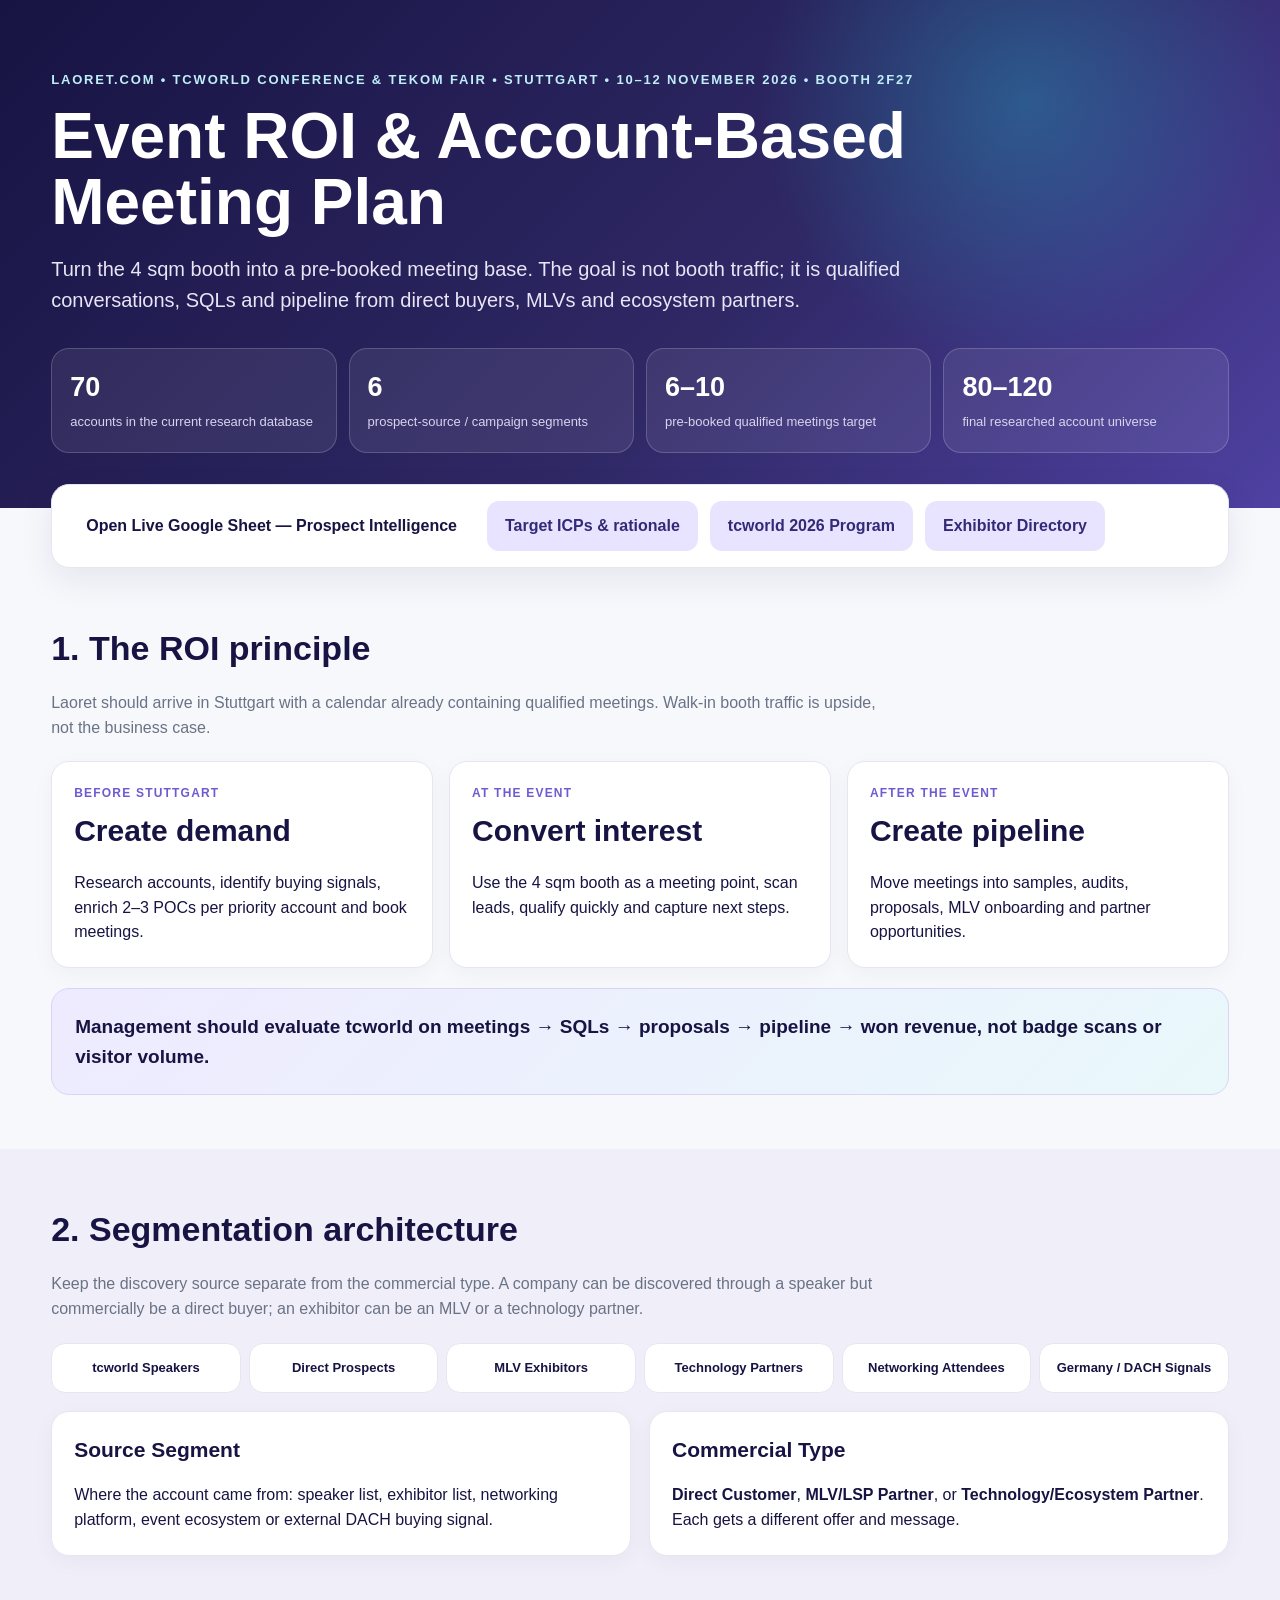
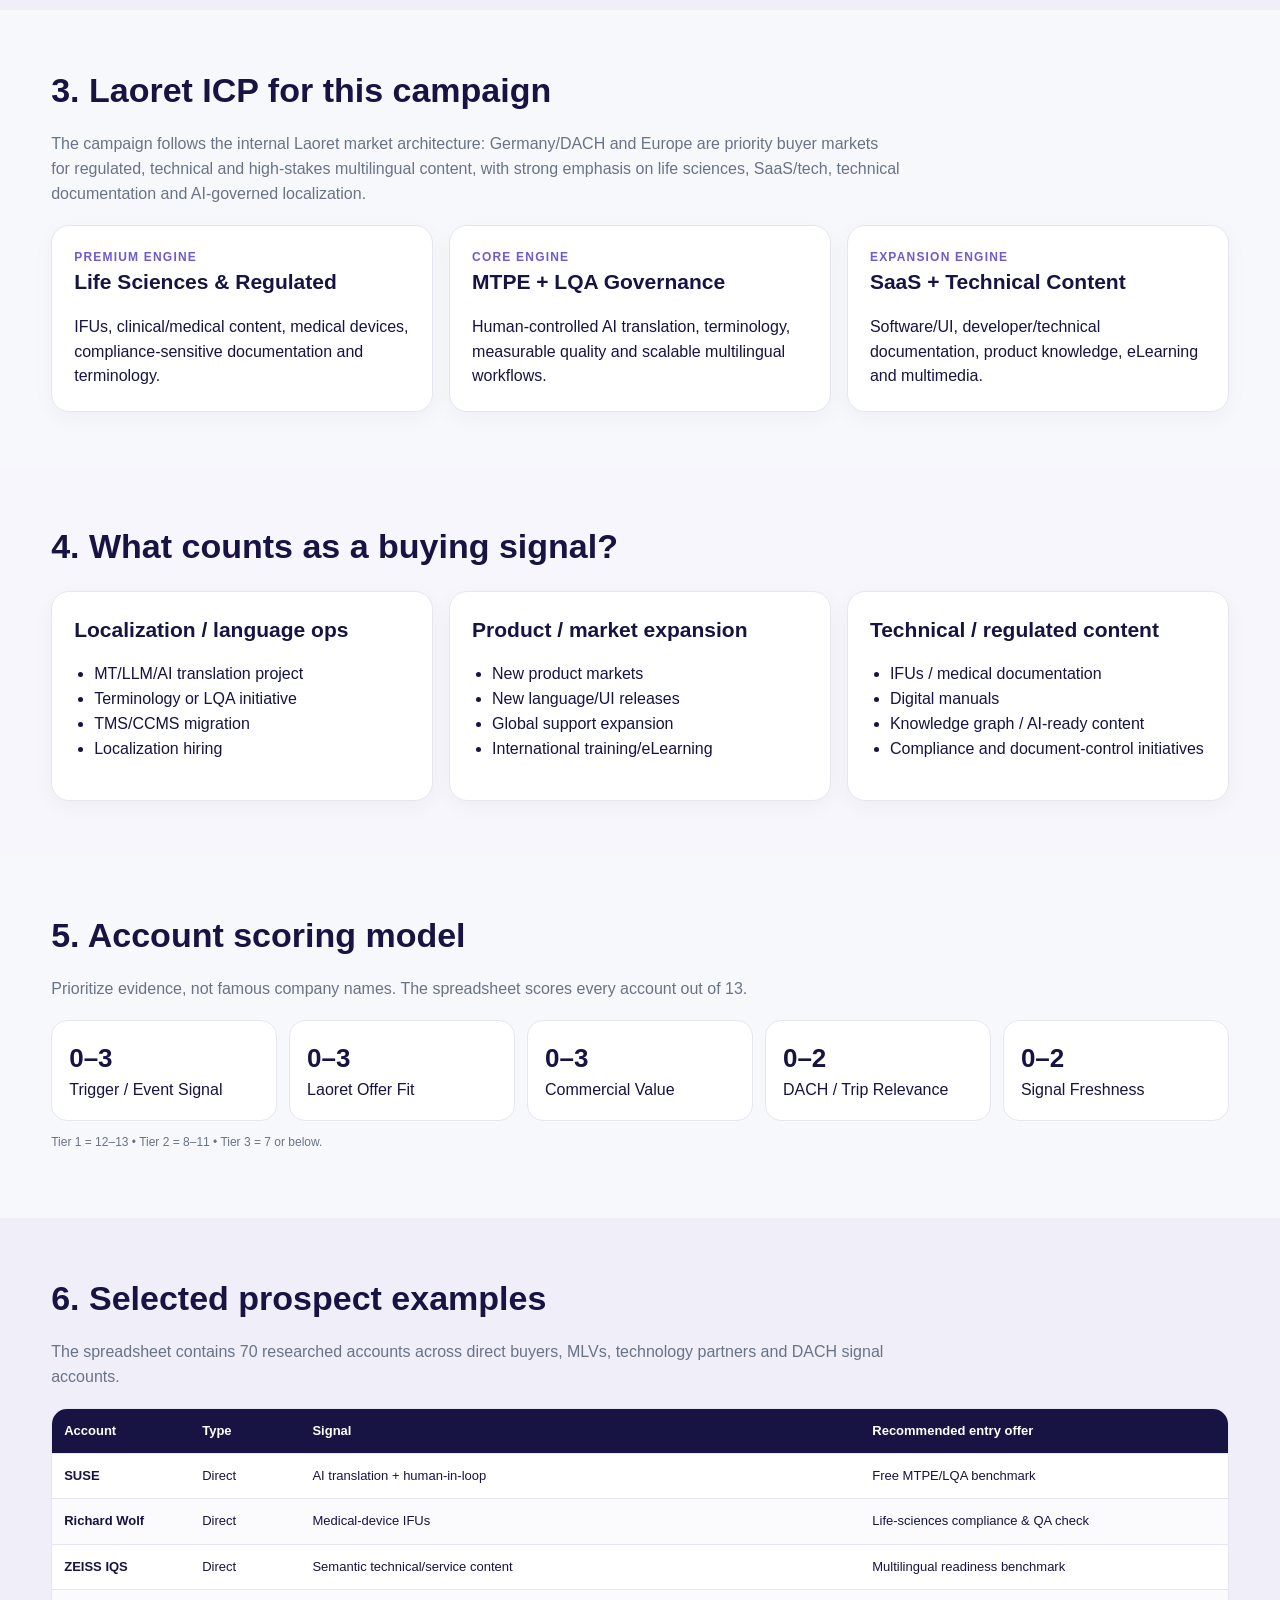
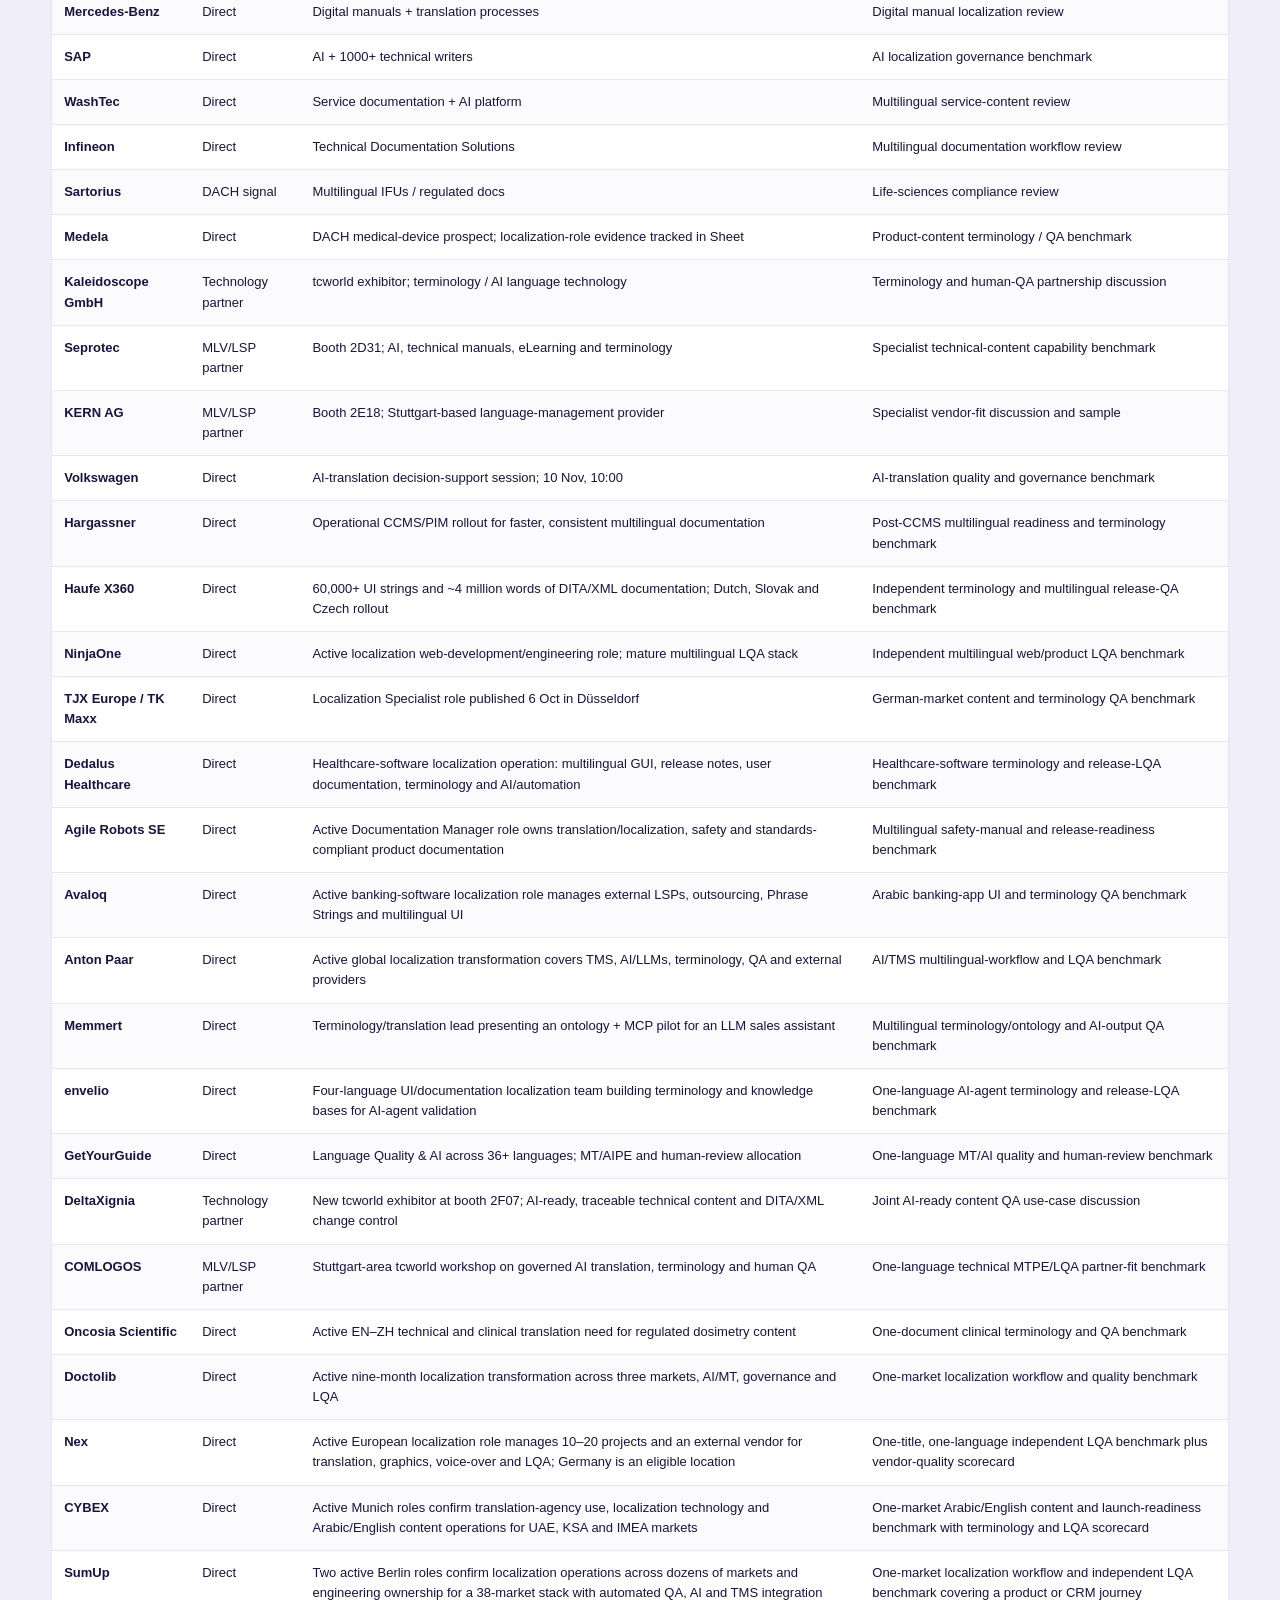
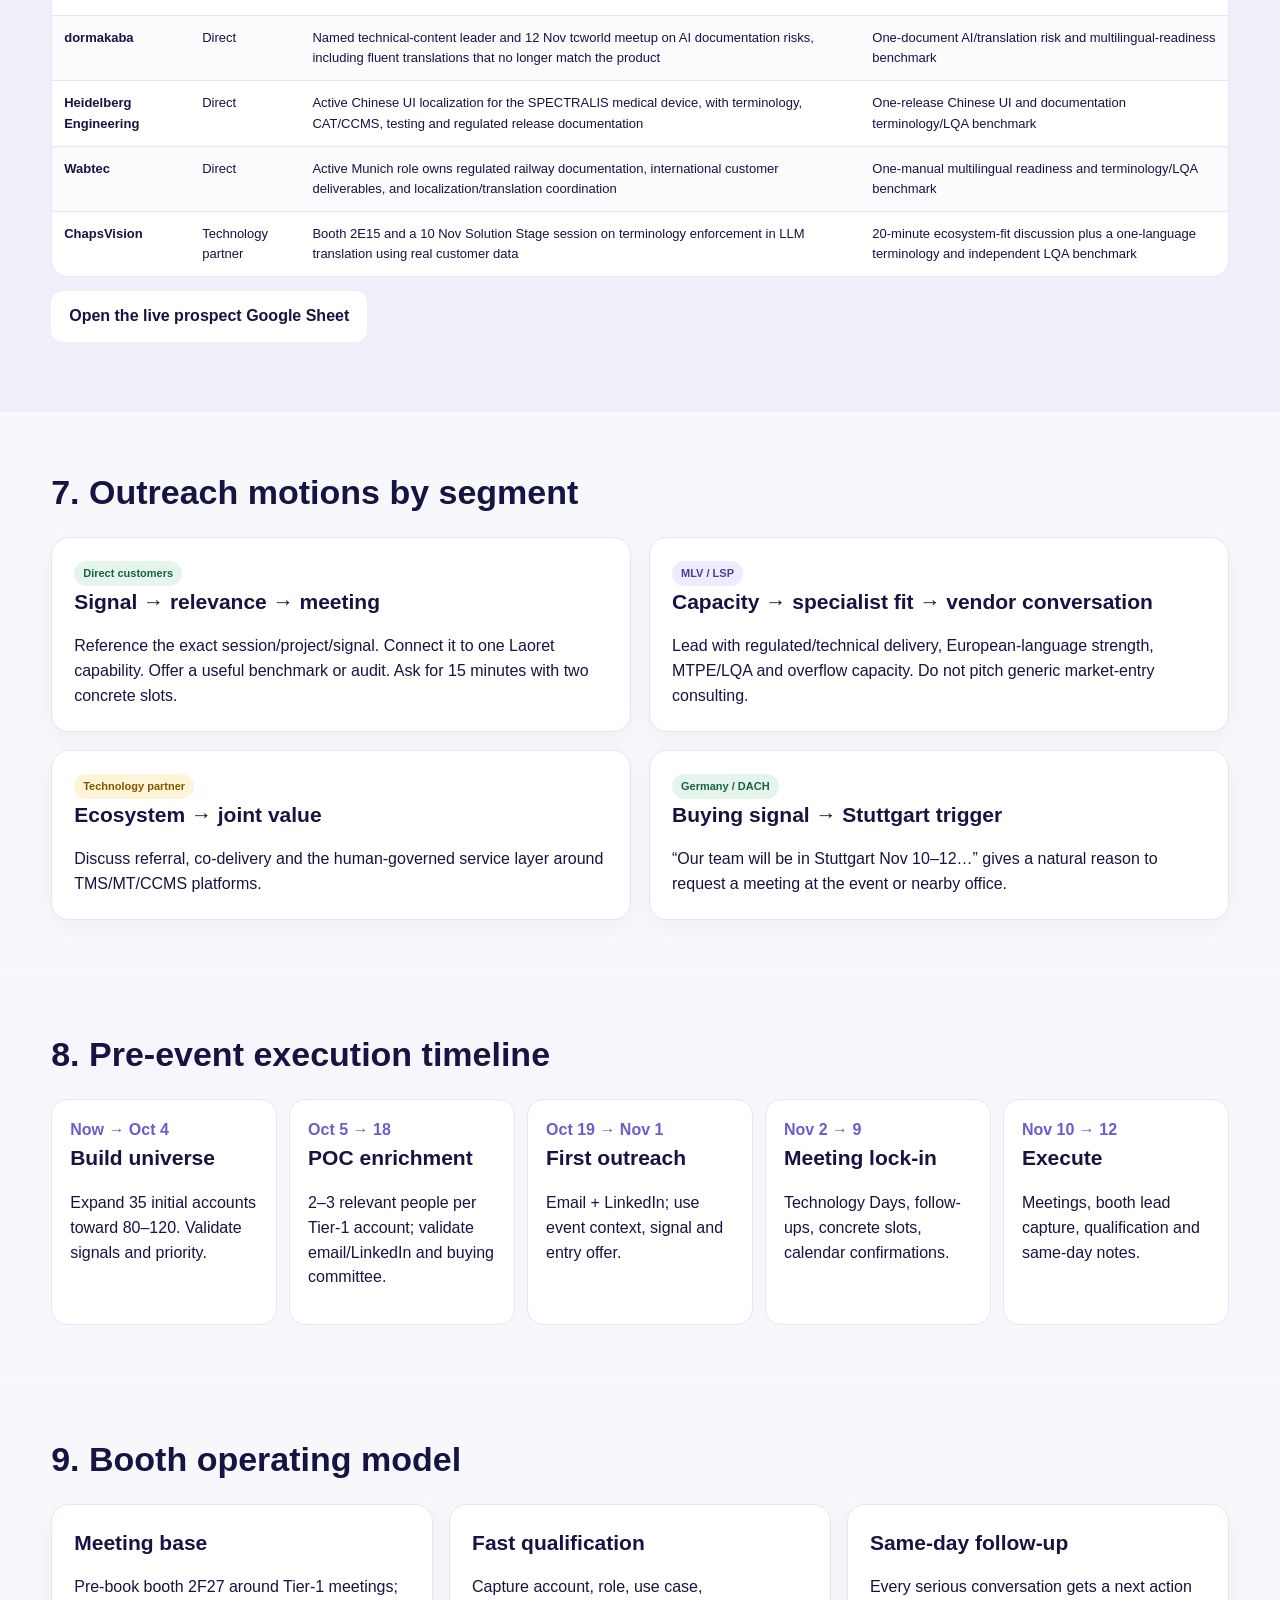
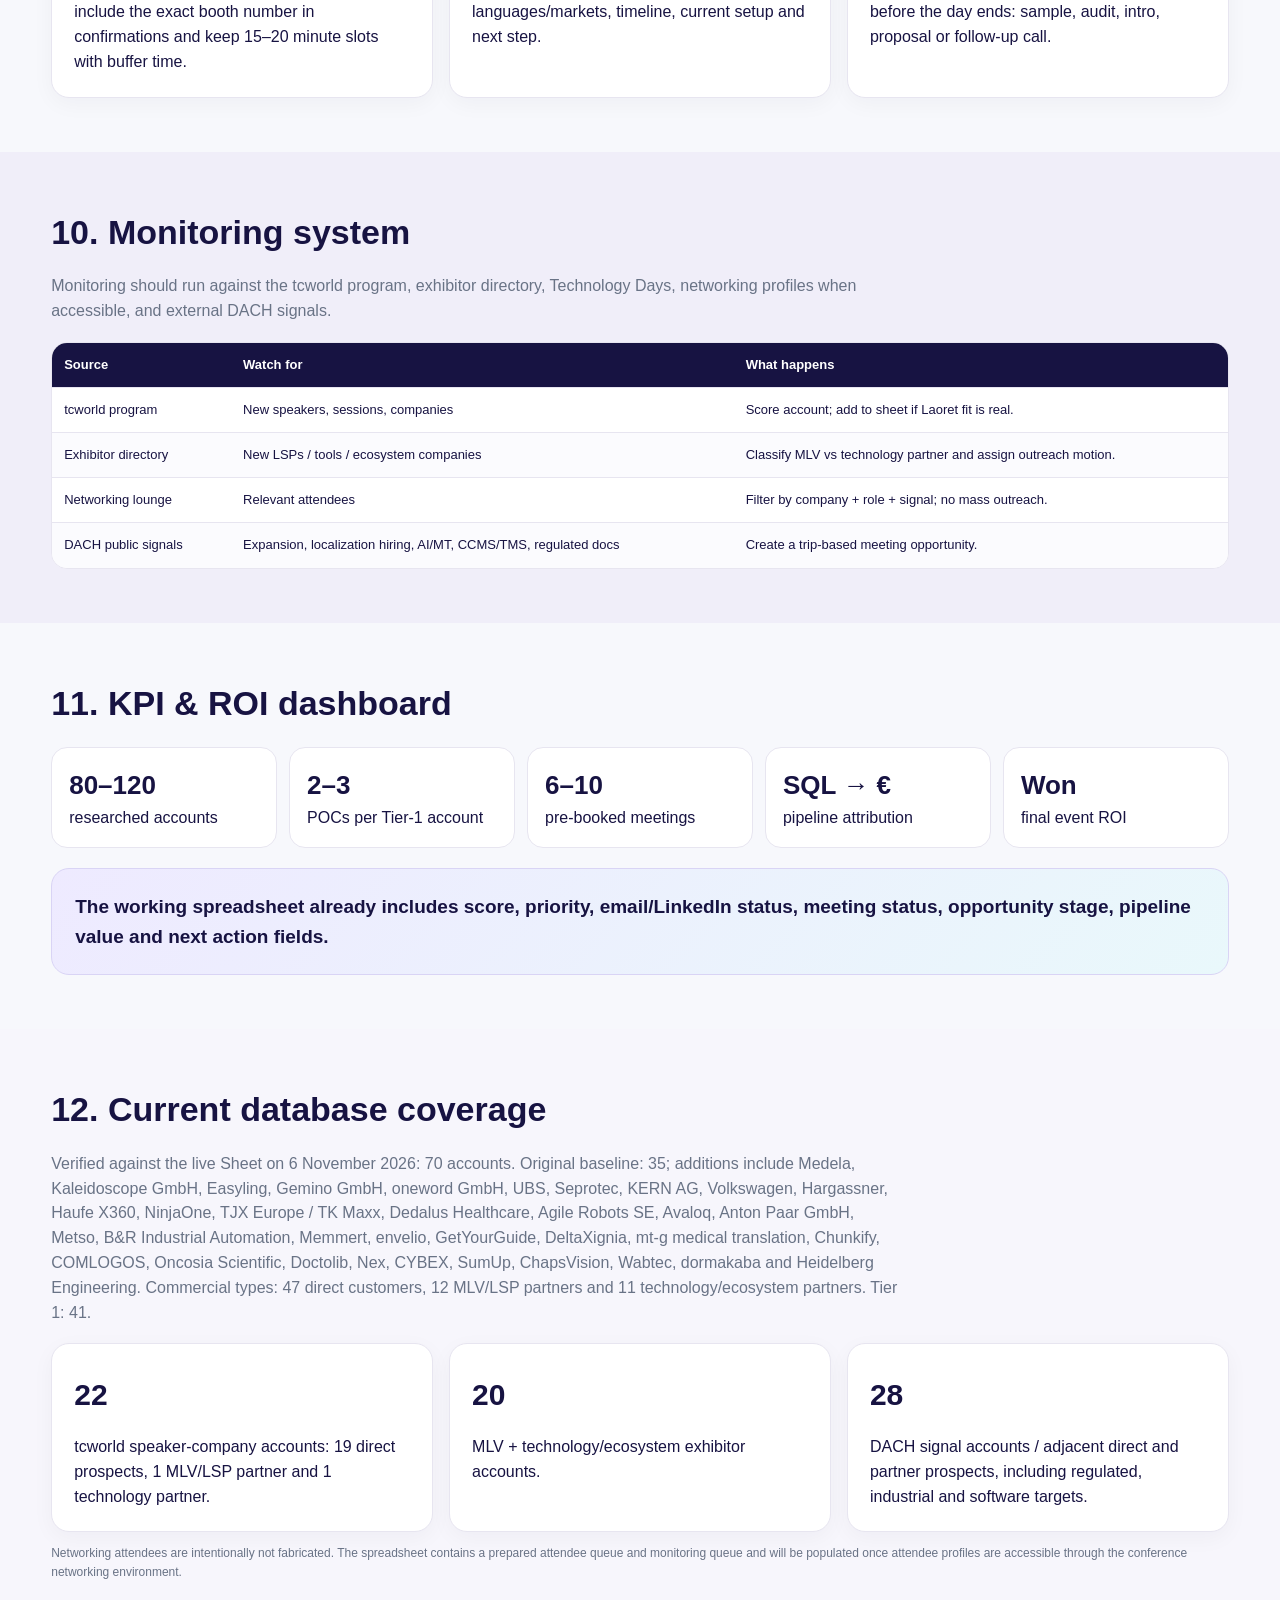
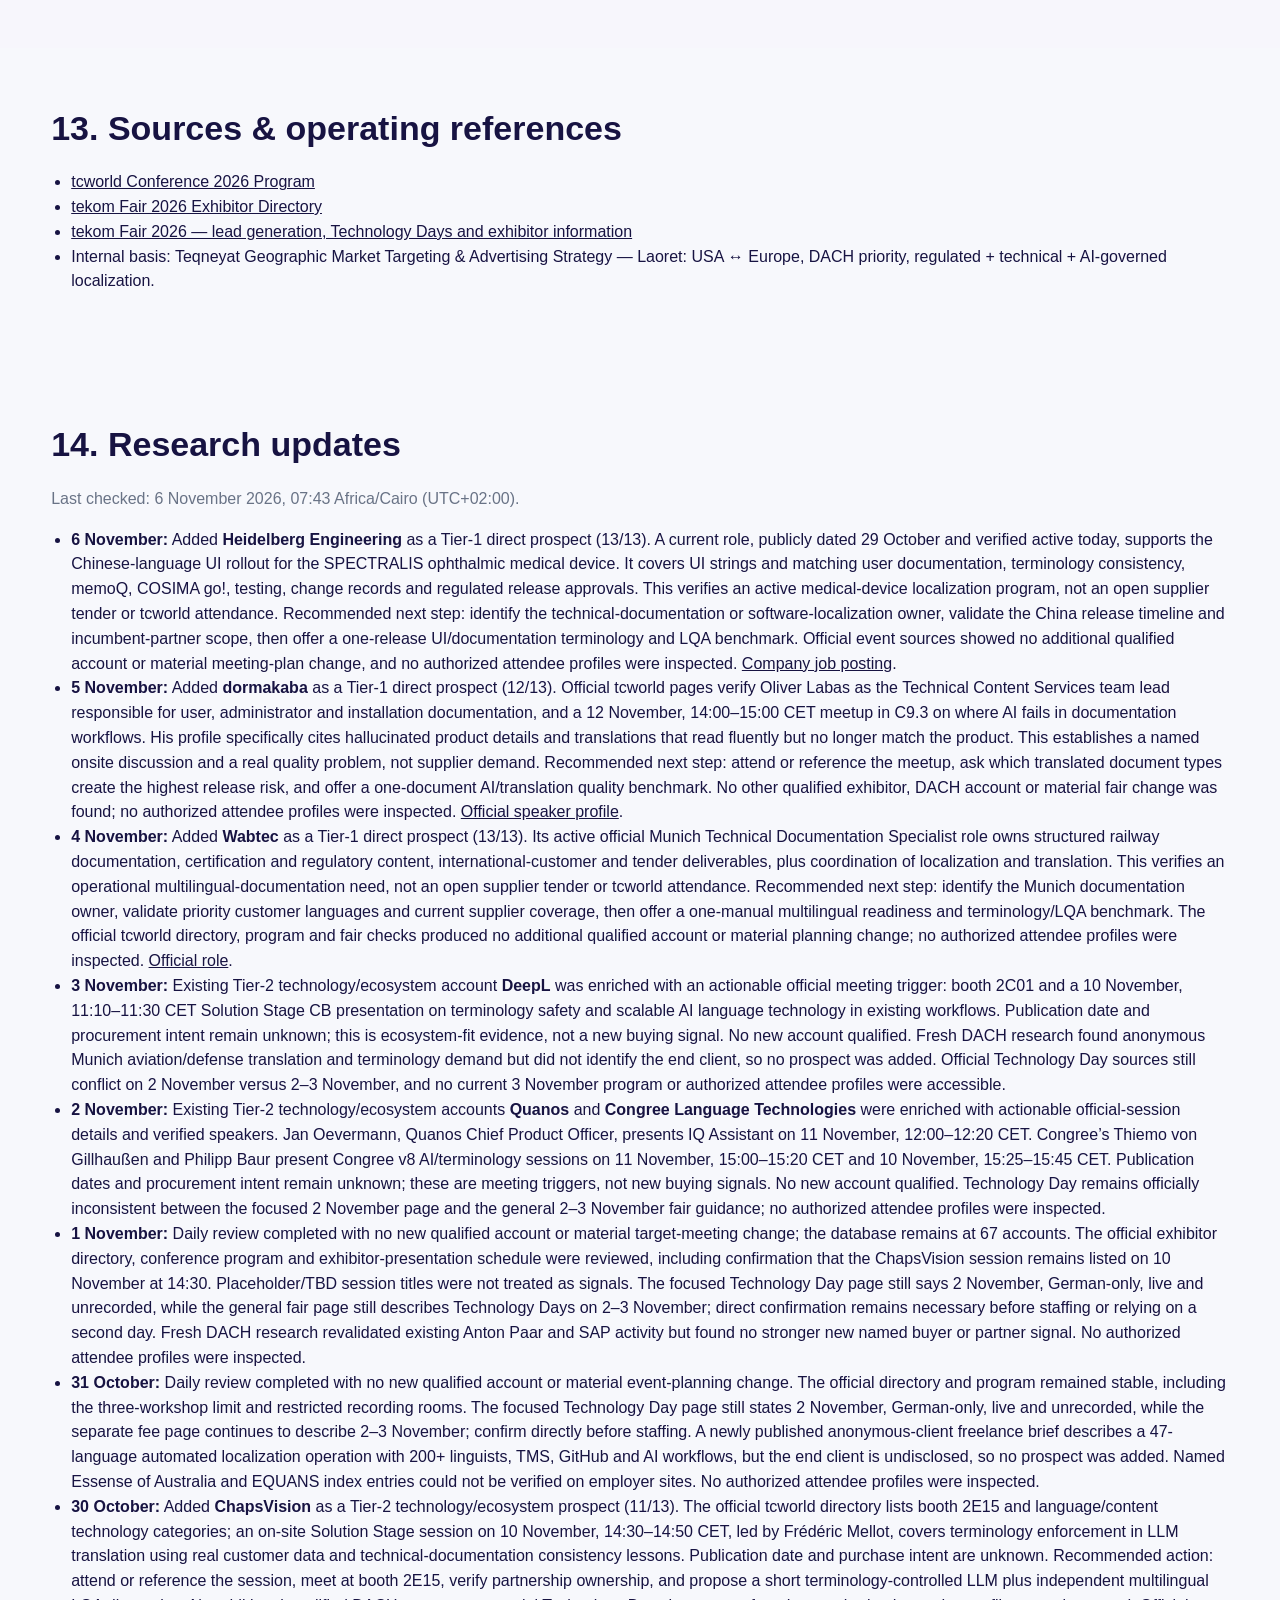
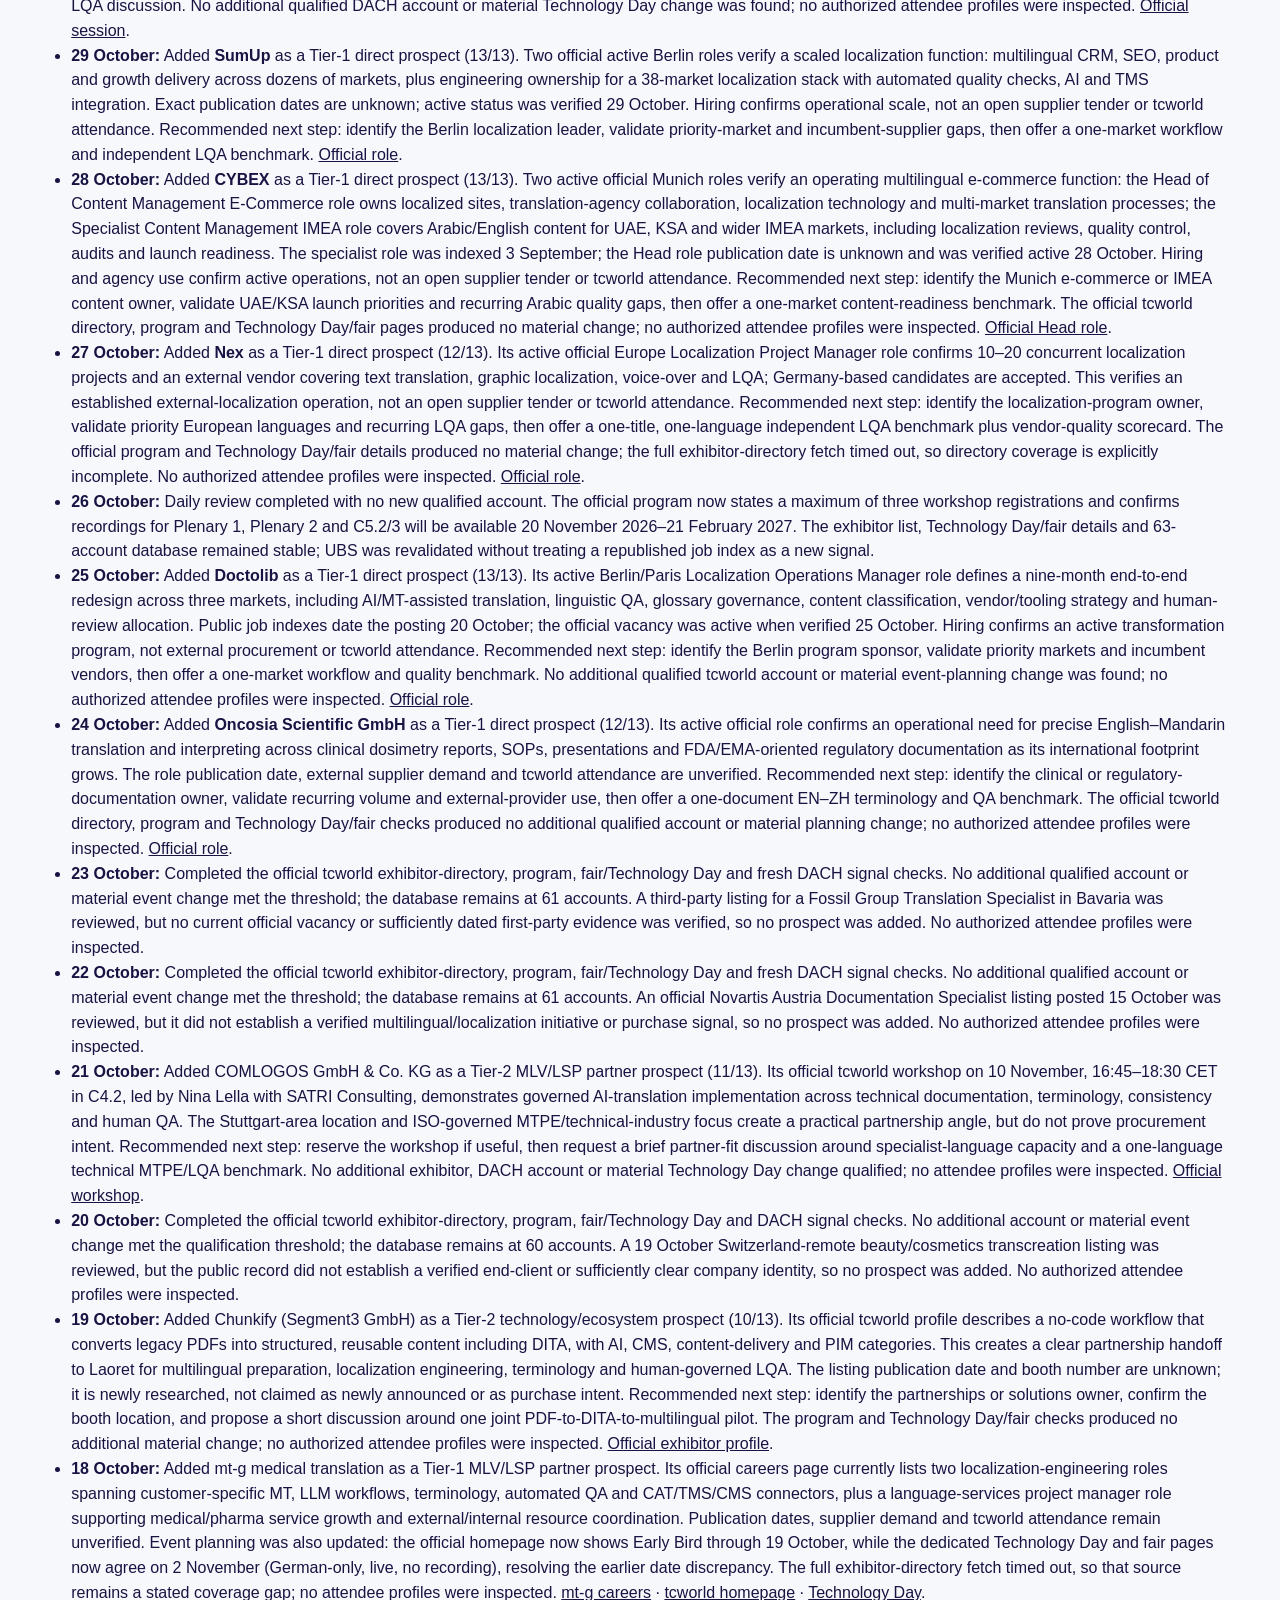
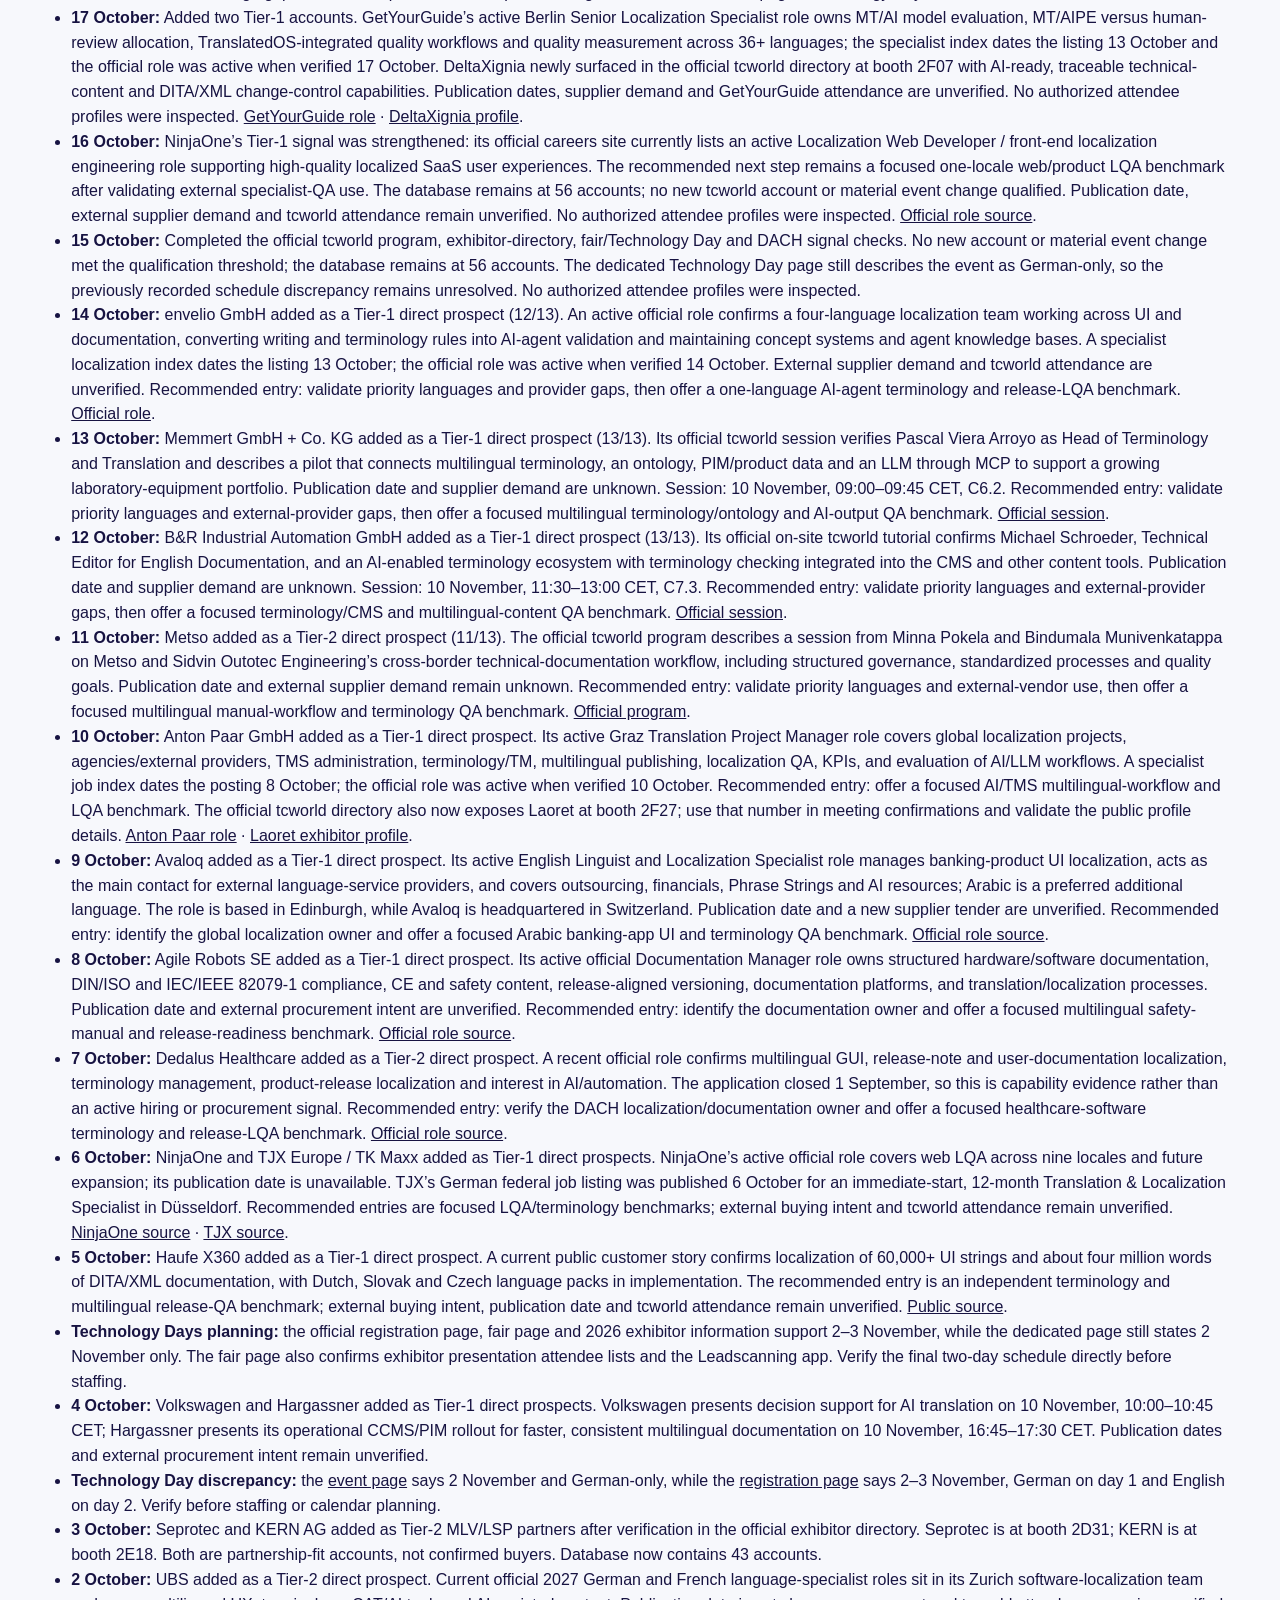
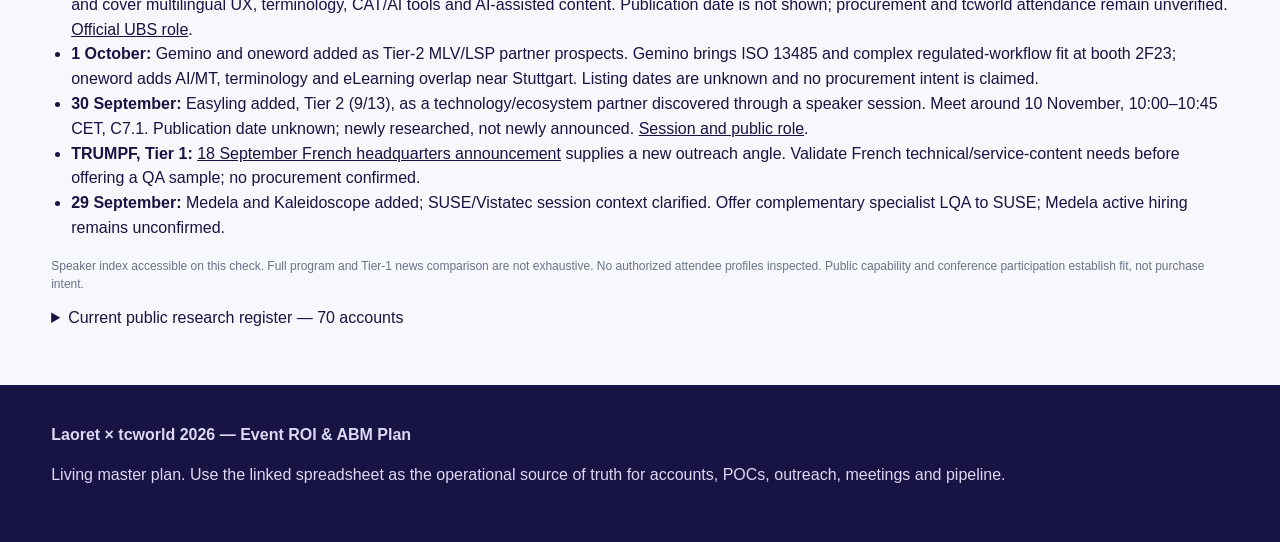
==== index.html @ f2ee89e1 "Update prospect plan for Heidelberg Engineering signal" ====
<!doctype html><html lang="en"><head><meta charset="utf-8"><meta name="viewport" content="width=device-width,initial-scale=1"><title>Laoret × tcworld 2026 — Event ROI & ABM Plan</title><style>
:root{--ink:#171342;--violet:#6d5bd0;--cyan:#24a7c7;--soft:#f5f4fb;--muted:#697386;--line:#e7e5f0;--green:#167451;--amber:#9b6b00}*{box-sizing:border-box}body{margin:0;background:#f7f8fc;color:var(--ink);font-family:Inter,Segoe UI,Arial,sans-serif;line-height:1.55}a{color:inherit}.wrap{width:min(1180px,92vw);margin:auto}.hero{padding:70px 0 55px;color:white;background:radial-gradient(circle at 80% 20%,rgba(36,167,199,.38),transparent 24%),linear-gradient(135deg,#171342,#2f2865 58%,#4e41a2)}.eyebrow{font-size:13px;text-transform:uppercase;letter-spacing:.14em;font-weight:800;color:#bfeef8}h1{font-size:clamp(38px,5vw,66px);line-height:1.03;margin:14px 0 18px;max-width:930px}.lead{font-size:20px;color:#e8e5f6;max-width:900px}.hero-grid{display:grid;grid-template-columns:repeat(4,1fr);gap:12px;margin-top:32px}.hero-card{padding:18px;border:1px solid rgba(255,255,255,.18);border-radius:18px;background:rgba(255,255,255,.08)}.hero-card b{display:block;font-size:27px}.hero-card span{font-size:13px;color:#d8d3ef}.btn{display:inline-flex;align-items:center;gap:8px;text-decoration:none;padding:13px 18px;border-radius:12px;font-weight:800}.btn.primary{background:white;color:var(--ink)}.btn.secondary{background:#e8e4ff;color:#332a77}.actionbar{margin-top:-24px;position:relative;display:flex;gap:12px;flex-wrap:wrap;background:white;border:1px solid var(--line);padding:16px;border-radius:18px;box-shadow:0 12px 35px rgba(25,20,62,.08)}section{padding:54px 0}h2{font-size:34px;margin:0 0 10px}h3{font-size:21px;margin:0 0 8px}.sub{color:var(--muted);max-width:850px}.grid2{display:grid;grid-template-columns:repeat(2,1fr);gap:18px}.grid3{display:grid;grid-template-columns:repeat(3,1fr);gap:16px}.card{background:white;border:1px solid var(--line);border-radius:18px;padding:22px;box-shadow:0 6px 22px rgba(25,20,62,.04)}.card p:last-child{margin-bottom:0}.k{font-size:12px;text-transform:uppercase;letter-spacing:.1em;color:var(--violet);font-weight:900}.big{font-size:30px;font-weight:900;margin:6px 0}.flow{display:grid;grid-template-columns:repeat(6,1fr);gap:8px;margin-top:22px}.flow div{background:white;border:1px solid var(--line);border-radius:14px;padding:14px;font-size:13px;font-weight:750;text-align:center}.callout{background:linear-gradient(135deg,#eeeaff,#e9f8fb);border:1px solid #d9d4f5;border-radius:18px;padding:23px;font-size:19px;font-weight:750}table{width:100%;border-collapse:separate;border-spacing:0;background:white;border:1px solid var(--line);border-radius:16px;overflow:hidden}th{background:var(--ink);color:white;padding:12px;text-align:left;font-size:13px}td{padding:12px;border-top:1px solid var(--line);vertical-align:top;font-size:13px}tr:nth-child(even) td{background:#fbfbfe}.tag{display:inline-block;padding:4px 9px;border-radius:99px;background:#eeeaff;color:#4d4190;font-size:11px;font-weight:800}.tag.green{background:#e5f5ed;color:#166340}.tag.amber{background:#fff3d8;color:#805800}.timeline{display:grid;grid-template-columns:repeat(5,1fr);gap:12px}.phase{background:white;border:1px solid var(--line);border-radius:16px;padding:18px}.phase b{color:var(--violet)}.metricrow{display:grid;grid-template-columns:repeat(5,1fr);gap:12px}.metric{background:white;border:1px solid var(--line);border-radius:16px;padding:17px}.metric strong{font-size:26px;display:block}ul{padding-left:20px}.small{font-size:12px;color:var(--muted)}footer{background:#171342;color:#ddd8f4;padding:38px 0}@media(max-width:900px){.hero-grid,.grid3,.flow,.timeline,.metricrow{grid-template-columns:1fr 1fr}.grid2{grid-template-columns:1fr}}@media(max-width:600px){.hero-grid,.grid3,.flow,.timeline,.metricrow{grid-template-columns:1fr}}
</style></head><body><header class="hero"><div class="wrap"><div class="eyebrow">Laoret.com • tcworld Conference & tekom Fair • Stuttgart • 10–12 November 2026 • Booth 2F27</div><h1>Event ROI & Account-Based Meeting Plan</h1><div class="lead">Turn the 4 sqm booth into a pre-booked meeting base. The goal is not booth traffic; it is qualified conversations, SQLs and pipeline from direct buyers, MLVs and ecosystem partners.</div><div class="hero-grid"><div class="hero-card"><b>70</b><span>accounts in the current research database</span></div><div class="hero-card"><b>6</b><span>prospect-source / campaign segments</span></div><div class="hero-card"><b>6–10</b><span>pre-booked qualified meetings target</span></div><div class="hero-card"><b>80–120</b><span>final researched account universe</span></div></div></div></header>
<div class="wrap"><div class="actionbar"><a class="btn primary" href="https://docs.google.com/spreadsheets/d/1DwarzR2egtDBAzqPENy6TMqn-BktZne1BdY1qXiPjeQ/edit" target="_blank" rel="noopener">Open Live Google Sheet — Prospect Intelligence</a><a class="btn secondary" href="icp/">Target ICPs &amp; rationale</a><a class="btn secondary" href="https://tcworldconference.tekom.de/program">tcworld 2026 Program</a><a class="btn secondary" href="https://tcworldconference.tekom.de/fair/exhibitor-directory">Exhibitor Directory</a></div></div>
<section><div class="wrap"><h2>1. The ROI principle</h2><p class="sub">Laoret should arrive in Stuttgart with a calendar already containing qualified meetings. Walk-in booth traffic is upside, not the business case.</p><div class="grid3" style="margin-top:20px"><div class="card"><div class="k">Before Stuttgart</div><div class="big">Create demand</div><p>Research accounts, identify buying signals, enrich 2–3 POCs per priority account and book meetings.</p></div><div class="card"><div class="k">At the event</div><div class="big">Convert interest</div><p>Use the 4 sqm booth as a meeting point, scan leads, qualify quickly and capture next steps.</p></div><div class="card"><div class="k">After the event</div><div class="big">Create pipeline</div><p>Move meetings into samples, audits, proposals, MLV onboarding and partner opportunities.</p></div></div><div class="callout" style="margin-top:20px">Management should evaluate tcworld on meetings → SQLs → proposals → pipeline → won revenue, not badge scans or visitor volume.</div></div></section>
<section style="background:#f0eef9"><div class="wrap"><h2>2. Segmentation architecture</h2><p class="sub">Keep the discovery source separate from the commercial type. A company can be discovered through a speaker but commercially be a direct buyer; an exhibitor can be an MLV or a technology partner.</p><div class="flow"><div>tcworld Speakers</div><div>Direct Prospects</div><div>MLV Exhibitors</div><div>Technology Partners</div><div>Networking Attendees</div><div>Germany / DACH Signals</div></div><div class="grid2" style="margin-top:18px"><div class="card"><h3>Source Segment</h3><p>Where the account came from: speaker list, exhibitor list, networking platform, event ecosystem or external DACH buying signal.</p></div><div class="card"><h3>Commercial Type</h3><p><b>Direct Customer</b>, <b>MLV/LSP Partner</b>, or <b>Technology/Ecosystem Partner</b>. Each gets a different offer and message.</p></div></div></div></section>
<section><div class="wrap"><h2>3. Laoret ICP for this campaign</h2><p class="sub">The campaign follows the internal Laoret market architecture: Germany/DACH and Europe are priority buyer markets for regulated, technical and high-stakes multilingual content, with strong emphasis on life sciences, SaaS/tech, technical documentation and AI-governed localization.</p><div class="grid3" style="margin-top:18px"><div class="card"><div class="k">Premium engine</div><h3>Life Sciences & Regulated</h3><p>IFUs, clinical/medical content, medical devices, compliance-sensitive documentation and terminology.</p></div><div class="card"><div class="k">Core engine</div><h3>MTPE + LQA Governance</h3><p>Human-controlled AI translation, terminology, measurable quality and scalable multilingual workflows.</p></div><div class="card"><div class="k">Expansion engine</div><h3>SaaS + Technical Content</h3><p>Software/UI, developer/technical documentation, product knowledge, eLearning and multimedia.</p></div></div></div></section>
<section style="background:#f7f6fc"><div class="wrap"><h2>4. What counts as a buying signal?</h2><div class="grid3" style="margin-top:18px"><div class="card"><h3>Localization / language ops</h3><ul><li>MT/LLM/AI translation project</li><li>Terminology or LQA initiative</li><li>TMS/CCMS migration</li><li>Localization hiring</li></ul></div><div class="card"><h3>Product / market expansion</h3><ul><li>New product markets</li><li>New language/UI releases</li><li>Global support expansion</li><li>International training/eLearning</li></ul></div><div class="card"><h3>Technical / regulated content</h3><ul><li>IFUs / medical documentation</li><li>Digital manuals</li><li>Knowledge graph / AI-ready content</li><li>Compliance and document-control initiatives</li></ul></div></div></div></section>
<section><div class="wrap"><h2>5. Account scoring model</h2><p class="sub">Prioritize evidence, not famous company names. The spreadsheet scores every account out of 13.</p><div class="metricrow" style="margin-top:18px"><div class="metric"><strong>0–3</strong><span>Trigger / Event Signal</span></div><div class="metric"><strong>0–3</strong><span>Laoret Offer Fit</span></div><div class="metric"><strong>0–3</strong><span>Commercial Value</span></div><div class="metric"><strong>0–2</strong><span>DACH / Trip Relevance</span></div><div class="metric"><strong>0–2</strong><span>Signal Freshness</span></div></div><p class="small">Tier 1 = 12–13 • Tier 2 = 8–11 • Tier 3 = 7 or below.</p></div></section>
<section style="background:#f0eef9"><div class="wrap"><h2>6. Selected prospect examples</h2><p class="sub">The spreadsheet contains 70 researched accounts across direct buyers, MLVs, technology partners and DACH signal accounts.</p><table style="margin-top:18px"><thead><tr><th>Account</th><th>Type</th><th>Signal</th><th>Recommended entry offer</th></tr></thead><tbody><tr><td><b>SUSE</b></td><td>Direct</td><td>AI translation + human-in-loop</td><td>Free MTPE/LQA benchmark</td></tr><tr><td><b>Richard Wolf</b></td><td>Direct</td><td>Medical-device IFUs</td><td>Life-sciences compliance & QA check</td></tr><tr><td><b>ZEISS IQS</b></td><td>Direct</td><td>Semantic technical/service content</td><td>Multilingual readiness benchmark</td></tr><tr><td><b>Mercedes-Benz</b></td><td>Direct</td><td>Digital manuals + translation processes</td><td>Digital manual localization review</td></tr><tr><td><b>SAP</b></td><td>Direct</td><td>AI + 1000+ technical writers</td><td>AI localization governance benchmark</td></tr><tr><td><b>WashTec</b></td><td>Direct</td><td>Service documentation + AI platform</td><td>Multilingual service-content review</td></tr><tr><td><b>Infineon</b></td><td>Direct</td><td>Technical Documentation Solutions</td><td>Multilingual documentation workflow review</td></tr><tr><td><b>Sartorius</b></td><td>DACH signal</td><td>Multilingual IFUs / regulated docs</td><td>Life-sciences compliance review</td></tr><tr><td><b>Medela</b></td><td>Direct</td><td>DACH medical-device prospect; localization-role evidence tracked in Sheet</td><td>Product-content terminology / QA benchmark</td></tr><tr><td><b>Kaleidoscope GmbH</b></td><td>Technology partner</td><td>tcworld exhibitor; terminology / AI language technology</td><td>Terminology and human-QA partnership discussion</td></tr><tr><td><b>Seprotec</b></td><td>MLV/LSP partner</td><td>Booth 2D31; AI, technical manuals, eLearning and terminology</td><td>Specialist technical-content capability benchmark</td></tr><tr><td><b>KERN AG</b></td><td>MLV/LSP partner</td><td>Booth 2E18; Stuttgart-based language-management provider</td><td>Specialist vendor-fit discussion and sample</td></tr><tr><td><b>Volkswagen</b></td><td>Direct</td><td>AI-translation decision-support session; 10 Nov, 10:00</td><td>AI-translation quality and governance benchmark</td></tr><tr><td><b>Hargassner</b></td><td>Direct</td><td>Operational CCMS/PIM rollout for faster, consistent multilingual documentation</td><td>Post-CCMS multilingual readiness and terminology benchmark</td></tr><tr><td><b>Haufe X360</b></td><td>Direct</td><td>60,000+ UI strings and ~4 million words of DITA/XML documentation; Dutch, Slovak and Czech rollout</td><td>Independent terminology and multilingual release-QA benchmark</td></tr><tr><td><b>NinjaOne</b></td><td>Direct</td><td>Active localization web-development/engineering role; mature multilingual LQA stack</td><td>Independent multilingual web/product LQA benchmark</td></tr><tr><td><b>TJX Europe / TK Maxx</b></td><td>Direct</td><td>Localization Specialist role published 6 Oct in Düsseldorf</td><td>German-market content and terminology QA benchmark</td></tr><tr><td><b>Dedalus Healthcare</b></td><td>Direct</td><td>Healthcare-software localization operation: multilingual GUI, release notes, user documentation, terminology and AI/automation</td><td>Healthcare-software terminology and release-LQA benchmark</td></tr><tr><td><b>Agile Robots SE</b></td><td>Direct</td><td>Active Documentation Manager role owns translation/localization, safety and standards-compliant product documentation</td><td>Multilingual safety-manual and release-readiness benchmark</td></tr><tr><td><b>Avaloq</b></td><td>Direct</td><td>Active banking-software localization role manages external LSPs, outsourcing, Phrase Strings and multilingual UI</td><td>Arabic banking-app UI and terminology QA benchmark</td></tr><tr><td><b>Anton Paar</b></td><td>Direct</td><td>Active global localization transformation covers TMS, AI/LLMs, terminology, QA and external providers</td><td>AI/TMS multilingual-workflow and LQA benchmark</td></tr><tr><td><b>Memmert</b></td><td>Direct</td><td>Terminology/translation lead presenting an ontology + MCP pilot for an LLM sales assistant</td><td>Multilingual terminology/ontology and AI-output QA benchmark</td></tr><tr><td><b>envelio</b></td><td>Direct</td><td>Four-language UI/documentation localization team building terminology and knowledge bases for AI-agent validation</td><td>One-language AI-agent terminology and release-LQA benchmark</td></tr><tr><td><b>GetYourGuide</b></td><td>Direct</td><td>Language Quality &amp; AI across 36+ languages; MT/AIPE and human-review allocation</td><td>One-language MT/AI quality and human-review benchmark</td></tr><tr><td><b>DeltaXignia</b></td><td>Technology partner</td><td>New tcworld exhibitor at booth 2F07; AI-ready, traceable technical content and DITA/XML change control</td><td>Joint AI-ready content QA use-case discussion</td></tr><tr><td><b>COMLOGOS</b></td><td>MLV/LSP partner</td><td>Stuttgart-area tcworld workshop on governed AI translation, terminology and human QA</td><td>One-language technical MTPE/LQA partner-fit benchmark</td></tr><tr><td><b>Oncosia Scientific</b></td><td>Direct</td><td>Active EN–ZH technical and clinical translation need for regulated dosimetry content</td><td>One-document clinical terminology and QA benchmark</td></tr><tr><td><b>Doctolib</b></td><td>Direct</td><td>Active nine-month localization transformation across three markets, AI/MT, governance and LQA</td><td>One-market localization workflow and quality benchmark</td></tr><tr><td><b>Nex</b></td><td>Direct</td><td>Active European localization role manages 10–20 projects and an external vendor for translation, graphics, voice-over and LQA; Germany is an eligible location</td><td>One-title, one-language independent LQA benchmark plus vendor-quality scorecard</td></tr><tr><td><b>CYBEX</b></td><td>Direct</td><td>Active Munich roles confirm translation-agency use, localization technology and Arabic/English content operations for UAE, KSA and IMEA markets</td><td>One-market Arabic/English content and launch-readiness benchmark with terminology and LQA scorecard</td></tr><tr><td><b>SumUp</b></td><td>Direct</td><td>Two active Berlin roles confirm localization operations across dozens of markets and engineering ownership for a 38-market stack with automated QA, AI and TMS integration</td><td>One-market localization workflow and independent LQA benchmark covering a product or CRM journey</td></tr><tr><td><b>dormakaba</b></td><td>Direct</td><td>Named technical-content leader and 12 Nov tcworld meetup on AI documentation risks, including fluent translations that no longer match the product</td><td>One-document AI/translation risk and multilingual-readiness benchmark</td></tr><tr><td><b>Heidelberg Engineering</b></td><td>Direct</td><td>Active Chinese UI localization for the SPECTRALIS medical device, with terminology, CAT/CCMS, testing and regulated release documentation</td><td>One-release Chinese UI and documentation terminology/LQA benchmark</td></tr><tr><td><b>Wabtec</b></td><td>Direct</td><td>Active Munich role owns regulated railway documentation, international customer deliverables, and localization/translation coordination</td><td>One-manual multilingual readiness and terminology/LQA benchmark</td></tr><tr><td><b>ChapsVision</b></td><td>Technology partner</td><td>Booth 2E15 and a 10 Nov Solution Stage session on terminology enforcement in LLM translation using real customer data</td><td>20-minute ecosystem-fit discussion plus a one-language terminology and independent LQA benchmark</td></tr></tbody></table><p style="margin-top:14px"><a class="btn primary" href="https://docs.google.com/spreadsheets/d/1DwarzR2egtDBAzqPENy6TMqn-BktZne1BdY1qXiPjeQ/edit" target="_blank" rel="noopener">Open the live prospect Google Sheet</a></p></div></section>
<section><div class="wrap"><h2>7. Outreach motions by segment</h2><div class="grid2" style="margin-top:18px"><div class="card"><span class="tag green">Direct customers</span><h3>Signal → relevance → meeting</h3><p>Reference the exact session/project/signal. Connect it to one Laoret capability. Offer a useful benchmark or audit. Ask for 15 minutes with two concrete slots.</p></div><div class="card"><span class="tag">MLV / LSP</span><h3>Capacity → specialist fit → vendor conversation</h3><p>Lead with regulated/technical delivery, European-language strength, MTPE/LQA and overflow capacity. Do not pitch generic market-entry consulting.</p></div><div class="card"><span class="tag amber">Technology partner</span><h3>Ecosystem → joint value</h3><p>Discuss referral, co-delivery and the human-governed service layer around TMS/MT/CCMS platforms.</p></div><div class="card"><span class="tag green">Germany / DACH</span><h3>Buying signal → Stuttgart trigger</h3><p>“Our team will be in Stuttgart Nov 10–12…” gives a natural reason to request a meeting at the event or nearby office.</p></div></div></div></section>
<section style="background:#f7f6fc"><div class="wrap"><h2>8. Pre-event execution timeline</h2><div class="timeline" style="margin-top:18px"><div class="phase"><b>Now → Oct 4</b><h3>Build universe</h3><p>Expand 35 initial accounts toward 80–120. Validate signals and priority.</p></div><div class="phase"><b>Oct 5 → 18</b><h3>POC enrichment</h3><p>2–3 relevant people per Tier-1 account; validate email/LinkedIn and buying committee.</p></div><div class="phase"><b>Oct 19 → Nov 1</b><h3>First outreach</h3><p>Email + LinkedIn; use event context, signal and entry offer.</p></div><div class="phase"><b>Nov 2 → 9</b><h3>Meeting lock-in</h3><p>Technology Days, follow-ups, concrete slots, calendar confirmations.</p></div><div class="phase"><b>Nov 10 → 12</b><h3>Execute</h3><p>Meetings, booth lead capture, qualification and same-day notes.</p></div></div></div></section>
<section><div class="wrap"><h2>9. Booth operating model</h2><div class="grid3" style="margin-top:18px"><div class="card"><h3>Meeting base</h3><p>Pre-book booth 2F27 around Tier-1 meetings; include the exact booth number in confirmations and keep 15–20 minute slots with buffer time.</p></div><div class="card"><h3>Fast qualification</h3><p>Capture account, role, use case, languages/markets, timeline, current setup and next step.</p></div><div class="card"><h3>Same-day follow-up</h3><p>Every serious conversation gets a next action before the day ends: sample, audit, intro, proposal or follow-up call.</p></div></div></div></section>
<section style="background:#f0eef9"><div class="wrap"><h2>10. Monitoring system</h2><p class="sub">Monitoring should run against the tcworld program, exhibitor directory, Technology Days, networking profiles when accessible, and external DACH signals.</p><table style="margin-top:18px"><thead><tr><th>Source</th><th>Watch for</th><th>What happens</th></tr></thead><tbody><tr><td>tcworld program</td><td>New speakers, sessions, companies</td><td>Score account; add to sheet if Laoret fit is real.</td></tr><tr><td>Exhibitor directory</td><td>New LSPs / tools / ecosystem companies</td><td>Classify MLV vs technology partner and assign outreach motion.</td></tr><tr><td>Networking lounge</td><td>Relevant attendees</td><td>Filter by company + role + signal; no mass outreach.</td></tr><tr><td>DACH public signals</td><td>Expansion, localization hiring, AI/MT, CCMS/TMS, regulated docs</td><td>Create a trip-based meeting opportunity.</td></tr></tbody></table></div></section>
<section><div class="wrap"><h2>11. KPI & ROI dashboard</h2><div class="metricrow" style="margin-top:18px"><div class="metric"><strong>80–120</strong><span>researched accounts</span></div><div class="metric"><strong>2–3</strong><span>POCs per Tier-1 account</span></div><div class="metric"><strong>6–10</strong><span>pre-booked meetings</span></div><div class="metric"><strong>SQL → €</strong><span>pipeline attribution</span></div><div class="metric"><strong>Won</strong><span>final event ROI</span></div></div><div class="callout" style="margin-top:20px">The working spreadsheet already includes score, priority, email/LinkedIn status, meeting status, opportunity stage, pipeline value and next action fields.</div></div></section>
<section style="background:#f7f6fc"><div class="wrap"><h2>12. Current database coverage</h2><p class="sub">Verified against the live Sheet on 6 November 2026: 70 accounts. Original baseline: 35; additions include Medela, Kaleidoscope GmbH, Easyling, Gemino GmbH, oneword GmbH, UBS, Seprotec, KERN AG, Volkswagen, Hargassner, Haufe X360, NinjaOne, TJX Europe / TK Maxx, Dedalus Healthcare, Agile Robots SE, Avaloq, Anton Paar GmbH, Metso, B&amp;R Industrial Automation, Memmert, envelio, GetYourGuide, DeltaXignia, mt-g medical translation, Chunkify, COMLOGOS, Oncosia Scientific, Doctolib, Nex, CYBEX, SumUp, ChapsVision, Wabtec, dormakaba and Heidelberg Engineering. Commercial types: 47 direct customers, 12 MLV/LSP partners and 11 technology/ecosystem partners. Tier 1: 41.</p><div class="grid3" style="margin-top:18px"><div class="card"><div class="big">22</div><p>tcworld speaker-company accounts: 19 direct prospects, 1 MLV/LSP partner and 1 technology partner.</p></div><div class="card"><div class="big">20</div><p>MLV + technology/ecosystem exhibitor accounts.</p></div><div class="card"><div class="big">28</div><p>DACH signal accounts / adjacent direct and partner prospects, including regulated, industrial and software targets.</p></div></div><p class="small">Networking attendees are intentionally not fabricated. The spreadsheet contains a prepared attendee queue and monitoring queue and will be populated once attendee profiles are accessible through the conference networking environment.</p></div></section>
<section><div class="wrap"><h2>13. Sources & operating references</h2><ul><li><a href="https://tcworldconference.tekom.de/program">tcworld Conference 2026 Program</a></li><li><a href="https://tcworldconference.tekom.de/fair/exhibitor-directory">tekom Fair 2026 Exhibitor Directory</a></li><li><a href="https://tcworldconference.tekom.de/fair">tekom Fair 2026 — lead generation, Technology Days and exhibitor information</a></li><li>Internal basis: Teqneyat Geographic Market Targeting & Advertising Strategy — Laoret: USA ↔ Europe, DACH priority, regulated + technical + AI-governed localization.</li></ul></div></section>
<section id="research-updates"><div class="wrap"><h2>14. Research updates</h2><p class="sub">Last checked: 6 November 2026, 07:43 Africa/Cairo (UTC+02:00).</p><ul><li><b>6 November:</b> Added <b>Heidelberg Engineering</b> as a Tier-1 direct prospect (13/13). A current role, publicly dated 29 October and verified active today, supports the Chinese-language UI rollout for the SPECTRALIS ophthalmic medical device. It covers UI strings and matching user documentation, terminology consistency, memoQ, COSIMA go!, testing, change records and regulated release approvals. This verifies an active medical-device localization program, not an open supplier tender or tcworld attendance. Recommended next step: identify the technical-documentation or software-localization owner, validate the China release timeline and incumbent-partner scope, then offer a one-release UI/documentation terminology and LQA benchmark. Official event sources showed no additional qualified account or material meeting-plan change, and no authorized attendee profiles were inspected. <a href="https://de.linkedin.com/jobs/view/technischer-redakteur-m-w-d-chinese-ui-at-heidelberg-engineering-4484443485">Company job posting</a>.</li><li><b>5 November:</b> Added <b>dormakaba</b> as a Tier-1 direct prospect (12/13). Official tcworld pages verify Oliver Labas as the Technical Content Services team lead responsible for user, administrator and installation documentation, and a 12 November, 14:00–15:00 CET meetup in C9.3 on where AI fails in documentation workflows. His profile specifically cites hallucinated product details and translations that read fluently but no longer match the product. This establishes a named onsite discussion and a real quality problem, not supplier demand. Recommended next step: attend or reference the meetup, ask which translated document types create the highest release risk, and offer a one-document AI/translation quality benchmark. No other qualified exhibitor, DACH account or material fair change was found; no authorized attendee profiles were inspected. <a href="https://tcworldconference.tekom.de/tcworld-conference-program/speakers/speaker/labas-oliver">Official speaker profile</a>.</li><li><b>4 November:</b> Added <b>Wabtec</b> as a Tier-1 direct prospect (13/13). Its active official Munich Technical Documentation Specialist role owns structured railway documentation, certification and regulatory content, international-customer and tender deliverables, plus coordination of localization and translation. This verifies an operational multilingual-documentation need, not an open supplier tender or tcworld attendance. Recommended next step: identify the Munich documentation owner, validate priority customer languages and current supplier coverage, then offer a one-manual multilingual readiness and terminology/LQA benchmark. The official tcworld directory, program and fair checks produced no additional qualified account or material planning change; no authorized attendee profiles were inspected. <a href="https://careers.wabtec.com/pt/job/technical-documentation-specialist-in-munich-ba-germany-jid-3596">Official role</a>.</li><li><b>3 November:</b> Existing Tier-2 technology/ecosystem account <b>DeepL</b> was enriched with an actionable official meeting trigger: booth 2C01 and a 10 November, 11:10–11:30 CET Solution Stage CB presentation on terminology safety and scalable AI language technology in existing workflows. Publication date and procurement intent remain unknown; this is ecosystem-fit evidence, not a new buying signal. No new account qualified. Fresh DACH research found anonymous Munich aviation/defense translation and terminology demand but did not identify the end client, so no prospect was added. Official Technology Day sources still conflict on 2 November versus 2–3 November, and no current 3 November program or authorized attendee profiles were accessible.</li><li><b>2 November:</b> Existing Tier-2 technology/ecosystem accounts <b>Quanos</b> and <b>Congree Language Technologies</b> were enriched with actionable official-session details and verified speakers. Jan Oevermann, Quanos Chief Product Officer, presents IQ Assistant on 11 November, 12:00–12:20 CET. Congree’s Thiemo von Gillhaußen and Philipp Baur present Congree v8 AI/terminology sessions on 11 November, 15:00–15:20 CET and 10 November, 15:25–15:45 CET. Publication dates and procurement intent remain unknown; these are meeting triggers, not new buying signals. No new account qualified. Technology Day remains officially inconsistent between the focused 2 November page and the general 2–3 November fair guidance; no authorized attendee profiles were inspected.</li><li><b>1 November:</b> Daily review completed with no new qualified account or material target-meeting change; the database remains at 67 accounts. The official exhibitor directory, conference program and exhibitor-presentation schedule were reviewed, including confirmation that the ChapsVision session remains listed on 10 November at 14:30. Placeholder/TBD session titles were not treated as signals. The focused Technology Day page still says 2 November, German-only, live and unrecorded, while the general fair page still describes Technology Days on 2–3 November; direct confirmation remains necessary before staffing or relying on a second day. Fresh DACH research revalidated existing Anton Paar and SAP activity but found no stronger new named buyer or partner signal. No authorized attendee profiles were inspected.</li><li><b>31 October:</b> Daily review completed with no new qualified account or material event-planning change. The official directory and program remained stable, including the three-workshop limit and restricted recording rooms. The focused Technology Day page still states 2 November, German-only, live and unrecorded, while the separate fee page continues to describe 2–3 November; confirm directly before staffing. A newly published anonymous-client freelance brief describes a 47-language automated localization operation with 200+ linguists, TMS, GitHub and AI workflows, but the end client is undisclosed, so no prospect was added. Named Essense of Australia and EQUANS index entries could not be verified on employer sites. No authorized attendee profiles were inspected.</li><li><b>30 October:</b> Added <b>ChapsVision</b> as a Tier-2 technology/ecosystem prospect (11/13). The official tcworld directory lists booth 2E15 and language/content technology categories; an on-site Solution Stage session on 10 November, 14:30–14:50 CET, led by Frédéric Mellot, covers terminology enforcement in LLM translation using real customer data and technical-documentation consistency lessons. Publication date and purchase intent are unknown. Recommended action: attend or reference the session, meet at booth 2E15, verify partnership ownership, and propose a short terminology-controlled LLM plus independent multilingual LQA discussion. No additional qualified DACH account or material Technology Day change was found; no authorized attendee profiles were inspected. <a href="https://tcworldconference.tekom.de/program/exhibitor-presentations/terminology-enforcement-in-llm-translation-what-we-got-wrong-what-works">Official session</a>.</li><li><b>29 October:</b> Added <b>SumUp</b> as a Tier-1 direct prospect (13/13). Two official active Berlin roles verify a scaled localization function: multilingual CRM, SEO, product and growth delivery across dozens of markets, plus engineering ownership for a 38-market localization stack with automated quality checks, AI and TMS integration. Exact publication dates are unknown; active status was verified 29 October. Hiring confirms operational scale, not an open supplier tender or tcworld attendance. Recommended next step: identify the Berlin localization leader, validate priority-market and incumbent-supplier gaps, then offer a one-market workflow and independent LQA benchmark. <a href="https://www.sumup.com/careers/positions/berlin-germany/engineering/senior-fullstack-engineer-localization/8773687002/">Official role</a>.</li><li><b>28 October:</b> Added <b>CYBEX</b> as a Tier-1 direct prospect (13/13). Two active official Munich roles verify an operating multilingual e-commerce function: the Head of Content Management E-Commerce role owns localized sites, translation-agency collaboration, localization technology and multi-market translation processes; the Specialist Content Management IMEA role covers Arabic/English content for UAE, KSA and wider IMEA markets, including localization reviews, quality control, audits and launch readiness. The specialist role was indexed 3 September; the Head role publication date is unknown and was verified active 28 October. Hiring and agency use confirm active operations, not an open supplier tender or tcworld attendance. Recommended next step: identify the Munich e-commerce or IMEA content owner, validate UAE/KSA launch priorities and recurring Arabic quality gaps, then offer a one-market content-readiness benchmark. The official tcworld directory, program and Technology Day/fair pages produced no material change; no authorized attendee profiles were inspected. <a href="https://careers.cybex-online.com/job/Munich-Head-of-Content-Management-E-Commerce-%28mwd%29/1391257133/">Official Head role</a>.</li><li><b>27 October:</b> Added <b>Nex</b> as a Tier-1 direct prospect (12/13). Its active official Europe Localization Project Manager role confirms 10–20 concurrent localization projects and an external vendor covering text translation, graphic localization, voice-over and LQA; Germany-based candidates are accepted. This verifies an established external-localization operation, not an open supplier tender or tcworld attendance. Recommended next step: identify the localization-program owner, validate priority European languages and recurring LQA gaps, then offer a one-title, one-language independent LQA benchmark plus vendor-quality scorecard. The official program and Technology Day/fair details produced no material change; the full exhibitor-directory fetch timed out, so directory coverage is explicitly incomplete. No authorized attendee profiles were inspected. <a href="https://job-boards.greenhouse.io/nex/jobs/5424281008">Official role</a>.</li><li><b>26 October:</b> Daily review completed with no new qualified account. The official program now states a maximum of three workshop registrations and confirms recordings for Plenary 1, Plenary 2 and C5.2/3 will be available 20 November 2026–21 February 2027. The exhibitor list, Technology Day/fair details and 63-account database remained stable; UBS was revalidated without treating a republished job index as a new signal.</li><li><b>25 October:</b> Added <b>Doctolib</b> as a Tier-1 direct prospect (13/13). Its active Berlin/Paris Localization Operations Manager role defines a nine-month end-to-end redesign across three markets, including AI/MT-assisted translation, linguistic QA, glossary governance, content classification, vendor/tooling strategy and human-review allocation. Public job indexes date the posting 20 October; the official vacancy was active when verified 25 October. Hiring confirms an active transformation program, not external procurement or tcworld attendance. Recommended next step: identify the Berlin program sponsor, validate priority markets and incumbent vendors, then offer a one-market workflow and quality benchmark. No additional qualified tcworld account or material event-planning change was found; no authorized attendee profiles were inspected. <a href="https://job-boards.greenhouse.io/doctolib/jobs/8034473003">Official role</a>.</li><li><b>24 October:</b> Added <b>Oncosia Scientific GmbH</b> as a Tier-1 direct prospect (12/13). Its active official role confirms an operational need for precise English–Mandarin translation and interpreting across clinical dosimetry reports, SOPs, presentations and FDA/EMA-oriented regulatory documentation as its international footprint grows. The role publication date, external supplier demand and tcworld attendance are unverified. Recommended next step: identify the clinical or regulatory-documentation owner, validate recurring volume and external-provider use, then offer a one-document EN–ZH terminology and QA benchmark. The official tcworld directory, program and Technology Day/fair checks produced no additional qualified account or material planning change; no authorized attendee profiles were inspected. <a href="https://www.oncosia.de/careers/werkstudent-translation/">Official role</a>.</li><li><b>23 October:</b> Completed the official tcworld exhibitor-directory, program, fair/Technology Day and fresh DACH signal checks. No additional qualified account or material event change met the threshold; the database remains at 61 accounts. A third-party listing for a Fossil Group Translation Specialist in Bavaria was reviewed, but no current official vacancy or sufficiently dated first-party evidence was verified, so no prospect was added. No authorized attendee profiles were inspected.</li><li><b>22 October:</b> Completed the official tcworld exhibitor-directory, program, fair/Technology Day and fresh DACH signal checks. No additional qualified account or material event change met the threshold; the database remains at 61 accounts. An official Novartis Austria Documentation Specialist listing posted 15 October was reviewed, but it did not establish a verified multilingual/localization initiative or purchase signal, so no prospect was added. No authorized attendee profiles were inspected.</li><li><b>21 October:</b> Added COMLOGOS GmbH &amp; Co. KG as a Tier-2 MLV/LSP partner prospect (11/13). Its official tcworld workshop on 10 November, 16:45–18:30 CET in C4.2, led by Nina Lella with SATRI Consulting, demonstrates governed AI-translation implementation across technical documentation, terminology, consistency and human QA. The Stuttgart-area location and ISO-governed MTPE/technical-industry focus create a practical partnership angle, but do not prove procurement intent. Recommended next step: reserve the workshop if useful, then request a brief partner-fit discussion around specialist-language capacity and a one-language technical MTPE/LQA benchmark. No additional exhibitor, DACH account or material Technology Day change qualified; no attendee profiles were inspected. <a href="https://tcworldconference.tekom.de/program/detail/hands-on-ki-uebersetzung-qualitaet-bewerten-prozesse-verstehen-und-dirigieren">Official workshop</a>.</li><li><b>20 October:</b> Completed the official tcworld exhibitor-directory, program, fair/Technology Day and DACH signal checks. No additional account or material event change met the qualification threshold; the database remains at 60 accounts. A 19 October Switzerland-remote beauty/cosmetics transcreation listing was reviewed, but the public record did not establish a verified end-client or sufficiently clear company identity, so no prospect was added. No authorized attendee profiles were inspected.</li><li><b>19 October:</b> Added Chunkify (Segment3 GmbH) as a Tier-2 technology/ecosystem prospect (10/13). Its official tcworld profile describes a no-code workflow that converts legacy PDFs into structured, reusable content including DITA, with AI, CMS, content-delivery and PIM categories. This creates a clear partnership handoff to Laoret for multilingual preparation, localization engineering, terminology and human-governed LQA. The listing publication date and booth number are unknown; it is newly researched, not claimed as newly announced or as purchase intent. Recommended next step: identify the partnerships or solutions owner, confirm the booth location, and propose a short discussion around one joint PDF-to-DITA-to-multilingual pilot. The program and Technology Day/fair checks produced no additional material change; no authorized attendee profiles were inspected. <a href="https://tcworldconference.tekom.de/fair/exhibitor-directory/chunkify">Official exhibitor profile</a>.</li><li><b>18 October:</b> Added mt-g medical translation as a Tier-1 MLV/LSP partner prospect. Its official careers page currently lists two localization-engineering roles spanning customer-specific MT, LLM workflows, terminology, automated QA and CAT/TMS/CMS connectors, plus a language-services project manager role supporting medical/pharma service growth and external/internal resource coordination. Publication dates, supplier demand and tcworld attendance remain unverified. Event planning was also updated: the official homepage now shows Early Bird through 19 October, while the dedicated Technology Day and fair pages now agree on 2 November (German-only, live, no recording), resolving the earlier date discrepancy. The full exhibitor-directory fetch timed out, so that source remains a stated coverage gap; no attendee profiles were inspected. <a href="https://www.mt-g.com/en/join-us/jobs-careers">mt-g careers</a> · <a href="https://tcworldconference.tekom.de/">tcworld homepage</a> · <a href="https://tcworldconference.tekom.de/fair/technology-day">Technology Day</a>.</li><li><b>17 October:</b> Added two Tier-1 accounts. GetYourGuide’s active Berlin Senior Localization Specialist role owns MT/AI model evaluation, MT/AIPE versus human-review allocation, TranslatedOS-integrated quality workflows and quality measurement across 36+ languages; the specialist index dates the listing 13 October and the official role was active when verified 17 October. DeltaXignia newly surfaced in the official tcworld directory at booth 2F07 with AI-ready, traceable technical-content and DITA/XML change-control capabilities. Publication dates, supplier demand and GetYourGuide attendance are unverified. No authorized attendee profiles were inspected. <a href="https://getyourguide.careers/jobs/7571066?gh_src=my.greenhouse.search">GetYourGuide role</a> · <a href="https://tcworldconference.tekom.de/fair/exhibitor-directory/deltaxml-ltd">DeltaXignia profile</a>.</li><li><b>16 October:</b> NinjaOne’s Tier-1 signal was strengthened: its official careers site currently lists an active Localization Web Developer / front-end localization engineering role supporting high-quality localized SaaS user experiences. The recommended next step remains a focused one-locale web/product LQA benchmark after validating external specialist-QA use. The database remains at 56 accounts; no new tcworld account or material event change qualified. Publication date, external supplier demand and tcworld attendance remain unverified. No authorized attendee profiles were inspected. <a href="https://jobs.jobvite.com/ninjaone/job/oLLEAfwu">Official role source</a>.</li><li><b>15 October:</b> Completed the official tcworld program, exhibitor-directory, fair/Technology Day and DACH signal checks. No new account or material event change met the qualification threshold; the database remains at 56 accounts. The dedicated Technology Day page still describes the event as German-only, so the previously recorded schedule discrepancy remains unresolved. No authorized attendee profiles were inspected.</li><li><b>14 October:</b> envelio GmbH added as a Tier-1 direct prospect (12/13). An active official role confirms a four-language localization team working across UI and documentation, converting writing and terminology rules into AI-agent validation and maintaining concept systems and agent knowledge bases. A specialist localization index dates the listing 13 October; the official role was active when verified 14 October. External supplier demand and tcworld attendance are unverified. Recommended entry: validate priority languages and provider gaps, then offer a one-language AI-agent terminology and release-LQA benchmark. <a href="https://envelio.jobs.personio.com/job/1039876?language=en">Official role</a>.</li><li><b>13 October:</b> Memmert GmbH + Co. KG added as a Tier-1 direct prospect (13/13). Its official tcworld session verifies Pascal Viera Arroyo as Head of Terminology and Translation and describes a pilot that connects multilingual terminology, an ontology, PIM/product data and an LLM through MCP to support a growing laboratory-equipment portfolio. Publication date and supplier demand are unknown. Session: 10 November, 09:00–09:45 CET, C6.2. Recommended entry: validate priority languages and external-provider gaps, then offer a focused multilingual terminology/ontology and AI-output QA benchmark. <a href="https://tcworldconference.tekom.de/program/detail/pimp-my-ai-wie-memmert-mit-ontologien-mcp-die-ki-besser-macht">Official session</a>.</li><li><b>12 October:</b> B&amp;R Industrial Automation GmbH added as a Tier-1 direct prospect (13/13). Its official on-site tcworld tutorial confirms Michael Schroeder, Technical Editor for English Documentation, and an AI-enabled terminology ecosystem with terminology checking integrated into the CMS and other content tools. Publication date and supplier demand are unknown. Session: 10 November, 11:30–13:00 CET, C7.3. Recommended entry: validate priority languages and external-provider gaps, then offer a focused terminology/CMS and multilingual-content QA benchmark. <a href="https://tcworldconference.tekom.de/program/detail/vibe-coding-using-ai-to-build-the-terminology-tools-you-actually-need">Official session</a>.</li><li><b>11 October:</b> Metso added as a Tier-2 direct prospect (11/13). The official tcworld program describes a session from Minna Pokela and Bindumala Munivenkatappa on Metso and Sidvin Outotec Engineering’s cross-border technical-documentation workflow, including structured governance, standardized processes and quality goals. Publication date and external supplier demand remain unknown. Recommended entry: validate priority languages and external-vendor use, then offer a focused multilingual manual-workflow and terminology QA benchmark. <a href="https://tcworldconference.tekom.de/program">Official program</a>.</li><li><b>10 October:</b> Anton Paar GmbH added as a Tier-1 direct prospect. Its active Graz Translation Project Manager role covers global localization projects, agencies/external providers, TMS administration, terminology/TM, multilingual publishing, localization QA, KPIs, and evaluation of AI/LLM workflows. A specialist job index dates the posting 8 October; the official role was active when verified 10 October. Recommended entry: offer a focused AI/TMS multilingual-workflow and LQA benchmark. The official tcworld directory also now exposes Laoret at booth 2F27; use that number in meeting confirmations and validate the public profile details. <a href="https://www.anton-paar.com/corp-en/careers/open-positions/translation-project-manager-fmx-1/">Anton Paar role</a> · <a href="https://tcworldconference.tekom.de/fair/exhibitor-directory/laoret">Laoret exhibitor profile</a>.</li><li><b>9 October:</b> Avaloq added as a Tier-1 direct prospect. Its active English Linguist and Localization Specialist role manages banking-product UI localization, acts as the main contact for external language-service providers, and covers outsourcing, financials, Phrase Strings and AI resources; Arabic is a preferred additional language. The role is based in Edinburgh, while Avaloq is headquartered in Switzerland. Publication date and a new supplier tender are unverified. Recommended entry: identify the global localization owner and offer a focused Arabic banking-app UI and terminology QA benchmark. <a href="https://jobs.smartrecruiters.com/Avaloq1/744000148735829-english-linguist-and-localization-specialist">Official role source</a>.</li><li><b>8 October:</b> Agile Robots SE added as a Tier-1 direct prospect. Its active official Documentation Manager role owns structured hardware/software documentation, DIN/ISO and IEC/IEEE 82079-1 compliance, CE and safety content, release-aligned versioning, documentation platforms, and translation/localization processes. Publication date and external procurement intent are unverified. Recommended entry: identify the documentation owner and offer a focused multilingual safety-manual and release-readiness benchmark. <a href="https://job-boards.eu.greenhouse.io/agilerobotsse/jobs/4967503101">Official role source</a>.</li><li><b>7 October:</b> Dedalus Healthcare added as a Tier-2 direct prospect. A recent official role confirms multilingual GUI, release-note and user-documentation localization, terminology management, product-release localization and interest in AI/automation. The application closed 1 September, so this is capability evidence rather than an active hiring or procurement signal. Recommended entry: verify the DACH localization/documentation owner and offer a focused healthcare-software terminology and release-LQA benchmark. <a href="https://dedalus.wd3.myworkdayjobs.com/en-US/External/job/Documentation---Localization-Specialist--m-f-d-_JR108462">Official role source</a>.</li><li><b>6 October:</b> NinjaOne and TJX Europe / TK Maxx added as Tier-1 direct prospects. NinjaOne’s active official role covers web LQA across nine locales and future expansion; its publication date is unavailable. TJX’s German federal job listing was published 6 October for an immediate-start, 12-month Translation &amp; Localization Specialist in Düsseldorf. Recommended entries are focused LQA/terminology benchmarks; external buying intent and tcworld attendance remain unverified. <a href="https://jobs.jobvite.com/ninjaone/job/otqFzfwR">NinjaOne source</a> · <a href="https://www.arbeitsagentur.de/jobsuche/jobdetail/10001-1003790206-S">TJX source</a>.</li><li><b>5 October:</b> Haufe X360 added as a Tier-1 direct prospect. A current public customer story confirms localization of 60,000+ UI strings and about four million words of DITA/XML documentation, with Dutch, Slovak and Czech language packs in implementation. The recommended entry is an independent terminology and multilingual release-QA benchmark; external buying intent, publication date and tcworld attendance remain unverified. <a href="https://www.deepl.com/en/customer-stories/haufe-x360">Public source</a>.</li><li><b>Technology Days planning:</b> the official registration page, fair page and 2026 exhibitor information support 2–3 November, while the dedicated page still states 2 November only. The fair page also confirms exhibitor presentation attendee lists and the Leadscanning app. Verify the final two-day schedule directly before staffing.</li><li><b>4 October:</b> Volkswagen and Hargassner added as Tier-1 direct prospects. Volkswagen presents decision support for AI translation on 10 November, 10:00–10:45 CET; Hargassner presents its operational CCMS/PIM rollout for faster, consistent multilingual documentation on 10 November, 16:45–17:30 CET. Publication dates and external procurement intent remain unverified.</li><li><b>Technology Day discrepancy:</b> the <a href="https://tcworldconference.tekom.de/fair/technology-day">event page</a> says 2 November and German-only, while the <a href="https://tcworldconference.tekom.de/registration/fee-information-and-registration">registration page</a> says 2–3 November, German on day 1 and English on day 2. Verify before staffing or calendar planning.</li><li><b>3 October:</b> Seprotec and KERN AG added as Tier-2 MLV/LSP partners after verification in the official exhibitor directory. Seprotec is at booth 2D31; KERN is at booth 2E18. Both are partnership-fit accounts, not confirmed buyers. Database now contains 43 accounts.</li><li><b>2 October:</b> UBS added as a Tier-2 direct prospect. Current official 2027 German and French language-specialist roles sit in its Zurich software-localization team and cover multilingual UX, terminology, CAT/AI tools and AI-assisted content. Publication date is not shown; procurement and tcworld attendance remain unverified. <a href="https://jobs.ubs.com/TGnewUI/Search/home/HomeWithPreLoad?PageType=JobDetails&amp;jobid=351722&amp;partnerid=25008&amp;siteid=5131">Official UBS role</a>.</li><li><b>1 October:</b> Gemino and oneword added as Tier-2 MLV/LSP partner prospects. Gemino brings ISO 13485 and complex regulated-workflow fit at booth 2F23; oneword adds AI/MT, terminology and eLearning overlap near Stuttgart. Listing dates are unknown and no procurement intent is claimed.</li><li><b>30 September:</b> Easyling added, Tier 2 (9/13), as a technology/ecosystem partner discovered through a speaker session. Meet around 10 November, 10:00–10:45 CET, C7.1. Publication date unknown; newly researched, not newly announced. <a href="https://tcworldconference.tekom.de/program/detail/the-new-localization-stack-from-cultural-intelligence-to-the-loc-eval-engineer">Session and public role</a>.</li><li><b>TRUMPF, Tier 1:</b> <a href="https://www.trumpf.com/en_US/newsroom/">18 September French headquarters announcement</a> supplies a new outreach angle. Validate French technical/service-content needs before offering a QA sample; no procurement confirmed.</li><li><b>29 September:</b> Medela and Kaleidoscope added; SUSE/Vistatec session context clarified. Offer complementary specialist LQA to SUSE; Medela active hiring remains unconfirmed.</li></ul><p class="small">Speaker index accessible on this check. Full program and Tier-1 news comparison are not exhaustive. No authorized attendee profiles inspected. Public capability and conference participation establish fit, not purchase intent.</p><details><summary>Current public research register — 70 accounts</summary><div style="overflow-x:auto;margin-top:16px"><table><thead><tr><th>Account / source</th><th>Commercial type / priority</th><th>Entry offer</th><th>Next research action</th></tr></thead><tbody><tr><td><b>GetYourGuide</b><br>Germany/DACH buying signal<br><a href="https://getyourguide.careers/jobs/7571066?gh_src=my.greenhouse.search">Public source</a></td><td>Direct Customer<br>Tier 1</td><td>Focused one-language MT/AI quality and human-review benchmark</td><td>Identify the localization or language-quality owner, validate external specialist-QA use and priority languages, then propose a one-language benchmark.</td></tr><tr><td><b>DeltaXignia</b><br>tcworld exhibitor<br><a href="https://tcworldconference.tekom.de/fair/exhibitor-directory/deltaxml-ltd">Public source</a></td><td>Technology / Ecosystem Partner<br>Tier 1</td><td>20-minute ecosystem-fit discussion and joint AI-ready content QA use-case</td><td>Identify the partnerships or solutions owner and request a booth 2F07 discussion focused on DITA/XML change control and multilingual QA.</td></tr><tr><td><b>envelio GmbH</b><br>Germany/DACH buying signal<br><a href="https://envelio.jobs.personio.com/job/1039876?language=en">Public source</a></td><td>Direct Customer<br>Tier 1</td><td>Focused one-language AI-agent terminology and UI/documentation LQA benchmark</td><td>Identify the localization or technical-content owner, validate priority languages and external-provider use, then propose a one-language AI-agent terminology and release-LQA benchmark.</td></tr><tr><td><b>Memmert GmbH + Co. KG</b><br>tcworld speaker company<br><a href="https://tcworldconference.tekom.de/program/detail/pimp-my-ai-wie-memmert-mit-ontologien-mcp-die-ki-besser-macht">Public source</a></td><td>Direct Customer<br>Tier 1</td><td>Focused multilingual terminology/ontology and AI-output QA benchmark</td><td>Plan around 10 Nov, 09:00–09:45 CET, C6.2; validate priority languages and external-provider gaps with Pascal Viera Arroyo before proposing a focused benchmark.</td></tr><tr><td><b>Bosch Digital</b><br>tcworld speaker company<br><a href="https://tcworldconference.tekom.de/program/detail/erfolgreich-mit-docs-as-code-organisation-und-zusammenarbeit-in-verteilten-teams">Public source</a></td><td>Direct Customer<br>Tier 1</td><td>Free multilingual technical-content workflow review</td><td>Identify the relevant content/localization owner and validate the service need before proposing the entry offer.</td></tr><tr><td><b>Carl Zeiss Industrielle Messtechnik GmbH</b><br>tcworld speaker company<br><a href="https://tcworldconference.tekom.de/program/detail/das-iirds-basierte-informationsmodell-von-zeiss-iqs-als-zentrale-fuer-intelligente-informationen">Public source</a></td><td>Direct Customer<br>Tier 1</td><td>Multilingual readiness benchmark for structured technical content</td><td>Identify the relevant content/localization owner and validate the service need before proposing the entry offer.</td></tr><tr><td><b>WashTec Cleaning Technology GmbH</b><br>tcworld speaker company<br><a href="https://tcworldconference.tekom.de/tcworld-conference-program/speakers/speaker/klees-carsten">Public source</a></td><td>Direct Customer<br>Tier 1</td><td>Free multilingual service-content readiness review</td><td>Identify the relevant content/localization owner and validate the service need before proposing the entry offer.</td></tr><tr><td><b>SAP SE / SAP Labs</b><br>tcworld speaker company<br><a href="https://tcworldconference.tekom.de/program/detail/boosting-quality-and-compliance-with-ai-a-tech-writers-journey">Public source</a></td><td>Direct Customer<br>Tier 1</td><td>AI localization governance benchmark</td><td>Identify the relevant content/localization owner and validate the service need before proposing the entry offer.</td></tr><tr><td><b>SUSE Software Solutions Germany GmbH</b><br>tcworld speaker company<br><a href="https://tcworldconference.tekom.de/program/detail/moving-to-ai-translation-what-breaks-what-works-and-why-humans-are-still-essential">Public source</a></td><td>Direct Customer<br>Tier 1</td><td>Free MTPE/LQA quality benchmark</td><td>Plan around Nov 10, 11:30–12:15 CET, C5.2/3; verify specialist QA gaps with Julia before proposing support.</td></tr><tr><td><b>Ericsson</b><br>tcworld speaker company<br><a href="https://tcworldconference.tekom.de/tcworld-conference-program/speakers/speaker/blumbach-martin">Public source</a></td><td>Direct Customer<br>Tier 1</td><td>Multilingual AI-ready documentation audit</td><td>Identify the relevant content/localization owner and validate the service need before proposing the entry offer.</td></tr><tr><td><b>Mercedes-Benz</b><br>tcworld speaker company<br><a href="https://tcworldconference.tekom.de/tcworld-conference-program/speakers/speaker/weiss-christoph">Public source</a></td><td>Direct Customer<br>Tier 1</td><td>Digital manual localization quality review</td><td>Identify the relevant content/localization owner and validate the service need before proposing the entry offer.</td></tr><tr><td><b>Richard Wolf GmbH</b><br>tcworld speaker company<br><a href="https://tcworldconference.tekom.de/tcworld-conference-program/speakers/speaker/happe-florian">Public source</a></td><td>Direct Customer<br>Tier 1</td><td>Life-sciences localization compliance &amp; QA check</td><td>Identify the relevant content/localization owner and validate the service need before proposing the entry offer.</td></tr><tr><td><b>Infineon Technologies AG</b><br>tcworld speaker company<br><a href="https://tcworldconference.tekom.de/tcworld-conference-program/speakers/speaker/halverscheid-jonas">Public source</a></td><td>Direct Customer<br>Tier 1</td><td>Multilingual documentation workflow review</td><td>Identify the relevant content/localization owner and validate the service need before proposing the entry offer.</td></tr><tr><td><b>WOLF GmbH</b><br>tcworld speaker company<br><a href="https://tcworldconference.tekom.de/program/detail/smart-content-delivery-bei-der-wolf-gmbh-mehrwert-methodik-und-umsetzung">Public source</a></td><td>Direct Customer<br>Tier 1</td><td>Multilingual smart-content readiness review</td><td>Identify the relevant content/localization owner and validate the service need before proposing the entry offer.</td></tr><tr><td><b>CHIRON Werke GmbH &amp; Co. KG</b><br>tcworld speaker company<br><a href="https://tcworldconference.tekom.de/tcworld-conference-program/speakers/speaker/rudolf-bernhard">Public source</a></td><td>Direct Customer<br>Tier 1</td><td>Technical documentation localization sample</td><td>Identify the relevant content/localization owner and validate the service need before proposing the entry offer.</td></tr><tr><td><b>Komax AG</b><br>tcworld speaker company<br><a href="https://tcworldconference.tekom.de/tcworld-conference-program/speakers/speaker/conradi-melanie">Public source</a></td><td>Direct Customer<br>Tier 2</td><td>Multilingual machine-knowledge benchmark</td><td>Identify the relevant content/localization owner and validate the service need before proposing the entry offer.</td></tr><tr><td><b>Siemens Digital Industries Software</b><br>tcworld speaker company<br><a href="https://tcworldconference.tekom.de/tcworld-conference-program/speakers/speaker/leritz-higgins-sarah">Public source</a></td><td>Direct Customer<br>Tier 1</td><td>AI + multilingual content quality benchmark</td><td>Identify the relevant content/localization owner and validate the service need before proposing the entry offer.</td></tr><tr><td><b>Sunfire SE</b><br>tcworld speaker company<br><a href="https://tcworldconference.tekom.de/tcworld-conference-program/speakers/speaker/urbantat-katharina">Public source</a></td><td>Direct Customer<br>Tier 1</td><td>Technical + regulated content localization review</td><td>Identify the relevant content/localization owner and validate the service need before proposing the entry offer.</td></tr><tr><td><b>Acolad</b><br>tcworld exhibitor<br><a href="https://tcworldconference.tekom.de/fair/exhibitor-directory">Public source</a></td><td>MLV / LSP Partner<br>Tier 2</td><td>Specialist vendor capability + test sample</td><td>Identify the relevant content/localization owner and validate the service need before proposing the entry offer.</td></tr><tr><td><b>RWS</b><br>tcworld exhibitor<br><a href="https://tcworldconference.tekom.de/fair/exhibitor-directory">Public source</a></td><td>MLV / LSP Partner<br>Tier 2</td><td>Specialist capability benchmark</td><td>Identify the relevant content/localization owner and validate the service need before proposing the entry offer.</td></tr><tr><td><b>Lionbridge Technologies</b><br>tcworld exhibitor<br><a href="https://tcworldconference.tekom.de/fair/exhibitor-directory">Public source</a></td><td>MLV / LSP Partner<br>Tier 2</td><td>Vendor test / specialist sample</td><td>Identify the relevant content/localization owner and validate the service need before proposing the entry offer.</td></tr><tr><td><b>ADAPT Localization Services GmbH</b><br>tcworld exhibitor<br><a href="https://tcworldconference.tekom.de/fair/exhibitor-directory">Public source</a></td><td>MLV / LSP Partner<br>Tier 2</td><td>Small capability sample</td><td>Identify the relevant content/localization owner and validate the service need before proposing the entry offer.</td></tr><tr><td><b>Milengo GmbH</b><br>tcworld exhibitor<br><a href="https://tcworldconference.tekom.de/fair/exhibitor-directory">Public source</a></td><td>MLV / LSP Partner<br>Tier 2</td><td>Specialist capability benchmark</td><td>Identify the relevant content/localization owner and validate the service need before proposing the entry offer.</td></tr><tr><td><b>Transline Deutschland GmbH</b><br>tcworld exhibitor<br><a href="https://tcworldconference.tekom.de/fair/exhibitor-directory">Public source</a></td><td>MLV / LSP Partner<br>Tier 2</td><td>Vendor capability meeting + sample</td><td>Identify the relevant content/localization owner and validate the service need before proposing the entry offer.</td></tr><tr><td><b>Phrase</b><br>tcworld exhibitor<br><a href="https://tcworldconference.tekom.de/fair/exhibitor-directory">Public source</a></td><td>Technology / Ecosystem Partner<br>Tier 2</td><td>Partner conversation / joint-use-case exchange</td><td>Identify the relevant content/localization owner and validate the service need before proposing the entry offer.</td></tr><tr><td><b>memoQ</b><br>tcworld exhibitor<br><a href="https://tcworldconference.tekom.de/fair/exhibitor-directory">Public source</a></td><td>Technology / Ecosystem Partner<br>Tier 2</td><td>Ecosystem partnership discussion</td><td>Identify the relevant content/localization owner and validate the service need before proposing the entry offer.</td></tr><tr><td><b>XTM International Ltd</b><br>tcworld exhibitor<br><a href="https://tcworldconference.tekom.de/fair/exhibitor-directory">Public source</a></td><td>Technology / Ecosystem Partner<br>Tier 2</td><td>Joint workflow / services discussion</td><td>Identify the relevant content/localization owner and validate the service need before proposing the entry offer.</td></tr><tr><td><b>DeepL</b><br>tcworld exhibitor · booth 2C01<br><a href="https://tcworldconference.tekom.de/program/exhibitor-presentations/praezision-statt-sprachbarrieren-terminologie-sicherheit-und-skalierbarkeit-mit-ki-sprachtechnologie">Official session</a></td><td>Technology / Ecosystem Partner<br>Tier 2</td><td>20-minute ecosystem-fit discussion plus a human-in-the-loop LQA / regulated-content benchmark</td><td>Attend or reference the 10 November, 11:10–11:30 CET session; meet at booth 2C01 and identify the partnerships or enterprise-solutions owner to test referral or joint-delivery fit.</td></tr><tr><td><b>Quanos</b><br>tcworld exhibitor<br><a href="https://tcworldconference.tekom.de/program/exhibitor-presentations/iq-assistant-mehr-als-antworten-auf-technische-fragen">Official session</a></td><td>Technology / Ecosystem Partner<br>Tier 2</td><td>20-minute ecosystem fit discussion plus a CCMS-to-multilingual-QA use case</td><td>Plan around Jan Oevermann’s 11 November, 12:00–12:20 CET session; identify partnerships/professional-services ownership and test referral or joint-delivery fit.</td></tr><tr><td><b>Congree Language Technologies GmbH</b><br>tcworld exhibitor<br><a href="https://tcworldconference.tekom.de/program/exhibitor-presentations/congree-v8-smarte-ki-fuer-content-und-terminologie">Official AI/terminology session</a></td><td>Technology / Ecosystem Partner<br>Tier 2</td><td>AI terminology and multilingual LQA benchmark discussion</td><td>Attend or reference the 10 November, 15:25 CET or 11 November, 15:00 CET session; approach Thiemo von Gillhaußen or Philipp Baur to validate partnership/referral fit.</td></tr><tr><td><b>Dometic Germany Holding GmbH</b><br>Germany/DACH buying signal<br><a href="https://tcworldconference.tekom.de/conference-program/detail/managing-terminology-processes-with-a-cloud-based-task-management-tool-in-a-dita-environment">Public source</a></td><td>Direct Customer<br>Tier 2</td><td>Terminology + multilingual QA benchmark</td><td>Identify the relevant content/localization owner and validate the service need before proposing the entry offer.</td></tr><tr><td><b>Herbert Kannegiesser GmbH</b><br>Germany/DACH buying signal<br><a href="https://tcworldconference.tekom.de/conference-program/detail/anleitung-wie-sie-einer-veralteten-terminologiedatenbank-neues-leben-verleihen">Public source</a></td><td>Direct Customer<br>Tier 2</td><td>Terminology-to-localization workflow review</td><td>Identify the relevant content/localization owner and validate the service need before proposing the entry offer.</td></tr><tr><td><b>SEW-EURODRIVE GmbH &amp; Co KG</b><br>Germany/DACH buying signal<br><a href="https://www.seweurodrive.com/services/data_documents/data_documents.html">Public source</a></td><td>Direct Customer<br>Tier 1</td><td>Multilingual technical-documentation benchmark</td><td>Identify the relevant content/localization owner and validate the service need before proposing the entry offer.</td></tr><tr><td><b>Phoenix Contact</b><br>Germany/DACH buying signal<br><a href="https://www.phoenixcontact.com/en-de/service-and-support/engineering-services/technical-documentation-service">Public source</a></td><td>Direct Customer<br>Tier 1</td><td>Regulated multilingual documentation review</td><td>Identify the relevant content/localization owner and validate the service need before proposing the entry offer.</td></tr><tr><td><b>TRUMPF</b><br>Germany/DACH buying signal<br><a href="https://www.trumpf.com/en_GB/mytrumpf/public-pages/mytrumpf-download-centre/">Public source</a></td><td>Direct Customer<br>Tier 1</td><td>HMI + technical localization quality review</td><td>Identify French technical/service-content owner; offer a focused terminology/manual QA sample. Localization demand is an inference; attendance unverified.</td></tr><tr><td><b>SICK AG</b><br>Germany/DACH buying signal<br><a href="https://www.parson-europe.com/en/sick-parson-reference-onlinehelp-localizationsoftware">Public source</a></td><td>Direct Customer<br>Tier 2</td><td>Localization software / support-content benchmark</td><td>Identify the relevant content/localization owner and validate the service need before proposing the entry offer.</td></tr><tr><td><b>Festo SE &amp; Co. KG</b><br>Germany/DACH buying signal<br><a href="https://www.festo.com/fox/net/supportportal/DefaultWindow.aspx?cat=2378&amp;s=t&amp;tab=30">Public source</a></td><td>Direct Customer<br>Tier 1</td><td>Multilingual product-content readiness review</td><td>Identify the relevant content/localization owner and validate the service need before proposing the entry offer.</td></tr><tr><td><b>KUKA AG</b><br>Germany/DACH buying signal<br><a href="https://www.kuka.com/en-gb/products/robotics-system/software/cloud-software/kuka-xpert">Public source</a></td><td>Direct Customer<br>Tier 1</td><td>Multilingual knowledge-base &amp; UI localization review</td><td>Identify the relevant content/localization owner and validate the service need before proposing the entry offer.</td></tr><tr><td><b>Sartorius</b><br>Germany/DACH buying signal<br><a href="https://www.sartorius.com/en/pr/process-filtration-manuals">Public source</a></td><td>Direct Customer<br>Tier 1</td><td>Life-sciences multilingual compliance review</td><td>Identify the relevant content/localization owner and validate the service need before proposing the entry offer.</td></tr><tr><td><b>Medela</b><br>Germany/DACH buying signal<br><a href="https://ch.linkedin.com/jobs/view/localization-operations-specialist-at-medela-4466884539">Public source</a></td><td>Direct Customer<br>Tier 2</td><td>Focused product-content terminology and QA benchmark</td><td>Verify current localization owner and vacancy status before proposing a small benchmark.</td></tr><tr><td><b>Kaleidoscope GmbH</b><br>tcworld exhibitor<br><a href="https://tcworldconference.tekom.de/fair/exhibitor-directory/kaleidoscope-gesmbh">Public source</a></td><td>Technology / Ecosystem Partner<br>Tier 2</td><td>Joint terminology-governance use-case discussion</td><td>Identify partnerships owner; propose a 20-minute booth 2C11 discussion.</td></tr><tr><td><b>Easyling</b><br>tcworld speaker company<br><a href="https://tcworldconference.tekom.de/program/detail/the-new-localization-stack-from-cultural-intelligence-to-the-loc-eval-engineer">Public source</a></td><td>Technology / Ecosystem Partner<br>Tier 2</td><td>Small joint AI-localization quality benchmark</td><td>Ask Zalan for a short discussion around the Nov 10 session; validate demand for external specialist LQA.</td></tr><tr><td><b>Gemino GmbH</b><br>tcworld exhibitor<br><a href="https://tcworldconference.tekom.de/fair/exhibitor-directory/gemino-gmbh">Public source</a></td><td>MLV / LSP Partner<br>Tier 2</td><td>Regulated-language capability benchmark / sample</td><td>Identify partnerships or vendor-management owner; propose a short meeting at booth 2F23.</td></tr><tr><td><b>oneword GmbH</b><br>tcworld exhibitor<br><a href="https://tcworldconference.tekom.de/fair/exhibitor-directory/oneword-gmbh">Public source</a></td><td>MLV / LSP Partner<br>Tier 2</td><td>Specialist capability sample / partner-fit discussion</td><td>Identify vendor-management or partnerships owner; request a short on-site discussion around AI-governed specialist capacity.</td></tr><tr><td><b>UBS</b><br>Germany/DACH buying signal<br><a href="https://jobs.ubs.com/TGnewUI/Search/home/HomeWithPreLoad?PageType=JobDetails&amp;jobid=351722&amp;partnerid=25008&amp;siteid=5131">Public source</a></td><td>Direct Customer<br>Tier 2</td><td>Multilingual digital-banking UX and terminology benchmark</td><td>Identify the software-localization or UX-content owner; validate external-vendor needs before offering a focused German/French terminology and AI-content QA benchmark.</td></tr><tr><td><b>Seprotec Multilingual Solutions (formerly tsd)</b><br>tcworld exhibitor<br><a href="https://tcworldconference.tekom.de/fair/exhibitor-directory/tsd-technik-sprachendienst-gmbh">Public source</a></td><td>MLV / LSP Partner<br>Tier 2</td><td>Specialist technical-content capability benchmark / sample</td><td>Identify vendor management or partnerships lead; request a short booth 2D31 meeting focused on specialist overflow and human-governed LQA.</td></tr><tr><td><b>KERN AG, Sprachendienste - NL Stuttgart</b><br>tcworld exhibitor<br><a href="https://tcworldconference.tekom.de/fair/exhibitor-directory/kern-ag-sprachendienste">Public source</a></td><td>MLV / LSP Partner<br>Tier 2</td><td>Specialist capability sample / vendor-fit discussion</td><td>Identify vendor management or partnerships owner; propose a 15-minute meeting at booth 2E18 around specialist delivery capacity.</td></tr><tr><td><b>Volkswagen AG</b><br>tcworld speaker company<br><a href="https://tcworldconference.tekom.de/program">Public source</a></td><td>Direct Customer<br>Tier 1</td><td>AI-translation quality and governance benchmark</td><td>Plan around 10 Nov, 10:00–10:45 CET, C5.2/3; verify both speakers’ roles and identify the localization/translation owner.</td></tr><tr><td><b>HARGASSNER Ges mbH</b><br>tcworld speaker company<br><a href="https://tcworldconference.tekom.de/program/detail/einfuehrung-eines-redaktionssystems-bei-hargassner-von-der-analyse-bis-zum-produktiven-betrieb-1">Public source</a></td><td>Direct Customer<br>Tier 1</td><td>Post-CCMS multilingual readiness and terminology benchmark</td><td>Plan around 10 Nov, 16:45–17:30 CET, C5.1; verify the current technical-documentation/localization owner.</td></tr><tr><td><b>Haufe X360</b><br>Germany/DACH buying signal<br><a href="https://www.deepl.com/en/customer-stories/haufe-x360">Public source</a></td><td>Direct Customer<br>Tier 1</td><td>Independent terminology and multilingual release-QA benchmark</td><td>Validate Erik Heussler’s current remit and external specialist-QA use; offer a focused Dutch, Slovak or Czech DITA/XML benchmark.</td></tr><tr><td><b>NinjaOne</b><br>Germany/DACH buying signal<br><a href="https://jobs.jobvite.com/ninjaone/job/oLLEAfwu">Public source</a></td><td>Direct Customer<br>Tier 1</td><td>Independent multilingual web and product LQA benchmark</td><td>Validate the localization owner and external specialist-QA use; offer a focused one-locale benchmark.</td></tr><tr><td><b>TJX Europe / TK Maxx</b><br>Germany/DACH buying signal<br><a href="https://www.arbeitsagentur.de/jobsuche/jobdetail/10001-1003790206-S">Public source</a></td><td>Direct Customer<br>Tier 1</td><td>Focused German-market content and terminology QA benchmark</td><td>Identify the Düsseldorf localization/content owner and validate external overflow needs.</td></tr><tr><td><b>Dedalus Healthcare</b><br>Germany/DACH buying signal<br><a href="https://dedalus.wd3.myworkdayjobs.com/en-US/External/job/Documentation---Localization-Specialist--m-f-d-_JR108462">Public source</a></td><td>Direct Customer<br>Tier 2</td><td>Focused healthcare-software terminology and release-LQA benchmark</td><td>Identify the DACH documentation/localization owner and validate external specialist-QA or overflow use before proposing a one-release benchmark.</td></tr><tr><td><b>Agile Robots SE</b><br>Germany/DACH buying signal<br><a href="https://job-boards.eu.greenhouse.io/agilerobotsse/jobs/4967503101">Public source</a></td><td>Direct Customer<br>Tier 1</td><td>Focused multilingual safety-manual and release-readiness benchmark</td><td>Identify the hiring manager or documentation owner, validate priority languages and external-vendor use, then propose a one-manual readiness and LQA benchmark.</td></tr><tr><td><b>Avaloq</b><br>Germany/DACH buying signal<br><a href="https://jobs.smartrecruiters.com/Avaloq1/744000148735829-english-linguist-and-localization-specialist">Public source</a></td><td>Direct Customer<br>Tier 1</td><td>Focused Arabic banking-app UI and terminology QA benchmark</td><td>Identify the global localization/product-content owner in Zurich or Edinburgh and validate Arabic and other priority-language roadmaps.</td></tr><tr><td><b>Anton Paar GmbH</b><br>Germany/DACH buying signal<br><a href="https://www.anton-paar.com/corp-en/careers/open-positions/translation-project-manager-fmx-1/">Public source</a></td><td>Direct Customer<br>Tier 1</td><td>Focused AI/TMS multilingual-workflow and LQA benchmark</td><td>Identify the global translation/localization owner in Graz and validate priority languages and specialist-provider gaps.</td></tr><tr><td><b>Metso</b><br>tcworld speaker company<br><a href="https://tcworldconference.tekom.de/program">Public source</a></td><td>Direct Customer<br>Tier 2</td><td>Focused multilingual technical-documentation workflow and terminology QA benchmark</td><td>Verify Minna Pokela’s current remit and the session time, then validate priority languages and external-vendor use.</td></tr><tr><td><b>B&amp;R Industrial Automation GmbH</b><br>tcworld speaker company<br><a href="https://tcworldconference.tekom.de/program/detail/vibe-coding-using-ai-to-build-the-terminology-tools-you-actually-need">Public source</a></td><td>Direct Customer<br>Tier 1</td><td>Focused terminology/CMS and multilingual-content QA benchmark</td><td>Plan around 10 Nov, 11:30–13:00 CET, C7.3; validate priority languages and external-provider gaps with Michael Schroeder.</td></tr><tr><td><b>mt-g medical translation GmbH &amp; Co. KG</b><br>Germany/DACH buying signal<br><a href="https://www.mt-g.com/en/join-us/jobs-careers">Public source</a></td><td>MLV / LSP Partner<br>Tier 1</td><td>Small regulated-language capability benchmark and partner-fit discussion</td><td>Identify vendor management, partnerships or localization operations owner; validate external specialist-capacity needs before offering a small medical/pharma MTPE and LQA benchmark.</td></tr><tr><td><b>Chunkify (Segment3 GmbH)</b><br>tcworld exhibitor<br><a href="https://tcworldconference.tekom.de/fair/exhibitor-directory/chunkify">Public source</a></td><td>Technology / Ecosystem Partner<br>Tier 2</td><td>20-minute partner-fit discussion and one-document PDF-to-multilingual-content pilot</td><td>Identify the partnerships or solutions owner, confirm the booth location, and request a short tcworld discussion around a joint legacy-PDF-to-DITA-to-multilingual delivery use case.</td></tr><tr><td><b>COMLOGOS GmbH &amp; Co. KG</b><br>tcworld speaker company<br><a href="https://tcworldconference.tekom.de/program/detail/hands-on-ki-uebersetzung-qualitaet-bewerten-prozesse-verstehen-und-dirigieren">Public source</a></td><td>MLV / LSP Partner<br>Tier 2</td><td>20-minute partner-fit discussion plus one-language technical MTPE/LQA benchmark</td><td>Reserve the 10 Nov 16:45 workshop if useful, then approach Nina Lella for a brief partner-fit conversation; validate language-coverage or overflow gaps before offering a one-language technical MTPE/LQA benchmark.</td></tr><tr><td><b>Oncosia Scientific GmbH</b><br>Germany/DACH buying signal<br><a href="https://www.oncosia.de/careers/werkstudent-translation/">Public source</a></td><td>Direct Customer<br>Tier 1</td><td>English–Mandarin clinical terminology and regulated-document QA benchmark</td><td>Identify the clinical/regulatory documentation owner; validate recurring document volume and external-provider use before proposing a one-document benchmark.</td></tr><tr><td><b>Doctolib</b><br>Germany/DACH buying signal<br><a href="https://job-boards.greenhouse.io/doctolib/jobs/8034473003">Public source</a></td><td>Direct Customer<br>Tier 1</td><td>One-market localization-operations workflow and LQA benchmark</td><td>Identify the Berlin localization-program sponsor; validate priority markets, incumbent vendors and external specialist-QA need before proposing the benchmark.</td></tr><tr><td><b>Nex</b><br>Germany/DACH buying signal<br><a href="https://job-boards.greenhouse.io/nex/jobs/5424281008">Public source</a></td><td>Direct Customer<br>Tier 1</td><td>One-title, one-language independent LQA benchmark plus vendor-quality scorecard</td><td>Identify the localization-program owner; validate priority European languages, incumbent scope and recurring LQA gaps. External-vendor use is verified; an open tender and tcworld attendance are not.</td></tr><tr><td><b>CYBEX</b><br>Germany/DACH buying signal<br><a href="https://careers.cybex-online.com/job/Munich-Head-of-Content-Management-E-Commerce-%28mwd%29/1391257133/">Public source</a></td><td>Direct Customer<br>Tier 1</td><td>One-market Arabic/English content and launch-readiness benchmark with terminology and LQA scorecard</td><td>Identify the Munich e-commerce content or IMEA localization owner; validate UAE/KSA launch priorities, incumbent-agency scope and recurring Arabic quality gaps. Agency use is verified; an open tender and tcworld attendance are not.</td></tr><tr><td><b>SumUp</b><br>Germany/DACH buying signal<br><a href="https://www.sumup.com/careers/positions/berlin-germany/engineering/senior-fullstack-engineer-localization/8773687002/">Public source</a></td><td>Direct Customer<br>Tier 1</td><td>One-market localization workflow and independent LQA benchmark covering a product or CRM journey, terminology and human-review gates</td><td>Identify the Berlin localization leader or program sponsor; validate priority markets, incumbent supplier coverage and independent LQA gaps. Role publication dates are unknown; active status was verified 29 October. An open tender and tcworld attendance are not established.</td></tr><tr><td><b>ChapsVision</b><br>tcworld exhibitor<br><a href="https://tcworldconference.tekom.de/fair/exhibitor-directory/chaps-vision">Public source</a></td><td>Technology / Ecosystem Partner<br>Tier 2</td><td>20-minute ecosystem-fit discussion plus a one-language terminology-enforcement and independent LQA benchmark</td><td>Attend or reference the 10 November 14:30 Solution Stage session, meet at booth 2E15, verify Frédéric Mellot’s current role and partnership ownership, then test fit for a terminology-controlled LLM plus human-governed multilingual QA service layer. Listing date and purchase intent are unverified.</td></tr><tr><td><b>Wabtec</b><br>Germany/DACH buying signal<br><a href="https://careers.wabtec.com/pt/job/technical-documentation-specialist-in-munich-ba-germany-jid-3596">Public source</a></td><td>Direct Customer<br>Tier 1</td><td>One-manual multilingual readiness and terminology/LQA benchmark</td><td>Identify the Munich technical-documentation or engineering documentation owner; validate priority languages, current supplier coverage and recurring release-QA gaps. The role verifies operating localization responsibility, not an open tender or tcworld attendance.</td></tr><tr><td><b>dormakaba</b><br>tcworld speaker company<br><a href="https://tcworldconference.tekom.de/tcworld-conference-program/speakers/speaker/labas-oliver">Public source</a></td><td>Direct Customer<br>Tier 1</td><td>One-document AI/translation risk and multilingual-readiness benchmark</td><td>Attend or reference the 12 November 14:00 meetup in C9.3; ask Oliver Labas about the highest-risk translated documentation and offer a focused human-governed quality benchmark. Participation establishes relevance, not supplier demand.</td></tr><tr><td><b>Heidelberg Engineering</b><br>Germany/DACH buying signal<br><a href="https://de.linkedin.com/jobs/view/technischer-redakteur-m-w-d-chinese-ui-at-heidelberg-engineering-4484443485">Public source</a></td><td>Direct Customer<br>Tier 1</td><td>One-release Chinese UI and documentation terminology/LQA benchmark with a regulated release-readiness scorecard</td><td>Identify the Heidelberg technical-documentation or software-localization owner; validate the China release timeline, incumbent-partner scope and independent LQA gaps. The role confirms an active regulated localization program, not an open tender or tcworld attendance.</td></tr></tbody></table></div></details></div></section><footer><div class="wrap"><b>Laoret × tcworld 2026 — Event ROI & ABM Plan</b><p>Living master plan. Use the linked spreadsheet as the operational source of truth for accounts, POCs, outreach, meetings and pipeline.</p></div></footer></body></html>
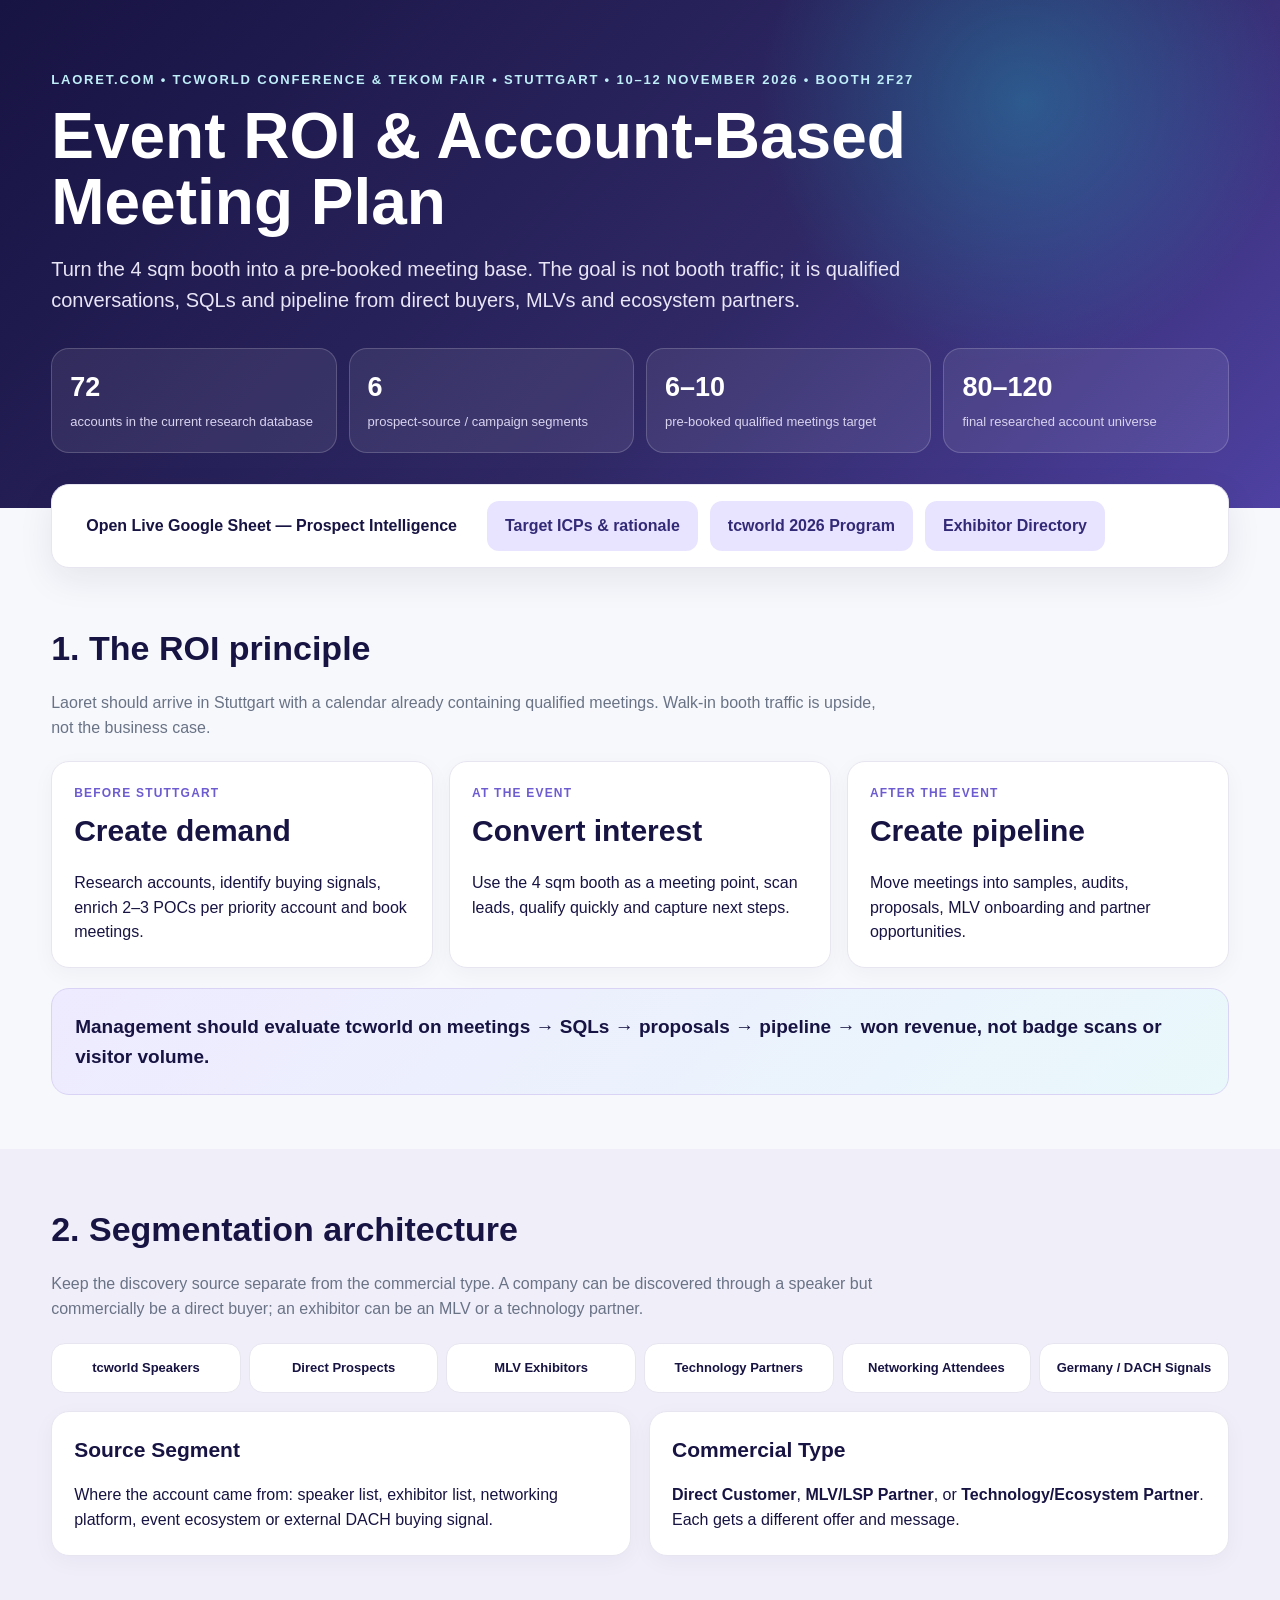
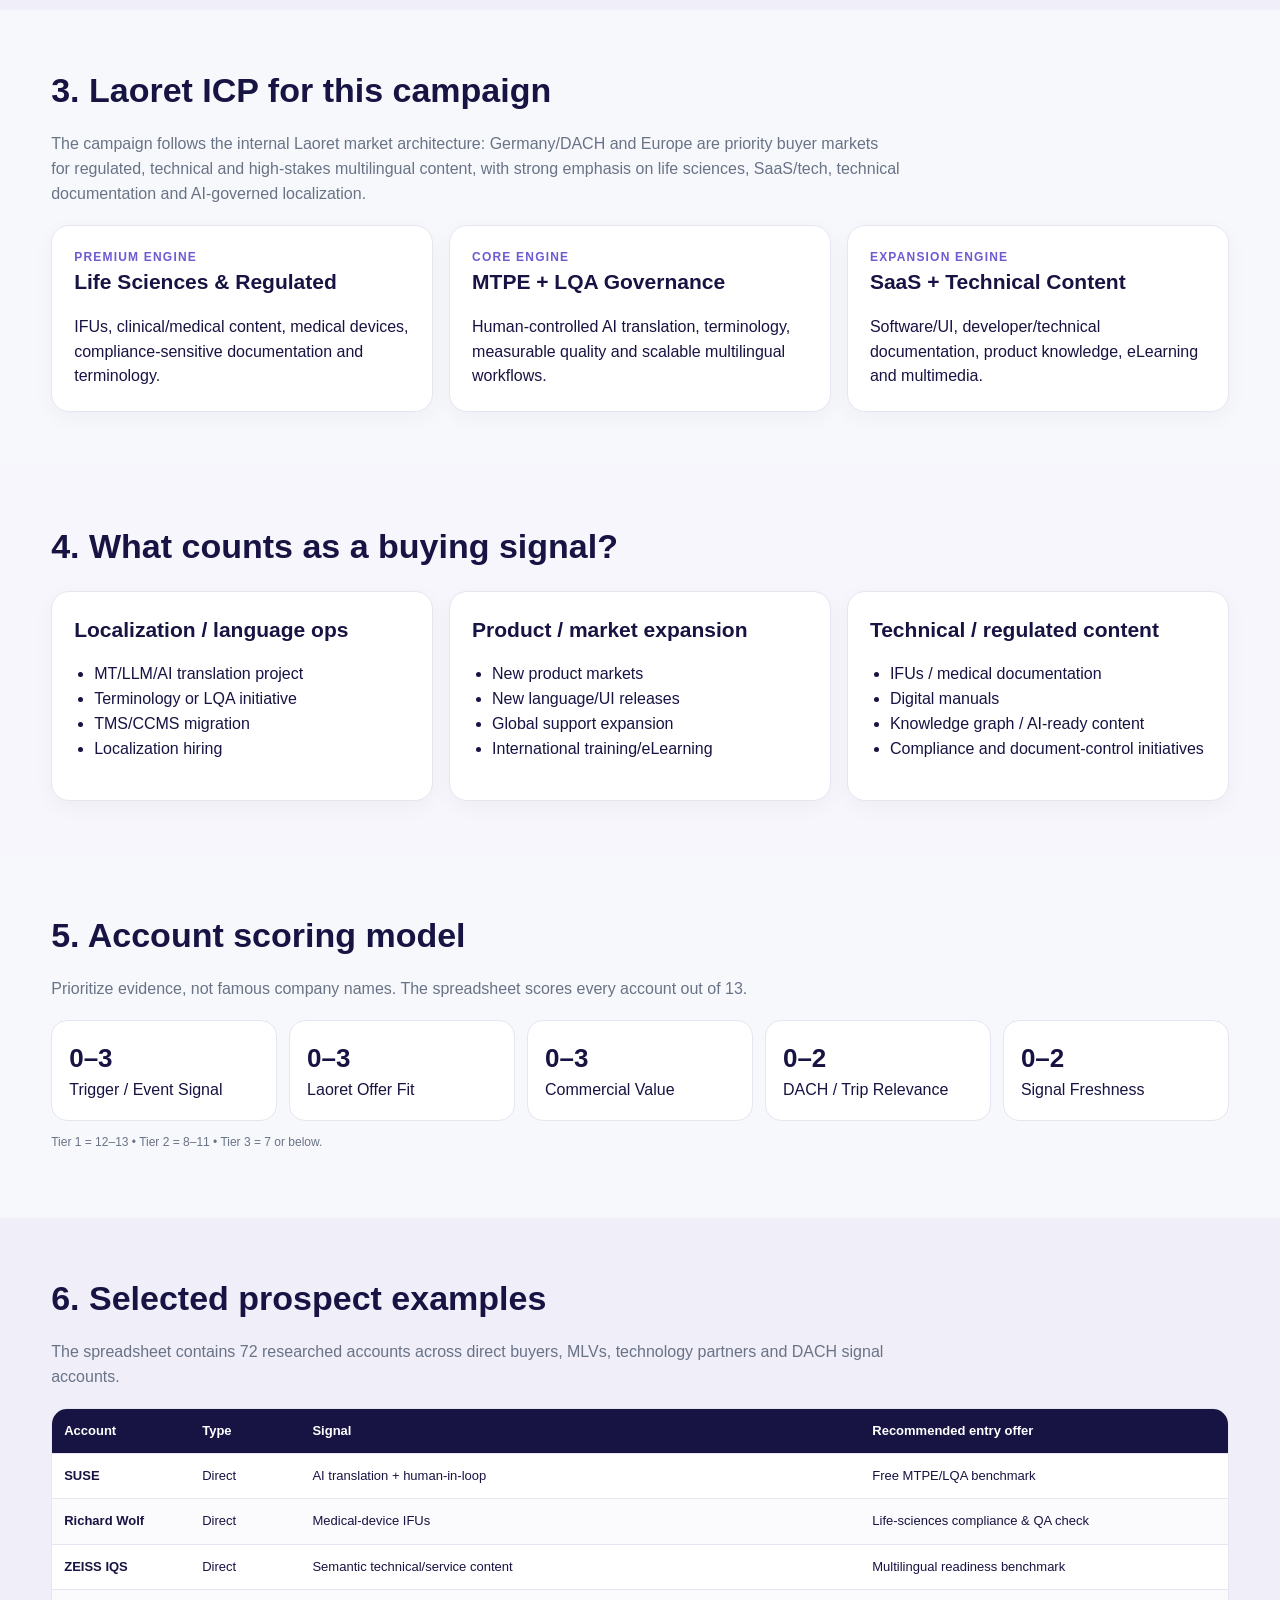
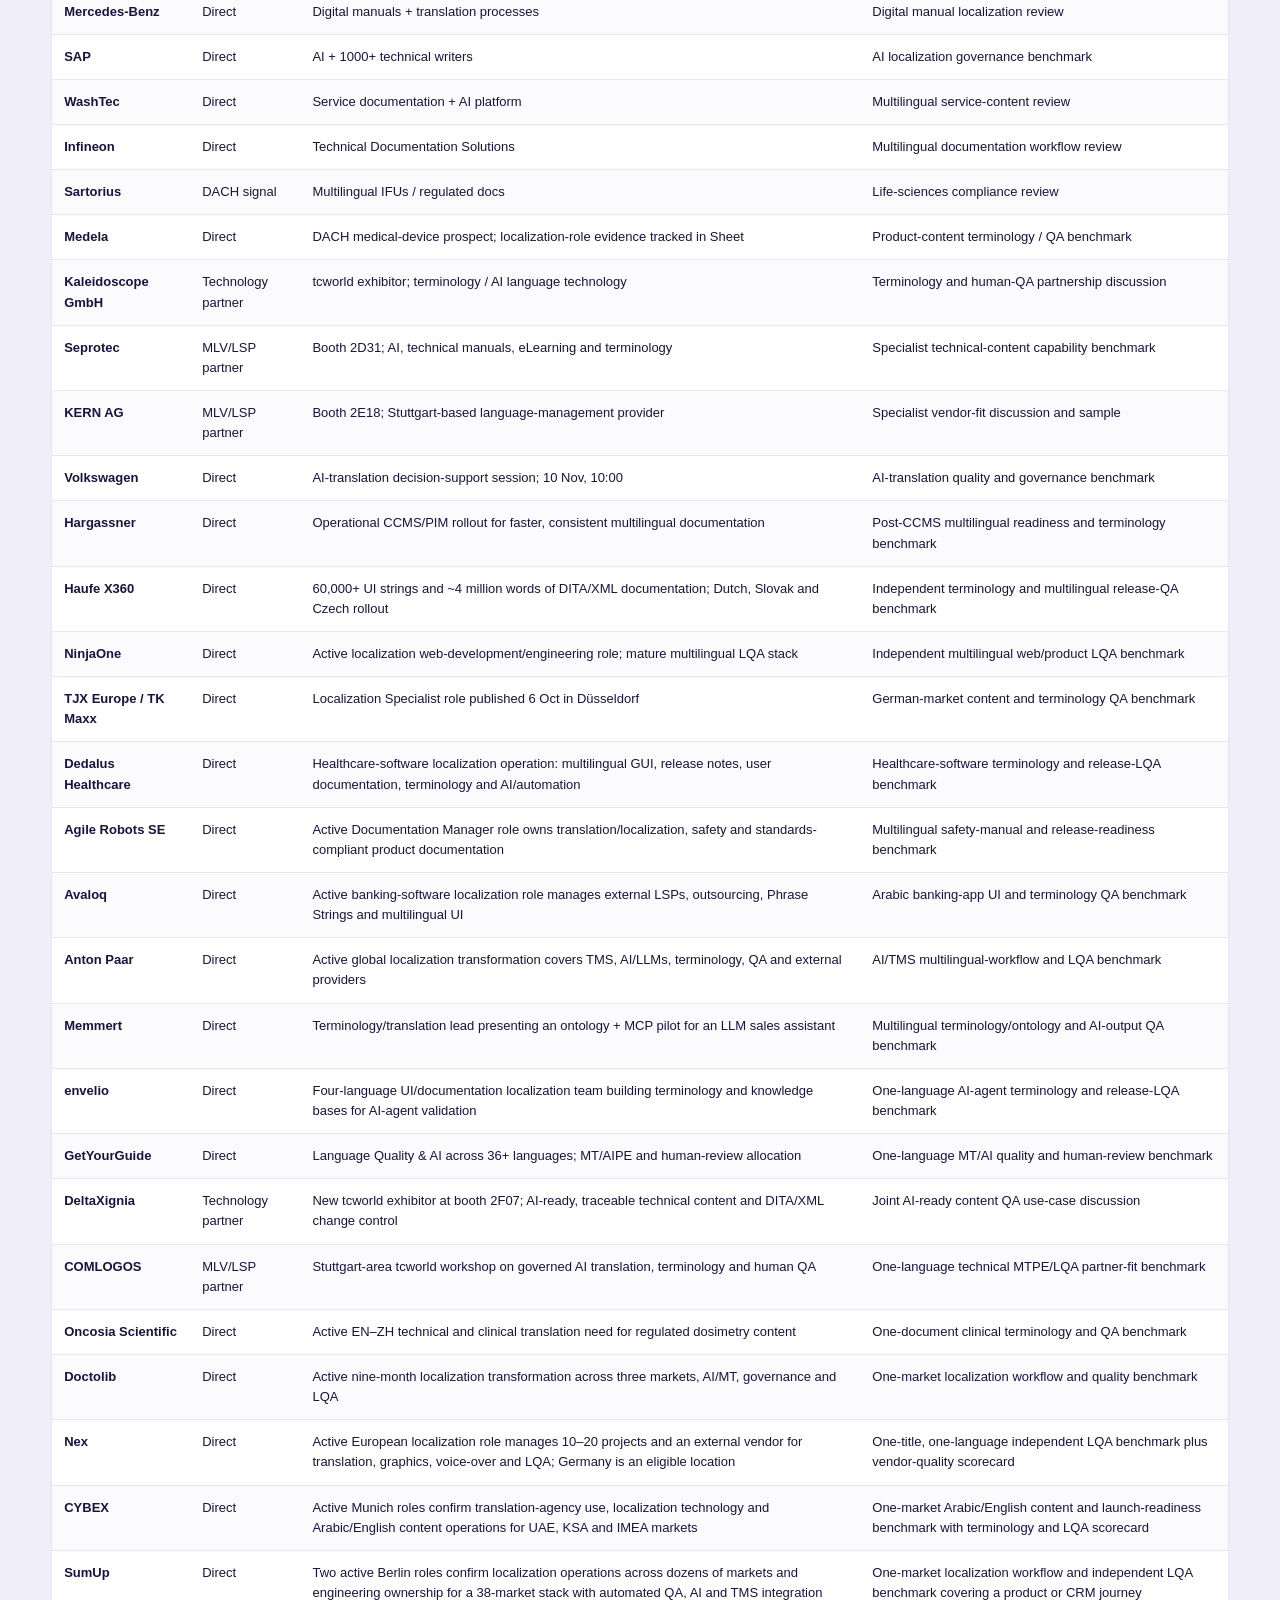
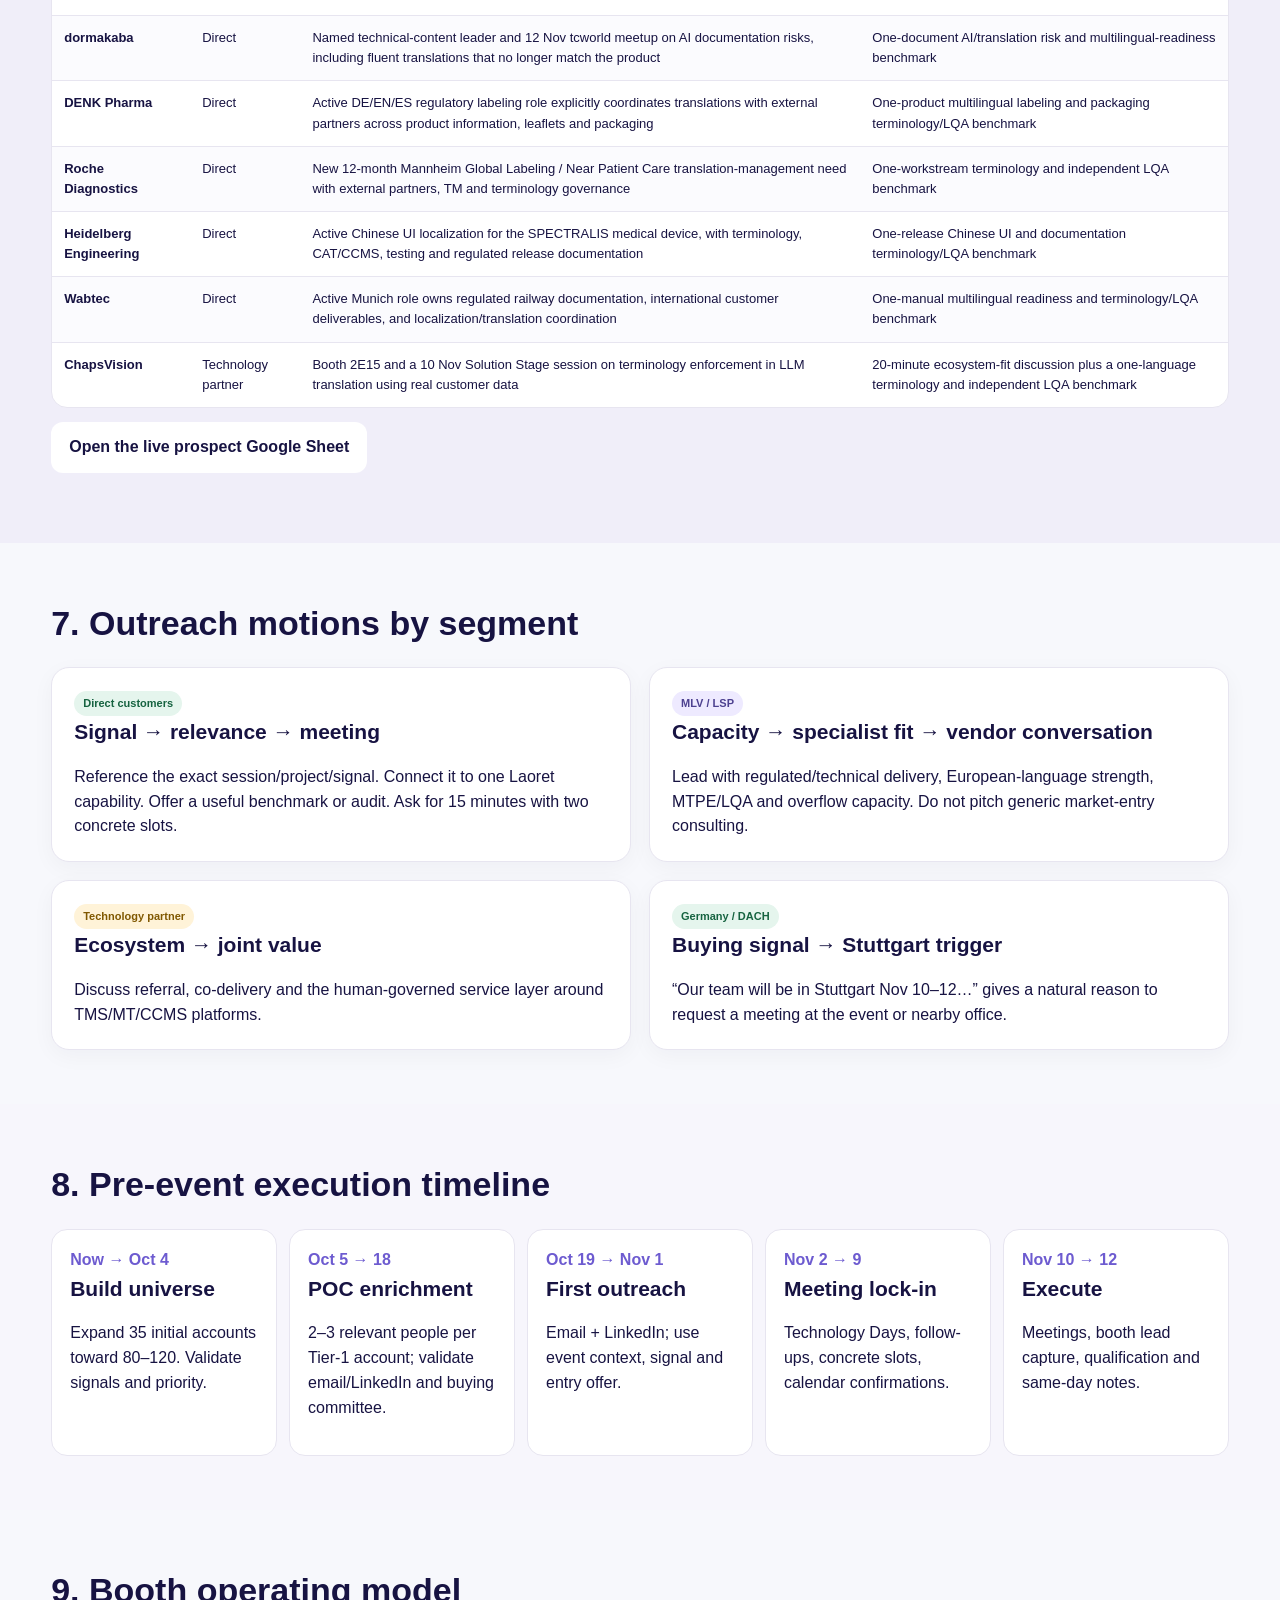
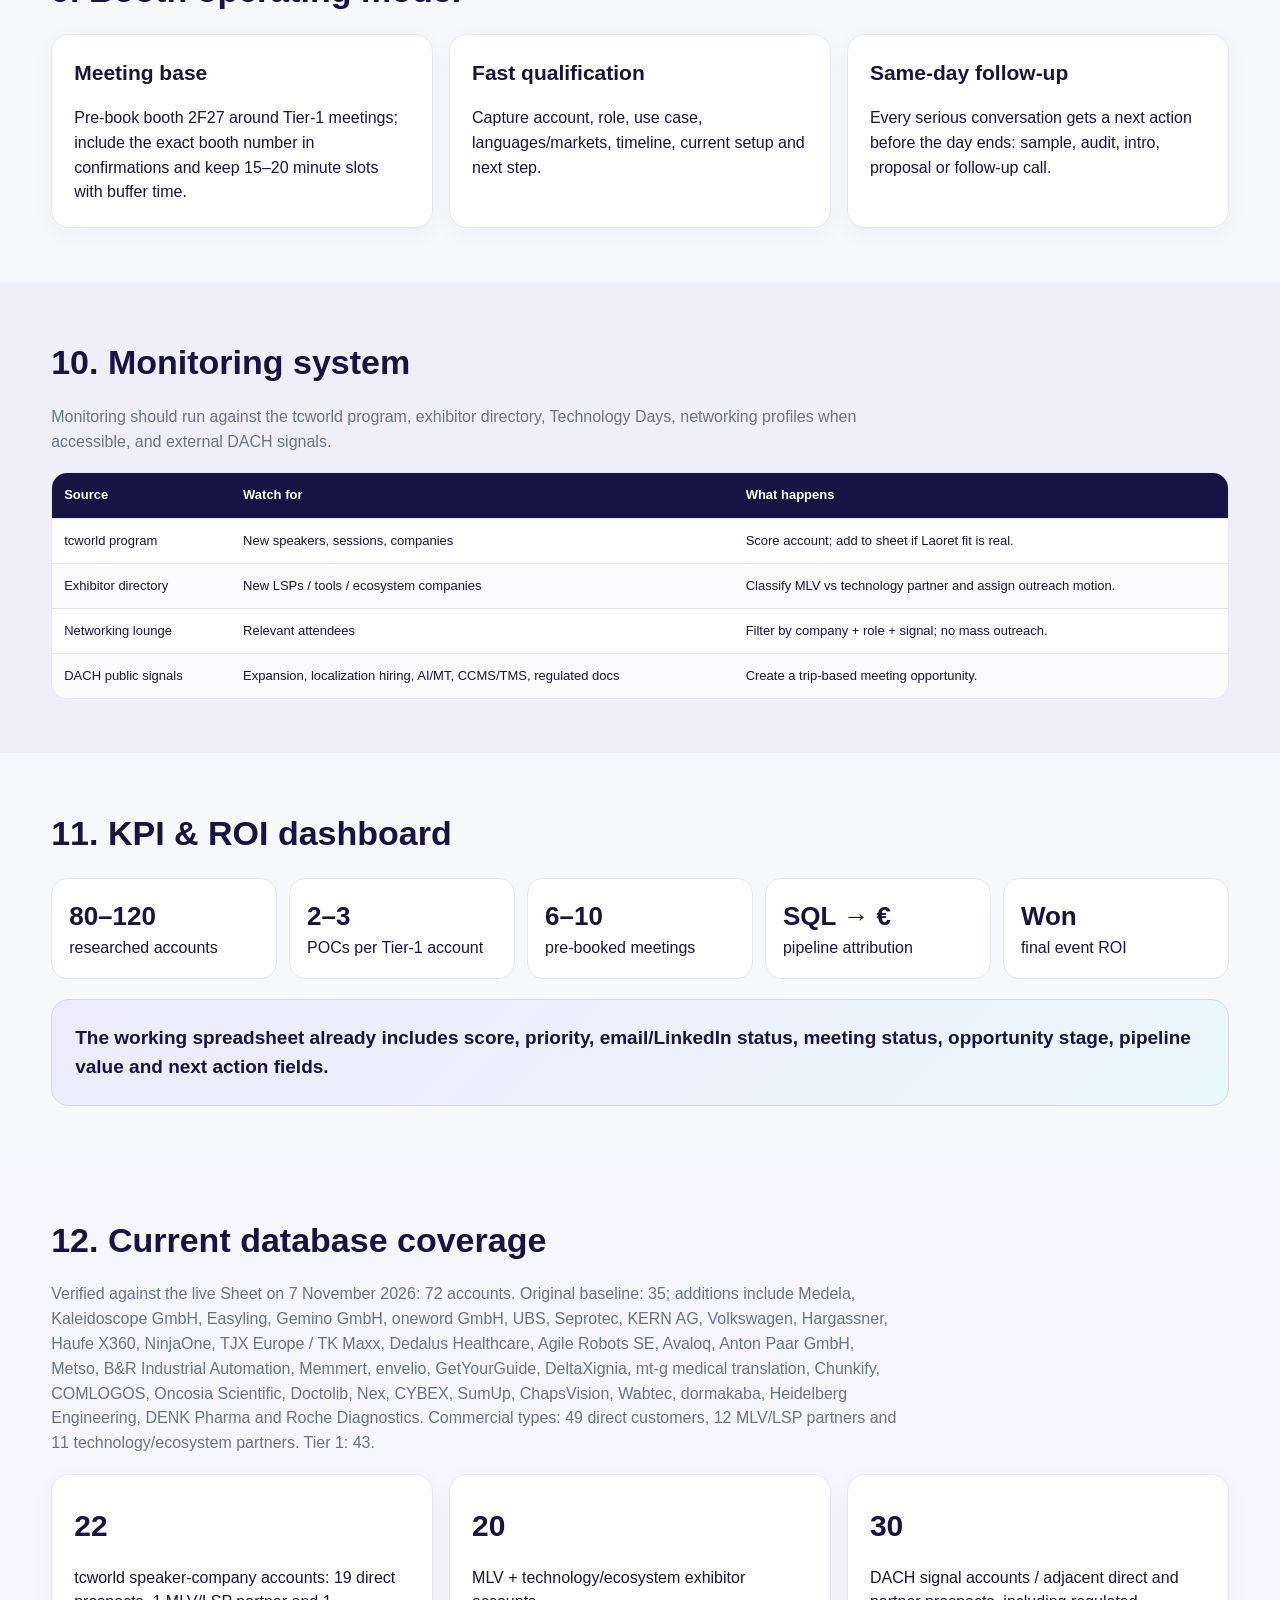
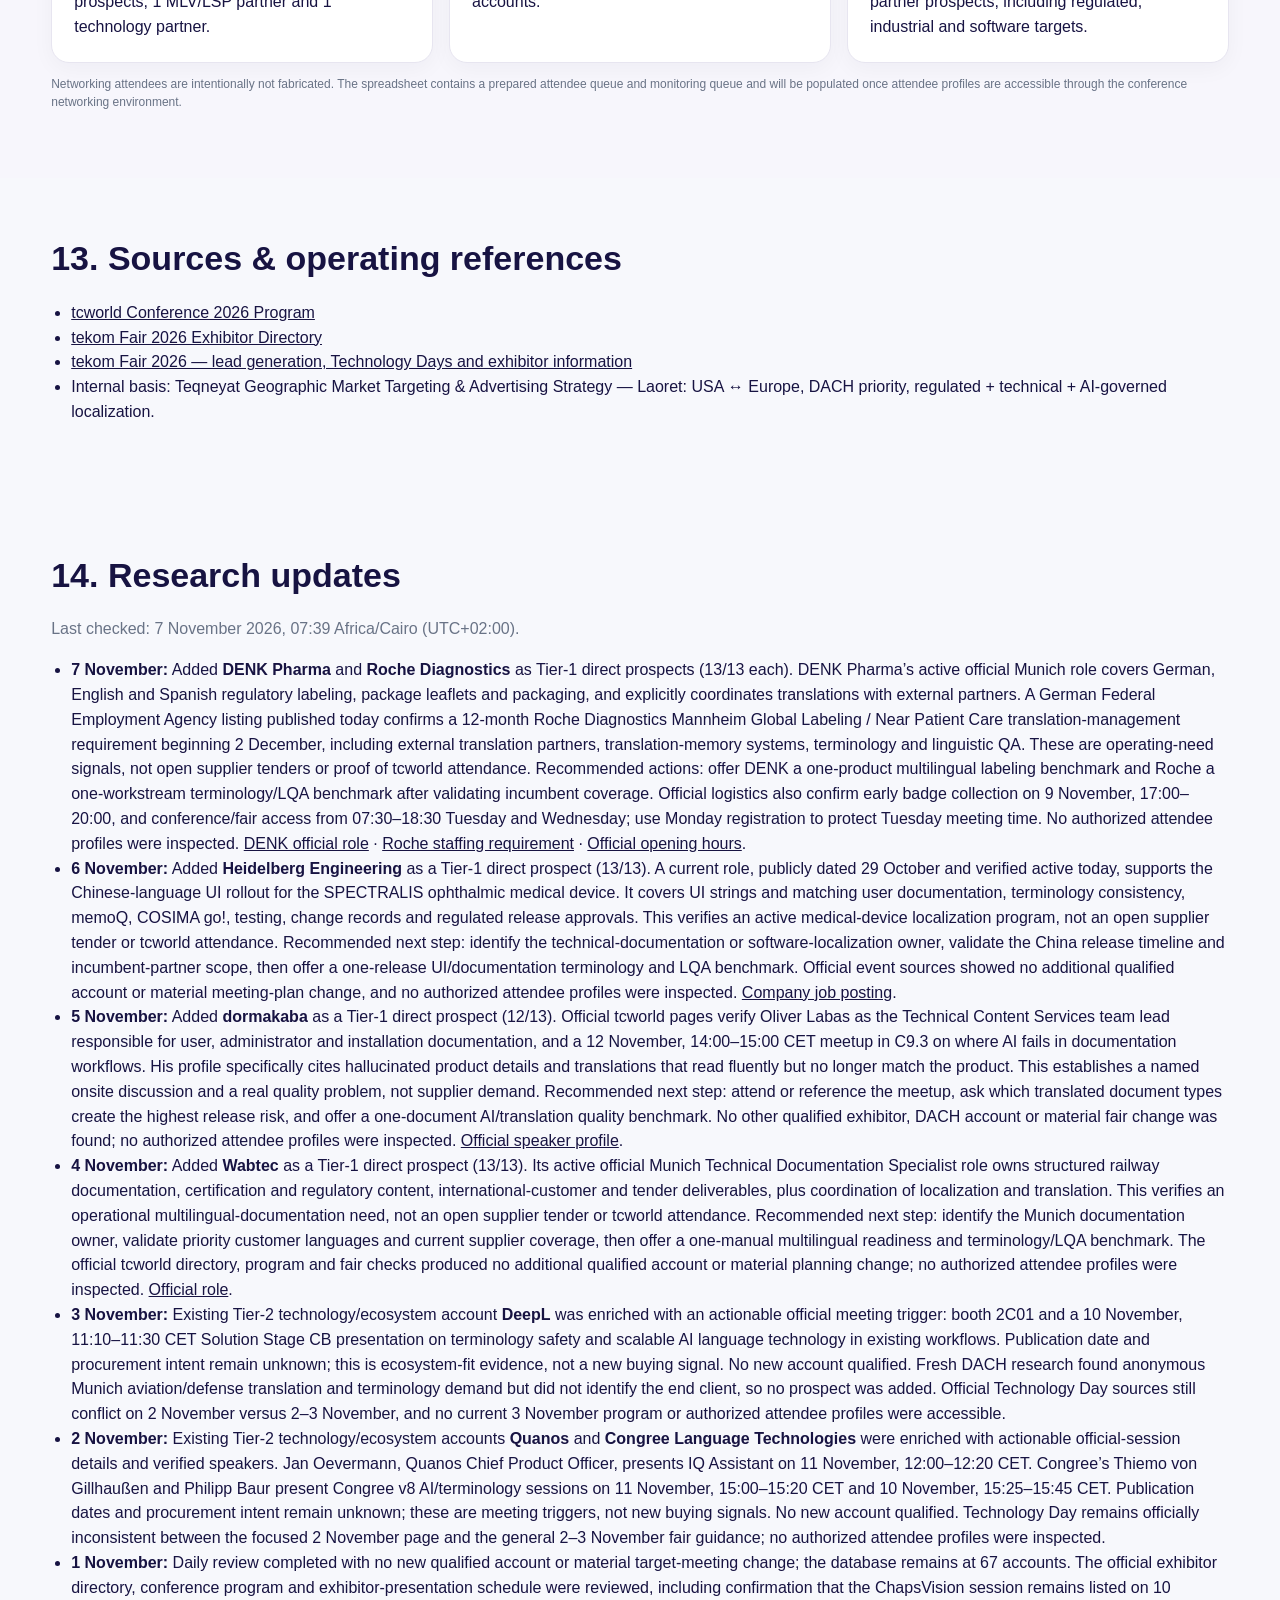
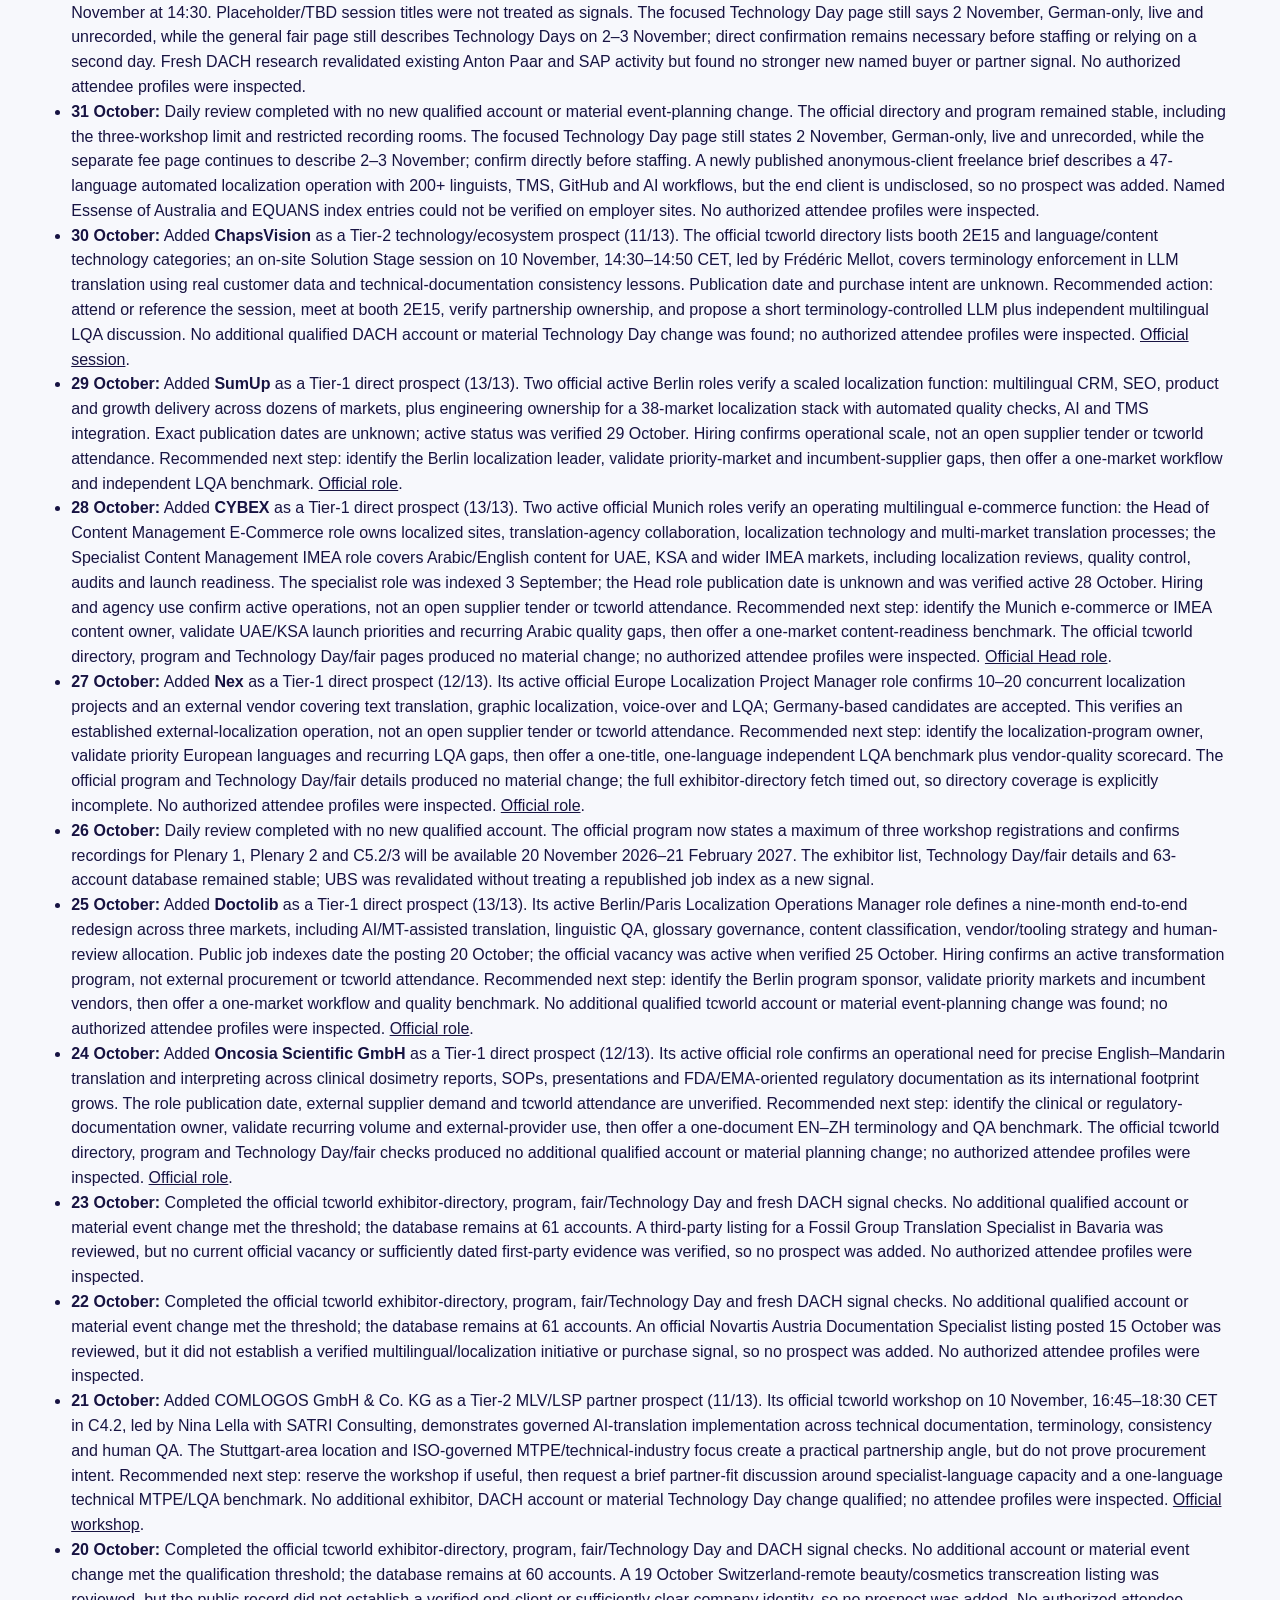
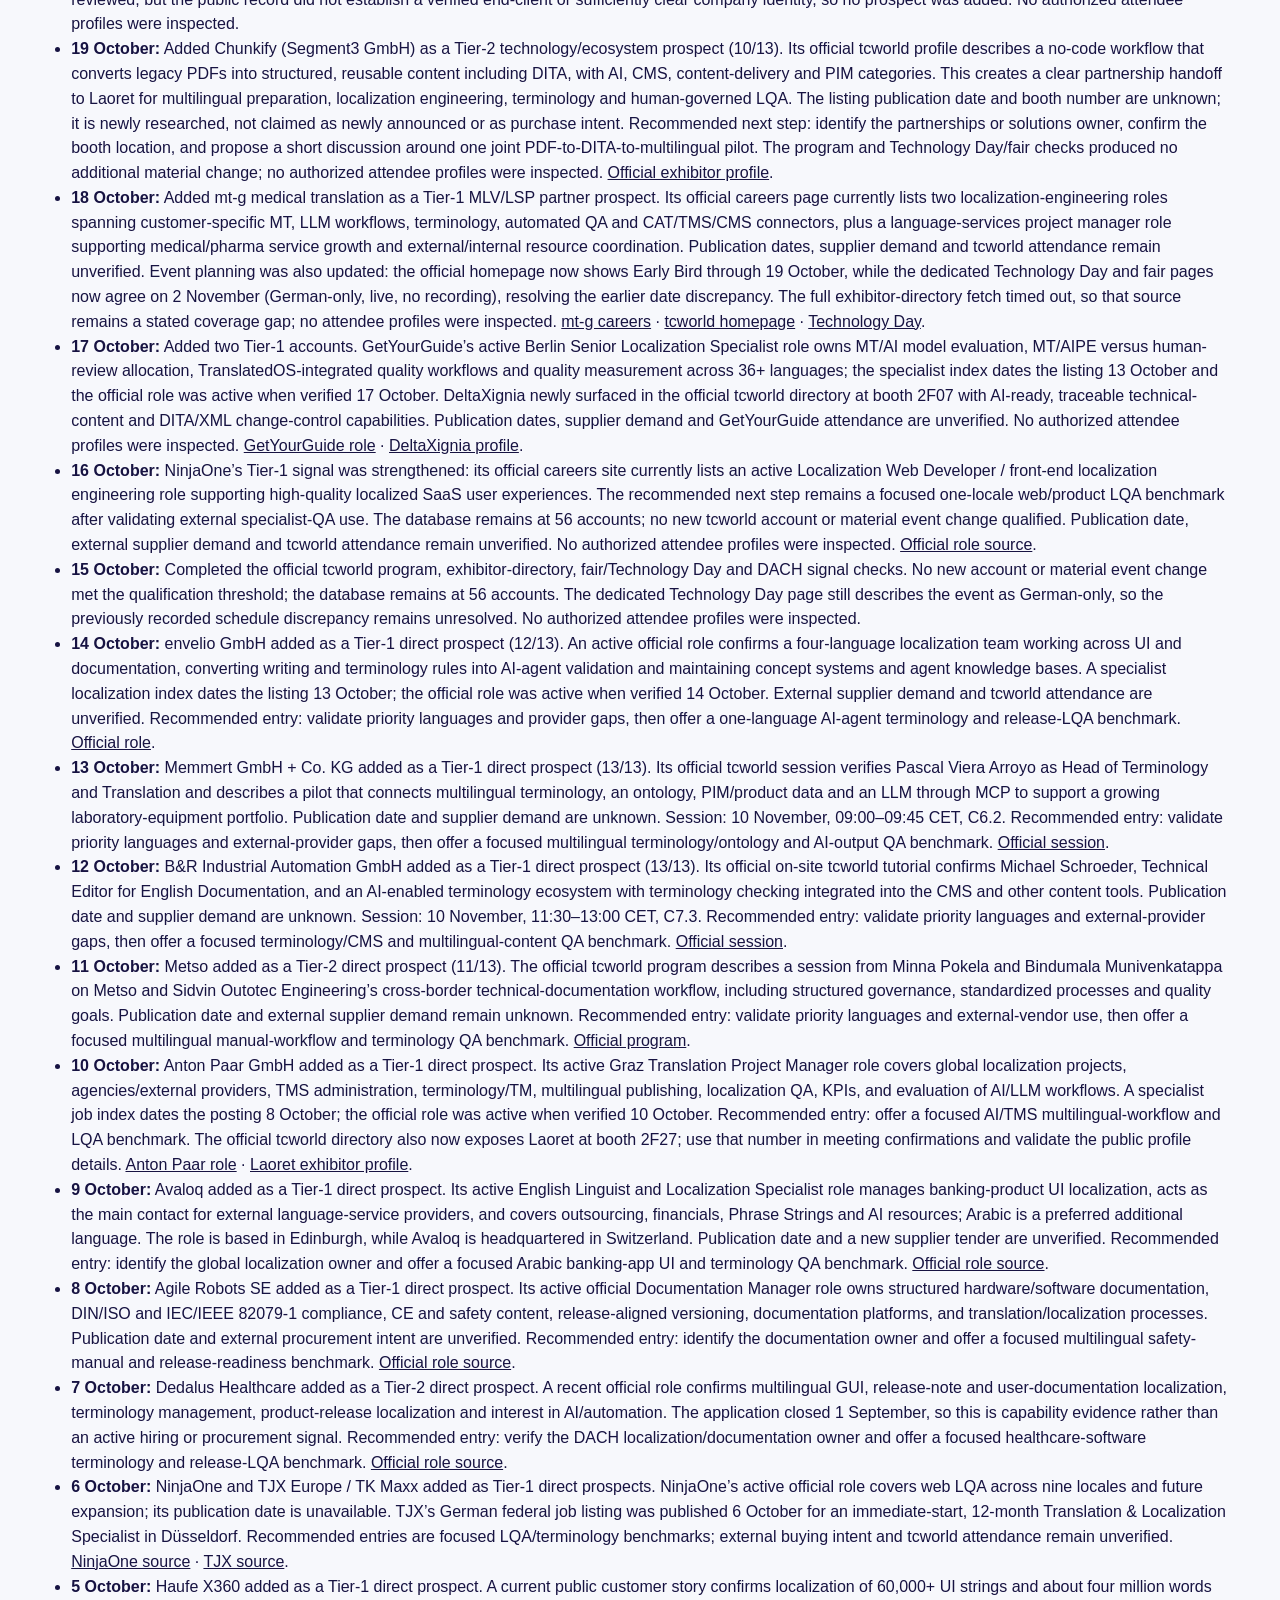
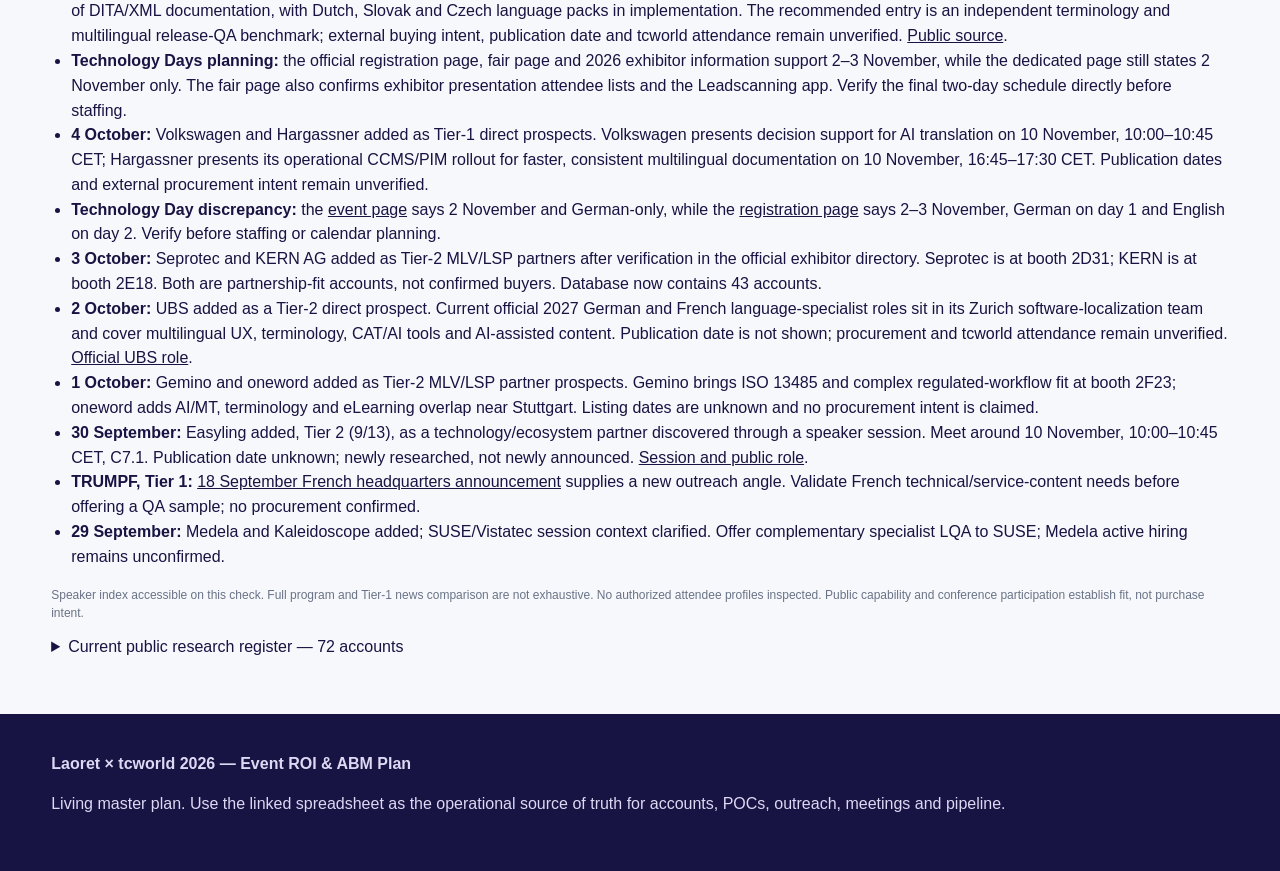
==== commit 6a6018e4: "Add DENK Pharma and Roche Diagnostics prospects" ====
--- a/index.html
+++ b/index.html
@@ -1,18 +1,18 @@
 <!doctype html><html lang="en"><head><meta charset="utf-8"><meta name="viewport" content="width=device-width,initial-scale=1"><title>Laoret × tcworld 2026 — Event ROI & ABM Plan</title><style>
 :root{--ink:#171342;--violet:#6d5bd0;--cyan:#24a7c7;--soft:#f5f4fb;--muted:#697386;--line:#e7e5f0;--green:#167451;--amber:#9b6b00}*{box-sizing:border-box}body{margin:0;background:#f7f8fc;color:var(--ink);font-family:Inter,Segoe UI,Arial,sans-serif;line-height:1.55}a{color:inherit}.wrap{width:min(1180px,92vw);margin:auto}.hero{padding:70px 0 55px;color:white;background:radial-gradient(circle at 80% 20%,rgba(36,167,199,.38),transparent 24%),linear-gradient(135deg,#171342,#2f2865 58%,#4e41a2)}.eyebrow{font-size:13px;text-transform:uppercase;letter-spacing:.14em;font-weight:800;color:#bfeef8}h1{font-size:clamp(38px,5vw,66px);line-height:1.03;margin:14px 0 18px;max-width:930px}.lead{font-size:20px;color:#e8e5f6;max-width:900px}.hero-grid{display:grid;grid-template-columns:repeat(4,1fr);gap:12px;margin-top:32px}.hero-card{padding:18px;border:1px solid rgba(255,255,255,.18);border-radius:18px;background:rgba(255,255,255,.08)}.hero-card b{display:block;font-size:27px}.hero-card span{font-size:13px;color:#d8d3ef}.btn{display:inline-flex;align-items:center;gap:8px;text-decoration:none;padding:13px 18px;border-radius:12px;font-weight:800}.btn.primary{background:white;color:var(--ink)}.btn.secondary{background:#e8e4ff;color:#332a77}.actionbar{margin-top:-24px;position:relative;display:flex;gap:12px;flex-wrap:wrap;background:white;border:1px solid var(--line);padding:16px;border-radius:18px;box-shadow:0 12px 35px rgba(25,20,62,.08)}section{padding:54px 0}h2{font-size:34px;margin:0 0 10px}h3{font-size:21px;margin:0 0 8px}.sub{color:var(--muted);max-width:850px}.grid2{display:grid;grid-template-columns:repeat(2,1fr);gap:18px}.grid3{display:grid;grid-template-columns:repeat(3,1fr);gap:16px}.card{background:white;border:1px solid var(--line);border-radius:18px;padding:22px;box-shadow:0 6px 22px rgba(25,20,62,.04)}.card p:last-child{margin-bottom:0}.k{font-size:12px;text-transform:uppercase;letter-spacing:.1em;color:var(--violet);font-weight:900}.big{font-size:30px;font-weight:900;margin:6px 0}.flow{display:grid;grid-template-columns:repeat(6,1fr);gap:8px;margin-top:22px}.flow div{background:white;border:1px solid var(--line);border-radius:14px;padding:14px;font-size:13px;font-weight:750;text-align:center}.callout{background:linear-gradient(135deg,#eeeaff,#e9f8fb);border:1px solid #d9d4f5;border-radius:18px;padding:23px;font-size:19px;font-weight:750}table{width:100%;border-collapse:separate;border-spacing:0;background:white;border:1px solid var(--line);border-radius:16px;overflow:hidden}th{background:var(--ink);color:white;padding:12px;text-align:left;font-size:13px}td{padding:12px;border-top:1px solid var(--line);vertical-align:top;font-size:13px}tr:nth-child(even) td{background:#fbfbfe}.tag{display:inline-block;padding:4px 9px;border-radius:99px;background:#eeeaff;color:#4d4190;font-size:11px;font-weight:800}.tag.green{background:#e5f5ed;color:#166340}.tag.amber{background:#fff3d8;color:#805800}.timeline{display:grid;grid-template-columns:repeat(5,1fr);gap:12px}.phase{background:white;border:1px solid var(--line);border-radius:16px;padding:18px}.phase b{color:var(--violet)}.metricrow{display:grid;grid-template-columns:repeat(5,1fr);gap:12px}.metric{background:white;border:1px solid var(--line);border-radius:16px;padding:17px}.metric strong{font-size:26px;display:block}ul{padding-left:20px}.small{font-size:12px;color:var(--muted)}footer{background:#171342;color:#ddd8f4;padding:38px 0}@media(max-width:900px){.hero-grid,.grid3,.flow,.timeline,.metricrow{grid-template-columns:1fr 1fr}.grid2{grid-template-columns:1fr}}@media(max-width:600px){.hero-grid,.grid3,.flow,.timeline,.metricrow{grid-template-columns:1fr}}
-</style></head><body><header class="hero"><div class="wrap"><div class="eyebrow">Laoret.com • tcworld Conference & tekom Fair • Stuttgart • 10–12 November 2026 • Booth 2F27</div><h1>Event ROI & Account-Based Meeting Plan</h1><div class="lead">Turn the 4 sqm booth into a pre-booked meeting base. The goal is not booth traffic; it is qualified conversations, SQLs and pipeline from direct buyers, MLVs and ecosystem partners.</div><div class="hero-grid"><div class="hero-card"><b>70</b><span>accounts in the current research database</span></div><div class="hero-card"><b>6</b><span>prospect-source / campaign segments</span></div><div class="hero-card"><b>6–10</b><span>pre-booked qualified meetings target</span></div><div class="hero-card"><b>80–120</b><span>final researched account universe</span></div></div></div></header>
+</style></head><body><header class="hero"><div class="wrap"><div class="eyebrow">Laoret.com • tcworld Conference & tekom Fair • Stuttgart • 10–12 November 2026 • Booth 2F27</div><h1>Event ROI & Account-Based Meeting Plan</h1><div class="lead">Turn the 4 sqm booth into a pre-booked meeting base. The goal is not booth traffic; it is qualified conversations, SQLs and pipeline from direct buyers, MLVs and ecosystem partners.</div><div class="hero-grid"><div class="hero-card"><b>72</b><span>accounts in the current research database</span></div><div class="hero-card"><b>6</b><span>prospect-source / campaign segments</span></div><div class="hero-card"><b>6–10</b><span>pre-booked qualified meetings target</span></div><div class="hero-card"><b>80–120</b><span>final researched account universe</span></div></div></div></header>
 <div class="wrap"><div class="actionbar"><a class="btn primary" href="https://docs.google.com/spreadsheets/d/1DwarzR2egtDBAzqPENy6TMqn-BktZne1BdY1qXiPjeQ/edit" target="_blank" rel="noopener">Open Live Google Sheet — Prospect Intelligence</a><a class="btn secondary" href="icp/">Target ICPs &amp; rationale</a><a class="btn secondary" href="https://tcworldconference.tekom.de/program">tcworld 2026 Program</a><a class="btn secondary" href="https://tcworldconference.tekom.de/fair/exhibitor-directory">Exhibitor Directory</a></div></div>
 <section><div class="wrap"><h2>1. The ROI principle</h2><p class="sub">Laoret should arrive in Stuttgart with a calendar already containing qualified meetings. Walk-in booth traffic is upside, not the business case.</p><div class="grid3" style="margin-top:20px"><div class="card"><div class="k">Before Stuttgart</div><div class="big">Create demand</div><p>Research accounts, identify buying signals, enrich 2–3 POCs per priority account and book meetings.</p></div><div class="card"><div class="k">At the event</div><div class="big">Convert interest</div><p>Use the 4 sqm booth as a meeting point, scan leads, qualify quickly and capture next steps.</p></div><div class="card"><div class="k">After the event</div><div class="big">Create pipeline</div><p>Move meetings into samples, audits, proposals, MLV onboarding and partner opportunities.</p></div></div><div class="callout" style="margin-top:20px">Management should evaluate tcworld on meetings → SQLs → proposals → pipeline → won revenue, not badge scans or visitor volume.</div></div></section>
 <section style="background:#f0eef9"><div class="wrap"><h2>2. Segmentation architecture</h2><p class="sub">Keep the discovery source separate from the commercial type. A company can be discovered through a speaker but commercially be a direct buyer; an exhibitor can be an MLV or a technology partner.</p><div class="flow"><div>tcworld Speakers</div><div>Direct Prospects</div><div>MLV Exhibitors</div><div>Technology Partners</div><div>Networking Attendees</div><div>Germany / DACH Signals</div></div><div class="grid2" style="margin-top:18px"><div class="card"><h3>Source Segment</h3><p>Where the account came from: speaker list, exhibitor list, networking platform, event ecosystem or external DACH buying signal.</p></div><div class="card"><h3>Commercial Type</h3><p><b>Direct Customer</b>, <b>MLV/LSP Partner</b>, or <b>Technology/Ecosystem Partner</b>. Each gets a different offer and message.</p></div></div></div></section>
 <section><div class="wrap"><h2>3. Laoret ICP for this campaign</h2><p class="sub">The campaign follows the internal Laoret market architecture: Germany/DACH and Europe are priority buyer markets for regulated, technical and high-stakes multilingual content, with strong emphasis on life sciences, SaaS/tech, technical documentation and AI-governed localization.</p><div class="grid3" style="margin-top:18px"><div class="card"><div class="k">Premium engine</div><h3>Life Sciences & Regulated</h3><p>IFUs, clinical/medical content, medical devices, compliance-sensitive documentation and terminology.</p></div><div class="card"><div class="k">Core engine</div><h3>MTPE + LQA Governance</h3><p>Human-controlled AI translation, terminology, measurable quality and scalable multilingual workflows.</p></div><div class="card"><div class="k">Expansion engine</div><h3>SaaS + Technical Content</h3><p>Software/UI, developer/technical documentation, product knowledge, eLearning and multimedia.</p></div></div></div></section>
 <section style="background:#f7f6fc"><div class="wrap"><h2>4. What counts as a buying signal?</h2><div class="grid3" style="margin-top:18px"><div class="card"><h3>Localization / language ops</h3><ul><li>MT/LLM/AI translation project</li><li>Terminology or LQA initiative</li><li>TMS/CCMS migration</li><li>Localization hiring</li></ul></div><div class="card"><h3>Product / market expansion</h3><ul><li>New product markets</li><li>New language/UI releases</li><li>Global support expansion</li><li>International training/eLearning</li></ul></div><div class="card"><h3>Technical / regulated content</h3><ul><li>IFUs / medical documentation</li><li>Digital manuals</li><li>Knowledge graph / AI-ready content</li><li>Compliance and document-control initiatives</li></ul></div></div></div></section>
 <section><div class="wrap"><h2>5. Account scoring model</h2><p class="sub">Prioritize evidence, not famous company names. The spreadsheet scores every account out of 13.</p><div class="metricrow" style="margin-top:18px"><div class="metric"><strong>0–3</strong><span>Trigger / Event Signal</span></div><div class="metric"><strong>0–3</strong><span>Laoret Offer Fit</span></div><div class="metric"><strong>0–3</strong><span>Commercial Value</span></div><div class="metric"><strong>0–2</strong><span>DACH / Trip Relevance</span></div><div class="metric"><strong>0–2</strong><span>Signal Freshness</span></div></div><p class="small">Tier 1 = 12–13 • Tier 2 = 8–11 • Tier 3 = 7 or below.</p></div></section>
-<section style="background:#f0eef9"><div class="wrap"><h2>6. Selected prospect examples</h2><p class="sub">The spreadsheet contains 70 researched accounts across direct buyers, MLVs, technology partners and DACH signal accounts.</p><table style="margin-top:18px"><thead><tr><th>Account</th><th>Type</th><th>Signal</th><th>Recommended entry offer</th></tr></thead><tbody><tr><td><b>SUSE</b></td><td>Direct</td><td>AI translation + human-in-loop</td><td>Free MTPE/LQA benchmark</td></tr><tr><td><b>Richard Wolf</b></td><td>Direct</td><td>Medical-device IFUs</td><td>Life-sciences compliance & QA check</td></tr><tr><td><b>ZEISS IQS</b></td><td>Direct</td><td>Semantic technical/service content</td><td>Multilingual readiness benchmark</td></tr><tr><td><b>Mercedes-Benz</b></td><td>Direct</td><td>Digital manuals + translation processes</td><td>Digital manual localization review</td></tr><tr><td><b>SAP</b></td><td>Direct</td><td>AI + 1000+ technical writers</td><td>AI localization governance benchmark</td></tr><tr><td><b>WashTec</b></td><td>Direct</td><td>Service documentation + AI platform</td><td>Multilingual service-content review</td></tr><tr><td><b>Infineon</b></td><td>Direct</td><td>Technical Documentation Solutions</td><td>Multilingual documentation workflow review</td></tr><tr><td><b>Sartorius</b></td><td>DACH signal</td><td>Multilingual IFUs / regulated docs</td><td>Life-sciences compliance review</td></tr><tr><td><b>Medela</b></td><td>Direct</td><td>DACH medical-device prospect; localization-role evidence tracked in Sheet</td><td>Product-content terminology / QA benchmark</td></tr><tr><td><b>Kaleidoscope GmbH</b></td><td>Technology partner</td><td>tcworld exhibitor; terminology / AI language technology</td><td>Terminology and human-QA partnership discussion</td></tr><tr><td><b>Seprotec</b></td><td>MLV/LSP partner</td><td>Booth 2D31; AI, technical manuals, eLearning and terminology</td><td>Specialist technical-content capability benchmark</td></tr><tr><td><b>KERN AG</b></td><td>MLV/LSP partner</td><td>Booth 2E18; Stuttgart-based language-management provider</td><td>Specialist vendor-fit discussion and sample</td></tr><tr><td><b>Volkswagen</b></td><td>Direct</td><td>AI-translation decision-support session; 10 Nov, 10:00</td><td>AI-translation quality and governance benchmark</td></tr><tr><td><b>Hargassner</b></td><td>Direct</td><td>Operational CCMS/PIM rollout for faster, consistent multilingual documentation</td><td>Post-CCMS multilingual readiness and terminology benchmark</td></tr><tr><td><b>Haufe X360</b></td><td>Direct</td><td>60,000+ UI strings and ~4 million words of DITA/XML documentation; Dutch, Slovak and Czech rollout</td><td>Independent terminology and multilingual release-QA benchmark</td></tr><tr><td><b>NinjaOne</b></td><td>Direct</td><td>Active localization web-development/engineering role; mature multilingual LQA stack</td><td>Independent multilingual web/product LQA benchmark</td></tr><tr><td><b>TJX Europe / TK Maxx</b></td><td>Direct</td><td>Localization Specialist role published 6 Oct in Düsseldorf</td><td>German-market content and terminology QA benchmark</td></tr><tr><td><b>Dedalus Healthcare</b></td><td>Direct</td><td>Healthcare-software localization operation: multilingual GUI, release notes, user documentation, terminology and AI/automation</td><td>Healthcare-software terminology and release-LQA benchmark</td></tr><tr><td><b>Agile Robots SE</b></td><td>Direct</td><td>Active Documentation Manager role owns translation/localization, safety and standards-compliant product documentation</td><td>Multilingual safety-manual and release-readiness benchmark</td></tr><tr><td><b>Avaloq</b></td><td>Direct</td><td>Active banking-software localization role manages external LSPs, outsourcing, Phrase Strings and multilingual UI</td><td>Arabic banking-app UI and terminology QA benchmark</td></tr><tr><td><b>Anton Paar</b></td><td>Direct</td><td>Active global localization transformation covers TMS, AI/LLMs, terminology, QA and external providers</td><td>AI/TMS multilingual-workflow and LQA benchmark</td></tr><tr><td><b>Memmert</b></td><td>Direct</td><td>Terminology/translation lead presenting an ontology + MCP pilot for an LLM sales assistant</td><td>Multilingual terminology/ontology and AI-output QA benchmark</td></tr><tr><td><b>envelio</b></td><td>Direct</td><td>Four-language UI/documentation localization team building terminology and knowledge bases for AI-agent validation</td><td>One-language AI-agent terminology and release-LQA benchmark</td></tr><tr><td><b>GetYourGuide</b></td><td>Direct</td><td>Language Quality &amp; AI across 36+ languages; MT/AIPE and human-review allocation</td><td>One-language MT/AI quality and human-review benchmark</td></tr><tr><td><b>DeltaXignia</b></td><td>Technology partner</td><td>New tcworld exhibitor at booth 2F07; AI-ready, traceable technical content and DITA/XML change control</td><td>Joint AI-ready content QA use-case discussion</td></tr><tr><td><b>COMLOGOS</b></td><td>MLV/LSP partner</td><td>Stuttgart-area tcworld workshop on governed AI translation, terminology and human QA</td><td>One-language technical MTPE/LQA partner-fit benchmark</td></tr><tr><td><b>Oncosia Scientific</b></td><td>Direct</td><td>Active EN–ZH technical and clinical translation need for regulated dosimetry content</td><td>One-document clinical terminology and QA benchmark</td></tr><tr><td><b>Doctolib</b></td><td>Direct</td><td>Active nine-month localization transformation across three markets, AI/MT, governance and LQA</td><td>One-market localization workflow and quality benchmark</td></tr><tr><td><b>Nex</b></td><td>Direct</td><td>Active European localization role manages 10–20 projects and an external vendor for translation, graphics, voice-over and LQA; Germany is an eligible location</td><td>One-title, one-language independent LQA benchmark plus vendor-quality scorecard</td></tr><tr><td><b>CYBEX</b></td><td>Direct</td><td>Active Munich roles confirm translation-agency use, localization technology and Arabic/English content operations for UAE, KSA and IMEA markets</td><td>One-market Arabic/English content and launch-readiness benchmark with terminology and LQA scorecard</td></tr><tr><td><b>SumUp</b></td><td>Direct</td><td>Two active Berlin roles confirm localization operations across dozens of markets and engineering ownership for a 38-market stack with automated QA, AI and TMS integration</td><td>One-market localization workflow and independent LQA benchmark covering a product or CRM journey</td></tr><tr><td><b>dormakaba</b></td><td>Direct</td><td>Named technical-content leader and 12 Nov tcworld meetup on AI documentation risks, including fluent translations that no longer match the product</td><td>One-document AI/translation risk and multilingual-readiness benchmark</td></tr><tr><td><b>Heidelberg Engineering</b></td><td>Direct</td><td>Active Chinese UI localization for the SPECTRALIS medical device, with terminology, CAT/CCMS, testing and regulated release documentation</td><td>One-release Chinese UI and documentation terminology/LQA benchmark</td></tr><tr><td><b>Wabtec</b></td><td>Direct</td><td>Active Munich role owns regulated railway documentation, international customer deliverables, and localization/translation coordination</td><td>One-manual multilingual readiness and terminology/LQA benchmark</td></tr><tr><td><b>ChapsVision</b></td><td>Technology partner</td><td>Booth 2E15 and a 10 Nov Solution Stage session on terminology enforcement in LLM translation using real customer data</td><td>20-minute ecosystem-fit discussion plus a one-language terminology and independent LQA benchmark</td></tr></tbody></table><p style="margin-top:14px"><a class="btn primary" href="https://docs.google.com/spreadsheets/d/1DwarzR2egtDBAzqPENy6TMqn-BktZne1BdY1qXiPjeQ/edit" target="_blank" rel="noopener">Open the live prospect Google Sheet</a></p></div></section>
+<section style="background:#f0eef9"><div class="wrap"><h2>6. Selected prospect examples</h2><p class="sub">The spreadsheet contains 72 researched accounts across direct buyers, MLVs, technology partners and DACH signal accounts.</p><table style="margin-top:18px"><thead><tr><th>Account</th><th>Type</th><th>Signal</th><th>Recommended entry offer</th></tr></thead><tbody><tr><td><b>SUSE</b></td><td>Direct</td><td>AI translation + human-in-loop</td><td>Free MTPE/LQA benchmark</td></tr><tr><td><b>Richard Wolf</b></td><td>Direct</td><td>Medical-device IFUs</td><td>Life-sciences compliance & QA check</td></tr><tr><td><b>ZEISS IQS</b></td><td>Direct</td><td>Semantic technical/service content</td><td>Multilingual readiness benchmark</td></tr><tr><td><b>Mercedes-Benz</b></td><td>Direct</td><td>Digital manuals + translation processes</td><td>Digital manual localization review</td></tr><tr><td><b>SAP</b></td><td>Direct</td><td>AI + 1000+ technical writers</td><td>AI localization governance benchmark</td></tr><tr><td><b>WashTec</b></td><td>Direct</td><td>Service documentation + AI platform</td><td>Multilingual service-content review</td></tr><tr><td><b>Infineon</b></td><td>Direct</td><td>Technical Documentation Solutions</td><td>Multilingual documentation workflow review</td></tr><tr><td><b>Sartorius</b></td><td>DACH signal</td><td>Multilingual IFUs / regulated docs</td><td>Life-sciences compliance review</td></tr><tr><td><b>Medela</b></td><td>Direct</td><td>DACH medical-device prospect; localization-role evidence tracked in Sheet</td><td>Product-content terminology / QA benchmark</td></tr><tr><td><b>Kaleidoscope GmbH</b></td><td>Technology partner</td><td>tcworld exhibitor; terminology / AI language technology</td><td>Terminology and human-QA partnership discussion</td></tr><tr><td><b>Seprotec</b></td><td>MLV/LSP partner</td><td>Booth 2D31; AI, technical manuals, eLearning and terminology</td><td>Specialist technical-content capability benchmark</td></tr><tr><td><b>KERN AG</b></td><td>MLV/LSP partner</td><td>Booth 2E18; Stuttgart-based language-management provider</td><td>Specialist vendor-fit discussion and sample</td></tr><tr><td><b>Volkswagen</b></td><td>Direct</td><td>AI-translation decision-support session; 10 Nov, 10:00</td><td>AI-translation quality and governance benchmark</td></tr><tr><td><b>Hargassner</b></td><td>Direct</td><td>Operational CCMS/PIM rollout for faster, consistent multilingual documentation</td><td>Post-CCMS multilingual readiness and terminology benchmark</td></tr><tr><td><b>Haufe X360</b></td><td>Direct</td><td>60,000+ UI strings and ~4 million words of DITA/XML documentation; Dutch, Slovak and Czech rollout</td><td>Independent terminology and multilingual release-QA benchmark</td></tr><tr><td><b>NinjaOne</b></td><td>Direct</td><td>Active localization web-development/engineering role; mature multilingual LQA stack</td><td>Independent multilingual web/product LQA benchmark</td></tr><tr><td><b>TJX Europe / TK Maxx</b></td><td>Direct</td><td>Localization Specialist role published 6 Oct in Düsseldorf</td><td>German-market content and terminology QA benchmark</td></tr><tr><td><b>Dedalus Healthcare</b></td><td>Direct</td><td>Healthcare-software localization operation: multilingual GUI, release notes, user documentation, terminology and AI/automation</td><td>Healthcare-software terminology and release-LQA benchmark</td></tr><tr><td><b>Agile Robots SE</b></td><td>Direct</td><td>Active Documentation Manager role owns translation/localization, safety and standards-compliant product documentation</td><td>Multilingual safety-manual and release-readiness benchmark</td></tr><tr><td><b>Avaloq</b></td><td>Direct</td><td>Active banking-software localization role manages external LSPs, outsourcing, Phrase Strings and multilingual UI</td><td>Arabic banking-app UI and terminology QA benchmark</td></tr><tr><td><b>Anton Paar</b></td><td>Direct</td><td>Active global localization transformation covers TMS, AI/LLMs, terminology, QA and external providers</td><td>AI/TMS multilingual-workflow and LQA benchmark</td></tr><tr><td><b>Memmert</b></td><td>Direct</td><td>Terminology/translation lead presenting an ontology + MCP pilot for an LLM sales assistant</td><td>Multilingual terminology/ontology and AI-output QA benchmark</td></tr><tr><td><b>envelio</b></td><td>Direct</td><td>Four-language UI/documentation localization team building terminology and knowledge bases for AI-agent validation</td><td>One-language AI-agent terminology and release-LQA benchmark</td></tr><tr><td><b>GetYourGuide</b></td><td>Direct</td><td>Language Quality &amp; AI across 36+ languages; MT/AIPE and human-review allocation</td><td>One-language MT/AI quality and human-review benchmark</td></tr><tr><td><b>DeltaXignia</b></td><td>Technology partner</td><td>New tcworld exhibitor at booth 2F07; AI-ready, traceable technical content and DITA/XML change control</td><td>Joint AI-ready content QA use-case discussion</td></tr><tr><td><b>COMLOGOS</b></td><td>MLV/LSP partner</td><td>Stuttgart-area tcworld workshop on governed AI translation, terminology and human QA</td><td>One-language technical MTPE/LQA partner-fit benchmark</td></tr><tr><td><b>Oncosia Scientific</b></td><td>Direct</td><td>Active EN–ZH technical and clinical translation need for regulated dosimetry content</td><td>One-document clinical terminology and QA benchmark</td></tr><tr><td><b>Doctolib</b></td><td>Direct</td><td>Active nine-month localization transformation across three markets, AI/MT, governance and LQA</td><td>One-market localization workflow and quality benchmark</td></tr><tr><td><b>Nex</b></td><td>Direct</td><td>Active European localization role manages 10–20 projects and an external vendor for translation, graphics, voice-over and LQA; Germany is an eligible location</td><td>One-title, one-language independent LQA benchmark plus vendor-quality scorecard</td></tr><tr><td><b>CYBEX</b></td><td>Direct</td><td>Active Munich roles confirm translation-agency use, localization technology and Arabic/English content operations for UAE, KSA and IMEA markets</td><td>One-market Arabic/English content and launch-readiness benchmark with terminology and LQA scorecard</td></tr><tr><td><b>SumUp</b></td><td>Direct</td><td>Two active Berlin roles confirm localization operations across dozens of markets and engineering ownership for a 38-market stack with automated QA, AI and TMS integration</td><td>One-market localization workflow and independent LQA benchmark covering a product or CRM journey</td></tr><tr><td><b>dormakaba</b></td><td>Direct</td><td>Named technical-content leader and 12 Nov tcworld meetup on AI documentation risks, including fluent translations that no longer match the product</td><td>One-document AI/translation risk and multilingual-readiness benchmark</td></tr><tr><td><b>DENK Pharma</b></td><td>Direct</td><td>Active DE/EN/ES regulatory labeling role explicitly coordinates translations with external partners across product information, leaflets and packaging</td><td>One-product multilingual labeling and packaging terminology/LQA benchmark</td></tr><tr><td><b>Roche Diagnostics</b></td><td>Direct</td><td>New 12-month Mannheim Global Labeling / Near Patient Care translation-management need with external partners, TM and terminology governance</td><td>One-workstream terminology and independent LQA benchmark</td></tr><tr><td><b>Heidelberg Engineering</b></td><td>Direct</td><td>Active Chinese UI localization for the SPECTRALIS medical device, with terminology, CAT/CCMS, testing and regulated release documentation</td><td>One-release Chinese UI and documentation terminology/LQA benchmark</td></tr><tr><td><b>Wabtec</b></td><td>Direct</td><td>Active Munich role owns regulated railway documentation, international customer deliverables, and localization/translation coordination</td><td>One-manual multilingual readiness and terminology/LQA benchmark</td></tr><tr><td><b>ChapsVision</b></td><td>Technology partner</td><td>Booth 2E15 and a 10 Nov Solution Stage session on terminology enforcement in LLM translation using real customer data</td><td>20-minute ecosystem-fit discussion plus a one-language terminology and independent LQA benchmark</td></tr></tbody></table><p style="margin-top:14px"><a class="btn primary" href="https://docs.google.com/spreadsheets/d/1DwarzR2egtDBAzqPENy6TMqn-BktZne1BdY1qXiPjeQ/edit" target="_blank" rel="noopener">Open the live prospect Google Sheet</a></p></div></section>
 <section><div class="wrap"><h2>7. Outreach motions by segment</h2><div class="grid2" style="margin-top:18px"><div class="card"><span class="tag green">Direct customers</span><h3>Signal → relevance → meeting</h3><p>Reference the exact session/project/signal. Connect it to one Laoret capability. Offer a useful benchmark or audit. Ask for 15 minutes with two concrete slots.</p></div><div class="card"><span class="tag">MLV / LSP</span><h3>Capacity → specialist fit → vendor conversation</h3><p>Lead with regulated/technical delivery, European-language strength, MTPE/LQA and overflow capacity. Do not pitch generic market-entry consulting.</p></div><div class="card"><span class="tag amber">Technology partner</span><h3>Ecosystem → joint value</h3><p>Discuss referral, co-delivery and the human-governed service layer around TMS/MT/CCMS platforms.</p></div><div class="card"><span class="tag green">Germany / DACH</span><h3>Buying signal → Stuttgart trigger</h3><p>“Our team will be in Stuttgart Nov 10–12…” gives a natural reason to request a meeting at the event or nearby office.</p></div></div></div></section>
 <section style="background:#f7f6fc"><div class="wrap"><h2>8. Pre-event execution timeline</h2><div class="timeline" style="margin-top:18px"><div class="phase"><b>Now → Oct 4</b><h3>Build universe</h3><p>Expand 35 initial accounts toward 80–120. Validate signals and priority.</p></div><div class="phase"><b>Oct 5 → 18</b><h3>POC enrichment</h3><p>2–3 relevant people per Tier-1 account; validate email/LinkedIn and buying committee.</p></div><div class="phase"><b>Oct 19 → Nov 1</b><h3>First outreach</h3><p>Email + LinkedIn; use event context, signal and entry offer.</p></div><div class="phase"><b>Nov 2 → 9</b><h3>Meeting lock-in</h3><p>Technology Days, follow-ups, concrete slots, calendar confirmations.</p></div><div class="phase"><b>Nov 10 → 12</b><h3>Execute</h3><p>Meetings, booth lead capture, qualification and same-day notes.</p></div></div></div></section>
 <section><div class="wrap"><h2>9. Booth operating model</h2><div class="grid3" style="margin-top:18px"><div class="card"><h3>Meeting base</h3><p>Pre-book booth 2F27 around Tier-1 meetings; include the exact booth number in confirmations and keep 15–20 minute slots with buffer time.</p></div><div class="card"><h3>Fast qualification</h3><p>Capture account, role, use case, languages/markets, timeline, current setup and next step.</p></div><div class="card"><h3>Same-day follow-up</h3><p>Every serious conversation gets a next action before the day ends: sample, audit, intro, proposal or follow-up call.</p></div></div></div></section>
 <section style="background:#f0eef9"><div class="wrap"><h2>10. Monitoring system</h2><p class="sub">Monitoring should run against the tcworld program, exhibitor directory, Technology Days, networking profiles when accessible, and external DACH signals.</p><table style="margin-top:18px"><thead><tr><th>Source</th><th>Watch for</th><th>What happens</th></tr></thead><tbody><tr><td>tcworld program</td><td>New speakers, sessions, companies</td><td>Score account; add to sheet if Laoret fit is real.</td></tr><tr><td>Exhibitor directory</td><td>New LSPs / tools / ecosystem companies</td><td>Classify MLV vs technology partner and assign outreach motion.</td></tr><tr><td>Networking lounge</td><td>Relevant attendees</td><td>Filter by company + role + signal; no mass outreach.</td></tr><tr><td>DACH public signals</td><td>Expansion, localization hiring, AI/MT, CCMS/TMS, regulated docs</td><td>Create a trip-based meeting opportunity.</td></tr></tbody></table></div></section>
 <section><div class="wrap"><h2>11. KPI & ROI dashboard</h2><div class="metricrow" style="margin-top:18px"><div class="metric"><strong>80–120</strong><span>researched accounts</span></div><div class="metric"><strong>2–3</strong><span>POCs per Tier-1 account</span></div><div class="metric"><strong>6–10</strong><span>pre-booked meetings</span></div><div class="metric"><strong>SQL → €</strong><span>pipeline attribution</span></div><div class="metric"><strong>Won</strong><span>final event ROI</span></div></div><div class="callout" style="margin-top:20px">The working spreadsheet already includes score, priority, email/LinkedIn status, meeting status, opportunity stage, pipeline value and next action fields.</div></div></section>
-<section style="background:#f7f6fc"><div class="wrap"><h2>12. Current database coverage</h2><p class="sub">Verified against the live Sheet on 6 November 2026: 70 accounts. Original baseline: 35; additions include Medela, Kaleidoscope GmbH, Easyling, Gemino GmbH, oneword GmbH, UBS, Seprotec, KERN AG, Volkswagen, Hargassner, Haufe X360, NinjaOne, TJX Europe / TK Maxx, Dedalus Healthcare, Agile Robots SE, Avaloq, Anton Paar GmbH, Metso, B&amp;R Industrial Automation, Memmert, envelio, GetYourGuide, DeltaXignia, mt-g medical translation, Chunkify, COMLOGOS, Oncosia Scientific, Doctolib, Nex, CYBEX, SumUp, ChapsVision, Wabtec, dormakaba and Heidelberg Engineering. Commercial types: 47 direct customers, 12 MLV/LSP partners and 11 technology/ecosystem partners. Tier 1: 41.</p><div class="grid3" style="margin-top:18px"><div class="card"><div class="big">22</div><p>tcworld speaker-company accounts: 19 direct prospects, 1 MLV/LSP partner and 1 technology partner.</p></div><div class="card"><div class="big">20</div><p>MLV + technology/ecosystem exhibitor accounts.</p></div><div class="card"><div class="big">28</div><p>DACH signal accounts / adjacent direct and partner prospects, including regulated, industrial and software targets.</p></div></div><p class="small">Networking attendees are intentionally not fabricated. The spreadsheet contains a prepared attendee queue and monitoring queue and will be populated once attendee profiles are accessible through the conference networking environment.</p></div></section>
+<section style="background:#f7f6fc"><div class="wrap"><h2>12. Current database coverage</h2><p class="sub">Verified against the live Sheet on 7 November 2026: 72 accounts. Original baseline: 35; additions include Medela, Kaleidoscope GmbH, Easyling, Gemino GmbH, oneword GmbH, UBS, Seprotec, KERN AG, Volkswagen, Hargassner, Haufe X360, NinjaOne, TJX Europe / TK Maxx, Dedalus Healthcare, Agile Robots SE, Avaloq, Anton Paar GmbH, Metso, B&amp;R Industrial Automation, Memmert, envelio, GetYourGuide, DeltaXignia, mt-g medical translation, Chunkify, COMLOGOS, Oncosia Scientific, Doctolib, Nex, CYBEX, SumUp, ChapsVision, Wabtec, dormakaba, Heidelberg Engineering, DENK Pharma and Roche Diagnostics. Commercial types: 49 direct customers, 12 MLV/LSP partners and 11 technology/ecosystem partners. Tier 1: 43.</p><div class="grid3" style="margin-top:18px"><div class="card"><div class="big">22</div><p>tcworld speaker-company accounts: 19 direct prospects, 1 MLV/LSP partner and 1 technology partner.</p></div><div class="card"><div class="big">20</div><p>MLV + technology/ecosystem exhibitor accounts.</p></div><div class="card"><div class="big">30</div><p>DACH signal accounts / adjacent direct and partner prospects, including regulated, industrial and software targets.</p></div></div><p class="small">Networking attendees are intentionally not fabricated. The spreadsheet contains a prepared attendee queue and monitoring queue and will be populated once attendee profiles are accessible through the conference networking environment.</p></div></section>
 <section><div class="wrap"><h2>13. Sources & operating references</h2><ul><li><a href="https://tcworldconference.tekom.de/program">tcworld Conference 2026 Program</a></li><li><a href="https://tcworldconference.tekom.de/fair/exhibitor-directory">tekom Fair 2026 Exhibitor Directory</a></li><li><a href="https://tcworldconference.tekom.de/fair">tekom Fair 2026 — lead generation, Technology Days and exhibitor information</a></li><li>Internal basis: Teqneyat Geographic Market Targeting & Advertising Strategy — Laoret: USA ↔ Europe, DACH priority, regulated + technical + AI-governed localization.</li></ul></div></section>
-<section id="research-updates"><div class="wrap"><h2>14. Research updates</h2><p class="sub">Last checked: 6 November 2026, 07:43 Africa/Cairo (UTC+02:00).</p><ul><li><b>6 November:</b> Added <b>Heidelberg Engineering</b> as a Tier-1 direct prospect (13/13). A current role, publicly dated 29 October and verified active today, supports the Chinese-language UI rollout for the SPECTRALIS ophthalmic medical device. It covers UI strings and matching user documentation, terminology consistency, memoQ, COSIMA go!, testing, change records and regulated release approvals. This verifies an active medical-device localization program, not an open supplier tender or tcworld attendance. Recommended next step: identify the technical-documentation or software-localization owner, validate the China release timeline and incumbent-partner scope, then offer a one-release UI/documentation terminology and LQA benchmark. Official event sources showed no additional qualified account or material meeting-plan change, and no authorized attendee profiles were inspected. <a href="https://de.linkedin.com/jobs/view/technischer-redakteur-m-w-d-chinese-ui-at-heidelberg-engineering-4484443485">Company job posting</a>.</li><li><b>5 November:</b> Added <b>dormakaba</b> as a Tier-1 direct prospect (12/13). Official tcworld pages verify Oliver Labas as the Technical Content Services team lead responsible for user, administrator and installation documentation, and a 12 November, 14:00–15:00 CET meetup in C9.3 on where AI fails in documentation workflows. His profile specifically cites hallucinated product details and translations that read fluently but no longer match the product. This establishes a named onsite discussion and a real quality problem, not supplier demand. Recommended next step: attend or reference the meetup, ask which translated document types create the highest release risk, and offer a one-document AI/translation quality benchmark. No other qualified exhibitor, DACH account or material fair change was found; no authorized attendee profiles were inspected. <a href="https://tcworldconference.tekom.de/tcworld-conference-program/speakers/speaker/labas-oliver">Official speaker profile</a>.</li><li><b>4 November:</b> Added <b>Wabtec</b> as a Tier-1 direct prospect (13/13). Its active official Munich Technical Documentation Specialist role owns structured railway documentation, certification and regulatory content, international-customer and tender deliverables, plus coordination of localization and translation. This verifies an operational multilingual-documentation need, not an open supplier tender or tcworld attendance. Recommended next step: identify the Munich documentation owner, validate priority customer languages and current supplier coverage, then offer a one-manual multilingual readiness and terminology/LQA benchmark. The official tcworld directory, program and fair checks produced no additional qualified account or material planning change; no authorized attendee profiles were inspected. <a href="https://careers.wabtec.com/pt/job/technical-documentation-specialist-in-munich-ba-germany-jid-3596">Official role</a>.</li><li><b>3 November:</b> Existing Tier-2 technology/ecosystem account <b>DeepL</b> was enriched with an actionable official meeting trigger: booth 2C01 and a 10 November, 11:10–11:30 CET Solution Stage CB presentation on terminology safety and scalable AI language technology in existing workflows. Publication date and procurement intent remain unknown; this is ecosystem-fit evidence, not a new buying signal. No new account qualified. Fresh DACH research found anonymous Munich aviation/defense translation and terminology demand but did not identify the end client, so no prospect was added. Official Technology Day sources still conflict on 2 November versus 2–3 November, and no current 3 November program or authorized attendee profiles were accessible.</li><li><b>2 November:</b> Existing Tier-2 technology/ecosystem accounts <b>Quanos</b> and <b>Congree Language Technologies</b> were enriched with actionable official-session details and verified speakers. Jan Oevermann, Quanos Chief Product Officer, presents IQ Assistant on 11 November, 12:00–12:20 CET. Congree’s Thiemo von Gillhaußen and Philipp Baur present Congree v8 AI/terminology sessions on 11 November, 15:00–15:20 CET and 10 November, 15:25–15:45 CET. Publication dates and procurement intent remain unknown; these are meeting triggers, not new buying signals. No new account qualified. Technology Day remains officially inconsistent between the focused 2 November page and the general 2–3 November fair guidance; no authorized attendee profiles were inspected.</li><li><b>1 November:</b> Daily review completed with no new qualified account or material target-meeting change; the database remains at 67 accounts. The official exhibitor directory, conference program and exhibitor-presentation schedule were reviewed, including confirmation that the ChapsVision session remains listed on 10 November at 14:30. Placeholder/TBD session titles were not treated as signals. The focused Technology Day page still says 2 November, German-only, live and unrecorded, while the general fair page still describes Technology Days on 2–3 November; direct confirmation remains necessary before staffing or relying on a second day. Fresh DACH research revalidated existing Anton Paar and SAP activity but found no stronger new named buyer or partner signal. No authorized attendee profiles were inspected.</li><li><b>31 October:</b> Daily review completed with no new qualified account or material event-planning change. The official directory and program remained stable, including the three-workshop limit and restricted recording rooms. The focused Technology Day page still states 2 November, German-only, live and unrecorded, while the separate fee page continues to describe 2–3 November; confirm directly before staffing. A newly published anonymous-client freelance brief describes a 47-language automated localization operation with 200+ linguists, TMS, GitHub and AI workflows, but the end client is undisclosed, so no prospect was added. Named Essense of Australia and EQUANS index entries could not be verified on employer sites. No authorized attendee profiles were inspected.</li><li><b>30 October:</b> Added <b>ChapsVision</b> as a Tier-2 technology/ecosystem prospect (11/13). The official tcworld directory lists booth 2E15 and language/content technology categories; an on-site Solution Stage session on 10 November, 14:30–14:50 CET, led by Frédéric Mellot, covers terminology enforcement in LLM translation using real customer data and technical-documentation consistency lessons. Publication date and purchase intent are unknown. Recommended action: attend or reference the session, meet at booth 2E15, verify partnership ownership, and propose a short terminology-controlled LLM plus independent multilingual LQA discussion. No additional qualified DACH account or material Technology Day change was found; no authorized attendee profiles were inspected. <a href="https://tcworldconference.tekom.de/program/exhibitor-presentations/terminology-enforcement-in-llm-translation-what-we-got-wrong-what-works">Official session</a>.</li><li><b>29 October:</b> Added <b>SumUp</b> as a Tier-1 direct prospect (13/13). Two official active Berlin roles verify a scaled localization function: multilingual CRM, SEO, product and growth delivery across dozens of markets, plus engineering ownership for a 38-market localization stack with automated quality checks, AI and TMS integration. Exact publication dates are unknown; active status was verified 29 October. Hiring confirms operational scale, not an open supplier tender or tcworld attendance. Recommended next step: identify the Berlin localization leader, validate priority-market and incumbent-supplier gaps, then offer a one-market workflow and independent LQA benchmark. <a href="https://www.sumup.com/careers/positions/berlin-germany/engineering/senior-fullstack-engineer-localization/8773687002/">Official role</a>.</li><li><b>28 October:</b> Added <b>CYBEX</b> as a Tier-1 direct prospect (13/13). Two active official Munich roles verify an operating multilingual e-commerce function: the Head of Content Management E-Commerce role owns localized sites, translation-agency collaboration, localization technology and multi-market translation processes; the Specialist Content Management IMEA role covers Arabic/English content for UAE, KSA and wider IMEA markets, including localization reviews, quality control, audits and launch readiness. The specialist role was indexed 3 September; the Head role publication date is unknown and was verified active 28 October. Hiring and agency use confirm active operations, not an open supplier tender or tcworld attendance. Recommended next step: identify the Munich e-commerce or IMEA content owner, validate UAE/KSA launch priorities and recurring Arabic quality gaps, then offer a one-market content-readiness benchmark. The official tcworld directory, program and Technology Day/fair pages produced no material change; no authorized attendee profiles were inspected. <a href="https://careers.cybex-online.com/job/Munich-Head-of-Content-Management-E-Commerce-%28mwd%29/1391257133/">Official Head role</a>.</li><li><b>27 October:</b> Added <b>Nex</b> as a Tier-1 direct prospect (12/13). Its active official Europe Localization Project Manager role confirms 10–20 concurrent localization projects and an external vendor covering text translation, graphic localization, voice-over and LQA; Germany-based candidates are accepted. This verifies an established external-localization operation, not an open supplier tender or tcworld attendance. Recommended next step: identify the localization-program owner, validate priority European languages and recurring LQA gaps, then offer a one-title, one-language independent LQA benchmark plus vendor-quality scorecard. The official program and Technology Day/fair details produced no material change; the full exhibitor-directory fetch timed out, so directory coverage is explicitly incomplete. No authorized attendee profiles were inspected. <a href="https://job-boards.greenhouse.io/nex/jobs/5424281008">Official role</a>.</li><li><b>26 October:</b> Daily review completed with no new qualified account. The official program now states a maximum of three workshop registrations and confirms recordings for Plenary 1, Plenary 2 and C5.2/3 will be available 20 November 2026–21 February 2027. The exhibitor list, Technology Day/fair details and 63-account database remained stable; UBS was revalidated without treating a republished job index as a new signal.</li><li><b>25 October:</b> Added <b>Doctolib</b> as a Tier-1 direct prospect (13/13). Its active Berlin/Paris Localization Operations Manager role defines a nine-month end-to-end redesign across three markets, including AI/MT-assisted translation, linguistic QA, glossary governance, content classification, vendor/tooling strategy and human-review allocation. Public job indexes date the posting 20 October; the official vacancy was active when verified 25 October. Hiring confirms an active transformation program, not external procurement or tcworld attendance. Recommended next step: identify the Berlin program sponsor, validate priority markets and incumbent vendors, then offer a one-market workflow and quality benchmark. No additional qualified tcworld account or material event-planning change was found; no authorized attendee profiles were inspected. <a href="https://job-boards.greenhouse.io/doctolib/jobs/8034473003">Official role</a>.</li><li><b>24 October:</b> Added <b>Oncosia Scientific GmbH</b> as a Tier-1 direct prospect (12/13). Its active official role confirms an operational need for precise English–Mandarin translation and interpreting across clinical dosimetry reports, SOPs, presentations and FDA/EMA-oriented regulatory documentation as its international footprint grows. The role publication date, external supplier demand and tcworld attendance are unverified. Recommended next step: identify the clinical or regulatory-documentation owner, validate recurring volume and external-provider use, then offer a one-document EN–ZH terminology and QA benchmark. The official tcworld directory, program and Technology Day/fair checks produced no additional qualified account or material planning change; no authorized attendee profiles were inspected. <a href="https://www.oncosia.de/careers/werkstudent-translation/">Official role</a>.</li><li><b>23 October:</b> Completed the official tcworld exhibitor-directory, program, fair/Technology Day and fresh DACH signal checks. No additional qualified account or material event change met the threshold; the database remains at 61 accounts. A third-party listing for a Fossil Group Translation Specialist in Bavaria was reviewed, but no current official vacancy or sufficiently dated first-party evidence was verified, so no prospect was added. No authorized attendee profiles were inspected.</li><li><b>22 October:</b> Completed the official tcworld exhibitor-directory, program, fair/Technology Day and fresh DACH signal checks. No additional qualified account or material event change met the threshold; the database remains at 61 accounts. An official Novartis Austria Documentation Specialist listing posted 15 October was reviewed, but it did not establish a verified multilingual/localization initiative or purchase signal, so no prospect was added. No authorized attendee profiles were inspected.</li><li><b>21 October:</b> Added COMLOGOS GmbH &amp; Co. KG as a Tier-2 MLV/LSP partner prospect (11/13). Its official tcworld workshop on 10 November, 16:45–18:30 CET in C4.2, led by Nina Lella with SATRI Consulting, demonstrates governed AI-translation implementation across technical documentation, terminology, consistency and human QA. The Stuttgart-area location and ISO-governed MTPE/technical-industry focus create a practical partnership angle, but do not prove procurement intent. Recommended next step: reserve the workshop if useful, then request a brief partner-fit discussion around specialist-language capacity and a one-language technical MTPE/LQA benchmark. No additional exhibitor, DACH account or material Technology Day change qualified; no attendee profiles were inspected. <a href="https://tcworldconference.tekom.de/program/detail/hands-on-ki-uebersetzung-qualitaet-bewerten-prozesse-verstehen-und-dirigieren">Official workshop</a>.</li><li><b>20 October:</b> Completed the official tcworld exhibitor-directory, program, fair/Technology Day and DACH signal checks. No additional account or material event change met the qualification threshold; the database remains at 60 accounts. A 19 October Switzerland-remote beauty/cosmetics transcreation listing was reviewed, but the public record did not establish a verified end-client or sufficiently clear company identity, so no prospect was added. No authorized attendee profiles were inspected.</li><li><b>19 October:</b> Added Chunkify (Segment3 GmbH) as a Tier-2 technology/ecosystem prospect (10/13). Its official tcworld profile describes a no-code workflow that converts legacy PDFs into structured, reusable content including DITA, with AI, CMS, content-delivery and PIM categories. This creates a clear partnership handoff to Laoret for multilingual preparation, localization engineering, terminology and human-governed LQA. The listing publication date and booth number are unknown; it is newly researched, not claimed as newly announced or as purchase intent. Recommended next step: identify the partnerships or solutions owner, confirm the booth location, and propose a short discussion around one joint PDF-to-DITA-to-multilingual pilot. The program and Technology Day/fair checks produced no additional material change; no authorized attendee profiles were inspected. <a href="https://tcworldconference.tekom.de/fair/exhibitor-directory/chunkify">Official exhibitor profile</a>.</li><li><b>18 October:</b> Added mt-g medical translation as a Tier-1 MLV/LSP partner prospect. Its official careers page currently lists two localization-engineering roles spanning customer-specific MT, LLM workflows, terminology, automated QA and CAT/TMS/CMS connectors, plus a language-services project manager role supporting medical/pharma service growth and external/internal resource coordination. Publication dates, supplier demand and tcworld attendance remain unverified. Event planning was also updated: the official homepage now shows Early Bird through 19 October, while the dedicated Technology Day and fair pages now agree on 2 November (German-only, live, no recording), resolving the earlier date discrepancy. The full exhibitor-directory fetch timed out, so that source remains a stated coverage gap; no attendee profiles were inspected. <a href="https://www.mt-g.com/en/join-us/jobs-careers">mt-g careers</a> · <a href="https://tcworldconference.tekom.de/">tcworld homepage</a> · <a href="https://tcworldconference.tekom.de/fair/technology-day">Technology Day</a>.</li><li><b>17 October:</b> Added two Tier-1 accounts. GetYourGuide’s active Berlin Senior Localization Specialist role owns MT/AI model evaluation, MT/AIPE versus human-review allocation, TranslatedOS-integrated quality workflows and quality measurement across 36+ languages; the specialist index dates the listing 13 October and the official role was active when verified 17 October. DeltaXignia newly surfaced in the official tcworld directory at booth 2F07 with AI-ready, traceable technical-content and DITA/XML change-control capabilities. Publication dates, supplier demand and GetYourGuide attendance are unverified. No authorized attendee profiles were inspected. <a href="https://getyourguide.careers/jobs/7571066?gh_src=my.greenhouse.search">GetYourGuide role</a> · <a href="https://tcworldconference.tekom.de/fair/exhibitor-directory/deltaxml-ltd">DeltaXignia profile</a>.</li><li><b>16 October:</b> NinjaOne’s Tier-1 signal was strengthened: its official careers site currently lists an active Localization Web Developer / front-end localization engineering role supporting high-quality localized SaaS user experiences. The recommended next step remains a focused one-locale web/product LQA benchmark after validating external specialist-QA use. The database remains at 56 accounts; no new tcworld account or material event change qualified. Publication date, external supplier demand and tcworld attendance remain unverified. No authorized attendee profiles were inspected. <a href="https://jobs.jobvite.com/ninjaone/job/oLLEAfwu">Official role source</a>.</li><li><b>15 October:</b> Completed the official tcworld program, exhibitor-directory, fair/Technology Day and DACH signal checks. No new account or material event change met the qualification threshold; the database remains at 56 accounts. The dedicated Technology Day page still describes the event as German-only, so the previously recorded schedule discrepancy remains unresolved. No authorized attendee profiles were inspected.</li><li><b>14 October:</b> envelio GmbH added as a Tier-1 direct prospect (12/13). An active official role confirms a four-language localization team working across UI and documentation, converting writing and terminology rules into AI-agent validation and maintaining concept systems and agent knowledge bases. A specialist localization index dates the listing 13 October; the official role was active when verified 14 October. External supplier demand and tcworld attendance are unverified. Recommended entry: validate priority languages and provider gaps, then offer a one-language AI-agent terminology and release-LQA benchmark. <a href="https://envelio.jobs.personio.com/job/1039876?language=en">Official role</a>.</li><li><b>13 October:</b> Memmert GmbH + Co. KG added as a Tier-1 direct prospect (13/13). Its official tcworld session verifies Pascal Viera Arroyo as Head of Terminology and Translation and describes a pilot that connects multilingual terminology, an ontology, PIM/product data and an LLM through MCP to support a growing laboratory-equipment portfolio. Publication date and supplier demand are unknown. Session: 10 November, 09:00–09:45 CET, C6.2. Recommended entry: validate priority languages and external-provider gaps, then offer a focused multilingual terminology/ontology and AI-output QA benchmark. <a href="https://tcworldconference.tekom.de/program/detail/pimp-my-ai-wie-memmert-mit-ontologien-mcp-die-ki-besser-macht">Official session</a>.</li><li><b>12 October:</b> B&amp;R Industrial Automation GmbH added as a Tier-1 direct prospect (13/13). Its official on-site tcworld tutorial confirms Michael Schroeder, Technical Editor for English Documentation, and an AI-enabled terminology ecosystem with terminology checking integrated into the CMS and other content tools. Publication date and supplier demand are unknown. Session: 10 November, 11:30–13:00 CET, C7.3. Recommended entry: validate priority languages and external-provider gaps, then offer a focused terminology/CMS and multilingual-content QA benchmark. <a href="https://tcworldconference.tekom.de/program/detail/vibe-coding-using-ai-to-build-the-terminology-tools-you-actually-need">Official session</a>.</li><li><b>11 October:</b> Metso added as a Tier-2 direct prospect (11/13). The official tcworld program describes a session from Minna Pokela and Bindumala Munivenkatappa on Metso and Sidvin Outotec Engineering’s cross-border technical-documentation workflow, including structured governance, standardized processes and quality goals. Publication date and external supplier demand remain unknown. Recommended entry: validate priority languages and external-vendor use, then offer a focused multilingual manual-workflow and terminology QA benchmark. <a href="https://tcworldconference.tekom.de/program">Official program</a>.</li><li><b>10 October:</b> Anton Paar GmbH added as a Tier-1 direct prospect. Its active Graz Translation Project Manager role covers global localization projects, agencies/external providers, TMS administration, terminology/TM, multilingual publishing, localization QA, KPIs, and evaluation of AI/LLM workflows. A specialist job index dates the posting 8 October; the official role was active when verified 10 October. Recommended entry: offer a focused AI/TMS multilingual-workflow and LQA benchmark. The official tcworld directory also now exposes Laoret at booth 2F27; use that number in meeting confirmations and validate the public profile details. <a href="https://www.anton-paar.com/corp-en/careers/open-positions/translation-project-manager-fmx-1/">Anton Paar role</a> · <a href="https://tcworldconference.tekom.de/fair/exhibitor-directory/laoret">Laoret exhibitor profile</a>.</li><li><b>9 October:</b> Avaloq added as a Tier-1 direct prospect. Its active English Linguist and Localization Specialist role manages banking-product UI localization, acts as the main contact for external language-service providers, and covers outsourcing, financials, Phrase Strings and AI resources; Arabic is a preferred additional language. The role is based in Edinburgh, while Avaloq is headquartered in Switzerland. Publication date and a new supplier tender are unverified. Recommended entry: identify the global localization owner and offer a focused Arabic banking-app UI and terminology QA benchmark. <a href="https://jobs.smartrecruiters.com/Avaloq1/744000148735829-english-linguist-and-localization-specialist">Official role source</a>.</li><li><b>8 October:</b> Agile Robots SE added as a Tier-1 direct prospect. Its active official Documentation Manager role owns structured hardware/software documentation, DIN/ISO and IEC/IEEE 82079-1 compliance, CE and safety content, release-aligned versioning, documentation platforms, and translation/localization processes. Publication date and external procurement intent are unverified. Recommended entry: identify the documentation owner and offer a focused multilingual safety-manual and release-readiness benchmark. <a href="https://job-boards.eu.greenhouse.io/agilerobotsse/jobs/4967503101">Official role source</a>.</li><li><b>7 October:</b> Dedalus Healthcare added as a Tier-2 direct prospect. A recent official role confirms multilingual GUI, release-note and user-documentation localization, terminology management, product-release localization and interest in AI/automation. The application closed 1 September, so this is capability evidence rather than an active hiring or procurement signal. Recommended entry: verify the DACH localization/documentation owner and offer a focused healthcare-software terminology and release-LQA benchmark. <a href="https://dedalus.wd3.myworkdayjobs.com/en-US/External/job/Documentation---Localization-Specialist--m-f-d-_JR108462">Official role source</a>.</li><li><b>6 October:</b> NinjaOne and TJX Europe / TK Maxx added as Tier-1 direct prospects. NinjaOne’s active official role covers web LQA across nine locales and future expansion; its publication date is unavailable. TJX’s German federal job listing was published 6 October for an immediate-start, 12-month Translation &amp; Localization Specialist in Düsseldorf. Recommended entries are focused LQA/terminology benchmarks; external buying intent and tcworld attendance remain unverified. <a href="https://jobs.jobvite.com/ninjaone/job/otqFzfwR">NinjaOne source</a> · <a href="https://www.arbeitsagentur.de/jobsuche/jobdetail/10001-1003790206-S">TJX source</a>.</li><li><b>5 October:</b> Haufe X360 added as a Tier-1 direct prospect. A current public customer story confirms localization of 60,000+ UI strings and about four million words of DITA/XML documentation, with Dutch, Slovak and Czech language packs in implementation. The recommended entry is an independent terminology and multilingual release-QA benchmark; external buying intent, publication date and tcworld attendance remain unverified. <a href="https://www.deepl.com/en/customer-stories/haufe-x360">Public source</a>.</li><li><b>Technology Days planning:</b> the official registration page, fair page and 2026 exhibitor information support 2–3 November, while the dedicated page still states 2 November only. The fair page also confirms exhibitor presentation attendee lists and the Leadscanning app. Verify the final two-day schedule directly before staffing.</li><li><b>4 October:</b> Volkswagen and Hargassner added as Tier-1 direct prospects. Volkswagen presents decision support for AI translation on 10 November, 10:00–10:45 CET; Hargassner presents its operational CCMS/PIM rollout for faster, consistent multilingual documentation on 10 November, 16:45–17:30 CET. Publication dates and external procurement intent remain unverified.</li><li><b>Technology Day discrepancy:</b> the <a href="https://tcworldconference.tekom.de/fair/technology-day">event page</a> says 2 November and German-only, while the <a href="https://tcworldconference.tekom.de/registration/fee-information-and-registration">registration page</a> says 2–3 November, German on day 1 and English on day 2. Verify before staffing or calendar planning.</li><li><b>3 October:</b> Seprotec and KERN AG added as Tier-2 MLV/LSP partners after verification in the official exhibitor directory. Seprotec is at booth 2D31; KERN is at booth 2E18. Both are partnership-fit accounts, not confirmed buyers. Database now contains 43 accounts.</li><li><b>2 October:</b> UBS added as a Tier-2 direct prospect. Current official 2027 German and French language-specialist roles sit in its Zurich software-localization team and cover multilingual UX, terminology, CAT/AI tools and AI-assisted content. Publication date is not shown; procurement and tcworld attendance remain unverified. <a href="https://jobs.ubs.com/TGnewUI/Search/home/HomeWithPreLoad?PageType=JobDetails&amp;jobid=351722&amp;partnerid=25008&amp;siteid=5131">Official UBS role</a>.</li><li><b>1 October:</b> Gemino and oneword added as Tier-2 MLV/LSP partner prospects. Gemino brings ISO 13485 and complex regulated-workflow fit at booth 2F23; oneword adds AI/MT, terminology and eLearning overlap near Stuttgart. Listing dates are unknown and no procurement intent is claimed.</li><li><b>30 September:</b> Easyling added, Tier 2 (9/13), as a technology/ecosystem partner discovered through a speaker session. Meet around 10 November, 10:00–10:45 CET, C7.1. Publication date unknown; newly researched, not newly announced. <a href="https://tcworldconference.tekom.de/program/detail/the-new-localization-stack-from-cultural-intelligence-to-the-loc-eval-engineer">Session and public role</a>.</li><li><b>TRUMPF, Tier 1:</b> <a href="https://www.trumpf.com/en_US/newsroom/">18 September French headquarters announcement</a> supplies a new outreach angle. Validate French technical/service-content needs before offering a QA sample; no procurement confirmed.</li><li><b>29 September:</b> Medela and Kaleidoscope added; SUSE/Vistatec session context clarified. Offer complementary specialist LQA to SUSE; Medela active hiring remains unconfirmed.</li></ul><p class="small">Speaker index accessible on this check. Full program and Tier-1 news comparison are not exhaustive. No authorized attendee profiles inspected. Public capability and conference participation establish fit, not purchase intent.</p><details><summary>Current public research register — 70 accounts</summary><div style="overflow-x:auto;margin-top:16px"><table><thead><tr><th>Account / source</th><th>Commercial type / priority</th><th>Entry offer</th><th>Next research action</th></tr></thead><tbody><tr><td><b>GetYourGuide</b><br>Germany/DACH buying signal<br><a href="https://getyourguide.careers/jobs/7571066?gh_src=my.greenhouse.search">Public source</a></td><td>Direct Customer<br>Tier 1</td><td>Focused one-language MT/AI quality and human-review benchmark</td><td>Identify the localization or language-quality owner, validate external specialist-QA use and priority languages, then propose a one-language benchmark.</td></tr><tr><td><b>DeltaXignia</b><br>tcworld exhibitor<br><a href="https://tcworldconference.tekom.de/fair/exhibitor-directory/deltaxml-ltd">Public source</a></td><td>Technology / Ecosystem Partner<br>Tier 1</td><td>20-minute ecosystem-fit discussion and joint AI-ready content QA use-case</td><td>Identify the partnerships or solutions owner and request a booth 2F07 discussion focused on DITA/XML change control and multilingual QA.</td></tr><tr><td><b>envelio GmbH</b><br>Germany/DACH buying signal<br><a href="https://envelio.jobs.personio.com/job/1039876?language=en">Public source</a></td><td>Direct Customer<br>Tier 1</td><td>Focused one-language AI-agent terminology and UI/documentation LQA benchmark</td><td>Identify the localization or technical-content owner, validate priority languages and external-provider use, then propose a one-language AI-agent terminology and release-LQA benchmark.</td></tr><tr><td><b>Memmert GmbH + Co. KG</b><br>tcworld speaker company<br><a href="https://tcworldconference.tekom.de/program/detail/pimp-my-ai-wie-memmert-mit-ontologien-mcp-die-ki-besser-macht">Public source</a></td><td>Direct Customer<br>Tier 1</td><td>Focused multilingual terminology/ontology and AI-output QA benchmark</td><td>Plan around 10 Nov, 09:00–09:45 CET, C6.2; validate priority languages and external-provider gaps with Pascal Viera Arroyo before proposing a focused benchmark.</td></tr><tr><td><b>Bosch Digital</b><br>tcworld speaker company<br><a href="https://tcworldconference.tekom.de/program/detail/erfolgreich-mit-docs-as-code-organisation-und-zusammenarbeit-in-verteilten-teams">Public source</a></td><td>Direct Customer<br>Tier 1</td><td>Free multilingual technical-content workflow review</td><td>Identify the relevant content/localization owner and validate the service need before proposing the entry offer.</td></tr><tr><td><b>Carl Zeiss Industrielle Messtechnik GmbH</b><br>tcworld speaker company<br><a href="https://tcworldconference.tekom.de/program/detail/das-iirds-basierte-informationsmodell-von-zeiss-iqs-als-zentrale-fuer-intelligente-informationen">Public source</a></td><td>Direct Customer<br>Tier 1</td><td>Multilingual readiness benchmark for structured technical content</td><td>Identify the relevant content/localization owner and validate the service need before proposing the entry offer.</td></tr><tr><td><b>WashTec Cleaning Technology GmbH</b><br>tcworld speaker company<br><a href="https://tcworldconference.tekom.de/tcworld-conference-program/speakers/speaker/klees-carsten">Public source</a></td><td>Direct Customer<br>Tier 1</td><td>Free multilingual service-content readiness review</td><td>Identify the relevant content/localization owner and validate the service need before proposing the entry offer.</td></tr><tr><td><b>SAP SE / SAP Labs</b><br>tcworld speaker company<br><a href="https://tcworldconference.tekom.de/program/detail/boosting-quality-and-compliance-with-ai-a-tech-writers-journey">Public source</a></td><td>Direct Customer<br>Tier 1</td><td>AI localization governance benchmark</td><td>Identify the relevant content/localization owner and validate the service need before proposing the entry offer.</td></tr><tr><td><b>SUSE Software Solutions Germany GmbH</b><br>tcworld speaker company<br><a href="https://tcworldconference.tekom.de/program/detail/moving-to-ai-translation-what-breaks-what-works-and-why-humans-are-still-essential">Public source</a></td><td>Direct Customer<br>Tier 1</td><td>Free MTPE/LQA quality benchmark</td><td>Plan around Nov 10, 11:30–12:15 CET, C5.2/3; verify specialist QA gaps with Julia before proposing support.</td></tr><tr><td><b>Ericsson</b><br>tcworld speaker company<br><a href="https://tcworldconference.tekom.de/tcworld-conference-program/speakers/speaker/blumbach-martin">Public source</a></td><td>Direct Customer<br>Tier 1</td><td>Multilingual AI-ready documentation audit</td><td>Identify the relevant content/localization owner and validate the service need before proposing the entry offer.</td></tr><tr><td><b>Mercedes-Benz</b><br>tcworld speaker company<br><a href="https://tcworldconference.tekom.de/tcworld-conference-program/speakers/speaker/weiss-christoph">Public source</a></td><td>Direct Customer<br>Tier 1</td><td>Digital manual localization quality review</td><td>Identify the relevant content/localization owner and validate the service need before proposing the entry offer.</td></tr><tr><td><b>Richard Wolf GmbH</b><br>tcworld speaker company<br><a href="https://tcworldconference.tekom.de/tcworld-conference-program/speakers/speaker/happe-florian">Public source</a></td><td>Direct Customer<br>Tier 1</td><td>Life-sciences localization compliance &amp; QA check</td><td>Identify the relevant content/localization owner and validate the service need before proposing the entry offer.</td></tr><tr><td><b>Infineon Technologies AG</b><br>tcworld speaker company<br><a href="https://tcworldconference.tekom.de/tcworld-conference-program/speakers/speaker/halverscheid-jonas">Public source</a></td><td>Direct Customer<br>Tier 1</td><td>Multilingual documentation workflow review</td><td>Identify the relevant content/localization owner and validate the service need before proposing the entry offer.</td></tr><tr><td><b>WOLF GmbH</b><br>tcworld speaker company<br><a href="https://tcworldconference.tekom.de/program/detail/smart-content-delivery-bei-der-wolf-gmbh-mehrwert-methodik-und-umsetzung">Public source</a></td><td>Direct Customer<br>Tier 1</td><td>Multilingual smart-content readiness review</td><td>Identify the relevant content/localization owner and validate the service need before proposing the entry offer.</td></tr><tr><td><b>CHIRON Werke GmbH &amp; Co. KG</b><br>tcworld speaker company<br><a href="https://tcworldconference.tekom.de/tcworld-conference-program/speakers/speaker/rudolf-bernhard">Public source</a></td><td>Direct Customer<br>Tier 1</td><td>Technical documentation localization sample</td><td>Identify the relevant content/localization owner and validate the service need before proposing the entry offer.</td></tr><tr><td><b>Komax AG</b><br>tcworld speaker company<br><a href="https://tcworldconference.tekom.de/tcworld-conference-program/speakers/speaker/conradi-melanie">Public source</a></td><td>Direct Customer<br>Tier 2</td><td>Multilingual machine-knowledge benchmark</td><td>Identify the relevant content/localization owner and validate the service need before proposing the entry offer.</td></tr><tr><td><b>Siemens Digital Industries Software</b><br>tcworld speaker company<br><a href="https://tcworldconference.tekom.de/tcworld-conference-program/speakers/speaker/leritz-higgins-sarah">Public source</a></td><td>Direct Customer<br>Tier 1</td><td>AI + multilingual content quality benchmark</td><td>Identify the relevant content/localization owner and validate the service need before proposing the entry offer.</td></tr><tr><td><b>Sunfire SE</b><br>tcworld speaker company<br><a href="https://tcworldconference.tekom.de/tcworld-conference-program/speakers/speaker/urbantat-katharina">Public source</a></td><td>Direct Customer<br>Tier 1</td><td>Technical + regulated content localization review</td><td>Identify the relevant content/localization owner and validate the service need before proposing the entry offer.</td></tr><tr><td><b>Acolad</b><br>tcworld exhibitor<br><a href="https://tcworldconference.tekom.de/fair/exhibitor-directory">Public source</a></td><td>MLV / LSP Partner<br>Tier 2</td><td>Specialist vendor capability + test sample</td><td>Identify the relevant content/localization owner and validate the service need before proposing the entry offer.</td></tr><tr><td><b>RWS</b><br>tcworld exhibitor<br><a href="https://tcworldconference.tekom.de/fair/exhibitor-directory">Public source</a></td><td>MLV / LSP Partner<br>Tier 2</td><td>Specialist capability benchmark</td><td>Identify the relevant content/localization owner and validate the service need before proposing the entry offer.</td></tr><tr><td><b>Lionbridge Technologies</b><br>tcworld exhibitor<br><a href="https://tcworldconference.tekom.de/fair/exhibitor-directory">Public source</a></td><td>MLV / LSP Partner<br>Tier 2</td><td>Vendor test / specialist sample</td><td>Identify the relevant content/localization owner and validate the service need before proposing the entry offer.</td></tr><tr><td><b>ADAPT Localization Services GmbH</b><br>tcworld exhibitor<br><a href="https://tcworldconference.tekom.de/fair/exhibitor-directory">Public source</a></td><td>MLV / LSP Partner<br>Tier 2</td><td>Small capability sample</td><td>Identify the relevant content/localization owner and validate the service need before proposing the entry offer.</td></tr><tr><td><b>Milengo GmbH</b><br>tcworld exhibitor<br><a href="https://tcworldconference.tekom.de/fair/exhibitor-directory">Public source</a></td><td>MLV / LSP Partner<br>Tier 2</td><td>Specialist capability benchmark</td><td>Identify the relevant content/localization owner and validate the service need before proposing the entry offer.</td></tr><tr><td><b>Transline Deutschland GmbH</b><br>tcworld exhibitor<br><a href="https://tcworldconference.tekom.de/fair/exhibitor-directory">Public source</a></td><td>MLV / LSP Partner<br>Tier 2</td><td>Vendor capability meeting + sample</td><td>Identify the relevant content/localization owner and validate the service need before proposing the entry offer.</td></tr><tr><td><b>Phrase</b><br>tcworld exhibitor<br><a href="https://tcworldconference.tekom.de/fair/exhibitor-directory">Public source</a></td><td>Technology / Ecosystem Partner<br>Tier 2</td><td>Partner conversation / joint-use-case exchange</td><td>Identify the relevant content/localization owner and validate the service need before proposing the entry offer.</td></tr><tr><td><b>memoQ</b><br>tcworld exhibitor<br><a href="https://tcworldconference.tekom.de/fair/exhibitor-directory">Public source</a></td><td>Technology / Ecosystem Partner<br>Tier 2</td><td>Ecosystem partnership discussion</td><td>Identify the relevant content/localization owner and validate the service need before proposing the entry offer.</td></tr><tr><td><b>XTM International Ltd</b><br>tcworld exhibitor<br><a href="https://tcworldconference.tekom.de/fair/exhibitor-directory">Public source</a></td><td>Technology / Ecosystem Partner<br>Tier 2</td><td>Joint workflow / services discussion</td><td>Identify the relevant content/localization owner and validate the service need before proposing the entry offer.</td></tr><tr><td><b>DeepL</b><br>tcworld exhibitor · booth 2C01<br><a href="https://tcworldconference.tekom.de/program/exhibitor-presentations/praezision-statt-sprachbarrieren-terminologie-sicherheit-und-skalierbarkeit-mit-ki-sprachtechnologie">Official session</a></td><td>Technology / Ecosystem Partner<br>Tier 2</td><td>20-minute ecosystem-fit discussion plus a human-in-the-loop LQA / regulated-content benchmark</td><td>Attend or reference the 10 November, 11:10–11:30 CET session; meet at booth 2C01 and identify the partnerships or enterprise-solutions owner to test referral or joint-delivery fit.</td></tr><tr><td><b>Quanos</b><br>tcworld exhibitor<br><a href="https://tcworldconference.tekom.de/program/exhibitor-presentations/iq-assistant-mehr-als-antworten-auf-technische-fragen">Official session</a></td><td>Technology / Ecosystem Partner<br>Tier 2</td><td>20-minute ecosystem fit discussion plus a CCMS-to-multilingual-QA use case</td><td>Plan around Jan Oevermann’s 11 November, 12:00–12:20 CET session; identify partnerships/professional-services ownership and test referral or joint-delivery fit.</td></tr><tr><td><b>Congree Language Technologies GmbH</b><br>tcworld exhibitor<br><a href="https://tcworldconference.tekom.de/program/exhibitor-presentations/congree-v8-smarte-ki-fuer-content-und-terminologie">Official AI/terminology session</a></td><td>Technology / Ecosystem Partner<br>Tier 2</td><td>AI terminology and multilingual LQA benchmark discussion</td><td>Attend or reference the 10 November, 15:25 CET or 11 November, 15:00 CET session; approach Thiemo von Gillhaußen or Philipp Baur to validate partnership/referral fit.</td></tr><tr><td><b>Dometic Germany Holding GmbH</b><br>Germany/DACH buying signal<br><a href="https://tcworldconference.tekom.de/conference-program/detail/managing-terminology-processes-with-a-cloud-based-task-management-tool-in-a-dita-environment">Public source</a></td><td>Direct Customer<br>Tier 2</td><td>Terminology + multilingual QA benchmark</td><td>Identify the relevant content/localization owner and validate the service need before proposing the entry offer.</td></tr><tr><td><b>Herbert Kannegiesser GmbH</b><br>Germany/DACH buying signal<br><a href="https://tcworldconference.tekom.de/conference-program/detail/anleitung-wie-sie-einer-veralteten-terminologiedatenbank-neues-leben-verleihen">Public source</a></td><td>Direct Customer<br>Tier 2</td><td>Terminology-to-localization workflow review</td><td>Identify the relevant content/localization owner and validate the service need before proposing the entry offer.</td></tr><tr><td><b>SEW-EURODRIVE GmbH &amp; Co KG</b><br>Germany/DACH buying signal<br><a href="https://www.seweurodrive.com/services/data_documents/data_documents.html">Public source</a></td><td>Direct Customer<br>Tier 1</td><td>Multilingual technical-documentation benchmark</td><td>Identify the relevant content/localization owner and validate the service need before proposing the entry offer.</td></tr><tr><td><b>Phoenix Contact</b><br>Germany/DACH buying signal<br><a href="https://www.phoenixcontact.com/en-de/service-and-support/engineering-services/technical-documentation-service">Public source</a></td><td>Direct Customer<br>Tier 1</td><td>Regulated multilingual documentation review</td><td>Identify the relevant content/localization owner and validate the service need before proposing the entry offer.</td></tr><tr><td><b>TRUMPF</b><br>Germany/DACH buying signal<br><a href="https://www.trumpf.com/en_GB/mytrumpf/public-pages/mytrumpf-download-centre/">Public source</a></td><td>Direct Customer<br>Tier 1</td><td>HMI + technical localization quality review</td><td>Identify French technical/service-content owner; offer a focused terminology/manual QA sample. Localization demand is an inference; attendance unverified.</td></tr><tr><td><b>SICK AG</b><br>Germany/DACH buying signal<br><a href="https://www.parson-europe.com/en/sick-parson-reference-onlinehelp-localizationsoftware">Public source</a></td><td>Direct Customer<br>Tier 2</td><td>Localization software / support-content benchmark</td><td>Identify the relevant content/localization owner and validate the service need before proposing the entry offer.</td></tr><tr><td><b>Festo SE &amp; Co. KG</b><br>Germany/DACH buying signal<br><a href="https://www.festo.com/fox/net/supportportal/DefaultWindow.aspx?cat=2378&amp;s=t&amp;tab=30">Public source</a></td><td>Direct Customer<br>Tier 1</td><td>Multilingual product-content readiness review</td><td>Identify the relevant content/localization owner and validate the service need before proposing the entry offer.</td></tr><tr><td><b>KUKA AG</b><br>Germany/DACH buying signal<br><a href="https://www.kuka.com/en-gb/products/robotics-system/software/cloud-software/kuka-xpert">Public source</a></td><td>Direct Customer<br>Tier 1</td><td>Multilingual knowledge-base &amp; UI localization review</td><td>Identify the relevant content/localization owner and validate the service need before proposing the entry offer.</td></tr><tr><td><b>Sartorius</b><br>Germany/DACH buying signal<br><a href="https://www.sartorius.com/en/pr/process-filtration-manuals">Public source</a></td><td>Direct Customer<br>Tier 1</td><td>Life-sciences multilingual compliance review</td><td>Identify the relevant content/localization owner and validate the service need before proposing the entry offer.</td></tr><tr><td><b>Medela</b><br>Germany/DACH buying signal<br><a href="https://ch.linkedin.com/jobs/view/localization-operations-specialist-at-medela-4466884539">Public source</a></td><td>Direct Customer<br>Tier 2</td><td>Focused product-content terminology and QA benchmark</td><td>Verify current localization owner and vacancy status before proposing a small benchmark.</td></tr><tr><td><b>Kaleidoscope GmbH</b><br>tcworld exhibitor<br><a href="https://tcworldconference.tekom.de/fair/exhibitor-directory/kaleidoscope-gesmbh">Public source</a></td><td>Technology / Ecosystem Partner<br>Tier 2</td><td>Joint terminology-governance use-case discussion</td><td>Identify partnerships owner; propose a 20-minute booth 2C11 discussion.</td></tr><tr><td><b>Easyling</b><br>tcworld speaker company<br><a href="https://tcworldconference.tekom.de/program/detail/the-new-localization-stack-from-cultural-intelligence-to-the-loc-eval-engineer">Public source</a></td><td>Technology / Ecosystem Partner<br>Tier 2</td><td>Small joint AI-localization quality benchmark</td><td>Ask Zalan for a short discussion around the Nov 10 session; validate demand for external specialist LQA.</td></tr><tr><td><b>Gemino GmbH</b><br>tcworld exhibitor<br><a href="https://tcworldconference.tekom.de/fair/exhibitor-directory/gemino-gmbh">Public source</a></td><td>MLV / LSP Partner<br>Tier 2</td><td>Regulated-language capability benchmark / sample</td><td>Identify partnerships or vendor-management owner; propose a short meeting at booth 2F23.</td></tr><tr><td><b>oneword GmbH</b><br>tcworld exhibitor<br><a href="https://tcworldconference.tekom.de/fair/exhibitor-directory/oneword-gmbh">Public source</a></td><td>MLV / LSP Partner<br>Tier 2</td><td>Specialist capability sample / partner-fit discussion</td><td>Identify vendor-management or partnerships owner; request a short on-site discussion around AI-governed specialist capacity.</td></tr><tr><td><b>UBS</b><br>Germany/DACH buying signal<br><a href="https://jobs.ubs.com/TGnewUI/Search/home/HomeWithPreLoad?PageType=JobDetails&amp;jobid=351722&amp;partnerid=25008&amp;siteid=5131">Public source</a></td><td>Direct Customer<br>Tier 2</td><td>Multilingual digital-banking UX and terminology benchmark</td><td>Identify the software-localization or UX-content owner; validate external-vendor needs before offering a focused German/French terminology and AI-content QA benchmark.</td></tr><tr><td><b>Seprotec Multilingual Solutions (formerly tsd)</b><br>tcworld exhibitor<br><a href="https://tcworldconference.tekom.de/fair/exhibitor-directory/tsd-technik-sprachendienst-gmbh">Public source</a></td><td>MLV / LSP Partner<br>Tier 2</td><td>Specialist technical-content capability benchmark / sample</td><td>Identify vendor management or partnerships lead; request a short booth 2D31 meeting focused on specialist overflow and human-governed LQA.</td></tr><tr><td><b>KERN AG, Sprachendienste - NL Stuttgart</b><br>tcworld exhibitor<br><a href="https://tcworldconference.tekom.de/fair/exhibitor-directory/kern-ag-sprachendienste">Public source</a></td><td>MLV / LSP Partner<br>Tier 2</td><td>Specialist capability sample / vendor-fit discussion</td><td>Identify vendor management or partnerships owner; propose a 15-minute meeting at booth 2E18 around specialist delivery capacity.</td></tr><tr><td><b>Volkswagen AG</b><br>tcworld speaker company<br><a href="https://tcworldconference.tekom.de/program">Public source</a></td><td>Direct Customer<br>Tier 1</td><td>AI-translation quality and governance benchmark</td><td>Plan around 10 Nov, 10:00–10:45 CET, C5.2/3; verify both speakers’ roles and identify the localization/translation owner.</td></tr><tr><td><b>HARGASSNER Ges mbH</b><br>tcworld speaker company<br><a href="https://tcworldconference.tekom.de/program/detail/einfuehrung-eines-redaktionssystems-bei-hargassner-von-der-analyse-bis-zum-produktiven-betrieb-1">Public source</a></td><td>Direct Customer<br>Tier 1</td><td>Post-CCMS multilingual readiness and terminology benchmark</td><td>Plan around 10 Nov, 16:45–17:30 CET, C5.1; verify the current technical-documentation/localization owner.</td></tr><tr><td><b>Haufe X360</b><br>Germany/DACH buying signal<br><a href="https://www.deepl.com/en/customer-stories/haufe-x360">Public source</a></td><td>Direct Customer<br>Tier 1</td><td>Independent terminology and multilingual release-QA benchmark</td><td>Validate Erik Heussler’s current remit and external specialist-QA use; offer a focused Dutch, Slovak or Czech DITA/XML benchmark.</td></tr><tr><td><b>NinjaOne</b><br>Germany/DACH buying signal<br><a href="https://jobs.jobvite.com/ninjaone/job/oLLEAfwu">Public source</a></td><td>Direct Customer<br>Tier 1</td><td>Independent multilingual web and product LQA benchmark</td><td>Validate the localization owner and external specialist-QA use; offer a focused one-locale benchmark.</td></tr><tr><td><b>TJX Europe / TK Maxx</b><br>Germany/DACH buying signal<br><a href="https://www.arbeitsagentur.de/jobsuche/jobdetail/10001-1003790206-S">Public source</a></td><td>Direct Customer<br>Tier 1</td><td>Focused German-market content and terminology QA benchmark</td><td>Identify the Düsseldorf localization/content owner and validate external overflow needs.</td></tr><tr><td><b>Dedalus Healthcare</b><br>Germany/DACH buying signal<br><a href="https://dedalus.wd3.myworkdayjobs.com/en-US/External/job/Documentation---Localization-Specialist--m-f-d-_JR108462">Public source</a></td><td>Direct Customer<br>Tier 2</td><td>Focused healthcare-software terminology and release-LQA benchmark</td><td>Identify the DACH documentation/localization owner and validate external specialist-QA or overflow use before proposing a one-release benchmark.</td></tr><tr><td><b>Agile Robots SE</b><br>Germany/DACH buying signal<br><a href="https://job-boards.eu.greenhouse.io/agilerobotsse/jobs/4967503101">Public source</a></td><td>Direct Customer<br>Tier 1</td><td>Focused multilingual safety-manual and release-readiness benchmark</td><td>Identify the hiring manager or documentation owner, validate priority languages and external-vendor use, then propose a one-manual readiness and LQA benchmark.</td></tr><tr><td><b>Avaloq</b><br>Germany/DACH buying signal<br><a href="https://jobs.smartrecruiters.com/Avaloq1/744000148735829-english-linguist-and-localization-specialist">Public source</a></td><td>Direct Customer<br>Tier 1</td><td>Focused Arabic banking-app UI and terminology QA benchmark</td><td>Identify the global localization/product-content owner in Zurich or Edinburgh and validate Arabic and other priority-language roadmaps.</td></tr><tr><td><b>Anton Paar GmbH</b><br>Germany/DACH buying signal<br><a href="https://www.anton-paar.com/corp-en/careers/open-positions/translation-project-manager-fmx-1/">Public source</a></td><td>Direct Customer<br>Tier 1</td><td>Focused AI/TMS multilingual-workflow and LQA benchmark</td><td>Identify the global translation/localization owner in Graz and validate priority languages and specialist-provider gaps.</td></tr><tr><td><b>Metso</b><br>tcworld speaker company<br><a href="https://tcworldconference.tekom.de/program">Public source</a></td><td>Direct Customer<br>Tier 2</td><td>Focused multilingual technical-documentation workflow and terminology QA benchmark</td><td>Verify Minna Pokela’s current remit and the session time, then validate priority languages and external-vendor use.</td></tr><tr><td><b>B&amp;R Industrial Automation GmbH</b><br>tcworld speaker company<br><a href="https://tcworldconference.tekom.de/program/detail/vibe-coding-using-ai-to-build-the-terminology-tools-you-actually-need">Public source</a></td><td>Direct Customer<br>Tier 1</td><td>Focused terminology/CMS and multilingual-content QA benchmark</td><td>Plan around 10 Nov, 11:30–13:00 CET, C7.3; validate priority languages and external-provider gaps with Michael Schroeder.</td></tr><tr><td><b>mt-g medical translation GmbH &amp; Co. KG</b><br>Germany/DACH buying signal<br><a href="https://www.mt-g.com/en/join-us/jobs-careers">Public source</a></td><td>MLV / LSP Partner<br>Tier 1</td><td>Small regulated-language capability benchmark and partner-fit discussion</td><td>Identify vendor management, partnerships or localization operations owner; validate external specialist-capacity needs before offering a small medical/pharma MTPE and LQA benchmark.</td></tr><tr><td><b>Chunkify (Segment3 GmbH)</b><br>tcworld exhibitor<br><a href="https://tcworldconference.tekom.de/fair/exhibitor-directory/chunkify">Public source</a></td><td>Technology / Ecosystem Partner<br>Tier 2</td><td>20-minute partner-fit discussion and one-document PDF-to-multilingual-content pilot</td><td>Identify the partnerships or solutions owner, confirm the booth location, and request a short tcworld discussion around a joint legacy-PDF-to-DITA-to-multilingual delivery use case.</td></tr><tr><td><b>COMLOGOS GmbH &amp; Co. KG</b><br>tcworld speaker company<br><a href="https://tcworldconference.tekom.de/program/detail/hands-on-ki-uebersetzung-qualitaet-bewerten-prozesse-verstehen-und-dirigieren">Public source</a></td><td>MLV / LSP Partner<br>Tier 2</td><td>20-minute partner-fit discussion plus one-language technical MTPE/LQA benchmark</td><td>Reserve the 10 Nov 16:45 workshop if useful, then approach Nina Lella for a brief partner-fit conversation; validate language-coverage or overflow gaps before offering a one-language technical MTPE/LQA benchmark.</td></tr><tr><td><b>Oncosia Scientific GmbH</b><br>Germany/DACH buying signal<br><a href="https://www.oncosia.de/careers/werkstudent-translation/">Public source</a></td><td>Direct Customer<br>Tier 1</td><td>English–Mandarin clinical terminology and regulated-document QA benchmark</td><td>Identify the clinical/regulatory documentation owner; validate recurring document volume and external-provider use before proposing a one-document benchmark.</td></tr><tr><td><b>Doctolib</b><br>Germany/DACH buying signal<br><a href="https://job-boards.greenhouse.io/doctolib/jobs/8034473003">Public source</a></td><td>Direct Customer<br>Tier 1</td><td>One-market localization-operations workflow and LQA benchmark</td><td>Identify the Berlin localization-program sponsor; validate priority markets, incumbent vendors and external specialist-QA need before proposing the benchmark.</td></tr><tr><td><b>Nex</b><br>Germany/DACH buying signal<br><a href="https://job-boards.greenhouse.io/nex/jobs/5424281008">Public source</a></td><td>Direct Customer<br>Tier 1</td><td>One-title, one-language independent LQA benchmark plus vendor-quality scorecard</td><td>Identify the localization-program owner; validate priority European languages, incumbent scope and recurring LQA gaps. External-vendor use is verified; an open tender and tcworld attendance are not.</td></tr><tr><td><b>CYBEX</b><br>Germany/DACH buying signal<br><a href="https://careers.cybex-online.com/job/Munich-Head-of-Content-Management-E-Commerce-%28mwd%29/1391257133/">Public source</a></td><td>Direct Customer<br>Tier 1</td><td>One-market Arabic/English content and launch-readiness benchmark with terminology and LQA scorecard</td><td>Identify the Munich e-commerce content or IMEA localization owner; validate UAE/KSA launch priorities, incumbent-agency scope and recurring Arabic quality gaps. Agency use is verified; an open tender and tcworld attendance are not.</td></tr><tr><td><b>SumUp</b><br>Germany/DACH buying signal<br><a href="https://www.sumup.com/careers/positions/berlin-germany/engineering/senior-fullstack-engineer-localization/8773687002/">Public source</a></td><td>Direct Customer<br>Tier 1</td><td>One-market localization workflow and independent LQA benchmark covering a product or CRM journey, terminology and human-review gates</td><td>Identify the Berlin localization leader or program sponsor; validate priority markets, incumbent supplier coverage and independent LQA gaps. Role publication dates are unknown; active status was verified 29 October. An open tender and tcworld attendance are not established.</td></tr><tr><td><b>ChapsVision</b><br>tcworld exhibitor<br><a href="https://tcworldconference.tekom.de/fair/exhibitor-directory/chaps-vision">Public source</a></td><td>Technology / Ecosystem Partner<br>Tier 2</td><td>20-minute ecosystem-fit discussion plus a one-language terminology-enforcement and independent LQA benchmark</td><td>Attend or reference the 10 November 14:30 Solution Stage session, meet at booth 2E15, verify Frédéric Mellot’s current role and partnership ownership, then test fit for a terminology-controlled LLM plus human-governed multilingual QA service layer. Listing date and purchase intent are unverified.</td></tr><tr><td><b>Wabtec</b><br>Germany/DACH buying signal<br><a href="https://careers.wabtec.com/pt/job/technical-documentation-specialist-in-munich-ba-germany-jid-3596">Public source</a></td><td>Direct Customer<br>Tier 1</td><td>One-manual multilingual readiness and terminology/LQA benchmark</td><td>Identify the Munich technical-documentation or engineering documentation owner; validate priority languages, current supplier coverage and recurring release-QA gaps. The role verifies operating localization responsibility, not an open tender or tcworld attendance.</td></tr><tr><td><b>dormakaba</b><br>tcworld speaker company<br><a href="https://tcworldconference.tekom.de/tcworld-conference-program/speakers/speaker/labas-oliver">Public source</a></td><td>Direct Customer<br>Tier 1</td><td>One-document AI/translation risk and multilingual-readiness benchmark</td><td>Attend or reference the 12 November 14:00 meetup in C9.3; ask Oliver Labas about the highest-risk translated documentation and offer a focused human-governed quality benchmark. Participation establishes relevance, not supplier demand.</td></tr><tr><td><b>Heidelberg Engineering</b><br>Germany/DACH buying signal<br><a href="https://de.linkedin.com/jobs/view/technischer-redakteur-m-w-d-chinese-ui-at-heidelberg-engineering-4484443485">Public source</a></td><td>Direct Customer<br>Tier 1</td><td>One-release Chinese UI and documentation terminology/LQA benchmark with a regulated release-readiness scorecard</td><td>Identify the Heidelberg technical-documentation or software-localization owner; validate the China release timeline, incumbent-partner scope and independent LQA gaps. The role confirms an active regulated localization program, not an open tender or tcworld attendance.</td></tr></tbody></table></div></details></div></section><footer><div class="wrap"><b>Laoret × tcworld 2026 — Event ROI & ABM Plan</b><p>Living master plan. Use the linked spreadsheet as the operational source of truth for accounts, POCs, outreach, meetings and pipeline.</p></div></footer></body></html>+<section id="research-updates"><div class="wrap"><h2>14. Research updates</h2><p class="sub">Last checked: 7 November 2026, 07:39 Africa/Cairo (UTC+02:00).</p><ul><li><b>7 November:</b> Added <b>DENK Pharma</b> and <b>Roche Diagnostics</b> as Tier-1 direct prospects (13/13 each). DENK Pharma’s active official Munich role covers German, English and Spanish regulatory labeling, package leaflets and packaging, and explicitly coordinates translations with external partners. A German Federal Employment Agency listing published today confirms a 12-month Roche Diagnostics Mannheim Global Labeling / Near Patient Care translation-management requirement beginning 2 December, including external translation partners, translation-memory systems, terminology and linguistic QA. These are operating-need signals, not open supplier tenders or proof of tcworld attendance. Recommended actions: offer DENK a one-product multilingual labeling benchmark and Roche a one-workstream terminology/LQA benchmark after validating incumbent coverage. Official logistics also confirm early badge collection on 9 November, 17:00–20:00, and conference/fair access from 07:30–18:30 Tuesday and Wednesday; use Monday registration to protect Tuesday meeting time. No authorized attendee profiles were inspected. <a href="https://denk-family.jobs.personio.com/job/2360005?language=de">DENK official role</a> · <a href="https://www.arbeitsagentur.de/jobsuche/jobdetail/11864-Q74BOEUBJ5OVMRXR-S">Roche staffing requirement</a> · <a href="https://tcworldconference.tekom.de/plan-your-visit/opening-hours">Official opening hours</a>.</li><li><b>6 November:</b> Added <b>Heidelberg Engineering</b> as a Tier-1 direct prospect (13/13). A current role, publicly dated 29 October and verified active today, supports the Chinese-language UI rollout for the SPECTRALIS ophthalmic medical device. It covers UI strings and matching user documentation, terminology consistency, memoQ, COSIMA go!, testing, change records and regulated release approvals. This verifies an active medical-device localization program, not an open supplier tender or tcworld attendance. Recommended next step: identify the technical-documentation or software-localization owner, validate the China release timeline and incumbent-partner scope, then offer a one-release UI/documentation terminology and LQA benchmark. Official event sources showed no additional qualified account or material meeting-plan change, and no authorized attendee profiles were inspected. <a href="https://de.linkedin.com/jobs/view/technischer-redakteur-m-w-d-chinese-ui-at-heidelberg-engineering-4484443485">Company job posting</a>.</li><li><b>5 November:</b> Added <b>dormakaba</b> as a Tier-1 direct prospect (12/13). Official tcworld pages verify Oliver Labas as the Technical Content Services team lead responsible for user, administrator and installation documentation, and a 12 November, 14:00–15:00 CET meetup in C9.3 on where AI fails in documentation workflows. His profile specifically cites hallucinated product details and translations that read fluently but no longer match the product. This establishes a named onsite discussion and a real quality problem, not supplier demand. Recommended next step: attend or reference the meetup, ask which translated document types create the highest release risk, and offer a one-document AI/translation quality benchmark. No other qualified exhibitor, DACH account or material fair change was found; no authorized attendee profiles were inspected. <a href="https://tcworldconference.tekom.de/tcworld-conference-program/speakers/speaker/labas-oliver">Official speaker profile</a>.</li><li><b>4 November:</b> Added <b>Wabtec</b> as a Tier-1 direct prospect (13/13). Its active official Munich Technical Documentation Specialist role owns structured railway documentation, certification and regulatory content, international-customer and tender deliverables, plus coordination of localization and translation. This verifies an operational multilingual-documentation need, not an open supplier tender or tcworld attendance. Recommended next step: identify the Munich documentation owner, validate priority customer languages and current supplier coverage, then offer a one-manual multilingual readiness and terminology/LQA benchmark. The official tcworld directory, program and fair checks produced no additional qualified account or material planning change; no authorized attendee profiles were inspected. <a href="https://careers.wabtec.com/pt/job/technical-documentation-specialist-in-munich-ba-germany-jid-3596">Official role</a>.</li><li><b>3 November:</b> Existing Tier-2 technology/ecosystem account <b>DeepL</b> was enriched with an actionable official meeting trigger: booth 2C01 and a 10 November, 11:10–11:30 CET Solution Stage CB presentation on terminology safety and scalable AI language technology in existing workflows. Publication date and procurement intent remain unknown; this is ecosystem-fit evidence, not a new buying signal. No new account qualified. Fresh DACH research found anonymous Munich aviation/defense translation and terminology demand but did not identify the end client, so no prospect was added. Official Technology Day sources still conflict on 2 November versus 2–3 November, and no current 3 November program or authorized attendee profiles were accessible.</li><li><b>2 November:</b> Existing Tier-2 technology/ecosystem accounts <b>Quanos</b> and <b>Congree Language Technologies</b> were enriched with actionable official-session details and verified speakers. Jan Oevermann, Quanos Chief Product Officer, presents IQ Assistant on 11 November, 12:00–12:20 CET. Congree’s Thiemo von Gillhaußen and Philipp Baur present Congree v8 AI/terminology sessions on 11 November, 15:00–15:20 CET and 10 November, 15:25–15:45 CET. Publication dates and procurement intent remain unknown; these are meeting triggers, not new buying signals. No new account qualified. Technology Day remains officially inconsistent between the focused 2 November page and the general 2–3 November fair guidance; no authorized attendee profiles were inspected.</li><li><b>1 November:</b> Daily review completed with no new qualified account or material target-meeting change; the database remains at 67 accounts. The official exhibitor directory, conference program and exhibitor-presentation schedule were reviewed, including confirmation that the ChapsVision session remains listed on 10 November at 14:30. Placeholder/TBD session titles were not treated as signals. The focused Technology Day page still says 2 November, German-only, live and unrecorded, while the general fair page still describes Technology Days on 2–3 November; direct confirmation remains necessary before staffing or relying on a second day. Fresh DACH research revalidated existing Anton Paar and SAP activity but found no stronger new named buyer or partner signal. No authorized attendee profiles were inspected.</li><li><b>31 October:</b> Daily review completed with no new qualified account or material event-planning change. The official directory and program remained stable, including the three-workshop limit and restricted recording rooms. The focused Technology Day page still states 2 November, German-only, live and unrecorded, while the separate fee page continues to describe 2–3 November; confirm directly before staffing. A newly published anonymous-client freelance brief describes a 47-language automated localization operation with 200+ linguists, TMS, GitHub and AI workflows, but the end client is undisclosed, so no prospect was added. Named Essense of Australia and EQUANS index entries could not be verified on employer sites. No authorized attendee profiles were inspected.</li><li><b>30 October:</b> Added <b>ChapsVision</b> as a Tier-2 technology/ecosystem prospect (11/13). The official tcworld directory lists booth 2E15 and language/content technology categories; an on-site Solution Stage session on 10 November, 14:30–14:50 CET, led by Frédéric Mellot, covers terminology enforcement in LLM translation using real customer data and technical-documentation consistency lessons. Publication date and purchase intent are unknown. Recommended action: attend or reference the session, meet at booth 2E15, verify partnership ownership, and propose a short terminology-controlled LLM plus independent multilingual LQA discussion. No additional qualified DACH account or material Technology Day change was found; no authorized attendee profiles were inspected. <a href="https://tcworldconference.tekom.de/program/exhibitor-presentations/terminology-enforcement-in-llm-translation-what-we-got-wrong-what-works">Official session</a>.</li><li><b>29 October:</b> Added <b>SumUp</b> as a Tier-1 direct prospect (13/13). Two official active Berlin roles verify a scaled localization function: multilingual CRM, SEO, product and growth delivery across dozens of markets, plus engineering ownership for a 38-market localization stack with automated quality checks, AI and TMS integration. Exact publication dates are unknown; active status was verified 29 October. Hiring confirms operational scale, not an open supplier tender or tcworld attendance. Recommended next step: identify the Berlin localization leader, validate priority-market and incumbent-supplier gaps, then offer a one-market workflow and independent LQA benchmark. <a href="https://www.sumup.com/careers/positions/berlin-germany/engineering/senior-fullstack-engineer-localization/8773687002/">Official role</a>.</li><li><b>28 October:</b> Added <b>CYBEX</b> as a Tier-1 direct prospect (13/13). Two active official Munich roles verify an operating multilingual e-commerce function: the Head of Content Management E-Commerce role owns localized sites, translation-agency collaboration, localization technology and multi-market translation processes; the Specialist Content Management IMEA role covers Arabic/English content for UAE, KSA and wider IMEA markets, including localization reviews, quality control, audits and launch readiness. The specialist role was indexed 3 September; the Head role publication date is unknown and was verified active 28 October. Hiring and agency use confirm active operations, not an open supplier tender or tcworld attendance. Recommended next step: identify the Munich e-commerce or IMEA content owner, validate UAE/KSA launch priorities and recurring Arabic quality gaps, then offer a one-market content-readiness benchmark. The official tcworld directory, program and Technology Day/fair pages produced no material change; no authorized attendee profiles were inspected. <a href="https://careers.cybex-online.com/job/Munich-Head-of-Content-Management-E-Commerce-%28mwd%29/1391257133/">Official Head role</a>.</li><li><b>27 October:</b> Added <b>Nex</b> as a Tier-1 direct prospect (12/13). Its active official Europe Localization Project Manager role confirms 10–20 concurrent localization projects and an external vendor covering text translation, graphic localization, voice-over and LQA; Germany-based candidates are accepted. This verifies an established external-localization operation, not an open supplier tender or tcworld attendance. Recommended next step: identify the localization-program owner, validate priority European languages and recurring LQA gaps, then offer a one-title, one-language independent LQA benchmark plus vendor-quality scorecard. The official program and Technology Day/fair details produced no material change; the full exhibitor-directory fetch timed out, so directory coverage is explicitly incomplete. No authorized attendee profiles were inspected. <a href="https://job-boards.greenhouse.io/nex/jobs/5424281008">Official role</a>.</li><li><b>26 October:</b> Daily review completed with no new qualified account. The official program now states a maximum of three workshop registrations and confirms recordings for Plenary 1, Plenary 2 and C5.2/3 will be available 20 November 2026–21 February 2027. The exhibitor list, Technology Day/fair details and 63-account database remained stable; UBS was revalidated without treating a republished job index as a new signal.</li><li><b>25 October:</b> Added <b>Doctolib</b> as a Tier-1 direct prospect (13/13). Its active Berlin/Paris Localization Operations Manager role defines a nine-month end-to-end redesign across three markets, including AI/MT-assisted translation, linguistic QA, glossary governance, content classification, vendor/tooling strategy and human-review allocation. Public job indexes date the posting 20 October; the official vacancy was active when verified 25 October. Hiring confirms an active transformation program, not external procurement or tcworld attendance. Recommended next step: identify the Berlin program sponsor, validate priority markets and incumbent vendors, then offer a one-market workflow and quality benchmark. No additional qualified tcworld account or material event-planning change was found; no authorized attendee profiles were inspected. <a href="https://job-boards.greenhouse.io/doctolib/jobs/8034473003">Official role</a>.</li><li><b>24 October:</b> Added <b>Oncosia Scientific GmbH</b> as a Tier-1 direct prospect (12/13). Its active official role confirms an operational need for precise English–Mandarin translation and interpreting across clinical dosimetry reports, SOPs, presentations and FDA/EMA-oriented regulatory documentation as its international footprint grows. The role publication date, external supplier demand and tcworld attendance are unverified. Recommended next step: identify the clinical or regulatory-documentation owner, validate recurring volume and external-provider use, then offer a one-document EN–ZH terminology and QA benchmark. The official tcworld directory, program and Technology Day/fair checks produced no additional qualified account or material planning change; no authorized attendee profiles were inspected. <a href="https://www.oncosia.de/careers/werkstudent-translation/">Official role</a>.</li><li><b>23 October:</b> Completed the official tcworld exhibitor-directory, program, fair/Technology Day and fresh DACH signal checks. No additional qualified account or material event change met the threshold; the database remains at 61 accounts. A third-party listing for a Fossil Group Translation Specialist in Bavaria was reviewed, but no current official vacancy or sufficiently dated first-party evidence was verified, so no prospect was added. No authorized attendee profiles were inspected.</li><li><b>22 October:</b> Completed the official tcworld exhibitor-directory, program, fair/Technology Day and fresh DACH signal checks. No additional qualified account or material event change met the threshold; the database remains at 61 accounts. An official Novartis Austria Documentation Specialist listing posted 15 October was reviewed, but it did not establish a verified multilingual/localization initiative or purchase signal, so no prospect was added. No authorized attendee profiles were inspected.</li><li><b>21 October:</b> Added COMLOGOS GmbH &amp; Co. KG as a Tier-2 MLV/LSP partner prospect (11/13). Its official tcworld workshop on 10 November, 16:45–18:30 CET in C4.2, led by Nina Lella with SATRI Consulting, demonstrates governed AI-translation implementation across technical documentation, terminology, consistency and human QA. The Stuttgart-area location and ISO-governed MTPE/technical-industry focus create a practical partnership angle, but do not prove procurement intent. Recommended next step: reserve the workshop if useful, then request a brief partner-fit discussion around specialist-language capacity and a one-language technical MTPE/LQA benchmark. No additional exhibitor, DACH account or material Technology Day change qualified; no attendee profiles were inspected. <a href="https://tcworldconference.tekom.de/program/detail/hands-on-ki-uebersetzung-qualitaet-bewerten-prozesse-verstehen-und-dirigieren">Official workshop</a>.</li><li><b>20 October:</b> Completed the official tcworld exhibitor-directory, program, fair/Technology Day and DACH signal checks. No additional account or material event change met the qualification threshold; the database remains at 60 accounts. A 19 October Switzerland-remote beauty/cosmetics transcreation listing was reviewed, but the public record did not establish a verified end-client or sufficiently clear company identity, so no prospect was added. No authorized attendee profiles were inspected.</li><li><b>19 October:</b> Added Chunkify (Segment3 GmbH) as a Tier-2 technology/ecosystem prospect (10/13). Its official tcworld profile describes a no-code workflow that converts legacy PDFs into structured, reusable content including DITA, with AI, CMS, content-delivery and PIM categories. This creates a clear partnership handoff to Laoret for multilingual preparation, localization engineering, terminology and human-governed LQA. The listing publication date and booth number are unknown; it is newly researched, not claimed as newly announced or as purchase intent. Recommended next step: identify the partnerships or solutions owner, confirm the booth location, and propose a short discussion around one joint PDF-to-DITA-to-multilingual pilot. The program and Technology Day/fair checks produced no additional material change; no authorized attendee profiles were inspected. <a href="https://tcworldconference.tekom.de/fair/exhibitor-directory/chunkify">Official exhibitor profile</a>.</li><li><b>18 October:</b> Added mt-g medical translation as a Tier-1 MLV/LSP partner prospect. Its official careers page currently lists two localization-engineering roles spanning customer-specific MT, LLM workflows, terminology, automated QA and CAT/TMS/CMS connectors, plus a language-services project manager role supporting medical/pharma service growth and external/internal resource coordination. Publication dates, supplier demand and tcworld attendance remain unverified. Event planning was also updated: the official homepage now shows Early Bird through 19 October, while the dedicated Technology Day and fair pages now agree on 2 November (German-only, live, no recording), resolving the earlier date discrepancy. The full exhibitor-directory fetch timed out, so that source remains a stated coverage gap; no attendee profiles were inspected. <a href="https://www.mt-g.com/en/join-us/jobs-careers">mt-g careers</a> · <a href="https://tcworldconference.tekom.de/">tcworld homepage</a> · <a href="https://tcworldconference.tekom.de/fair/technology-day">Technology Day</a>.</li><li><b>17 October:</b> Added two Tier-1 accounts. GetYourGuide’s active Berlin Senior Localization Specialist role owns MT/AI model evaluation, MT/AIPE versus human-review allocation, TranslatedOS-integrated quality workflows and quality measurement across 36+ languages; the specialist index dates the listing 13 October and the official role was active when verified 17 October. DeltaXignia newly surfaced in the official tcworld directory at booth 2F07 with AI-ready, traceable technical-content and DITA/XML change-control capabilities. Publication dates, supplier demand and GetYourGuide attendance are unverified. No authorized attendee profiles were inspected. <a href="https://getyourguide.careers/jobs/7571066?gh_src=my.greenhouse.search">GetYourGuide role</a> · <a href="https://tcworldconference.tekom.de/fair/exhibitor-directory/deltaxml-ltd">DeltaXignia profile</a>.</li><li><b>16 October:</b> NinjaOne’s Tier-1 signal was strengthened: its official careers site currently lists an active Localization Web Developer / front-end localization engineering role supporting high-quality localized SaaS user experiences. The recommended next step remains a focused one-locale web/product LQA benchmark after validating external specialist-QA use. The database remains at 56 accounts; no new tcworld account or material event change qualified. Publication date, external supplier demand and tcworld attendance remain unverified. No authorized attendee profiles were inspected. <a href="https://jobs.jobvite.com/ninjaone/job/oLLEAfwu">Official role source</a>.</li><li><b>15 October:</b> Completed the official tcworld program, exhibitor-directory, fair/Technology Day and DACH signal checks. No new account or material event change met the qualification threshold; the database remains at 56 accounts. The dedicated Technology Day page still describes the event as German-only, so the previously recorded schedule discrepancy remains unresolved. No authorized attendee profiles were inspected.</li><li><b>14 October:</b> envelio GmbH added as a Tier-1 direct prospect (12/13). An active official role confirms a four-language localization team working across UI and documentation, converting writing and terminology rules into AI-agent validation and maintaining concept systems and agent knowledge bases. A specialist localization index dates the listing 13 October; the official role was active when verified 14 October. External supplier demand and tcworld attendance are unverified. Recommended entry: validate priority languages and provider gaps, then offer a one-language AI-agent terminology and release-LQA benchmark. <a href="https://envelio.jobs.personio.com/job/1039876?language=en">Official role</a>.</li><li><b>13 October:</b> Memmert GmbH + Co. KG added as a Tier-1 direct prospect (13/13). Its official tcworld session verifies Pascal Viera Arroyo as Head of Terminology and Translation and describes a pilot that connects multilingual terminology, an ontology, PIM/product data and an LLM through MCP to support a growing laboratory-equipment portfolio. Publication date and supplier demand are unknown. Session: 10 November, 09:00–09:45 CET, C6.2. Recommended entry: validate priority languages and external-provider gaps, then offer a focused multilingual terminology/ontology and AI-output QA benchmark. <a href="https://tcworldconference.tekom.de/program/detail/pimp-my-ai-wie-memmert-mit-ontologien-mcp-die-ki-besser-macht">Official session</a>.</li><li><b>12 October:</b> B&amp;R Industrial Automation GmbH added as a Tier-1 direct prospect (13/13). Its official on-site tcworld tutorial confirms Michael Schroeder, Technical Editor for English Documentation, and an AI-enabled terminology ecosystem with terminology checking integrated into the CMS and other content tools. Publication date and supplier demand are unknown. Session: 10 November, 11:30–13:00 CET, C7.3. Recommended entry: validate priority languages and external-provider gaps, then offer a focused terminology/CMS and multilingual-content QA benchmark. <a href="https://tcworldconference.tekom.de/program/detail/vibe-coding-using-ai-to-build-the-terminology-tools-you-actually-need">Official session</a>.</li><li><b>11 October:</b> Metso added as a Tier-2 direct prospect (11/13). The official tcworld program describes a session from Minna Pokela and Bindumala Munivenkatappa on Metso and Sidvin Outotec Engineering’s cross-border technical-documentation workflow, including structured governance, standardized processes and quality goals. Publication date and external supplier demand remain unknown. Recommended entry: validate priority languages and external-vendor use, then offer a focused multilingual manual-workflow and terminology QA benchmark. <a href="https://tcworldconference.tekom.de/program">Official program</a>.</li><li><b>10 October:</b> Anton Paar GmbH added as a Tier-1 direct prospect. Its active Graz Translation Project Manager role covers global localization projects, agencies/external providers, TMS administration, terminology/TM, multilingual publishing, localization QA, KPIs, and evaluation of AI/LLM workflows. A specialist job index dates the posting 8 October; the official role was active when verified 10 October. Recommended entry: offer a focused AI/TMS multilingual-workflow and LQA benchmark. The official tcworld directory also now exposes Laoret at booth 2F27; use that number in meeting confirmations and validate the public profile details. <a href="https://www.anton-paar.com/corp-en/careers/open-positions/translation-project-manager-fmx-1/">Anton Paar role</a> · <a href="https://tcworldconference.tekom.de/fair/exhibitor-directory/laoret">Laoret exhibitor profile</a>.</li><li><b>9 October:</b> Avaloq added as a Tier-1 direct prospect. Its active English Linguist and Localization Specialist role manages banking-product UI localization, acts as the main contact for external language-service providers, and covers outsourcing, financials, Phrase Strings and AI resources; Arabic is a preferred additional language. The role is based in Edinburgh, while Avaloq is headquartered in Switzerland. Publication date and a new supplier tender are unverified. Recommended entry: identify the global localization owner and offer a focused Arabic banking-app UI and terminology QA benchmark. <a href="https://jobs.smartrecruiters.com/Avaloq1/744000148735829-english-linguist-and-localization-specialist">Official role source</a>.</li><li><b>8 October:</b> Agile Robots SE added as a Tier-1 direct prospect. Its active official Documentation Manager role owns structured hardware/software documentation, DIN/ISO and IEC/IEEE 82079-1 compliance, CE and safety content, release-aligned versioning, documentation platforms, and translation/localization processes. Publication date and external procurement intent are unverified. Recommended entry: identify the documentation owner and offer a focused multilingual safety-manual and release-readiness benchmark. <a href="https://job-boards.eu.greenhouse.io/agilerobotsse/jobs/4967503101">Official role source</a>.</li><li><b>7 October:</b> Dedalus Healthcare added as a Tier-2 direct prospect. A recent official role confirms multilingual GUI, release-note and user-documentation localization, terminology management, product-release localization and interest in AI/automation. The application closed 1 September, so this is capability evidence rather than an active hiring or procurement signal. Recommended entry: verify the DACH localization/documentation owner and offer a focused healthcare-software terminology and release-LQA benchmark. <a href="https://dedalus.wd3.myworkdayjobs.com/en-US/External/job/Documentation---Localization-Specialist--m-f-d-_JR108462">Official role source</a>.</li><li><b>6 October:</b> NinjaOne and TJX Europe / TK Maxx added as Tier-1 direct prospects. NinjaOne’s active official role covers web LQA across nine locales and future expansion; its publication date is unavailable. TJX’s German federal job listing was published 6 October for an immediate-start, 12-month Translation &amp; Localization Specialist in Düsseldorf. Recommended entries are focused LQA/terminology benchmarks; external buying intent and tcworld attendance remain unverified. <a href="https://jobs.jobvite.com/ninjaone/job/otqFzfwR">NinjaOne source</a> · <a href="https://www.arbeitsagentur.de/jobsuche/jobdetail/10001-1003790206-S">TJX source</a>.</li><li><b>5 October:</b> Haufe X360 added as a Tier-1 direct prospect. A current public customer story confirms localization of 60,000+ UI strings and about four million words of DITA/XML documentation, with Dutch, Slovak and Czech language packs in implementation. The recommended entry is an independent terminology and multilingual release-QA benchmark; external buying intent, publication date and tcworld attendance remain unverified. <a href="https://www.deepl.com/en/customer-stories/haufe-x360">Public source</a>.</li><li><b>Technology Days planning:</b> the official registration page, fair page and 2026 exhibitor information support 2–3 November, while the dedicated page still states 2 November only. The fair page also confirms exhibitor presentation attendee lists and the Leadscanning app. Verify the final two-day schedule directly before staffing.</li><li><b>4 October:</b> Volkswagen and Hargassner added as Tier-1 direct prospects. Volkswagen presents decision support for AI translation on 10 November, 10:00–10:45 CET; Hargassner presents its operational CCMS/PIM rollout for faster, consistent multilingual documentation on 10 November, 16:45–17:30 CET. Publication dates and external procurement intent remain unverified.</li><li><b>Technology Day discrepancy:</b> the <a href="https://tcworldconference.tekom.de/fair/technology-day">event page</a> says 2 November and German-only, while the <a href="https://tcworldconference.tekom.de/registration/fee-information-and-registration">registration page</a> says 2–3 November, German on day 1 and English on day 2. Verify before staffing or calendar planning.</li><li><b>3 October:</b> Seprotec and KERN AG added as Tier-2 MLV/LSP partners after verification in the official exhibitor directory. Seprotec is at booth 2D31; KERN is at booth 2E18. Both are partnership-fit accounts, not confirmed buyers. Database now contains 43 accounts.</li><li><b>2 October:</b> UBS added as a Tier-2 direct prospect. Current official 2027 German and French language-specialist roles sit in its Zurich software-localization team and cover multilingual UX, terminology, CAT/AI tools and AI-assisted content. Publication date is not shown; procurement and tcworld attendance remain unverified. <a href="https://jobs.ubs.com/TGnewUI/Search/home/HomeWithPreLoad?PageType=JobDetails&amp;jobid=351722&amp;partnerid=25008&amp;siteid=5131">Official UBS role</a>.</li><li><b>1 October:</b> Gemino and oneword added as Tier-2 MLV/LSP partner prospects. Gemino brings ISO 13485 and complex regulated-workflow fit at booth 2F23; oneword adds AI/MT, terminology and eLearning overlap near Stuttgart. Listing dates are unknown and no procurement intent is claimed.</li><li><b>30 September:</b> Easyling added, Tier 2 (9/13), as a technology/ecosystem partner discovered through a speaker session. Meet around 10 November, 10:00–10:45 CET, C7.1. Publication date unknown; newly researched, not newly announced. <a href="https://tcworldconference.tekom.de/program/detail/the-new-localization-stack-from-cultural-intelligence-to-the-loc-eval-engineer">Session and public role</a>.</li><li><b>TRUMPF, Tier 1:</b> <a href="https://www.trumpf.com/en_US/newsroom/">18 September French headquarters announcement</a> supplies a new outreach angle. Validate French technical/service-content needs before offering a QA sample; no procurement confirmed.</li><li><b>29 September:</b> Medela and Kaleidoscope added; SUSE/Vistatec session context clarified. Offer complementary specialist LQA to SUSE; Medela active hiring remains unconfirmed.</li></ul><p class="small">Speaker index accessible on this check. Full program and Tier-1 news comparison are not exhaustive. No authorized attendee profiles inspected. Public capability and conference participation establish fit, not purchase intent.</p><details><summary>Current public research register — 72 accounts</summary><div style="overflow-x:auto;margin-top:16px"><table><thead><tr><th>Account / source</th><th>Commercial type / priority</th><th>Entry offer</th><th>Next research action</th></tr></thead><tbody><tr><td><b>GetYourGuide</b><br>Germany/DACH buying signal<br><a href="https://getyourguide.careers/jobs/7571066?gh_src=my.greenhouse.search">Public source</a></td><td>Direct Customer<br>Tier 1</td><td>Focused one-language MT/AI quality and human-review benchmark</td><td>Identify the localization or language-quality owner, validate external specialist-QA use and priority languages, then propose a one-language benchmark.</td></tr><tr><td><b>DeltaXignia</b><br>tcworld exhibitor<br><a href="https://tcworldconference.tekom.de/fair/exhibitor-directory/deltaxml-ltd">Public source</a></td><td>Technology / Ecosystem Partner<br>Tier 1</td><td>20-minute ecosystem-fit discussion and joint AI-ready content QA use-case</td><td>Identify the partnerships or solutions owner and request a booth 2F07 discussion focused on DITA/XML change control and multilingual QA.</td></tr><tr><td><b>envelio GmbH</b><br>Germany/DACH buying signal<br><a href="https://envelio.jobs.personio.com/job/1039876?language=en">Public source</a></td><td>Direct Customer<br>Tier 1</td><td>Focused one-language AI-agent terminology and UI/documentation LQA benchmark</td><td>Identify the localization or technical-content owner, validate priority languages and external-provider use, then propose a one-language AI-agent terminology and release-LQA benchmark.</td></tr><tr><td><b>Memmert GmbH + Co. KG</b><br>tcworld speaker company<br><a href="https://tcworldconference.tekom.de/program/detail/pimp-my-ai-wie-memmert-mit-ontologien-mcp-die-ki-besser-macht">Public source</a></td><td>Direct Customer<br>Tier 1</td><td>Focused multilingual terminology/ontology and AI-output QA benchmark</td><td>Plan around 10 Nov, 09:00–09:45 CET, C6.2; validate priority languages and external-provider gaps with Pascal Viera Arroyo before proposing a focused benchmark.</td></tr><tr><td><b>Bosch Digital</b><br>tcworld speaker company<br><a href="https://tcworldconference.tekom.de/program/detail/erfolgreich-mit-docs-as-code-organisation-und-zusammenarbeit-in-verteilten-teams">Public source</a></td><td>Direct Customer<br>Tier 1</td><td>Free multilingual technical-content workflow review</td><td>Identify the relevant content/localization owner and validate the service need before proposing the entry offer.</td></tr><tr><td><b>Carl Zeiss Industrielle Messtechnik GmbH</b><br>tcworld speaker company<br><a href="https://tcworldconference.tekom.de/program/detail/das-iirds-basierte-informationsmodell-von-zeiss-iqs-als-zentrale-fuer-intelligente-informationen">Public source</a></td><td>Direct Customer<br>Tier 1</td><td>Multilingual readiness benchmark for structured technical content</td><td>Identify the relevant content/localization owner and validate the service need before proposing the entry offer.</td></tr><tr><td><b>WashTec Cleaning Technology GmbH</b><br>tcworld speaker company<br><a href="https://tcworldconference.tekom.de/tcworld-conference-program/speakers/speaker/klees-carsten">Public source</a></td><td>Direct Customer<br>Tier 1</td><td>Free multilingual service-content readiness review</td><td>Identify the relevant content/localization owner and validate the service need before proposing the entry offer.</td></tr><tr><td><b>SAP SE / SAP Labs</b><br>tcworld speaker company<br><a href="https://tcworldconference.tekom.de/program/detail/boosting-quality-and-compliance-with-ai-a-tech-writers-journey">Public source</a></td><td>Direct Customer<br>Tier 1</td><td>AI localization governance benchmark</td><td>Identify the relevant content/localization owner and validate the service need before proposing the entry offer.</td></tr><tr><td><b>SUSE Software Solutions Germany GmbH</b><br>tcworld speaker company<br><a href="https://tcworldconference.tekom.de/program/detail/moving-to-ai-translation-what-breaks-what-works-and-why-humans-are-still-essential">Public source</a></td><td>Direct Customer<br>Tier 1</td><td>Free MTPE/LQA quality benchmark</td><td>Plan around Nov 10, 11:30–12:15 CET, C5.2/3; verify specialist QA gaps with Julia before proposing support.</td></tr><tr><td><b>Ericsson</b><br>tcworld speaker company<br><a href="https://tcworldconference.tekom.de/tcworld-conference-program/speakers/speaker/blumbach-martin">Public source</a></td><td>Direct Customer<br>Tier 1</td><td>Multilingual AI-ready documentation audit</td><td>Identify the relevant content/localization owner and validate the service need before proposing the entry offer.</td></tr><tr><td><b>Mercedes-Benz</b><br>tcworld speaker company<br><a href="https://tcworldconference.tekom.de/tcworld-conference-program/speakers/speaker/weiss-christoph">Public source</a></td><td>Direct Customer<br>Tier 1</td><td>Digital manual localization quality review</td><td>Identify the relevant content/localization owner and validate the service need before proposing the entry offer.</td></tr><tr><td><b>Richard Wolf GmbH</b><br>tcworld speaker company<br><a href="https://tcworldconference.tekom.de/tcworld-conference-program/speakers/speaker/happe-florian">Public source</a></td><td>Direct Customer<br>Tier 1</td><td>Life-sciences localization compliance &amp; QA check</td><td>Identify the relevant content/localization owner and validate the service need before proposing the entry offer.</td></tr><tr><td><b>Infineon Technologies AG</b><br>tcworld speaker company<br><a href="https://tcworldconference.tekom.de/tcworld-conference-program/speakers/speaker/halverscheid-jonas">Public source</a></td><td>Direct Customer<br>Tier 1</td><td>Multilingual documentation workflow review</td><td>Identify the relevant content/localization owner and validate the service need before proposing the entry offer.</td></tr><tr><td><b>WOLF GmbH</b><br>tcworld speaker company<br><a href="https://tcworldconference.tekom.de/program/detail/smart-content-delivery-bei-der-wolf-gmbh-mehrwert-methodik-und-umsetzung">Public source</a></td><td>Direct Customer<br>Tier 1</td><td>Multilingual smart-content readiness review</td><td>Identify the relevant content/localization owner and validate the service need before proposing the entry offer.</td></tr><tr><td><b>CHIRON Werke GmbH &amp; Co. KG</b><br>tcworld speaker company<br><a href="https://tcworldconference.tekom.de/tcworld-conference-program/speakers/speaker/rudolf-bernhard">Public source</a></td><td>Direct Customer<br>Tier 1</td><td>Technical documentation localization sample</td><td>Identify the relevant content/localization owner and validate the service need before proposing the entry offer.</td></tr><tr><td><b>Komax AG</b><br>tcworld speaker company<br><a href="https://tcworldconference.tekom.de/tcworld-conference-program/speakers/speaker/conradi-melanie">Public source</a></td><td>Direct Customer<br>Tier 2</td><td>Multilingual machine-knowledge benchmark</td><td>Identify the relevant content/localization owner and validate the service need before proposing the entry offer.</td></tr><tr><td><b>Siemens Digital Industries Software</b><br>tcworld speaker company<br><a href="https://tcworldconference.tekom.de/tcworld-conference-program/speakers/speaker/leritz-higgins-sarah">Public source</a></td><td>Direct Customer<br>Tier 1</td><td>AI + multilingual content quality benchmark</td><td>Identify the relevant content/localization owner and validate the service need before proposing the entry offer.</td></tr><tr><td><b>Sunfire SE</b><br>tcworld speaker company<br><a href="https://tcworldconference.tekom.de/tcworld-conference-program/speakers/speaker/urbantat-katharina">Public source</a></td><td>Direct Customer<br>Tier 1</td><td>Technical + regulated content localization review</td><td>Identify the relevant content/localization owner and validate the service need before proposing the entry offer.</td></tr><tr><td><b>Acolad</b><br>tcworld exhibitor<br><a href="https://tcworldconference.tekom.de/fair/exhibitor-directory">Public source</a></td><td>MLV / LSP Partner<br>Tier 2</td><td>Specialist vendor capability + test sample</td><td>Identify the relevant content/localization owner and validate the service need before proposing the entry offer.</td></tr><tr><td><b>RWS</b><br>tcworld exhibitor<br><a href="https://tcworldconference.tekom.de/fair/exhibitor-directory">Public source</a></td><td>MLV / LSP Partner<br>Tier 2</td><td>Specialist capability benchmark</td><td>Identify the relevant content/localization owner and validate the service need before proposing the entry offer.</td></tr><tr><td><b>Lionbridge Technologies</b><br>tcworld exhibitor<br><a href="https://tcworldconference.tekom.de/fair/exhibitor-directory">Public source</a></td><td>MLV / LSP Partner<br>Tier 2</td><td>Vendor test / specialist sample</td><td>Identify the relevant content/localization owner and validate the service need before proposing the entry offer.</td></tr><tr><td><b>ADAPT Localization Services GmbH</b><br>tcworld exhibitor<br><a href="https://tcworldconference.tekom.de/fair/exhibitor-directory">Public source</a></td><td>MLV / LSP Partner<br>Tier 2</td><td>Small capability sample</td><td>Identify the relevant content/localization owner and validate the service need before proposing the entry offer.</td></tr><tr><td><b>Milengo GmbH</b><br>tcworld exhibitor<br><a href="https://tcworldconference.tekom.de/fair/exhibitor-directory">Public source</a></td><td>MLV / LSP Partner<br>Tier 2</td><td>Specialist capability benchmark</td><td>Identify the relevant content/localization owner and validate the service need before proposing the entry offer.</td></tr><tr><td><b>Transline Deutschland GmbH</b><br>tcworld exhibitor<br><a href="https://tcworldconference.tekom.de/fair/exhibitor-directory">Public source</a></td><td>MLV / LSP Partner<br>Tier 2</td><td>Vendor capability meeting + sample</td><td>Identify the relevant content/localization owner and validate the service need before proposing the entry offer.</td></tr><tr><td><b>Phrase</b><br>tcworld exhibitor<br><a href="https://tcworldconference.tekom.de/fair/exhibitor-directory">Public source</a></td><td>Technology / Ecosystem Partner<br>Tier 2</td><td>Partner conversation / joint-use-case exchange</td><td>Identify the relevant content/localization owner and validate the service need before proposing the entry offer.</td></tr><tr><td><b>memoQ</b><br>tcworld exhibitor<br><a href="https://tcworldconference.tekom.de/fair/exhibitor-directory">Public source</a></td><td>Technology / Ecosystem Partner<br>Tier 2</td><td>Ecosystem partnership discussion</td><td>Identify the relevant content/localization owner and validate the service need before proposing the entry offer.</td></tr><tr><td><b>XTM International Ltd</b><br>tcworld exhibitor<br><a href="https://tcworldconference.tekom.de/fair/exhibitor-directory">Public source</a></td><td>Technology / Ecosystem Partner<br>Tier 2</td><td>Joint workflow / services discussion</td><td>Identify the relevant content/localization owner and validate the service need before proposing the entry offer.</td></tr><tr><td><b>DeepL</b><br>tcworld exhibitor · booth 2C01<br><a href="https://tcworldconference.tekom.de/program/exhibitor-presentations/praezision-statt-sprachbarrieren-terminologie-sicherheit-und-skalierbarkeit-mit-ki-sprachtechnologie">Official session</a></td><td>Technology / Ecosystem Partner<br>Tier 2</td><td>20-minute ecosystem-fit discussion plus a human-in-the-loop LQA / regulated-content benchmark</td><td>Attend or reference the 10 November, 11:10–11:30 CET session; meet at booth 2C01 and identify the partnerships or enterprise-solutions owner to test referral or joint-delivery fit.</td></tr><tr><td><b>Quanos</b><br>tcworld exhibitor<br><a href="https://tcworldconference.tekom.de/program/exhibitor-presentations/iq-assistant-mehr-als-antworten-auf-technische-fragen">Official session</a></td><td>Technology / Ecosystem Partner<br>Tier 2</td><td>20-minute ecosystem fit discussion plus a CCMS-to-multilingual-QA use case</td><td>Plan around Jan Oevermann’s 11 November, 12:00–12:20 CET session; identify partnerships/professional-services ownership and test referral or joint-delivery fit.</td></tr><tr><td><b>Congree Language Technologies GmbH</b><br>tcworld exhibitor<br><a href="https://tcworldconference.tekom.de/program/exhibitor-presentations/congree-v8-smarte-ki-fuer-content-und-terminologie">Official AI/terminology session</a></td><td>Technology / Ecosystem Partner<br>Tier 2</td><td>AI terminology and multilingual LQA benchmark discussion</td><td>Attend or reference the 10 November, 15:25 CET or 11 November, 15:00 CET session; approach Thiemo von Gillhaußen or Philipp Baur to validate partnership/referral fit.</td></tr><tr><td><b>Dometic Germany Holding GmbH</b><br>Germany/DACH buying signal<br><a href="https://tcworldconference.tekom.de/conference-program/detail/managing-terminology-processes-with-a-cloud-based-task-management-tool-in-a-dita-environment">Public source</a></td><td>Direct Customer<br>Tier 2</td><td>Terminology + multilingual QA benchmark</td><td>Identify the relevant content/localization owner and validate the service need before proposing the entry offer.</td></tr><tr><td><b>Herbert Kannegiesser GmbH</b><br>Germany/DACH buying signal<br><a href="https://tcworldconference.tekom.de/conference-program/detail/anleitung-wie-sie-einer-veralteten-terminologiedatenbank-neues-leben-verleihen">Public source</a></td><td>Direct Customer<br>Tier 2</td><td>Terminology-to-localization workflow review</td><td>Identify the relevant content/localization owner and validate the service need before proposing the entry offer.</td></tr><tr><td><b>SEW-EURODRIVE GmbH &amp; Co KG</b><br>Germany/DACH buying signal<br><a href="https://www.seweurodrive.com/services/data_documents/data_documents.html">Public source</a></td><td>Direct Customer<br>Tier 1</td><td>Multilingual technical-documentation benchmark</td><td>Identify the relevant content/localization owner and validate the service need before proposing the entry offer.</td></tr><tr><td><b>Phoenix Contact</b><br>Germany/DACH buying signal<br><a href="https://www.phoenixcontact.com/en-de/service-and-support/engineering-services/technical-documentation-service">Public source</a></td><td>Direct Customer<br>Tier 1</td><td>Regulated multilingual documentation review</td><td>Identify the relevant content/localization owner and validate the service need before proposing the entry offer.</td></tr><tr><td><b>TRUMPF</b><br>Germany/DACH buying signal<br><a href="https://www.trumpf.com/en_GB/mytrumpf/public-pages/mytrumpf-download-centre/">Public source</a></td><td>Direct Customer<br>Tier 1</td><td>HMI + technical localization quality review</td><td>Identify French technical/service-content owner; offer a focused terminology/manual QA sample. Localization demand is an inference; attendance unverified.</td></tr><tr><td><b>SICK AG</b><br>Germany/DACH buying signal<br><a href="https://www.parson-europe.com/en/sick-parson-reference-onlinehelp-localizationsoftware">Public source</a></td><td>Direct Customer<br>Tier 2</td><td>Localization software / support-content benchmark</td><td>Identify the relevant content/localization owner and validate the service need before proposing the entry offer.</td></tr><tr><td><b>Festo SE &amp; Co. KG</b><br>Germany/DACH buying signal<br><a href="https://www.festo.com/fox/net/supportportal/DefaultWindow.aspx?cat=2378&amp;s=t&amp;tab=30">Public source</a></td><td>Direct Customer<br>Tier 1</td><td>Multilingual product-content readiness review</td><td>Identify the relevant content/localization owner and validate the service need before proposing the entry offer.</td></tr><tr><td><b>KUKA AG</b><br>Germany/DACH buying signal<br><a href="https://www.kuka.com/en-gb/products/robotics-system/software/cloud-software/kuka-xpert">Public source</a></td><td>Direct Customer<br>Tier 1</td><td>Multilingual knowledge-base &amp; UI localization review</td><td>Identify the relevant content/localization owner and validate the service need before proposing the entry offer.</td></tr><tr><td><b>Sartorius</b><br>Germany/DACH buying signal<br><a href="https://www.sartorius.com/en/pr/process-filtration-manuals">Public source</a></td><td>Direct Customer<br>Tier 1</td><td>Life-sciences multilingual compliance review</td><td>Identify the relevant content/localization owner and validate the service need before proposing the entry offer.</td></tr><tr><td><b>Medela</b><br>Germany/DACH buying signal<br><a href="https://ch.linkedin.com/jobs/view/localization-operations-specialist-at-medela-4466884539">Public source</a></td><td>Direct Customer<br>Tier 2</td><td>Focused product-content terminology and QA benchmark</td><td>Verify current localization owner and vacancy status before proposing a small benchmark.</td></tr><tr><td><b>Kaleidoscope GmbH</b><br>tcworld exhibitor<br><a href="https://tcworldconference.tekom.de/fair/exhibitor-directory/kaleidoscope-gesmbh">Public source</a></td><td>Technology / Ecosystem Partner<br>Tier 2</td><td>Joint terminology-governance use-case discussion</td><td>Identify partnerships owner; propose a 20-minute booth 2C11 discussion.</td></tr><tr><td><b>Easyling</b><br>tcworld speaker company<br><a href="https://tcworldconference.tekom.de/program/detail/the-new-localization-stack-from-cultural-intelligence-to-the-loc-eval-engineer">Public source</a></td><td>Technology / Ecosystem Partner<br>Tier 2</td><td>Small joint AI-localization quality benchmark</td><td>Ask Zalan for a short discussion around the Nov 10 session; validate demand for external specialist LQA.</td></tr><tr><td><b>Gemino GmbH</b><br>tcworld exhibitor<br><a href="https://tcworldconference.tekom.de/fair/exhibitor-directory/gemino-gmbh">Public source</a></td><td>MLV / LSP Partner<br>Tier 2</td><td>Regulated-language capability benchmark / sample</td><td>Identify partnerships or vendor-management owner; propose a short meeting at booth 2F23.</td></tr><tr><td><b>oneword GmbH</b><br>tcworld exhibitor<br><a href="https://tcworldconference.tekom.de/fair/exhibitor-directory/oneword-gmbh">Public source</a></td><td>MLV / LSP Partner<br>Tier 2</td><td>Specialist capability sample / partner-fit discussion</td><td>Identify vendor-management or partnerships owner; request a short on-site discussion around AI-governed specialist capacity.</td></tr><tr><td><b>UBS</b><br>Germany/DACH buying signal<br><a href="https://jobs.ubs.com/TGnewUI/Search/home/HomeWithPreLoad?PageType=JobDetails&amp;jobid=351722&amp;partnerid=25008&amp;siteid=5131">Public source</a></td><td>Direct Customer<br>Tier 2</td><td>Multilingual digital-banking UX and terminology benchmark</td><td>Identify the software-localization or UX-content owner; validate external-vendor needs before offering a focused German/French terminology and AI-content QA benchmark.</td></tr><tr><td><b>Seprotec Multilingual Solutions (formerly tsd)</b><br>tcworld exhibitor<br><a href="https://tcworldconference.tekom.de/fair/exhibitor-directory/tsd-technik-sprachendienst-gmbh">Public source</a></td><td>MLV / LSP Partner<br>Tier 2</td><td>Specialist technical-content capability benchmark / sample</td><td>Identify vendor management or partnerships lead; request a short booth 2D31 meeting focused on specialist overflow and human-governed LQA.</td></tr><tr><td><b>KERN AG, Sprachendienste - NL Stuttgart</b><br>tcworld exhibitor<br><a href="https://tcworldconference.tekom.de/fair/exhibitor-directory/kern-ag-sprachendienste">Public source</a></td><td>MLV / LSP Partner<br>Tier 2</td><td>Specialist capability sample / vendor-fit discussion</td><td>Identify vendor management or partnerships owner; propose a 15-minute meeting at booth 2E18 around specialist delivery capacity.</td></tr><tr><td><b>Volkswagen AG</b><br>tcworld speaker company<br><a href="https://tcworldconference.tekom.de/program">Public source</a></td><td>Direct Customer<br>Tier 1</td><td>AI-translation quality and governance benchmark</td><td>Plan around 10 Nov, 10:00–10:45 CET, C5.2/3; verify both speakers’ roles and identify the localization/translation owner.</td></tr><tr><td><b>HARGASSNER Ges mbH</b><br>tcworld speaker company<br><a href="https://tcworldconference.tekom.de/program/detail/einfuehrung-eines-redaktionssystems-bei-hargassner-von-der-analyse-bis-zum-produktiven-betrieb-1">Public source</a></td><td>Direct Customer<br>Tier 1</td><td>Post-CCMS multilingual readiness and terminology benchmark</td><td>Plan around 10 Nov, 16:45–17:30 CET, C5.1; verify the current technical-documentation/localization owner.</td></tr><tr><td><b>Haufe X360</b><br>Germany/DACH buying signal<br><a href="https://www.deepl.com/en/customer-stories/haufe-x360">Public source</a></td><td>Direct Customer<br>Tier 1</td><td>Independent terminology and multilingual release-QA benchmark</td><td>Validate Erik Heussler’s current remit and external specialist-QA use; offer a focused Dutch, Slovak or Czech DITA/XML benchmark.</td></tr><tr><td><b>NinjaOne</b><br>Germany/DACH buying signal<br><a href="https://jobs.jobvite.com/ninjaone/job/oLLEAfwu">Public source</a></td><td>Direct Customer<br>Tier 1</td><td>Independent multilingual web and product LQA benchmark</td><td>Validate the localization owner and external specialist-QA use; offer a focused one-locale benchmark.</td></tr><tr><td><b>TJX Europe / TK Maxx</b><br>Germany/DACH buying signal<br><a href="https://www.arbeitsagentur.de/jobsuche/jobdetail/10001-1003790206-S">Public source</a></td><td>Direct Customer<br>Tier 1</td><td>Focused German-market content and terminology QA benchmark</td><td>Identify the Düsseldorf localization/content owner and validate external overflow needs.</td></tr><tr><td><b>Dedalus Healthcare</b><br>Germany/DACH buying signal<br><a href="https://dedalus.wd3.myworkdayjobs.com/en-US/External/job/Documentation---Localization-Specialist--m-f-d-_JR108462">Public source</a></td><td>Direct Customer<br>Tier 2</td><td>Focused healthcare-software terminology and release-LQA benchmark</td><td>Identify the DACH documentation/localization owner and validate external specialist-QA or overflow use before proposing a one-release benchmark.</td></tr><tr><td><b>Agile Robots SE</b><br>Germany/DACH buying signal<br><a href="https://job-boards.eu.greenhouse.io/agilerobotsse/jobs/4967503101">Public source</a></td><td>Direct Customer<br>Tier 1</td><td>Focused multilingual safety-manual and release-readiness benchmark</td><td>Identify the hiring manager or documentation owner, validate priority languages and external-vendor use, then propose a one-manual readiness and LQA benchmark.</td></tr><tr><td><b>Avaloq</b><br>Germany/DACH buying signal<br><a href="https://jobs.smartrecruiters.com/Avaloq1/744000148735829-english-linguist-and-localization-specialist">Public source</a></td><td>Direct Customer<br>Tier 1</td><td>Focused Arabic banking-app UI and terminology QA benchmark</td><td>Identify the global localization/product-content owner in Zurich or Edinburgh and validate Arabic and other priority-language roadmaps.</td></tr><tr><td><b>Anton Paar GmbH</b><br>Germany/DACH buying signal<br><a href="https://www.anton-paar.com/corp-en/careers/open-positions/translation-project-manager-fmx-1/">Public source</a></td><td>Direct Customer<br>Tier 1</td><td>Focused AI/TMS multilingual-workflow and LQA benchmark</td><td>Identify the global translation/localization owner in Graz and validate priority languages and specialist-provider gaps.</td></tr><tr><td><b>Metso</b><br>tcworld speaker company<br><a href="https://tcworldconference.tekom.de/program">Public source</a></td><td>Direct Customer<br>Tier 2</td><td>Focused multilingual technical-documentation workflow and terminology QA benchmark</td><td>Verify Minna Pokela’s current remit and the session time, then validate priority languages and external-vendor use.</td></tr><tr><td><b>B&amp;R Industrial Automation GmbH</b><br>tcworld speaker company<br><a href="https://tcworldconference.tekom.de/program/detail/vibe-coding-using-ai-to-build-the-terminology-tools-you-actually-need">Public source</a></td><td>Direct Customer<br>Tier 1</td><td>Focused terminology/CMS and multilingual-content QA benchmark</td><td>Plan around 10 Nov, 11:30–13:00 CET, C7.3; validate priority languages and external-provider gaps with Michael Schroeder.</td></tr><tr><td><b>mt-g medical translation GmbH &amp; Co. KG</b><br>Germany/DACH buying signal<br><a href="https://www.mt-g.com/en/join-us/jobs-careers">Public source</a></td><td>MLV / LSP Partner<br>Tier 1</td><td>Small regulated-language capability benchmark and partner-fit discussion</td><td>Identify vendor management, partnerships or localization operations owner; validate external specialist-capacity needs before offering a small medical/pharma MTPE and LQA benchmark.</td></tr><tr><td><b>Chunkify (Segment3 GmbH)</b><br>tcworld exhibitor<br><a href="https://tcworldconference.tekom.de/fair/exhibitor-directory/chunkify">Public source</a></td><td>Technology / Ecosystem Partner<br>Tier 2</td><td>20-minute partner-fit discussion and one-document PDF-to-multilingual-content pilot</td><td>Identify the partnerships or solutions owner, confirm the booth location, and request a short tcworld discussion around a joint legacy-PDF-to-DITA-to-multilingual delivery use case.</td></tr><tr><td><b>COMLOGOS GmbH &amp; Co. KG</b><br>tcworld speaker company<br><a href="https://tcworldconference.tekom.de/program/detail/hands-on-ki-uebersetzung-qualitaet-bewerten-prozesse-verstehen-und-dirigieren">Public source</a></td><td>MLV / LSP Partner<br>Tier 2</td><td>20-minute partner-fit discussion plus one-language technical MTPE/LQA benchmark</td><td>Reserve the 10 Nov 16:45 workshop if useful, then approach Nina Lella for a brief partner-fit conversation; validate language-coverage or overflow gaps before offering a one-language technical MTPE/LQA benchmark.</td></tr><tr><td><b>Oncosia Scientific GmbH</b><br>Germany/DACH buying signal<br><a href="https://www.oncosia.de/careers/werkstudent-translation/">Public source</a></td><td>Direct Customer<br>Tier 1</td><td>English–Mandarin clinical terminology and regulated-document QA benchmark</td><td>Identify the clinical/regulatory documentation owner; validate recurring document volume and external-provider use before proposing a one-document benchmark.</td></tr><tr><td><b>Doctolib</b><br>Germany/DACH buying signal<br><a href="https://job-boards.greenhouse.io/doctolib/jobs/8034473003">Public source</a></td><td>Direct Customer<br>Tier 1</td><td>One-market localization-operations workflow and LQA benchmark</td><td>Identify the Berlin localization-program sponsor; validate priority markets, incumbent vendors and external specialist-QA need before proposing the benchmark.</td></tr><tr><td><b>Nex</b><br>Germany/DACH buying signal<br><a href="https://job-boards.greenhouse.io/nex/jobs/5424281008">Public source</a></td><td>Direct Customer<br>Tier 1</td><td>One-title, one-language independent LQA benchmark plus vendor-quality scorecard</td><td>Identify the localization-program owner; validate priority European languages, incumbent scope and recurring LQA gaps. External-vendor use is verified; an open tender and tcworld attendance are not.</td></tr><tr><td><b>CYBEX</b><br>Germany/DACH buying signal<br><a href="https://careers.cybex-online.com/job/Munich-Head-of-Content-Management-E-Commerce-%28mwd%29/1391257133/">Public source</a></td><td>Direct Customer<br>Tier 1</td><td>One-market Arabic/English content and launch-readiness benchmark with terminology and LQA scorecard</td><td>Identify the Munich e-commerce content or IMEA localization owner; validate UAE/KSA launch priorities, incumbent-agency scope and recurring Arabic quality gaps. Agency use is verified; an open tender and tcworld attendance are not.</td></tr><tr><td><b>SumUp</b><br>Germany/DACH buying signal<br><a href="https://www.sumup.com/careers/positions/berlin-germany/engineering/senior-fullstack-engineer-localization/8773687002/">Public source</a></td><td>Direct Customer<br>Tier 1</td><td>One-market localization workflow and independent LQA benchmark covering a product or CRM journey, terminology and human-review gates</td><td>Identify the Berlin localization leader or program sponsor; validate priority markets, incumbent supplier coverage and independent LQA gaps. Role publication dates are unknown; active status was verified 29 October. An open tender and tcworld attendance are not established.</td></tr><tr><td><b>ChapsVision</b><br>tcworld exhibitor<br><a href="https://tcworldconference.tekom.de/fair/exhibitor-directory/chaps-vision">Public source</a></td><td>Technology / Ecosystem Partner<br>Tier 2</td><td>20-minute ecosystem-fit discussion plus a one-language terminology-enforcement and independent LQA benchmark</td><td>Attend or reference the 10 November 14:30 Solution Stage session, meet at booth 2E15, verify Frédéric Mellot’s current role and partnership ownership, then test fit for a terminology-controlled LLM plus human-governed multilingual QA service layer. Listing date and purchase intent are unverified.</td></tr><tr><td><b>Wabtec</b><br>Germany/DACH buying signal<br><a href="https://careers.wabtec.com/pt/job/technical-documentation-specialist-in-munich-ba-germany-jid-3596">Public source</a></td><td>Direct Customer<br>Tier 1</td><td>One-manual multilingual readiness and terminology/LQA benchmark</td><td>Identify the Munich technical-documentation or engineering documentation owner; validate priority languages, current supplier coverage and recurring release-QA gaps. The role verifies operating localization responsibility, not an open tender or tcworld attendance.</td></tr><tr><td><b>dormakaba</b><br>tcworld speaker company<br><a href="https://tcworldconference.tekom.de/tcworld-conference-program/speakers/speaker/labas-oliver">Public source</a></td><td>Direct Customer<br>Tier 1</td><td>One-document AI/translation risk and multilingual-readiness benchmark</td><td>Attend or reference the 12 November 14:00 meetup in C9.3; ask Oliver Labas about the highest-risk translated documentation and offer a focused human-governed quality benchmark. Participation establishes relevance, not supplier demand.</td></tr><tr><td><b>Heidelberg Engineering</b><br>Germany/DACH buying signal<br><a href="https://de.linkedin.com/jobs/view/technischer-redakteur-m-w-d-chinese-ui-at-heidelberg-engineering-4484443485">Public source</a></td><td>Direct Customer<br>Tier 1</td><td>One-release Chinese UI and documentation terminology/LQA benchmark with a regulated release-readiness scorecard</td><td>Identify the Heidelberg technical-documentation or software-localization owner; validate the China release timeline, incumbent-partner scope and independent LQA gaps. The role confirms an active regulated localization program, not an open tender or tcworld attendance.</td></tr><tr><td><b>DENK Pharma</b><br>Germany/DACH buying signal<br><a href="https://denk-family.jobs.personio.com/job/2360005?language=de">Public source</a></td><td>Direct Customer<br>Tier 1</td><td>One-product DE/EN/ES labeling and packaging terminology/LQA benchmark</td><td>Identify the Munich Global Labeling or Regulatory Affairs owner; validate priority countries, incumbent partner coverage and leaflet/packaging QA gaps. The role confirms external translation coordination, not an open tender or tcworld attendance.</td></tr><tr><td><b>Roche Diagnostics</b><br>Germany/DACH buying signal<br><a href="https://www.arbeitsagentur.de/jobsuche/jobdetail/11864-Q74BOEUBJ5OVMRXR-S">Public source</a></td><td>Direct Customer<br>Tier 1</td><td>One-labeling-workstream terminology and independent LQA benchmark</td><td>Identify the Mannheim Global Labeling or Near Patient Care language-services owner; validate the 12-month workstream, priority languages and independent-QA gaps. The staffing requirement confirms operating demand, not an open supplier tender or tcworld attendance.</td></tr></tbody></table></div></details></div></section><footer><div class="wrap"><b>Laoret × tcworld 2026 — Event ROI & ABM Plan</b><p>Living master plan. Use the linked spreadsheet as the operational source of truth for accounts, POCs, outreach, meetings and pipeline.</p></div></footer></body></html>
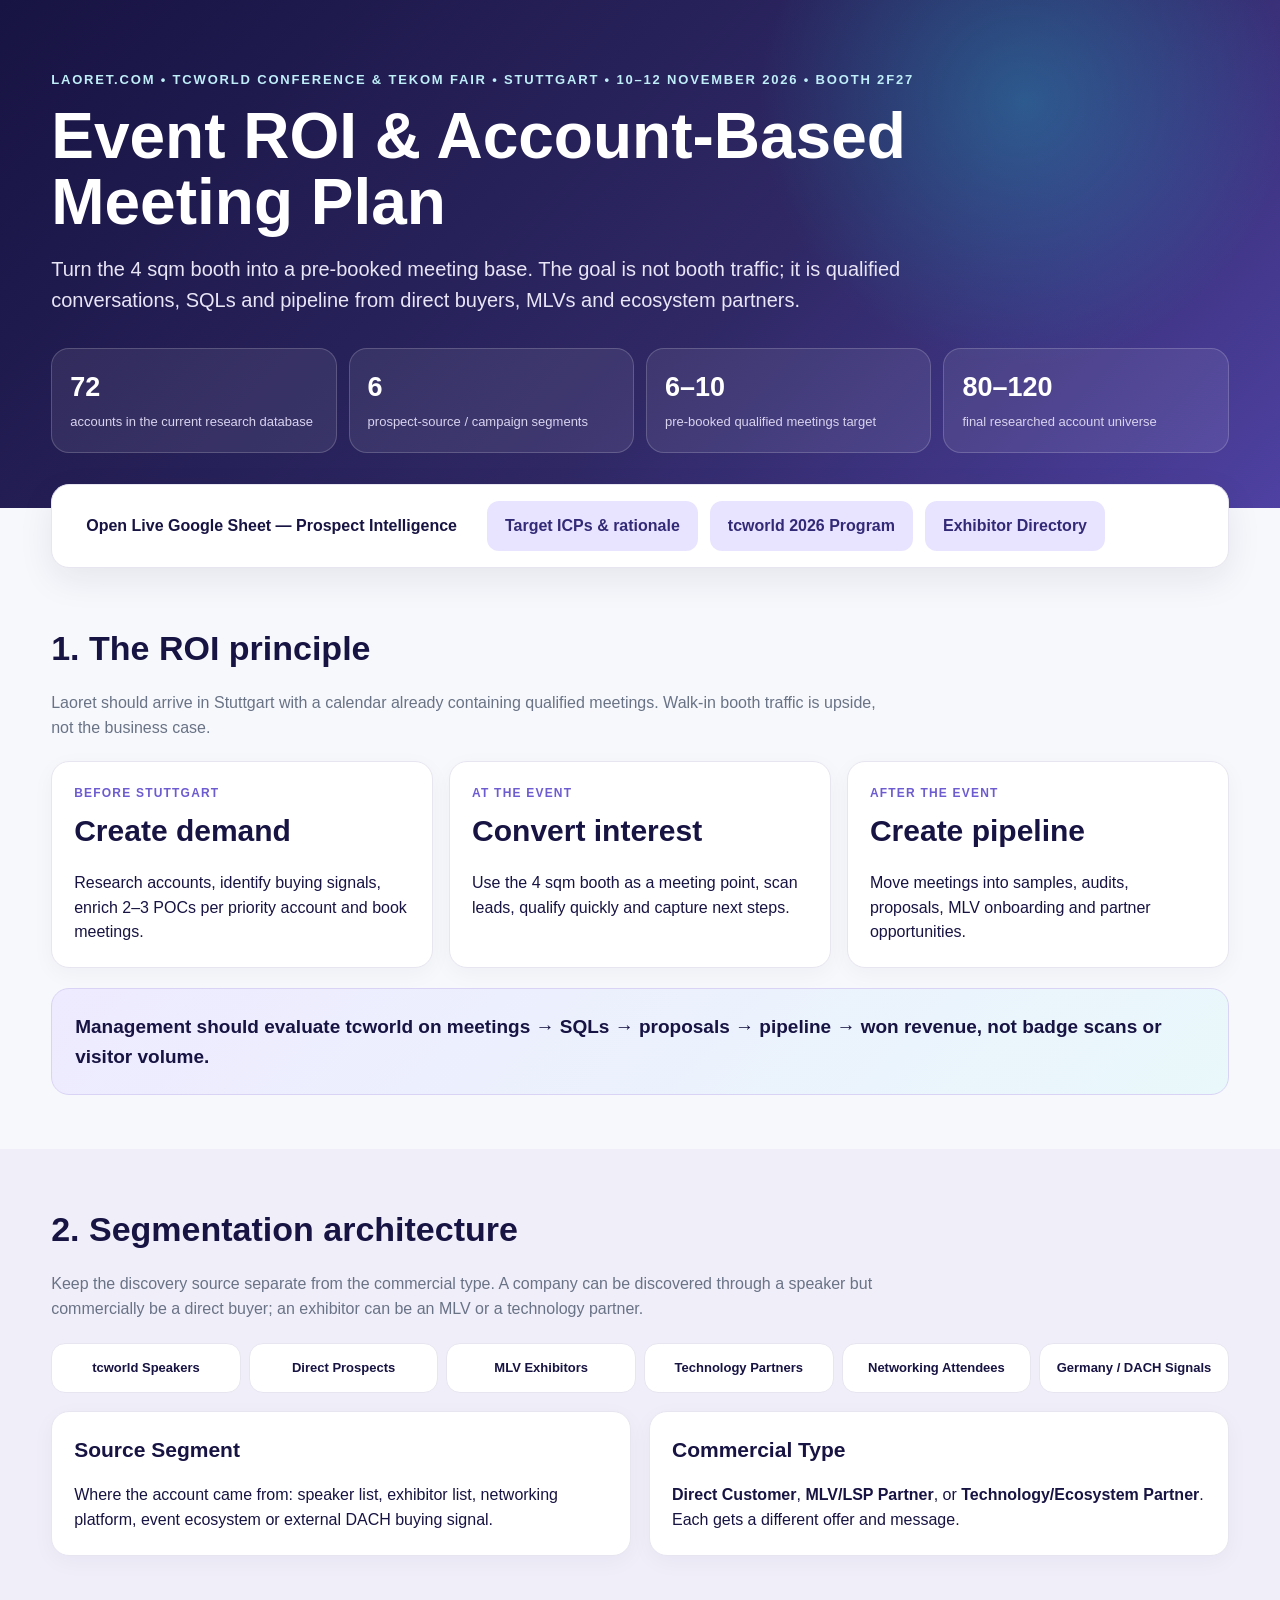
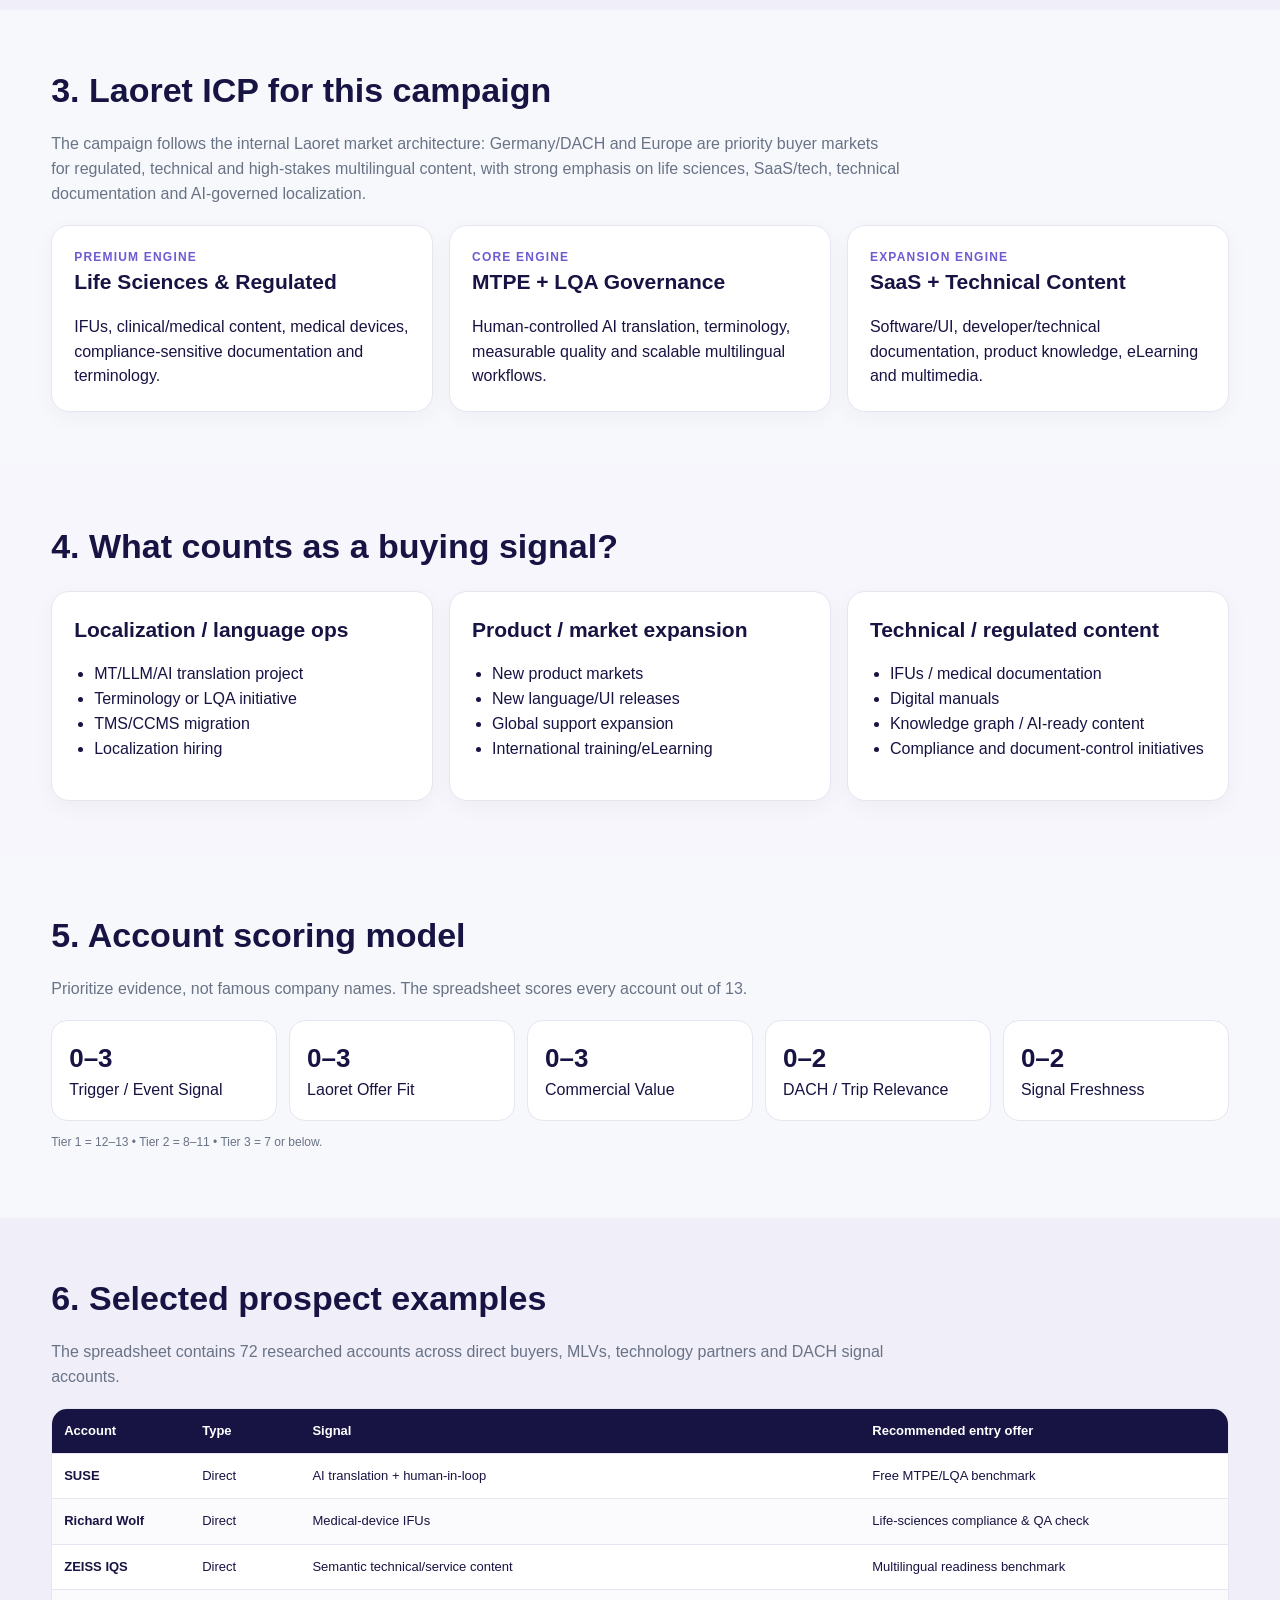
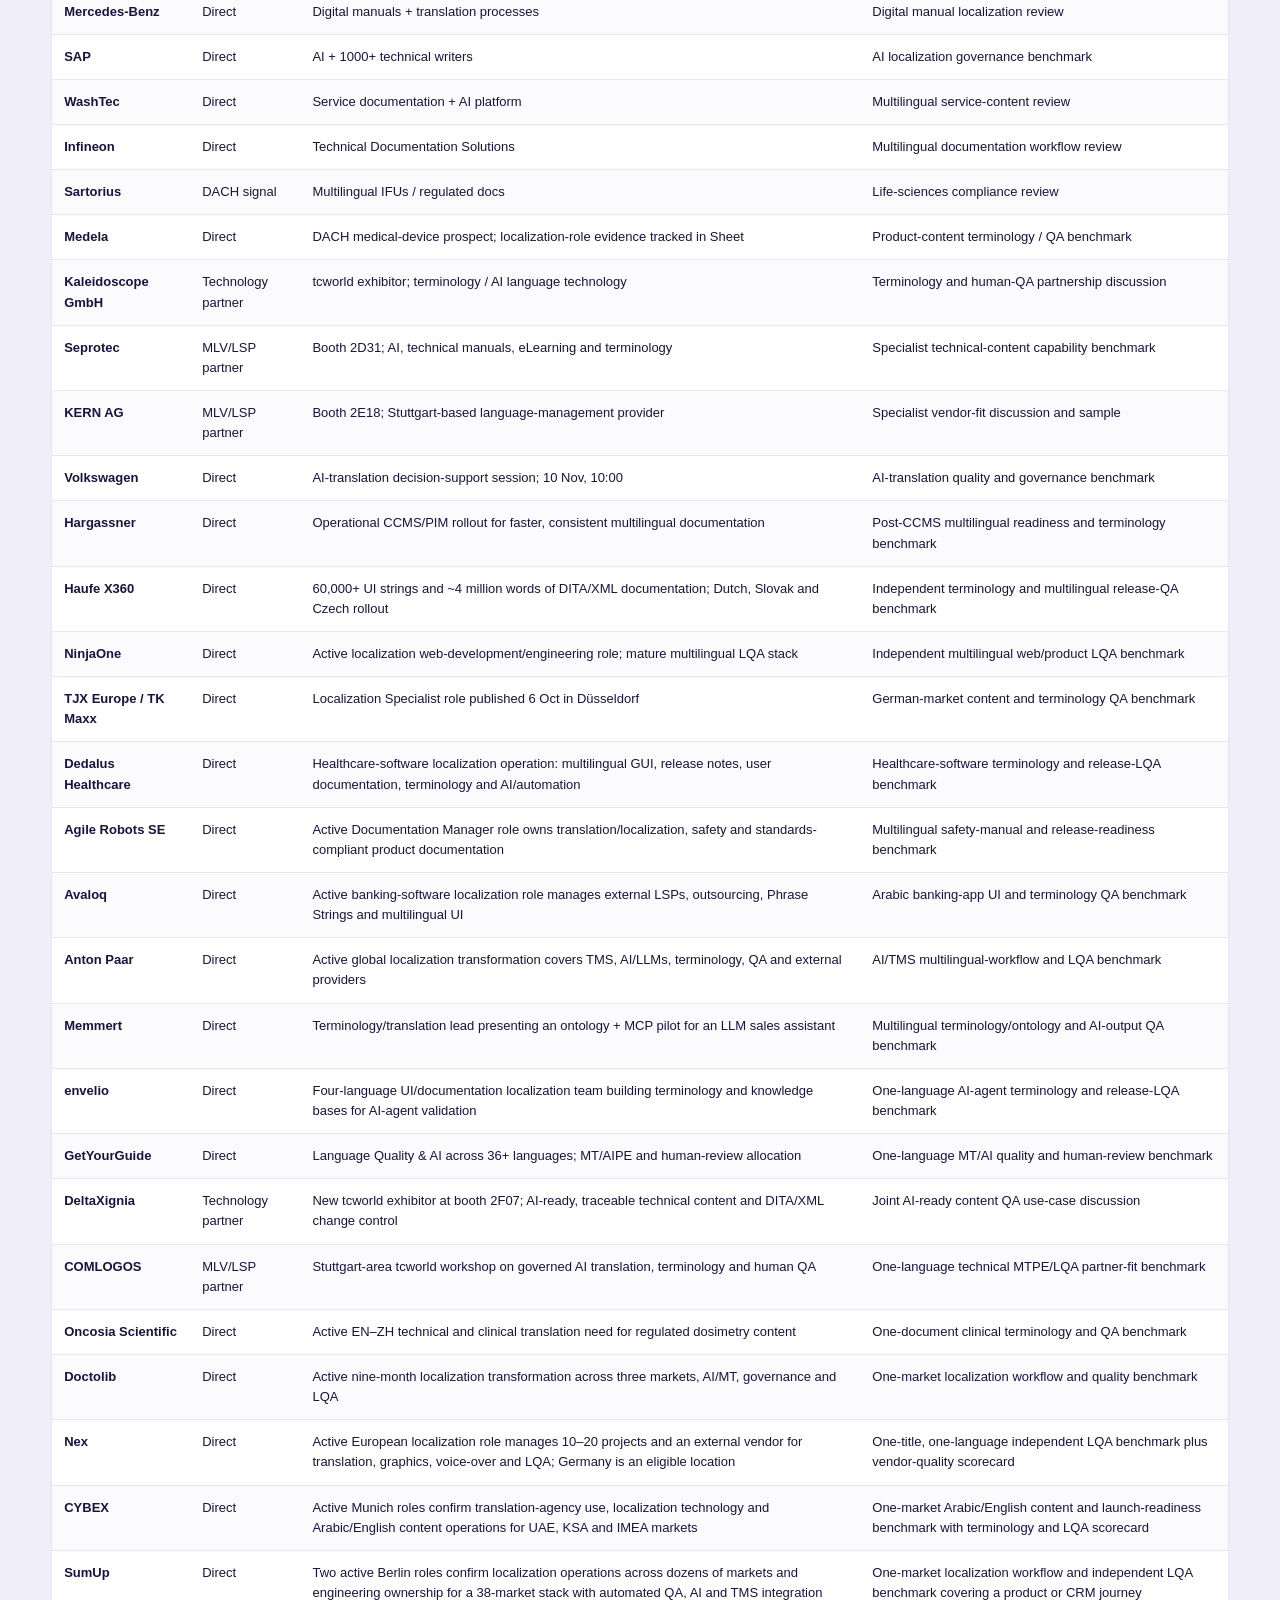
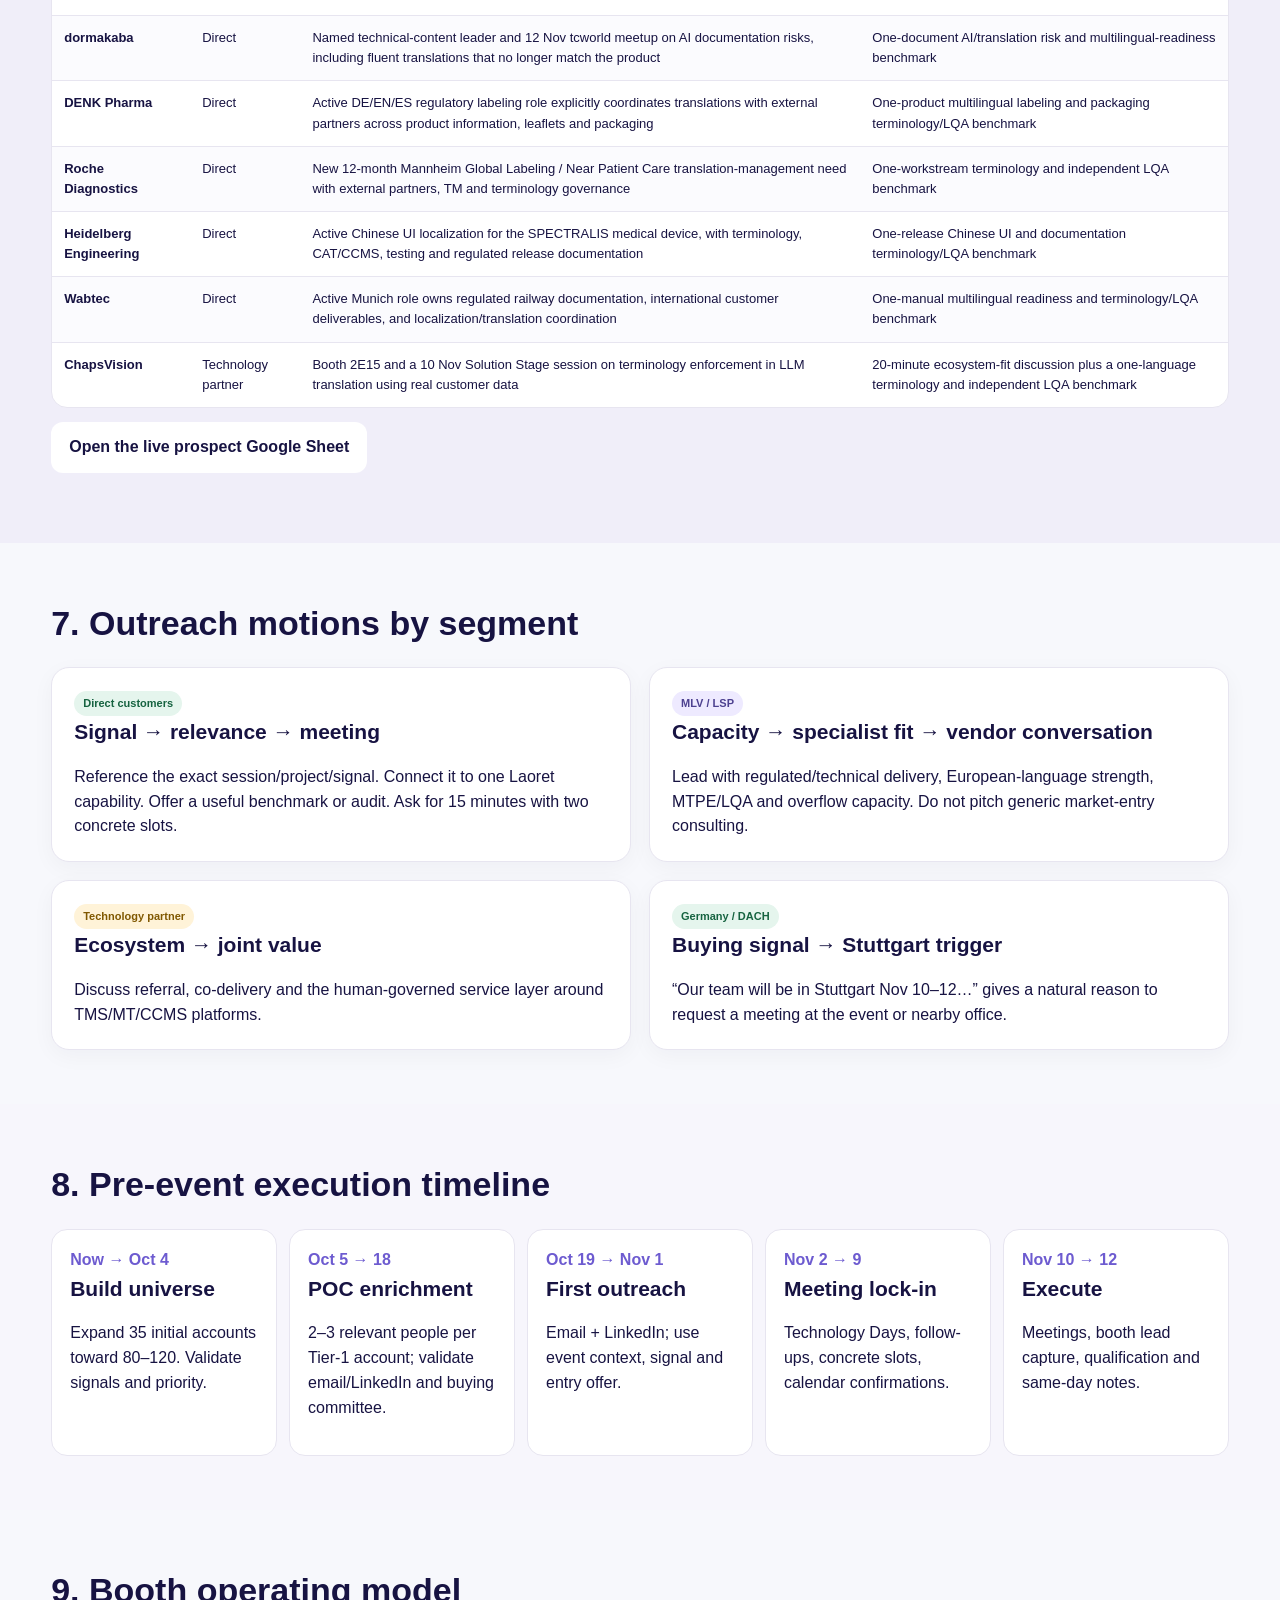
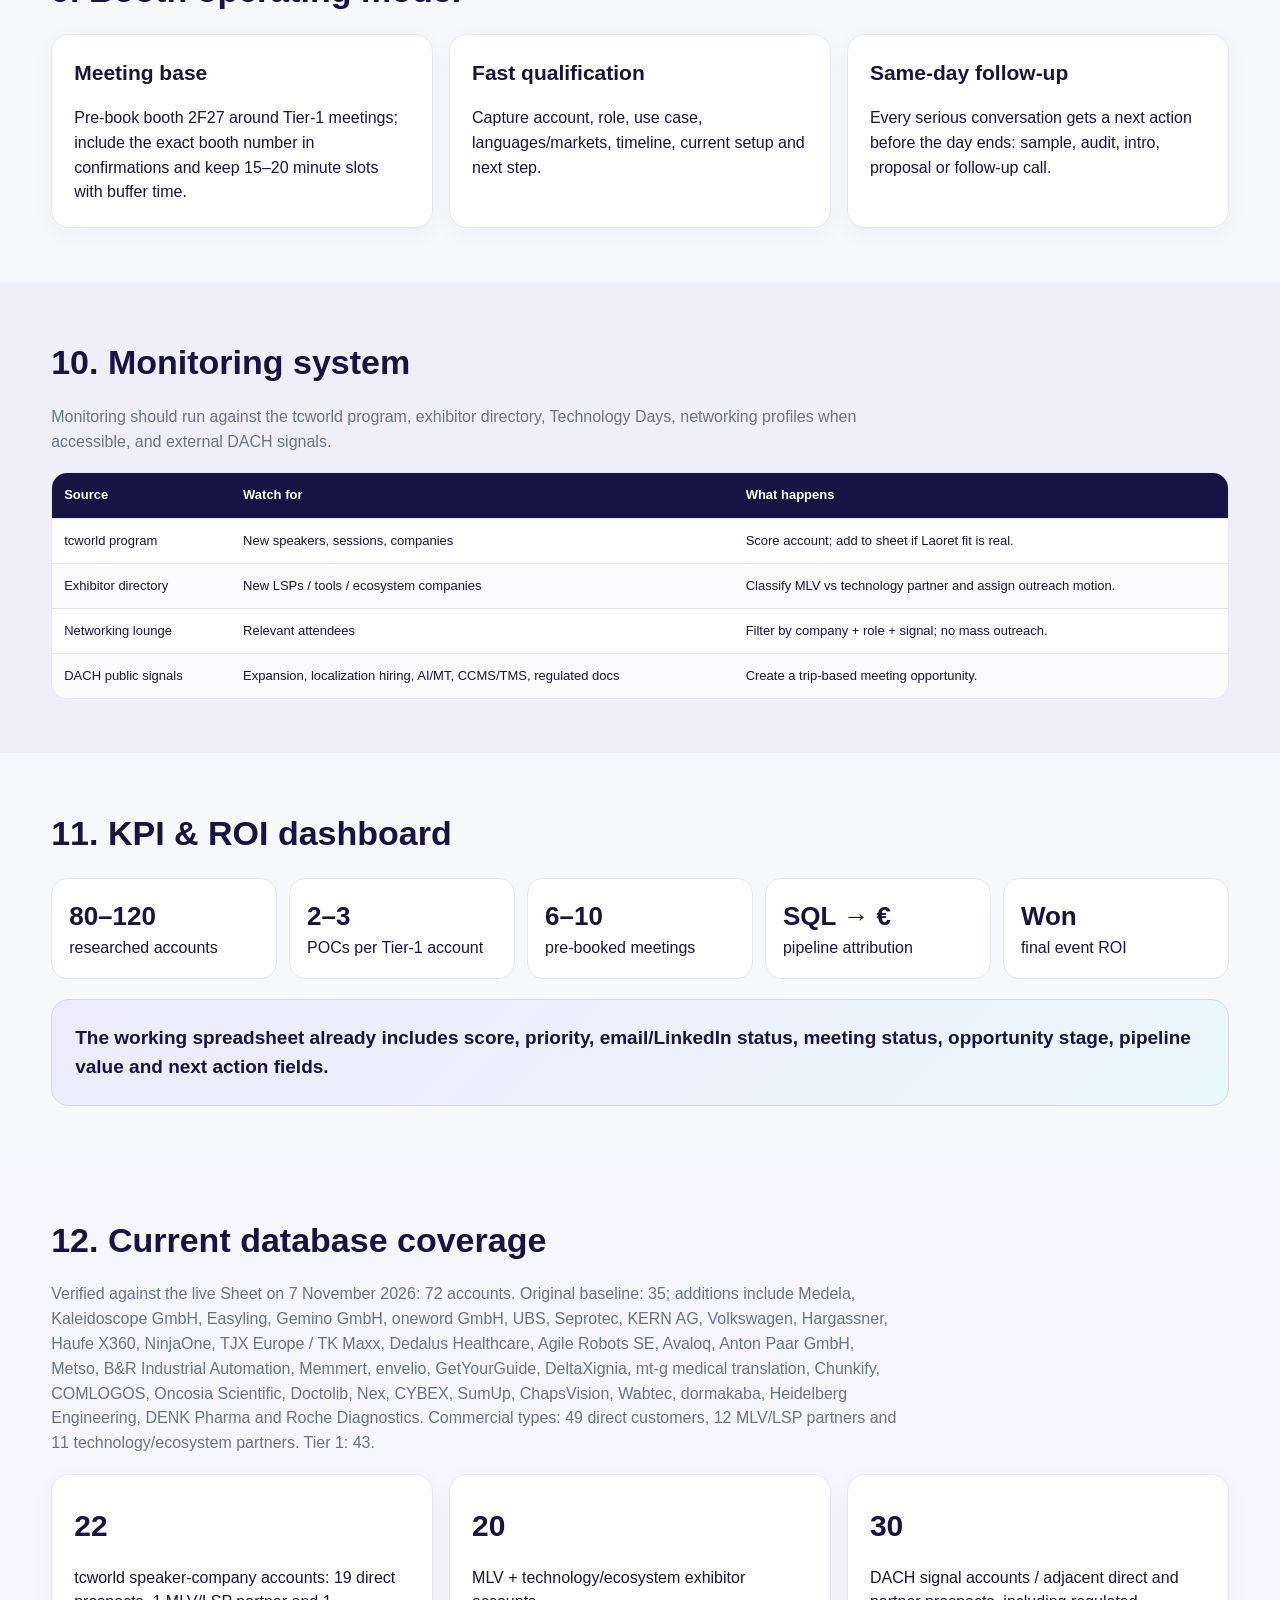
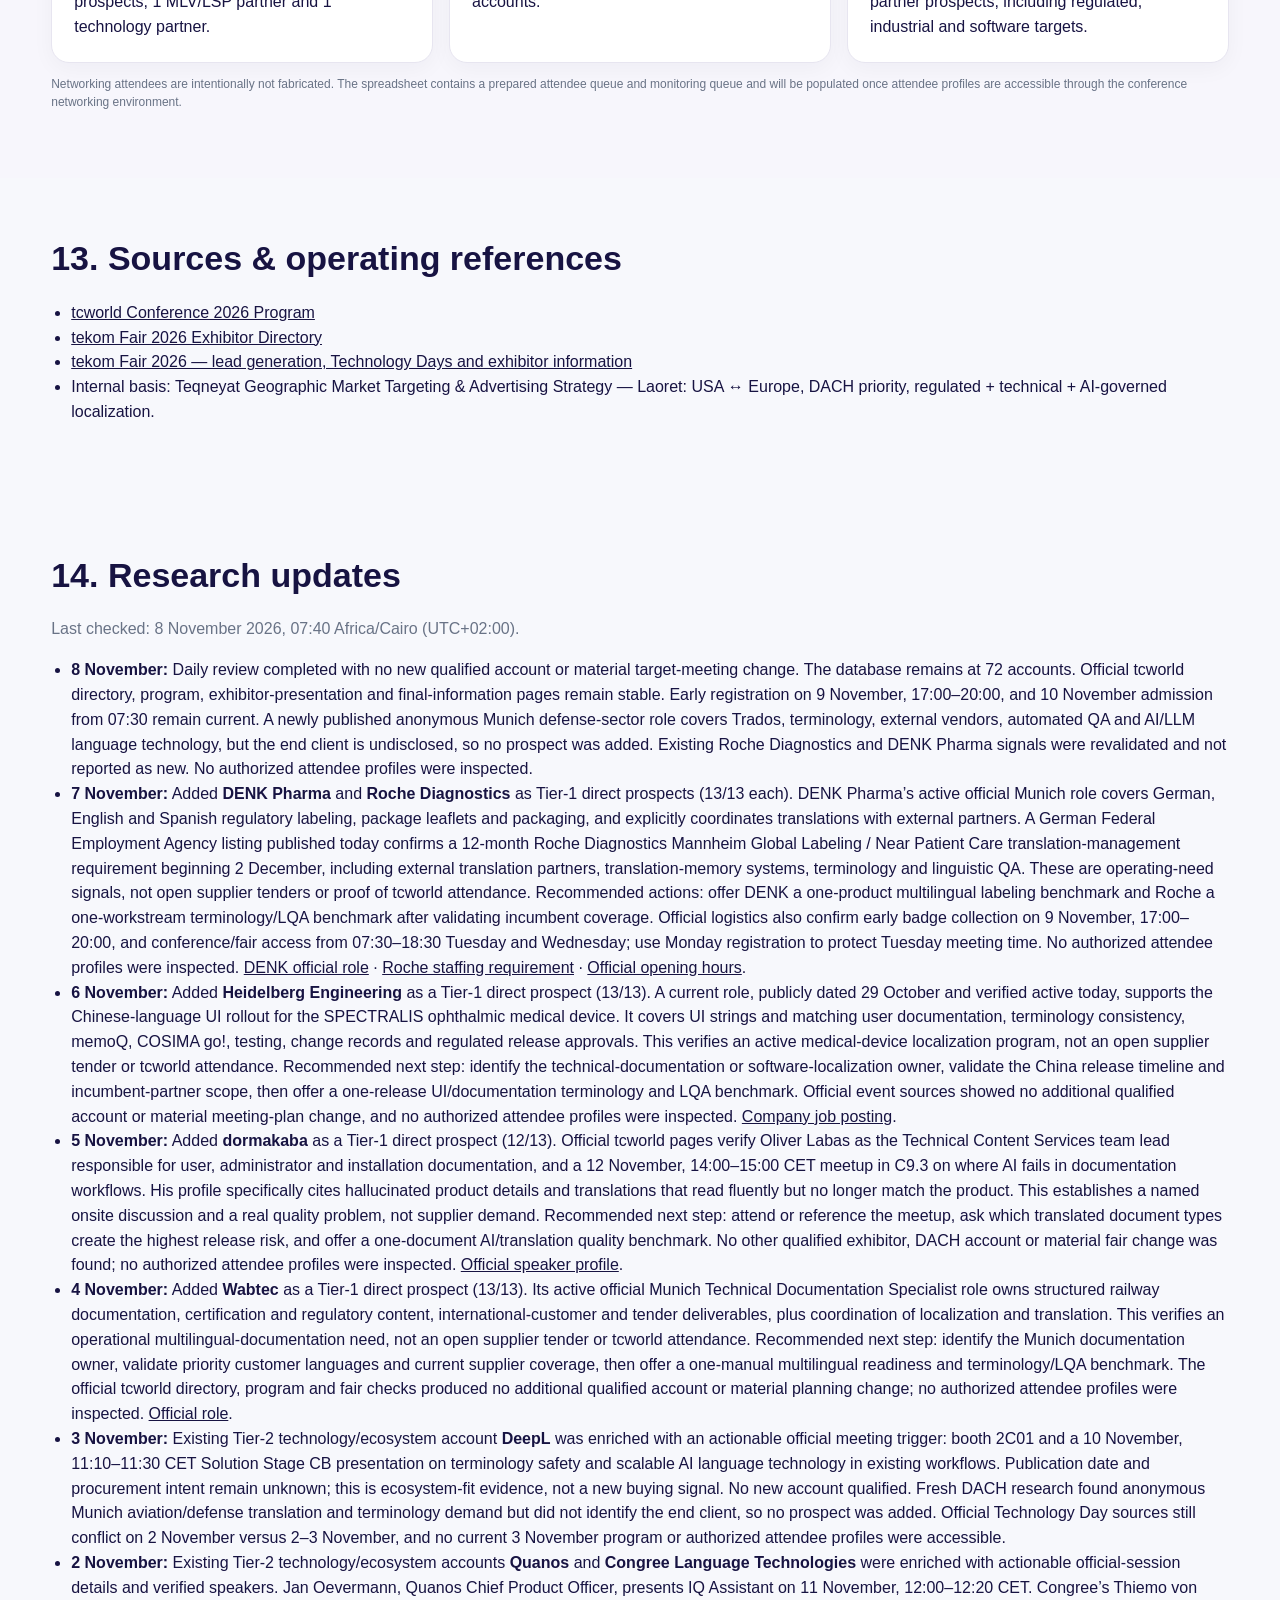
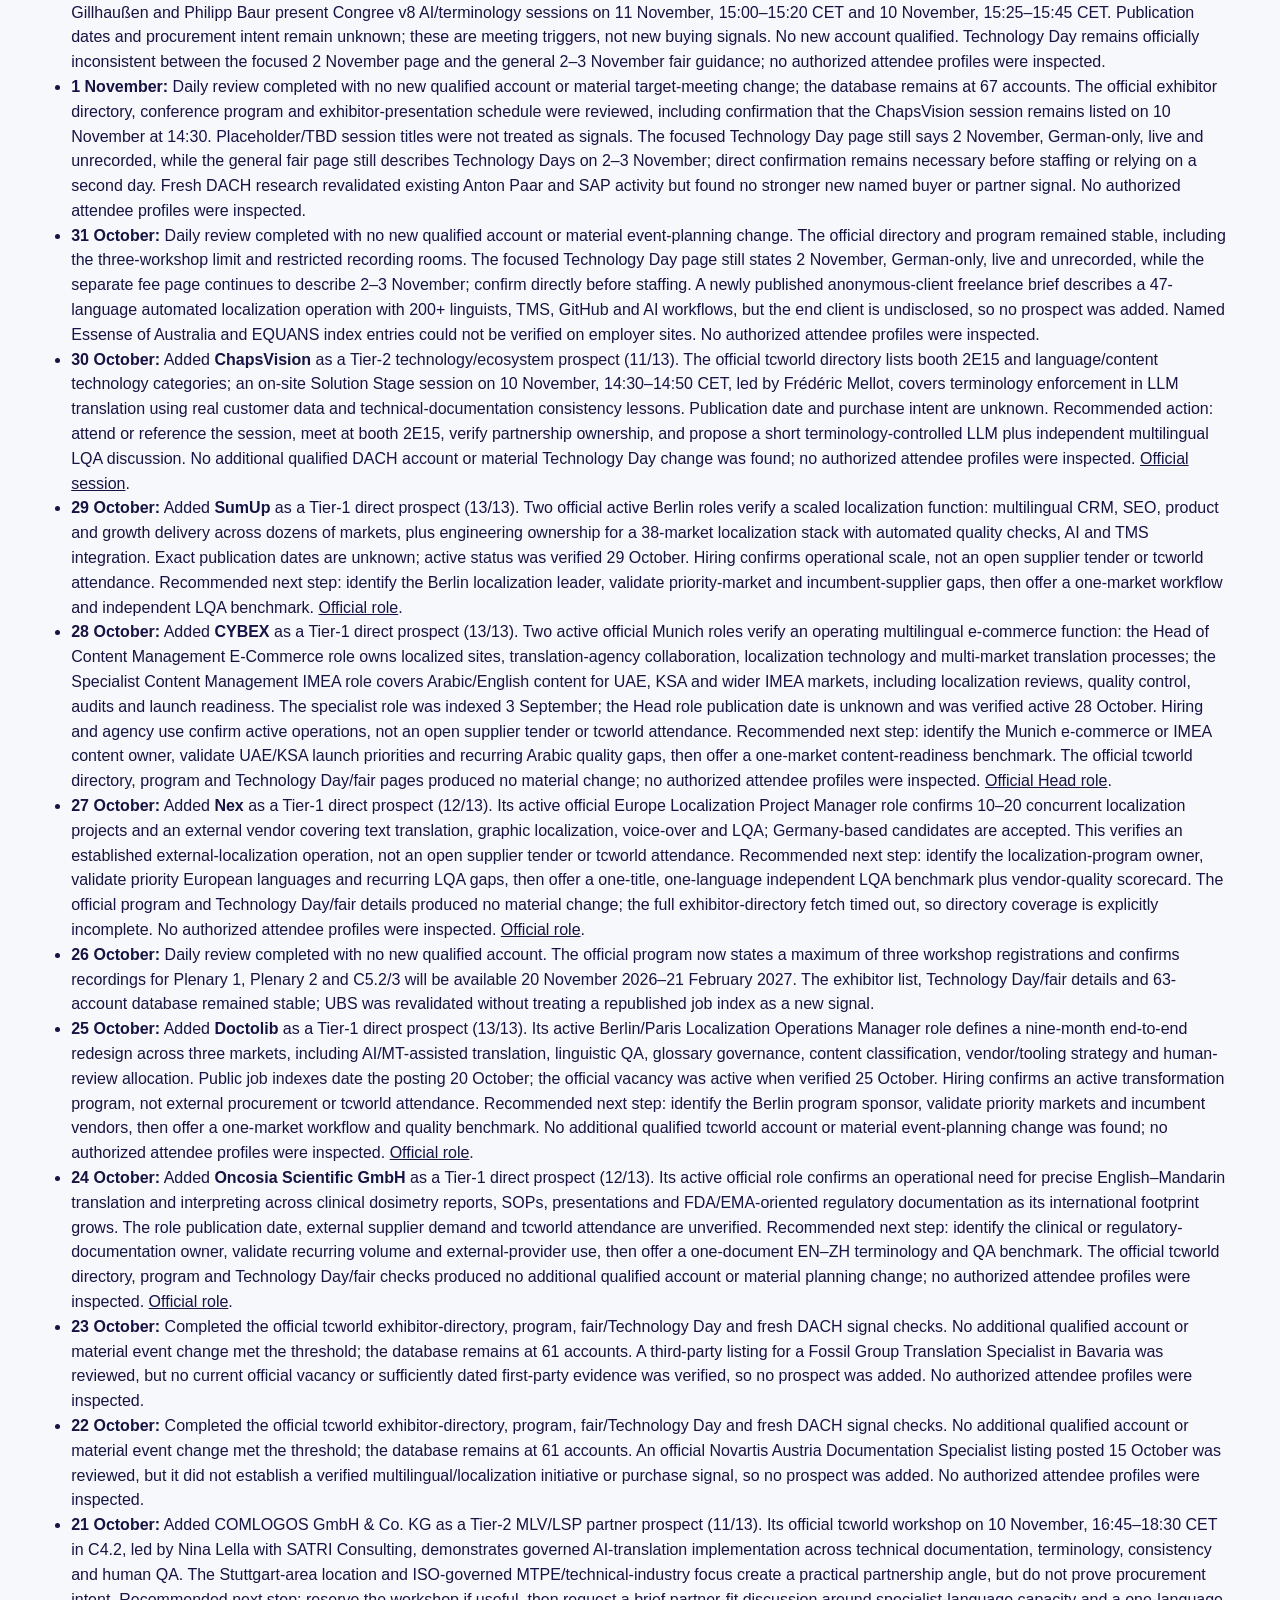
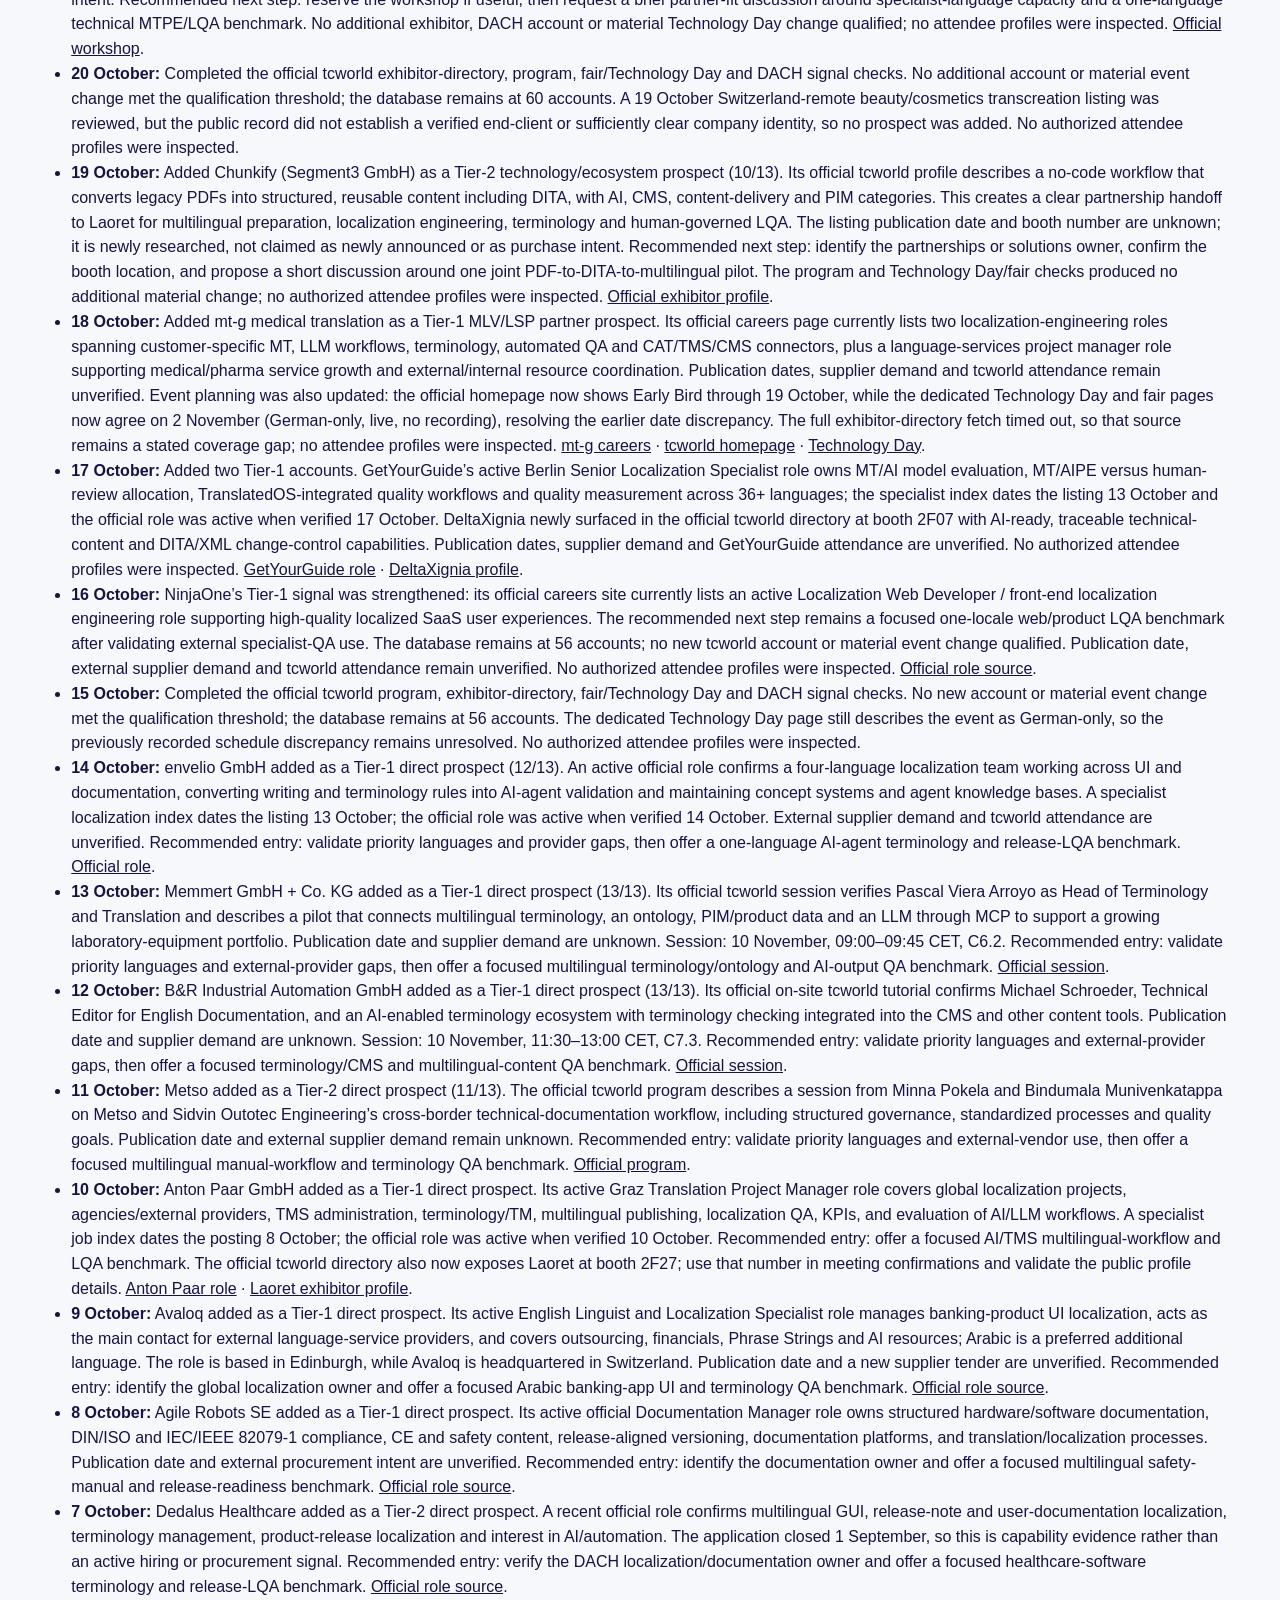
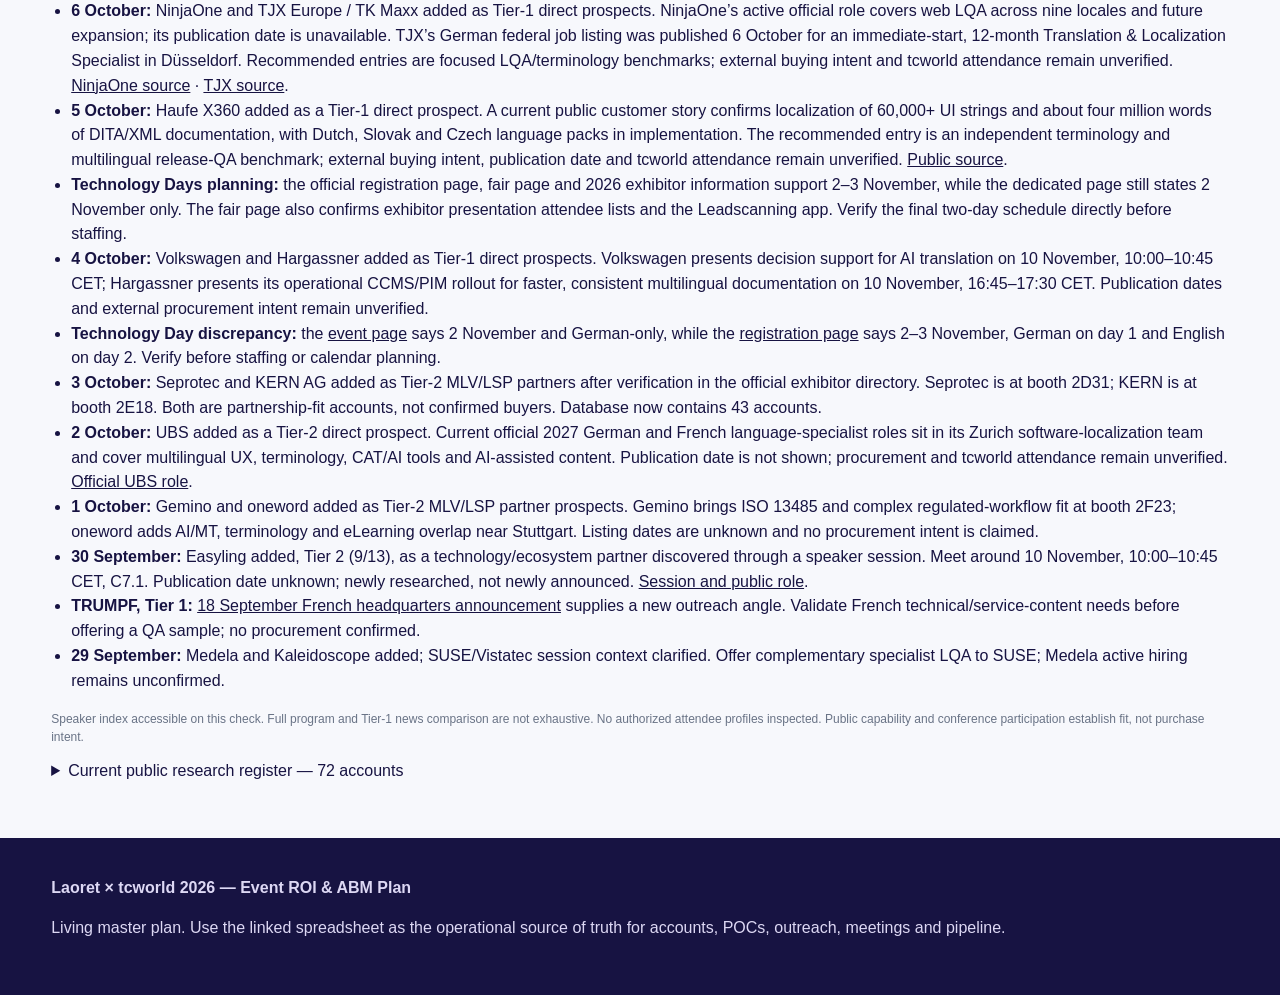
==== commit 065f9610: "Record 8 November prospect watch" ====
--- a/index.html
+++ b/index.html
@@ -15,4 +15,4 @@
 <section><div class="wrap"><h2>11. KPI & ROI dashboard</h2><div class="metricrow" style="margin-top:18px"><div class="metric"><strong>80–120</strong><span>researched accounts</span></div><div class="metric"><strong>2–3</strong><span>POCs per Tier-1 account</span></div><div class="metric"><strong>6–10</strong><span>pre-booked meetings</span></div><div class="metric"><strong>SQL → €</strong><span>pipeline attribution</span></div><div class="metric"><strong>Won</strong><span>final event ROI</span></div></div><div class="callout" style="margin-top:20px">The working spreadsheet already includes score, priority, email/LinkedIn status, meeting status, opportunity stage, pipeline value and next action fields.</div></div></section>
 <section style="background:#f7f6fc"><div class="wrap"><h2>12. Current database coverage</h2><p class="sub">Verified against the live Sheet on 7 November 2026: 72 accounts. Original baseline: 35; additions include Medela, Kaleidoscope GmbH, Easyling, Gemino GmbH, oneword GmbH, UBS, Seprotec, KERN AG, Volkswagen, Hargassner, Haufe X360, NinjaOne, TJX Europe / TK Maxx, Dedalus Healthcare, Agile Robots SE, Avaloq, Anton Paar GmbH, Metso, B&amp;R Industrial Automation, Memmert, envelio, GetYourGuide, DeltaXignia, mt-g medical translation, Chunkify, COMLOGOS, Oncosia Scientific, Doctolib, Nex, CYBEX, SumUp, ChapsVision, Wabtec, dormakaba, Heidelberg Engineering, DENK Pharma and Roche Diagnostics. Commercial types: 49 direct customers, 12 MLV/LSP partners and 11 technology/ecosystem partners. Tier 1: 43.</p><div class="grid3" style="margin-top:18px"><div class="card"><div class="big">22</div><p>tcworld speaker-company accounts: 19 direct prospects, 1 MLV/LSP partner and 1 technology partner.</p></div><div class="card"><div class="big">20</div><p>MLV + technology/ecosystem exhibitor accounts.</p></div><div class="card"><div class="big">30</div><p>DACH signal accounts / adjacent direct and partner prospects, including regulated, industrial and software targets.</p></div></div><p class="small">Networking attendees are intentionally not fabricated. The spreadsheet contains a prepared attendee queue and monitoring queue and will be populated once attendee profiles are accessible through the conference networking environment.</p></div></section>
 <section><div class="wrap"><h2>13. Sources & operating references</h2><ul><li><a href="https://tcworldconference.tekom.de/program">tcworld Conference 2026 Program</a></li><li><a href="https://tcworldconference.tekom.de/fair/exhibitor-directory">tekom Fair 2026 Exhibitor Directory</a></li><li><a href="https://tcworldconference.tekom.de/fair">tekom Fair 2026 — lead generation, Technology Days and exhibitor information</a></li><li>Internal basis: Teqneyat Geographic Market Targeting & Advertising Strategy — Laoret: USA ↔ Europe, DACH priority, regulated + technical + AI-governed localization.</li></ul></div></section>
-<section id="research-updates"><div class="wrap"><h2>14. Research updates</h2><p class="sub">Last checked: 7 November 2026, 07:39 Africa/Cairo (UTC+02:00).</p><ul><li><b>7 November:</b> Added <b>DENK Pharma</b> and <b>Roche Diagnostics</b> as Tier-1 direct prospects (13/13 each). DENK Pharma’s active official Munich role covers German, English and Spanish regulatory labeling, package leaflets and packaging, and explicitly coordinates translations with external partners. A German Federal Employment Agency listing published today confirms a 12-month Roche Diagnostics Mannheim Global Labeling / Near Patient Care translation-management requirement beginning 2 December, including external translation partners, translation-memory systems, terminology and linguistic QA. These are operating-need signals, not open supplier tenders or proof of tcworld attendance. Recommended actions: offer DENK a one-product multilingual labeling benchmark and Roche a one-workstream terminology/LQA benchmark after validating incumbent coverage. Official logistics also confirm early badge collection on 9 November, 17:00–20:00, and conference/fair access from 07:30–18:30 Tuesday and Wednesday; use Monday registration to protect Tuesday meeting time. No authorized attendee profiles were inspected. <a href="https://denk-family.jobs.personio.com/job/2360005?language=de">DENK official role</a> · <a href="https://www.arbeitsagentur.de/jobsuche/jobdetail/11864-Q74BOEUBJ5OVMRXR-S">Roche staffing requirement</a> · <a href="https://tcworldconference.tekom.de/plan-your-visit/opening-hours">Official opening hours</a>.</li><li><b>6 November:</b> Added <b>Heidelberg Engineering</b> as a Tier-1 direct prospect (13/13). A current role, publicly dated 29 October and verified active today, supports the Chinese-language UI rollout for the SPECTRALIS ophthalmic medical device. It covers UI strings and matching user documentation, terminology consistency, memoQ, COSIMA go!, testing, change records and regulated release approvals. This verifies an active medical-device localization program, not an open supplier tender or tcworld attendance. Recommended next step: identify the technical-documentation or software-localization owner, validate the China release timeline and incumbent-partner scope, then offer a one-release UI/documentation terminology and LQA benchmark. Official event sources showed no additional qualified account or material meeting-plan change, and no authorized attendee profiles were inspected. <a href="https://de.linkedin.com/jobs/view/technischer-redakteur-m-w-d-chinese-ui-at-heidelberg-engineering-4484443485">Company job posting</a>.</li><li><b>5 November:</b> Added <b>dormakaba</b> as a Tier-1 direct prospect (12/13). Official tcworld pages verify Oliver Labas as the Technical Content Services team lead responsible for user, administrator and installation documentation, and a 12 November, 14:00–15:00 CET meetup in C9.3 on where AI fails in documentation workflows. His profile specifically cites hallucinated product details and translations that read fluently but no longer match the product. This establishes a named onsite discussion and a real quality problem, not supplier demand. Recommended next step: attend or reference the meetup, ask which translated document types create the highest release risk, and offer a one-document AI/translation quality benchmark. No other qualified exhibitor, DACH account or material fair change was found; no authorized attendee profiles were inspected. <a href="https://tcworldconference.tekom.de/tcworld-conference-program/speakers/speaker/labas-oliver">Official speaker profile</a>.</li><li><b>4 November:</b> Added <b>Wabtec</b> as a Tier-1 direct prospect (13/13). Its active official Munich Technical Documentation Specialist role owns structured railway documentation, certification and regulatory content, international-customer and tender deliverables, plus coordination of localization and translation. This verifies an operational multilingual-documentation need, not an open supplier tender or tcworld attendance. Recommended next step: identify the Munich documentation owner, validate priority customer languages and current supplier coverage, then offer a one-manual multilingual readiness and terminology/LQA benchmark. The official tcworld directory, program and fair checks produced no additional qualified account or material planning change; no authorized attendee profiles were inspected. <a href="https://careers.wabtec.com/pt/job/technical-documentation-specialist-in-munich-ba-germany-jid-3596">Official role</a>.</li><li><b>3 November:</b> Existing Tier-2 technology/ecosystem account <b>DeepL</b> was enriched with an actionable official meeting trigger: booth 2C01 and a 10 November, 11:10–11:30 CET Solution Stage CB presentation on terminology safety and scalable AI language technology in existing workflows. Publication date and procurement intent remain unknown; this is ecosystem-fit evidence, not a new buying signal. No new account qualified. Fresh DACH research found anonymous Munich aviation/defense translation and terminology demand but did not identify the end client, so no prospect was added. Official Technology Day sources still conflict on 2 November versus 2–3 November, and no current 3 November program or authorized attendee profiles were accessible.</li><li><b>2 November:</b> Existing Tier-2 technology/ecosystem accounts <b>Quanos</b> and <b>Congree Language Technologies</b> were enriched with actionable official-session details and verified speakers. Jan Oevermann, Quanos Chief Product Officer, presents IQ Assistant on 11 November, 12:00–12:20 CET. Congree’s Thiemo von Gillhaußen and Philipp Baur present Congree v8 AI/terminology sessions on 11 November, 15:00–15:20 CET and 10 November, 15:25–15:45 CET. Publication dates and procurement intent remain unknown; these are meeting triggers, not new buying signals. No new account qualified. Technology Day remains officially inconsistent between the focused 2 November page and the general 2–3 November fair guidance; no authorized attendee profiles were inspected.</li><li><b>1 November:</b> Daily review completed with no new qualified account or material target-meeting change; the database remains at 67 accounts. The official exhibitor directory, conference program and exhibitor-presentation schedule were reviewed, including confirmation that the ChapsVision session remains listed on 10 November at 14:30. Placeholder/TBD session titles were not treated as signals. The focused Technology Day page still says 2 November, German-only, live and unrecorded, while the general fair page still describes Technology Days on 2–3 November; direct confirmation remains necessary before staffing or relying on a second day. Fresh DACH research revalidated existing Anton Paar and SAP activity but found no stronger new named buyer or partner signal. No authorized attendee profiles were inspected.</li><li><b>31 October:</b> Daily review completed with no new qualified account or material event-planning change. The official directory and program remained stable, including the three-workshop limit and restricted recording rooms. The focused Technology Day page still states 2 November, German-only, live and unrecorded, while the separate fee page continues to describe 2–3 November; confirm directly before staffing. A newly published anonymous-client freelance brief describes a 47-language automated localization operation with 200+ linguists, TMS, GitHub and AI workflows, but the end client is undisclosed, so no prospect was added. Named Essense of Australia and EQUANS index entries could not be verified on employer sites. No authorized attendee profiles were inspected.</li><li><b>30 October:</b> Added <b>ChapsVision</b> as a Tier-2 technology/ecosystem prospect (11/13). The official tcworld directory lists booth 2E15 and language/content technology categories; an on-site Solution Stage session on 10 November, 14:30–14:50 CET, led by Frédéric Mellot, covers terminology enforcement in LLM translation using real customer data and technical-documentation consistency lessons. Publication date and purchase intent are unknown. Recommended action: attend or reference the session, meet at booth 2E15, verify partnership ownership, and propose a short terminology-controlled LLM plus independent multilingual LQA discussion. No additional qualified DACH account or material Technology Day change was found; no authorized attendee profiles were inspected. <a href="https://tcworldconference.tekom.de/program/exhibitor-presentations/terminology-enforcement-in-llm-translation-what-we-got-wrong-what-works">Official session</a>.</li><li><b>29 October:</b> Added <b>SumUp</b> as a Tier-1 direct prospect (13/13). Two official active Berlin roles verify a scaled localization function: multilingual CRM, SEO, product and growth delivery across dozens of markets, plus engineering ownership for a 38-market localization stack with automated quality checks, AI and TMS integration. Exact publication dates are unknown; active status was verified 29 October. Hiring confirms operational scale, not an open supplier tender or tcworld attendance. Recommended next step: identify the Berlin localization leader, validate priority-market and incumbent-supplier gaps, then offer a one-market workflow and independent LQA benchmark. <a href="https://www.sumup.com/careers/positions/berlin-germany/engineering/senior-fullstack-engineer-localization/8773687002/">Official role</a>.</li><li><b>28 October:</b> Added <b>CYBEX</b> as a Tier-1 direct prospect (13/13). Two active official Munich roles verify an operating multilingual e-commerce function: the Head of Content Management E-Commerce role owns localized sites, translation-agency collaboration, localization technology and multi-market translation processes; the Specialist Content Management IMEA role covers Arabic/English content for UAE, KSA and wider IMEA markets, including localization reviews, quality control, audits and launch readiness. The specialist role was indexed 3 September; the Head role publication date is unknown and was verified active 28 October. Hiring and agency use confirm active operations, not an open supplier tender or tcworld attendance. Recommended next step: identify the Munich e-commerce or IMEA content owner, validate UAE/KSA launch priorities and recurring Arabic quality gaps, then offer a one-market content-readiness benchmark. The official tcworld directory, program and Technology Day/fair pages produced no material change; no authorized attendee profiles were inspected. <a href="https://careers.cybex-online.com/job/Munich-Head-of-Content-Management-E-Commerce-%28mwd%29/1391257133/">Official Head role</a>.</li><li><b>27 October:</b> Added <b>Nex</b> as a Tier-1 direct prospect (12/13). Its active official Europe Localization Project Manager role confirms 10–20 concurrent localization projects and an external vendor covering text translation, graphic localization, voice-over and LQA; Germany-based candidates are accepted. This verifies an established external-localization operation, not an open supplier tender or tcworld attendance. Recommended next step: identify the localization-program owner, validate priority European languages and recurring LQA gaps, then offer a one-title, one-language independent LQA benchmark plus vendor-quality scorecard. The official program and Technology Day/fair details produced no material change; the full exhibitor-directory fetch timed out, so directory coverage is explicitly incomplete. No authorized attendee profiles were inspected. <a href="https://job-boards.greenhouse.io/nex/jobs/5424281008">Official role</a>.</li><li><b>26 October:</b> Daily review completed with no new qualified account. The official program now states a maximum of three workshop registrations and confirms recordings for Plenary 1, Plenary 2 and C5.2/3 will be available 20 November 2026–21 February 2027. The exhibitor list, Technology Day/fair details and 63-account database remained stable; UBS was revalidated without treating a republished job index as a new signal.</li><li><b>25 October:</b> Added <b>Doctolib</b> as a Tier-1 direct prospect (13/13). Its active Berlin/Paris Localization Operations Manager role defines a nine-month end-to-end redesign across three markets, including AI/MT-assisted translation, linguistic QA, glossary governance, content classification, vendor/tooling strategy and human-review allocation. Public job indexes date the posting 20 October; the official vacancy was active when verified 25 October. Hiring confirms an active transformation program, not external procurement or tcworld attendance. Recommended next step: identify the Berlin program sponsor, validate priority markets and incumbent vendors, then offer a one-market workflow and quality benchmark. No additional qualified tcworld account or material event-planning change was found; no authorized attendee profiles were inspected. <a href="https://job-boards.greenhouse.io/doctolib/jobs/8034473003">Official role</a>.</li><li><b>24 October:</b> Added <b>Oncosia Scientific GmbH</b> as a Tier-1 direct prospect (12/13). Its active official role confirms an operational need for precise English–Mandarin translation and interpreting across clinical dosimetry reports, SOPs, presentations and FDA/EMA-oriented regulatory documentation as its international footprint grows. The role publication date, external supplier demand and tcworld attendance are unverified. Recommended next step: identify the clinical or regulatory-documentation owner, validate recurring volume and external-provider use, then offer a one-document EN–ZH terminology and QA benchmark. The official tcworld directory, program and Technology Day/fair checks produced no additional qualified account or material planning change; no authorized attendee profiles were inspected. <a href="https://www.oncosia.de/careers/werkstudent-translation/">Official role</a>.</li><li><b>23 October:</b> Completed the official tcworld exhibitor-directory, program, fair/Technology Day and fresh DACH signal checks. No additional qualified account or material event change met the threshold; the database remains at 61 accounts. A third-party listing for a Fossil Group Translation Specialist in Bavaria was reviewed, but no current official vacancy or sufficiently dated first-party evidence was verified, so no prospect was added. No authorized attendee profiles were inspected.</li><li><b>22 October:</b> Completed the official tcworld exhibitor-directory, program, fair/Technology Day and fresh DACH signal checks. No additional qualified account or material event change met the threshold; the database remains at 61 accounts. An official Novartis Austria Documentation Specialist listing posted 15 October was reviewed, but it did not establish a verified multilingual/localization initiative or purchase signal, so no prospect was added. No authorized attendee profiles were inspected.</li><li><b>21 October:</b> Added COMLOGOS GmbH &amp; Co. KG as a Tier-2 MLV/LSP partner prospect (11/13). Its official tcworld workshop on 10 November, 16:45–18:30 CET in C4.2, led by Nina Lella with SATRI Consulting, demonstrates governed AI-translation implementation across technical documentation, terminology, consistency and human QA. The Stuttgart-area location and ISO-governed MTPE/technical-industry focus create a practical partnership angle, but do not prove procurement intent. Recommended next step: reserve the workshop if useful, then request a brief partner-fit discussion around specialist-language capacity and a one-language technical MTPE/LQA benchmark. No additional exhibitor, DACH account or material Technology Day change qualified; no attendee profiles were inspected. <a href="https://tcworldconference.tekom.de/program/detail/hands-on-ki-uebersetzung-qualitaet-bewerten-prozesse-verstehen-und-dirigieren">Official workshop</a>.</li><li><b>20 October:</b> Completed the official tcworld exhibitor-directory, program, fair/Technology Day and DACH signal checks. No additional account or material event change met the qualification threshold; the database remains at 60 accounts. A 19 October Switzerland-remote beauty/cosmetics transcreation listing was reviewed, but the public record did not establish a verified end-client or sufficiently clear company identity, so no prospect was added. No authorized attendee profiles were inspected.</li><li><b>19 October:</b> Added Chunkify (Segment3 GmbH) as a Tier-2 technology/ecosystem prospect (10/13). Its official tcworld profile describes a no-code workflow that converts legacy PDFs into structured, reusable content including DITA, with AI, CMS, content-delivery and PIM categories. This creates a clear partnership handoff to Laoret for multilingual preparation, localization engineering, terminology and human-governed LQA. The listing publication date and booth number are unknown; it is newly researched, not claimed as newly announced or as purchase intent. Recommended next step: identify the partnerships or solutions owner, confirm the booth location, and propose a short discussion around one joint PDF-to-DITA-to-multilingual pilot. The program and Technology Day/fair checks produced no additional material change; no authorized attendee profiles were inspected. <a href="https://tcworldconference.tekom.de/fair/exhibitor-directory/chunkify">Official exhibitor profile</a>.</li><li><b>18 October:</b> Added mt-g medical translation as a Tier-1 MLV/LSP partner prospect. Its official careers page currently lists two localization-engineering roles spanning customer-specific MT, LLM workflows, terminology, automated QA and CAT/TMS/CMS connectors, plus a language-services project manager role supporting medical/pharma service growth and external/internal resource coordination. Publication dates, supplier demand and tcworld attendance remain unverified. Event planning was also updated: the official homepage now shows Early Bird through 19 October, while the dedicated Technology Day and fair pages now agree on 2 November (German-only, live, no recording), resolving the earlier date discrepancy. The full exhibitor-directory fetch timed out, so that source remains a stated coverage gap; no attendee profiles were inspected. <a href="https://www.mt-g.com/en/join-us/jobs-careers">mt-g careers</a> · <a href="https://tcworldconference.tekom.de/">tcworld homepage</a> · <a href="https://tcworldconference.tekom.de/fair/technology-day">Technology Day</a>.</li><li><b>17 October:</b> Added two Tier-1 accounts. GetYourGuide’s active Berlin Senior Localization Specialist role owns MT/AI model evaluation, MT/AIPE versus human-review allocation, TranslatedOS-integrated quality workflows and quality measurement across 36+ languages; the specialist index dates the listing 13 October and the official role was active when verified 17 October. DeltaXignia newly surfaced in the official tcworld directory at booth 2F07 with AI-ready, traceable technical-content and DITA/XML change-control capabilities. Publication dates, supplier demand and GetYourGuide attendance are unverified. No authorized attendee profiles were inspected. <a href="https://getyourguide.careers/jobs/7571066?gh_src=my.greenhouse.search">GetYourGuide role</a> · <a href="https://tcworldconference.tekom.de/fair/exhibitor-directory/deltaxml-ltd">DeltaXignia profile</a>.</li><li><b>16 October:</b> NinjaOne’s Tier-1 signal was strengthened: its official careers site currently lists an active Localization Web Developer / front-end localization engineering role supporting high-quality localized SaaS user experiences. The recommended next step remains a focused one-locale web/product LQA benchmark after validating external specialist-QA use. The database remains at 56 accounts; no new tcworld account or material event change qualified. Publication date, external supplier demand and tcworld attendance remain unverified. No authorized attendee profiles were inspected. <a href="https://jobs.jobvite.com/ninjaone/job/oLLEAfwu">Official role source</a>.</li><li><b>15 October:</b> Completed the official tcworld program, exhibitor-directory, fair/Technology Day and DACH signal checks. No new account or material event change met the qualification threshold; the database remains at 56 accounts. The dedicated Technology Day page still describes the event as German-only, so the previously recorded schedule discrepancy remains unresolved. No authorized attendee profiles were inspected.</li><li><b>14 October:</b> envelio GmbH added as a Tier-1 direct prospect (12/13). An active official role confirms a four-language localization team working across UI and documentation, converting writing and terminology rules into AI-agent validation and maintaining concept systems and agent knowledge bases. A specialist localization index dates the listing 13 October; the official role was active when verified 14 October. External supplier demand and tcworld attendance are unverified. Recommended entry: validate priority languages and provider gaps, then offer a one-language AI-agent terminology and release-LQA benchmark. <a href="https://envelio.jobs.personio.com/job/1039876?language=en">Official role</a>.</li><li><b>13 October:</b> Memmert GmbH + Co. KG added as a Tier-1 direct prospect (13/13). Its official tcworld session verifies Pascal Viera Arroyo as Head of Terminology and Translation and describes a pilot that connects multilingual terminology, an ontology, PIM/product data and an LLM through MCP to support a growing laboratory-equipment portfolio. Publication date and supplier demand are unknown. Session: 10 November, 09:00–09:45 CET, C6.2. Recommended entry: validate priority languages and external-provider gaps, then offer a focused multilingual terminology/ontology and AI-output QA benchmark. <a href="https://tcworldconference.tekom.de/program/detail/pimp-my-ai-wie-memmert-mit-ontologien-mcp-die-ki-besser-macht">Official session</a>.</li><li><b>12 October:</b> B&amp;R Industrial Automation GmbH added as a Tier-1 direct prospect (13/13). Its official on-site tcworld tutorial confirms Michael Schroeder, Technical Editor for English Documentation, and an AI-enabled terminology ecosystem with terminology checking integrated into the CMS and other content tools. Publication date and supplier demand are unknown. Session: 10 November, 11:30–13:00 CET, C7.3. Recommended entry: validate priority languages and external-provider gaps, then offer a focused terminology/CMS and multilingual-content QA benchmark. <a href="https://tcworldconference.tekom.de/program/detail/vibe-coding-using-ai-to-build-the-terminology-tools-you-actually-need">Official session</a>.</li><li><b>11 October:</b> Metso added as a Tier-2 direct prospect (11/13). The official tcworld program describes a session from Minna Pokela and Bindumala Munivenkatappa on Metso and Sidvin Outotec Engineering’s cross-border technical-documentation workflow, including structured governance, standardized processes and quality goals. Publication date and external supplier demand remain unknown. Recommended entry: validate priority languages and external-vendor use, then offer a focused multilingual manual-workflow and terminology QA benchmark. <a href="https://tcworldconference.tekom.de/program">Official program</a>.</li><li><b>10 October:</b> Anton Paar GmbH added as a Tier-1 direct prospect. Its active Graz Translation Project Manager role covers global localization projects, agencies/external providers, TMS administration, terminology/TM, multilingual publishing, localization QA, KPIs, and evaluation of AI/LLM workflows. A specialist job index dates the posting 8 October; the official role was active when verified 10 October. Recommended entry: offer a focused AI/TMS multilingual-workflow and LQA benchmark. The official tcworld directory also now exposes Laoret at booth 2F27; use that number in meeting confirmations and validate the public profile details. <a href="https://www.anton-paar.com/corp-en/careers/open-positions/translation-project-manager-fmx-1/">Anton Paar role</a> · <a href="https://tcworldconference.tekom.de/fair/exhibitor-directory/laoret">Laoret exhibitor profile</a>.</li><li><b>9 October:</b> Avaloq added as a Tier-1 direct prospect. Its active English Linguist and Localization Specialist role manages banking-product UI localization, acts as the main contact for external language-service providers, and covers outsourcing, financials, Phrase Strings and AI resources; Arabic is a preferred additional language. The role is based in Edinburgh, while Avaloq is headquartered in Switzerland. Publication date and a new supplier tender are unverified. Recommended entry: identify the global localization owner and offer a focused Arabic banking-app UI and terminology QA benchmark. <a href="https://jobs.smartrecruiters.com/Avaloq1/744000148735829-english-linguist-and-localization-specialist">Official role source</a>.</li><li><b>8 October:</b> Agile Robots SE added as a Tier-1 direct prospect. Its active official Documentation Manager role owns structured hardware/software documentation, DIN/ISO and IEC/IEEE 82079-1 compliance, CE and safety content, release-aligned versioning, documentation platforms, and translation/localization processes. Publication date and external procurement intent are unverified. Recommended entry: identify the documentation owner and offer a focused multilingual safety-manual and release-readiness benchmark. <a href="https://job-boards.eu.greenhouse.io/agilerobotsse/jobs/4967503101">Official role source</a>.</li><li><b>7 October:</b> Dedalus Healthcare added as a Tier-2 direct prospect. A recent official role confirms multilingual GUI, release-note and user-documentation localization, terminology management, product-release localization and interest in AI/automation. The application closed 1 September, so this is capability evidence rather than an active hiring or procurement signal. Recommended entry: verify the DACH localization/documentation owner and offer a focused healthcare-software terminology and release-LQA benchmark. <a href="https://dedalus.wd3.myworkdayjobs.com/en-US/External/job/Documentation---Localization-Specialist--m-f-d-_JR108462">Official role source</a>.</li><li><b>6 October:</b> NinjaOne and TJX Europe / TK Maxx added as Tier-1 direct prospects. NinjaOne’s active official role covers web LQA across nine locales and future expansion; its publication date is unavailable. TJX’s German federal job listing was published 6 October for an immediate-start, 12-month Translation &amp; Localization Specialist in Düsseldorf. Recommended entries are focused LQA/terminology benchmarks; external buying intent and tcworld attendance remain unverified. <a href="https://jobs.jobvite.com/ninjaone/job/otqFzfwR">NinjaOne source</a> · <a href="https://www.arbeitsagentur.de/jobsuche/jobdetail/10001-1003790206-S">TJX source</a>.</li><li><b>5 October:</b> Haufe X360 added as a Tier-1 direct prospect. A current public customer story confirms localization of 60,000+ UI strings and about four million words of DITA/XML documentation, with Dutch, Slovak and Czech language packs in implementation. The recommended entry is an independent terminology and multilingual release-QA benchmark; external buying intent, publication date and tcworld attendance remain unverified. <a href="https://www.deepl.com/en/customer-stories/haufe-x360">Public source</a>.</li><li><b>Technology Days planning:</b> the official registration page, fair page and 2026 exhibitor information support 2–3 November, while the dedicated page still states 2 November only. The fair page also confirms exhibitor presentation attendee lists and the Leadscanning app. Verify the final two-day schedule directly before staffing.</li><li><b>4 October:</b> Volkswagen and Hargassner added as Tier-1 direct prospects. Volkswagen presents decision support for AI translation on 10 November, 10:00–10:45 CET; Hargassner presents its operational CCMS/PIM rollout for faster, consistent multilingual documentation on 10 November, 16:45–17:30 CET. Publication dates and external procurement intent remain unverified.</li><li><b>Technology Day discrepancy:</b> the <a href="https://tcworldconference.tekom.de/fair/technology-day">event page</a> says 2 November and German-only, while the <a href="https://tcworldconference.tekom.de/registration/fee-information-and-registration">registration page</a> says 2–3 November, German on day 1 and English on day 2. Verify before staffing or calendar planning.</li><li><b>3 October:</b> Seprotec and KERN AG added as Tier-2 MLV/LSP partners after verification in the official exhibitor directory. Seprotec is at booth 2D31; KERN is at booth 2E18. Both are partnership-fit accounts, not confirmed buyers. Database now contains 43 accounts.</li><li><b>2 October:</b> UBS added as a Tier-2 direct prospect. Current official 2027 German and French language-specialist roles sit in its Zurich software-localization team and cover multilingual UX, terminology, CAT/AI tools and AI-assisted content. Publication date is not shown; procurement and tcworld attendance remain unverified. <a href="https://jobs.ubs.com/TGnewUI/Search/home/HomeWithPreLoad?PageType=JobDetails&amp;jobid=351722&amp;partnerid=25008&amp;siteid=5131">Official UBS role</a>.</li><li><b>1 October:</b> Gemino and oneword added as Tier-2 MLV/LSP partner prospects. Gemino brings ISO 13485 and complex regulated-workflow fit at booth 2F23; oneword adds AI/MT, terminology and eLearning overlap near Stuttgart. Listing dates are unknown and no procurement intent is claimed.</li><li><b>30 September:</b> Easyling added, Tier 2 (9/13), as a technology/ecosystem partner discovered through a speaker session. Meet around 10 November, 10:00–10:45 CET, C7.1. Publication date unknown; newly researched, not newly announced. <a href="https://tcworldconference.tekom.de/program/detail/the-new-localization-stack-from-cultural-intelligence-to-the-loc-eval-engineer">Session and public role</a>.</li><li><b>TRUMPF, Tier 1:</b> <a href="https://www.trumpf.com/en_US/newsroom/">18 September French headquarters announcement</a> supplies a new outreach angle. Validate French technical/service-content needs before offering a QA sample; no procurement confirmed.</li><li><b>29 September:</b> Medela and Kaleidoscope added; SUSE/Vistatec session context clarified. Offer complementary specialist LQA to SUSE; Medela active hiring remains unconfirmed.</li></ul><p class="small">Speaker index accessible on this check. Full program and Tier-1 news comparison are not exhaustive. No authorized attendee profiles inspected. Public capability and conference participation establish fit, not purchase intent.</p><details><summary>Current public research register — 72 accounts</summary><div style="overflow-x:auto;margin-top:16px"><table><thead><tr><th>Account / source</th><th>Commercial type / priority</th><th>Entry offer</th><th>Next research action</th></tr></thead><tbody><tr><td><b>GetYourGuide</b><br>Germany/DACH buying signal<br><a href="https://getyourguide.careers/jobs/7571066?gh_src=my.greenhouse.search">Public source</a></td><td>Direct Customer<br>Tier 1</td><td>Focused one-language MT/AI quality and human-review benchmark</td><td>Identify the localization or language-quality owner, validate external specialist-QA use and priority languages, then propose a one-language benchmark.</td></tr><tr><td><b>DeltaXignia</b><br>tcworld exhibitor<br><a href="https://tcworldconference.tekom.de/fair/exhibitor-directory/deltaxml-ltd">Public source</a></td><td>Technology / Ecosystem Partner<br>Tier 1</td><td>20-minute ecosystem-fit discussion and joint AI-ready content QA use-case</td><td>Identify the partnerships or solutions owner and request a booth 2F07 discussion focused on DITA/XML change control and multilingual QA.</td></tr><tr><td><b>envelio GmbH</b><br>Germany/DACH buying signal<br><a href="https://envelio.jobs.personio.com/job/1039876?language=en">Public source</a></td><td>Direct Customer<br>Tier 1</td><td>Focused one-language AI-agent terminology and UI/documentation LQA benchmark</td><td>Identify the localization or technical-content owner, validate priority languages and external-provider use, then propose a one-language AI-agent terminology and release-LQA benchmark.</td></tr><tr><td><b>Memmert GmbH + Co. KG</b><br>tcworld speaker company<br><a href="https://tcworldconference.tekom.de/program/detail/pimp-my-ai-wie-memmert-mit-ontologien-mcp-die-ki-besser-macht">Public source</a></td><td>Direct Customer<br>Tier 1</td><td>Focused multilingual terminology/ontology and AI-output QA benchmark</td><td>Plan around 10 Nov, 09:00–09:45 CET, C6.2; validate priority languages and external-provider gaps with Pascal Viera Arroyo before proposing a focused benchmark.</td></tr><tr><td><b>Bosch Digital</b><br>tcworld speaker company<br><a href="https://tcworldconference.tekom.de/program/detail/erfolgreich-mit-docs-as-code-organisation-und-zusammenarbeit-in-verteilten-teams">Public source</a></td><td>Direct Customer<br>Tier 1</td><td>Free multilingual technical-content workflow review</td><td>Identify the relevant content/localization owner and validate the service need before proposing the entry offer.</td></tr><tr><td><b>Carl Zeiss Industrielle Messtechnik GmbH</b><br>tcworld speaker company<br><a href="https://tcworldconference.tekom.de/program/detail/das-iirds-basierte-informationsmodell-von-zeiss-iqs-als-zentrale-fuer-intelligente-informationen">Public source</a></td><td>Direct Customer<br>Tier 1</td><td>Multilingual readiness benchmark for structured technical content</td><td>Identify the relevant content/localization owner and validate the service need before proposing the entry offer.</td></tr><tr><td><b>WashTec Cleaning Technology GmbH</b><br>tcworld speaker company<br><a href="https://tcworldconference.tekom.de/tcworld-conference-program/speakers/speaker/klees-carsten">Public source</a></td><td>Direct Customer<br>Tier 1</td><td>Free multilingual service-content readiness review</td><td>Identify the relevant content/localization owner and validate the service need before proposing the entry offer.</td></tr><tr><td><b>SAP SE / SAP Labs</b><br>tcworld speaker company<br><a href="https://tcworldconference.tekom.de/program/detail/boosting-quality-and-compliance-with-ai-a-tech-writers-journey">Public source</a></td><td>Direct Customer<br>Tier 1</td><td>AI localization governance benchmark</td><td>Identify the relevant content/localization owner and validate the service need before proposing the entry offer.</td></tr><tr><td><b>SUSE Software Solutions Germany GmbH</b><br>tcworld speaker company<br><a href="https://tcworldconference.tekom.de/program/detail/moving-to-ai-translation-what-breaks-what-works-and-why-humans-are-still-essential">Public source</a></td><td>Direct Customer<br>Tier 1</td><td>Free MTPE/LQA quality benchmark</td><td>Plan around Nov 10, 11:30–12:15 CET, C5.2/3; verify specialist QA gaps with Julia before proposing support.</td></tr><tr><td><b>Ericsson</b><br>tcworld speaker company<br><a href="https://tcworldconference.tekom.de/tcworld-conference-program/speakers/speaker/blumbach-martin">Public source</a></td><td>Direct Customer<br>Tier 1</td><td>Multilingual AI-ready documentation audit</td><td>Identify the relevant content/localization owner and validate the service need before proposing the entry offer.</td></tr><tr><td><b>Mercedes-Benz</b><br>tcworld speaker company<br><a href="https://tcworldconference.tekom.de/tcworld-conference-program/speakers/speaker/weiss-christoph">Public source</a></td><td>Direct Customer<br>Tier 1</td><td>Digital manual localization quality review</td><td>Identify the relevant content/localization owner and validate the service need before proposing the entry offer.</td></tr><tr><td><b>Richard Wolf GmbH</b><br>tcworld speaker company<br><a href="https://tcworldconference.tekom.de/tcworld-conference-program/speakers/speaker/happe-florian">Public source</a></td><td>Direct Customer<br>Tier 1</td><td>Life-sciences localization compliance &amp; QA check</td><td>Identify the relevant content/localization owner and validate the service need before proposing the entry offer.</td></tr><tr><td><b>Infineon Technologies AG</b><br>tcworld speaker company<br><a href="https://tcworldconference.tekom.de/tcworld-conference-program/speakers/speaker/halverscheid-jonas">Public source</a></td><td>Direct Customer<br>Tier 1</td><td>Multilingual documentation workflow review</td><td>Identify the relevant content/localization owner and validate the service need before proposing the entry offer.</td></tr><tr><td><b>WOLF GmbH</b><br>tcworld speaker company<br><a href="https://tcworldconference.tekom.de/program/detail/smart-content-delivery-bei-der-wolf-gmbh-mehrwert-methodik-und-umsetzung">Public source</a></td><td>Direct Customer<br>Tier 1</td><td>Multilingual smart-content readiness review</td><td>Identify the relevant content/localization owner and validate the service need before proposing the entry offer.</td></tr><tr><td><b>CHIRON Werke GmbH &amp; Co. KG</b><br>tcworld speaker company<br><a href="https://tcworldconference.tekom.de/tcworld-conference-program/speakers/speaker/rudolf-bernhard">Public source</a></td><td>Direct Customer<br>Tier 1</td><td>Technical documentation localization sample</td><td>Identify the relevant content/localization owner and validate the service need before proposing the entry offer.</td></tr><tr><td><b>Komax AG</b><br>tcworld speaker company<br><a href="https://tcworldconference.tekom.de/tcworld-conference-program/speakers/speaker/conradi-melanie">Public source</a></td><td>Direct Customer<br>Tier 2</td><td>Multilingual machine-knowledge benchmark</td><td>Identify the relevant content/localization owner and validate the service need before proposing the entry offer.</td></tr><tr><td><b>Siemens Digital Industries Software</b><br>tcworld speaker company<br><a href="https://tcworldconference.tekom.de/tcworld-conference-program/speakers/speaker/leritz-higgins-sarah">Public source</a></td><td>Direct Customer<br>Tier 1</td><td>AI + multilingual content quality benchmark</td><td>Identify the relevant content/localization owner and validate the service need before proposing the entry offer.</td></tr><tr><td><b>Sunfire SE</b><br>tcworld speaker company<br><a href="https://tcworldconference.tekom.de/tcworld-conference-program/speakers/speaker/urbantat-katharina">Public source</a></td><td>Direct Customer<br>Tier 1</td><td>Technical + regulated content localization review</td><td>Identify the relevant content/localization owner and validate the service need before proposing the entry offer.</td></tr><tr><td><b>Acolad</b><br>tcworld exhibitor<br><a href="https://tcworldconference.tekom.de/fair/exhibitor-directory">Public source</a></td><td>MLV / LSP Partner<br>Tier 2</td><td>Specialist vendor capability + test sample</td><td>Identify the relevant content/localization owner and validate the service need before proposing the entry offer.</td></tr><tr><td><b>RWS</b><br>tcworld exhibitor<br><a href="https://tcworldconference.tekom.de/fair/exhibitor-directory">Public source</a></td><td>MLV / LSP Partner<br>Tier 2</td><td>Specialist capability benchmark</td><td>Identify the relevant content/localization owner and validate the service need before proposing the entry offer.</td></tr><tr><td><b>Lionbridge Technologies</b><br>tcworld exhibitor<br><a href="https://tcworldconference.tekom.de/fair/exhibitor-directory">Public source</a></td><td>MLV / LSP Partner<br>Tier 2</td><td>Vendor test / specialist sample</td><td>Identify the relevant content/localization owner and validate the service need before proposing the entry offer.</td></tr><tr><td><b>ADAPT Localization Services GmbH</b><br>tcworld exhibitor<br><a href="https://tcworldconference.tekom.de/fair/exhibitor-directory">Public source</a></td><td>MLV / LSP Partner<br>Tier 2</td><td>Small capability sample</td><td>Identify the relevant content/localization owner and validate the service need before proposing the entry offer.</td></tr><tr><td><b>Milengo GmbH</b><br>tcworld exhibitor<br><a href="https://tcworldconference.tekom.de/fair/exhibitor-directory">Public source</a></td><td>MLV / LSP Partner<br>Tier 2</td><td>Specialist capability benchmark</td><td>Identify the relevant content/localization owner and validate the service need before proposing the entry offer.</td></tr><tr><td><b>Transline Deutschland GmbH</b><br>tcworld exhibitor<br><a href="https://tcworldconference.tekom.de/fair/exhibitor-directory">Public source</a></td><td>MLV / LSP Partner<br>Tier 2</td><td>Vendor capability meeting + sample</td><td>Identify the relevant content/localization owner and validate the service need before proposing the entry offer.</td></tr><tr><td><b>Phrase</b><br>tcworld exhibitor<br><a href="https://tcworldconference.tekom.de/fair/exhibitor-directory">Public source</a></td><td>Technology / Ecosystem Partner<br>Tier 2</td><td>Partner conversation / joint-use-case exchange</td><td>Identify the relevant content/localization owner and validate the service need before proposing the entry offer.</td></tr><tr><td><b>memoQ</b><br>tcworld exhibitor<br><a href="https://tcworldconference.tekom.de/fair/exhibitor-directory">Public source</a></td><td>Technology / Ecosystem Partner<br>Tier 2</td><td>Ecosystem partnership discussion</td><td>Identify the relevant content/localization owner and validate the service need before proposing the entry offer.</td></tr><tr><td><b>XTM International Ltd</b><br>tcworld exhibitor<br><a href="https://tcworldconference.tekom.de/fair/exhibitor-directory">Public source</a></td><td>Technology / Ecosystem Partner<br>Tier 2</td><td>Joint workflow / services discussion</td><td>Identify the relevant content/localization owner and validate the service need before proposing the entry offer.</td></tr><tr><td><b>DeepL</b><br>tcworld exhibitor · booth 2C01<br><a href="https://tcworldconference.tekom.de/program/exhibitor-presentations/praezision-statt-sprachbarrieren-terminologie-sicherheit-und-skalierbarkeit-mit-ki-sprachtechnologie">Official session</a></td><td>Technology / Ecosystem Partner<br>Tier 2</td><td>20-minute ecosystem-fit discussion plus a human-in-the-loop LQA / regulated-content benchmark</td><td>Attend or reference the 10 November, 11:10–11:30 CET session; meet at booth 2C01 and identify the partnerships or enterprise-solutions owner to test referral or joint-delivery fit.</td></tr><tr><td><b>Quanos</b><br>tcworld exhibitor<br><a href="https://tcworldconference.tekom.de/program/exhibitor-presentations/iq-assistant-mehr-als-antworten-auf-technische-fragen">Official session</a></td><td>Technology / Ecosystem Partner<br>Tier 2</td><td>20-minute ecosystem fit discussion plus a CCMS-to-multilingual-QA use case</td><td>Plan around Jan Oevermann’s 11 November, 12:00–12:20 CET session; identify partnerships/professional-services ownership and test referral or joint-delivery fit.</td></tr><tr><td><b>Congree Language Technologies GmbH</b><br>tcworld exhibitor<br><a href="https://tcworldconference.tekom.de/program/exhibitor-presentations/congree-v8-smarte-ki-fuer-content-und-terminologie">Official AI/terminology session</a></td><td>Technology / Ecosystem Partner<br>Tier 2</td><td>AI terminology and multilingual LQA benchmark discussion</td><td>Attend or reference the 10 November, 15:25 CET or 11 November, 15:00 CET session; approach Thiemo von Gillhaußen or Philipp Baur to validate partnership/referral fit.</td></tr><tr><td><b>Dometic Germany Holding GmbH</b><br>Germany/DACH buying signal<br><a href="https://tcworldconference.tekom.de/conference-program/detail/managing-terminology-processes-with-a-cloud-based-task-management-tool-in-a-dita-environment">Public source</a></td><td>Direct Customer<br>Tier 2</td><td>Terminology + multilingual QA benchmark</td><td>Identify the relevant content/localization owner and validate the service need before proposing the entry offer.</td></tr><tr><td><b>Herbert Kannegiesser GmbH</b><br>Germany/DACH buying signal<br><a href="https://tcworldconference.tekom.de/conference-program/detail/anleitung-wie-sie-einer-veralteten-terminologiedatenbank-neues-leben-verleihen">Public source</a></td><td>Direct Customer<br>Tier 2</td><td>Terminology-to-localization workflow review</td><td>Identify the relevant content/localization owner and validate the service need before proposing the entry offer.</td></tr><tr><td><b>SEW-EURODRIVE GmbH &amp; Co KG</b><br>Germany/DACH buying signal<br><a href="https://www.seweurodrive.com/services/data_documents/data_documents.html">Public source</a></td><td>Direct Customer<br>Tier 1</td><td>Multilingual technical-documentation benchmark</td><td>Identify the relevant content/localization owner and validate the service need before proposing the entry offer.</td></tr><tr><td><b>Phoenix Contact</b><br>Germany/DACH buying signal<br><a href="https://www.phoenixcontact.com/en-de/service-and-support/engineering-services/technical-documentation-service">Public source</a></td><td>Direct Customer<br>Tier 1</td><td>Regulated multilingual documentation review</td><td>Identify the relevant content/localization owner and validate the service need before proposing the entry offer.</td></tr><tr><td><b>TRUMPF</b><br>Germany/DACH buying signal<br><a href="https://www.trumpf.com/en_GB/mytrumpf/public-pages/mytrumpf-download-centre/">Public source</a></td><td>Direct Customer<br>Tier 1</td><td>HMI + technical localization quality review</td><td>Identify French technical/service-content owner; offer a focused terminology/manual QA sample. Localization demand is an inference; attendance unverified.</td></tr><tr><td><b>SICK AG</b><br>Germany/DACH buying signal<br><a href="https://www.parson-europe.com/en/sick-parson-reference-onlinehelp-localizationsoftware">Public source</a></td><td>Direct Customer<br>Tier 2</td><td>Localization software / support-content benchmark</td><td>Identify the relevant content/localization owner and validate the service need before proposing the entry offer.</td></tr><tr><td><b>Festo SE &amp; Co. KG</b><br>Germany/DACH buying signal<br><a href="https://www.festo.com/fox/net/supportportal/DefaultWindow.aspx?cat=2378&amp;s=t&amp;tab=30">Public source</a></td><td>Direct Customer<br>Tier 1</td><td>Multilingual product-content readiness review</td><td>Identify the relevant content/localization owner and validate the service need before proposing the entry offer.</td></tr><tr><td><b>KUKA AG</b><br>Germany/DACH buying signal<br><a href="https://www.kuka.com/en-gb/products/robotics-system/software/cloud-software/kuka-xpert">Public source</a></td><td>Direct Customer<br>Tier 1</td><td>Multilingual knowledge-base &amp; UI localization review</td><td>Identify the relevant content/localization owner and validate the service need before proposing the entry offer.</td></tr><tr><td><b>Sartorius</b><br>Germany/DACH buying signal<br><a href="https://www.sartorius.com/en/pr/process-filtration-manuals">Public source</a></td><td>Direct Customer<br>Tier 1</td><td>Life-sciences multilingual compliance review</td><td>Identify the relevant content/localization owner and validate the service need before proposing the entry offer.</td></tr><tr><td><b>Medela</b><br>Germany/DACH buying signal<br><a href="https://ch.linkedin.com/jobs/view/localization-operations-specialist-at-medela-4466884539">Public source</a></td><td>Direct Customer<br>Tier 2</td><td>Focused product-content terminology and QA benchmark</td><td>Verify current localization owner and vacancy status before proposing a small benchmark.</td></tr><tr><td><b>Kaleidoscope GmbH</b><br>tcworld exhibitor<br><a href="https://tcworldconference.tekom.de/fair/exhibitor-directory/kaleidoscope-gesmbh">Public source</a></td><td>Technology / Ecosystem Partner<br>Tier 2</td><td>Joint terminology-governance use-case discussion</td><td>Identify partnerships owner; propose a 20-minute booth 2C11 discussion.</td></tr><tr><td><b>Easyling</b><br>tcworld speaker company<br><a href="https://tcworldconference.tekom.de/program/detail/the-new-localization-stack-from-cultural-intelligence-to-the-loc-eval-engineer">Public source</a></td><td>Technology / Ecosystem Partner<br>Tier 2</td><td>Small joint AI-localization quality benchmark</td><td>Ask Zalan for a short discussion around the Nov 10 session; validate demand for external specialist LQA.</td></tr><tr><td><b>Gemino GmbH</b><br>tcworld exhibitor<br><a href="https://tcworldconference.tekom.de/fair/exhibitor-directory/gemino-gmbh">Public source</a></td><td>MLV / LSP Partner<br>Tier 2</td><td>Regulated-language capability benchmark / sample</td><td>Identify partnerships or vendor-management owner; propose a short meeting at booth 2F23.</td></tr><tr><td><b>oneword GmbH</b><br>tcworld exhibitor<br><a href="https://tcworldconference.tekom.de/fair/exhibitor-directory/oneword-gmbh">Public source</a></td><td>MLV / LSP Partner<br>Tier 2</td><td>Specialist capability sample / partner-fit discussion</td><td>Identify vendor-management or partnerships owner; request a short on-site discussion around AI-governed specialist capacity.</td></tr><tr><td><b>UBS</b><br>Germany/DACH buying signal<br><a href="https://jobs.ubs.com/TGnewUI/Search/home/HomeWithPreLoad?PageType=JobDetails&amp;jobid=351722&amp;partnerid=25008&amp;siteid=5131">Public source</a></td><td>Direct Customer<br>Tier 2</td><td>Multilingual digital-banking UX and terminology benchmark</td><td>Identify the software-localization or UX-content owner; validate external-vendor needs before offering a focused German/French terminology and AI-content QA benchmark.</td></tr><tr><td><b>Seprotec Multilingual Solutions (formerly tsd)</b><br>tcworld exhibitor<br><a href="https://tcworldconference.tekom.de/fair/exhibitor-directory/tsd-technik-sprachendienst-gmbh">Public source</a></td><td>MLV / LSP Partner<br>Tier 2</td><td>Specialist technical-content capability benchmark / sample</td><td>Identify vendor management or partnerships lead; request a short booth 2D31 meeting focused on specialist overflow and human-governed LQA.</td></tr><tr><td><b>KERN AG, Sprachendienste - NL Stuttgart</b><br>tcworld exhibitor<br><a href="https://tcworldconference.tekom.de/fair/exhibitor-directory/kern-ag-sprachendienste">Public source</a></td><td>MLV / LSP Partner<br>Tier 2</td><td>Specialist capability sample / vendor-fit discussion</td><td>Identify vendor management or partnerships owner; propose a 15-minute meeting at booth 2E18 around specialist delivery capacity.</td></tr><tr><td><b>Volkswagen AG</b><br>tcworld speaker company<br><a href="https://tcworldconference.tekom.de/program">Public source</a></td><td>Direct Customer<br>Tier 1</td><td>AI-translation quality and governance benchmark</td><td>Plan around 10 Nov, 10:00–10:45 CET, C5.2/3; verify both speakers’ roles and identify the localization/translation owner.</td></tr><tr><td><b>HARGASSNER Ges mbH</b><br>tcworld speaker company<br><a href="https://tcworldconference.tekom.de/program/detail/einfuehrung-eines-redaktionssystems-bei-hargassner-von-der-analyse-bis-zum-produktiven-betrieb-1">Public source</a></td><td>Direct Customer<br>Tier 1</td><td>Post-CCMS multilingual readiness and terminology benchmark</td><td>Plan around 10 Nov, 16:45–17:30 CET, C5.1; verify the current technical-documentation/localization owner.</td></tr><tr><td><b>Haufe X360</b><br>Germany/DACH buying signal<br><a href="https://www.deepl.com/en/customer-stories/haufe-x360">Public source</a></td><td>Direct Customer<br>Tier 1</td><td>Independent terminology and multilingual release-QA benchmark</td><td>Validate Erik Heussler’s current remit and external specialist-QA use; offer a focused Dutch, Slovak or Czech DITA/XML benchmark.</td></tr><tr><td><b>NinjaOne</b><br>Germany/DACH buying signal<br><a href="https://jobs.jobvite.com/ninjaone/job/oLLEAfwu">Public source</a></td><td>Direct Customer<br>Tier 1</td><td>Independent multilingual web and product LQA benchmark</td><td>Validate the localization owner and external specialist-QA use; offer a focused one-locale benchmark.</td></tr><tr><td><b>TJX Europe / TK Maxx</b><br>Germany/DACH buying signal<br><a href="https://www.arbeitsagentur.de/jobsuche/jobdetail/10001-1003790206-S">Public source</a></td><td>Direct Customer<br>Tier 1</td><td>Focused German-market content and terminology QA benchmark</td><td>Identify the Düsseldorf localization/content owner and validate external overflow needs.</td></tr><tr><td><b>Dedalus Healthcare</b><br>Germany/DACH buying signal<br><a href="https://dedalus.wd3.myworkdayjobs.com/en-US/External/job/Documentation---Localization-Specialist--m-f-d-_JR108462">Public source</a></td><td>Direct Customer<br>Tier 2</td><td>Focused healthcare-software terminology and release-LQA benchmark</td><td>Identify the DACH documentation/localization owner and validate external specialist-QA or overflow use before proposing a one-release benchmark.</td></tr><tr><td><b>Agile Robots SE</b><br>Germany/DACH buying signal<br><a href="https://job-boards.eu.greenhouse.io/agilerobotsse/jobs/4967503101">Public source</a></td><td>Direct Customer<br>Tier 1</td><td>Focused multilingual safety-manual and release-readiness benchmark</td><td>Identify the hiring manager or documentation owner, validate priority languages and external-vendor use, then propose a one-manual readiness and LQA benchmark.</td></tr><tr><td><b>Avaloq</b><br>Germany/DACH buying signal<br><a href="https://jobs.smartrecruiters.com/Avaloq1/744000148735829-english-linguist-and-localization-specialist">Public source</a></td><td>Direct Customer<br>Tier 1</td><td>Focused Arabic banking-app UI and terminology QA benchmark</td><td>Identify the global localization/product-content owner in Zurich or Edinburgh and validate Arabic and other priority-language roadmaps.</td></tr><tr><td><b>Anton Paar GmbH</b><br>Germany/DACH buying signal<br><a href="https://www.anton-paar.com/corp-en/careers/open-positions/translation-project-manager-fmx-1/">Public source</a></td><td>Direct Customer<br>Tier 1</td><td>Focused AI/TMS multilingual-workflow and LQA benchmark</td><td>Identify the global translation/localization owner in Graz and validate priority languages and specialist-provider gaps.</td></tr><tr><td><b>Metso</b><br>tcworld speaker company<br><a href="https://tcworldconference.tekom.de/program">Public source</a></td><td>Direct Customer<br>Tier 2</td><td>Focused multilingual technical-documentation workflow and terminology QA benchmark</td><td>Verify Minna Pokela’s current remit and the session time, then validate priority languages and external-vendor use.</td></tr><tr><td><b>B&amp;R Industrial Automation GmbH</b><br>tcworld speaker company<br><a href="https://tcworldconference.tekom.de/program/detail/vibe-coding-using-ai-to-build-the-terminology-tools-you-actually-need">Public source</a></td><td>Direct Customer<br>Tier 1</td><td>Focused terminology/CMS and multilingual-content QA benchmark</td><td>Plan around 10 Nov, 11:30–13:00 CET, C7.3; validate priority languages and external-provider gaps with Michael Schroeder.</td></tr><tr><td><b>mt-g medical translation GmbH &amp; Co. KG</b><br>Germany/DACH buying signal<br><a href="https://www.mt-g.com/en/join-us/jobs-careers">Public source</a></td><td>MLV / LSP Partner<br>Tier 1</td><td>Small regulated-language capability benchmark and partner-fit discussion</td><td>Identify vendor management, partnerships or localization operations owner; validate external specialist-capacity needs before offering a small medical/pharma MTPE and LQA benchmark.</td></tr><tr><td><b>Chunkify (Segment3 GmbH)</b><br>tcworld exhibitor<br><a href="https://tcworldconference.tekom.de/fair/exhibitor-directory/chunkify">Public source</a></td><td>Technology / Ecosystem Partner<br>Tier 2</td><td>20-minute partner-fit discussion and one-document PDF-to-multilingual-content pilot</td><td>Identify the partnerships or solutions owner, confirm the booth location, and request a short tcworld discussion around a joint legacy-PDF-to-DITA-to-multilingual delivery use case.</td></tr><tr><td><b>COMLOGOS GmbH &amp; Co. KG</b><br>tcworld speaker company<br><a href="https://tcworldconference.tekom.de/program/detail/hands-on-ki-uebersetzung-qualitaet-bewerten-prozesse-verstehen-und-dirigieren">Public source</a></td><td>MLV / LSP Partner<br>Tier 2</td><td>20-minute partner-fit discussion plus one-language technical MTPE/LQA benchmark</td><td>Reserve the 10 Nov 16:45 workshop if useful, then approach Nina Lella for a brief partner-fit conversation; validate language-coverage or overflow gaps before offering a one-language technical MTPE/LQA benchmark.</td></tr><tr><td><b>Oncosia Scientific GmbH</b><br>Germany/DACH buying signal<br><a href="https://www.oncosia.de/careers/werkstudent-translation/">Public source</a></td><td>Direct Customer<br>Tier 1</td><td>English–Mandarin clinical terminology and regulated-document QA benchmark</td><td>Identify the clinical/regulatory documentation owner; validate recurring document volume and external-provider use before proposing a one-document benchmark.</td></tr><tr><td><b>Doctolib</b><br>Germany/DACH buying signal<br><a href="https://job-boards.greenhouse.io/doctolib/jobs/8034473003">Public source</a></td><td>Direct Customer<br>Tier 1</td><td>One-market localization-operations workflow and LQA benchmark</td><td>Identify the Berlin localization-program sponsor; validate priority markets, incumbent vendors and external specialist-QA need before proposing the benchmark.</td></tr><tr><td><b>Nex</b><br>Germany/DACH buying signal<br><a href="https://job-boards.greenhouse.io/nex/jobs/5424281008">Public source</a></td><td>Direct Customer<br>Tier 1</td><td>One-title, one-language independent LQA benchmark plus vendor-quality scorecard</td><td>Identify the localization-program owner; validate priority European languages, incumbent scope and recurring LQA gaps. External-vendor use is verified; an open tender and tcworld attendance are not.</td></tr><tr><td><b>CYBEX</b><br>Germany/DACH buying signal<br><a href="https://careers.cybex-online.com/job/Munich-Head-of-Content-Management-E-Commerce-%28mwd%29/1391257133/">Public source</a></td><td>Direct Customer<br>Tier 1</td><td>One-market Arabic/English content and launch-readiness benchmark with terminology and LQA scorecard</td><td>Identify the Munich e-commerce content or IMEA localization owner; validate UAE/KSA launch priorities, incumbent-agency scope and recurring Arabic quality gaps. Agency use is verified; an open tender and tcworld attendance are not.</td></tr><tr><td><b>SumUp</b><br>Germany/DACH buying signal<br><a href="https://www.sumup.com/careers/positions/berlin-germany/engineering/senior-fullstack-engineer-localization/8773687002/">Public source</a></td><td>Direct Customer<br>Tier 1</td><td>One-market localization workflow and independent LQA benchmark covering a product or CRM journey, terminology and human-review gates</td><td>Identify the Berlin localization leader or program sponsor; validate priority markets, incumbent supplier coverage and independent LQA gaps. Role publication dates are unknown; active status was verified 29 October. An open tender and tcworld attendance are not established.</td></tr><tr><td><b>ChapsVision</b><br>tcworld exhibitor<br><a href="https://tcworldconference.tekom.de/fair/exhibitor-directory/chaps-vision">Public source</a></td><td>Technology / Ecosystem Partner<br>Tier 2</td><td>20-minute ecosystem-fit discussion plus a one-language terminology-enforcement and independent LQA benchmark</td><td>Attend or reference the 10 November 14:30 Solution Stage session, meet at booth 2E15, verify Frédéric Mellot’s current role and partnership ownership, then test fit for a terminology-controlled LLM plus human-governed multilingual QA service layer. Listing date and purchase intent are unverified.</td></tr><tr><td><b>Wabtec</b><br>Germany/DACH buying signal<br><a href="https://careers.wabtec.com/pt/job/technical-documentation-specialist-in-munich-ba-germany-jid-3596">Public source</a></td><td>Direct Customer<br>Tier 1</td><td>One-manual multilingual readiness and terminology/LQA benchmark</td><td>Identify the Munich technical-documentation or engineering documentation owner; validate priority languages, current supplier coverage and recurring release-QA gaps. The role verifies operating localization responsibility, not an open tender or tcworld attendance.</td></tr><tr><td><b>dormakaba</b><br>tcworld speaker company<br><a href="https://tcworldconference.tekom.de/tcworld-conference-program/speakers/speaker/labas-oliver">Public source</a></td><td>Direct Customer<br>Tier 1</td><td>One-document AI/translation risk and multilingual-readiness benchmark</td><td>Attend or reference the 12 November 14:00 meetup in C9.3; ask Oliver Labas about the highest-risk translated documentation and offer a focused human-governed quality benchmark. Participation establishes relevance, not supplier demand.</td></tr><tr><td><b>Heidelberg Engineering</b><br>Germany/DACH buying signal<br><a href="https://de.linkedin.com/jobs/view/technischer-redakteur-m-w-d-chinese-ui-at-heidelberg-engineering-4484443485">Public source</a></td><td>Direct Customer<br>Tier 1</td><td>One-release Chinese UI and documentation terminology/LQA benchmark with a regulated release-readiness scorecard</td><td>Identify the Heidelberg technical-documentation or software-localization owner; validate the China release timeline, incumbent-partner scope and independent LQA gaps. The role confirms an active regulated localization program, not an open tender or tcworld attendance.</td></tr><tr><td><b>DENK Pharma</b><br>Germany/DACH buying signal<br><a href="https://denk-family.jobs.personio.com/job/2360005?language=de">Public source</a></td><td>Direct Customer<br>Tier 1</td><td>One-product DE/EN/ES labeling and packaging terminology/LQA benchmark</td><td>Identify the Munich Global Labeling or Regulatory Affairs owner; validate priority countries, incumbent partner coverage and leaflet/packaging QA gaps. The role confirms external translation coordination, not an open tender or tcworld attendance.</td></tr><tr><td><b>Roche Diagnostics</b><br>Germany/DACH buying signal<br><a href="https://www.arbeitsagentur.de/jobsuche/jobdetail/11864-Q74BOEUBJ5OVMRXR-S">Public source</a></td><td>Direct Customer<br>Tier 1</td><td>One-labeling-workstream terminology and independent LQA benchmark</td><td>Identify the Mannheim Global Labeling or Near Patient Care language-services owner; validate the 12-month workstream, priority languages and independent-QA gaps. The staffing requirement confirms operating demand, not an open supplier tender or tcworld attendance.</td></tr></tbody></table></div></details></div></section><footer><div class="wrap"><b>Laoret × tcworld 2026 — Event ROI & ABM Plan</b><p>Living master plan. Use the linked spreadsheet as the operational source of truth for accounts, POCs, outreach, meetings and pipeline.</p></div></footer></body></html>+<section id="research-updates"><div class="wrap"><h2>14. Research updates</h2><p class="sub">Last checked: 8 November 2026, 07:40 Africa/Cairo (UTC+02:00).</p><ul><li><b>8 November:</b> Daily review completed with no new qualified account or material target-meeting change. The database remains at 72 accounts. Official tcworld directory, program, exhibitor-presentation and final-information pages remain stable. Early registration on 9 November, 17:00–20:00, and 10 November admission from 07:30 remain current. A newly published anonymous Munich defense-sector role covers Trados, terminology, external vendors, automated QA and AI/LLM language technology, but the end client is undisclosed, so no prospect was added. Existing Roche Diagnostics and DENK Pharma signals were revalidated and not reported as new. No authorized attendee profiles were inspected.</li><li><b>7 November:</b> Added <b>DENK Pharma</b> and <b>Roche Diagnostics</b> as Tier-1 direct prospects (13/13 each). DENK Pharma’s active official Munich role covers German, English and Spanish regulatory labeling, package leaflets and packaging, and explicitly coordinates translations with external partners. A German Federal Employment Agency listing published today confirms a 12-month Roche Diagnostics Mannheim Global Labeling / Near Patient Care translation-management requirement beginning 2 December, including external translation partners, translation-memory systems, terminology and linguistic QA. These are operating-need signals, not open supplier tenders or proof of tcworld attendance. Recommended actions: offer DENK a one-product multilingual labeling benchmark and Roche a one-workstream terminology/LQA benchmark after validating incumbent coverage. Official logistics also confirm early badge collection on 9 November, 17:00–20:00, and conference/fair access from 07:30–18:30 Tuesday and Wednesday; use Monday registration to protect Tuesday meeting time. No authorized attendee profiles were inspected. <a href="https://denk-family.jobs.personio.com/job/2360005?language=de">DENK official role</a> · <a href="https://www.arbeitsagentur.de/jobsuche/jobdetail/11864-Q74BOEUBJ5OVMRXR-S">Roche staffing requirement</a> · <a href="https://tcworldconference.tekom.de/plan-your-visit/opening-hours">Official opening hours</a>.</li><li><b>6 November:</b> Added <b>Heidelberg Engineering</b> as a Tier-1 direct prospect (13/13). A current role, publicly dated 29 October and verified active today, supports the Chinese-language UI rollout for the SPECTRALIS ophthalmic medical device. It covers UI strings and matching user documentation, terminology consistency, memoQ, COSIMA go!, testing, change records and regulated release approvals. This verifies an active medical-device localization program, not an open supplier tender or tcworld attendance. Recommended next step: identify the technical-documentation or software-localization owner, validate the China release timeline and incumbent-partner scope, then offer a one-release UI/documentation terminology and LQA benchmark. Official event sources showed no additional qualified account or material meeting-plan change, and no authorized attendee profiles were inspected. <a href="https://de.linkedin.com/jobs/view/technischer-redakteur-m-w-d-chinese-ui-at-heidelberg-engineering-4484443485">Company job posting</a>.</li><li><b>5 November:</b> Added <b>dormakaba</b> as a Tier-1 direct prospect (12/13). Official tcworld pages verify Oliver Labas as the Technical Content Services team lead responsible for user, administrator and installation documentation, and a 12 November, 14:00–15:00 CET meetup in C9.3 on where AI fails in documentation workflows. His profile specifically cites hallucinated product details and translations that read fluently but no longer match the product. This establishes a named onsite discussion and a real quality problem, not supplier demand. Recommended next step: attend or reference the meetup, ask which translated document types create the highest release risk, and offer a one-document AI/translation quality benchmark. No other qualified exhibitor, DACH account or material fair change was found; no authorized attendee profiles were inspected. <a href="https://tcworldconference.tekom.de/tcworld-conference-program/speakers/speaker/labas-oliver">Official speaker profile</a>.</li><li><b>4 November:</b> Added <b>Wabtec</b> as a Tier-1 direct prospect (13/13). Its active official Munich Technical Documentation Specialist role owns structured railway documentation, certification and regulatory content, international-customer and tender deliverables, plus coordination of localization and translation. This verifies an operational multilingual-documentation need, not an open supplier tender or tcworld attendance. Recommended next step: identify the Munich documentation owner, validate priority customer languages and current supplier coverage, then offer a one-manual multilingual readiness and terminology/LQA benchmark. The official tcworld directory, program and fair checks produced no additional qualified account or material planning change; no authorized attendee profiles were inspected. <a href="https://careers.wabtec.com/pt/job/technical-documentation-specialist-in-munich-ba-germany-jid-3596">Official role</a>.</li><li><b>3 November:</b> Existing Tier-2 technology/ecosystem account <b>DeepL</b> was enriched with an actionable official meeting trigger: booth 2C01 and a 10 November, 11:10–11:30 CET Solution Stage CB presentation on terminology safety and scalable AI language technology in existing workflows. Publication date and procurement intent remain unknown; this is ecosystem-fit evidence, not a new buying signal. No new account qualified. Fresh DACH research found anonymous Munich aviation/defense translation and terminology demand but did not identify the end client, so no prospect was added. Official Technology Day sources still conflict on 2 November versus 2–3 November, and no current 3 November program or authorized attendee profiles were accessible.</li><li><b>2 November:</b> Existing Tier-2 technology/ecosystem accounts <b>Quanos</b> and <b>Congree Language Technologies</b> were enriched with actionable official-session details and verified speakers. Jan Oevermann, Quanos Chief Product Officer, presents IQ Assistant on 11 November, 12:00–12:20 CET. Congree’s Thiemo von Gillhaußen and Philipp Baur present Congree v8 AI/terminology sessions on 11 November, 15:00–15:20 CET and 10 November, 15:25–15:45 CET. Publication dates and procurement intent remain unknown; these are meeting triggers, not new buying signals. No new account qualified. Technology Day remains officially inconsistent between the focused 2 November page and the general 2–3 November fair guidance; no authorized attendee profiles were inspected.</li><li><b>1 November:</b> Daily review completed with no new qualified account or material target-meeting change; the database remains at 67 accounts. The official exhibitor directory, conference program and exhibitor-presentation schedule were reviewed, including confirmation that the ChapsVision session remains listed on 10 November at 14:30. Placeholder/TBD session titles were not treated as signals. The focused Technology Day page still says 2 November, German-only, live and unrecorded, while the general fair page still describes Technology Days on 2–3 November; direct confirmation remains necessary before staffing or relying on a second day. Fresh DACH research revalidated existing Anton Paar and SAP activity but found no stronger new named buyer or partner signal. No authorized attendee profiles were inspected.</li><li><b>31 October:</b> Daily review completed with no new qualified account or material event-planning change. The official directory and program remained stable, including the three-workshop limit and restricted recording rooms. The focused Technology Day page still states 2 November, German-only, live and unrecorded, while the separate fee page continues to describe 2–3 November; confirm directly before staffing. A newly published anonymous-client freelance brief describes a 47-language automated localization operation with 200+ linguists, TMS, GitHub and AI workflows, but the end client is undisclosed, so no prospect was added. Named Essense of Australia and EQUANS index entries could not be verified on employer sites. No authorized attendee profiles were inspected.</li><li><b>30 October:</b> Added <b>ChapsVision</b> as a Tier-2 technology/ecosystem prospect (11/13). The official tcworld directory lists booth 2E15 and language/content technology categories; an on-site Solution Stage session on 10 November, 14:30–14:50 CET, led by Frédéric Mellot, covers terminology enforcement in LLM translation using real customer data and technical-documentation consistency lessons. Publication date and purchase intent are unknown. Recommended action: attend or reference the session, meet at booth 2E15, verify partnership ownership, and propose a short terminology-controlled LLM plus independent multilingual LQA discussion. No additional qualified DACH account or material Technology Day change was found; no authorized attendee profiles were inspected. <a href="https://tcworldconference.tekom.de/program/exhibitor-presentations/terminology-enforcement-in-llm-translation-what-we-got-wrong-what-works">Official session</a>.</li><li><b>29 October:</b> Added <b>SumUp</b> as a Tier-1 direct prospect (13/13). Two official active Berlin roles verify a scaled localization function: multilingual CRM, SEO, product and growth delivery across dozens of markets, plus engineering ownership for a 38-market localization stack with automated quality checks, AI and TMS integration. Exact publication dates are unknown; active status was verified 29 October. Hiring confirms operational scale, not an open supplier tender or tcworld attendance. Recommended next step: identify the Berlin localization leader, validate priority-market and incumbent-supplier gaps, then offer a one-market workflow and independent LQA benchmark. <a href="https://www.sumup.com/careers/positions/berlin-germany/engineering/senior-fullstack-engineer-localization/8773687002/">Official role</a>.</li><li><b>28 October:</b> Added <b>CYBEX</b> as a Tier-1 direct prospect (13/13). Two active official Munich roles verify an operating multilingual e-commerce function: the Head of Content Management E-Commerce role owns localized sites, translation-agency collaboration, localization technology and multi-market translation processes; the Specialist Content Management IMEA role covers Arabic/English content for UAE, KSA and wider IMEA markets, including localization reviews, quality control, audits and launch readiness. The specialist role was indexed 3 September; the Head role publication date is unknown and was verified active 28 October. Hiring and agency use confirm active operations, not an open supplier tender or tcworld attendance. Recommended next step: identify the Munich e-commerce or IMEA content owner, validate UAE/KSA launch priorities and recurring Arabic quality gaps, then offer a one-market content-readiness benchmark. The official tcworld directory, program and Technology Day/fair pages produced no material change; no authorized attendee profiles were inspected. <a href="https://careers.cybex-online.com/job/Munich-Head-of-Content-Management-E-Commerce-%28mwd%29/1391257133/">Official Head role</a>.</li><li><b>27 October:</b> Added <b>Nex</b> as a Tier-1 direct prospect (12/13). Its active official Europe Localization Project Manager role confirms 10–20 concurrent localization projects and an external vendor covering text translation, graphic localization, voice-over and LQA; Germany-based candidates are accepted. This verifies an established external-localization operation, not an open supplier tender or tcworld attendance. Recommended next step: identify the localization-program owner, validate priority European languages and recurring LQA gaps, then offer a one-title, one-language independent LQA benchmark plus vendor-quality scorecard. The official program and Technology Day/fair details produced no material change; the full exhibitor-directory fetch timed out, so directory coverage is explicitly incomplete. No authorized attendee profiles were inspected. <a href="https://job-boards.greenhouse.io/nex/jobs/5424281008">Official role</a>.</li><li><b>26 October:</b> Daily review completed with no new qualified account. The official program now states a maximum of three workshop registrations and confirms recordings for Plenary 1, Plenary 2 and C5.2/3 will be available 20 November 2026–21 February 2027. The exhibitor list, Technology Day/fair details and 63-account database remained stable; UBS was revalidated without treating a republished job index as a new signal.</li><li><b>25 October:</b> Added <b>Doctolib</b> as a Tier-1 direct prospect (13/13). Its active Berlin/Paris Localization Operations Manager role defines a nine-month end-to-end redesign across three markets, including AI/MT-assisted translation, linguistic QA, glossary governance, content classification, vendor/tooling strategy and human-review allocation. Public job indexes date the posting 20 October; the official vacancy was active when verified 25 October. Hiring confirms an active transformation program, not external procurement or tcworld attendance. Recommended next step: identify the Berlin program sponsor, validate priority markets and incumbent vendors, then offer a one-market workflow and quality benchmark. No additional qualified tcworld account or material event-planning change was found; no authorized attendee profiles were inspected. <a href="https://job-boards.greenhouse.io/doctolib/jobs/8034473003">Official role</a>.</li><li><b>24 October:</b> Added <b>Oncosia Scientific GmbH</b> as a Tier-1 direct prospect (12/13). Its active official role confirms an operational need for precise English–Mandarin translation and interpreting across clinical dosimetry reports, SOPs, presentations and FDA/EMA-oriented regulatory documentation as its international footprint grows. The role publication date, external supplier demand and tcworld attendance are unverified. Recommended next step: identify the clinical or regulatory-documentation owner, validate recurring volume and external-provider use, then offer a one-document EN–ZH terminology and QA benchmark. The official tcworld directory, program and Technology Day/fair checks produced no additional qualified account or material planning change; no authorized attendee profiles were inspected. <a href="https://www.oncosia.de/careers/werkstudent-translation/">Official role</a>.</li><li><b>23 October:</b> Completed the official tcworld exhibitor-directory, program, fair/Technology Day and fresh DACH signal checks. No additional qualified account or material event change met the threshold; the database remains at 61 accounts. A third-party listing for a Fossil Group Translation Specialist in Bavaria was reviewed, but no current official vacancy or sufficiently dated first-party evidence was verified, so no prospect was added. No authorized attendee profiles were inspected.</li><li><b>22 October:</b> Completed the official tcworld exhibitor-directory, program, fair/Technology Day and fresh DACH signal checks. No additional qualified account or material event change met the threshold; the database remains at 61 accounts. An official Novartis Austria Documentation Specialist listing posted 15 October was reviewed, but it did not establish a verified multilingual/localization initiative or purchase signal, so no prospect was added. No authorized attendee profiles were inspected.</li><li><b>21 October:</b> Added COMLOGOS GmbH &amp; Co. KG as a Tier-2 MLV/LSP partner prospect (11/13). Its official tcworld workshop on 10 November, 16:45–18:30 CET in C4.2, led by Nina Lella with SATRI Consulting, demonstrates governed AI-translation implementation across technical documentation, terminology, consistency and human QA. The Stuttgart-area location and ISO-governed MTPE/technical-industry focus create a practical partnership angle, but do not prove procurement intent. Recommended next step: reserve the workshop if useful, then request a brief partner-fit discussion around specialist-language capacity and a one-language technical MTPE/LQA benchmark. No additional exhibitor, DACH account or material Technology Day change qualified; no attendee profiles were inspected. <a href="https://tcworldconference.tekom.de/program/detail/hands-on-ki-uebersetzung-qualitaet-bewerten-prozesse-verstehen-und-dirigieren">Official workshop</a>.</li><li><b>20 October:</b> Completed the official tcworld exhibitor-directory, program, fair/Technology Day and DACH signal checks. No additional account or material event change met the qualification threshold; the database remains at 60 accounts. A 19 October Switzerland-remote beauty/cosmetics transcreation listing was reviewed, but the public record did not establish a verified end-client or sufficiently clear company identity, so no prospect was added. No authorized attendee profiles were inspected.</li><li><b>19 October:</b> Added Chunkify (Segment3 GmbH) as a Tier-2 technology/ecosystem prospect (10/13). Its official tcworld profile describes a no-code workflow that converts legacy PDFs into structured, reusable content including DITA, with AI, CMS, content-delivery and PIM categories. This creates a clear partnership handoff to Laoret for multilingual preparation, localization engineering, terminology and human-governed LQA. The listing publication date and booth number are unknown; it is newly researched, not claimed as newly announced or as purchase intent. Recommended next step: identify the partnerships or solutions owner, confirm the booth location, and propose a short discussion around one joint PDF-to-DITA-to-multilingual pilot. The program and Technology Day/fair checks produced no additional material change; no authorized attendee profiles were inspected. <a href="https://tcworldconference.tekom.de/fair/exhibitor-directory/chunkify">Official exhibitor profile</a>.</li><li><b>18 October:</b> Added mt-g medical translation as a Tier-1 MLV/LSP partner prospect. Its official careers page currently lists two localization-engineering roles spanning customer-specific MT, LLM workflows, terminology, automated QA and CAT/TMS/CMS connectors, plus a language-services project manager role supporting medical/pharma service growth and external/internal resource coordination. Publication dates, supplier demand and tcworld attendance remain unverified. Event planning was also updated: the official homepage now shows Early Bird through 19 October, while the dedicated Technology Day and fair pages now agree on 2 November (German-only, live, no recording), resolving the earlier date discrepancy. The full exhibitor-directory fetch timed out, so that source remains a stated coverage gap; no attendee profiles were inspected. <a href="https://www.mt-g.com/en/join-us/jobs-careers">mt-g careers</a> · <a href="https://tcworldconference.tekom.de/">tcworld homepage</a> · <a href="https://tcworldconference.tekom.de/fair/technology-day">Technology Day</a>.</li><li><b>17 October:</b> Added two Tier-1 accounts. GetYourGuide’s active Berlin Senior Localization Specialist role owns MT/AI model evaluation, MT/AIPE versus human-review allocation, TranslatedOS-integrated quality workflows and quality measurement across 36+ languages; the specialist index dates the listing 13 October and the official role was active when verified 17 October. DeltaXignia newly surfaced in the official tcworld directory at booth 2F07 with AI-ready, traceable technical-content and DITA/XML change-control capabilities. Publication dates, supplier demand and GetYourGuide attendance are unverified. No authorized attendee profiles were inspected. <a href="https://getyourguide.careers/jobs/7571066?gh_src=my.greenhouse.search">GetYourGuide role</a> · <a href="https://tcworldconference.tekom.de/fair/exhibitor-directory/deltaxml-ltd">DeltaXignia profile</a>.</li><li><b>16 October:</b> NinjaOne’s Tier-1 signal was strengthened: its official careers site currently lists an active Localization Web Developer / front-end localization engineering role supporting high-quality localized SaaS user experiences. The recommended next step remains a focused one-locale web/product LQA benchmark after validating external specialist-QA use. The database remains at 56 accounts; no new tcworld account or material event change qualified. Publication date, external supplier demand and tcworld attendance remain unverified. No authorized attendee profiles were inspected. <a href="https://jobs.jobvite.com/ninjaone/job/oLLEAfwu">Official role source</a>.</li><li><b>15 October:</b> Completed the official tcworld program, exhibitor-directory, fair/Technology Day and DACH signal checks. No new account or material event change met the qualification threshold; the database remains at 56 accounts. The dedicated Technology Day page still describes the event as German-only, so the previously recorded schedule discrepancy remains unresolved. No authorized attendee profiles were inspected.</li><li><b>14 October:</b> envelio GmbH added as a Tier-1 direct prospect (12/13). An active official role confirms a four-language localization team working across UI and documentation, converting writing and terminology rules into AI-agent validation and maintaining concept systems and agent knowledge bases. A specialist localization index dates the listing 13 October; the official role was active when verified 14 October. External supplier demand and tcworld attendance are unverified. Recommended entry: validate priority languages and provider gaps, then offer a one-language AI-agent terminology and release-LQA benchmark. <a href="https://envelio.jobs.personio.com/job/1039876?language=en">Official role</a>.</li><li><b>13 October:</b> Memmert GmbH + Co. KG added as a Tier-1 direct prospect (13/13). Its official tcworld session verifies Pascal Viera Arroyo as Head of Terminology and Translation and describes a pilot that connects multilingual terminology, an ontology, PIM/product data and an LLM through MCP to support a growing laboratory-equipment portfolio. Publication date and supplier demand are unknown. Session: 10 November, 09:00–09:45 CET, C6.2. Recommended entry: validate priority languages and external-provider gaps, then offer a focused multilingual terminology/ontology and AI-output QA benchmark. <a href="https://tcworldconference.tekom.de/program/detail/pimp-my-ai-wie-memmert-mit-ontologien-mcp-die-ki-besser-macht">Official session</a>.</li><li><b>12 October:</b> B&amp;R Industrial Automation GmbH added as a Tier-1 direct prospect (13/13). Its official on-site tcworld tutorial confirms Michael Schroeder, Technical Editor for English Documentation, and an AI-enabled terminology ecosystem with terminology checking integrated into the CMS and other content tools. Publication date and supplier demand are unknown. Session: 10 November, 11:30–13:00 CET, C7.3. Recommended entry: validate priority languages and external-provider gaps, then offer a focused terminology/CMS and multilingual-content QA benchmark. <a href="https://tcworldconference.tekom.de/program/detail/vibe-coding-using-ai-to-build-the-terminology-tools-you-actually-need">Official session</a>.</li><li><b>11 October:</b> Metso added as a Tier-2 direct prospect (11/13). The official tcworld program describes a session from Minna Pokela and Bindumala Munivenkatappa on Metso and Sidvin Outotec Engineering’s cross-border technical-documentation workflow, including structured governance, standardized processes and quality goals. Publication date and external supplier demand remain unknown. Recommended entry: validate priority languages and external-vendor use, then offer a focused multilingual manual-workflow and terminology QA benchmark. <a href="https://tcworldconference.tekom.de/program">Official program</a>.</li><li><b>10 October:</b> Anton Paar GmbH added as a Tier-1 direct prospect. Its active Graz Translation Project Manager role covers global localization projects, agencies/external providers, TMS administration, terminology/TM, multilingual publishing, localization QA, KPIs, and evaluation of AI/LLM workflows. A specialist job index dates the posting 8 October; the official role was active when verified 10 October. Recommended entry: offer a focused AI/TMS multilingual-workflow and LQA benchmark. The official tcworld directory also now exposes Laoret at booth 2F27; use that number in meeting confirmations and validate the public profile details. <a href="https://www.anton-paar.com/corp-en/careers/open-positions/translation-project-manager-fmx-1/">Anton Paar role</a> · <a href="https://tcworldconference.tekom.de/fair/exhibitor-directory/laoret">Laoret exhibitor profile</a>.</li><li><b>9 October:</b> Avaloq added as a Tier-1 direct prospect. Its active English Linguist and Localization Specialist role manages banking-product UI localization, acts as the main contact for external language-service providers, and covers outsourcing, financials, Phrase Strings and AI resources; Arabic is a preferred additional language. The role is based in Edinburgh, while Avaloq is headquartered in Switzerland. Publication date and a new supplier tender are unverified. Recommended entry: identify the global localization owner and offer a focused Arabic banking-app UI and terminology QA benchmark. <a href="https://jobs.smartrecruiters.com/Avaloq1/744000148735829-english-linguist-and-localization-specialist">Official role source</a>.</li><li><b>8 October:</b> Agile Robots SE added as a Tier-1 direct prospect. Its active official Documentation Manager role owns structured hardware/software documentation, DIN/ISO and IEC/IEEE 82079-1 compliance, CE and safety content, release-aligned versioning, documentation platforms, and translation/localization processes. Publication date and external procurement intent are unverified. Recommended entry: identify the documentation owner and offer a focused multilingual safety-manual and release-readiness benchmark. <a href="https://job-boards.eu.greenhouse.io/agilerobotsse/jobs/4967503101">Official role source</a>.</li><li><b>7 October:</b> Dedalus Healthcare added as a Tier-2 direct prospect. A recent official role confirms multilingual GUI, release-note and user-documentation localization, terminology management, product-release localization and interest in AI/automation. The application closed 1 September, so this is capability evidence rather than an active hiring or procurement signal. Recommended entry: verify the DACH localization/documentation owner and offer a focused healthcare-software terminology and release-LQA benchmark. <a href="https://dedalus.wd3.myworkdayjobs.com/en-US/External/job/Documentation---Localization-Specialist--m-f-d-_JR108462">Official role source</a>.</li><li><b>6 October:</b> NinjaOne and TJX Europe / TK Maxx added as Tier-1 direct prospects. NinjaOne’s active official role covers web LQA across nine locales and future expansion; its publication date is unavailable. TJX’s German federal job listing was published 6 October for an immediate-start, 12-month Translation &amp; Localization Specialist in Düsseldorf. Recommended entries are focused LQA/terminology benchmarks; external buying intent and tcworld attendance remain unverified. <a href="https://jobs.jobvite.com/ninjaone/job/otqFzfwR">NinjaOne source</a> · <a href="https://www.arbeitsagentur.de/jobsuche/jobdetail/10001-1003790206-S">TJX source</a>.</li><li><b>5 October:</b> Haufe X360 added as a Tier-1 direct prospect. A current public customer story confirms localization of 60,000+ UI strings and about four million words of DITA/XML documentation, with Dutch, Slovak and Czech language packs in implementation. The recommended entry is an independent terminology and multilingual release-QA benchmark; external buying intent, publication date and tcworld attendance remain unverified. <a href="https://www.deepl.com/en/customer-stories/haufe-x360">Public source</a>.</li><li><b>Technology Days planning:</b> the official registration page, fair page and 2026 exhibitor information support 2–3 November, while the dedicated page still states 2 November only. The fair page also confirms exhibitor presentation attendee lists and the Leadscanning app. Verify the final two-day schedule directly before staffing.</li><li><b>4 October:</b> Volkswagen and Hargassner added as Tier-1 direct prospects. Volkswagen presents decision support for AI translation on 10 November, 10:00–10:45 CET; Hargassner presents its operational CCMS/PIM rollout for faster, consistent multilingual documentation on 10 November, 16:45–17:30 CET. Publication dates and external procurement intent remain unverified.</li><li><b>Technology Day discrepancy:</b> the <a href="https://tcworldconference.tekom.de/fair/technology-day">event page</a> says 2 November and German-only, while the <a href="https://tcworldconference.tekom.de/registration/fee-information-and-registration">registration page</a> says 2–3 November, German on day 1 and English on day 2. Verify before staffing or calendar planning.</li><li><b>3 October:</b> Seprotec and KERN AG added as Tier-2 MLV/LSP partners after verification in the official exhibitor directory. Seprotec is at booth 2D31; KERN is at booth 2E18. Both are partnership-fit accounts, not confirmed buyers. Database now contains 43 accounts.</li><li><b>2 October:</b> UBS added as a Tier-2 direct prospect. Current official 2027 German and French language-specialist roles sit in its Zurich software-localization team and cover multilingual UX, terminology, CAT/AI tools and AI-assisted content. Publication date is not shown; procurement and tcworld attendance remain unverified. <a href="https://jobs.ubs.com/TGnewUI/Search/home/HomeWithPreLoad?PageType=JobDetails&amp;jobid=351722&amp;partnerid=25008&amp;siteid=5131">Official UBS role</a>.</li><li><b>1 October:</b> Gemino and oneword added as Tier-2 MLV/LSP partner prospects. Gemino brings ISO 13485 and complex regulated-workflow fit at booth 2F23; oneword adds AI/MT, terminology and eLearning overlap near Stuttgart. Listing dates are unknown and no procurement intent is claimed.</li><li><b>30 September:</b> Easyling added, Tier 2 (9/13), as a technology/ecosystem partner discovered through a speaker session. Meet around 10 November, 10:00–10:45 CET, C7.1. Publication date unknown; newly researched, not newly announced. <a href="https://tcworldconference.tekom.de/program/detail/the-new-localization-stack-from-cultural-intelligence-to-the-loc-eval-engineer">Session and public role</a>.</li><li><b>TRUMPF, Tier 1:</b> <a href="https://www.trumpf.com/en_US/newsroom/">18 September French headquarters announcement</a> supplies a new outreach angle. Validate French technical/service-content needs before offering a QA sample; no procurement confirmed.</li><li><b>29 September:</b> Medela and Kaleidoscope added; SUSE/Vistatec session context clarified. Offer complementary specialist LQA to SUSE; Medela active hiring remains unconfirmed.</li></ul><p class="small">Speaker index accessible on this check. Full program and Tier-1 news comparison are not exhaustive. No authorized attendee profiles inspected. Public capability and conference participation establish fit, not purchase intent.</p><details><summary>Current public research register — 72 accounts</summary><div style="overflow-x:auto;margin-top:16px"><table><thead><tr><th>Account / source</th><th>Commercial type / priority</th><th>Entry offer</th><th>Next research action</th></tr></thead><tbody><tr><td><b>GetYourGuide</b><br>Germany/DACH buying signal<br><a href="https://getyourguide.careers/jobs/7571066?gh_src=my.greenhouse.search">Public source</a></td><td>Direct Customer<br>Tier 1</td><td>Focused one-language MT/AI quality and human-review benchmark</td><td>Identify the localization or language-quality owner, validate external specialist-QA use and priority languages, then propose a one-language benchmark.</td></tr><tr><td><b>DeltaXignia</b><br>tcworld exhibitor<br><a href="https://tcworldconference.tekom.de/fair/exhibitor-directory/deltaxml-ltd">Public source</a></td><td>Technology / Ecosystem Partner<br>Tier 1</td><td>20-minute ecosystem-fit discussion and joint AI-ready content QA use-case</td><td>Identify the partnerships or solutions owner and request a booth 2F07 discussion focused on DITA/XML change control and multilingual QA.</td></tr><tr><td><b>envelio GmbH</b><br>Germany/DACH buying signal<br><a href="https://envelio.jobs.personio.com/job/1039876?language=en">Public source</a></td><td>Direct Customer<br>Tier 1</td><td>Focused one-language AI-agent terminology and UI/documentation LQA benchmark</td><td>Identify the localization or technical-content owner, validate priority languages and external-provider use, then propose a one-language AI-agent terminology and release-LQA benchmark.</td></tr><tr><td><b>Memmert GmbH + Co. KG</b><br>tcworld speaker company<br><a href="https://tcworldconference.tekom.de/program/detail/pimp-my-ai-wie-memmert-mit-ontologien-mcp-die-ki-besser-macht">Public source</a></td><td>Direct Customer<br>Tier 1</td><td>Focused multilingual terminology/ontology and AI-output QA benchmark</td><td>Plan around 10 Nov, 09:00–09:45 CET, C6.2; validate priority languages and external-provider gaps with Pascal Viera Arroyo before proposing a focused benchmark.</td></tr><tr><td><b>Bosch Digital</b><br>tcworld speaker company<br><a href="https://tcworldconference.tekom.de/program/detail/erfolgreich-mit-docs-as-code-organisation-und-zusammenarbeit-in-verteilten-teams">Public source</a></td><td>Direct Customer<br>Tier 1</td><td>Free multilingual technical-content workflow review</td><td>Identify the relevant content/localization owner and validate the service need before proposing the entry offer.</td></tr><tr><td><b>Carl Zeiss Industrielle Messtechnik GmbH</b><br>tcworld speaker company<br><a href="https://tcworldconference.tekom.de/program/detail/das-iirds-basierte-informationsmodell-von-zeiss-iqs-als-zentrale-fuer-intelligente-informationen">Public source</a></td><td>Direct Customer<br>Tier 1</td><td>Multilingual readiness benchmark for structured technical content</td><td>Identify the relevant content/localization owner and validate the service need before proposing the entry offer.</td></tr><tr><td><b>WashTec Cleaning Technology GmbH</b><br>tcworld speaker company<br><a href="https://tcworldconference.tekom.de/tcworld-conference-program/speakers/speaker/klees-carsten">Public source</a></td><td>Direct Customer<br>Tier 1</td><td>Free multilingual service-content readiness review</td><td>Identify the relevant content/localization owner and validate the service need before proposing the entry offer.</td></tr><tr><td><b>SAP SE / SAP Labs</b><br>tcworld speaker company<br><a href="https://tcworldconference.tekom.de/program/detail/boosting-quality-and-compliance-with-ai-a-tech-writers-journey">Public source</a></td><td>Direct Customer<br>Tier 1</td><td>AI localization governance benchmark</td><td>Identify the relevant content/localization owner and validate the service need before proposing the entry offer.</td></tr><tr><td><b>SUSE Software Solutions Germany GmbH</b><br>tcworld speaker company<br><a href="https://tcworldconference.tekom.de/program/detail/moving-to-ai-translation-what-breaks-what-works-and-why-humans-are-still-essential">Public source</a></td><td>Direct Customer<br>Tier 1</td><td>Free MTPE/LQA quality benchmark</td><td>Plan around Nov 10, 11:30–12:15 CET, C5.2/3; verify specialist QA gaps with Julia before proposing support.</td></tr><tr><td><b>Ericsson</b><br>tcworld speaker company<br><a href="https://tcworldconference.tekom.de/tcworld-conference-program/speakers/speaker/blumbach-martin">Public source</a></td><td>Direct Customer<br>Tier 1</td><td>Multilingual AI-ready documentation audit</td><td>Identify the relevant content/localization owner and validate the service need before proposing the entry offer.</td></tr><tr><td><b>Mercedes-Benz</b><br>tcworld speaker company<br><a href="https://tcworldconference.tekom.de/tcworld-conference-program/speakers/speaker/weiss-christoph">Public source</a></td><td>Direct Customer<br>Tier 1</td><td>Digital manual localization quality review</td><td>Identify the relevant content/localization owner and validate the service need before proposing the entry offer.</td></tr><tr><td><b>Richard Wolf GmbH</b><br>tcworld speaker company<br><a href="https://tcworldconference.tekom.de/tcworld-conference-program/speakers/speaker/happe-florian">Public source</a></td><td>Direct Customer<br>Tier 1</td><td>Life-sciences localization compliance &amp; QA check</td><td>Identify the relevant content/localization owner and validate the service need before proposing the entry offer.</td></tr><tr><td><b>Infineon Technologies AG</b><br>tcworld speaker company<br><a href="https://tcworldconference.tekom.de/tcworld-conference-program/speakers/speaker/halverscheid-jonas">Public source</a></td><td>Direct Customer<br>Tier 1</td><td>Multilingual documentation workflow review</td><td>Identify the relevant content/localization owner and validate the service need before proposing the entry offer.</td></tr><tr><td><b>WOLF GmbH</b><br>tcworld speaker company<br><a href="https://tcworldconference.tekom.de/program/detail/smart-content-delivery-bei-der-wolf-gmbh-mehrwert-methodik-und-umsetzung">Public source</a></td><td>Direct Customer<br>Tier 1</td><td>Multilingual smart-content readiness review</td><td>Identify the relevant content/localization owner and validate the service need before proposing the entry offer.</td></tr><tr><td><b>CHIRON Werke GmbH &amp; Co. KG</b><br>tcworld speaker company<br><a href="https://tcworldconference.tekom.de/tcworld-conference-program/speakers/speaker/rudolf-bernhard">Public source</a></td><td>Direct Customer<br>Tier 1</td><td>Technical documentation localization sample</td><td>Identify the relevant content/localization owner and validate the service need before proposing the entry offer.</td></tr><tr><td><b>Komax AG</b><br>tcworld speaker company<br><a href="https://tcworldconference.tekom.de/tcworld-conference-program/speakers/speaker/conradi-melanie">Public source</a></td><td>Direct Customer<br>Tier 2</td><td>Multilingual machine-knowledge benchmark</td><td>Identify the relevant content/localization owner and validate the service need before proposing the entry offer.</td></tr><tr><td><b>Siemens Digital Industries Software</b><br>tcworld speaker company<br><a href="https://tcworldconference.tekom.de/tcworld-conference-program/speakers/speaker/leritz-higgins-sarah">Public source</a></td><td>Direct Customer<br>Tier 1</td><td>AI + multilingual content quality benchmark</td><td>Identify the relevant content/localization owner and validate the service need before proposing the entry offer.</td></tr><tr><td><b>Sunfire SE</b><br>tcworld speaker company<br><a href="https://tcworldconference.tekom.de/tcworld-conference-program/speakers/speaker/urbantat-katharina">Public source</a></td><td>Direct Customer<br>Tier 1</td><td>Technical + regulated content localization review</td><td>Identify the relevant content/localization owner and validate the service need before proposing the entry offer.</td></tr><tr><td><b>Acolad</b><br>tcworld exhibitor<br><a href="https://tcworldconference.tekom.de/fair/exhibitor-directory">Public source</a></td><td>MLV / LSP Partner<br>Tier 2</td><td>Specialist vendor capability + test sample</td><td>Identify the relevant content/localization owner and validate the service need before proposing the entry offer.</td></tr><tr><td><b>RWS</b><br>tcworld exhibitor<br><a href="https://tcworldconference.tekom.de/fair/exhibitor-directory">Public source</a></td><td>MLV / LSP Partner<br>Tier 2</td><td>Specialist capability benchmark</td><td>Identify the relevant content/localization owner and validate the service need before proposing the entry offer.</td></tr><tr><td><b>Lionbridge Technologies</b><br>tcworld exhibitor<br><a href="https://tcworldconference.tekom.de/fair/exhibitor-directory">Public source</a></td><td>MLV / LSP Partner<br>Tier 2</td><td>Vendor test / specialist sample</td><td>Identify the relevant content/localization owner and validate the service need before proposing the entry offer.</td></tr><tr><td><b>ADAPT Localization Services GmbH</b><br>tcworld exhibitor<br><a href="https://tcworldconference.tekom.de/fair/exhibitor-directory">Public source</a></td><td>MLV / LSP Partner<br>Tier 2</td><td>Small capability sample</td><td>Identify the relevant content/localization owner and validate the service need before proposing the entry offer.</td></tr><tr><td><b>Milengo GmbH</b><br>tcworld exhibitor<br><a href="https://tcworldconference.tekom.de/fair/exhibitor-directory">Public source</a></td><td>MLV / LSP Partner<br>Tier 2</td><td>Specialist capability benchmark</td><td>Identify the relevant content/localization owner and validate the service need before proposing the entry offer.</td></tr><tr><td><b>Transline Deutschland GmbH</b><br>tcworld exhibitor<br><a href="https://tcworldconference.tekom.de/fair/exhibitor-directory">Public source</a></td><td>MLV / LSP Partner<br>Tier 2</td><td>Vendor capability meeting + sample</td><td>Identify the relevant content/localization owner and validate the service need before proposing the entry offer.</td></tr><tr><td><b>Phrase</b><br>tcworld exhibitor<br><a href="https://tcworldconference.tekom.de/fair/exhibitor-directory">Public source</a></td><td>Technology / Ecosystem Partner<br>Tier 2</td><td>Partner conversation / joint-use-case exchange</td><td>Identify the relevant content/localization owner and validate the service need before proposing the entry offer.</td></tr><tr><td><b>memoQ</b><br>tcworld exhibitor<br><a href="https://tcworldconference.tekom.de/fair/exhibitor-directory">Public source</a></td><td>Technology / Ecosystem Partner<br>Tier 2</td><td>Ecosystem partnership discussion</td><td>Identify the relevant content/localization owner and validate the service need before proposing the entry offer.</td></tr><tr><td><b>XTM International Ltd</b><br>tcworld exhibitor<br><a href="https://tcworldconference.tekom.de/fair/exhibitor-directory">Public source</a></td><td>Technology / Ecosystem Partner<br>Tier 2</td><td>Joint workflow / services discussion</td><td>Identify the relevant content/localization owner and validate the service need before proposing the entry offer.</td></tr><tr><td><b>DeepL</b><br>tcworld exhibitor · booth 2C01<br><a href="https://tcworldconference.tekom.de/program/exhibitor-presentations/praezision-statt-sprachbarrieren-terminologie-sicherheit-und-skalierbarkeit-mit-ki-sprachtechnologie">Official session</a></td><td>Technology / Ecosystem Partner<br>Tier 2</td><td>20-minute ecosystem-fit discussion plus a human-in-the-loop LQA / regulated-content benchmark</td><td>Attend or reference the 10 November, 11:10–11:30 CET session; meet at booth 2C01 and identify the partnerships or enterprise-solutions owner to test referral or joint-delivery fit.</td></tr><tr><td><b>Quanos</b><br>tcworld exhibitor<br><a href="https://tcworldconference.tekom.de/program/exhibitor-presentations/iq-assistant-mehr-als-antworten-auf-technische-fragen">Official session</a></td><td>Technology / Ecosystem Partner<br>Tier 2</td><td>20-minute ecosystem fit discussion plus a CCMS-to-multilingual-QA use case</td><td>Plan around Jan Oevermann’s 11 November, 12:00–12:20 CET session; identify partnerships/professional-services ownership and test referral or joint-delivery fit.</td></tr><tr><td><b>Congree Language Technologies GmbH</b><br>tcworld exhibitor<br><a href="https://tcworldconference.tekom.de/program/exhibitor-presentations/congree-v8-smarte-ki-fuer-content-und-terminologie">Official AI/terminology session</a></td><td>Technology / Ecosystem Partner<br>Tier 2</td><td>AI terminology and multilingual LQA benchmark discussion</td><td>Attend or reference the 10 November, 15:25 CET or 11 November, 15:00 CET session; approach Thiemo von Gillhaußen or Philipp Baur to validate partnership/referral fit.</td></tr><tr><td><b>Dometic Germany Holding GmbH</b><br>Germany/DACH buying signal<br><a href="https://tcworldconference.tekom.de/conference-program/detail/managing-terminology-processes-with-a-cloud-based-task-management-tool-in-a-dita-environment">Public source</a></td><td>Direct Customer<br>Tier 2</td><td>Terminology + multilingual QA benchmark</td><td>Identify the relevant content/localization owner and validate the service need before proposing the entry offer.</td></tr><tr><td><b>Herbert Kannegiesser GmbH</b><br>Germany/DACH buying signal<br><a href="https://tcworldconference.tekom.de/conference-program/detail/anleitung-wie-sie-einer-veralteten-terminologiedatenbank-neues-leben-verleihen">Public source</a></td><td>Direct Customer<br>Tier 2</td><td>Terminology-to-localization workflow review</td><td>Identify the relevant content/localization owner and validate the service need before proposing the entry offer.</td></tr><tr><td><b>SEW-EURODRIVE GmbH &amp; Co KG</b><br>Germany/DACH buying signal<br><a href="https://www.seweurodrive.com/services/data_documents/data_documents.html">Public source</a></td><td>Direct Customer<br>Tier 1</td><td>Multilingual technical-documentation benchmark</td><td>Identify the relevant content/localization owner and validate the service need before proposing the entry offer.</td></tr><tr><td><b>Phoenix Contact</b><br>Germany/DACH buying signal<br><a href="https://www.phoenixcontact.com/en-de/service-and-support/engineering-services/technical-documentation-service">Public source</a></td><td>Direct Customer<br>Tier 1</td><td>Regulated multilingual documentation review</td><td>Identify the relevant content/localization owner and validate the service need before proposing the entry offer.</td></tr><tr><td><b>TRUMPF</b><br>Germany/DACH buying signal<br><a href="https://www.trumpf.com/en_GB/mytrumpf/public-pages/mytrumpf-download-centre/">Public source</a></td><td>Direct Customer<br>Tier 1</td><td>HMI + technical localization quality review</td><td>Identify French technical/service-content owner; offer a focused terminology/manual QA sample. Localization demand is an inference; attendance unverified.</td></tr><tr><td><b>SICK AG</b><br>Germany/DACH buying signal<br><a href="https://www.parson-europe.com/en/sick-parson-reference-onlinehelp-localizationsoftware">Public source</a></td><td>Direct Customer<br>Tier 2</td><td>Localization software / support-content benchmark</td><td>Identify the relevant content/localization owner and validate the service need before proposing the entry offer.</td></tr><tr><td><b>Festo SE &amp; Co. KG</b><br>Germany/DACH buying signal<br><a href="https://www.festo.com/fox/net/supportportal/DefaultWindow.aspx?cat=2378&amp;s=t&amp;tab=30">Public source</a></td><td>Direct Customer<br>Tier 1</td><td>Multilingual product-content readiness review</td><td>Identify the relevant content/localization owner and validate the service need before proposing the entry offer.</td></tr><tr><td><b>KUKA AG</b><br>Germany/DACH buying signal<br><a href="https://www.kuka.com/en-gb/products/robotics-system/software/cloud-software/kuka-xpert">Public source</a></td><td>Direct Customer<br>Tier 1</td><td>Multilingual knowledge-base &amp; UI localization review</td><td>Identify the relevant content/localization owner and validate the service need before proposing the entry offer.</td></tr><tr><td><b>Sartorius</b><br>Germany/DACH buying signal<br><a href="https://www.sartorius.com/en/pr/process-filtration-manuals">Public source</a></td><td>Direct Customer<br>Tier 1</td><td>Life-sciences multilingual compliance review</td><td>Identify the relevant content/localization owner and validate the service need before proposing the entry offer.</td></tr><tr><td><b>Medela</b><br>Germany/DACH buying signal<br><a href="https://ch.linkedin.com/jobs/view/localization-operations-specialist-at-medela-4466884539">Public source</a></td><td>Direct Customer<br>Tier 2</td><td>Focused product-content terminology and QA benchmark</td><td>Verify current localization owner and vacancy status before proposing a small benchmark.</td></tr><tr><td><b>Kaleidoscope GmbH</b><br>tcworld exhibitor<br><a href="https://tcworldconference.tekom.de/fair/exhibitor-directory/kaleidoscope-gesmbh">Public source</a></td><td>Technology / Ecosystem Partner<br>Tier 2</td><td>Joint terminology-governance use-case discussion</td><td>Identify partnerships owner; propose a 20-minute booth 2C11 discussion.</td></tr><tr><td><b>Easyling</b><br>tcworld speaker company<br><a href="https://tcworldconference.tekom.de/program/detail/the-new-localization-stack-from-cultural-intelligence-to-the-loc-eval-engineer">Public source</a></td><td>Technology / Ecosystem Partner<br>Tier 2</td><td>Small joint AI-localization quality benchmark</td><td>Ask Zalan for a short discussion around the Nov 10 session; validate demand for external specialist LQA.</td></tr><tr><td><b>Gemino GmbH</b><br>tcworld exhibitor<br><a href="https://tcworldconference.tekom.de/fair/exhibitor-directory/gemino-gmbh">Public source</a></td><td>MLV / LSP Partner<br>Tier 2</td><td>Regulated-language capability benchmark / sample</td><td>Identify partnerships or vendor-management owner; propose a short meeting at booth 2F23.</td></tr><tr><td><b>oneword GmbH</b><br>tcworld exhibitor<br><a href="https://tcworldconference.tekom.de/fair/exhibitor-directory/oneword-gmbh">Public source</a></td><td>MLV / LSP Partner<br>Tier 2</td><td>Specialist capability sample / partner-fit discussion</td><td>Identify vendor-management or partnerships owner; request a short on-site discussion around AI-governed specialist capacity.</td></tr><tr><td><b>UBS</b><br>Germany/DACH buying signal<br><a href="https://jobs.ubs.com/TGnewUI/Search/home/HomeWithPreLoad?PageType=JobDetails&amp;jobid=351722&amp;partnerid=25008&amp;siteid=5131">Public source</a></td><td>Direct Customer<br>Tier 2</td><td>Multilingual digital-banking UX and terminology benchmark</td><td>Identify the software-localization or UX-content owner; validate external-vendor needs before offering a focused German/French terminology and AI-content QA benchmark.</td></tr><tr><td><b>Seprotec Multilingual Solutions (formerly tsd)</b><br>tcworld exhibitor<br><a href="https://tcworldconference.tekom.de/fair/exhibitor-directory/tsd-technik-sprachendienst-gmbh">Public source</a></td><td>MLV / LSP Partner<br>Tier 2</td><td>Specialist technical-content capability benchmark / sample</td><td>Identify vendor management or partnerships lead; request a short booth 2D31 meeting focused on specialist overflow and human-governed LQA.</td></tr><tr><td><b>KERN AG, Sprachendienste - NL Stuttgart</b><br>tcworld exhibitor<br><a href="https://tcworldconference.tekom.de/fair/exhibitor-directory/kern-ag-sprachendienste">Public source</a></td><td>MLV / LSP Partner<br>Tier 2</td><td>Specialist capability sample / vendor-fit discussion</td><td>Identify vendor management or partnerships owner; propose a 15-minute meeting at booth 2E18 around specialist delivery capacity.</td></tr><tr><td><b>Volkswagen AG</b><br>tcworld speaker company<br><a href="https://tcworldconference.tekom.de/program">Public source</a></td><td>Direct Customer<br>Tier 1</td><td>AI-translation quality and governance benchmark</td><td>Plan around 10 Nov, 10:00–10:45 CET, C5.2/3; verify both speakers’ roles and identify the localization/translation owner.</td></tr><tr><td><b>HARGASSNER Ges mbH</b><br>tcworld speaker company<br><a href="https://tcworldconference.tekom.de/program/detail/einfuehrung-eines-redaktionssystems-bei-hargassner-von-der-analyse-bis-zum-produktiven-betrieb-1">Public source</a></td><td>Direct Customer<br>Tier 1</td><td>Post-CCMS multilingual readiness and terminology benchmark</td><td>Plan around 10 Nov, 16:45–17:30 CET, C5.1; verify the current technical-documentation/localization owner.</td></tr><tr><td><b>Haufe X360</b><br>Germany/DACH buying signal<br><a href="https://www.deepl.com/en/customer-stories/haufe-x360">Public source</a></td><td>Direct Customer<br>Tier 1</td><td>Independent terminology and multilingual release-QA benchmark</td><td>Validate Erik Heussler’s current remit and external specialist-QA use; offer a focused Dutch, Slovak or Czech DITA/XML benchmark.</td></tr><tr><td><b>NinjaOne</b><br>Germany/DACH buying signal<br><a href="https://jobs.jobvite.com/ninjaone/job/oLLEAfwu">Public source</a></td><td>Direct Customer<br>Tier 1</td><td>Independent multilingual web and product LQA benchmark</td><td>Validate the localization owner and external specialist-QA use; offer a focused one-locale benchmark.</td></tr><tr><td><b>TJX Europe / TK Maxx</b><br>Germany/DACH buying signal<br><a href="https://www.arbeitsagentur.de/jobsuche/jobdetail/10001-1003790206-S">Public source</a></td><td>Direct Customer<br>Tier 1</td><td>Focused German-market content and terminology QA benchmark</td><td>Identify the Düsseldorf localization/content owner and validate external overflow needs.</td></tr><tr><td><b>Dedalus Healthcare</b><br>Germany/DACH buying signal<br><a href="https://dedalus.wd3.myworkdayjobs.com/en-US/External/job/Documentation---Localization-Specialist--m-f-d-_JR108462">Public source</a></td><td>Direct Customer<br>Tier 2</td><td>Focused healthcare-software terminology and release-LQA benchmark</td><td>Identify the DACH documentation/localization owner and validate external specialist-QA or overflow use before proposing a one-release benchmark.</td></tr><tr><td><b>Agile Robots SE</b><br>Germany/DACH buying signal<br><a href="https://job-boards.eu.greenhouse.io/agilerobotsse/jobs/4967503101">Public source</a></td><td>Direct Customer<br>Tier 1</td><td>Focused multilingual safety-manual and release-readiness benchmark</td><td>Identify the hiring manager or documentation owner, validate priority languages and external-vendor use, then propose a one-manual readiness and LQA benchmark.</td></tr><tr><td><b>Avaloq</b><br>Germany/DACH buying signal<br><a href="https://jobs.smartrecruiters.com/Avaloq1/744000148735829-english-linguist-and-localization-specialist">Public source</a></td><td>Direct Customer<br>Tier 1</td><td>Focused Arabic banking-app UI and terminology QA benchmark</td><td>Identify the global localization/product-content owner in Zurich or Edinburgh and validate Arabic and other priority-language roadmaps.</td></tr><tr><td><b>Anton Paar GmbH</b><br>Germany/DACH buying signal<br><a href="https://www.anton-paar.com/corp-en/careers/open-positions/translation-project-manager-fmx-1/">Public source</a></td><td>Direct Customer<br>Tier 1</td><td>Focused AI/TMS multilingual-workflow and LQA benchmark</td><td>Identify the global translation/localization owner in Graz and validate priority languages and specialist-provider gaps.</td></tr><tr><td><b>Metso</b><br>tcworld speaker company<br><a href="https://tcworldconference.tekom.de/program">Public source</a></td><td>Direct Customer<br>Tier 2</td><td>Focused multilingual technical-documentation workflow and terminology QA benchmark</td><td>Verify Minna Pokela’s current remit and the session time, then validate priority languages and external-vendor use.</td></tr><tr><td><b>B&amp;R Industrial Automation GmbH</b><br>tcworld speaker company<br><a href="https://tcworldconference.tekom.de/program/detail/vibe-coding-using-ai-to-build-the-terminology-tools-you-actually-need">Public source</a></td><td>Direct Customer<br>Tier 1</td><td>Focused terminology/CMS and multilingual-content QA benchmark</td><td>Plan around 10 Nov, 11:30–13:00 CET, C7.3; validate priority languages and external-provider gaps with Michael Schroeder.</td></tr><tr><td><b>mt-g medical translation GmbH &amp; Co. KG</b><br>Germany/DACH buying signal<br><a href="https://www.mt-g.com/en/join-us/jobs-careers">Public source</a></td><td>MLV / LSP Partner<br>Tier 1</td><td>Small regulated-language capability benchmark and partner-fit discussion</td><td>Identify vendor management, partnerships or localization operations owner; validate external specialist-capacity needs before offering a small medical/pharma MTPE and LQA benchmark.</td></tr><tr><td><b>Chunkify (Segment3 GmbH)</b><br>tcworld exhibitor<br><a href="https://tcworldconference.tekom.de/fair/exhibitor-directory/chunkify">Public source</a></td><td>Technology / Ecosystem Partner<br>Tier 2</td><td>20-minute partner-fit discussion and one-document PDF-to-multilingual-content pilot</td><td>Identify the partnerships or solutions owner, confirm the booth location, and request a short tcworld discussion around a joint legacy-PDF-to-DITA-to-multilingual delivery use case.</td></tr><tr><td><b>COMLOGOS GmbH &amp; Co. KG</b><br>tcworld speaker company<br><a href="https://tcworldconference.tekom.de/program/detail/hands-on-ki-uebersetzung-qualitaet-bewerten-prozesse-verstehen-und-dirigieren">Public source</a></td><td>MLV / LSP Partner<br>Tier 2</td><td>20-minute partner-fit discussion plus one-language technical MTPE/LQA benchmark</td><td>Reserve the 10 Nov 16:45 workshop if useful, then approach Nina Lella for a brief partner-fit conversation; validate language-coverage or overflow gaps before offering a one-language technical MTPE/LQA benchmark.</td></tr><tr><td><b>Oncosia Scientific GmbH</b><br>Germany/DACH buying signal<br><a href="https://www.oncosia.de/careers/werkstudent-translation/">Public source</a></td><td>Direct Customer<br>Tier 1</td><td>English–Mandarin clinical terminology and regulated-document QA benchmark</td><td>Identify the clinical/regulatory documentation owner; validate recurring document volume and external-provider use before proposing a one-document benchmark.</td></tr><tr><td><b>Doctolib</b><br>Germany/DACH buying signal<br><a href="https://job-boards.greenhouse.io/doctolib/jobs/8034473003">Public source</a></td><td>Direct Customer<br>Tier 1</td><td>One-market localization-operations workflow and LQA benchmark</td><td>Identify the Berlin localization-program sponsor; validate priority markets, incumbent vendors and external specialist-QA need before proposing the benchmark.</td></tr><tr><td><b>Nex</b><br>Germany/DACH buying signal<br><a href="https://job-boards.greenhouse.io/nex/jobs/5424281008">Public source</a></td><td>Direct Customer<br>Tier 1</td><td>One-title, one-language independent LQA benchmark plus vendor-quality scorecard</td><td>Identify the localization-program owner; validate priority European languages, incumbent scope and recurring LQA gaps. External-vendor use is verified; an open tender and tcworld attendance are not.</td></tr><tr><td><b>CYBEX</b><br>Germany/DACH buying signal<br><a href="https://careers.cybex-online.com/job/Munich-Head-of-Content-Management-E-Commerce-%28mwd%29/1391257133/">Public source</a></td><td>Direct Customer<br>Tier 1</td><td>One-market Arabic/English content and launch-readiness benchmark with terminology and LQA scorecard</td><td>Identify the Munich e-commerce content or IMEA localization owner; validate UAE/KSA launch priorities, incumbent-agency scope and recurring Arabic quality gaps. Agency use is verified; an open tender and tcworld attendance are not.</td></tr><tr><td><b>SumUp</b><br>Germany/DACH buying signal<br><a href="https://www.sumup.com/careers/positions/berlin-germany/engineering/senior-fullstack-engineer-localization/8773687002/">Public source</a></td><td>Direct Customer<br>Tier 1</td><td>One-market localization workflow and independent LQA benchmark covering a product or CRM journey, terminology and human-review gates</td><td>Identify the Berlin localization leader or program sponsor; validate priority markets, incumbent supplier coverage and independent LQA gaps. Role publication dates are unknown; active status was verified 29 October. An open tender and tcworld attendance are not established.</td></tr><tr><td><b>ChapsVision</b><br>tcworld exhibitor<br><a href="https://tcworldconference.tekom.de/fair/exhibitor-directory/chaps-vision">Public source</a></td><td>Technology / Ecosystem Partner<br>Tier 2</td><td>20-minute ecosystem-fit discussion plus a one-language terminology-enforcement and independent LQA benchmark</td><td>Attend or reference the 10 November 14:30 Solution Stage session, meet at booth 2E15, verify Frédéric Mellot’s current role and partnership ownership, then test fit for a terminology-controlled LLM plus human-governed multilingual QA service layer. Listing date and purchase intent are unverified.</td></tr><tr><td><b>Wabtec</b><br>Germany/DACH buying signal<br><a href="https://careers.wabtec.com/pt/job/technical-documentation-specialist-in-munich-ba-germany-jid-3596">Public source</a></td><td>Direct Customer<br>Tier 1</td><td>One-manual multilingual readiness and terminology/LQA benchmark</td><td>Identify the Munich technical-documentation or engineering documentation owner; validate priority languages, current supplier coverage and recurring release-QA gaps. The role verifies operating localization responsibility, not an open tender or tcworld attendance.</td></tr><tr><td><b>dormakaba</b><br>tcworld speaker company<br><a href="https://tcworldconference.tekom.de/tcworld-conference-program/speakers/speaker/labas-oliver">Public source</a></td><td>Direct Customer<br>Tier 1</td><td>One-document AI/translation risk and multilingual-readiness benchmark</td><td>Attend or reference the 12 November 14:00 meetup in C9.3; ask Oliver Labas about the highest-risk translated documentation and offer a focused human-governed quality benchmark. Participation establishes relevance, not supplier demand.</td></tr><tr><td><b>Heidelberg Engineering</b><br>Germany/DACH buying signal<br><a href="https://de.linkedin.com/jobs/view/technischer-redakteur-m-w-d-chinese-ui-at-heidelberg-engineering-4484443485">Public source</a></td><td>Direct Customer<br>Tier 1</td><td>One-release Chinese UI and documentation terminology/LQA benchmark with a regulated release-readiness scorecard</td><td>Identify the Heidelberg technical-documentation or software-localization owner; validate the China release timeline, incumbent-partner scope and independent LQA gaps. The role confirms an active regulated localization program, not an open tender or tcworld attendance.</td></tr><tr><td><b>DENK Pharma</b><br>Germany/DACH buying signal<br><a href="https://denk-family.jobs.personio.com/job/2360005?language=de">Public source</a></td><td>Direct Customer<br>Tier 1</td><td>One-product DE/EN/ES labeling and packaging terminology/LQA benchmark</td><td>Identify the Munich Global Labeling or Regulatory Affairs owner; validate priority countries, incumbent partner coverage and leaflet/packaging QA gaps. The role confirms external translation coordination, not an open tender or tcworld attendance.</td></tr><tr><td><b>Roche Diagnostics</b><br>Germany/DACH buying signal<br><a href="https://www.arbeitsagentur.de/jobsuche/jobdetail/11864-Q74BOEUBJ5OVMRXR-S">Public source</a></td><td>Direct Customer<br>Tier 1</td><td>One-labeling-workstream terminology and independent LQA benchmark</td><td>Identify the Mannheim Global Labeling or Near Patient Care language-services owner; validate the 12-month workstream, priority languages and independent-QA gaps. The staffing requirement confirms operating demand, not an open supplier tender or tcworld attendance.</td></tr></tbody></table></div></details></div></section><footer><div class="wrap"><b>Laoret × tcworld 2026 — Event ROI & ABM Plan</b><p>Living master plan. Use the linked spreadsheet as the operational source of truth for accounts, POCs, outreach, meetings and pipeline.</p></div></footer></body></html>
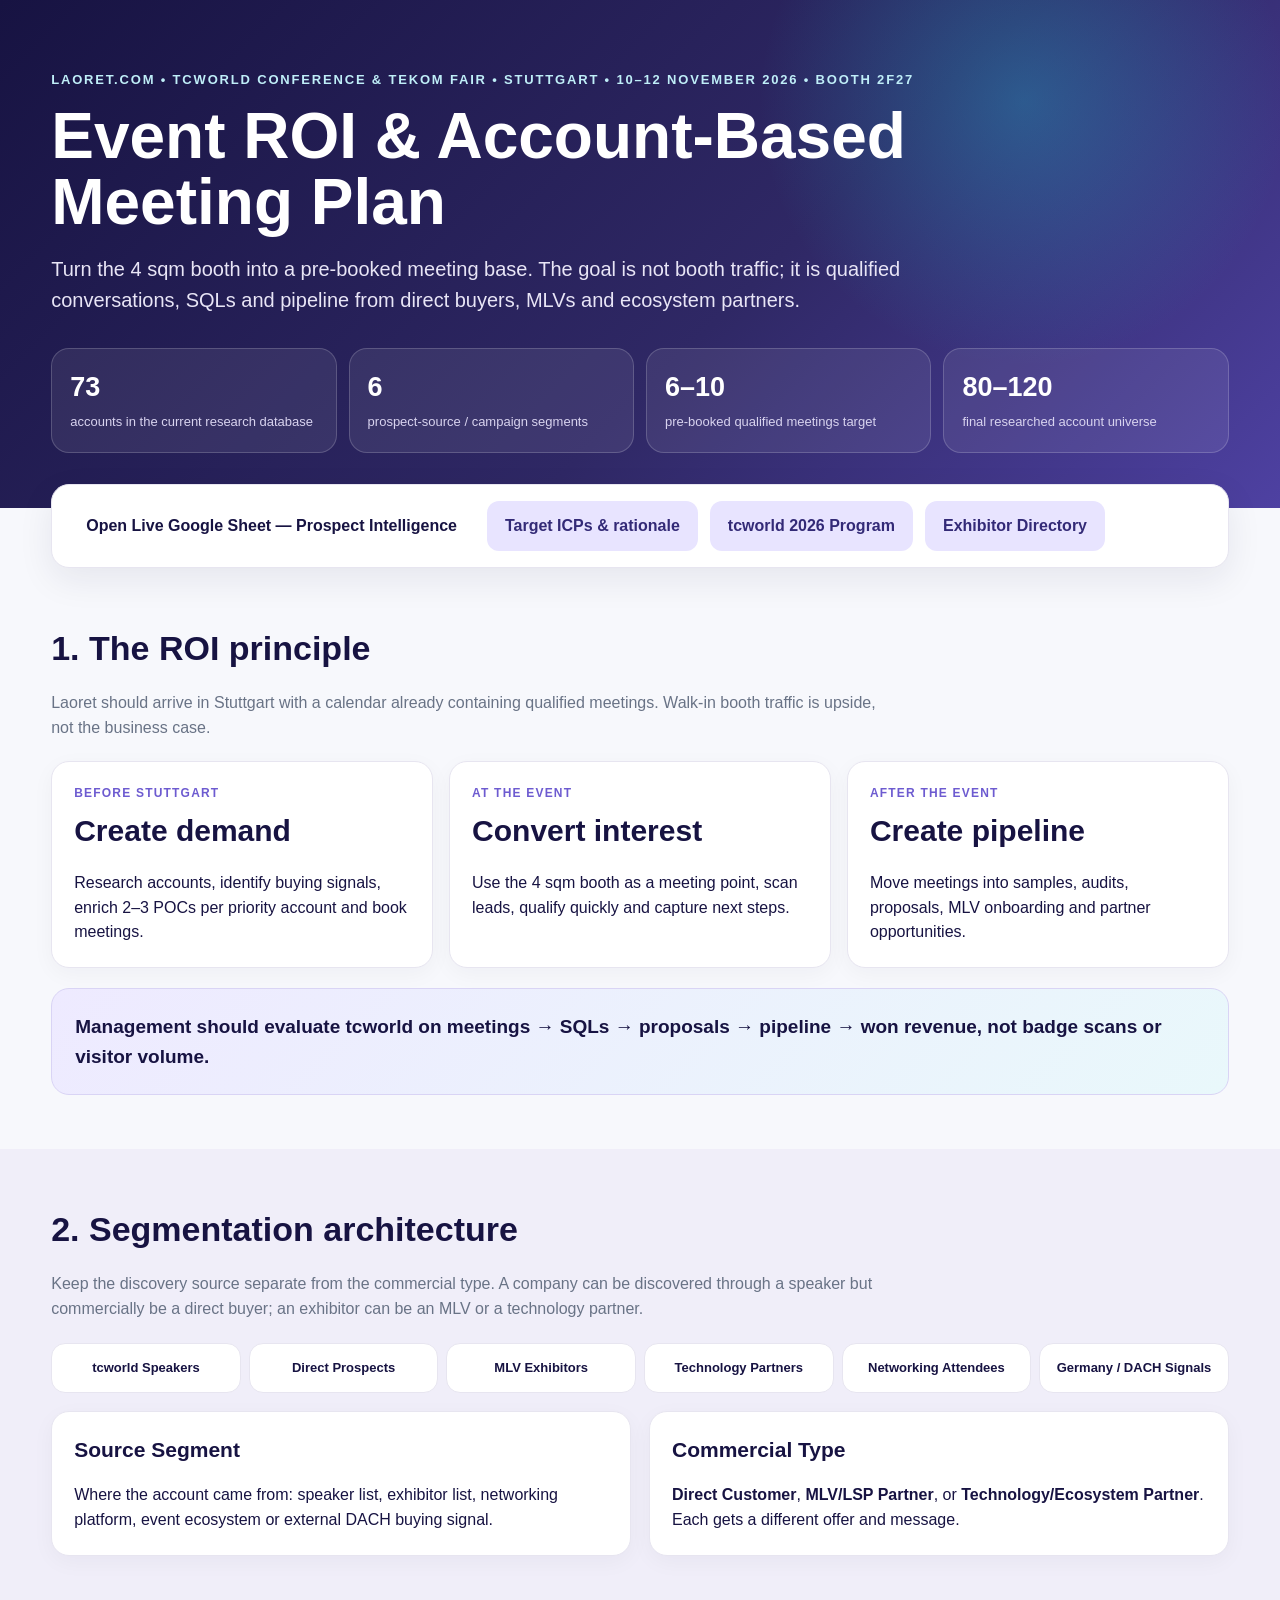
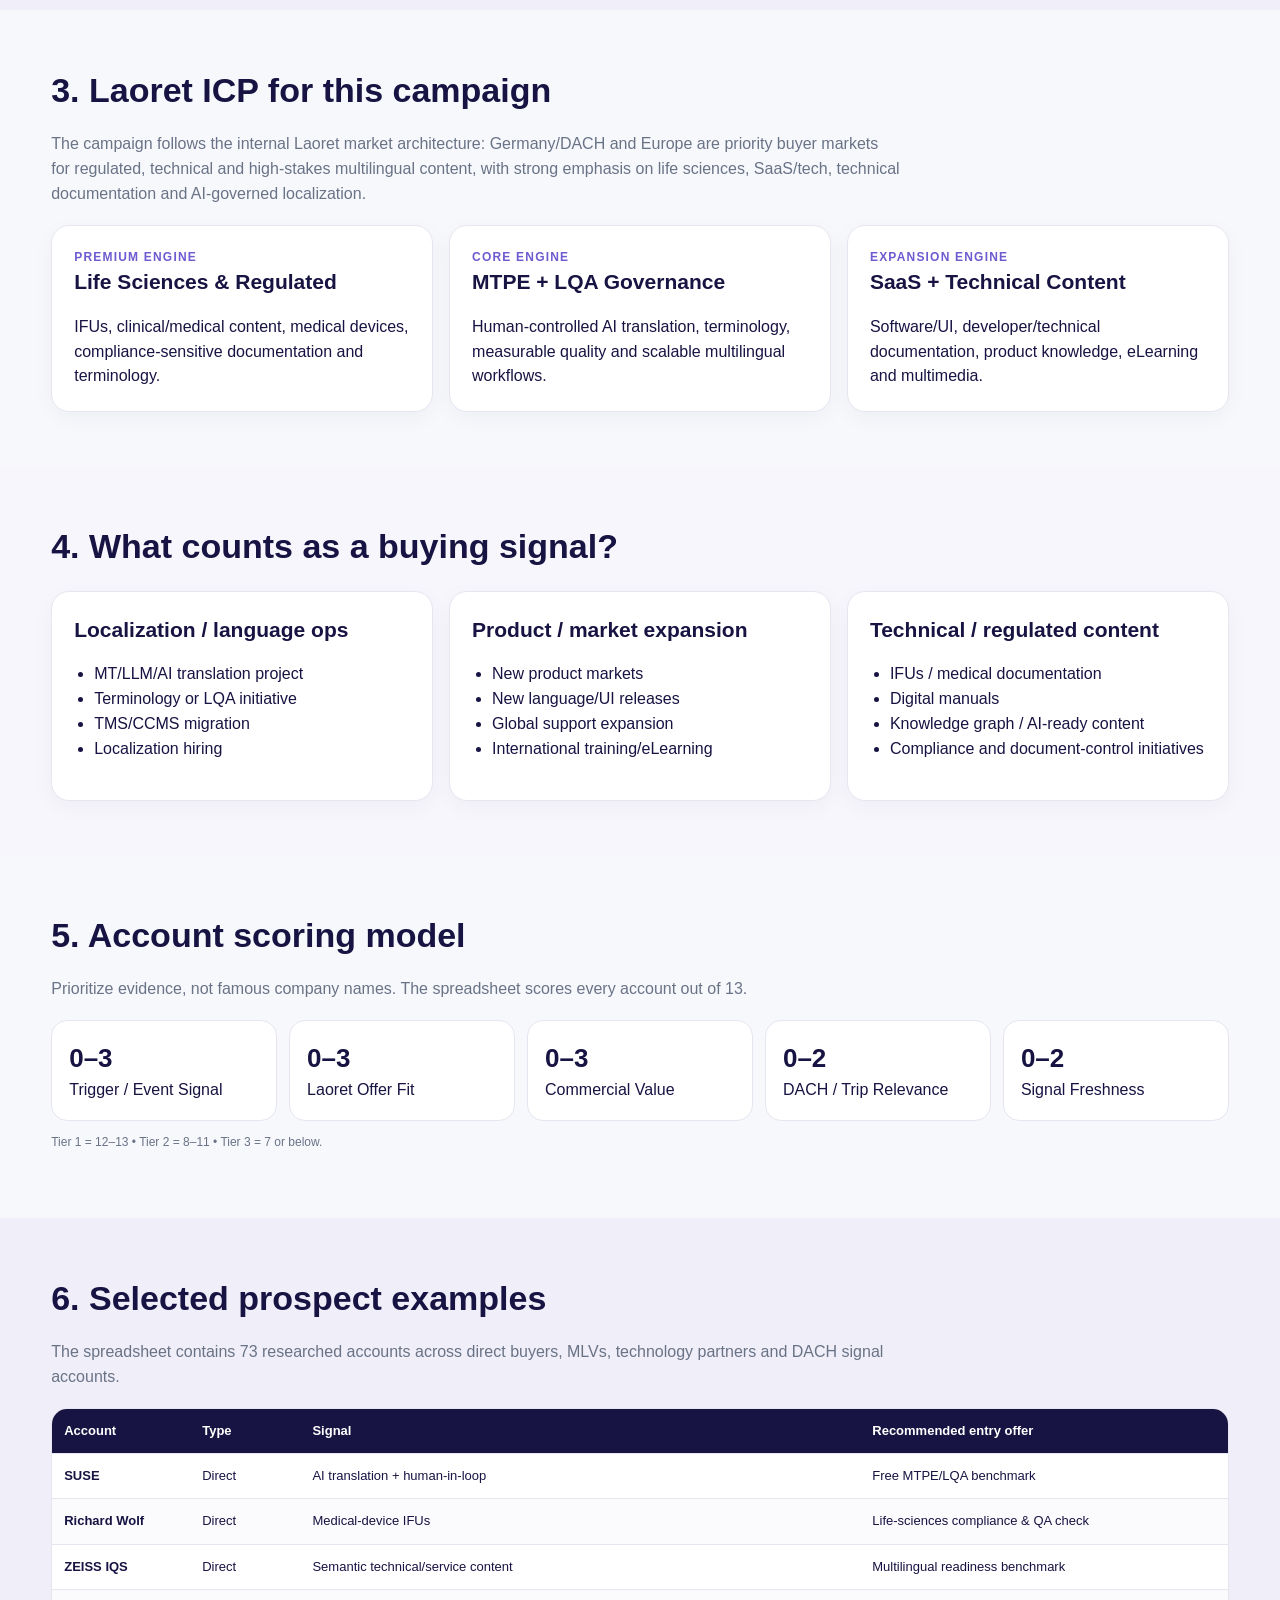
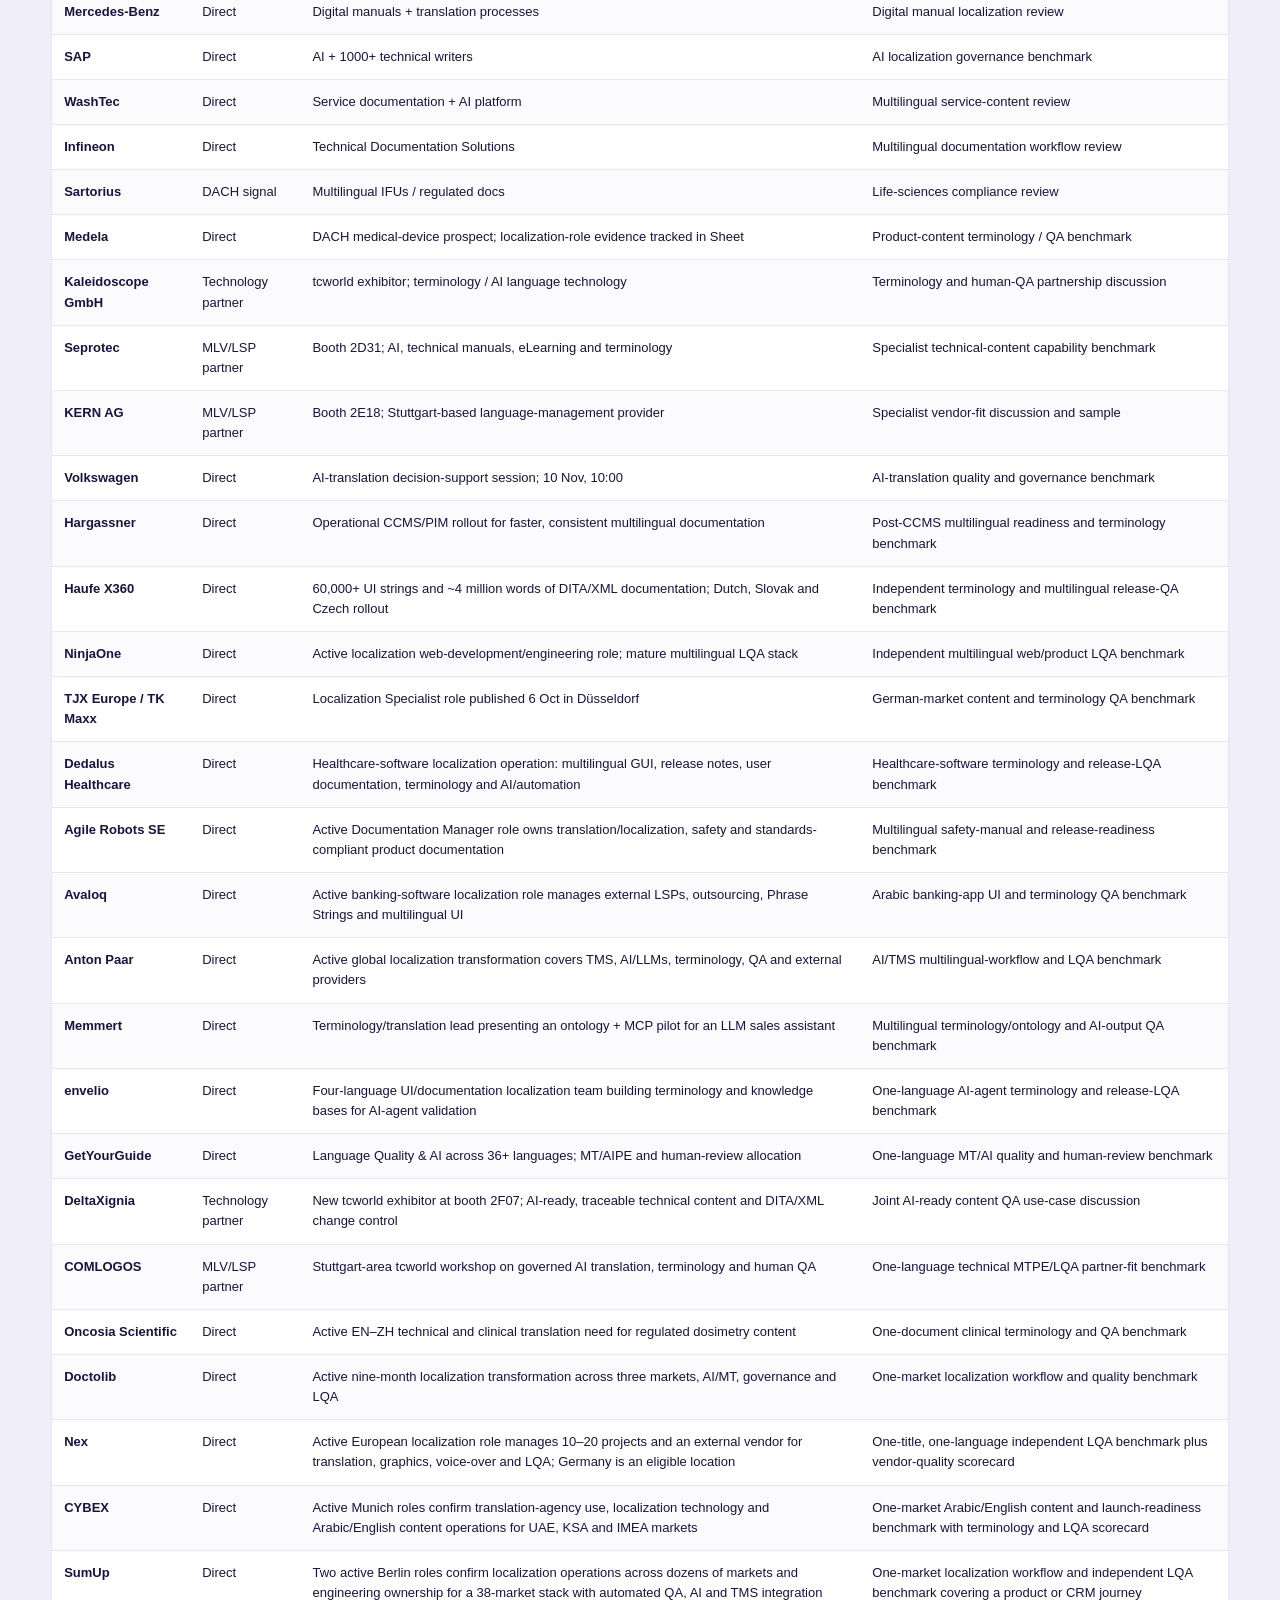
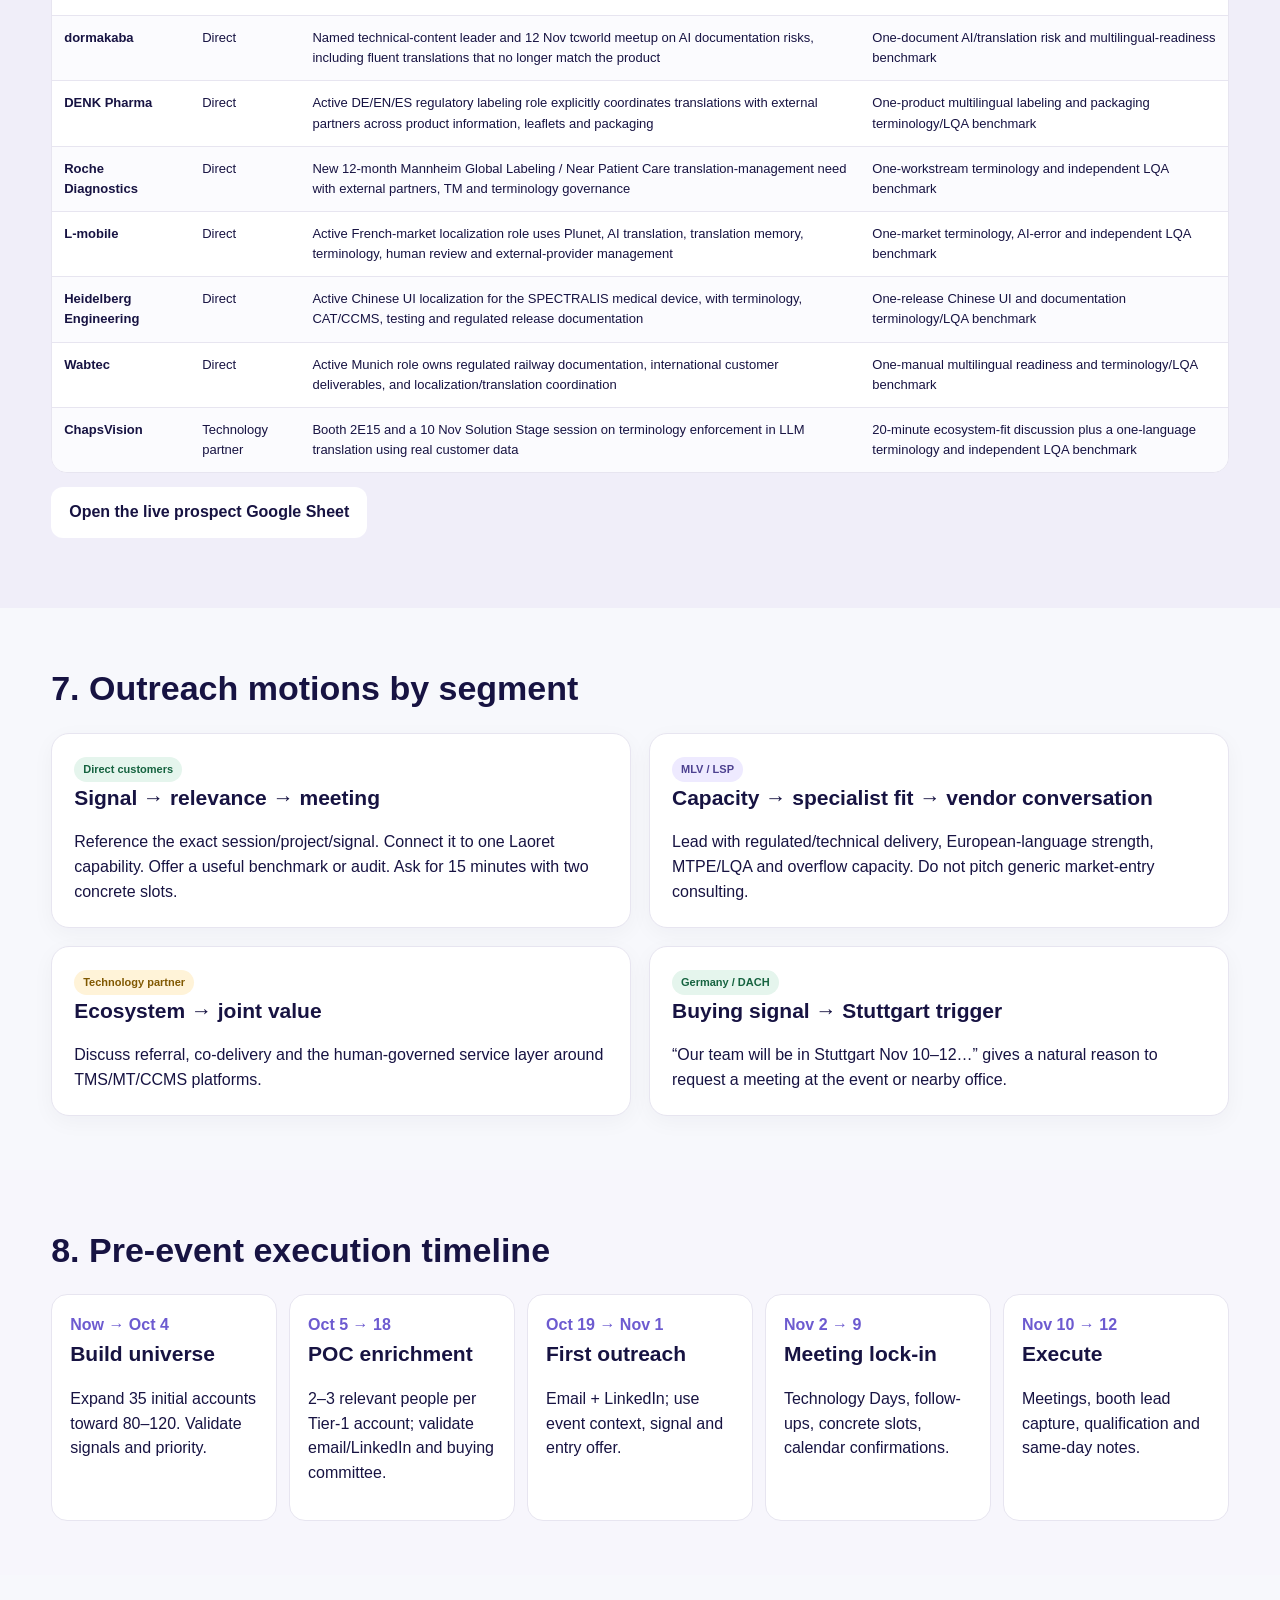
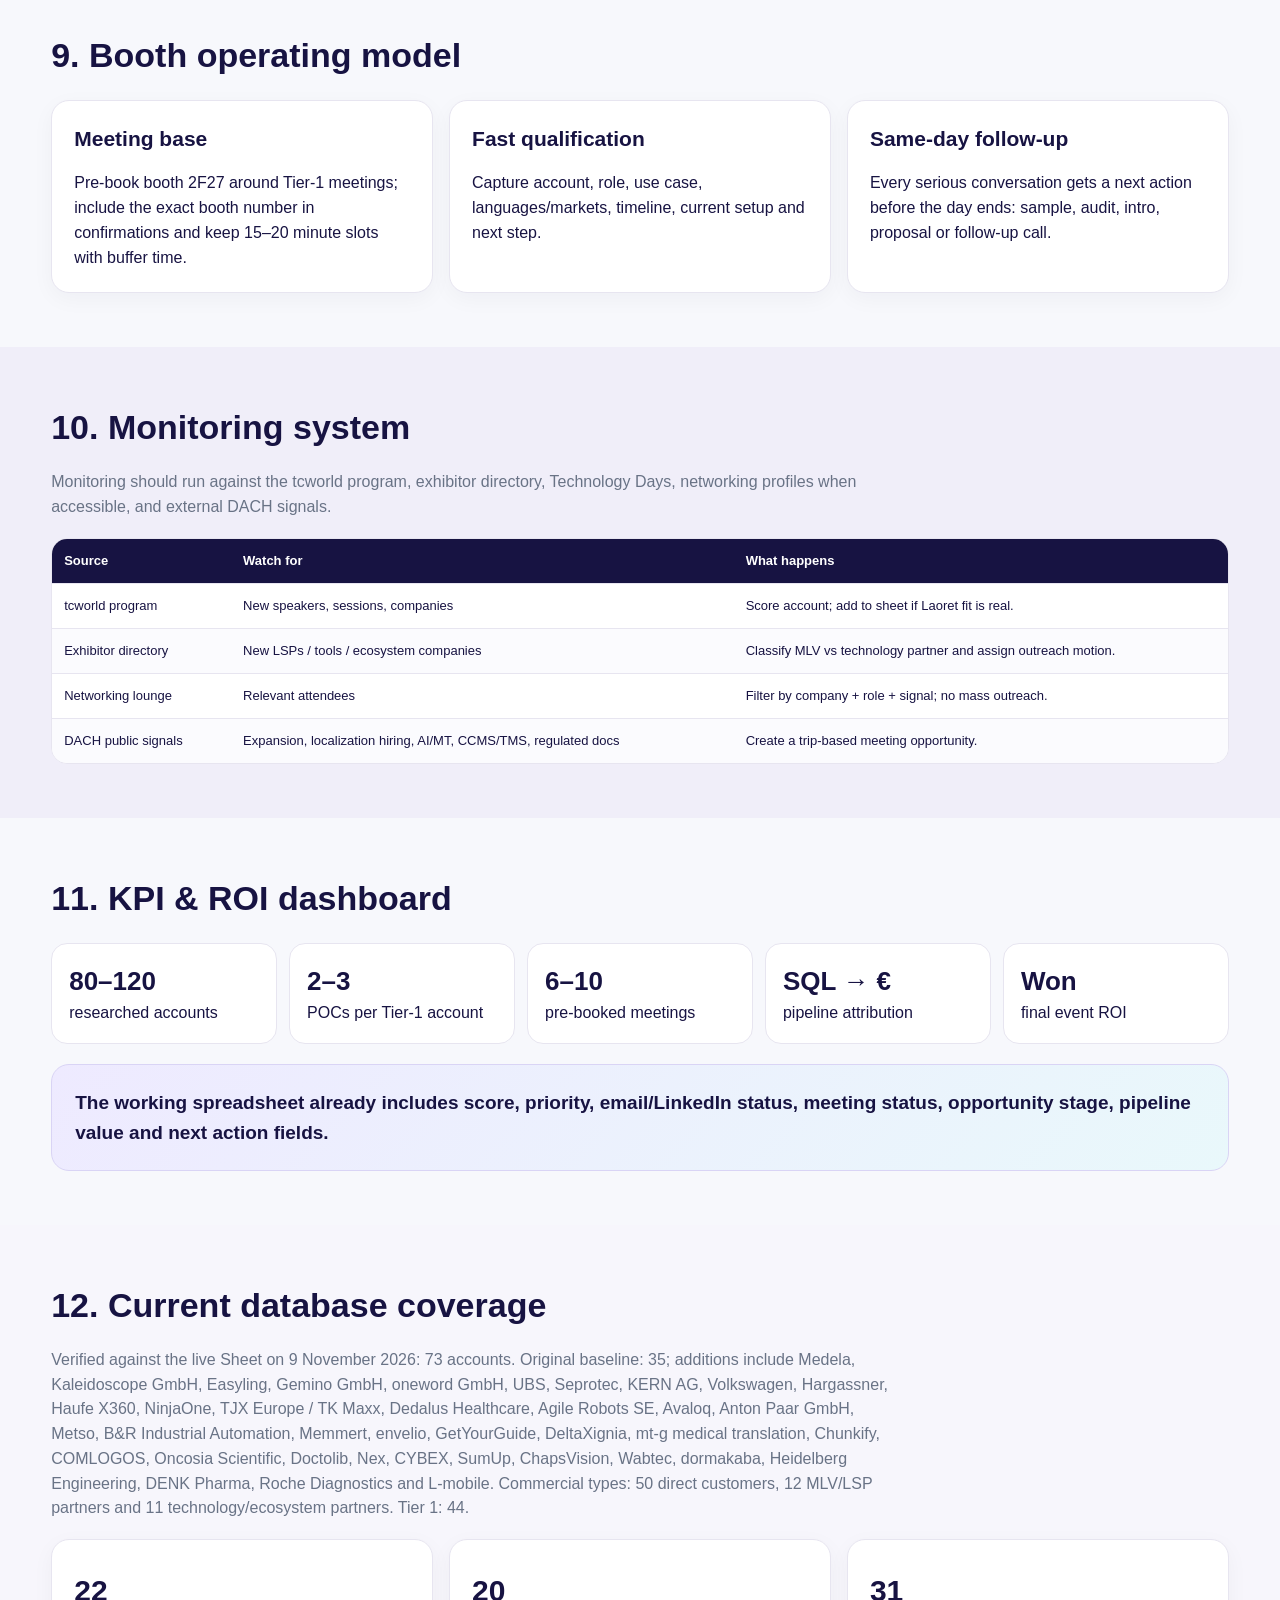
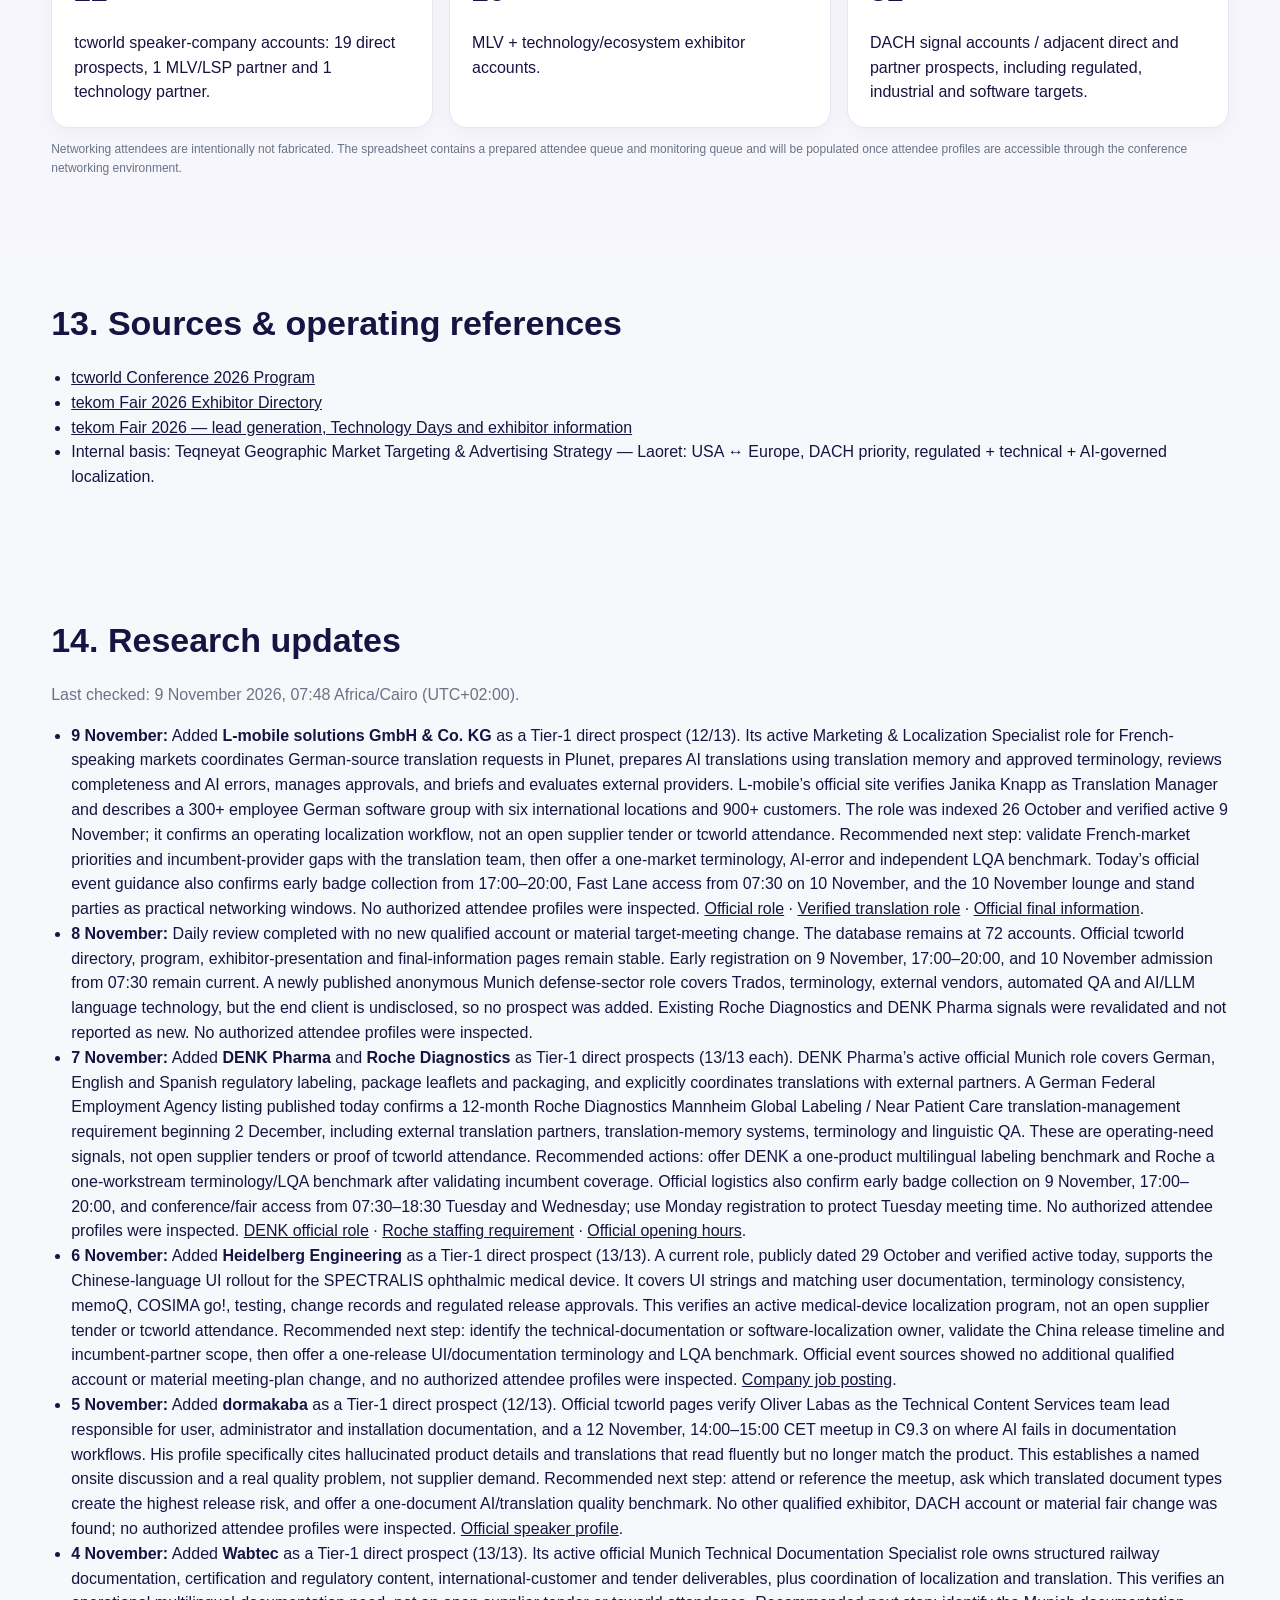
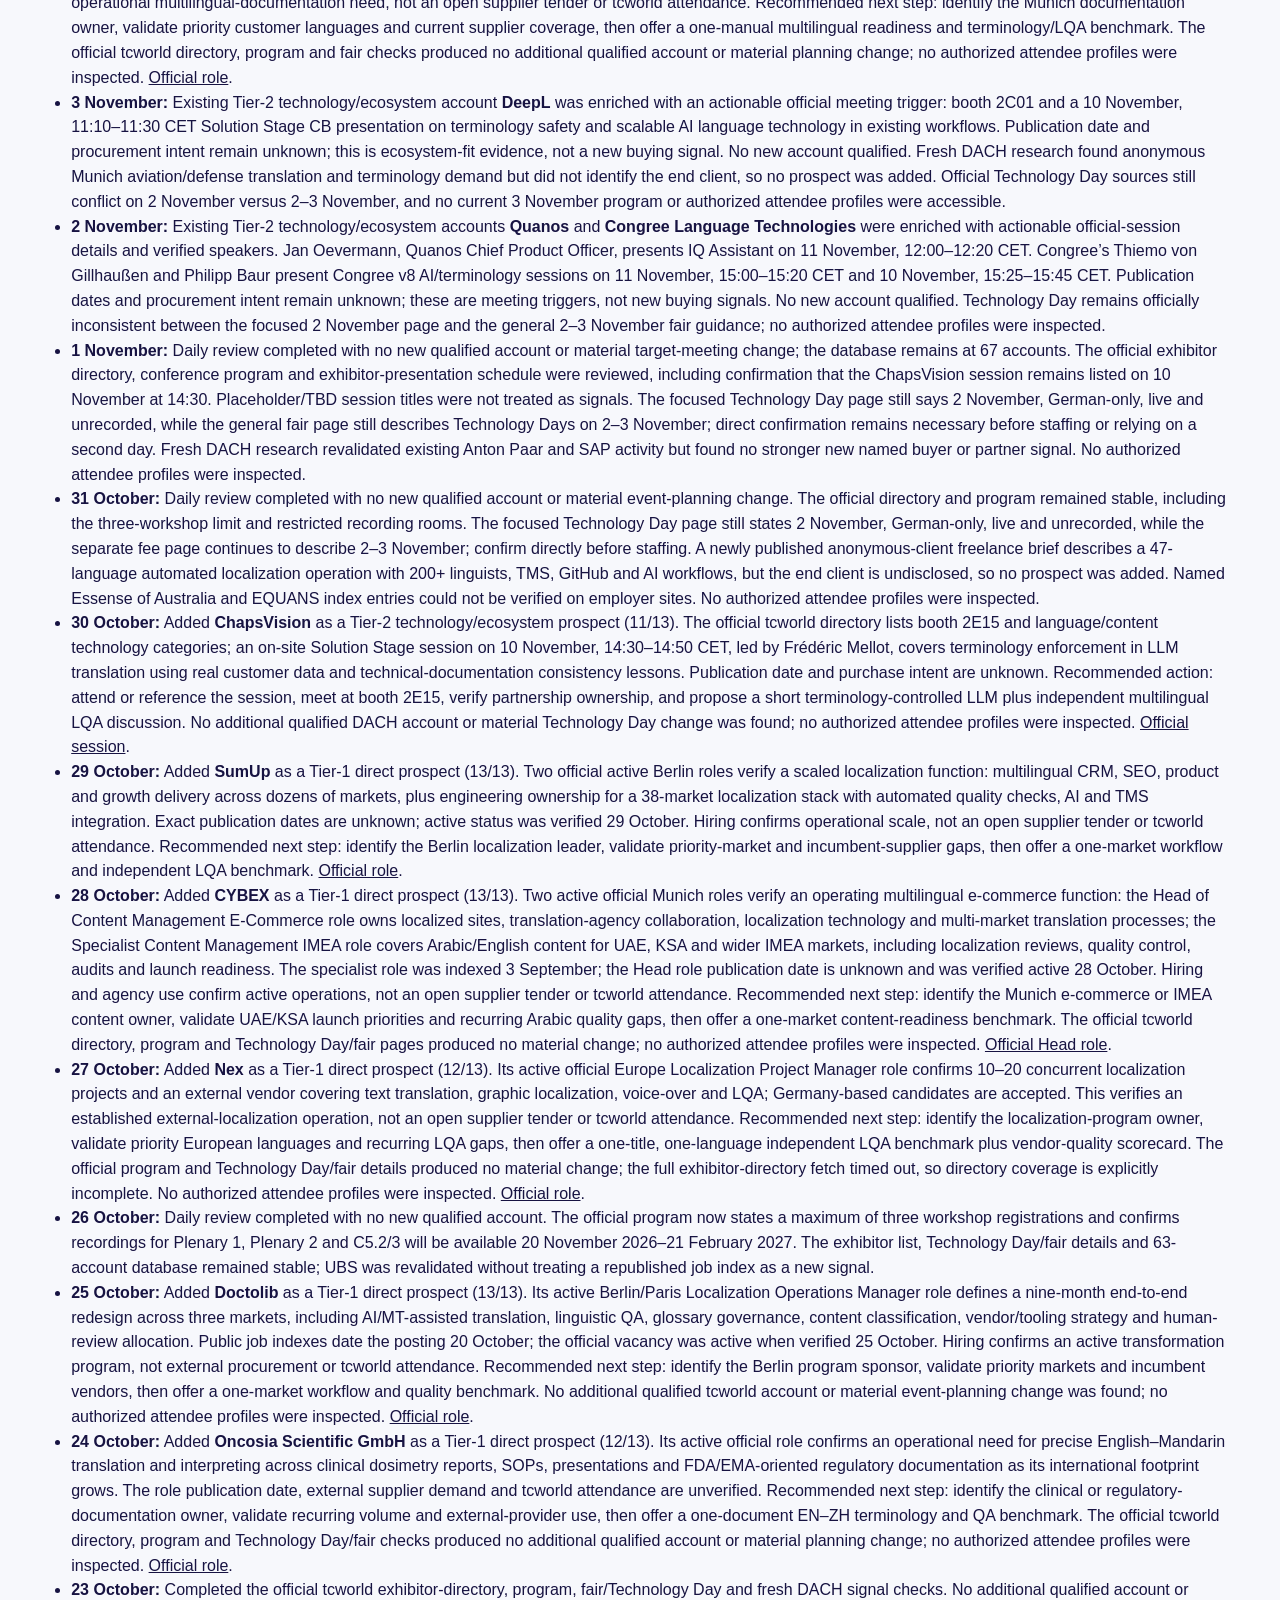
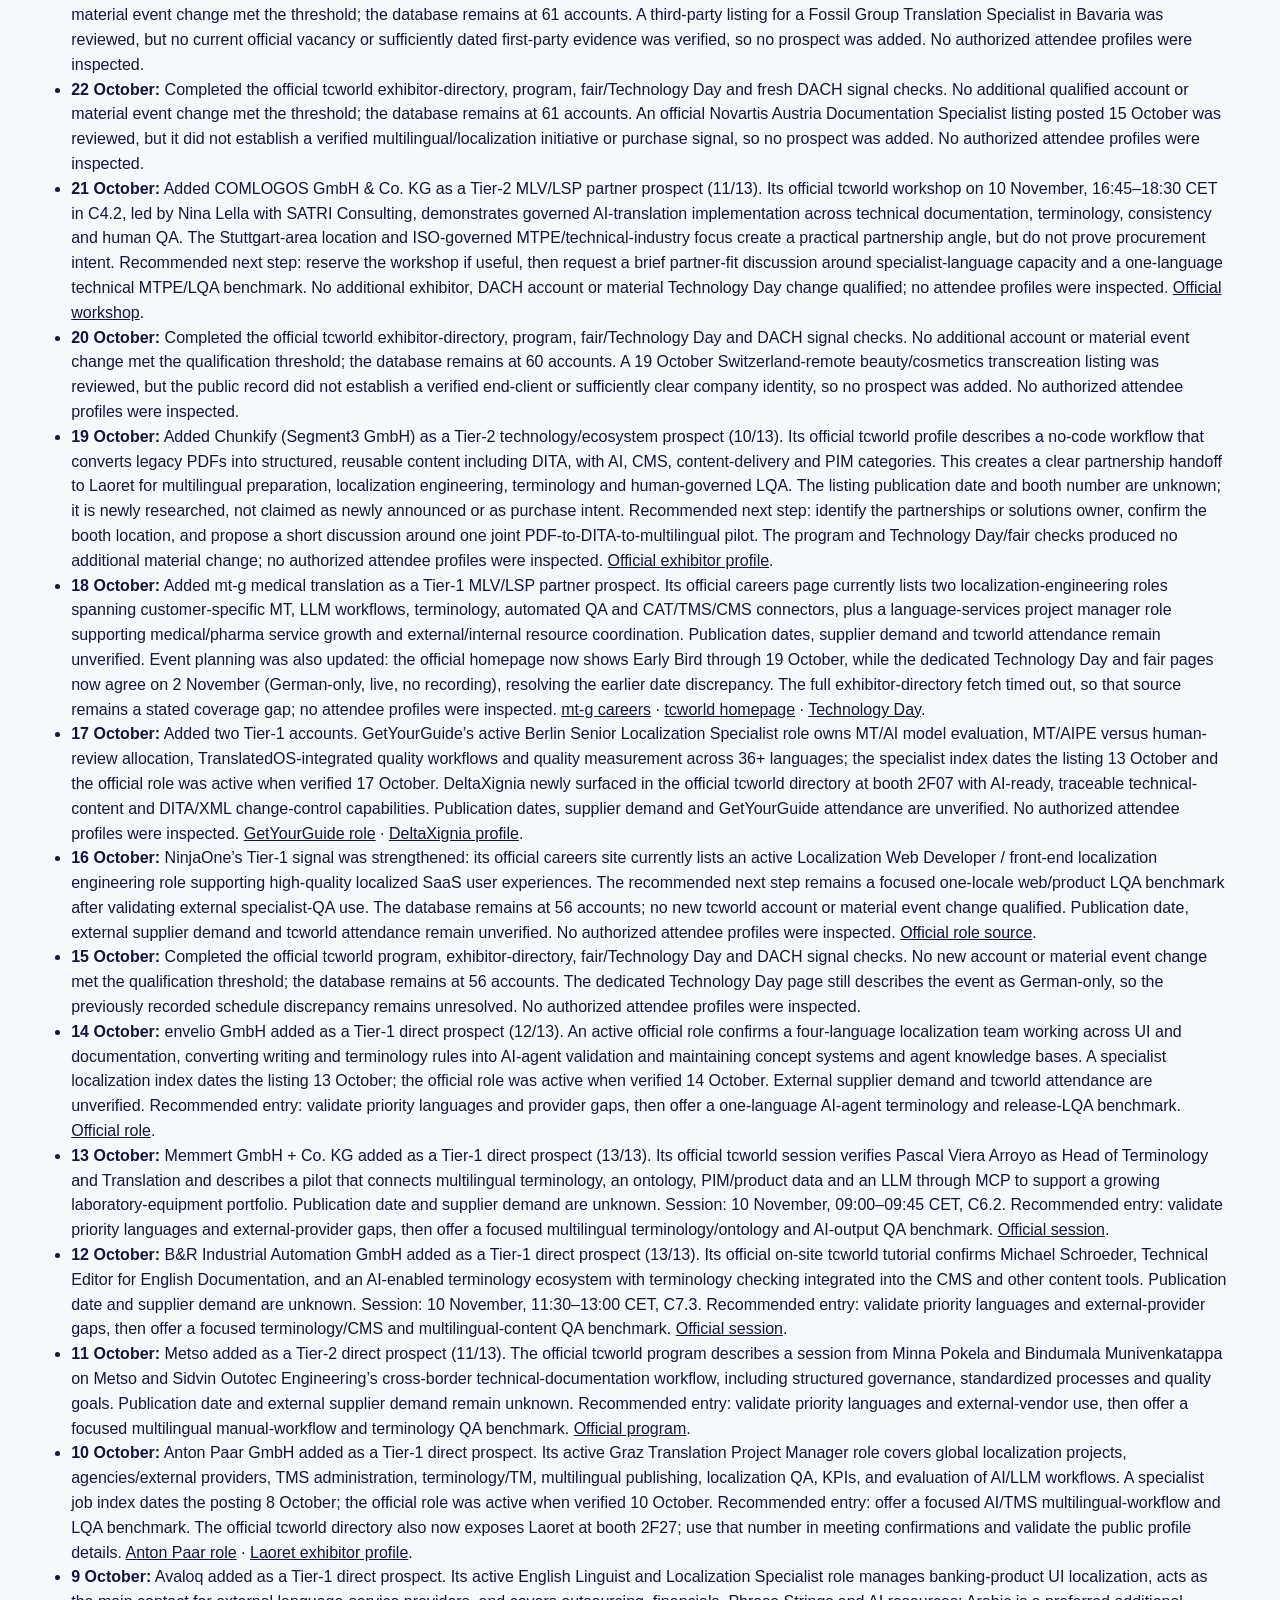
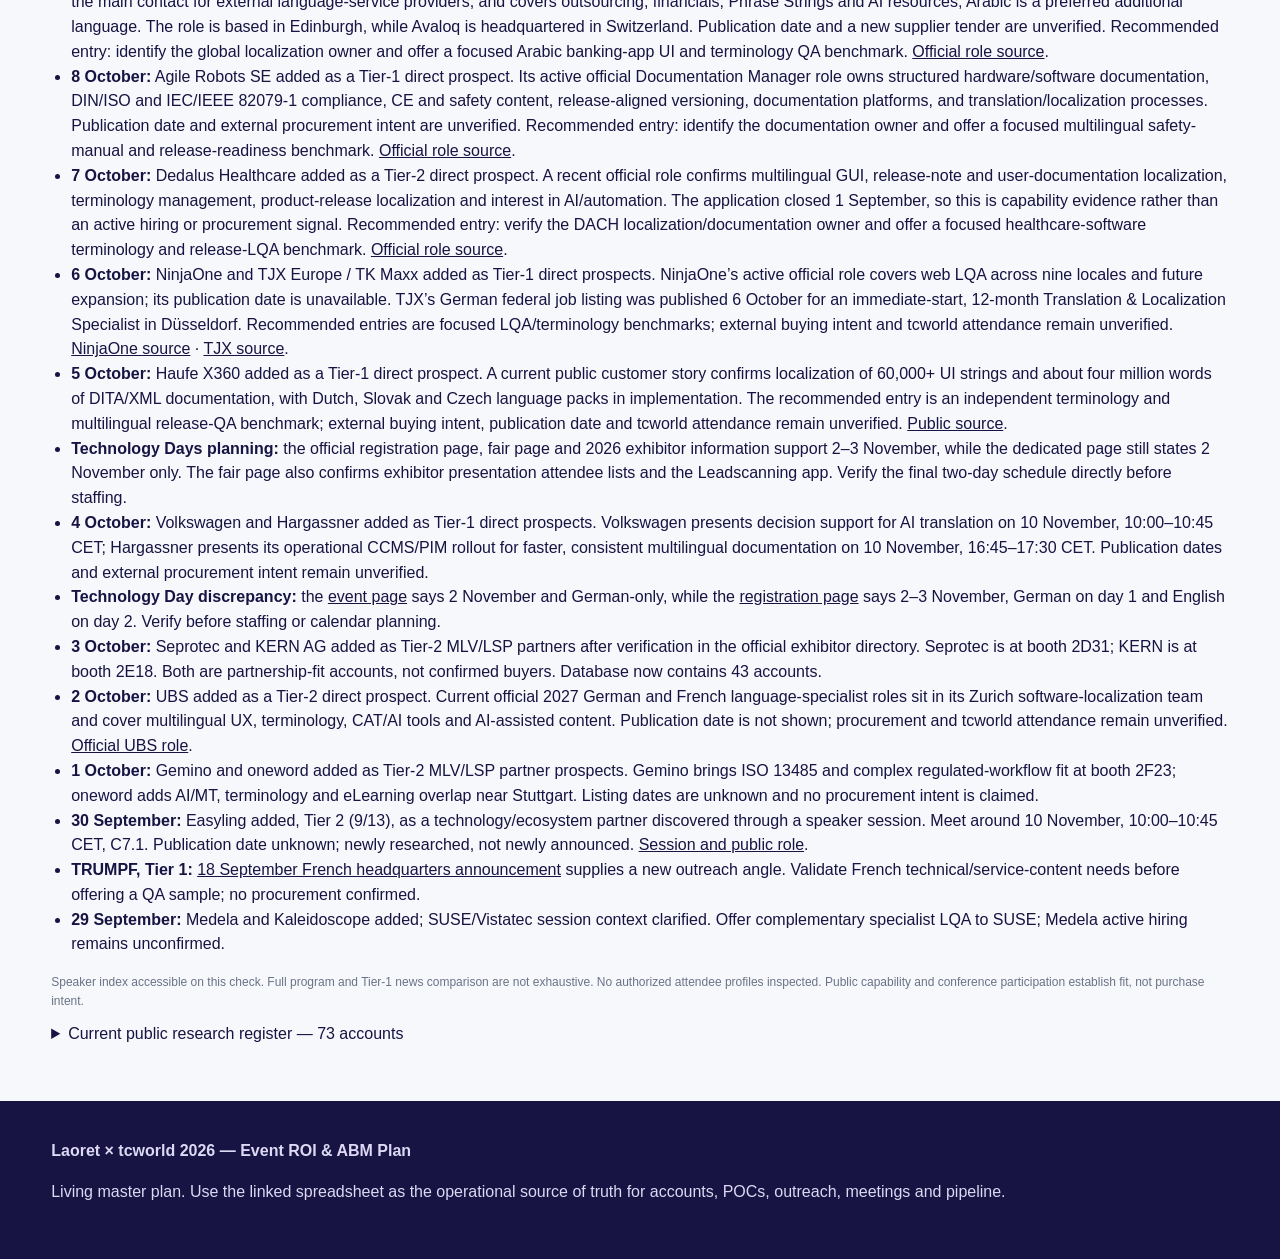
==== commit bf023faa: "Add L-mobile prospect and 9 November update" ====
--- a/index.html
+++ b/index.html
@@ -1,18 +1,18 @@
 <!doctype html><html lang="en"><head><meta charset="utf-8"><meta name="viewport" content="width=device-width,initial-scale=1"><title>Laoret × tcworld 2026 — Event ROI & ABM Plan</title><style>
 :root{--ink:#171342;--violet:#6d5bd0;--cyan:#24a7c7;--soft:#f5f4fb;--muted:#697386;--line:#e7e5f0;--green:#167451;--amber:#9b6b00}*{box-sizing:border-box}body{margin:0;background:#f7f8fc;color:var(--ink);font-family:Inter,Segoe UI,Arial,sans-serif;line-height:1.55}a{color:inherit}.wrap{width:min(1180px,92vw);margin:auto}.hero{padding:70px 0 55px;color:white;background:radial-gradient(circle at 80% 20%,rgba(36,167,199,.38),transparent 24%),linear-gradient(135deg,#171342,#2f2865 58%,#4e41a2)}.eyebrow{font-size:13px;text-transform:uppercase;letter-spacing:.14em;font-weight:800;color:#bfeef8}h1{font-size:clamp(38px,5vw,66px);line-height:1.03;margin:14px 0 18px;max-width:930px}.lead{font-size:20px;color:#e8e5f6;max-width:900px}.hero-grid{display:grid;grid-template-columns:repeat(4,1fr);gap:12px;margin-top:32px}.hero-card{padding:18px;border:1px solid rgba(255,255,255,.18);border-radius:18px;background:rgba(255,255,255,.08)}.hero-card b{display:block;font-size:27px}.hero-card span{font-size:13px;color:#d8d3ef}.btn{display:inline-flex;align-items:center;gap:8px;text-decoration:none;padding:13px 18px;border-radius:12px;font-weight:800}.btn.primary{background:white;color:var(--ink)}.btn.secondary{background:#e8e4ff;color:#332a77}.actionbar{margin-top:-24px;position:relative;display:flex;gap:12px;flex-wrap:wrap;background:white;border:1px solid var(--line);padding:16px;border-radius:18px;box-shadow:0 12px 35px rgba(25,20,62,.08)}section{padding:54px 0}h2{font-size:34px;margin:0 0 10px}h3{font-size:21px;margin:0 0 8px}.sub{color:var(--muted);max-width:850px}.grid2{display:grid;grid-template-columns:repeat(2,1fr);gap:18px}.grid3{display:grid;grid-template-columns:repeat(3,1fr);gap:16px}.card{background:white;border:1px solid var(--line);border-radius:18px;padding:22px;box-shadow:0 6px 22px rgba(25,20,62,.04)}.card p:last-child{margin-bottom:0}.k{font-size:12px;text-transform:uppercase;letter-spacing:.1em;color:var(--violet);font-weight:900}.big{font-size:30px;font-weight:900;margin:6px 0}.flow{display:grid;grid-template-columns:repeat(6,1fr);gap:8px;margin-top:22px}.flow div{background:white;border:1px solid var(--line);border-radius:14px;padding:14px;font-size:13px;font-weight:750;text-align:center}.callout{background:linear-gradient(135deg,#eeeaff,#e9f8fb);border:1px solid #d9d4f5;border-radius:18px;padding:23px;font-size:19px;font-weight:750}table{width:100%;border-collapse:separate;border-spacing:0;background:white;border:1px solid var(--line);border-radius:16px;overflow:hidden}th{background:var(--ink);color:white;padding:12px;text-align:left;font-size:13px}td{padding:12px;border-top:1px solid var(--line);vertical-align:top;font-size:13px}tr:nth-child(even) td{background:#fbfbfe}.tag{display:inline-block;padding:4px 9px;border-radius:99px;background:#eeeaff;color:#4d4190;font-size:11px;font-weight:800}.tag.green{background:#e5f5ed;color:#166340}.tag.amber{background:#fff3d8;color:#805800}.timeline{display:grid;grid-template-columns:repeat(5,1fr);gap:12px}.phase{background:white;border:1px solid var(--line);border-radius:16px;padding:18px}.phase b{color:var(--violet)}.metricrow{display:grid;grid-template-columns:repeat(5,1fr);gap:12px}.metric{background:white;border:1px solid var(--line);border-radius:16px;padding:17px}.metric strong{font-size:26px;display:block}ul{padding-left:20px}.small{font-size:12px;color:var(--muted)}footer{background:#171342;color:#ddd8f4;padding:38px 0}@media(max-width:900px){.hero-grid,.grid3,.flow,.timeline,.metricrow{grid-template-columns:1fr 1fr}.grid2{grid-template-columns:1fr}}@media(max-width:600px){.hero-grid,.grid3,.flow,.timeline,.metricrow{grid-template-columns:1fr}}
-</style></head><body><header class="hero"><div class="wrap"><div class="eyebrow">Laoret.com • tcworld Conference & tekom Fair • Stuttgart • 10–12 November 2026 • Booth 2F27</div><h1>Event ROI & Account-Based Meeting Plan</h1><div class="lead">Turn the 4 sqm booth into a pre-booked meeting base. The goal is not booth traffic; it is qualified conversations, SQLs and pipeline from direct buyers, MLVs and ecosystem partners.</div><div class="hero-grid"><div class="hero-card"><b>72</b><span>accounts in the current research database</span></div><div class="hero-card"><b>6</b><span>prospect-source / campaign segments</span></div><div class="hero-card"><b>6–10</b><span>pre-booked qualified meetings target</span></div><div class="hero-card"><b>80–120</b><span>final researched account universe</span></div></div></div></header>
+</style></head><body><header class="hero"><div class="wrap"><div class="eyebrow">Laoret.com • tcworld Conference & tekom Fair • Stuttgart • 10–12 November 2026 • Booth 2F27</div><h1>Event ROI & Account-Based Meeting Plan</h1><div class="lead">Turn the 4 sqm booth into a pre-booked meeting base. The goal is not booth traffic; it is qualified conversations, SQLs and pipeline from direct buyers, MLVs and ecosystem partners.</div><div class="hero-grid"><div class="hero-card"><b>73</b><span>accounts in the current research database</span></div><div class="hero-card"><b>6</b><span>prospect-source / campaign segments</span></div><div class="hero-card"><b>6–10</b><span>pre-booked qualified meetings target</span></div><div class="hero-card"><b>80–120</b><span>final researched account universe</span></div></div></div></header>
 <div class="wrap"><div class="actionbar"><a class="btn primary" href="https://docs.google.com/spreadsheets/d/1DwarzR2egtDBAzqPENy6TMqn-BktZne1BdY1qXiPjeQ/edit" target="_blank" rel="noopener">Open Live Google Sheet — Prospect Intelligence</a><a class="btn secondary" href="icp/">Target ICPs &amp; rationale</a><a class="btn secondary" href="https://tcworldconference.tekom.de/program">tcworld 2026 Program</a><a class="btn secondary" href="https://tcworldconference.tekom.de/fair/exhibitor-directory">Exhibitor Directory</a></div></div>
 <section><div class="wrap"><h2>1. The ROI principle</h2><p class="sub">Laoret should arrive in Stuttgart with a calendar already containing qualified meetings. Walk-in booth traffic is upside, not the business case.</p><div class="grid3" style="margin-top:20px"><div class="card"><div class="k">Before Stuttgart</div><div class="big">Create demand</div><p>Research accounts, identify buying signals, enrich 2–3 POCs per priority account and book meetings.</p></div><div class="card"><div class="k">At the event</div><div class="big">Convert interest</div><p>Use the 4 sqm booth as a meeting point, scan leads, qualify quickly and capture next steps.</p></div><div class="card"><div class="k">After the event</div><div class="big">Create pipeline</div><p>Move meetings into samples, audits, proposals, MLV onboarding and partner opportunities.</p></div></div><div class="callout" style="margin-top:20px">Management should evaluate tcworld on meetings → SQLs → proposals → pipeline → won revenue, not badge scans or visitor volume.</div></div></section>
 <section style="background:#f0eef9"><div class="wrap"><h2>2. Segmentation architecture</h2><p class="sub">Keep the discovery source separate from the commercial type. A company can be discovered through a speaker but commercially be a direct buyer; an exhibitor can be an MLV or a technology partner.</p><div class="flow"><div>tcworld Speakers</div><div>Direct Prospects</div><div>MLV Exhibitors</div><div>Technology Partners</div><div>Networking Attendees</div><div>Germany / DACH Signals</div></div><div class="grid2" style="margin-top:18px"><div class="card"><h3>Source Segment</h3><p>Where the account came from: speaker list, exhibitor list, networking platform, event ecosystem or external DACH buying signal.</p></div><div class="card"><h3>Commercial Type</h3><p><b>Direct Customer</b>, <b>MLV/LSP Partner</b>, or <b>Technology/Ecosystem Partner</b>. Each gets a different offer and message.</p></div></div></div></section>
 <section><div class="wrap"><h2>3. Laoret ICP for this campaign</h2><p class="sub">The campaign follows the internal Laoret market architecture: Germany/DACH and Europe are priority buyer markets for regulated, technical and high-stakes multilingual content, with strong emphasis on life sciences, SaaS/tech, technical documentation and AI-governed localization.</p><div class="grid3" style="margin-top:18px"><div class="card"><div class="k">Premium engine</div><h3>Life Sciences & Regulated</h3><p>IFUs, clinical/medical content, medical devices, compliance-sensitive documentation and terminology.</p></div><div class="card"><div class="k">Core engine</div><h3>MTPE + LQA Governance</h3><p>Human-controlled AI translation, terminology, measurable quality and scalable multilingual workflows.</p></div><div class="card"><div class="k">Expansion engine</div><h3>SaaS + Technical Content</h3><p>Software/UI, developer/technical documentation, product knowledge, eLearning and multimedia.</p></div></div></div></section>
 <section style="background:#f7f6fc"><div class="wrap"><h2>4. What counts as a buying signal?</h2><div class="grid3" style="margin-top:18px"><div class="card"><h3>Localization / language ops</h3><ul><li>MT/LLM/AI translation project</li><li>Terminology or LQA initiative</li><li>TMS/CCMS migration</li><li>Localization hiring</li></ul></div><div class="card"><h3>Product / market expansion</h3><ul><li>New product markets</li><li>New language/UI releases</li><li>Global support expansion</li><li>International training/eLearning</li></ul></div><div class="card"><h3>Technical / regulated content</h3><ul><li>IFUs / medical documentation</li><li>Digital manuals</li><li>Knowledge graph / AI-ready content</li><li>Compliance and document-control initiatives</li></ul></div></div></div></section>
 <section><div class="wrap"><h2>5. Account scoring model</h2><p class="sub">Prioritize evidence, not famous company names. The spreadsheet scores every account out of 13.</p><div class="metricrow" style="margin-top:18px"><div class="metric"><strong>0–3</strong><span>Trigger / Event Signal</span></div><div class="metric"><strong>0–3</strong><span>Laoret Offer Fit</span></div><div class="metric"><strong>0–3</strong><span>Commercial Value</span></div><div class="metric"><strong>0–2</strong><span>DACH / Trip Relevance</span></div><div class="metric"><strong>0–2</strong><span>Signal Freshness</span></div></div><p class="small">Tier 1 = 12–13 • Tier 2 = 8–11 • Tier 3 = 7 or below.</p></div></section>
-<section style="background:#f0eef9"><div class="wrap"><h2>6. Selected prospect examples</h2><p class="sub">The spreadsheet contains 72 researched accounts across direct buyers, MLVs, technology partners and DACH signal accounts.</p><table style="margin-top:18px"><thead><tr><th>Account</th><th>Type</th><th>Signal</th><th>Recommended entry offer</th></tr></thead><tbody><tr><td><b>SUSE</b></td><td>Direct</td><td>AI translation + human-in-loop</td><td>Free MTPE/LQA benchmark</td></tr><tr><td><b>Richard Wolf</b></td><td>Direct</td><td>Medical-device IFUs</td><td>Life-sciences compliance & QA check</td></tr><tr><td><b>ZEISS IQS</b></td><td>Direct</td><td>Semantic technical/service content</td><td>Multilingual readiness benchmark</td></tr><tr><td><b>Mercedes-Benz</b></td><td>Direct</td><td>Digital manuals + translation processes</td><td>Digital manual localization review</td></tr><tr><td><b>SAP</b></td><td>Direct</td><td>AI + 1000+ technical writers</td><td>AI localization governance benchmark</td></tr><tr><td><b>WashTec</b></td><td>Direct</td><td>Service documentation + AI platform</td><td>Multilingual service-content review</td></tr><tr><td><b>Infineon</b></td><td>Direct</td><td>Technical Documentation Solutions</td><td>Multilingual documentation workflow review</td></tr><tr><td><b>Sartorius</b></td><td>DACH signal</td><td>Multilingual IFUs / regulated docs</td><td>Life-sciences compliance review</td></tr><tr><td><b>Medela</b></td><td>Direct</td><td>DACH medical-device prospect; localization-role evidence tracked in Sheet</td><td>Product-content terminology / QA benchmark</td></tr><tr><td><b>Kaleidoscope GmbH</b></td><td>Technology partner</td><td>tcworld exhibitor; terminology / AI language technology</td><td>Terminology and human-QA partnership discussion</td></tr><tr><td><b>Seprotec</b></td><td>MLV/LSP partner</td><td>Booth 2D31; AI, technical manuals, eLearning and terminology</td><td>Specialist technical-content capability benchmark</td></tr><tr><td><b>KERN AG</b></td><td>MLV/LSP partner</td><td>Booth 2E18; Stuttgart-based language-management provider</td><td>Specialist vendor-fit discussion and sample</td></tr><tr><td><b>Volkswagen</b></td><td>Direct</td><td>AI-translation decision-support session; 10 Nov, 10:00</td><td>AI-translation quality and governance benchmark</td></tr><tr><td><b>Hargassner</b></td><td>Direct</td><td>Operational CCMS/PIM rollout for faster, consistent multilingual documentation</td><td>Post-CCMS multilingual readiness and terminology benchmark</td></tr><tr><td><b>Haufe X360</b></td><td>Direct</td><td>60,000+ UI strings and ~4 million words of DITA/XML documentation; Dutch, Slovak and Czech rollout</td><td>Independent terminology and multilingual release-QA benchmark</td></tr><tr><td><b>NinjaOne</b></td><td>Direct</td><td>Active localization web-development/engineering role; mature multilingual LQA stack</td><td>Independent multilingual web/product LQA benchmark</td></tr><tr><td><b>TJX Europe / TK Maxx</b></td><td>Direct</td><td>Localization Specialist role published 6 Oct in Düsseldorf</td><td>German-market content and terminology QA benchmark</td></tr><tr><td><b>Dedalus Healthcare</b></td><td>Direct</td><td>Healthcare-software localization operation: multilingual GUI, release notes, user documentation, terminology and AI/automation</td><td>Healthcare-software terminology and release-LQA benchmark</td></tr><tr><td><b>Agile Robots SE</b></td><td>Direct</td><td>Active Documentation Manager role owns translation/localization, safety and standards-compliant product documentation</td><td>Multilingual safety-manual and release-readiness benchmark</td></tr><tr><td><b>Avaloq</b></td><td>Direct</td><td>Active banking-software localization role manages external LSPs, outsourcing, Phrase Strings and multilingual UI</td><td>Arabic banking-app UI and terminology QA benchmark</td></tr><tr><td><b>Anton Paar</b></td><td>Direct</td><td>Active global localization transformation covers TMS, AI/LLMs, terminology, QA and external providers</td><td>AI/TMS multilingual-workflow and LQA benchmark</td></tr><tr><td><b>Memmert</b></td><td>Direct</td><td>Terminology/translation lead presenting an ontology + MCP pilot for an LLM sales assistant</td><td>Multilingual terminology/ontology and AI-output QA benchmark</td></tr><tr><td><b>envelio</b></td><td>Direct</td><td>Four-language UI/documentation localization team building terminology and knowledge bases for AI-agent validation</td><td>One-language AI-agent terminology and release-LQA benchmark</td></tr><tr><td><b>GetYourGuide</b></td><td>Direct</td><td>Language Quality &amp; AI across 36+ languages; MT/AIPE and human-review allocation</td><td>One-language MT/AI quality and human-review benchmark</td></tr><tr><td><b>DeltaXignia</b></td><td>Technology partner</td><td>New tcworld exhibitor at booth 2F07; AI-ready, traceable technical content and DITA/XML change control</td><td>Joint AI-ready content QA use-case discussion</td></tr><tr><td><b>COMLOGOS</b></td><td>MLV/LSP partner</td><td>Stuttgart-area tcworld workshop on governed AI translation, terminology and human QA</td><td>One-language technical MTPE/LQA partner-fit benchmark</td></tr><tr><td><b>Oncosia Scientific</b></td><td>Direct</td><td>Active EN–ZH technical and clinical translation need for regulated dosimetry content</td><td>One-document clinical terminology and QA benchmark</td></tr><tr><td><b>Doctolib</b></td><td>Direct</td><td>Active nine-month localization transformation across three markets, AI/MT, governance and LQA</td><td>One-market localization workflow and quality benchmark</td></tr><tr><td><b>Nex</b></td><td>Direct</td><td>Active European localization role manages 10–20 projects and an external vendor for translation, graphics, voice-over and LQA; Germany is an eligible location</td><td>One-title, one-language independent LQA benchmark plus vendor-quality scorecard</td></tr><tr><td><b>CYBEX</b></td><td>Direct</td><td>Active Munich roles confirm translation-agency use, localization technology and Arabic/English content operations for UAE, KSA and IMEA markets</td><td>One-market Arabic/English content and launch-readiness benchmark with terminology and LQA scorecard</td></tr><tr><td><b>SumUp</b></td><td>Direct</td><td>Two active Berlin roles confirm localization operations across dozens of markets and engineering ownership for a 38-market stack with automated QA, AI and TMS integration</td><td>One-market localization workflow and independent LQA benchmark covering a product or CRM journey</td></tr><tr><td><b>dormakaba</b></td><td>Direct</td><td>Named technical-content leader and 12 Nov tcworld meetup on AI documentation risks, including fluent translations that no longer match the product</td><td>One-document AI/translation risk and multilingual-readiness benchmark</td></tr><tr><td><b>DENK Pharma</b></td><td>Direct</td><td>Active DE/EN/ES regulatory labeling role explicitly coordinates translations with external partners across product information, leaflets and packaging</td><td>One-product multilingual labeling and packaging terminology/LQA benchmark</td></tr><tr><td><b>Roche Diagnostics</b></td><td>Direct</td><td>New 12-month Mannheim Global Labeling / Near Patient Care translation-management need with external partners, TM and terminology governance</td><td>One-workstream terminology and independent LQA benchmark</td></tr><tr><td><b>Heidelberg Engineering</b></td><td>Direct</td><td>Active Chinese UI localization for the SPECTRALIS medical device, with terminology, CAT/CCMS, testing and regulated release documentation</td><td>One-release Chinese UI and documentation terminology/LQA benchmark</td></tr><tr><td><b>Wabtec</b></td><td>Direct</td><td>Active Munich role owns regulated railway documentation, international customer deliverables, and localization/translation coordination</td><td>One-manual multilingual readiness and terminology/LQA benchmark</td></tr><tr><td><b>ChapsVision</b></td><td>Technology partner</td><td>Booth 2E15 and a 10 Nov Solution Stage session on terminology enforcement in LLM translation using real customer data</td><td>20-minute ecosystem-fit discussion plus a one-language terminology and independent LQA benchmark</td></tr></tbody></table><p style="margin-top:14px"><a class="btn primary" href="https://docs.google.com/spreadsheets/d/1DwarzR2egtDBAzqPENy6TMqn-BktZne1BdY1qXiPjeQ/edit" target="_blank" rel="noopener">Open the live prospect Google Sheet</a></p></div></section>
+<section style="background:#f0eef9"><div class="wrap"><h2>6. Selected prospect examples</h2><p class="sub">The spreadsheet contains 73 researched accounts across direct buyers, MLVs, technology partners and DACH signal accounts.</p><table style="margin-top:18px"><thead><tr><th>Account</th><th>Type</th><th>Signal</th><th>Recommended entry offer</th></tr></thead><tbody><tr><td><b>SUSE</b></td><td>Direct</td><td>AI translation + human-in-loop</td><td>Free MTPE/LQA benchmark</td></tr><tr><td><b>Richard Wolf</b></td><td>Direct</td><td>Medical-device IFUs</td><td>Life-sciences compliance & QA check</td></tr><tr><td><b>ZEISS IQS</b></td><td>Direct</td><td>Semantic technical/service content</td><td>Multilingual readiness benchmark</td></tr><tr><td><b>Mercedes-Benz</b></td><td>Direct</td><td>Digital manuals + translation processes</td><td>Digital manual localization review</td></tr><tr><td><b>SAP</b></td><td>Direct</td><td>AI + 1000+ technical writers</td><td>AI localization governance benchmark</td></tr><tr><td><b>WashTec</b></td><td>Direct</td><td>Service documentation + AI platform</td><td>Multilingual service-content review</td></tr><tr><td><b>Infineon</b></td><td>Direct</td><td>Technical Documentation Solutions</td><td>Multilingual documentation workflow review</td></tr><tr><td><b>Sartorius</b></td><td>DACH signal</td><td>Multilingual IFUs / regulated docs</td><td>Life-sciences compliance review</td></tr><tr><td><b>Medela</b></td><td>Direct</td><td>DACH medical-device prospect; localization-role evidence tracked in Sheet</td><td>Product-content terminology / QA benchmark</td></tr><tr><td><b>Kaleidoscope GmbH</b></td><td>Technology partner</td><td>tcworld exhibitor; terminology / AI language technology</td><td>Terminology and human-QA partnership discussion</td></tr><tr><td><b>Seprotec</b></td><td>MLV/LSP partner</td><td>Booth 2D31; AI, technical manuals, eLearning and terminology</td><td>Specialist technical-content capability benchmark</td></tr><tr><td><b>KERN AG</b></td><td>MLV/LSP partner</td><td>Booth 2E18; Stuttgart-based language-management provider</td><td>Specialist vendor-fit discussion and sample</td></tr><tr><td><b>Volkswagen</b></td><td>Direct</td><td>AI-translation decision-support session; 10 Nov, 10:00</td><td>AI-translation quality and governance benchmark</td></tr><tr><td><b>Hargassner</b></td><td>Direct</td><td>Operational CCMS/PIM rollout for faster, consistent multilingual documentation</td><td>Post-CCMS multilingual readiness and terminology benchmark</td></tr><tr><td><b>Haufe X360</b></td><td>Direct</td><td>60,000+ UI strings and ~4 million words of DITA/XML documentation; Dutch, Slovak and Czech rollout</td><td>Independent terminology and multilingual release-QA benchmark</td></tr><tr><td><b>NinjaOne</b></td><td>Direct</td><td>Active localization web-development/engineering role; mature multilingual LQA stack</td><td>Independent multilingual web/product LQA benchmark</td></tr><tr><td><b>TJX Europe / TK Maxx</b></td><td>Direct</td><td>Localization Specialist role published 6 Oct in Düsseldorf</td><td>German-market content and terminology QA benchmark</td></tr><tr><td><b>Dedalus Healthcare</b></td><td>Direct</td><td>Healthcare-software localization operation: multilingual GUI, release notes, user documentation, terminology and AI/automation</td><td>Healthcare-software terminology and release-LQA benchmark</td></tr><tr><td><b>Agile Robots SE</b></td><td>Direct</td><td>Active Documentation Manager role owns translation/localization, safety and standards-compliant product documentation</td><td>Multilingual safety-manual and release-readiness benchmark</td></tr><tr><td><b>Avaloq</b></td><td>Direct</td><td>Active banking-software localization role manages external LSPs, outsourcing, Phrase Strings and multilingual UI</td><td>Arabic banking-app UI and terminology QA benchmark</td></tr><tr><td><b>Anton Paar</b></td><td>Direct</td><td>Active global localization transformation covers TMS, AI/LLMs, terminology, QA and external providers</td><td>AI/TMS multilingual-workflow and LQA benchmark</td></tr><tr><td><b>Memmert</b></td><td>Direct</td><td>Terminology/translation lead presenting an ontology + MCP pilot for an LLM sales assistant</td><td>Multilingual terminology/ontology and AI-output QA benchmark</td></tr><tr><td><b>envelio</b></td><td>Direct</td><td>Four-language UI/documentation localization team building terminology and knowledge bases for AI-agent validation</td><td>One-language AI-agent terminology and release-LQA benchmark</td></tr><tr><td><b>GetYourGuide</b></td><td>Direct</td><td>Language Quality &amp; AI across 36+ languages; MT/AIPE and human-review allocation</td><td>One-language MT/AI quality and human-review benchmark</td></tr><tr><td><b>DeltaXignia</b></td><td>Technology partner</td><td>New tcworld exhibitor at booth 2F07; AI-ready, traceable technical content and DITA/XML change control</td><td>Joint AI-ready content QA use-case discussion</td></tr><tr><td><b>COMLOGOS</b></td><td>MLV/LSP partner</td><td>Stuttgart-area tcworld workshop on governed AI translation, terminology and human QA</td><td>One-language technical MTPE/LQA partner-fit benchmark</td></tr><tr><td><b>Oncosia Scientific</b></td><td>Direct</td><td>Active EN–ZH technical and clinical translation need for regulated dosimetry content</td><td>One-document clinical terminology and QA benchmark</td></tr><tr><td><b>Doctolib</b></td><td>Direct</td><td>Active nine-month localization transformation across three markets, AI/MT, governance and LQA</td><td>One-market localization workflow and quality benchmark</td></tr><tr><td><b>Nex</b></td><td>Direct</td><td>Active European localization role manages 10–20 projects and an external vendor for translation, graphics, voice-over and LQA; Germany is an eligible location</td><td>One-title, one-language independent LQA benchmark plus vendor-quality scorecard</td></tr><tr><td><b>CYBEX</b></td><td>Direct</td><td>Active Munich roles confirm translation-agency use, localization technology and Arabic/English content operations for UAE, KSA and IMEA markets</td><td>One-market Arabic/English content and launch-readiness benchmark with terminology and LQA scorecard</td></tr><tr><td><b>SumUp</b></td><td>Direct</td><td>Two active Berlin roles confirm localization operations across dozens of markets and engineering ownership for a 38-market stack with automated QA, AI and TMS integration</td><td>One-market localization workflow and independent LQA benchmark covering a product or CRM journey</td></tr><tr><td><b>dormakaba</b></td><td>Direct</td><td>Named technical-content leader and 12 Nov tcworld meetup on AI documentation risks, including fluent translations that no longer match the product</td><td>One-document AI/translation risk and multilingual-readiness benchmark</td></tr><tr><td><b>DENK Pharma</b></td><td>Direct</td><td>Active DE/EN/ES regulatory labeling role explicitly coordinates translations with external partners across product information, leaflets and packaging</td><td>One-product multilingual labeling and packaging terminology/LQA benchmark</td></tr><tr><td><b>Roche Diagnostics</b></td><td>Direct</td><td>New 12-month Mannheim Global Labeling / Near Patient Care translation-management need with external partners, TM and terminology governance</td><td>One-workstream terminology and independent LQA benchmark</td></tr><tr><td><b>L-mobile</b></td><td>Direct</td><td>Active French-market localization role uses Plunet, AI translation, translation memory, terminology, human review and external-provider management</td><td>One-market terminology, AI-error and independent LQA benchmark</td></tr><tr><td><b>Heidelberg Engineering</b></td><td>Direct</td><td>Active Chinese UI localization for the SPECTRALIS medical device, with terminology, CAT/CCMS, testing and regulated release documentation</td><td>One-release Chinese UI and documentation terminology/LQA benchmark</td></tr><tr><td><b>Wabtec</b></td><td>Direct</td><td>Active Munich role owns regulated railway documentation, international customer deliverables, and localization/translation coordination</td><td>One-manual multilingual readiness and terminology/LQA benchmark</td></tr><tr><td><b>ChapsVision</b></td><td>Technology partner</td><td>Booth 2E15 and a 10 Nov Solution Stage session on terminology enforcement in LLM translation using real customer data</td><td>20-minute ecosystem-fit discussion plus a one-language terminology and independent LQA benchmark</td></tr></tbody></table><p style="margin-top:14px"><a class="btn primary" href="https://docs.google.com/spreadsheets/d/1DwarzR2egtDBAzqPENy6TMqn-BktZne1BdY1qXiPjeQ/edit" target="_blank" rel="noopener">Open the live prospect Google Sheet</a></p></div></section>
 <section><div class="wrap"><h2>7. Outreach motions by segment</h2><div class="grid2" style="margin-top:18px"><div class="card"><span class="tag green">Direct customers</span><h3>Signal → relevance → meeting</h3><p>Reference the exact session/project/signal. Connect it to one Laoret capability. Offer a useful benchmark or audit. Ask for 15 minutes with two concrete slots.</p></div><div class="card"><span class="tag">MLV / LSP</span><h3>Capacity → specialist fit → vendor conversation</h3><p>Lead with regulated/technical delivery, European-language strength, MTPE/LQA and overflow capacity. Do not pitch generic market-entry consulting.</p></div><div class="card"><span class="tag amber">Technology partner</span><h3>Ecosystem → joint value</h3><p>Discuss referral, co-delivery and the human-governed service layer around TMS/MT/CCMS platforms.</p></div><div class="card"><span class="tag green">Germany / DACH</span><h3>Buying signal → Stuttgart trigger</h3><p>“Our team will be in Stuttgart Nov 10–12…” gives a natural reason to request a meeting at the event or nearby office.</p></div></div></div></section>
 <section style="background:#f7f6fc"><div class="wrap"><h2>8. Pre-event execution timeline</h2><div class="timeline" style="margin-top:18px"><div class="phase"><b>Now → Oct 4</b><h3>Build universe</h3><p>Expand 35 initial accounts toward 80–120. Validate signals and priority.</p></div><div class="phase"><b>Oct 5 → 18</b><h3>POC enrichment</h3><p>2–3 relevant people per Tier-1 account; validate email/LinkedIn and buying committee.</p></div><div class="phase"><b>Oct 19 → Nov 1</b><h3>First outreach</h3><p>Email + LinkedIn; use event context, signal and entry offer.</p></div><div class="phase"><b>Nov 2 → 9</b><h3>Meeting lock-in</h3><p>Technology Days, follow-ups, concrete slots, calendar confirmations.</p></div><div class="phase"><b>Nov 10 → 12</b><h3>Execute</h3><p>Meetings, booth lead capture, qualification and same-day notes.</p></div></div></div></section>
 <section><div class="wrap"><h2>9. Booth operating model</h2><div class="grid3" style="margin-top:18px"><div class="card"><h3>Meeting base</h3><p>Pre-book booth 2F27 around Tier-1 meetings; include the exact booth number in confirmations and keep 15–20 minute slots with buffer time.</p></div><div class="card"><h3>Fast qualification</h3><p>Capture account, role, use case, languages/markets, timeline, current setup and next step.</p></div><div class="card"><h3>Same-day follow-up</h3><p>Every serious conversation gets a next action before the day ends: sample, audit, intro, proposal or follow-up call.</p></div></div></div></section>
 <section style="background:#f0eef9"><div class="wrap"><h2>10. Monitoring system</h2><p class="sub">Monitoring should run against the tcworld program, exhibitor directory, Technology Days, networking profiles when accessible, and external DACH signals.</p><table style="margin-top:18px"><thead><tr><th>Source</th><th>Watch for</th><th>What happens</th></tr></thead><tbody><tr><td>tcworld program</td><td>New speakers, sessions, companies</td><td>Score account; add to sheet if Laoret fit is real.</td></tr><tr><td>Exhibitor directory</td><td>New LSPs / tools / ecosystem companies</td><td>Classify MLV vs technology partner and assign outreach motion.</td></tr><tr><td>Networking lounge</td><td>Relevant attendees</td><td>Filter by company + role + signal; no mass outreach.</td></tr><tr><td>DACH public signals</td><td>Expansion, localization hiring, AI/MT, CCMS/TMS, regulated docs</td><td>Create a trip-based meeting opportunity.</td></tr></tbody></table></div></section>
 <section><div class="wrap"><h2>11. KPI & ROI dashboard</h2><div class="metricrow" style="margin-top:18px"><div class="metric"><strong>80–120</strong><span>researched accounts</span></div><div class="metric"><strong>2–3</strong><span>POCs per Tier-1 account</span></div><div class="metric"><strong>6–10</strong><span>pre-booked meetings</span></div><div class="metric"><strong>SQL → €</strong><span>pipeline attribution</span></div><div class="metric"><strong>Won</strong><span>final event ROI</span></div></div><div class="callout" style="margin-top:20px">The working spreadsheet already includes score, priority, email/LinkedIn status, meeting status, opportunity stage, pipeline value and next action fields.</div></div></section>
-<section style="background:#f7f6fc"><div class="wrap"><h2>12. Current database coverage</h2><p class="sub">Verified against the live Sheet on 7 November 2026: 72 accounts. Original baseline: 35; additions include Medela, Kaleidoscope GmbH, Easyling, Gemino GmbH, oneword GmbH, UBS, Seprotec, KERN AG, Volkswagen, Hargassner, Haufe X360, NinjaOne, TJX Europe / TK Maxx, Dedalus Healthcare, Agile Robots SE, Avaloq, Anton Paar GmbH, Metso, B&amp;R Industrial Automation, Memmert, envelio, GetYourGuide, DeltaXignia, mt-g medical translation, Chunkify, COMLOGOS, Oncosia Scientific, Doctolib, Nex, CYBEX, SumUp, ChapsVision, Wabtec, dormakaba, Heidelberg Engineering, DENK Pharma and Roche Diagnostics. Commercial types: 49 direct customers, 12 MLV/LSP partners and 11 technology/ecosystem partners. Tier 1: 43.</p><div class="grid3" style="margin-top:18px"><div class="card"><div class="big">22</div><p>tcworld speaker-company accounts: 19 direct prospects, 1 MLV/LSP partner and 1 technology partner.</p></div><div class="card"><div class="big">20</div><p>MLV + technology/ecosystem exhibitor accounts.</p></div><div class="card"><div class="big">30</div><p>DACH signal accounts / adjacent direct and partner prospects, including regulated, industrial and software targets.</p></div></div><p class="small">Networking attendees are intentionally not fabricated. The spreadsheet contains a prepared attendee queue and monitoring queue and will be populated once attendee profiles are accessible through the conference networking environment.</p></div></section>
+<section style="background:#f7f6fc"><div class="wrap"><h2>12. Current database coverage</h2><p class="sub">Verified against the live Sheet on 9 November 2026: 73 accounts. Original baseline: 35; additions include Medela, Kaleidoscope GmbH, Easyling, Gemino GmbH, oneword GmbH, UBS, Seprotec, KERN AG, Volkswagen, Hargassner, Haufe X360, NinjaOne, TJX Europe / TK Maxx, Dedalus Healthcare, Agile Robots SE, Avaloq, Anton Paar GmbH, Metso, B&amp;R Industrial Automation, Memmert, envelio, GetYourGuide, DeltaXignia, mt-g medical translation, Chunkify, COMLOGOS, Oncosia Scientific, Doctolib, Nex, CYBEX, SumUp, ChapsVision, Wabtec, dormakaba, Heidelberg Engineering, DENK Pharma, Roche Diagnostics and L-mobile. Commercial types: 50 direct customers, 12 MLV/LSP partners and 11 technology/ecosystem partners. Tier 1: 44.</p><div class="grid3" style="margin-top:18px"><div class="card"><div class="big">22</div><p>tcworld speaker-company accounts: 19 direct prospects, 1 MLV/LSP partner and 1 technology partner.</p></div><div class="card"><div class="big">20</div><p>MLV + technology/ecosystem exhibitor accounts.</p></div><div class="card"><div class="big">31</div><p>DACH signal accounts / adjacent direct and partner prospects, including regulated, industrial and software targets.</p></div></div><p class="small">Networking attendees are intentionally not fabricated. The spreadsheet contains a prepared attendee queue and monitoring queue and will be populated once attendee profiles are accessible through the conference networking environment.</p></div></section>
 <section><div class="wrap"><h2>13. Sources & operating references</h2><ul><li><a href="https://tcworldconference.tekom.de/program">tcworld Conference 2026 Program</a></li><li><a href="https://tcworldconference.tekom.de/fair/exhibitor-directory">tekom Fair 2026 Exhibitor Directory</a></li><li><a href="https://tcworldconference.tekom.de/fair">tekom Fair 2026 — lead generation, Technology Days and exhibitor information</a></li><li>Internal basis: Teqneyat Geographic Market Targeting & Advertising Strategy — Laoret: USA ↔ Europe, DACH priority, regulated + technical + AI-governed localization.</li></ul></div></section>
-<section id="research-updates"><div class="wrap"><h2>14. Research updates</h2><p class="sub">Last checked: 8 November 2026, 07:40 Africa/Cairo (UTC+02:00).</p><ul><li><b>8 November:</b> Daily review completed with no new qualified account or material target-meeting change. The database remains at 72 accounts. Official tcworld directory, program, exhibitor-presentation and final-information pages remain stable. Early registration on 9 November, 17:00–20:00, and 10 November admission from 07:30 remain current. A newly published anonymous Munich defense-sector role covers Trados, terminology, external vendors, automated QA and AI/LLM language technology, but the end client is undisclosed, so no prospect was added. Existing Roche Diagnostics and DENK Pharma signals were revalidated and not reported as new. No authorized attendee profiles were inspected.</li><li><b>7 November:</b> Added <b>DENK Pharma</b> and <b>Roche Diagnostics</b> as Tier-1 direct prospects (13/13 each). DENK Pharma’s active official Munich role covers German, English and Spanish regulatory labeling, package leaflets and packaging, and explicitly coordinates translations with external partners. A German Federal Employment Agency listing published today confirms a 12-month Roche Diagnostics Mannheim Global Labeling / Near Patient Care translation-management requirement beginning 2 December, including external translation partners, translation-memory systems, terminology and linguistic QA. These are operating-need signals, not open supplier tenders or proof of tcworld attendance. Recommended actions: offer DENK a one-product multilingual labeling benchmark and Roche a one-workstream terminology/LQA benchmark after validating incumbent coverage. Official logistics also confirm early badge collection on 9 November, 17:00–20:00, and conference/fair access from 07:30–18:30 Tuesday and Wednesday; use Monday registration to protect Tuesday meeting time. No authorized attendee profiles were inspected. <a href="https://denk-family.jobs.personio.com/job/2360005?language=de">DENK official role</a> · <a href="https://www.arbeitsagentur.de/jobsuche/jobdetail/11864-Q74BOEUBJ5OVMRXR-S">Roche staffing requirement</a> · <a href="https://tcworldconference.tekom.de/plan-your-visit/opening-hours">Official opening hours</a>.</li><li><b>6 November:</b> Added <b>Heidelberg Engineering</b> as a Tier-1 direct prospect (13/13). A current role, publicly dated 29 October and verified active today, supports the Chinese-language UI rollout for the SPECTRALIS ophthalmic medical device. It covers UI strings and matching user documentation, terminology consistency, memoQ, COSIMA go!, testing, change records and regulated release approvals. This verifies an active medical-device localization program, not an open supplier tender or tcworld attendance. Recommended next step: identify the technical-documentation or software-localization owner, validate the China release timeline and incumbent-partner scope, then offer a one-release UI/documentation terminology and LQA benchmark. Official event sources showed no additional qualified account or material meeting-plan change, and no authorized attendee profiles were inspected. <a href="https://de.linkedin.com/jobs/view/technischer-redakteur-m-w-d-chinese-ui-at-heidelberg-engineering-4484443485">Company job posting</a>.</li><li><b>5 November:</b> Added <b>dormakaba</b> as a Tier-1 direct prospect (12/13). Official tcworld pages verify Oliver Labas as the Technical Content Services team lead responsible for user, administrator and installation documentation, and a 12 November, 14:00–15:00 CET meetup in C9.3 on where AI fails in documentation workflows. His profile specifically cites hallucinated product details and translations that read fluently but no longer match the product. This establishes a named onsite discussion and a real quality problem, not supplier demand. Recommended next step: attend or reference the meetup, ask which translated document types create the highest release risk, and offer a one-document AI/translation quality benchmark. No other qualified exhibitor, DACH account or material fair change was found; no authorized attendee profiles were inspected. <a href="https://tcworldconference.tekom.de/tcworld-conference-program/speakers/speaker/labas-oliver">Official speaker profile</a>.</li><li><b>4 November:</b> Added <b>Wabtec</b> as a Tier-1 direct prospect (13/13). Its active official Munich Technical Documentation Specialist role owns structured railway documentation, certification and regulatory content, international-customer and tender deliverables, plus coordination of localization and translation. This verifies an operational multilingual-documentation need, not an open supplier tender or tcworld attendance. Recommended next step: identify the Munich documentation owner, validate priority customer languages and current supplier coverage, then offer a one-manual multilingual readiness and terminology/LQA benchmark. The official tcworld directory, program and fair checks produced no additional qualified account or material planning change; no authorized attendee profiles were inspected. <a href="https://careers.wabtec.com/pt/job/technical-documentation-specialist-in-munich-ba-germany-jid-3596">Official role</a>.</li><li><b>3 November:</b> Existing Tier-2 technology/ecosystem account <b>DeepL</b> was enriched with an actionable official meeting trigger: booth 2C01 and a 10 November, 11:10–11:30 CET Solution Stage CB presentation on terminology safety and scalable AI language technology in existing workflows. Publication date and procurement intent remain unknown; this is ecosystem-fit evidence, not a new buying signal. No new account qualified. Fresh DACH research found anonymous Munich aviation/defense translation and terminology demand but did not identify the end client, so no prospect was added. Official Technology Day sources still conflict on 2 November versus 2–3 November, and no current 3 November program or authorized attendee profiles were accessible.</li><li><b>2 November:</b> Existing Tier-2 technology/ecosystem accounts <b>Quanos</b> and <b>Congree Language Technologies</b> were enriched with actionable official-session details and verified speakers. Jan Oevermann, Quanos Chief Product Officer, presents IQ Assistant on 11 November, 12:00–12:20 CET. Congree’s Thiemo von Gillhaußen and Philipp Baur present Congree v8 AI/terminology sessions on 11 November, 15:00–15:20 CET and 10 November, 15:25–15:45 CET. Publication dates and procurement intent remain unknown; these are meeting triggers, not new buying signals. No new account qualified. Technology Day remains officially inconsistent between the focused 2 November page and the general 2–3 November fair guidance; no authorized attendee profiles were inspected.</li><li><b>1 November:</b> Daily review completed with no new qualified account or material target-meeting change; the database remains at 67 accounts. The official exhibitor directory, conference program and exhibitor-presentation schedule were reviewed, including confirmation that the ChapsVision session remains listed on 10 November at 14:30. Placeholder/TBD session titles were not treated as signals. The focused Technology Day page still says 2 November, German-only, live and unrecorded, while the general fair page still describes Technology Days on 2–3 November; direct confirmation remains necessary before staffing or relying on a second day. Fresh DACH research revalidated existing Anton Paar and SAP activity but found no stronger new named buyer or partner signal. No authorized attendee profiles were inspected.</li><li><b>31 October:</b> Daily review completed with no new qualified account or material event-planning change. The official directory and program remained stable, including the three-workshop limit and restricted recording rooms. The focused Technology Day page still states 2 November, German-only, live and unrecorded, while the separate fee page continues to describe 2–3 November; confirm directly before staffing. A newly published anonymous-client freelance brief describes a 47-language automated localization operation with 200+ linguists, TMS, GitHub and AI workflows, but the end client is undisclosed, so no prospect was added. Named Essense of Australia and EQUANS index entries could not be verified on employer sites. No authorized attendee profiles were inspected.</li><li><b>30 October:</b> Added <b>ChapsVision</b> as a Tier-2 technology/ecosystem prospect (11/13). The official tcworld directory lists booth 2E15 and language/content technology categories; an on-site Solution Stage session on 10 November, 14:30–14:50 CET, led by Frédéric Mellot, covers terminology enforcement in LLM translation using real customer data and technical-documentation consistency lessons. Publication date and purchase intent are unknown. Recommended action: attend or reference the session, meet at booth 2E15, verify partnership ownership, and propose a short terminology-controlled LLM plus independent multilingual LQA discussion. No additional qualified DACH account or material Technology Day change was found; no authorized attendee profiles were inspected. <a href="https://tcworldconference.tekom.de/program/exhibitor-presentations/terminology-enforcement-in-llm-translation-what-we-got-wrong-what-works">Official session</a>.</li><li><b>29 October:</b> Added <b>SumUp</b> as a Tier-1 direct prospect (13/13). Two official active Berlin roles verify a scaled localization function: multilingual CRM, SEO, product and growth delivery across dozens of markets, plus engineering ownership for a 38-market localization stack with automated quality checks, AI and TMS integration. Exact publication dates are unknown; active status was verified 29 October. Hiring confirms operational scale, not an open supplier tender or tcworld attendance. Recommended next step: identify the Berlin localization leader, validate priority-market and incumbent-supplier gaps, then offer a one-market workflow and independent LQA benchmark. <a href="https://www.sumup.com/careers/positions/berlin-germany/engineering/senior-fullstack-engineer-localization/8773687002/">Official role</a>.</li><li><b>28 October:</b> Added <b>CYBEX</b> as a Tier-1 direct prospect (13/13). Two active official Munich roles verify an operating multilingual e-commerce function: the Head of Content Management E-Commerce role owns localized sites, translation-agency collaboration, localization technology and multi-market translation processes; the Specialist Content Management IMEA role covers Arabic/English content for UAE, KSA and wider IMEA markets, including localization reviews, quality control, audits and launch readiness. The specialist role was indexed 3 September; the Head role publication date is unknown and was verified active 28 October. Hiring and agency use confirm active operations, not an open supplier tender or tcworld attendance. Recommended next step: identify the Munich e-commerce or IMEA content owner, validate UAE/KSA launch priorities and recurring Arabic quality gaps, then offer a one-market content-readiness benchmark. The official tcworld directory, program and Technology Day/fair pages produced no material change; no authorized attendee profiles were inspected. <a href="https://careers.cybex-online.com/job/Munich-Head-of-Content-Management-E-Commerce-%28mwd%29/1391257133/">Official Head role</a>.</li><li><b>27 October:</b> Added <b>Nex</b> as a Tier-1 direct prospect (12/13). Its active official Europe Localization Project Manager role confirms 10–20 concurrent localization projects and an external vendor covering text translation, graphic localization, voice-over and LQA; Germany-based candidates are accepted. This verifies an established external-localization operation, not an open supplier tender or tcworld attendance. Recommended next step: identify the localization-program owner, validate priority European languages and recurring LQA gaps, then offer a one-title, one-language independent LQA benchmark plus vendor-quality scorecard. The official program and Technology Day/fair details produced no material change; the full exhibitor-directory fetch timed out, so directory coverage is explicitly incomplete. No authorized attendee profiles were inspected. <a href="https://job-boards.greenhouse.io/nex/jobs/5424281008">Official role</a>.</li><li><b>26 October:</b> Daily review completed with no new qualified account. The official program now states a maximum of three workshop registrations and confirms recordings for Plenary 1, Plenary 2 and C5.2/3 will be available 20 November 2026–21 February 2027. The exhibitor list, Technology Day/fair details and 63-account database remained stable; UBS was revalidated without treating a republished job index as a new signal.</li><li><b>25 October:</b> Added <b>Doctolib</b> as a Tier-1 direct prospect (13/13). Its active Berlin/Paris Localization Operations Manager role defines a nine-month end-to-end redesign across three markets, including AI/MT-assisted translation, linguistic QA, glossary governance, content classification, vendor/tooling strategy and human-review allocation. Public job indexes date the posting 20 October; the official vacancy was active when verified 25 October. Hiring confirms an active transformation program, not external procurement or tcworld attendance. Recommended next step: identify the Berlin program sponsor, validate priority markets and incumbent vendors, then offer a one-market workflow and quality benchmark. No additional qualified tcworld account or material event-planning change was found; no authorized attendee profiles were inspected. <a href="https://job-boards.greenhouse.io/doctolib/jobs/8034473003">Official role</a>.</li><li><b>24 October:</b> Added <b>Oncosia Scientific GmbH</b> as a Tier-1 direct prospect (12/13). Its active official role confirms an operational need for precise English–Mandarin translation and interpreting across clinical dosimetry reports, SOPs, presentations and FDA/EMA-oriented regulatory documentation as its international footprint grows. The role publication date, external supplier demand and tcworld attendance are unverified. Recommended next step: identify the clinical or regulatory-documentation owner, validate recurring volume and external-provider use, then offer a one-document EN–ZH terminology and QA benchmark. The official tcworld directory, program and Technology Day/fair checks produced no additional qualified account or material planning change; no authorized attendee profiles were inspected. <a href="https://www.oncosia.de/careers/werkstudent-translation/">Official role</a>.</li><li><b>23 October:</b> Completed the official tcworld exhibitor-directory, program, fair/Technology Day and fresh DACH signal checks. No additional qualified account or material event change met the threshold; the database remains at 61 accounts. A third-party listing for a Fossil Group Translation Specialist in Bavaria was reviewed, but no current official vacancy or sufficiently dated first-party evidence was verified, so no prospect was added. No authorized attendee profiles were inspected.</li><li><b>22 October:</b> Completed the official tcworld exhibitor-directory, program, fair/Technology Day and fresh DACH signal checks. No additional qualified account or material event change met the threshold; the database remains at 61 accounts. An official Novartis Austria Documentation Specialist listing posted 15 October was reviewed, but it did not establish a verified multilingual/localization initiative or purchase signal, so no prospect was added. No authorized attendee profiles were inspected.</li><li><b>21 October:</b> Added COMLOGOS GmbH &amp; Co. KG as a Tier-2 MLV/LSP partner prospect (11/13). Its official tcworld workshop on 10 November, 16:45–18:30 CET in C4.2, led by Nina Lella with SATRI Consulting, demonstrates governed AI-translation implementation across technical documentation, terminology, consistency and human QA. The Stuttgart-area location and ISO-governed MTPE/technical-industry focus create a practical partnership angle, but do not prove procurement intent. Recommended next step: reserve the workshop if useful, then request a brief partner-fit discussion around specialist-language capacity and a one-language technical MTPE/LQA benchmark. No additional exhibitor, DACH account or material Technology Day change qualified; no attendee profiles were inspected. <a href="https://tcworldconference.tekom.de/program/detail/hands-on-ki-uebersetzung-qualitaet-bewerten-prozesse-verstehen-und-dirigieren">Official workshop</a>.</li><li><b>20 October:</b> Completed the official tcworld exhibitor-directory, program, fair/Technology Day and DACH signal checks. No additional account or material event change met the qualification threshold; the database remains at 60 accounts. A 19 October Switzerland-remote beauty/cosmetics transcreation listing was reviewed, but the public record did not establish a verified end-client or sufficiently clear company identity, so no prospect was added. No authorized attendee profiles were inspected.</li><li><b>19 October:</b> Added Chunkify (Segment3 GmbH) as a Tier-2 technology/ecosystem prospect (10/13). Its official tcworld profile describes a no-code workflow that converts legacy PDFs into structured, reusable content including DITA, with AI, CMS, content-delivery and PIM categories. This creates a clear partnership handoff to Laoret for multilingual preparation, localization engineering, terminology and human-governed LQA. The listing publication date and booth number are unknown; it is newly researched, not claimed as newly announced or as purchase intent. Recommended next step: identify the partnerships or solutions owner, confirm the booth location, and propose a short discussion around one joint PDF-to-DITA-to-multilingual pilot. The program and Technology Day/fair checks produced no additional material change; no authorized attendee profiles were inspected. <a href="https://tcworldconference.tekom.de/fair/exhibitor-directory/chunkify">Official exhibitor profile</a>.</li><li><b>18 October:</b> Added mt-g medical translation as a Tier-1 MLV/LSP partner prospect. Its official careers page currently lists two localization-engineering roles spanning customer-specific MT, LLM workflows, terminology, automated QA and CAT/TMS/CMS connectors, plus a language-services project manager role supporting medical/pharma service growth and external/internal resource coordination. Publication dates, supplier demand and tcworld attendance remain unverified. Event planning was also updated: the official homepage now shows Early Bird through 19 October, while the dedicated Technology Day and fair pages now agree on 2 November (German-only, live, no recording), resolving the earlier date discrepancy. The full exhibitor-directory fetch timed out, so that source remains a stated coverage gap; no attendee profiles were inspected. <a href="https://www.mt-g.com/en/join-us/jobs-careers">mt-g careers</a> · <a href="https://tcworldconference.tekom.de/">tcworld homepage</a> · <a href="https://tcworldconference.tekom.de/fair/technology-day">Technology Day</a>.</li><li><b>17 October:</b> Added two Tier-1 accounts. GetYourGuide’s active Berlin Senior Localization Specialist role owns MT/AI model evaluation, MT/AIPE versus human-review allocation, TranslatedOS-integrated quality workflows and quality measurement across 36+ languages; the specialist index dates the listing 13 October and the official role was active when verified 17 October. DeltaXignia newly surfaced in the official tcworld directory at booth 2F07 with AI-ready, traceable technical-content and DITA/XML change-control capabilities. Publication dates, supplier demand and GetYourGuide attendance are unverified. No authorized attendee profiles were inspected. <a href="https://getyourguide.careers/jobs/7571066?gh_src=my.greenhouse.search">GetYourGuide role</a> · <a href="https://tcworldconference.tekom.de/fair/exhibitor-directory/deltaxml-ltd">DeltaXignia profile</a>.</li><li><b>16 October:</b> NinjaOne’s Tier-1 signal was strengthened: its official careers site currently lists an active Localization Web Developer / front-end localization engineering role supporting high-quality localized SaaS user experiences. The recommended next step remains a focused one-locale web/product LQA benchmark after validating external specialist-QA use. The database remains at 56 accounts; no new tcworld account or material event change qualified. Publication date, external supplier demand and tcworld attendance remain unverified. No authorized attendee profiles were inspected. <a href="https://jobs.jobvite.com/ninjaone/job/oLLEAfwu">Official role source</a>.</li><li><b>15 October:</b> Completed the official tcworld program, exhibitor-directory, fair/Technology Day and DACH signal checks. No new account or material event change met the qualification threshold; the database remains at 56 accounts. The dedicated Technology Day page still describes the event as German-only, so the previously recorded schedule discrepancy remains unresolved. No authorized attendee profiles were inspected.</li><li><b>14 October:</b> envelio GmbH added as a Tier-1 direct prospect (12/13). An active official role confirms a four-language localization team working across UI and documentation, converting writing and terminology rules into AI-agent validation and maintaining concept systems and agent knowledge bases. A specialist localization index dates the listing 13 October; the official role was active when verified 14 October. External supplier demand and tcworld attendance are unverified. Recommended entry: validate priority languages and provider gaps, then offer a one-language AI-agent terminology and release-LQA benchmark. <a href="https://envelio.jobs.personio.com/job/1039876?language=en">Official role</a>.</li><li><b>13 October:</b> Memmert GmbH + Co. KG added as a Tier-1 direct prospect (13/13). Its official tcworld session verifies Pascal Viera Arroyo as Head of Terminology and Translation and describes a pilot that connects multilingual terminology, an ontology, PIM/product data and an LLM through MCP to support a growing laboratory-equipment portfolio. Publication date and supplier demand are unknown. Session: 10 November, 09:00–09:45 CET, C6.2. Recommended entry: validate priority languages and external-provider gaps, then offer a focused multilingual terminology/ontology and AI-output QA benchmark. <a href="https://tcworldconference.tekom.de/program/detail/pimp-my-ai-wie-memmert-mit-ontologien-mcp-die-ki-besser-macht">Official session</a>.</li><li><b>12 October:</b> B&amp;R Industrial Automation GmbH added as a Tier-1 direct prospect (13/13). Its official on-site tcworld tutorial confirms Michael Schroeder, Technical Editor for English Documentation, and an AI-enabled terminology ecosystem with terminology checking integrated into the CMS and other content tools. Publication date and supplier demand are unknown. Session: 10 November, 11:30–13:00 CET, C7.3. Recommended entry: validate priority languages and external-provider gaps, then offer a focused terminology/CMS and multilingual-content QA benchmark. <a href="https://tcworldconference.tekom.de/program/detail/vibe-coding-using-ai-to-build-the-terminology-tools-you-actually-need">Official session</a>.</li><li><b>11 October:</b> Metso added as a Tier-2 direct prospect (11/13). The official tcworld program describes a session from Minna Pokela and Bindumala Munivenkatappa on Metso and Sidvin Outotec Engineering’s cross-border technical-documentation workflow, including structured governance, standardized processes and quality goals. Publication date and external supplier demand remain unknown. Recommended entry: validate priority languages and external-vendor use, then offer a focused multilingual manual-workflow and terminology QA benchmark. <a href="https://tcworldconference.tekom.de/program">Official program</a>.</li><li><b>10 October:</b> Anton Paar GmbH added as a Tier-1 direct prospect. Its active Graz Translation Project Manager role covers global localization projects, agencies/external providers, TMS administration, terminology/TM, multilingual publishing, localization QA, KPIs, and evaluation of AI/LLM workflows. A specialist job index dates the posting 8 October; the official role was active when verified 10 October. Recommended entry: offer a focused AI/TMS multilingual-workflow and LQA benchmark. The official tcworld directory also now exposes Laoret at booth 2F27; use that number in meeting confirmations and validate the public profile details. <a href="https://www.anton-paar.com/corp-en/careers/open-positions/translation-project-manager-fmx-1/">Anton Paar role</a> · <a href="https://tcworldconference.tekom.de/fair/exhibitor-directory/laoret">Laoret exhibitor profile</a>.</li><li><b>9 October:</b> Avaloq added as a Tier-1 direct prospect. Its active English Linguist and Localization Specialist role manages banking-product UI localization, acts as the main contact for external language-service providers, and covers outsourcing, financials, Phrase Strings and AI resources; Arabic is a preferred additional language. The role is based in Edinburgh, while Avaloq is headquartered in Switzerland. Publication date and a new supplier tender are unverified. Recommended entry: identify the global localization owner and offer a focused Arabic banking-app UI and terminology QA benchmark. <a href="https://jobs.smartrecruiters.com/Avaloq1/744000148735829-english-linguist-and-localization-specialist">Official role source</a>.</li><li><b>8 October:</b> Agile Robots SE added as a Tier-1 direct prospect. Its active official Documentation Manager role owns structured hardware/software documentation, DIN/ISO and IEC/IEEE 82079-1 compliance, CE and safety content, release-aligned versioning, documentation platforms, and translation/localization processes. Publication date and external procurement intent are unverified. Recommended entry: identify the documentation owner and offer a focused multilingual safety-manual and release-readiness benchmark. <a href="https://job-boards.eu.greenhouse.io/agilerobotsse/jobs/4967503101">Official role source</a>.</li><li><b>7 October:</b> Dedalus Healthcare added as a Tier-2 direct prospect. A recent official role confirms multilingual GUI, release-note and user-documentation localization, terminology management, product-release localization and interest in AI/automation. The application closed 1 September, so this is capability evidence rather than an active hiring or procurement signal. Recommended entry: verify the DACH localization/documentation owner and offer a focused healthcare-software terminology and release-LQA benchmark. <a href="https://dedalus.wd3.myworkdayjobs.com/en-US/External/job/Documentation---Localization-Specialist--m-f-d-_JR108462">Official role source</a>.</li><li><b>6 October:</b> NinjaOne and TJX Europe / TK Maxx added as Tier-1 direct prospects. NinjaOne’s active official role covers web LQA across nine locales and future expansion; its publication date is unavailable. TJX’s German federal job listing was published 6 October for an immediate-start, 12-month Translation &amp; Localization Specialist in Düsseldorf. Recommended entries are focused LQA/terminology benchmarks; external buying intent and tcworld attendance remain unverified. <a href="https://jobs.jobvite.com/ninjaone/job/otqFzfwR">NinjaOne source</a> · <a href="https://www.arbeitsagentur.de/jobsuche/jobdetail/10001-1003790206-S">TJX source</a>.</li><li><b>5 October:</b> Haufe X360 added as a Tier-1 direct prospect. A current public customer story confirms localization of 60,000+ UI strings and about four million words of DITA/XML documentation, with Dutch, Slovak and Czech language packs in implementation. The recommended entry is an independent terminology and multilingual release-QA benchmark; external buying intent, publication date and tcworld attendance remain unverified. <a href="https://www.deepl.com/en/customer-stories/haufe-x360">Public source</a>.</li><li><b>Technology Days planning:</b> the official registration page, fair page and 2026 exhibitor information support 2–3 November, while the dedicated page still states 2 November only. The fair page also confirms exhibitor presentation attendee lists and the Leadscanning app. Verify the final two-day schedule directly before staffing.</li><li><b>4 October:</b> Volkswagen and Hargassner added as Tier-1 direct prospects. Volkswagen presents decision support for AI translation on 10 November, 10:00–10:45 CET; Hargassner presents its operational CCMS/PIM rollout for faster, consistent multilingual documentation on 10 November, 16:45–17:30 CET. Publication dates and external procurement intent remain unverified.</li><li><b>Technology Day discrepancy:</b> the <a href="https://tcworldconference.tekom.de/fair/technology-day">event page</a> says 2 November and German-only, while the <a href="https://tcworldconference.tekom.de/registration/fee-information-and-registration">registration page</a> says 2–3 November, German on day 1 and English on day 2. Verify before staffing or calendar planning.</li><li><b>3 October:</b> Seprotec and KERN AG added as Tier-2 MLV/LSP partners after verification in the official exhibitor directory. Seprotec is at booth 2D31; KERN is at booth 2E18. Both are partnership-fit accounts, not confirmed buyers. Database now contains 43 accounts.</li><li><b>2 October:</b> UBS added as a Tier-2 direct prospect. Current official 2027 German and French language-specialist roles sit in its Zurich software-localization team and cover multilingual UX, terminology, CAT/AI tools and AI-assisted content. Publication date is not shown; procurement and tcworld attendance remain unverified. <a href="https://jobs.ubs.com/TGnewUI/Search/home/HomeWithPreLoad?PageType=JobDetails&amp;jobid=351722&amp;partnerid=25008&amp;siteid=5131">Official UBS role</a>.</li><li><b>1 October:</b> Gemino and oneword added as Tier-2 MLV/LSP partner prospects. Gemino brings ISO 13485 and complex regulated-workflow fit at booth 2F23; oneword adds AI/MT, terminology and eLearning overlap near Stuttgart. Listing dates are unknown and no procurement intent is claimed.</li><li><b>30 September:</b> Easyling added, Tier 2 (9/13), as a technology/ecosystem partner discovered through a speaker session. Meet around 10 November, 10:00–10:45 CET, C7.1. Publication date unknown; newly researched, not newly announced. <a href="https://tcworldconference.tekom.de/program/detail/the-new-localization-stack-from-cultural-intelligence-to-the-loc-eval-engineer">Session and public role</a>.</li><li><b>TRUMPF, Tier 1:</b> <a href="https://www.trumpf.com/en_US/newsroom/">18 September French headquarters announcement</a> supplies a new outreach angle. Validate French technical/service-content needs before offering a QA sample; no procurement confirmed.</li><li><b>29 September:</b> Medela and Kaleidoscope added; SUSE/Vistatec session context clarified. Offer complementary specialist LQA to SUSE; Medela active hiring remains unconfirmed.</li></ul><p class="small">Speaker index accessible on this check. Full program and Tier-1 news comparison are not exhaustive. No authorized attendee profiles inspected. Public capability and conference participation establish fit, not purchase intent.</p><details><summary>Current public research register — 72 accounts</summary><div style="overflow-x:auto;margin-top:16px"><table><thead><tr><th>Account / source</th><th>Commercial type / priority</th><th>Entry offer</th><th>Next research action</th></tr></thead><tbody><tr><td><b>GetYourGuide</b><br>Germany/DACH buying signal<br><a href="https://getyourguide.careers/jobs/7571066?gh_src=my.greenhouse.search">Public source</a></td><td>Direct Customer<br>Tier 1</td><td>Focused one-language MT/AI quality and human-review benchmark</td><td>Identify the localization or language-quality owner, validate external specialist-QA use and priority languages, then propose a one-language benchmark.</td></tr><tr><td><b>DeltaXignia</b><br>tcworld exhibitor<br><a href="https://tcworldconference.tekom.de/fair/exhibitor-directory/deltaxml-ltd">Public source</a></td><td>Technology / Ecosystem Partner<br>Tier 1</td><td>20-minute ecosystem-fit discussion and joint AI-ready content QA use-case</td><td>Identify the partnerships or solutions owner and request a booth 2F07 discussion focused on DITA/XML change control and multilingual QA.</td></tr><tr><td><b>envelio GmbH</b><br>Germany/DACH buying signal<br><a href="https://envelio.jobs.personio.com/job/1039876?language=en">Public source</a></td><td>Direct Customer<br>Tier 1</td><td>Focused one-language AI-agent terminology and UI/documentation LQA benchmark</td><td>Identify the localization or technical-content owner, validate priority languages and external-provider use, then propose a one-language AI-agent terminology and release-LQA benchmark.</td></tr><tr><td><b>Memmert GmbH + Co. KG</b><br>tcworld speaker company<br><a href="https://tcworldconference.tekom.de/program/detail/pimp-my-ai-wie-memmert-mit-ontologien-mcp-die-ki-besser-macht">Public source</a></td><td>Direct Customer<br>Tier 1</td><td>Focused multilingual terminology/ontology and AI-output QA benchmark</td><td>Plan around 10 Nov, 09:00–09:45 CET, C6.2; validate priority languages and external-provider gaps with Pascal Viera Arroyo before proposing a focused benchmark.</td></tr><tr><td><b>Bosch Digital</b><br>tcworld speaker company<br><a href="https://tcworldconference.tekom.de/program/detail/erfolgreich-mit-docs-as-code-organisation-und-zusammenarbeit-in-verteilten-teams">Public source</a></td><td>Direct Customer<br>Tier 1</td><td>Free multilingual technical-content workflow review</td><td>Identify the relevant content/localization owner and validate the service need before proposing the entry offer.</td></tr><tr><td><b>Carl Zeiss Industrielle Messtechnik GmbH</b><br>tcworld speaker company<br><a href="https://tcworldconference.tekom.de/program/detail/das-iirds-basierte-informationsmodell-von-zeiss-iqs-als-zentrale-fuer-intelligente-informationen">Public source</a></td><td>Direct Customer<br>Tier 1</td><td>Multilingual readiness benchmark for structured technical content</td><td>Identify the relevant content/localization owner and validate the service need before proposing the entry offer.</td></tr><tr><td><b>WashTec Cleaning Technology GmbH</b><br>tcworld speaker company<br><a href="https://tcworldconference.tekom.de/tcworld-conference-program/speakers/speaker/klees-carsten">Public source</a></td><td>Direct Customer<br>Tier 1</td><td>Free multilingual service-content readiness review</td><td>Identify the relevant content/localization owner and validate the service need before proposing the entry offer.</td></tr><tr><td><b>SAP SE / SAP Labs</b><br>tcworld speaker company<br><a href="https://tcworldconference.tekom.de/program/detail/boosting-quality-and-compliance-with-ai-a-tech-writers-journey">Public source</a></td><td>Direct Customer<br>Tier 1</td><td>AI localization governance benchmark</td><td>Identify the relevant content/localization owner and validate the service need before proposing the entry offer.</td></tr><tr><td><b>SUSE Software Solutions Germany GmbH</b><br>tcworld speaker company<br><a href="https://tcworldconference.tekom.de/program/detail/moving-to-ai-translation-what-breaks-what-works-and-why-humans-are-still-essential">Public source</a></td><td>Direct Customer<br>Tier 1</td><td>Free MTPE/LQA quality benchmark</td><td>Plan around Nov 10, 11:30–12:15 CET, C5.2/3; verify specialist QA gaps with Julia before proposing support.</td></tr><tr><td><b>Ericsson</b><br>tcworld speaker company<br><a href="https://tcworldconference.tekom.de/tcworld-conference-program/speakers/speaker/blumbach-martin">Public source</a></td><td>Direct Customer<br>Tier 1</td><td>Multilingual AI-ready documentation audit</td><td>Identify the relevant content/localization owner and validate the service need before proposing the entry offer.</td></tr><tr><td><b>Mercedes-Benz</b><br>tcworld speaker company<br><a href="https://tcworldconference.tekom.de/tcworld-conference-program/speakers/speaker/weiss-christoph">Public source</a></td><td>Direct Customer<br>Tier 1</td><td>Digital manual localization quality review</td><td>Identify the relevant content/localization owner and validate the service need before proposing the entry offer.</td></tr><tr><td><b>Richard Wolf GmbH</b><br>tcworld speaker company<br><a href="https://tcworldconference.tekom.de/tcworld-conference-program/speakers/speaker/happe-florian">Public source</a></td><td>Direct Customer<br>Tier 1</td><td>Life-sciences localization compliance &amp; QA check</td><td>Identify the relevant content/localization owner and validate the service need before proposing the entry offer.</td></tr><tr><td><b>Infineon Technologies AG</b><br>tcworld speaker company<br><a href="https://tcworldconference.tekom.de/tcworld-conference-program/speakers/speaker/halverscheid-jonas">Public source</a></td><td>Direct Customer<br>Tier 1</td><td>Multilingual documentation workflow review</td><td>Identify the relevant content/localization owner and validate the service need before proposing the entry offer.</td></tr><tr><td><b>WOLF GmbH</b><br>tcworld speaker company<br><a href="https://tcworldconference.tekom.de/program/detail/smart-content-delivery-bei-der-wolf-gmbh-mehrwert-methodik-und-umsetzung">Public source</a></td><td>Direct Customer<br>Tier 1</td><td>Multilingual smart-content readiness review</td><td>Identify the relevant content/localization owner and validate the service need before proposing the entry offer.</td></tr><tr><td><b>CHIRON Werke GmbH &amp; Co. KG</b><br>tcworld speaker company<br><a href="https://tcworldconference.tekom.de/tcworld-conference-program/speakers/speaker/rudolf-bernhard">Public source</a></td><td>Direct Customer<br>Tier 1</td><td>Technical documentation localization sample</td><td>Identify the relevant content/localization owner and validate the service need before proposing the entry offer.</td></tr><tr><td><b>Komax AG</b><br>tcworld speaker company<br><a href="https://tcworldconference.tekom.de/tcworld-conference-program/speakers/speaker/conradi-melanie">Public source</a></td><td>Direct Customer<br>Tier 2</td><td>Multilingual machine-knowledge benchmark</td><td>Identify the relevant content/localization owner and validate the service need before proposing the entry offer.</td></tr><tr><td><b>Siemens Digital Industries Software</b><br>tcworld speaker company<br><a href="https://tcworldconference.tekom.de/tcworld-conference-program/speakers/speaker/leritz-higgins-sarah">Public source</a></td><td>Direct Customer<br>Tier 1</td><td>AI + multilingual content quality benchmark</td><td>Identify the relevant content/localization owner and validate the service need before proposing the entry offer.</td></tr><tr><td><b>Sunfire SE</b><br>tcworld speaker company<br><a href="https://tcworldconference.tekom.de/tcworld-conference-program/speakers/speaker/urbantat-katharina">Public source</a></td><td>Direct Customer<br>Tier 1</td><td>Technical + regulated content localization review</td><td>Identify the relevant content/localization owner and validate the service need before proposing the entry offer.</td></tr><tr><td><b>Acolad</b><br>tcworld exhibitor<br><a href="https://tcworldconference.tekom.de/fair/exhibitor-directory">Public source</a></td><td>MLV / LSP Partner<br>Tier 2</td><td>Specialist vendor capability + test sample</td><td>Identify the relevant content/localization owner and validate the service need before proposing the entry offer.</td></tr><tr><td><b>RWS</b><br>tcworld exhibitor<br><a href="https://tcworldconference.tekom.de/fair/exhibitor-directory">Public source</a></td><td>MLV / LSP Partner<br>Tier 2</td><td>Specialist capability benchmark</td><td>Identify the relevant content/localization owner and validate the service need before proposing the entry offer.</td></tr><tr><td><b>Lionbridge Technologies</b><br>tcworld exhibitor<br><a href="https://tcworldconference.tekom.de/fair/exhibitor-directory">Public source</a></td><td>MLV / LSP Partner<br>Tier 2</td><td>Vendor test / specialist sample</td><td>Identify the relevant content/localization owner and validate the service need before proposing the entry offer.</td></tr><tr><td><b>ADAPT Localization Services GmbH</b><br>tcworld exhibitor<br><a href="https://tcworldconference.tekom.de/fair/exhibitor-directory">Public source</a></td><td>MLV / LSP Partner<br>Tier 2</td><td>Small capability sample</td><td>Identify the relevant content/localization owner and validate the service need before proposing the entry offer.</td></tr><tr><td><b>Milengo GmbH</b><br>tcworld exhibitor<br><a href="https://tcworldconference.tekom.de/fair/exhibitor-directory">Public source</a></td><td>MLV / LSP Partner<br>Tier 2</td><td>Specialist capability benchmark</td><td>Identify the relevant content/localization owner and validate the service need before proposing the entry offer.</td></tr><tr><td><b>Transline Deutschland GmbH</b><br>tcworld exhibitor<br><a href="https://tcworldconference.tekom.de/fair/exhibitor-directory">Public source</a></td><td>MLV / LSP Partner<br>Tier 2</td><td>Vendor capability meeting + sample</td><td>Identify the relevant content/localization owner and validate the service need before proposing the entry offer.</td></tr><tr><td><b>Phrase</b><br>tcworld exhibitor<br><a href="https://tcworldconference.tekom.de/fair/exhibitor-directory">Public source</a></td><td>Technology / Ecosystem Partner<br>Tier 2</td><td>Partner conversation / joint-use-case exchange</td><td>Identify the relevant content/localization owner and validate the service need before proposing the entry offer.</td></tr><tr><td><b>memoQ</b><br>tcworld exhibitor<br><a href="https://tcworldconference.tekom.de/fair/exhibitor-directory">Public source</a></td><td>Technology / Ecosystem Partner<br>Tier 2</td><td>Ecosystem partnership discussion</td><td>Identify the relevant content/localization owner and validate the service need before proposing the entry offer.</td></tr><tr><td><b>XTM International Ltd</b><br>tcworld exhibitor<br><a href="https://tcworldconference.tekom.de/fair/exhibitor-directory">Public source</a></td><td>Technology / Ecosystem Partner<br>Tier 2</td><td>Joint workflow / services discussion</td><td>Identify the relevant content/localization owner and validate the service need before proposing the entry offer.</td></tr><tr><td><b>DeepL</b><br>tcworld exhibitor · booth 2C01<br><a href="https://tcworldconference.tekom.de/program/exhibitor-presentations/praezision-statt-sprachbarrieren-terminologie-sicherheit-und-skalierbarkeit-mit-ki-sprachtechnologie">Official session</a></td><td>Technology / Ecosystem Partner<br>Tier 2</td><td>20-minute ecosystem-fit discussion plus a human-in-the-loop LQA / regulated-content benchmark</td><td>Attend or reference the 10 November, 11:10–11:30 CET session; meet at booth 2C01 and identify the partnerships or enterprise-solutions owner to test referral or joint-delivery fit.</td></tr><tr><td><b>Quanos</b><br>tcworld exhibitor<br><a href="https://tcworldconference.tekom.de/program/exhibitor-presentations/iq-assistant-mehr-als-antworten-auf-technische-fragen">Official session</a></td><td>Technology / Ecosystem Partner<br>Tier 2</td><td>20-minute ecosystem fit discussion plus a CCMS-to-multilingual-QA use case</td><td>Plan around Jan Oevermann’s 11 November, 12:00–12:20 CET session; identify partnerships/professional-services ownership and test referral or joint-delivery fit.</td></tr><tr><td><b>Congree Language Technologies GmbH</b><br>tcworld exhibitor<br><a href="https://tcworldconference.tekom.de/program/exhibitor-presentations/congree-v8-smarte-ki-fuer-content-und-terminologie">Official AI/terminology session</a></td><td>Technology / Ecosystem Partner<br>Tier 2</td><td>AI terminology and multilingual LQA benchmark discussion</td><td>Attend or reference the 10 November, 15:25 CET or 11 November, 15:00 CET session; approach Thiemo von Gillhaußen or Philipp Baur to validate partnership/referral fit.</td></tr><tr><td><b>Dometic Germany Holding GmbH</b><br>Germany/DACH buying signal<br><a href="https://tcworldconference.tekom.de/conference-program/detail/managing-terminology-processes-with-a-cloud-based-task-management-tool-in-a-dita-environment">Public source</a></td><td>Direct Customer<br>Tier 2</td><td>Terminology + multilingual QA benchmark</td><td>Identify the relevant content/localization owner and validate the service need before proposing the entry offer.</td></tr><tr><td><b>Herbert Kannegiesser GmbH</b><br>Germany/DACH buying signal<br><a href="https://tcworldconference.tekom.de/conference-program/detail/anleitung-wie-sie-einer-veralteten-terminologiedatenbank-neues-leben-verleihen">Public source</a></td><td>Direct Customer<br>Tier 2</td><td>Terminology-to-localization workflow review</td><td>Identify the relevant content/localization owner and validate the service need before proposing the entry offer.</td></tr><tr><td><b>SEW-EURODRIVE GmbH &amp; Co KG</b><br>Germany/DACH buying signal<br><a href="https://www.seweurodrive.com/services/data_documents/data_documents.html">Public source</a></td><td>Direct Customer<br>Tier 1</td><td>Multilingual technical-documentation benchmark</td><td>Identify the relevant content/localization owner and validate the service need before proposing the entry offer.</td></tr><tr><td><b>Phoenix Contact</b><br>Germany/DACH buying signal<br><a href="https://www.phoenixcontact.com/en-de/service-and-support/engineering-services/technical-documentation-service">Public source</a></td><td>Direct Customer<br>Tier 1</td><td>Regulated multilingual documentation review</td><td>Identify the relevant content/localization owner and validate the service need before proposing the entry offer.</td></tr><tr><td><b>TRUMPF</b><br>Germany/DACH buying signal<br><a href="https://www.trumpf.com/en_GB/mytrumpf/public-pages/mytrumpf-download-centre/">Public source</a></td><td>Direct Customer<br>Tier 1</td><td>HMI + technical localization quality review</td><td>Identify French technical/service-content owner; offer a focused terminology/manual QA sample. Localization demand is an inference; attendance unverified.</td></tr><tr><td><b>SICK AG</b><br>Germany/DACH buying signal<br><a href="https://www.parson-europe.com/en/sick-parson-reference-onlinehelp-localizationsoftware">Public source</a></td><td>Direct Customer<br>Tier 2</td><td>Localization software / support-content benchmark</td><td>Identify the relevant content/localization owner and validate the service need before proposing the entry offer.</td></tr><tr><td><b>Festo SE &amp; Co. KG</b><br>Germany/DACH buying signal<br><a href="https://www.festo.com/fox/net/supportportal/DefaultWindow.aspx?cat=2378&amp;s=t&amp;tab=30">Public source</a></td><td>Direct Customer<br>Tier 1</td><td>Multilingual product-content readiness review</td><td>Identify the relevant content/localization owner and validate the service need before proposing the entry offer.</td></tr><tr><td><b>KUKA AG</b><br>Germany/DACH buying signal<br><a href="https://www.kuka.com/en-gb/products/robotics-system/software/cloud-software/kuka-xpert">Public source</a></td><td>Direct Customer<br>Tier 1</td><td>Multilingual knowledge-base &amp; UI localization review</td><td>Identify the relevant content/localization owner and validate the service need before proposing the entry offer.</td></tr><tr><td><b>Sartorius</b><br>Germany/DACH buying signal<br><a href="https://www.sartorius.com/en/pr/process-filtration-manuals">Public source</a></td><td>Direct Customer<br>Tier 1</td><td>Life-sciences multilingual compliance review</td><td>Identify the relevant content/localization owner and validate the service need before proposing the entry offer.</td></tr><tr><td><b>Medela</b><br>Germany/DACH buying signal<br><a href="https://ch.linkedin.com/jobs/view/localization-operations-specialist-at-medela-4466884539">Public source</a></td><td>Direct Customer<br>Tier 2</td><td>Focused product-content terminology and QA benchmark</td><td>Verify current localization owner and vacancy status before proposing a small benchmark.</td></tr><tr><td><b>Kaleidoscope GmbH</b><br>tcworld exhibitor<br><a href="https://tcworldconference.tekom.de/fair/exhibitor-directory/kaleidoscope-gesmbh">Public source</a></td><td>Technology / Ecosystem Partner<br>Tier 2</td><td>Joint terminology-governance use-case discussion</td><td>Identify partnerships owner; propose a 20-minute booth 2C11 discussion.</td></tr><tr><td><b>Easyling</b><br>tcworld speaker company<br><a href="https://tcworldconference.tekom.de/program/detail/the-new-localization-stack-from-cultural-intelligence-to-the-loc-eval-engineer">Public source</a></td><td>Technology / Ecosystem Partner<br>Tier 2</td><td>Small joint AI-localization quality benchmark</td><td>Ask Zalan for a short discussion around the Nov 10 session; validate demand for external specialist LQA.</td></tr><tr><td><b>Gemino GmbH</b><br>tcworld exhibitor<br><a href="https://tcworldconference.tekom.de/fair/exhibitor-directory/gemino-gmbh">Public source</a></td><td>MLV / LSP Partner<br>Tier 2</td><td>Regulated-language capability benchmark / sample</td><td>Identify partnerships or vendor-management owner; propose a short meeting at booth 2F23.</td></tr><tr><td><b>oneword GmbH</b><br>tcworld exhibitor<br><a href="https://tcworldconference.tekom.de/fair/exhibitor-directory/oneword-gmbh">Public source</a></td><td>MLV / LSP Partner<br>Tier 2</td><td>Specialist capability sample / partner-fit discussion</td><td>Identify vendor-management or partnerships owner; request a short on-site discussion around AI-governed specialist capacity.</td></tr><tr><td><b>UBS</b><br>Germany/DACH buying signal<br><a href="https://jobs.ubs.com/TGnewUI/Search/home/HomeWithPreLoad?PageType=JobDetails&amp;jobid=351722&amp;partnerid=25008&amp;siteid=5131">Public source</a></td><td>Direct Customer<br>Tier 2</td><td>Multilingual digital-banking UX and terminology benchmark</td><td>Identify the software-localization or UX-content owner; validate external-vendor needs before offering a focused German/French terminology and AI-content QA benchmark.</td></tr><tr><td><b>Seprotec Multilingual Solutions (formerly tsd)</b><br>tcworld exhibitor<br><a href="https://tcworldconference.tekom.de/fair/exhibitor-directory/tsd-technik-sprachendienst-gmbh">Public source</a></td><td>MLV / LSP Partner<br>Tier 2</td><td>Specialist technical-content capability benchmark / sample</td><td>Identify vendor management or partnerships lead; request a short booth 2D31 meeting focused on specialist overflow and human-governed LQA.</td></tr><tr><td><b>KERN AG, Sprachendienste - NL Stuttgart</b><br>tcworld exhibitor<br><a href="https://tcworldconference.tekom.de/fair/exhibitor-directory/kern-ag-sprachendienste">Public source</a></td><td>MLV / LSP Partner<br>Tier 2</td><td>Specialist capability sample / vendor-fit discussion</td><td>Identify vendor management or partnerships owner; propose a 15-minute meeting at booth 2E18 around specialist delivery capacity.</td></tr><tr><td><b>Volkswagen AG</b><br>tcworld speaker company<br><a href="https://tcworldconference.tekom.de/program">Public source</a></td><td>Direct Customer<br>Tier 1</td><td>AI-translation quality and governance benchmark</td><td>Plan around 10 Nov, 10:00–10:45 CET, C5.2/3; verify both speakers’ roles and identify the localization/translation owner.</td></tr><tr><td><b>HARGASSNER Ges mbH</b><br>tcworld speaker company<br><a href="https://tcworldconference.tekom.de/program/detail/einfuehrung-eines-redaktionssystems-bei-hargassner-von-der-analyse-bis-zum-produktiven-betrieb-1">Public source</a></td><td>Direct Customer<br>Tier 1</td><td>Post-CCMS multilingual readiness and terminology benchmark</td><td>Plan around 10 Nov, 16:45–17:30 CET, C5.1; verify the current technical-documentation/localization owner.</td></tr><tr><td><b>Haufe X360</b><br>Germany/DACH buying signal<br><a href="https://www.deepl.com/en/customer-stories/haufe-x360">Public source</a></td><td>Direct Customer<br>Tier 1</td><td>Independent terminology and multilingual release-QA benchmark</td><td>Validate Erik Heussler’s current remit and external specialist-QA use; offer a focused Dutch, Slovak or Czech DITA/XML benchmark.</td></tr><tr><td><b>NinjaOne</b><br>Germany/DACH buying signal<br><a href="https://jobs.jobvite.com/ninjaone/job/oLLEAfwu">Public source</a></td><td>Direct Customer<br>Tier 1</td><td>Independent multilingual web and product LQA benchmark</td><td>Validate the localization owner and external specialist-QA use; offer a focused one-locale benchmark.</td></tr><tr><td><b>TJX Europe / TK Maxx</b><br>Germany/DACH buying signal<br><a href="https://www.arbeitsagentur.de/jobsuche/jobdetail/10001-1003790206-S">Public source</a></td><td>Direct Customer<br>Tier 1</td><td>Focused German-market content and terminology QA benchmark</td><td>Identify the Düsseldorf localization/content owner and validate external overflow needs.</td></tr><tr><td><b>Dedalus Healthcare</b><br>Germany/DACH buying signal<br><a href="https://dedalus.wd3.myworkdayjobs.com/en-US/External/job/Documentation---Localization-Specialist--m-f-d-_JR108462">Public source</a></td><td>Direct Customer<br>Tier 2</td><td>Focused healthcare-software terminology and release-LQA benchmark</td><td>Identify the DACH documentation/localization owner and validate external specialist-QA or overflow use before proposing a one-release benchmark.</td></tr><tr><td><b>Agile Robots SE</b><br>Germany/DACH buying signal<br><a href="https://job-boards.eu.greenhouse.io/agilerobotsse/jobs/4967503101">Public source</a></td><td>Direct Customer<br>Tier 1</td><td>Focused multilingual safety-manual and release-readiness benchmark</td><td>Identify the hiring manager or documentation owner, validate priority languages and external-vendor use, then propose a one-manual readiness and LQA benchmark.</td></tr><tr><td><b>Avaloq</b><br>Germany/DACH buying signal<br><a href="https://jobs.smartrecruiters.com/Avaloq1/744000148735829-english-linguist-and-localization-specialist">Public source</a></td><td>Direct Customer<br>Tier 1</td><td>Focused Arabic banking-app UI and terminology QA benchmark</td><td>Identify the global localization/product-content owner in Zurich or Edinburgh and validate Arabic and other priority-language roadmaps.</td></tr><tr><td><b>Anton Paar GmbH</b><br>Germany/DACH buying signal<br><a href="https://www.anton-paar.com/corp-en/careers/open-positions/translation-project-manager-fmx-1/">Public source</a></td><td>Direct Customer<br>Tier 1</td><td>Focused AI/TMS multilingual-workflow and LQA benchmark</td><td>Identify the global translation/localization owner in Graz and validate priority languages and specialist-provider gaps.</td></tr><tr><td><b>Metso</b><br>tcworld speaker company<br><a href="https://tcworldconference.tekom.de/program">Public source</a></td><td>Direct Customer<br>Tier 2</td><td>Focused multilingual technical-documentation workflow and terminology QA benchmark</td><td>Verify Minna Pokela’s current remit and the session time, then validate priority languages and external-vendor use.</td></tr><tr><td><b>B&amp;R Industrial Automation GmbH</b><br>tcworld speaker company<br><a href="https://tcworldconference.tekom.de/program/detail/vibe-coding-using-ai-to-build-the-terminology-tools-you-actually-need">Public source</a></td><td>Direct Customer<br>Tier 1</td><td>Focused terminology/CMS and multilingual-content QA benchmark</td><td>Plan around 10 Nov, 11:30–13:00 CET, C7.3; validate priority languages and external-provider gaps with Michael Schroeder.</td></tr><tr><td><b>mt-g medical translation GmbH &amp; Co. KG</b><br>Germany/DACH buying signal<br><a href="https://www.mt-g.com/en/join-us/jobs-careers">Public source</a></td><td>MLV / LSP Partner<br>Tier 1</td><td>Small regulated-language capability benchmark and partner-fit discussion</td><td>Identify vendor management, partnerships or localization operations owner; validate external specialist-capacity needs before offering a small medical/pharma MTPE and LQA benchmark.</td></tr><tr><td><b>Chunkify (Segment3 GmbH)</b><br>tcworld exhibitor<br><a href="https://tcworldconference.tekom.de/fair/exhibitor-directory/chunkify">Public source</a></td><td>Technology / Ecosystem Partner<br>Tier 2</td><td>20-minute partner-fit discussion and one-document PDF-to-multilingual-content pilot</td><td>Identify the partnerships or solutions owner, confirm the booth location, and request a short tcworld discussion around a joint legacy-PDF-to-DITA-to-multilingual delivery use case.</td></tr><tr><td><b>COMLOGOS GmbH &amp; Co. KG</b><br>tcworld speaker company<br><a href="https://tcworldconference.tekom.de/program/detail/hands-on-ki-uebersetzung-qualitaet-bewerten-prozesse-verstehen-und-dirigieren">Public source</a></td><td>MLV / LSP Partner<br>Tier 2</td><td>20-minute partner-fit discussion plus one-language technical MTPE/LQA benchmark</td><td>Reserve the 10 Nov 16:45 workshop if useful, then approach Nina Lella for a brief partner-fit conversation; validate language-coverage or overflow gaps before offering a one-language technical MTPE/LQA benchmark.</td></tr><tr><td><b>Oncosia Scientific GmbH</b><br>Germany/DACH buying signal<br><a href="https://www.oncosia.de/careers/werkstudent-translation/">Public source</a></td><td>Direct Customer<br>Tier 1</td><td>English–Mandarin clinical terminology and regulated-document QA benchmark</td><td>Identify the clinical/regulatory documentation owner; validate recurring document volume and external-provider use before proposing a one-document benchmark.</td></tr><tr><td><b>Doctolib</b><br>Germany/DACH buying signal<br><a href="https://job-boards.greenhouse.io/doctolib/jobs/8034473003">Public source</a></td><td>Direct Customer<br>Tier 1</td><td>One-market localization-operations workflow and LQA benchmark</td><td>Identify the Berlin localization-program sponsor; validate priority markets, incumbent vendors and external specialist-QA need before proposing the benchmark.</td></tr><tr><td><b>Nex</b><br>Germany/DACH buying signal<br><a href="https://job-boards.greenhouse.io/nex/jobs/5424281008">Public source</a></td><td>Direct Customer<br>Tier 1</td><td>One-title, one-language independent LQA benchmark plus vendor-quality scorecard</td><td>Identify the localization-program owner; validate priority European languages, incumbent scope and recurring LQA gaps. External-vendor use is verified; an open tender and tcworld attendance are not.</td></tr><tr><td><b>CYBEX</b><br>Germany/DACH buying signal<br><a href="https://careers.cybex-online.com/job/Munich-Head-of-Content-Management-E-Commerce-%28mwd%29/1391257133/">Public source</a></td><td>Direct Customer<br>Tier 1</td><td>One-market Arabic/English content and launch-readiness benchmark with terminology and LQA scorecard</td><td>Identify the Munich e-commerce content or IMEA localization owner; validate UAE/KSA launch priorities, incumbent-agency scope and recurring Arabic quality gaps. Agency use is verified; an open tender and tcworld attendance are not.</td></tr><tr><td><b>SumUp</b><br>Germany/DACH buying signal<br><a href="https://www.sumup.com/careers/positions/berlin-germany/engineering/senior-fullstack-engineer-localization/8773687002/">Public source</a></td><td>Direct Customer<br>Tier 1</td><td>One-market localization workflow and independent LQA benchmark covering a product or CRM journey, terminology and human-review gates</td><td>Identify the Berlin localization leader or program sponsor; validate priority markets, incumbent supplier coverage and independent LQA gaps. Role publication dates are unknown; active status was verified 29 October. An open tender and tcworld attendance are not established.</td></tr><tr><td><b>ChapsVision</b><br>tcworld exhibitor<br><a href="https://tcworldconference.tekom.de/fair/exhibitor-directory/chaps-vision">Public source</a></td><td>Technology / Ecosystem Partner<br>Tier 2</td><td>20-minute ecosystem-fit discussion plus a one-language terminology-enforcement and independent LQA benchmark</td><td>Attend or reference the 10 November 14:30 Solution Stage session, meet at booth 2E15, verify Frédéric Mellot’s current role and partnership ownership, then test fit for a terminology-controlled LLM plus human-governed multilingual QA service layer. Listing date and purchase intent are unverified.</td></tr><tr><td><b>Wabtec</b><br>Germany/DACH buying signal<br><a href="https://careers.wabtec.com/pt/job/technical-documentation-specialist-in-munich-ba-germany-jid-3596">Public source</a></td><td>Direct Customer<br>Tier 1</td><td>One-manual multilingual readiness and terminology/LQA benchmark</td><td>Identify the Munich technical-documentation or engineering documentation owner; validate priority languages, current supplier coverage and recurring release-QA gaps. The role verifies operating localization responsibility, not an open tender or tcworld attendance.</td></tr><tr><td><b>dormakaba</b><br>tcworld speaker company<br><a href="https://tcworldconference.tekom.de/tcworld-conference-program/speakers/speaker/labas-oliver">Public source</a></td><td>Direct Customer<br>Tier 1</td><td>One-document AI/translation risk and multilingual-readiness benchmark</td><td>Attend or reference the 12 November 14:00 meetup in C9.3; ask Oliver Labas about the highest-risk translated documentation and offer a focused human-governed quality benchmark. Participation establishes relevance, not supplier demand.</td></tr><tr><td><b>Heidelberg Engineering</b><br>Germany/DACH buying signal<br><a href="https://de.linkedin.com/jobs/view/technischer-redakteur-m-w-d-chinese-ui-at-heidelberg-engineering-4484443485">Public source</a></td><td>Direct Customer<br>Tier 1</td><td>One-release Chinese UI and documentation terminology/LQA benchmark with a regulated release-readiness scorecard</td><td>Identify the Heidelberg technical-documentation or software-localization owner; validate the China release timeline, incumbent-partner scope and independent LQA gaps. The role confirms an active regulated localization program, not an open tender or tcworld attendance.</td></tr><tr><td><b>DENK Pharma</b><br>Germany/DACH buying signal<br><a href="https://denk-family.jobs.personio.com/job/2360005?language=de">Public source</a></td><td>Direct Customer<br>Tier 1</td><td>One-product DE/EN/ES labeling and packaging terminology/LQA benchmark</td><td>Identify the Munich Global Labeling or Regulatory Affairs owner; validate priority countries, incumbent partner coverage and leaflet/packaging QA gaps. The role confirms external translation coordination, not an open tender or tcworld attendance.</td></tr><tr><td><b>Roche Diagnostics</b><br>Germany/DACH buying signal<br><a href="https://www.arbeitsagentur.de/jobsuche/jobdetail/11864-Q74BOEUBJ5OVMRXR-S">Public source</a></td><td>Direct Customer<br>Tier 1</td><td>One-labeling-workstream terminology and independent LQA benchmark</td><td>Identify the Mannheim Global Labeling or Near Patient Care language-services owner; validate the 12-month workstream, priority languages and independent-QA gaps. The staffing requirement confirms operating demand, not an open supplier tender or tcworld attendance.</td></tr></tbody></table></div></details></div></section><footer><div class="wrap"><b>Laoret × tcworld 2026 — Event ROI & ABM Plan</b><p>Living master plan. Use the linked spreadsheet as the operational source of truth for accounts, POCs, outreach, meetings and pipeline.</p></div></footer></body></html>+<section id="research-updates"><div class="wrap"><h2>14. Research updates</h2><p class="sub">Last checked: 9 November 2026, 07:48 Africa/Cairo (UTC+02:00).</p><ul><li><b>9 November:</b> Added <b>L-mobile solutions GmbH &amp; Co. KG</b> as a Tier-1 direct prospect (12/13). Its active Marketing &amp; Localization Specialist role for French-speaking markets coordinates German-source translation requests in Plunet, prepares AI translations using translation memory and approved terminology, reviews completeness and AI errors, manages approvals, and briefs and evaluates external providers. L-mobile’s official site verifies Janika Knapp as Translation Manager and describes a 300+ employee German software group with six international locations and 900+ customers. The role was indexed 26 October and verified active 9 November; it confirms an operating localization workflow, not an open supplier tender or tcworld attendance. Recommended next step: validate French-market priorities and incumbent-provider gaps with the translation team, then offer a one-market terminology, AI-error and independent LQA benchmark. Today’s official event guidance also confirms early badge collection from 17:00–20:00, Fast Lane access from 07:30 on 10 November, and the 10 November lounge and stand parties as practical networking windows. No authorized attendee profiles were inspected. <a href="https://l-mobile.jobs.personio.de/job/2860542?language=de">Official role</a> · <a href="https://l-mobile.com/das-unternehmen/mitarbeiter/">Verified translation role</a> · <a href="https://tcworldconference.tekom.de/plan-your-visit/last-info">Official final information</a>.</li><li><b>8 November:</b> Daily review completed with no new qualified account or material target-meeting change. The database remains at 72 accounts. Official tcworld directory, program, exhibitor-presentation and final-information pages remain stable. Early registration on 9 November, 17:00–20:00, and 10 November admission from 07:30 remain current. A newly published anonymous Munich defense-sector role covers Trados, terminology, external vendors, automated QA and AI/LLM language technology, but the end client is undisclosed, so no prospect was added. Existing Roche Diagnostics and DENK Pharma signals were revalidated and not reported as new. No authorized attendee profiles were inspected.</li><li><b>7 November:</b> Added <b>DENK Pharma</b> and <b>Roche Diagnostics</b> as Tier-1 direct prospects (13/13 each). DENK Pharma’s active official Munich role covers German, English and Spanish regulatory labeling, package leaflets and packaging, and explicitly coordinates translations with external partners. A German Federal Employment Agency listing published today confirms a 12-month Roche Diagnostics Mannheim Global Labeling / Near Patient Care translation-management requirement beginning 2 December, including external translation partners, translation-memory systems, terminology and linguistic QA. These are operating-need signals, not open supplier tenders or proof of tcworld attendance. Recommended actions: offer DENK a one-product multilingual labeling benchmark and Roche a one-workstream terminology/LQA benchmark after validating incumbent coverage. Official logistics also confirm early badge collection on 9 November, 17:00–20:00, and conference/fair access from 07:30–18:30 Tuesday and Wednesday; use Monday registration to protect Tuesday meeting time. No authorized attendee profiles were inspected. <a href="https://denk-family.jobs.personio.com/job/2360005?language=de">DENK official role</a> · <a href="https://www.arbeitsagentur.de/jobsuche/jobdetail/11864-Q74BOEUBJ5OVMRXR-S">Roche staffing requirement</a> · <a href="https://tcworldconference.tekom.de/plan-your-visit/opening-hours">Official opening hours</a>.</li><li><b>6 November:</b> Added <b>Heidelberg Engineering</b> as a Tier-1 direct prospect (13/13). A current role, publicly dated 29 October and verified active today, supports the Chinese-language UI rollout for the SPECTRALIS ophthalmic medical device. It covers UI strings and matching user documentation, terminology consistency, memoQ, COSIMA go!, testing, change records and regulated release approvals. This verifies an active medical-device localization program, not an open supplier tender or tcworld attendance. Recommended next step: identify the technical-documentation or software-localization owner, validate the China release timeline and incumbent-partner scope, then offer a one-release UI/documentation terminology and LQA benchmark. Official event sources showed no additional qualified account or material meeting-plan change, and no authorized attendee profiles were inspected. <a href="https://de.linkedin.com/jobs/view/technischer-redakteur-m-w-d-chinese-ui-at-heidelberg-engineering-4484443485">Company job posting</a>.</li><li><b>5 November:</b> Added <b>dormakaba</b> as a Tier-1 direct prospect (12/13). Official tcworld pages verify Oliver Labas as the Technical Content Services team lead responsible for user, administrator and installation documentation, and a 12 November, 14:00–15:00 CET meetup in C9.3 on where AI fails in documentation workflows. His profile specifically cites hallucinated product details and translations that read fluently but no longer match the product. This establishes a named onsite discussion and a real quality problem, not supplier demand. Recommended next step: attend or reference the meetup, ask which translated document types create the highest release risk, and offer a one-document AI/translation quality benchmark. No other qualified exhibitor, DACH account or material fair change was found; no authorized attendee profiles were inspected. <a href="https://tcworldconference.tekom.de/tcworld-conference-program/speakers/speaker/labas-oliver">Official speaker profile</a>.</li><li><b>4 November:</b> Added <b>Wabtec</b> as a Tier-1 direct prospect (13/13). Its active official Munich Technical Documentation Specialist role owns structured railway documentation, certification and regulatory content, international-customer and tender deliverables, plus coordination of localization and translation. This verifies an operational multilingual-documentation need, not an open supplier tender or tcworld attendance. Recommended next step: identify the Munich documentation owner, validate priority customer languages and current supplier coverage, then offer a one-manual multilingual readiness and terminology/LQA benchmark. The official tcworld directory, program and fair checks produced no additional qualified account or material planning change; no authorized attendee profiles were inspected. <a href="https://careers.wabtec.com/pt/job/technical-documentation-specialist-in-munich-ba-germany-jid-3596">Official role</a>.</li><li><b>3 November:</b> Existing Tier-2 technology/ecosystem account <b>DeepL</b> was enriched with an actionable official meeting trigger: booth 2C01 and a 10 November, 11:10–11:30 CET Solution Stage CB presentation on terminology safety and scalable AI language technology in existing workflows. Publication date and procurement intent remain unknown; this is ecosystem-fit evidence, not a new buying signal. No new account qualified. Fresh DACH research found anonymous Munich aviation/defense translation and terminology demand but did not identify the end client, so no prospect was added. Official Technology Day sources still conflict on 2 November versus 2–3 November, and no current 3 November program or authorized attendee profiles were accessible.</li><li><b>2 November:</b> Existing Tier-2 technology/ecosystem accounts <b>Quanos</b> and <b>Congree Language Technologies</b> were enriched with actionable official-session details and verified speakers. Jan Oevermann, Quanos Chief Product Officer, presents IQ Assistant on 11 November, 12:00–12:20 CET. Congree’s Thiemo von Gillhaußen and Philipp Baur present Congree v8 AI/terminology sessions on 11 November, 15:00–15:20 CET and 10 November, 15:25–15:45 CET. Publication dates and procurement intent remain unknown; these are meeting triggers, not new buying signals. No new account qualified. Technology Day remains officially inconsistent between the focused 2 November page and the general 2–3 November fair guidance; no authorized attendee profiles were inspected.</li><li><b>1 November:</b> Daily review completed with no new qualified account or material target-meeting change; the database remains at 67 accounts. The official exhibitor directory, conference program and exhibitor-presentation schedule were reviewed, including confirmation that the ChapsVision session remains listed on 10 November at 14:30. Placeholder/TBD session titles were not treated as signals. The focused Technology Day page still says 2 November, German-only, live and unrecorded, while the general fair page still describes Technology Days on 2–3 November; direct confirmation remains necessary before staffing or relying on a second day. Fresh DACH research revalidated existing Anton Paar and SAP activity but found no stronger new named buyer or partner signal. No authorized attendee profiles were inspected.</li><li><b>31 October:</b> Daily review completed with no new qualified account or material event-planning change. The official directory and program remained stable, including the three-workshop limit and restricted recording rooms. The focused Technology Day page still states 2 November, German-only, live and unrecorded, while the separate fee page continues to describe 2–3 November; confirm directly before staffing. A newly published anonymous-client freelance brief describes a 47-language automated localization operation with 200+ linguists, TMS, GitHub and AI workflows, but the end client is undisclosed, so no prospect was added. Named Essense of Australia and EQUANS index entries could not be verified on employer sites. No authorized attendee profiles were inspected.</li><li><b>30 October:</b> Added <b>ChapsVision</b> as a Tier-2 technology/ecosystem prospect (11/13). The official tcworld directory lists booth 2E15 and language/content technology categories; an on-site Solution Stage session on 10 November, 14:30–14:50 CET, led by Frédéric Mellot, covers terminology enforcement in LLM translation using real customer data and technical-documentation consistency lessons. Publication date and purchase intent are unknown. Recommended action: attend or reference the session, meet at booth 2E15, verify partnership ownership, and propose a short terminology-controlled LLM plus independent multilingual LQA discussion. No additional qualified DACH account or material Technology Day change was found; no authorized attendee profiles were inspected. <a href="https://tcworldconference.tekom.de/program/exhibitor-presentations/terminology-enforcement-in-llm-translation-what-we-got-wrong-what-works">Official session</a>.</li><li><b>29 October:</b> Added <b>SumUp</b> as a Tier-1 direct prospect (13/13). Two official active Berlin roles verify a scaled localization function: multilingual CRM, SEO, product and growth delivery across dozens of markets, plus engineering ownership for a 38-market localization stack with automated quality checks, AI and TMS integration. Exact publication dates are unknown; active status was verified 29 October. Hiring confirms operational scale, not an open supplier tender or tcworld attendance. Recommended next step: identify the Berlin localization leader, validate priority-market and incumbent-supplier gaps, then offer a one-market workflow and independent LQA benchmark. <a href="https://www.sumup.com/careers/positions/berlin-germany/engineering/senior-fullstack-engineer-localization/8773687002/">Official role</a>.</li><li><b>28 October:</b> Added <b>CYBEX</b> as a Tier-1 direct prospect (13/13). Two active official Munich roles verify an operating multilingual e-commerce function: the Head of Content Management E-Commerce role owns localized sites, translation-agency collaboration, localization technology and multi-market translation processes; the Specialist Content Management IMEA role covers Arabic/English content for UAE, KSA and wider IMEA markets, including localization reviews, quality control, audits and launch readiness. The specialist role was indexed 3 September; the Head role publication date is unknown and was verified active 28 October. Hiring and agency use confirm active operations, not an open supplier tender or tcworld attendance. Recommended next step: identify the Munich e-commerce or IMEA content owner, validate UAE/KSA launch priorities and recurring Arabic quality gaps, then offer a one-market content-readiness benchmark. The official tcworld directory, program and Technology Day/fair pages produced no material change; no authorized attendee profiles were inspected. <a href="https://careers.cybex-online.com/job/Munich-Head-of-Content-Management-E-Commerce-%28mwd%29/1391257133/">Official Head role</a>.</li><li><b>27 October:</b> Added <b>Nex</b> as a Tier-1 direct prospect (12/13). Its active official Europe Localization Project Manager role confirms 10–20 concurrent localization projects and an external vendor covering text translation, graphic localization, voice-over and LQA; Germany-based candidates are accepted. This verifies an established external-localization operation, not an open supplier tender or tcworld attendance. Recommended next step: identify the localization-program owner, validate priority European languages and recurring LQA gaps, then offer a one-title, one-language independent LQA benchmark plus vendor-quality scorecard. The official program and Technology Day/fair details produced no material change; the full exhibitor-directory fetch timed out, so directory coverage is explicitly incomplete. No authorized attendee profiles were inspected. <a href="https://job-boards.greenhouse.io/nex/jobs/5424281008">Official role</a>.</li><li><b>26 October:</b> Daily review completed with no new qualified account. The official program now states a maximum of three workshop registrations and confirms recordings for Plenary 1, Plenary 2 and C5.2/3 will be available 20 November 2026–21 February 2027. The exhibitor list, Technology Day/fair details and 63-account database remained stable; UBS was revalidated without treating a republished job index as a new signal.</li><li><b>25 October:</b> Added <b>Doctolib</b> as a Tier-1 direct prospect (13/13). Its active Berlin/Paris Localization Operations Manager role defines a nine-month end-to-end redesign across three markets, including AI/MT-assisted translation, linguistic QA, glossary governance, content classification, vendor/tooling strategy and human-review allocation. Public job indexes date the posting 20 October; the official vacancy was active when verified 25 October. Hiring confirms an active transformation program, not external procurement or tcworld attendance. Recommended next step: identify the Berlin program sponsor, validate priority markets and incumbent vendors, then offer a one-market workflow and quality benchmark. No additional qualified tcworld account or material event-planning change was found; no authorized attendee profiles were inspected. <a href="https://job-boards.greenhouse.io/doctolib/jobs/8034473003">Official role</a>.</li><li><b>24 October:</b> Added <b>Oncosia Scientific GmbH</b> as a Tier-1 direct prospect (12/13). Its active official role confirms an operational need for precise English–Mandarin translation and interpreting across clinical dosimetry reports, SOPs, presentations and FDA/EMA-oriented regulatory documentation as its international footprint grows. The role publication date, external supplier demand and tcworld attendance are unverified. Recommended next step: identify the clinical or regulatory-documentation owner, validate recurring volume and external-provider use, then offer a one-document EN–ZH terminology and QA benchmark. The official tcworld directory, program and Technology Day/fair checks produced no additional qualified account or material planning change; no authorized attendee profiles were inspected. <a href="https://www.oncosia.de/careers/werkstudent-translation/">Official role</a>.</li><li><b>23 October:</b> Completed the official tcworld exhibitor-directory, program, fair/Technology Day and fresh DACH signal checks. No additional qualified account or material event change met the threshold; the database remains at 61 accounts. A third-party listing for a Fossil Group Translation Specialist in Bavaria was reviewed, but no current official vacancy or sufficiently dated first-party evidence was verified, so no prospect was added. No authorized attendee profiles were inspected.</li><li><b>22 October:</b> Completed the official tcworld exhibitor-directory, program, fair/Technology Day and fresh DACH signal checks. No additional qualified account or material event change met the threshold; the database remains at 61 accounts. An official Novartis Austria Documentation Specialist listing posted 15 October was reviewed, but it did not establish a verified multilingual/localization initiative or purchase signal, so no prospect was added. No authorized attendee profiles were inspected.</li><li><b>21 October:</b> Added COMLOGOS GmbH &amp; Co. KG as a Tier-2 MLV/LSP partner prospect (11/13). Its official tcworld workshop on 10 November, 16:45–18:30 CET in C4.2, led by Nina Lella with SATRI Consulting, demonstrates governed AI-translation implementation across technical documentation, terminology, consistency and human QA. The Stuttgart-area location and ISO-governed MTPE/technical-industry focus create a practical partnership angle, but do not prove procurement intent. Recommended next step: reserve the workshop if useful, then request a brief partner-fit discussion around specialist-language capacity and a one-language technical MTPE/LQA benchmark. No additional exhibitor, DACH account or material Technology Day change qualified; no attendee profiles were inspected. <a href="https://tcworldconference.tekom.de/program/detail/hands-on-ki-uebersetzung-qualitaet-bewerten-prozesse-verstehen-und-dirigieren">Official workshop</a>.</li><li><b>20 October:</b> Completed the official tcworld exhibitor-directory, program, fair/Technology Day and DACH signal checks. No additional account or material event change met the qualification threshold; the database remains at 60 accounts. A 19 October Switzerland-remote beauty/cosmetics transcreation listing was reviewed, but the public record did not establish a verified end-client or sufficiently clear company identity, so no prospect was added. No authorized attendee profiles were inspected.</li><li><b>19 October:</b> Added Chunkify (Segment3 GmbH) as a Tier-2 technology/ecosystem prospect (10/13). Its official tcworld profile describes a no-code workflow that converts legacy PDFs into structured, reusable content including DITA, with AI, CMS, content-delivery and PIM categories. This creates a clear partnership handoff to Laoret for multilingual preparation, localization engineering, terminology and human-governed LQA. The listing publication date and booth number are unknown; it is newly researched, not claimed as newly announced or as purchase intent. Recommended next step: identify the partnerships or solutions owner, confirm the booth location, and propose a short discussion around one joint PDF-to-DITA-to-multilingual pilot. The program and Technology Day/fair checks produced no additional material change; no authorized attendee profiles were inspected. <a href="https://tcworldconference.tekom.de/fair/exhibitor-directory/chunkify">Official exhibitor profile</a>.</li><li><b>18 October:</b> Added mt-g medical translation as a Tier-1 MLV/LSP partner prospect. Its official careers page currently lists two localization-engineering roles spanning customer-specific MT, LLM workflows, terminology, automated QA and CAT/TMS/CMS connectors, plus a language-services project manager role supporting medical/pharma service growth and external/internal resource coordination. Publication dates, supplier demand and tcworld attendance remain unverified. Event planning was also updated: the official homepage now shows Early Bird through 19 October, while the dedicated Technology Day and fair pages now agree on 2 November (German-only, live, no recording), resolving the earlier date discrepancy. The full exhibitor-directory fetch timed out, so that source remains a stated coverage gap; no attendee profiles were inspected. <a href="https://www.mt-g.com/en/join-us/jobs-careers">mt-g careers</a> · <a href="https://tcworldconference.tekom.de/">tcworld homepage</a> · <a href="https://tcworldconference.tekom.de/fair/technology-day">Technology Day</a>.</li><li><b>17 October:</b> Added two Tier-1 accounts. GetYourGuide’s active Berlin Senior Localization Specialist role owns MT/AI model evaluation, MT/AIPE versus human-review allocation, TranslatedOS-integrated quality workflows and quality measurement across 36+ languages; the specialist index dates the listing 13 October and the official role was active when verified 17 October. DeltaXignia newly surfaced in the official tcworld directory at booth 2F07 with AI-ready, traceable technical-content and DITA/XML change-control capabilities. Publication dates, supplier demand and GetYourGuide attendance are unverified. No authorized attendee profiles were inspected. <a href="https://getyourguide.careers/jobs/7571066?gh_src=my.greenhouse.search">GetYourGuide role</a> · <a href="https://tcworldconference.tekom.de/fair/exhibitor-directory/deltaxml-ltd">DeltaXignia profile</a>.</li><li><b>16 October:</b> NinjaOne’s Tier-1 signal was strengthened: its official careers site currently lists an active Localization Web Developer / front-end localization engineering role supporting high-quality localized SaaS user experiences. The recommended next step remains a focused one-locale web/product LQA benchmark after validating external specialist-QA use. The database remains at 56 accounts; no new tcworld account or material event change qualified. Publication date, external supplier demand and tcworld attendance remain unverified. No authorized attendee profiles were inspected. <a href="https://jobs.jobvite.com/ninjaone/job/oLLEAfwu">Official role source</a>.</li><li><b>15 October:</b> Completed the official tcworld program, exhibitor-directory, fair/Technology Day and DACH signal checks. No new account or material event change met the qualification threshold; the database remains at 56 accounts. The dedicated Technology Day page still describes the event as German-only, so the previously recorded schedule discrepancy remains unresolved. No authorized attendee profiles were inspected.</li><li><b>14 October:</b> envelio GmbH added as a Tier-1 direct prospect (12/13). An active official role confirms a four-language localization team working across UI and documentation, converting writing and terminology rules into AI-agent validation and maintaining concept systems and agent knowledge bases. A specialist localization index dates the listing 13 October; the official role was active when verified 14 October. External supplier demand and tcworld attendance are unverified. Recommended entry: validate priority languages and provider gaps, then offer a one-language AI-agent terminology and release-LQA benchmark. <a href="https://envelio.jobs.personio.com/job/1039876?language=en">Official role</a>.</li><li><b>13 October:</b> Memmert GmbH + Co. KG added as a Tier-1 direct prospect (13/13). Its official tcworld session verifies Pascal Viera Arroyo as Head of Terminology and Translation and describes a pilot that connects multilingual terminology, an ontology, PIM/product data and an LLM through MCP to support a growing laboratory-equipment portfolio. Publication date and supplier demand are unknown. Session: 10 November, 09:00–09:45 CET, C6.2. Recommended entry: validate priority languages and external-provider gaps, then offer a focused multilingual terminology/ontology and AI-output QA benchmark. <a href="https://tcworldconference.tekom.de/program/detail/pimp-my-ai-wie-memmert-mit-ontologien-mcp-die-ki-besser-macht">Official session</a>.</li><li><b>12 October:</b> B&amp;R Industrial Automation GmbH added as a Tier-1 direct prospect (13/13). Its official on-site tcworld tutorial confirms Michael Schroeder, Technical Editor for English Documentation, and an AI-enabled terminology ecosystem with terminology checking integrated into the CMS and other content tools. Publication date and supplier demand are unknown. Session: 10 November, 11:30–13:00 CET, C7.3. Recommended entry: validate priority languages and external-provider gaps, then offer a focused terminology/CMS and multilingual-content QA benchmark. <a href="https://tcworldconference.tekom.de/program/detail/vibe-coding-using-ai-to-build-the-terminology-tools-you-actually-need">Official session</a>.</li><li><b>11 October:</b> Metso added as a Tier-2 direct prospect (11/13). The official tcworld program describes a session from Minna Pokela and Bindumala Munivenkatappa on Metso and Sidvin Outotec Engineering’s cross-border technical-documentation workflow, including structured governance, standardized processes and quality goals. Publication date and external supplier demand remain unknown. Recommended entry: validate priority languages and external-vendor use, then offer a focused multilingual manual-workflow and terminology QA benchmark. <a href="https://tcworldconference.tekom.de/program">Official program</a>.</li><li><b>10 October:</b> Anton Paar GmbH added as a Tier-1 direct prospect. Its active Graz Translation Project Manager role covers global localization projects, agencies/external providers, TMS administration, terminology/TM, multilingual publishing, localization QA, KPIs, and evaluation of AI/LLM workflows. A specialist job index dates the posting 8 October; the official role was active when verified 10 October. Recommended entry: offer a focused AI/TMS multilingual-workflow and LQA benchmark. The official tcworld directory also now exposes Laoret at booth 2F27; use that number in meeting confirmations and validate the public profile details. <a href="https://www.anton-paar.com/corp-en/careers/open-positions/translation-project-manager-fmx-1/">Anton Paar role</a> · <a href="https://tcworldconference.tekom.de/fair/exhibitor-directory/laoret">Laoret exhibitor profile</a>.</li><li><b>9 October:</b> Avaloq added as a Tier-1 direct prospect. Its active English Linguist and Localization Specialist role manages banking-product UI localization, acts as the main contact for external language-service providers, and covers outsourcing, financials, Phrase Strings and AI resources; Arabic is a preferred additional language. The role is based in Edinburgh, while Avaloq is headquartered in Switzerland. Publication date and a new supplier tender are unverified. Recommended entry: identify the global localization owner and offer a focused Arabic banking-app UI and terminology QA benchmark. <a href="https://jobs.smartrecruiters.com/Avaloq1/744000148735829-english-linguist-and-localization-specialist">Official role source</a>.</li><li><b>8 October:</b> Agile Robots SE added as a Tier-1 direct prospect. Its active official Documentation Manager role owns structured hardware/software documentation, DIN/ISO and IEC/IEEE 82079-1 compliance, CE and safety content, release-aligned versioning, documentation platforms, and translation/localization processes. Publication date and external procurement intent are unverified. Recommended entry: identify the documentation owner and offer a focused multilingual safety-manual and release-readiness benchmark. <a href="https://job-boards.eu.greenhouse.io/agilerobotsse/jobs/4967503101">Official role source</a>.</li><li><b>7 October:</b> Dedalus Healthcare added as a Tier-2 direct prospect. A recent official role confirms multilingual GUI, release-note and user-documentation localization, terminology management, product-release localization and interest in AI/automation. The application closed 1 September, so this is capability evidence rather than an active hiring or procurement signal. Recommended entry: verify the DACH localization/documentation owner and offer a focused healthcare-software terminology and release-LQA benchmark. <a href="https://dedalus.wd3.myworkdayjobs.com/en-US/External/job/Documentation---Localization-Specialist--m-f-d-_JR108462">Official role source</a>.</li><li><b>6 October:</b> NinjaOne and TJX Europe / TK Maxx added as Tier-1 direct prospects. NinjaOne’s active official role covers web LQA across nine locales and future expansion; its publication date is unavailable. TJX’s German federal job listing was published 6 October for an immediate-start, 12-month Translation &amp; Localization Specialist in Düsseldorf. Recommended entries are focused LQA/terminology benchmarks; external buying intent and tcworld attendance remain unverified. <a href="https://jobs.jobvite.com/ninjaone/job/otqFzfwR">NinjaOne source</a> · <a href="https://www.arbeitsagentur.de/jobsuche/jobdetail/10001-1003790206-S">TJX source</a>.</li><li><b>5 October:</b> Haufe X360 added as a Tier-1 direct prospect. A current public customer story confirms localization of 60,000+ UI strings and about four million words of DITA/XML documentation, with Dutch, Slovak and Czech language packs in implementation. The recommended entry is an independent terminology and multilingual release-QA benchmark; external buying intent, publication date and tcworld attendance remain unverified. <a href="https://www.deepl.com/en/customer-stories/haufe-x360">Public source</a>.</li><li><b>Technology Days planning:</b> the official registration page, fair page and 2026 exhibitor information support 2–3 November, while the dedicated page still states 2 November only. The fair page also confirms exhibitor presentation attendee lists and the Leadscanning app. Verify the final two-day schedule directly before staffing.</li><li><b>4 October:</b> Volkswagen and Hargassner added as Tier-1 direct prospects. Volkswagen presents decision support for AI translation on 10 November, 10:00–10:45 CET; Hargassner presents its operational CCMS/PIM rollout for faster, consistent multilingual documentation on 10 November, 16:45–17:30 CET. Publication dates and external procurement intent remain unverified.</li><li><b>Technology Day discrepancy:</b> the <a href="https://tcworldconference.tekom.de/fair/technology-day">event page</a> says 2 November and German-only, while the <a href="https://tcworldconference.tekom.de/registration/fee-information-and-registration">registration page</a> says 2–3 November, German on day 1 and English on day 2. Verify before staffing or calendar planning.</li><li><b>3 October:</b> Seprotec and KERN AG added as Tier-2 MLV/LSP partners after verification in the official exhibitor directory. Seprotec is at booth 2D31; KERN is at booth 2E18. Both are partnership-fit accounts, not confirmed buyers. Database now contains 43 accounts.</li><li><b>2 October:</b> UBS added as a Tier-2 direct prospect. Current official 2027 German and French language-specialist roles sit in its Zurich software-localization team and cover multilingual UX, terminology, CAT/AI tools and AI-assisted content. Publication date is not shown; procurement and tcworld attendance remain unverified. <a href="https://jobs.ubs.com/TGnewUI/Search/home/HomeWithPreLoad?PageType=JobDetails&amp;jobid=351722&amp;partnerid=25008&amp;siteid=5131">Official UBS role</a>.</li><li><b>1 October:</b> Gemino and oneword added as Tier-2 MLV/LSP partner prospects. Gemino brings ISO 13485 and complex regulated-workflow fit at booth 2F23; oneword adds AI/MT, terminology and eLearning overlap near Stuttgart. Listing dates are unknown and no procurement intent is claimed.</li><li><b>30 September:</b> Easyling added, Tier 2 (9/13), as a technology/ecosystem partner discovered through a speaker session. Meet around 10 November, 10:00–10:45 CET, C7.1. Publication date unknown; newly researched, not newly announced. <a href="https://tcworldconference.tekom.de/program/detail/the-new-localization-stack-from-cultural-intelligence-to-the-loc-eval-engineer">Session and public role</a>.</li><li><b>TRUMPF, Tier 1:</b> <a href="https://www.trumpf.com/en_US/newsroom/">18 September French headquarters announcement</a> supplies a new outreach angle. Validate French technical/service-content needs before offering a QA sample; no procurement confirmed.</li><li><b>29 September:</b> Medela and Kaleidoscope added; SUSE/Vistatec session context clarified. Offer complementary specialist LQA to SUSE; Medela active hiring remains unconfirmed.</li></ul><p class="small">Speaker index accessible on this check. Full program and Tier-1 news comparison are not exhaustive. No authorized attendee profiles inspected. Public capability and conference participation establish fit, not purchase intent.</p><details><summary>Current public research register — 73 accounts</summary><div style="overflow-x:auto;margin-top:16px"><table><thead><tr><th>Account / source</th><th>Commercial type / priority</th><th>Entry offer</th><th>Next research action</th></tr></thead><tbody><tr><td><b>L-mobile solutions GmbH &amp; Co. KG</b><br>Germany/DACH buying signal<br><a href="https://l-mobile.jobs.personio.de/job/2860542?language=de">Public source</a></td><td>Direct Customer<br>Tier 1</td><td>One French-market product and marketing localization benchmark with terminology, AI-error and workflow scorecard</td><td>Contact Janika Knapp through a verified company channel; validate French-market rollout priorities, internal capacity and incumbent-provider gaps, then offer a one-market terminology and independent LQA benchmark.</td></tr><tr><td><b>GetYourGuide</b><br>Germany/DACH buying signal<br><a href="https://getyourguide.careers/jobs/7571066?gh_src=my.greenhouse.search">Public source</a></td><td>Direct Customer<br>Tier 1</td><td>Focused one-language MT/AI quality and human-review benchmark</td><td>Identify the localization or language-quality owner, validate external specialist-QA use and priority languages, then propose a one-language benchmark.</td></tr><tr><td><b>DeltaXignia</b><br>tcworld exhibitor<br><a href="https://tcworldconference.tekom.de/fair/exhibitor-directory/deltaxml-ltd">Public source</a></td><td>Technology / Ecosystem Partner<br>Tier 1</td><td>20-minute ecosystem-fit discussion and joint AI-ready content QA use-case</td><td>Identify the partnerships or solutions owner and request a booth 2F07 discussion focused on DITA/XML change control and multilingual QA.</td></tr><tr><td><b>envelio GmbH</b><br>Germany/DACH buying signal<br><a href="https://envelio.jobs.personio.com/job/1039876?language=en">Public source</a></td><td>Direct Customer<br>Tier 1</td><td>Focused one-language AI-agent terminology and UI/documentation LQA benchmark</td><td>Identify the localization or technical-content owner, validate priority languages and external-provider use, then propose a one-language AI-agent terminology and release-LQA benchmark.</td></tr><tr><td><b>Memmert GmbH + Co. KG</b><br>tcworld speaker company<br><a href="https://tcworldconference.tekom.de/program/detail/pimp-my-ai-wie-memmert-mit-ontologien-mcp-die-ki-besser-macht">Public source</a></td><td>Direct Customer<br>Tier 1</td><td>Focused multilingual terminology/ontology and AI-output QA benchmark</td><td>Plan around 10 Nov, 09:00–09:45 CET, C6.2; validate priority languages and external-provider gaps with Pascal Viera Arroyo before proposing a focused benchmark.</td></tr><tr><td><b>Bosch Digital</b><br>tcworld speaker company<br><a href="https://tcworldconference.tekom.de/program/detail/erfolgreich-mit-docs-as-code-organisation-und-zusammenarbeit-in-verteilten-teams">Public source</a></td><td>Direct Customer<br>Tier 1</td><td>Free multilingual technical-content workflow review</td><td>Identify the relevant content/localization owner and validate the service need before proposing the entry offer.</td></tr><tr><td><b>Carl Zeiss Industrielle Messtechnik GmbH</b><br>tcworld speaker company<br><a href="https://tcworldconference.tekom.de/program/detail/das-iirds-basierte-informationsmodell-von-zeiss-iqs-als-zentrale-fuer-intelligente-informationen">Public source</a></td><td>Direct Customer<br>Tier 1</td><td>Multilingual readiness benchmark for structured technical content</td><td>Identify the relevant content/localization owner and validate the service need before proposing the entry offer.</td></tr><tr><td><b>WashTec Cleaning Technology GmbH</b><br>tcworld speaker company<br><a href="https://tcworldconference.tekom.de/tcworld-conference-program/speakers/speaker/klees-carsten">Public source</a></td><td>Direct Customer<br>Tier 1</td><td>Free multilingual service-content readiness review</td><td>Identify the relevant content/localization owner and validate the service need before proposing the entry offer.</td></tr><tr><td><b>SAP SE / SAP Labs</b><br>tcworld speaker company<br><a href="https://tcworldconference.tekom.de/program/detail/boosting-quality-and-compliance-with-ai-a-tech-writers-journey">Public source</a></td><td>Direct Customer<br>Tier 1</td><td>AI localization governance benchmark</td><td>Identify the relevant content/localization owner and validate the service need before proposing the entry offer.</td></tr><tr><td><b>SUSE Software Solutions Germany GmbH</b><br>tcworld speaker company<br><a href="https://tcworldconference.tekom.de/program/detail/moving-to-ai-translation-what-breaks-what-works-and-why-humans-are-still-essential">Public source</a></td><td>Direct Customer<br>Tier 1</td><td>Free MTPE/LQA quality benchmark</td><td>Plan around Nov 10, 11:30–12:15 CET, C5.2/3; verify specialist QA gaps with Julia before proposing support.</td></tr><tr><td><b>Ericsson</b><br>tcworld speaker company<br><a href="https://tcworldconference.tekom.de/tcworld-conference-program/speakers/speaker/blumbach-martin">Public source</a></td><td>Direct Customer<br>Tier 1</td><td>Multilingual AI-ready documentation audit</td><td>Identify the relevant content/localization owner and validate the service need before proposing the entry offer.</td></tr><tr><td><b>Mercedes-Benz</b><br>tcworld speaker company<br><a href="https://tcworldconference.tekom.de/tcworld-conference-program/speakers/speaker/weiss-christoph">Public source</a></td><td>Direct Customer<br>Tier 1</td><td>Digital manual localization quality review</td><td>Identify the relevant content/localization owner and validate the service need before proposing the entry offer.</td></tr><tr><td><b>Richard Wolf GmbH</b><br>tcworld speaker company<br><a href="https://tcworldconference.tekom.de/tcworld-conference-program/speakers/speaker/happe-florian">Public source</a></td><td>Direct Customer<br>Tier 1</td><td>Life-sciences localization compliance &amp; QA check</td><td>Identify the relevant content/localization owner and validate the service need before proposing the entry offer.</td></tr><tr><td><b>Infineon Technologies AG</b><br>tcworld speaker company<br><a href="https://tcworldconference.tekom.de/tcworld-conference-program/speakers/speaker/halverscheid-jonas">Public source</a></td><td>Direct Customer<br>Tier 1</td><td>Multilingual documentation workflow review</td><td>Identify the relevant content/localization owner and validate the service need before proposing the entry offer.</td></tr><tr><td><b>WOLF GmbH</b><br>tcworld speaker company<br><a href="https://tcworldconference.tekom.de/program/detail/smart-content-delivery-bei-der-wolf-gmbh-mehrwert-methodik-und-umsetzung">Public source</a></td><td>Direct Customer<br>Tier 1</td><td>Multilingual smart-content readiness review</td><td>Identify the relevant content/localization owner and validate the service need before proposing the entry offer.</td></tr><tr><td><b>CHIRON Werke GmbH &amp; Co. KG</b><br>tcworld speaker company<br><a href="https://tcworldconference.tekom.de/tcworld-conference-program/speakers/speaker/rudolf-bernhard">Public source</a></td><td>Direct Customer<br>Tier 1</td><td>Technical documentation localization sample</td><td>Identify the relevant content/localization owner and validate the service need before proposing the entry offer.</td></tr><tr><td><b>Komax AG</b><br>tcworld speaker company<br><a href="https://tcworldconference.tekom.de/tcworld-conference-program/speakers/speaker/conradi-melanie">Public source</a></td><td>Direct Customer<br>Tier 2</td><td>Multilingual machine-knowledge benchmark</td><td>Identify the relevant content/localization owner and validate the service need before proposing the entry offer.</td></tr><tr><td><b>Siemens Digital Industries Software</b><br>tcworld speaker company<br><a href="https://tcworldconference.tekom.de/tcworld-conference-program/speakers/speaker/leritz-higgins-sarah">Public source</a></td><td>Direct Customer<br>Tier 1</td><td>AI + multilingual content quality benchmark</td><td>Identify the relevant content/localization owner and validate the service need before proposing the entry offer.</td></tr><tr><td><b>Sunfire SE</b><br>tcworld speaker company<br><a href="https://tcworldconference.tekom.de/tcworld-conference-program/speakers/speaker/urbantat-katharina">Public source</a></td><td>Direct Customer<br>Tier 1</td><td>Technical + regulated content localization review</td><td>Identify the relevant content/localization owner and validate the service need before proposing the entry offer.</td></tr><tr><td><b>Acolad</b><br>tcworld exhibitor<br><a href="https://tcworldconference.tekom.de/fair/exhibitor-directory">Public source</a></td><td>MLV / LSP Partner<br>Tier 2</td><td>Specialist vendor capability + test sample</td><td>Identify the relevant content/localization owner and validate the service need before proposing the entry offer.</td></tr><tr><td><b>RWS</b><br>tcworld exhibitor<br><a href="https://tcworldconference.tekom.de/fair/exhibitor-directory">Public source</a></td><td>MLV / LSP Partner<br>Tier 2</td><td>Specialist capability benchmark</td><td>Identify the relevant content/localization owner and validate the service need before proposing the entry offer.</td></tr><tr><td><b>Lionbridge Technologies</b><br>tcworld exhibitor<br><a href="https://tcworldconference.tekom.de/fair/exhibitor-directory">Public source</a></td><td>MLV / LSP Partner<br>Tier 2</td><td>Vendor test / specialist sample</td><td>Identify the relevant content/localization owner and validate the service need before proposing the entry offer.</td></tr><tr><td><b>ADAPT Localization Services GmbH</b><br>tcworld exhibitor<br><a href="https://tcworldconference.tekom.de/fair/exhibitor-directory">Public source</a></td><td>MLV / LSP Partner<br>Tier 2</td><td>Small capability sample</td><td>Identify the relevant content/localization owner and validate the service need before proposing the entry offer.</td></tr><tr><td><b>Milengo GmbH</b><br>tcworld exhibitor<br><a href="https://tcworldconference.tekom.de/fair/exhibitor-directory">Public source</a></td><td>MLV / LSP Partner<br>Tier 2</td><td>Specialist capability benchmark</td><td>Identify the relevant content/localization owner and validate the service need before proposing the entry offer.</td></tr><tr><td><b>Transline Deutschland GmbH</b><br>tcworld exhibitor<br><a href="https://tcworldconference.tekom.de/fair/exhibitor-directory">Public source</a></td><td>MLV / LSP Partner<br>Tier 2</td><td>Vendor capability meeting + sample</td><td>Identify the relevant content/localization owner and validate the service need before proposing the entry offer.</td></tr><tr><td><b>Phrase</b><br>tcworld exhibitor<br><a href="https://tcworldconference.tekom.de/fair/exhibitor-directory">Public source</a></td><td>Technology / Ecosystem Partner<br>Tier 2</td><td>Partner conversation / joint-use-case exchange</td><td>Identify the relevant content/localization owner and validate the service need before proposing the entry offer.</td></tr><tr><td><b>memoQ</b><br>tcworld exhibitor<br><a href="https://tcworldconference.tekom.de/fair/exhibitor-directory">Public source</a></td><td>Technology / Ecosystem Partner<br>Tier 2</td><td>Ecosystem partnership discussion</td><td>Identify the relevant content/localization owner and validate the service need before proposing the entry offer.</td></tr><tr><td><b>XTM International Ltd</b><br>tcworld exhibitor<br><a href="https://tcworldconference.tekom.de/fair/exhibitor-directory">Public source</a></td><td>Technology / Ecosystem Partner<br>Tier 2</td><td>Joint workflow / services discussion</td><td>Identify the relevant content/localization owner and validate the service need before proposing the entry offer.</td></tr><tr><td><b>DeepL</b><br>tcworld exhibitor · booth 2C01<br><a href="https://tcworldconference.tekom.de/program/exhibitor-presentations/praezision-statt-sprachbarrieren-terminologie-sicherheit-und-skalierbarkeit-mit-ki-sprachtechnologie">Official session</a></td><td>Technology / Ecosystem Partner<br>Tier 2</td><td>20-minute ecosystem-fit discussion plus a human-in-the-loop LQA / regulated-content benchmark</td><td>Attend or reference the 10 November, 11:10–11:30 CET session; meet at booth 2C01 and identify the partnerships or enterprise-solutions owner to test referral or joint-delivery fit.</td></tr><tr><td><b>Quanos</b><br>tcworld exhibitor<br><a href="https://tcworldconference.tekom.de/program/exhibitor-presentations/iq-assistant-mehr-als-antworten-auf-technische-fragen">Official session</a></td><td>Technology / Ecosystem Partner<br>Tier 2</td><td>20-minute ecosystem fit discussion plus a CCMS-to-multilingual-QA use case</td><td>Plan around Jan Oevermann’s 11 November, 12:00–12:20 CET session; identify partnerships/professional-services ownership and test referral or joint-delivery fit.</td></tr><tr><td><b>Congree Language Technologies GmbH</b><br>tcworld exhibitor<br><a href="https://tcworldconference.tekom.de/program/exhibitor-presentations/congree-v8-smarte-ki-fuer-content-und-terminologie">Official AI/terminology session</a></td><td>Technology / Ecosystem Partner<br>Tier 2</td><td>AI terminology and multilingual LQA benchmark discussion</td><td>Attend or reference the 10 November, 15:25 CET or 11 November, 15:00 CET session; approach Thiemo von Gillhaußen or Philipp Baur to validate partnership/referral fit.</td></tr><tr><td><b>Dometic Germany Holding GmbH</b><br>Germany/DACH buying signal<br><a href="https://tcworldconference.tekom.de/conference-program/detail/managing-terminology-processes-with-a-cloud-based-task-management-tool-in-a-dita-environment">Public source</a></td><td>Direct Customer<br>Tier 2</td><td>Terminology + multilingual QA benchmark</td><td>Identify the relevant content/localization owner and validate the service need before proposing the entry offer.</td></tr><tr><td><b>Herbert Kannegiesser GmbH</b><br>Germany/DACH buying signal<br><a href="https://tcworldconference.tekom.de/conference-program/detail/anleitung-wie-sie-einer-veralteten-terminologiedatenbank-neues-leben-verleihen">Public source</a></td><td>Direct Customer<br>Tier 2</td><td>Terminology-to-localization workflow review</td><td>Identify the relevant content/localization owner and validate the service need before proposing the entry offer.</td></tr><tr><td><b>SEW-EURODRIVE GmbH &amp; Co KG</b><br>Germany/DACH buying signal<br><a href="https://www.seweurodrive.com/services/data_documents/data_documents.html">Public source</a></td><td>Direct Customer<br>Tier 1</td><td>Multilingual technical-documentation benchmark</td><td>Identify the relevant content/localization owner and validate the service need before proposing the entry offer.</td></tr><tr><td><b>Phoenix Contact</b><br>Germany/DACH buying signal<br><a href="https://www.phoenixcontact.com/en-de/service-and-support/engineering-services/technical-documentation-service">Public source</a></td><td>Direct Customer<br>Tier 1</td><td>Regulated multilingual documentation review</td><td>Identify the relevant content/localization owner and validate the service need before proposing the entry offer.</td></tr><tr><td><b>TRUMPF</b><br>Germany/DACH buying signal<br><a href="https://www.trumpf.com/en_GB/mytrumpf/public-pages/mytrumpf-download-centre/">Public source</a></td><td>Direct Customer<br>Tier 1</td><td>HMI + technical localization quality review</td><td>Identify French technical/service-content owner; offer a focused terminology/manual QA sample. Localization demand is an inference; attendance unverified.</td></tr><tr><td><b>SICK AG</b><br>Germany/DACH buying signal<br><a href="https://www.parson-europe.com/en/sick-parson-reference-onlinehelp-localizationsoftware">Public source</a></td><td>Direct Customer<br>Tier 2</td><td>Localization software / support-content benchmark</td><td>Identify the relevant content/localization owner and validate the service need before proposing the entry offer.</td></tr><tr><td><b>Festo SE &amp; Co. KG</b><br>Germany/DACH buying signal<br><a href="https://www.festo.com/fox/net/supportportal/DefaultWindow.aspx?cat=2378&amp;s=t&amp;tab=30">Public source</a></td><td>Direct Customer<br>Tier 1</td><td>Multilingual product-content readiness review</td><td>Identify the relevant content/localization owner and validate the service need before proposing the entry offer.</td></tr><tr><td><b>KUKA AG</b><br>Germany/DACH buying signal<br><a href="https://www.kuka.com/en-gb/products/robotics-system/software/cloud-software/kuka-xpert">Public source</a></td><td>Direct Customer<br>Tier 1</td><td>Multilingual knowledge-base &amp; UI localization review</td><td>Identify the relevant content/localization owner and validate the service need before proposing the entry offer.</td></tr><tr><td><b>Sartorius</b><br>Germany/DACH buying signal<br><a href="https://www.sartorius.com/en/pr/process-filtration-manuals">Public source</a></td><td>Direct Customer<br>Tier 1</td><td>Life-sciences multilingual compliance review</td><td>Identify the relevant content/localization owner and validate the service need before proposing the entry offer.</td></tr><tr><td><b>Medela</b><br>Germany/DACH buying signal<br><a href="https://ch.linkedin.com/jobs/view/localization-operations-specialist-at-medela-4466884539">Public source</a></td><td>Direct Customer<br>Tier 2</td><td>Focused product-content terminology and QA benchmark</td><td>Verify current localization owner and vacancy status before proposing a small benchmark.</td></tr><tr><td><b>Kaleidoscope GmbH</b><br>tcworld exhibitor<br><a href="https://tcworldconference.tekom.de/fair/exhibitor-directory/kaleidoscope-gesmbh">Public source</a></td><td>Technology / Ecosystem Partner<br>Tier 2</td><td>Joint terminology-governance use-case discussion</td><td>Identify partnerships owner; propose a 20-minute booth 2C11 discussion.</td></tr><tr><td><b>Easyling</b><br>tcworld speaker company<br><a href="https://tcworldconference.tekom.de/program/detail/the-new-localization-stack-from-cultural-intelligence-to-the-loc-eval-engineer">Public source</a></td><td>Technology / Ecosystem Partner<br>Tier 2</td><td>Small joint AI-localization quality benchmark</td><td>Ask Zalan for a short discussion around the Nov 10 session; validate demand for external specialist LQA.</td></tr><tr><td><b>Gemino GmbH</b><br>tcworld exhibitor<br><a href="https://tcworldconference.tekom.de/fair/exhibitor-directory/gemino-gmbh">Public source</a></td><td>MLV / LSP Partner<br>Tier 2</td><td>Regulated-language capability benchmark / sample</td><td>Identify partnerships or vendor-management owner; propose a short meeting at booth 2F23.</td></tr><tr><td><b>oneword GmbH</b><br>tcworld exhibitor<br><a href="https://tcworldconference.tekom.de/fair/exhibitor-directory/oneword-gmbh">Public source</a></td><td>MLV / LSP Partner<br>Tier 2</td><td>Specialist capability sample / partner-fit discussion</td><td>Identify vendor-management or partnerships owner; request a short on-site discussion around AI-governed specialist capacity.</td></tr><tr><td><b>UBS</b><br>Germany/DACH buying signal<br><a href="https://jobs.ubs.com/TGnewUI/Search/home/HomeWithPreLoad?PageType=JobDetails&amp;jobid=351722&amp;partnerid=25008&amp;siteid=5131">Public source</a></td><td>Direct Customer<br>Tier 2</td><td>Multilingual digital-banking UX and terminology benchmark</td><td>Identify the software-localization or UX-content owner; validate external-vendor needs before offering a focused German/French terminology and AI-content QA benchmark.</td></tr><tr><td><b>Seprotec Multilingual Solutions (formerly tsd)</b><br>tcworld exhibitor<br><a href="https://tcworldconference.tekom.de/fair/exhibitor-directory/tsd-technik-sprachendienst-gmbh">Public source</a></td><td>MLV / LSP Partner<br>Tier 2</td><td>Specialist technical-content capability benchmark / sample</td><td>Identify vendor management or partnerships lead; request a short booth 2D31 meeting focused on specialist overflow and human-governed LQA.</td></tr><tr><td><b>KERN AG, Sprachendienste - NL Stuttgart</b><br>tcworld exhibitor<br><a href="https://tcworldconference.tekom.de/fair/exhibitor-directory/kern-ag-sprachendienste">Public source</a></td><td>MLV / LSP Partner<br>Tier 2</td><td>Specialist capability sample / vendor-fit discussion</td><td>Identify vendor management or partnerships owner; propose a 15-minute meeting at booth 2E18 around specialist delivery capacity.</td></tr><tr><td><b>Volkswagen AG</b><br>tcworld speaker company<br><a href="https://tcworldconference.tekom.de/program">Public source</a></td><td>Direct Customer<br>Tier 1</td><td>AI-translation quality and governance benchmark</td><td>Plan around 10 Nov, 10:00–10:45 CET, C5.2/3; verify both speakers’ roles and identify the localization/translation owner.</td></tr><tr><td><b>HARGASSNER Ges mbH</b><br>tcworld speaker company<br><a href="https://tcworldconference.tekom.de/program/detail/einfuehrung-eines-redaktionssystems-bei-hargassner-von-der-analyse-bis-zum-produktiven-betrieb-1">Public source</a></td><td>Direct Customer<br>Tier 1</td><td>Post-CCMS multilingual readiness and terminology benchmark</td><td>Plan around 10 Nov, 16:45–17:30 CET, C5.1; verify the current technical-documentation/localization owner.</td></tr><tr><td><b>Haufe X360</b><br>Germany/DACH buying signal<br><a href="https://www.deepl.com/en/customer-stories/haufe-x360">Public source</a></td><td>Direct Customer<br>Tier 1</td><td>Independent terminology and multilingual release-QA benchmark</td><td>Validate Erik Heussler’s current remit and external specialist-QA use; offer a focused Dutch, Slovak or Czech DITA/XML benchmark.</td></tr><tr><td><b>NinjaOne</b><br>Germany/DACH buying signal<br><a href="https://jobs.jobvite.com/ninjaone/job/oLLEAfwu">Public source</a></td><td>Direct Customer<br>Tier 1</td><td>Independent multilingual web and product LQA benchmark</td><td>Validate the localization owner and external specialist-QA use; offer a focused one-locale benchmark.</td></tr><tr><td><b>TJX Europe / TK Maxx</b><br>Germany/DACH buying signal<br><a href="https://www.arbeitsagentur.de/jobsuche/jobdetail/10001-1003790206-S">Public source</a></td><td>Direct Customer<br>Tier 1</td><td>Focused German-market content and terminology QA benchmark</td><td>Identify the Düsseldorf localization/content owner and validate external overflow needs.</td></tr><tr><td><b>Dedalus Healthcare</b><br>Germany/DACH buying signal<br><a href="https://dedalus.wd3.myworkdayjobs.com/en-US/External/job/Documentation---Localization-Specialist--m-f-d-_JR108462">Public source</a></td><td>Direct Customer<br>Tier 2</td><td>Focused healthcare-software terminology and release-LQA benchmark</td><td>Identify the DACH documentation/localization owner and validate external specialist-QA or overflow use before proposing a one-release benchmark.</td></tr><tr><td><b>Agile Robots SE</b><br>Germany/DACH buying signal<br><a href="https://job-boards.eu.greenhouse.io/agilerobotsse/jobs/4967503101">Public source</a></td><td>Direct Customer<br>Tier 1</td><td>Focused multilingual safety-manual and release-readiness benchmark</td><td>Identify the hiring manager or documentation owner, validate priority languages and external-vendor use, then propose a one-manual readiness and LQA benchmark.</td></tr><tr><td><b>Avaloq</b><br>Germany/DACH buying signal<br><a href="https://jobs.smartrecruiters.com/Avaloq1/744000148735829-english-linguist-and-localization-specialist">Public source</a></td><td>Direct Customer<br>Tier 1</td><td>Focused Arabic banking-app UI and terminology QA benchmark</td><td>Identify the global localization/product-content owner in Zurich or Edinburgh and validate Arabic and other priority-language roadmaps.</td></tr><tr><td><b>Anton Paar GmbH</b><br>Germany/DACH buying signal<br><a href="https://www.anton-paar.com/corp-en/careers/open-positions/translation-project-manager-fmx-1/">Public source</a></td><td>Direct Customer<br>Tier 1</td><td>Focused AI/TMS multilingual-workflow and LQA benchmark</td><td>Identify the global translation/localization owner in Graz and validate priority languages and specialist-provider gaps.</td></tr><tr><td><b>Metso</b><br>tcworld speaker company<br><a href="https://tcworldconference.tekom.de/program">Public source</a></td><td>Direct Customer<br>Tier 2</td><td>Focused multilingual technical-documentation workflow and terminology QA benchmark</td><td>Verify Minna Pokela’s current remit and the session time, then validate priority languages and external-vendor use.</td></tr><tr><td><b>B&amp;R Industrial Automation GmbH</b><br>tcworld speaker company<br><a href="https://tcworldconference.tekom.de/program/detail/vibe-coding-using-ai-to-build-the-terminology-tools-you-actually-need">Public source</a></td><td>Direct Customer<br>Tier 1</td><td>Focused terminology/CMS and multilingual-content QA benchmark</td><td>Plan around 10 Nov, 11:30–13:00 CET, C7.3; validate priority languages and external-provider gaps with Michael Schroeder.</td></tr><tr><td><b>mt-g medical translation GmbH &amp; Co. KG</b><br>Germany/DACH buying signal<br><a href="https://www.mt-g.com/en/join-us/jobs-careers">Public source</a></td><td>MLV / LSP Partner<br>Tier 1</td><td>Small regulated-language capability benchmark and partner-fit discussion</td><td>Identify vendor management, partnerships or localization operations owner; validate external specialist-capacity needs before offering a small medical/pharma MTPE and LQA benchmark.</td></tr><tr><td><b>Chunkify (Segment3 GmbH)</b><br>tcworld exhibitor<br><a href="https://tcworldconference.tekom.de/fair/exhibitor-directory/chunkify">Public source</a></td><td>Technology / Ecosystem Partner<br>Tier 2</td><td>20-minute partner-fit discussion and one-document PDF-to-multilingual-content pilot</td><td>Identify the partnerships or solutions owner, confirm the booth location, and request a short tcworld discussion around a joint legacy-PDF-to-DITA-to-multilingual delivery use case.</td></tr><tr><td><b>COMLOGOS GmbH &amp; Co. KG</b><br>tcworld speaker company<br><a href="https://tcworldconference.tekom.de/program/detail/hands-on-ki-uebersetzung-qualitaet-bewerten-prozesse-verstehen-und-dirigieren">Public source</a></td><td>MLV / LSP Partner<br>Tier 2</td><td>20-minute partner-fit discussion plus one-language technical MTPE/LQA benchmark</td><td>Reserve the 10 Nov 16:45 workshop if useful, then approach Nina Lella for a brief partner-fit conversation; validate language-coverage or overflow gaps before offering a one-language technical MTPE/LQA benchmark.</td></tr><tr><td><b>Oncosia Scientific GmbH</b><br>Germany/DACH buying signal<br><a href="https://www.oncosia.de/careers/werkstudent-translation/">Public source</a></td><td>Direct Customer<br>Tier 1</td><td>English–Mandarin clinical terminology and regulated-document QA benchmark</td><td>Identify the clinical/regulatory documentation owner; validate recurring document volume and external-provider use before proposing a one-document benchmark.</td></tr><tr><td><b>Doctolib</b><br>Germany/DACH buying signal<br><a href="https://job-boards.greenhouse.io/doctolib/jobs/8034473003">Public source</a></td><td>Direct Customer<br>Tier 1</td><td>One-market localization-operations workflow and LQA benchmark</td><td>Identify the Berlin localization-program sponsor; validate priority markets, incumbent vendors and external specialist-QA need before proposing the benchmark.</td></tr><tr><td><b>Nex</b><br>Germany/DACH buying signal<br><a href="https://job-boards.greenhouse.io/nex/jobs/5424281008">Public source</a></td><td>Direct Customer<br>Tier 1</td><td>One-title, one-language independent LQA benchmark plus vendor-quality scorecard</td><td>Identify the localization-program owner; validate priority European languages, incumbent scope and recurring LQA gaps. External-vendor use is verified; an open tender and tcworld attendance are not.</td></tr><tr><td><b>CYBEX</b><br>Germany/DACH buying signal<br><a href="https://careers.cybex-online.com/job/Munich-Head-of-Content-Management-E-Commerce-%28mwd%29/1391257133/">Public source</a></td><td>Direct Customer<br>Tier 1</td><td>One-market Arabic/English content and launch-readiness benchmark with terminology and LQA scorecard</td><td>Identify the Munich e-commerce content or IMEA localization owner; validate UAE/KSA launch priorities, incumbent-agency scope and recurring Arabic quality gaps. Agency use is verified; an open tender and tcworld attendance are not.</td></tr><tr><td><b>SumUp</b><br>Germany/DACH buying signal<br><a href="https://www.sumup.com/careers/positions/berlin-germany/engineering/senior-fullstack-engineer-localization/8773687002/">Public source</a></td><td>Direct Customer<br>Tier 1</td><td>One-market localization workflow and independent LQA benchmark covering a product or CRM journey, terminology and human-review gates</td><td>Identify the Berlin localization leader or program sponsor; validate priority markets, incumbent supplier coverage and independent LQA gaps. Role publication dates are unknown; active status was verified 29 October. An open tender and tcworld attendance are not established.</td></tr><tr><td><b>ChapsVision</b><br>tcworld exhibitor<br><a href="https://tcworldconference.tekom.de/fair/exhibitor-directory/chaps-vision">Public source</a></td><td>Technology / Ecosystem Partner<br>Tier 2</td><td>20-minute ecosystem-fit discussion plus a one-language terminology-enforcement and independent LQA benchmark</td><td>Attend or reference the 10 November 14:30 Solution Stage session, meet at booth 2E15, verify Frédéric Mellot’s current role and partnership ownership, then test fit for a terminology-controlled LLM plus human-governed multilingual QA service layer. Listing date and purchase intent are unverified.</td></tr><tr><td><b>Wabtec</b><br>Germany/DACH buying signal<br><a href="https://careers.wabtec.com/pt/job/technical-documentation-specialist-in-munich-ba-germany-jid-3596">Public source</a></td><td>Direct Customer<br>Tier 1</td><td>One-manual multilingual readiness and terminology/LQA benchmark</td><td>Identify the Munich technical-documentation or engineering documentation owner; validate priority languages, current supplier coverage and recurring release-QA gaps. The role verifies operating localization responsibility, not an open tender or tcworld attendance.</td></tr><tr><td><b>dormakaba</b><br>tcworld speaker company<br><a href="https://tcworldconference.tekom.de/tcworld-conference-program/speakers/speaker/labas-oliver">Public source</a></td><td>Direct Customer<br>Tier 1</td><td>One-document AI/translation risk and multilingual-readiness benchmark</td><td>Attend or reference the 12 November 14:00 meetup in C9.3; ask Oliver Labas about the highest-risk translated documentation and offer a focused human-governed quality benchmark. Participation establishes relevance, not supplier demand.</td></tr><tr><td><b>Heidelberg Engineering</b><br>Germany/DACH buying signal<br><a href="https://de.linkedin.com/jobs/view/technischer-redakteur-m-w-d-chinese-ui-at-heidelberg-engineering-4484443485">Public source</a></td><td>Direct Customer<br>Tier 1</td><td>One-release Chinese UI and documentation terminology/LQA benchmark with a regulated release-readiness scorecard</td><td>Identify the Heidelberg technical-documentation or software-localization owner; validate the China release timeline, incumbent-partner scope and independent LQA gaps. The role confirms an active regulated localization program, not an open tender or tcworld attendance.</td></tr><tr><td><b>DENK Pharma</b><br>Germany/DACH buying signal<br><a href="https://denk-family.jobs.personio.com/job/2360005?language=de">Public source</a></td><td>Direct Customer<br>Tier 1</td><td>One-product DE/EN/ES labeling and packaging terminology/LQA benchmark</td><td>Identify the Munich Global Labeling or Regulatory Affairs owner; validate priority countries, incumbent partner coverage and leaflet/packaging QA gaps. The role confirms external translation coordination, not an open tender or tcworld attendance.</td></tr><tr><td><b>Roche Diagnostics</b><br>Germany/DACH buying signal<br><a href="https://www.arbeitsagentur.de/jobsuche/jobdetail/11864-Q74BOEUBJ5OVMRXR-S">Public source</a></td><td>Direct Customer<br>Tier 1</td><td>One-labeling-workstream terminology and independent LQA benchmark</td><td>Identify the Mannheim Global Labeling or Near Patient Care language-services owner; validate the 12-month workstream, priority languages and independent-QA gaps. The staffing requirement confirms operating demand, not an open supplier tender or tcworld attendance.</td></tr></tbody></table></div></details></div></section><footer><div class="wrap"><b>Laoret × tcworld 2026 — Event ROI & ABM Plan</b><p>Living master plan. Use the linked spreadsheet as the operational source of truth for accounts, POCs, outreach, meetings and pipeline.</p></div></footer></body></html>
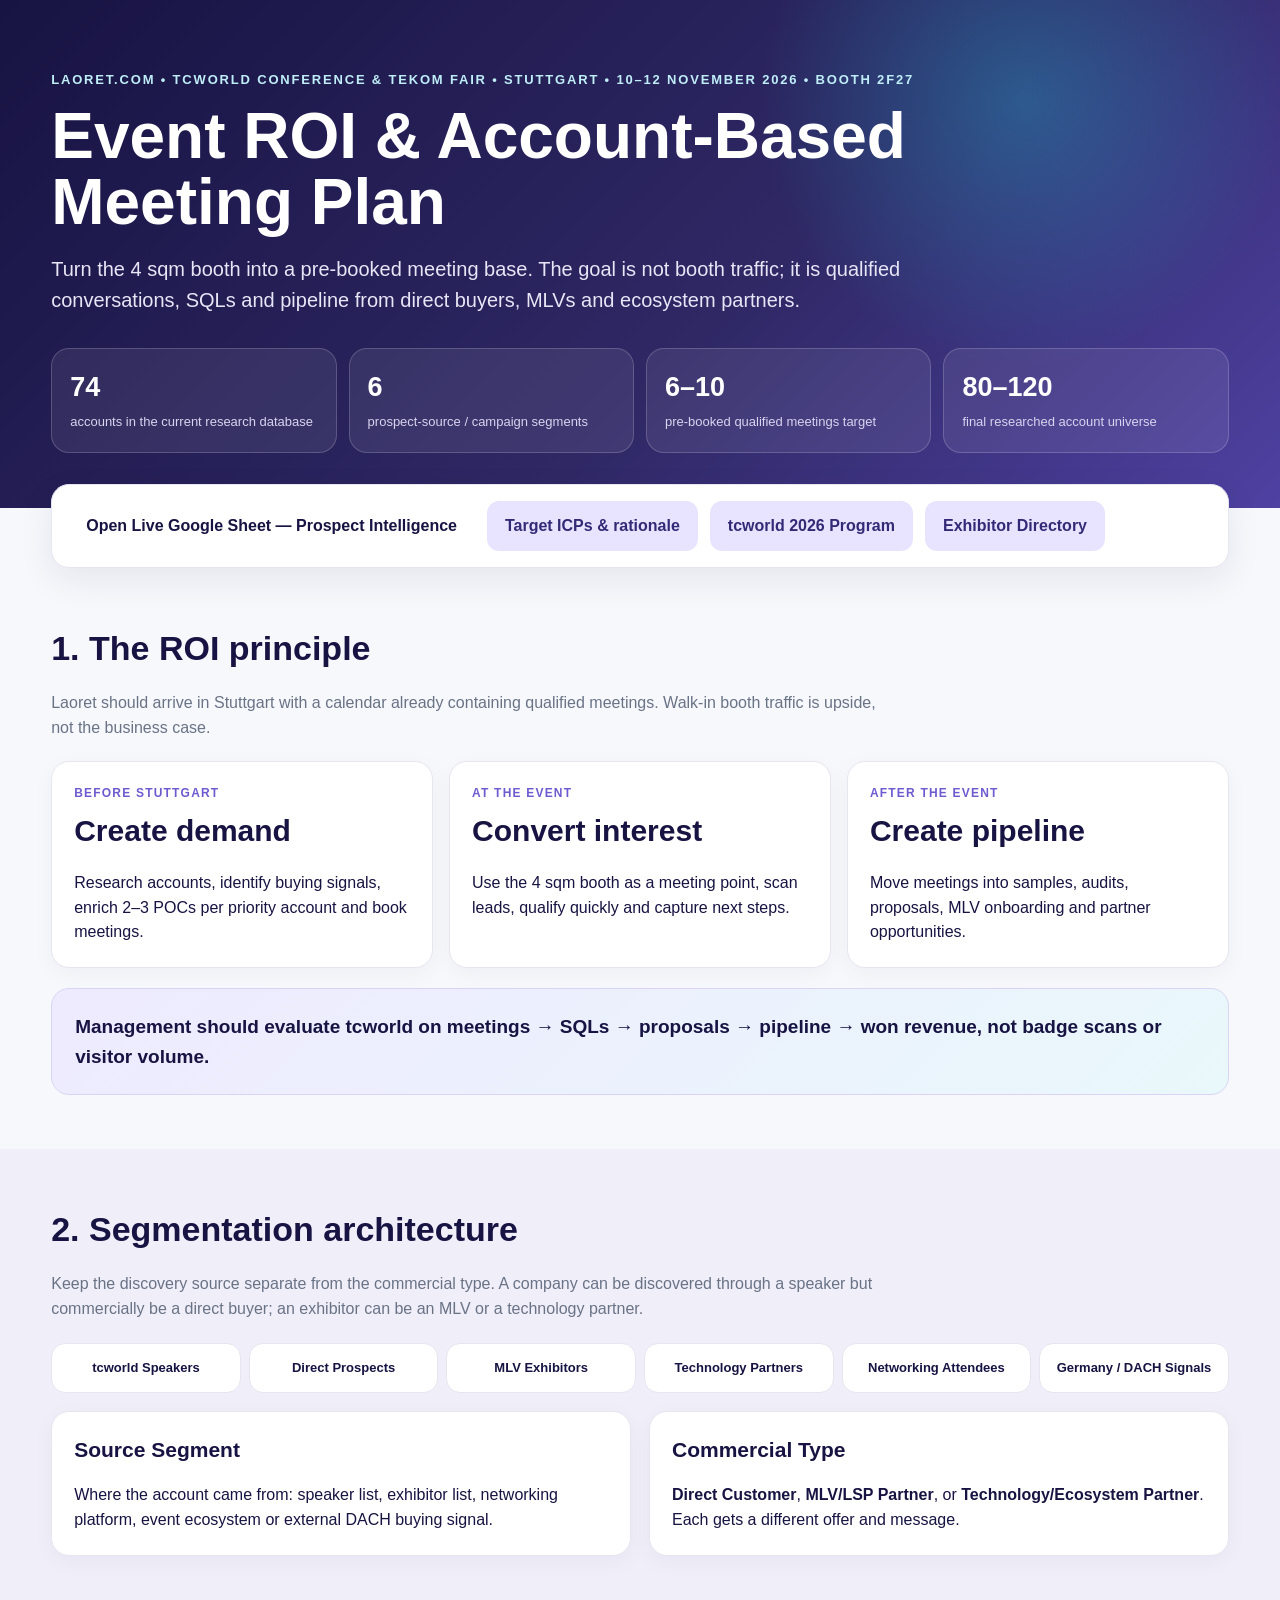
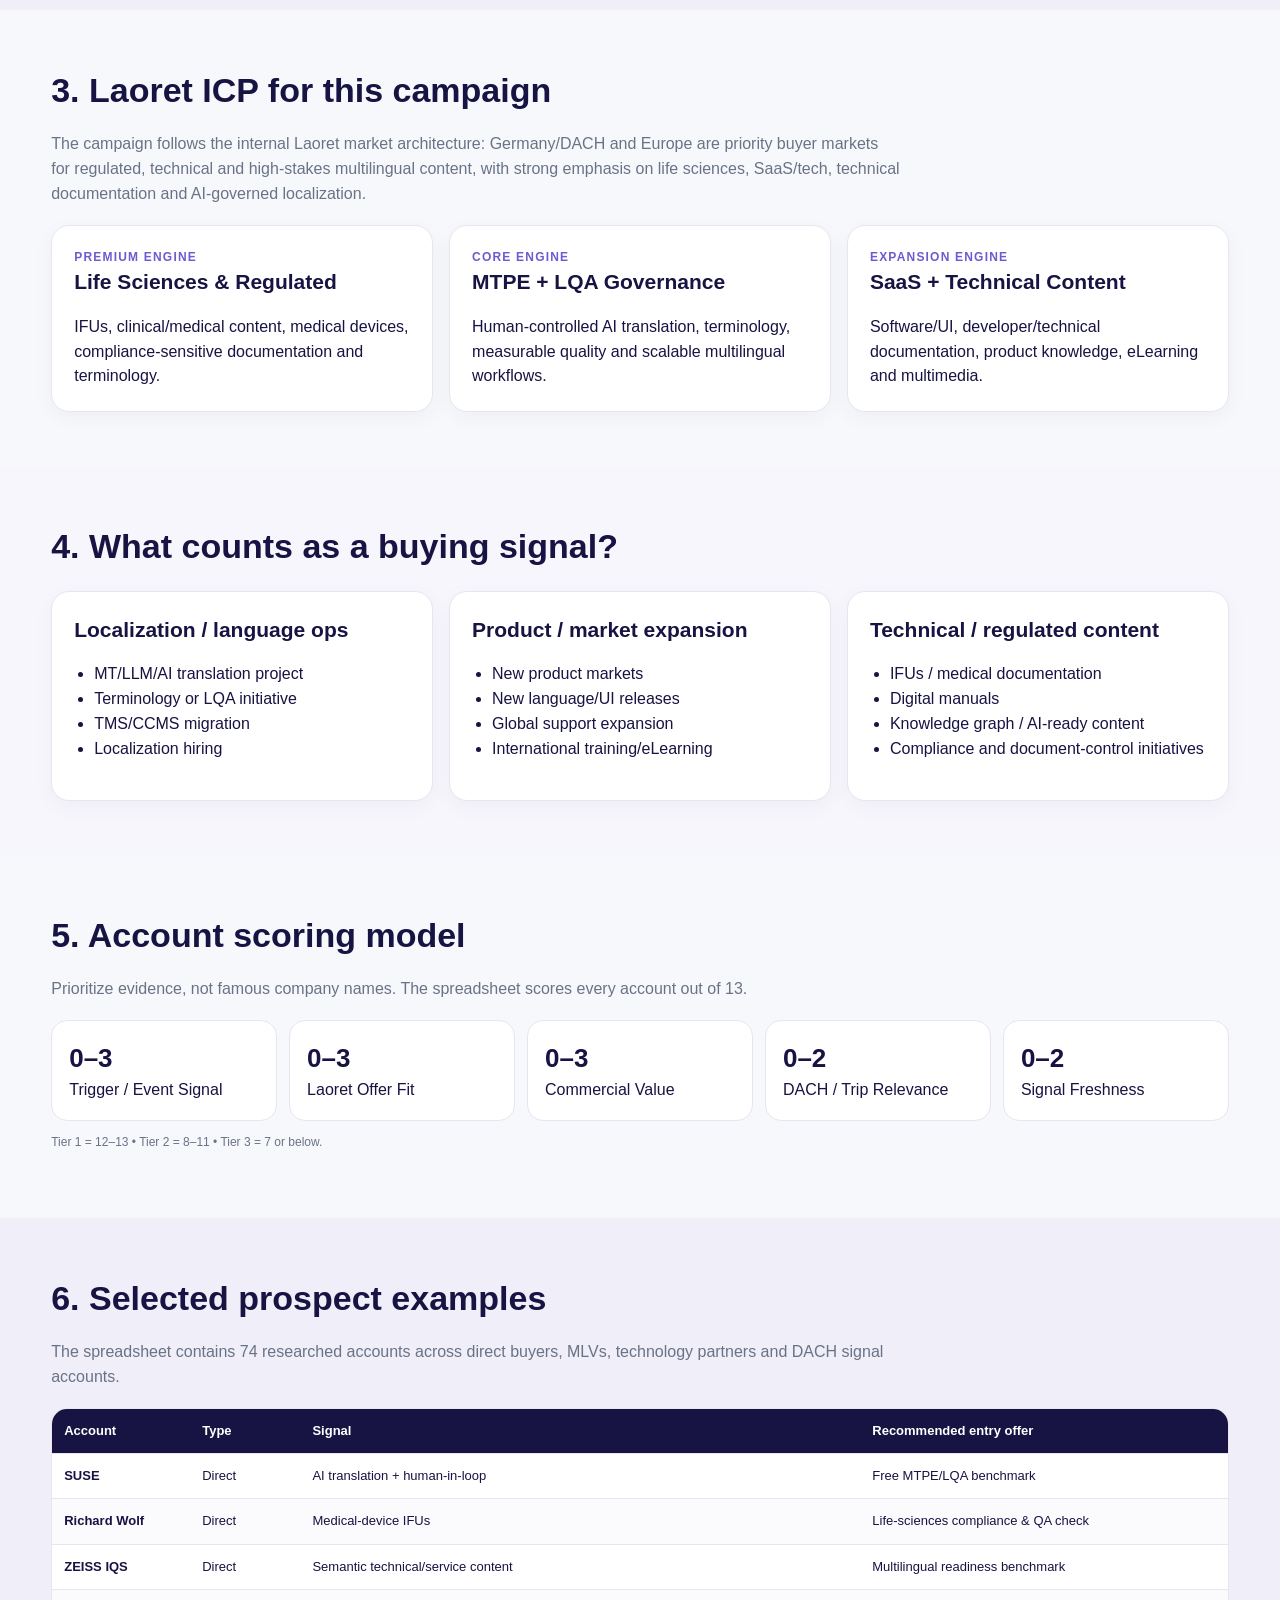
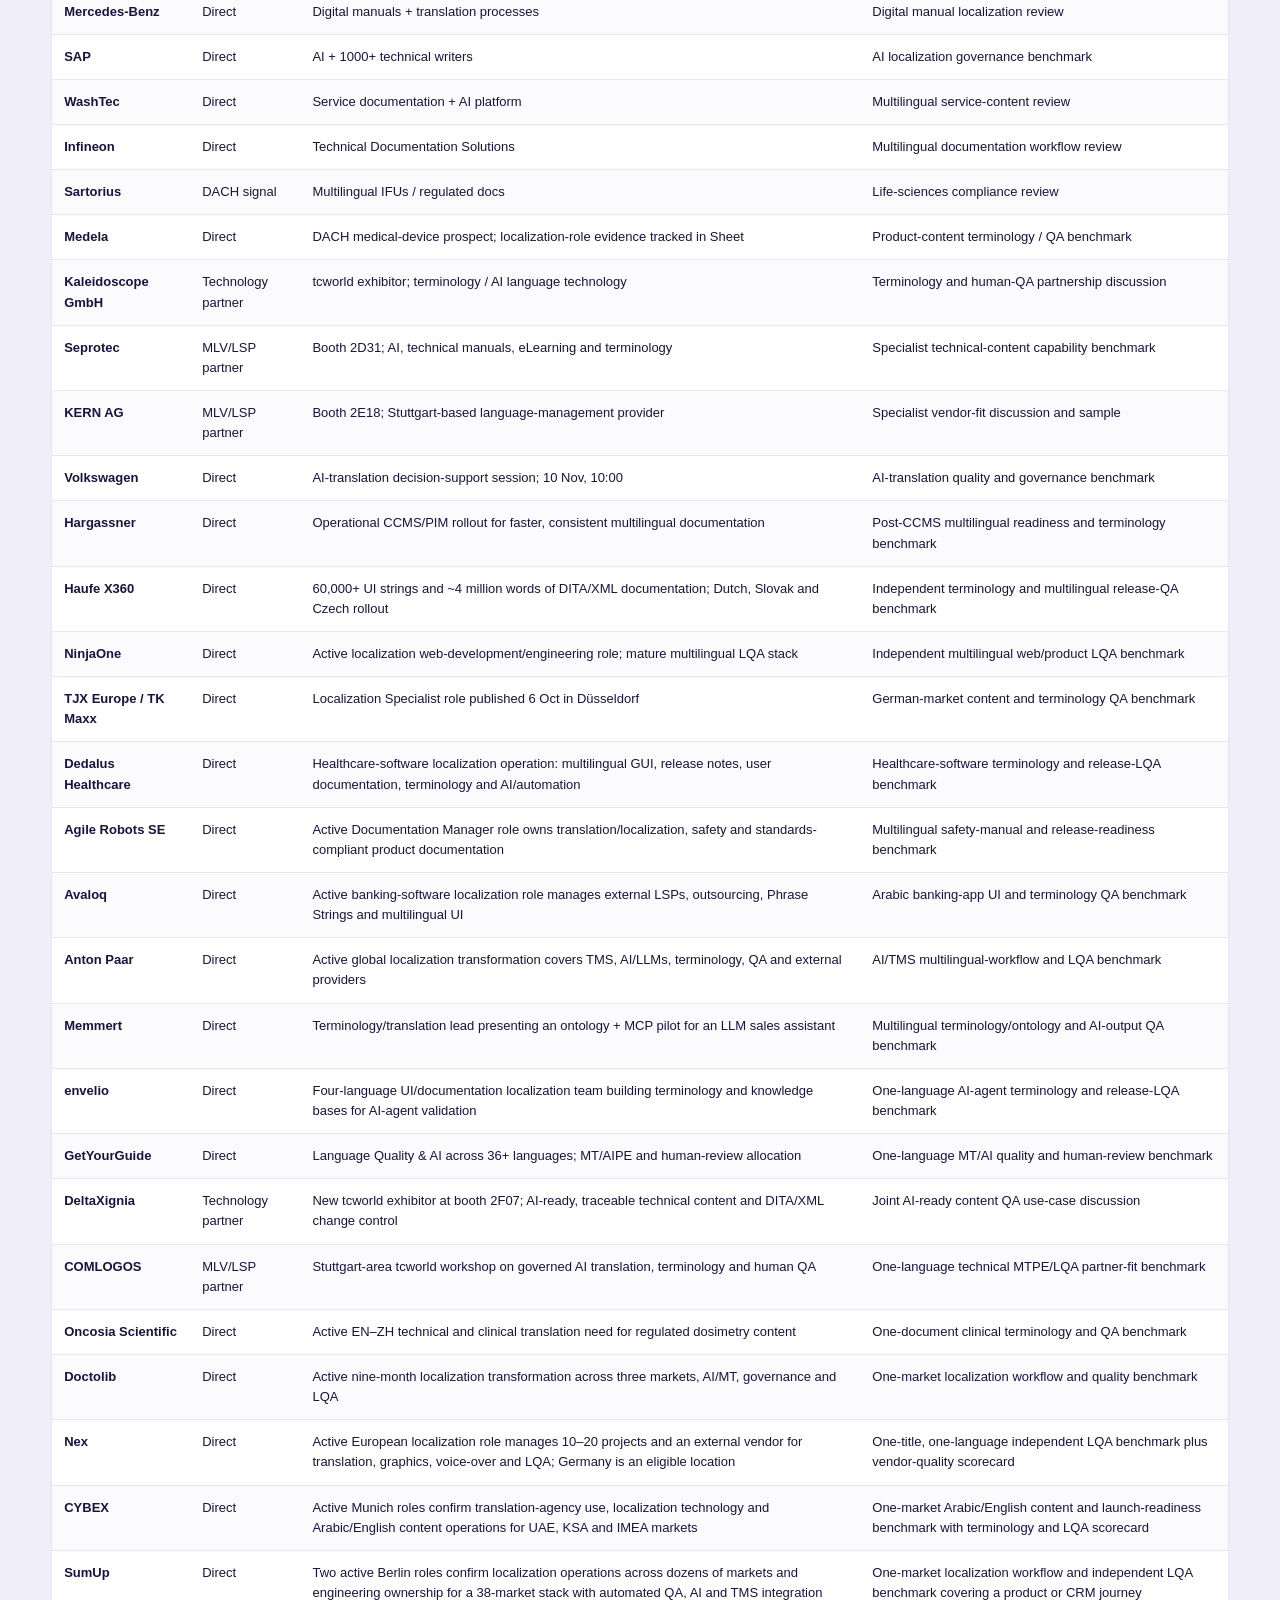
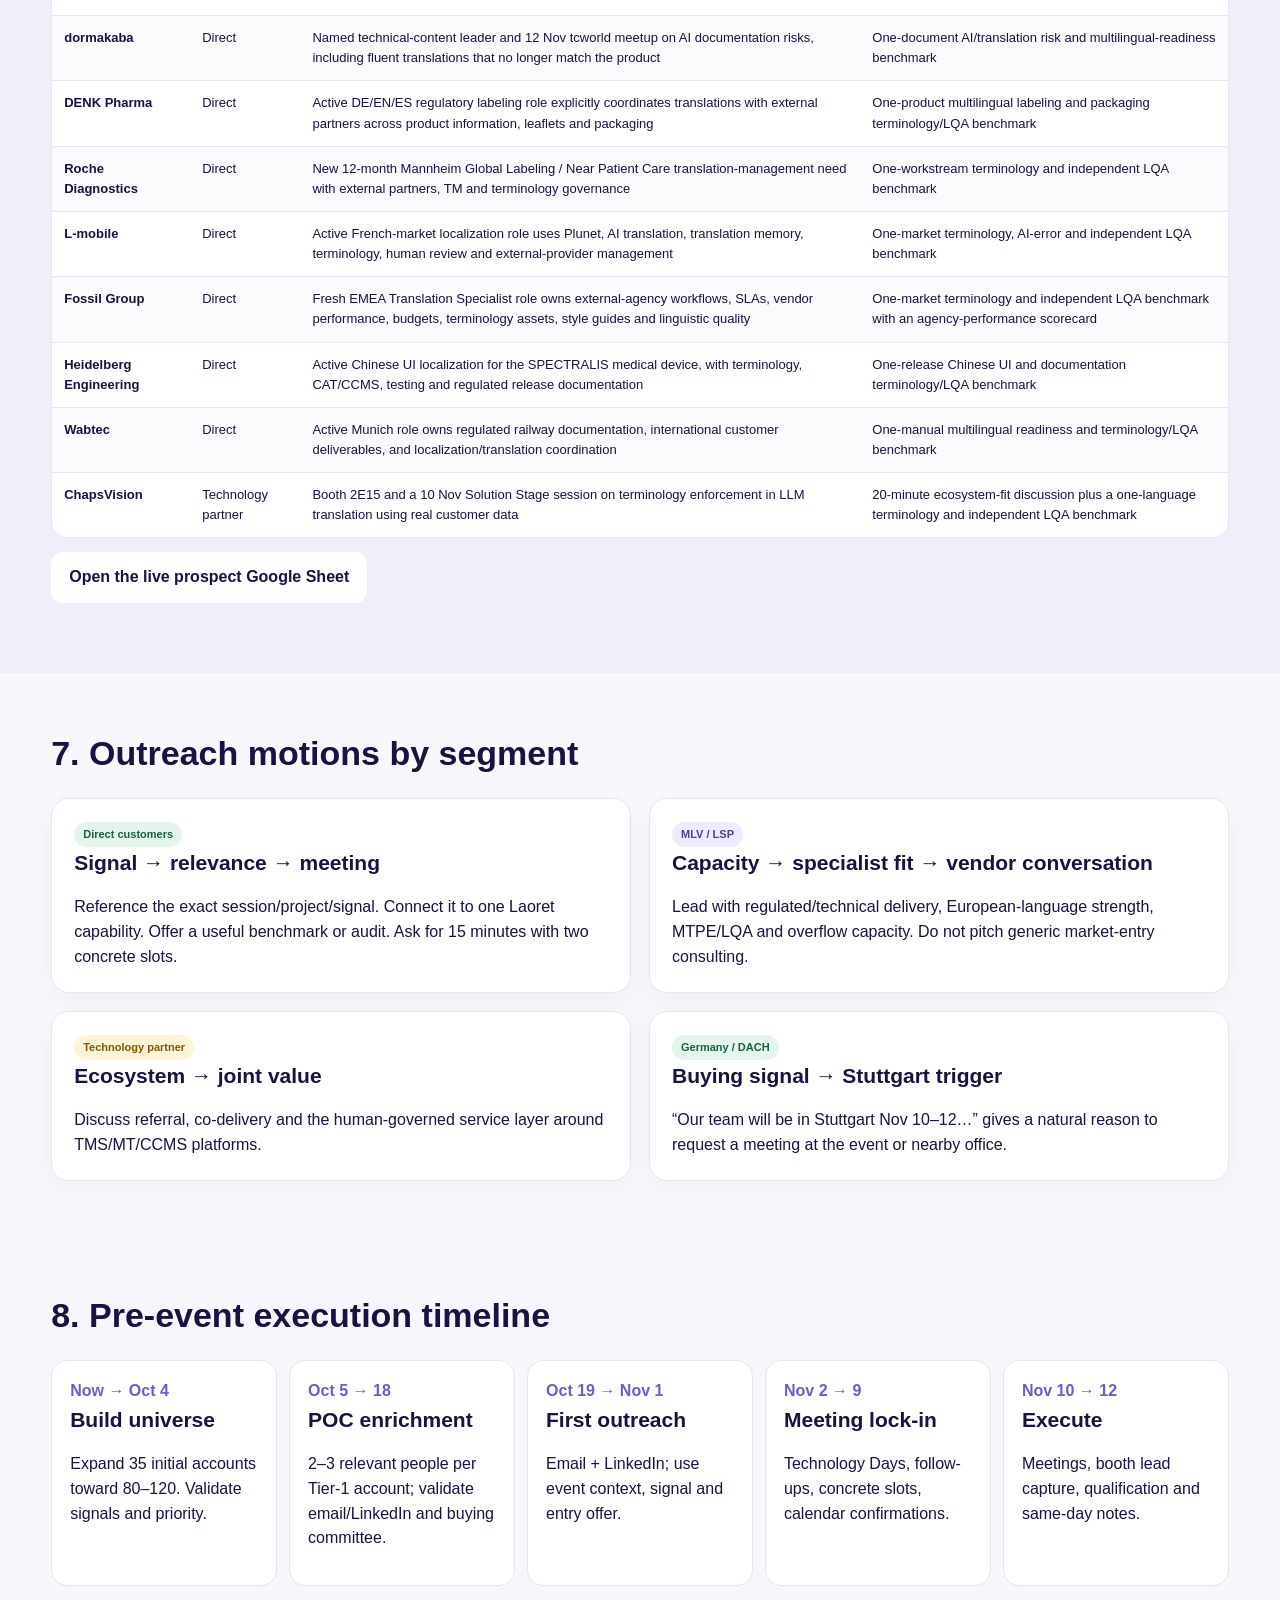
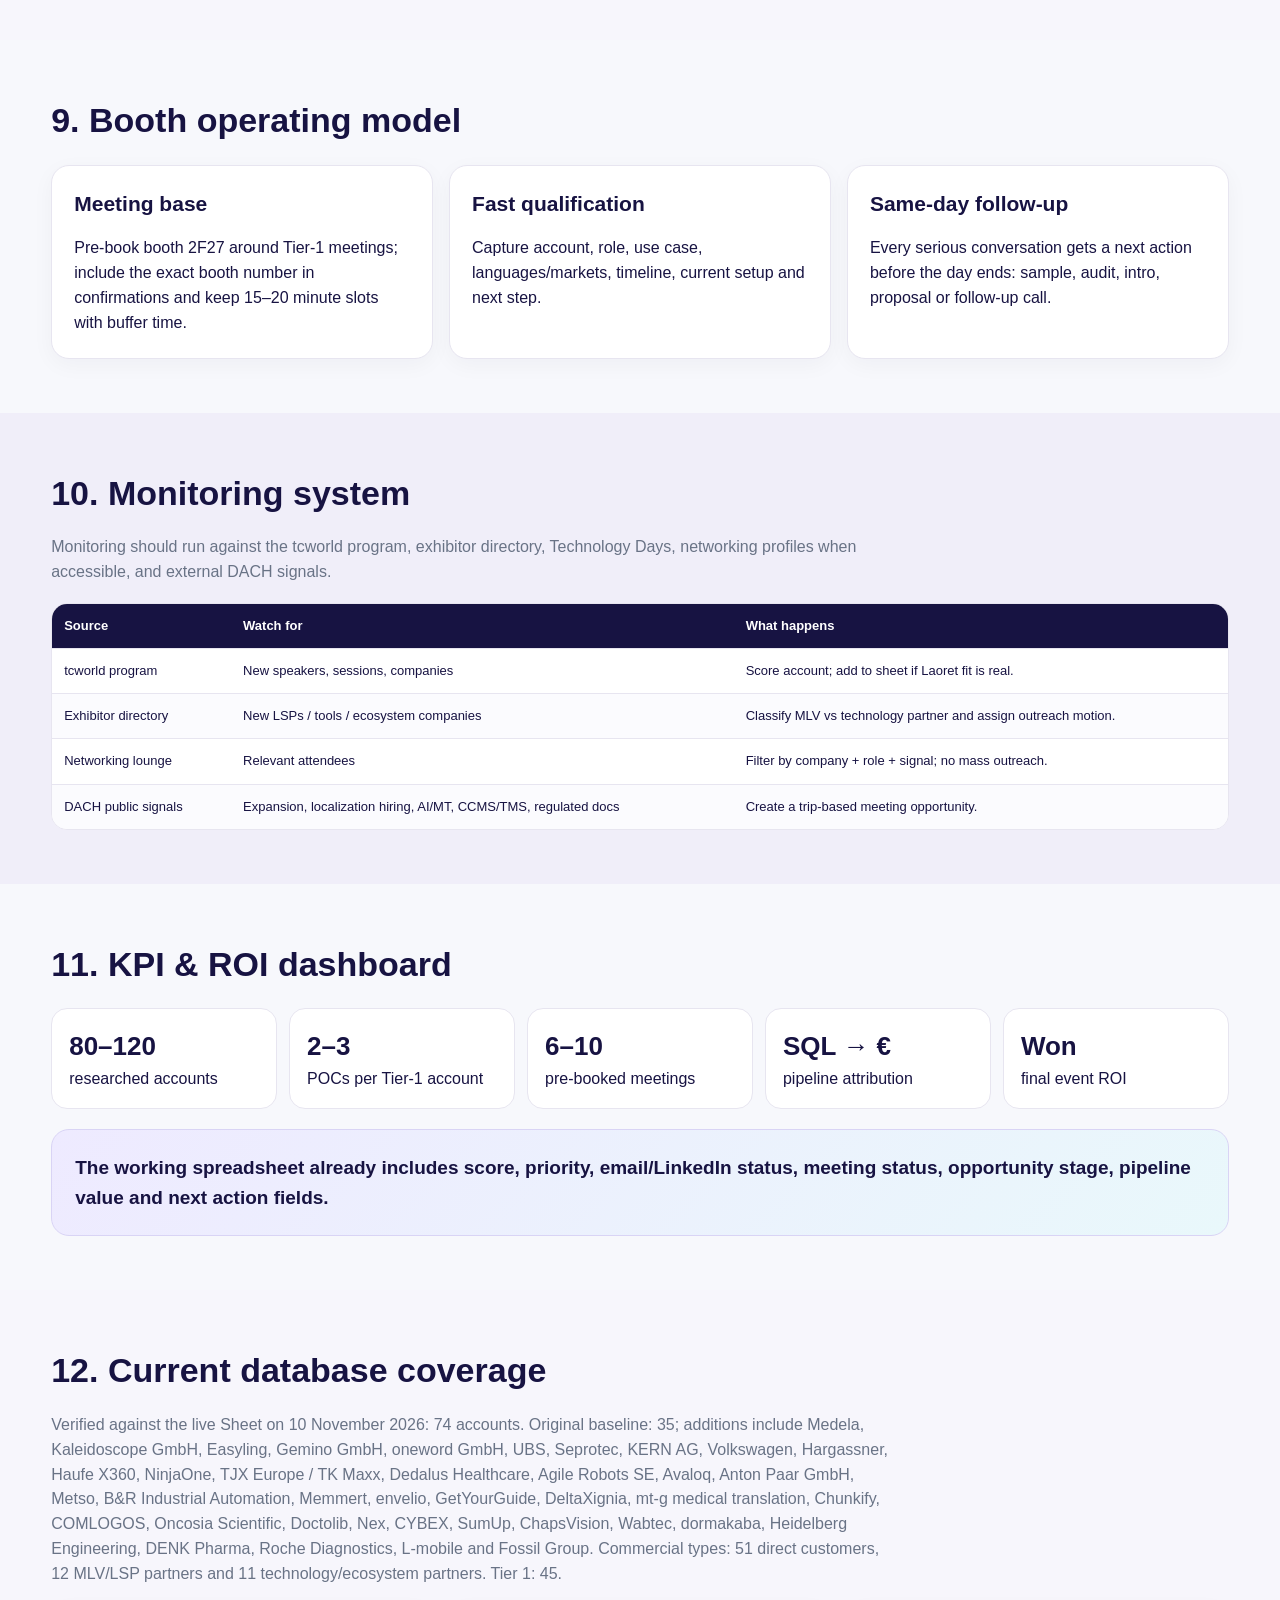
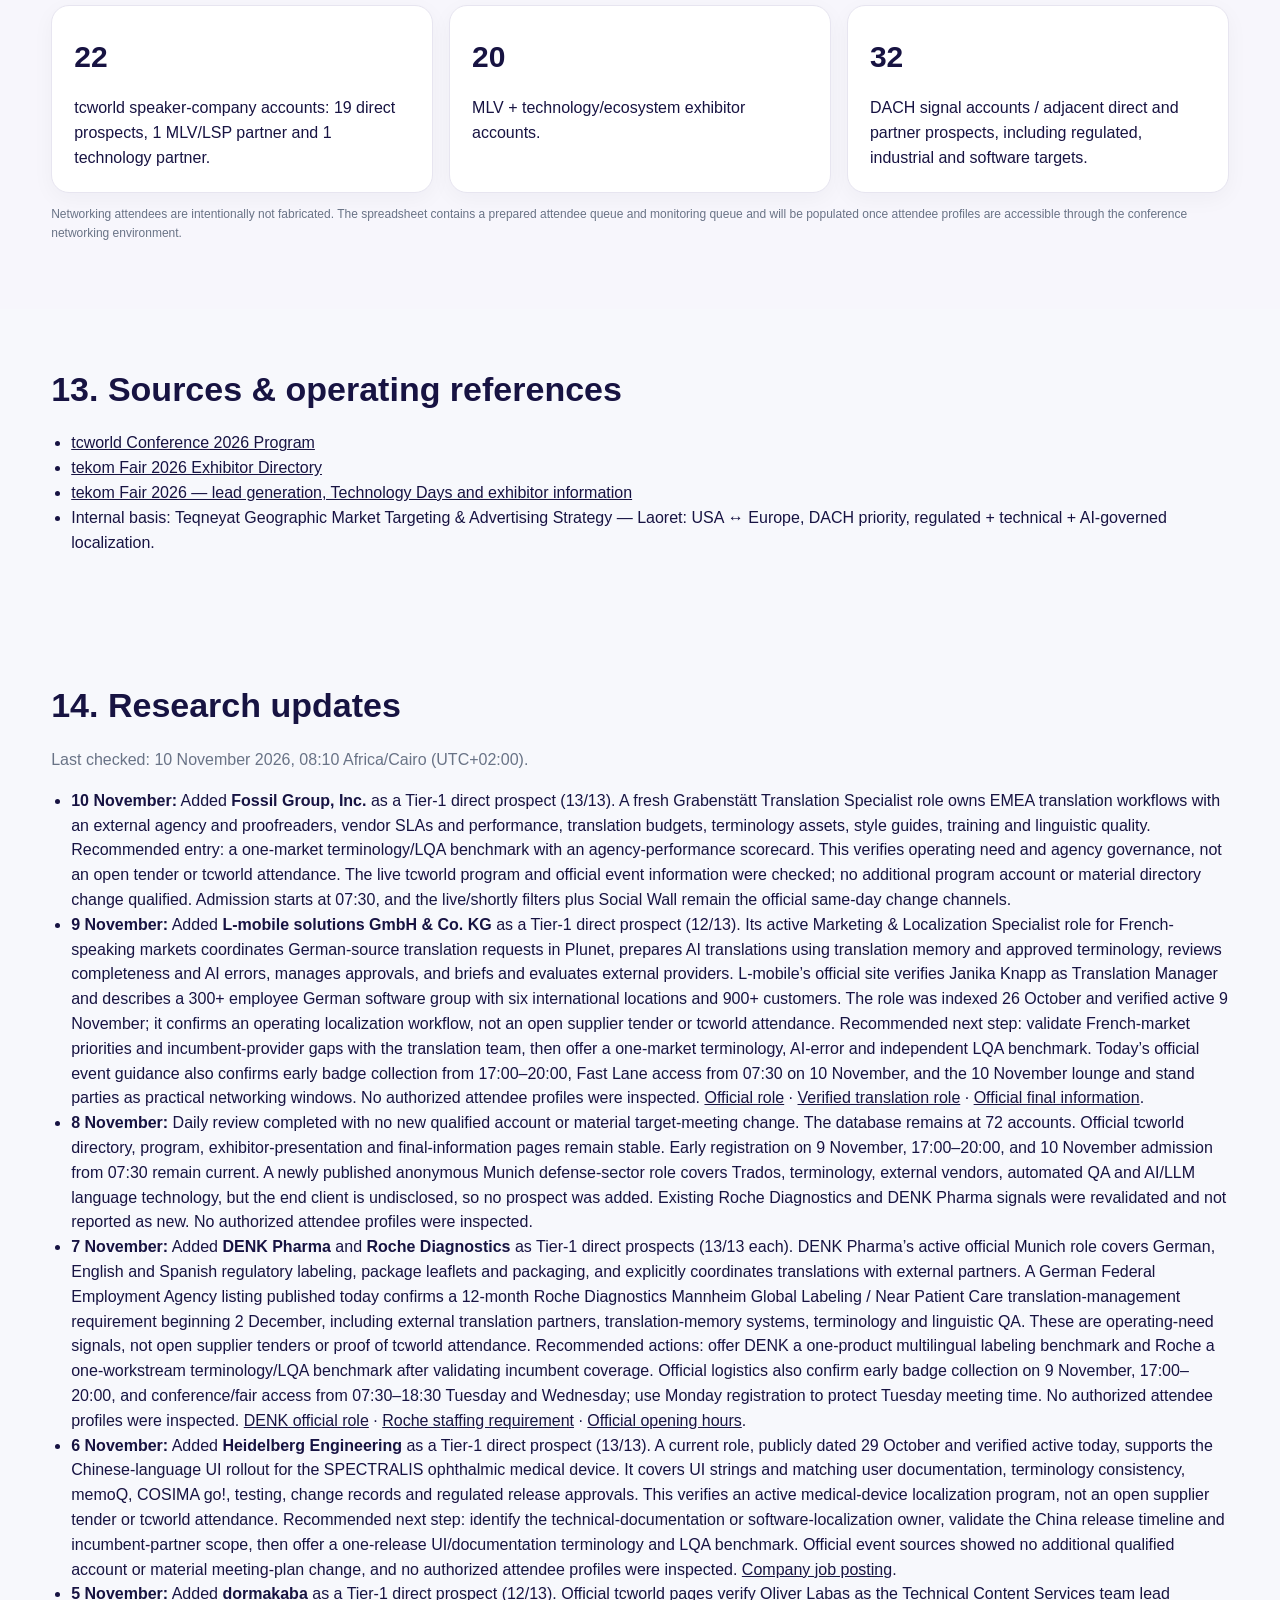
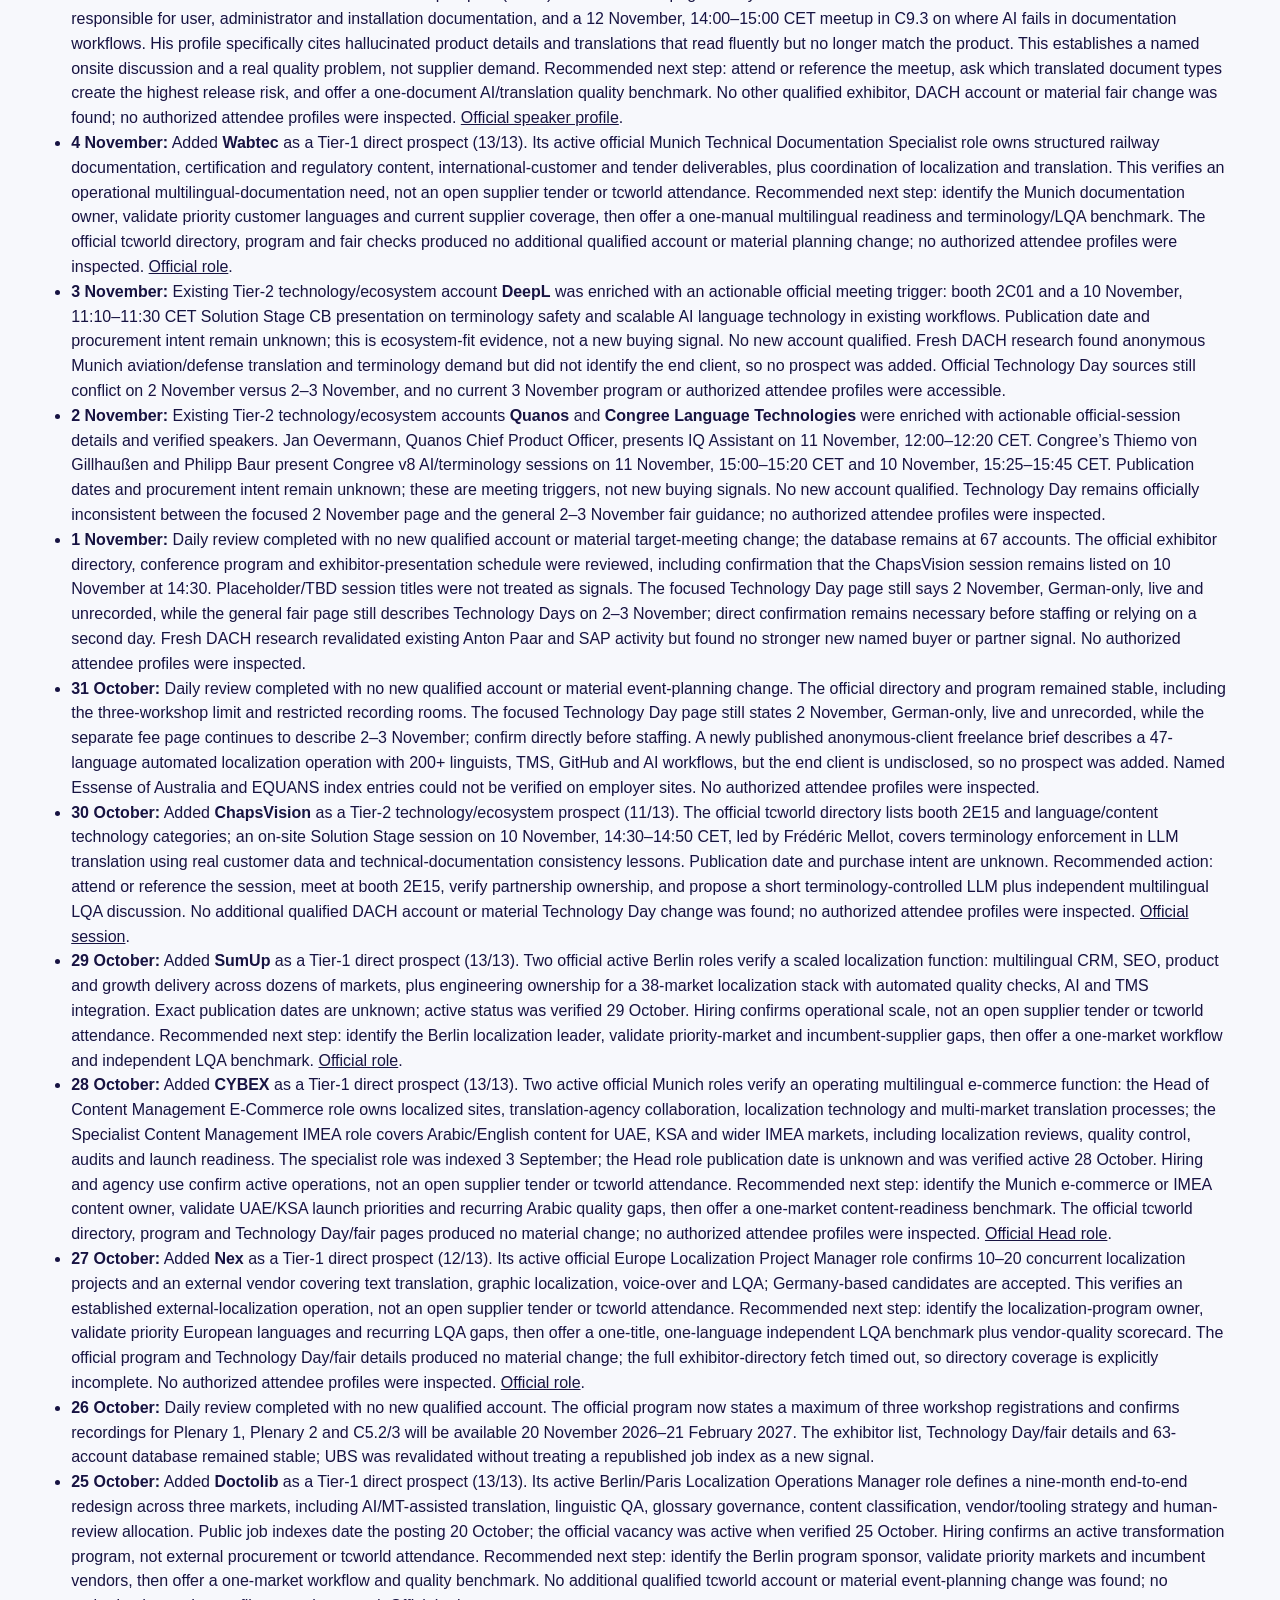
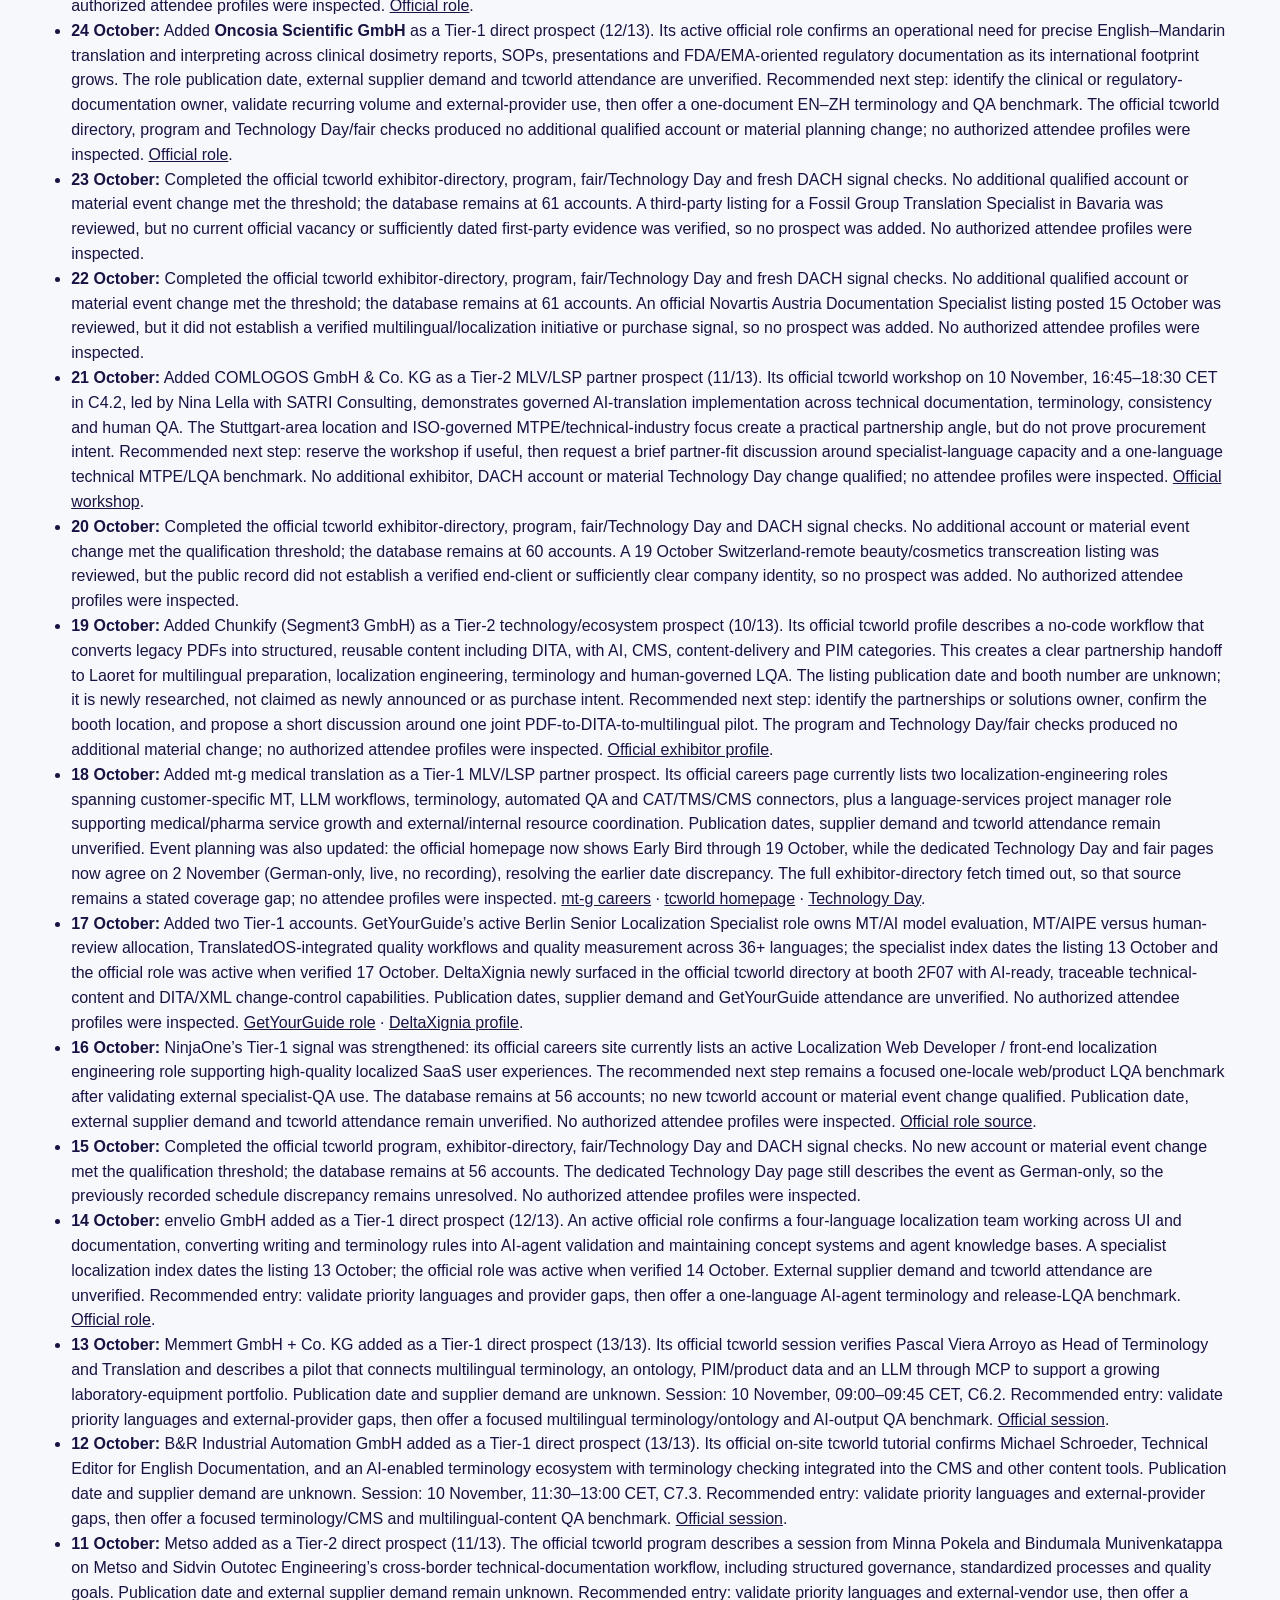
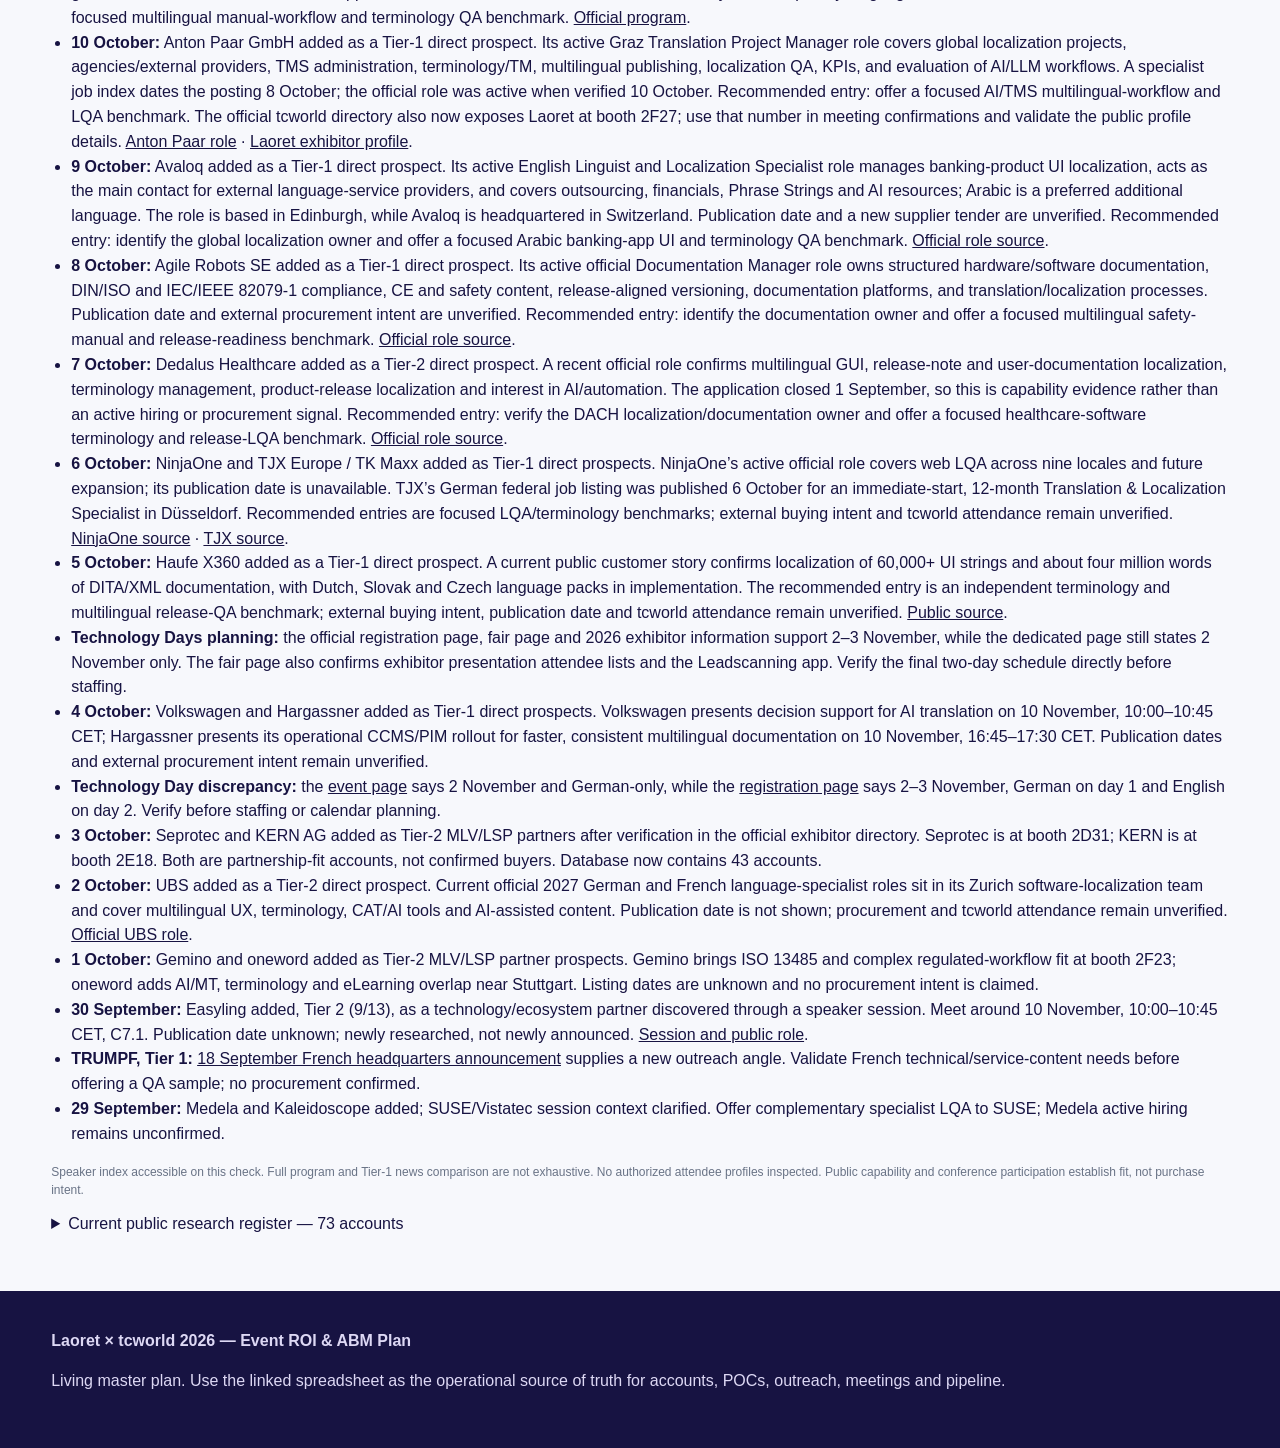
==== commit 8b5c4400: "Add Fossil Group prospect and 10 November update" ====
--- a/index.html
+++ b/index.html
@@ -1,18 +1,18 @@
 <!doctype html><html lang="en"><head><meta charset="utf-8"><meta name="viewport" content="width=device-width,initial-scale=1"><title>Laoret × tcworld 2026 — Event ROI & ABM Plan</title><style>
 :root{--ink:#171342;--violet:#6d5bd0;--cyan:#24a7c7;--soft:#f5f4fb;--muted:#697386;--line:#e7e5f0;--green:#167451;--amber:#9b6b00}*{box-sizing:border-box}body{margin:0;background:#f7f8fc;color:var(--ink);font-family:Inter,Segoe UI,Arial,sans-serif;line-height:1.55}a{color:inherit}.wrap{width:min(1180px,92vw);margin:auto}.hero{padding:70px 0 55px;color:white;background:radial-gradient(circle at 80% 20%,rgba(36,167,199,.38),transparent 24%),linear-gradient(135deg,#171342,#2f2865 58%,#4e41a2)}.eyebrow{font-size:13px;text-transform:uppercase;letter-spacing:.14em;font-weight:800;color:#bfeef8}h1{font-size:clamp(38px,5vw,66px);line-height:1.03;margin:14px 0 18px;max-width:930px}.lead{font-size:20px;color:#e8e5f6;max-width:900px}.hero-grid{display:grid;grid-template-columns:repeat(4,1fr);gap:12px;margin-top:32px}.hero-card{padding:18px;border:1px solid rgba(255,255,255,.18);border-radius:18px;background:rgba(255,255,255,.08)}.hero-card b{display:block;font-size:27px}.hero-card span{font-size:13px;color:#d8d3ef}.btn{display:inline-flex;align-items:center;gap:8px;text-decoration:none;padding:13px 18px;border-radius:12px;font-weight:800}.btn.primary{background:white;color:var(--ink)}.btn.secondary{background:#e8e4ff;color:#332a77}.actionbar{margin-top:-24px;position:relative;display:flex;gap:12px;flex-wrap:wrap;background:white;border:1px solid var(--line);padding:16px;border-radius:18px;box-shadow:0 12px 35px rgba(25,20,62,.08)}section{padding:54px 0}h2{font-size:34px;margin:0 0 10px}h3{font-size:21px;margin:0 0 8px}.sub{color:var(--muted);max-width:850px}.grid2{display:grid;grid-template-columns:repeat(2,1fr);gap:18px}.grid3{display:grid;grid-template-columns:repeat(3,1fr);gap:16px}.card{background:white;border:1px solid var(--line);border-radius:18px;padding:22px;box-shadow:0 6px 22px rgba(25,20,62,.04)}.card p:last-child{margin-bottom:0}.k{font-size:12px;text-transform:uppercase;letter-spacing:.1em;color:var(--violet);font-weight:900}.big{font-size:30px;font-weight:900;margin:6px 0}.flow{display:grid;grid-template-columns:repeat(6,1fr);gap:8px;margin-top:22px}.flow div{background:white;border:1px solid var(--line);border-radius:14px;padding:14px;font-size:13px;font-weight:750;text-align:center}.callout{background:linear-gradient(135deg,#eeeaff,#e9f8fb);border:1px solid #d9d4f5;border-radius:18px;padding:23px;font-size:19px;font-weight:750}table{width:100%;border-collapse:separate;border-spacing:0;background:white;border:1px solid var(--line);border-radius:16px;overflow:hidden}th{background:var(--ink);color:white;padding:12px;text-align:left;font-size:13px}td{padding:12px;border-top:1px solid var(--line);vertical-align:top;font-size:13px}tr:nth-child(even) td{background:#fbfbfe}.tag{display:inline-block;padding:4px 9px;border-radius:99px;background:#eeeaff;color:#4d4190;font-size:11px;font-weight:800}.tag.green{background:#e5f5ed;color:#166340}.tag.amber{background:#fff3d8;color:#805800}.timeline{display:grid;grid-template-columns:repeat(5,1fr);gap:12px}.phase{background:white;border:1px solid var(--line);border-radius:16px;padding:18px}.phase b{color:var(--violet)}.metricrow{display:grid;grid-template-columns:repeat(5,1fr);gap:12px}.metric{background:white;border:1px solid var(--line);border-radius:16px;padding:17px}.metric strong{font-size:26px;display:block}ul{padding-left:20px}.small{font-size:12px;color:var(--muted)}footer{background:#171342;color:#ddd8f4;padding:38px 0}@media(max-width:900px){.hero-grid,.grid3,.flow,.timeline,.metricrow{grid-template-columns:1fr 1fr}.grid2{grid-template-columns:1fr}}@media(max-width:600px){.hero-grid,.grid3,.flow,.timeline,.metricrow{grid-template-columns:1fr}}
-</style></head><body><header class="hero"><div class="wrap"><div class="eyebrow">Laoret.com • tcworld Conference & tekom Fair • Stuttgart • 10–12 November 2026 • Booth 2F27</div><h1>Event ROI & Account-Based Meeting Plan</h1><div class="lead">Turn the 4 sqm booth into a pre-booked meeting base. The goal is not booth traffic; it is qualified conversations, SQLs and pipeline from direct buyers, MLVs and ecosystem partners.</div><div class="hero-grid"><div class="hero-card"><b>73</b><span>accounts in the current research database</span></div><div class="hero-card"><b>6</b><span>prospect-source / campaign segments</span></div><div class="hero-card"><b>6–10</b><span>pre-booked qualified meetings target</span></div><div class="hero-card"><b>80–120</b><span>final researched account universe</span></div></div></div></header>
+</style></head><body><header class="hero"><div class="wrap"><div class="eyebrow">Laoret.com • tcworld Conference & tekom Fair • Stuttgart • 10–12 November 2026 • Booth 2F27</div><h1>Event ROI & Account-Based Meeting Plan</h1><div class="lead">Turn the 4 sqm booth into a pre-booked meeting base. The goal is not booth traffic; it is qualified conversations, SQLs and pipeline from direct buyers, MLVs and ecosystem partners.</div><div class="hero-grid"><div class="hero-card"><b>74</b><span>accounts in the current research database</span></div><div class="hero-card"><b>6</b><span>prospect-source / campaign segments</span></div><div class="hero-card"><b>6–10</b><span>pre-booked qualified meetings target</span></div><div class="hero-card"><b>80–120</b><span>final researched account universe</span></div></div></div></header>
 <div class="wrap"><div class="actionbar"><a class="btn primary" href="https://docs.google.com/spreadsheets/d/1DwarzR2egtDBAzqPENy6TMqn-BktZne1BdY1qXiPjeQ/edit" target="_blank" rel="noopener">Open Live Google Sheet — Prospect Intelligence</a><a class="btn secondary" href="icp/">Target ICPs &amp; rationale</a><a class="btn secondary" href="https://tcworldconference.tekom.de/program">tcworld 2026 Program</a><a class="btn secondary" href="https://tcworldconference.tekom.de/fair/exhibitor-directory">Exhibitor Directory</a></div></div>
 <section><div class="wrap"><h2>1. The ROI principle</h2><p class="sub">Laoret should arrive in Stuttgart with a calendar already containing qualified meetings. Walk-in booth traffic is upside, not the business case.</p><div class="grid3" style="margin-top:20px"><div class="card"><div class="k">Before Stuttgart</div><div class="big">Create demand</div><p>Research accounts, identify buying signals, enrich 2–3 POCs per priority account and book meetings.</p></div><div class="card"><div class="k">At the event</div><div class="big">Convert interest</div><p>Use the 4 sqm booth as a meeting point, scan leads, qualify quickly and capture next steps.</p></div><div class="card"><div class="k">After the event</div><div class="big">Create pipeline</div><p>Move meetings into samples, audits, proposals, MLV onboarding and partner opportunities.</p></div></div><div class="callout" style="margin-top:20px">Management should evaluate tcworld on meetings → SQLs → proposals → pipeline → won revenue, not badge scans or visitor volume.</div></div></section>
 <section style="background:#f0eef9"><div class="wrap"><h2>2. Segmentation architecture</h2><p class="sub">Keep the discovery source separate from the commercial type. A company can be discovered through a speaker but commercially be a direct buyer; an exhibitor can be an MLV or a technology partner.</p><div class="flow"><div>tcworld Speakers</div><div>Direct Prospects</div><div>MLV Exhibitors</div><div>Technology Partners</div><div>Networking Attendees</div><div>Germany / DACH Signals</div></div><div class="grid2" style="margin-top:18px"><div class="card"><h3>Source Segment</h3><p>Where the account came from: speaker list, exhibitor list, networking platform, event ecosystem or external DACH buying signal.</p></div><div class="card"><h3>Commercial Type</h3><p><b>Direct Customer</b>, <b>MLV/LSP Partner</b>, or <b>Technology/Ecosystem Partner</b>. Each gets a different offer and message.</p></div></div></div></section>
 <section><div class="wrap"><h2>3. Laoret ICP for this campaign</h2><p class="sub">The campaign follows the internal Laoret market architecture: Germany/DACH and Europe are priority buyer markets for regulated, technical and high-stakes multilingual content, with strong emphasis on life sciences, SaaS/tech, technical documentation and AI-governed localization.</p><div class="grid3" style="margin-top:18px"><div class="card"><div class="k">Premium engine</div><h3>Life Sciences & Regulated</h3><p>IFUs, clinical/medical content, medical devices, compliance-sensitive documentation and terminology.</p></div><div class="card"><div class="k">Core engine</div><h3>MTPE + LQA Governance</h3><p>Human-controlled AI translation, terminology, measurable quality and scalable multilingual workflows.</p></div><div class="card"><div class="k">Expansion engine</div><h3>SaaS + Technical Content</h3><p>Software/UI, developer/technical documentation, product knowledge, eLearning and multimedia.</p></div></div></div></section>
 <section style="background:#f7f6fc"><div class="wrap"><h2>4. What counts as a buying signal?</h2><div class="grid3" style="margin-top:18px"><div class="card"><h3>Localization / language ops</h3><ul><li>MT/LLM/AI translation project</li><li>Terminology or LQA initiative</li><li>TMS/CCMS migration</li><li>Localization hiring</li></ul></div><div class="card"><h3>Product / market expansion</h3><ul><li>New product markets</li><li>New language/UI releases</li><li>Global support expansion</li><li>International training/eLearning</li></ul></div><div class="card"><h3>Technical / regulated content</h3><ul><li>IFUs / medical documentation</li><li>Digital manuals</li><li>Knowledge graph / AI-ready content</li><li>Compliance and document-control initiatives</li></ul></div></div></div></section>
 <section><div class="wrap"><h2>5. Account scoring model</h2><p class="sub">Prioritize evidence, not famous company names. The spreadsheet scores every account out of 13.</p><div class="metricrow" style="margin-top:18px"><div class="metric"><strong>0–3</strong><span>Trigger / Event Signal</span></div><div class="metric"><strong>0–3</strong><span>Laoret Offer Fit</span></div><div class="metric"><strong>0–3</strong><span>Commercial Value</span></div><div class="metric"><strong>0–2</strong><span>DACH / Trip Relevance</span></div><div class="metric"><strong>0–2</strong><span>Signal Freshness</span></div></div><p class="small">Tier 1 = 12–13 • Tier 2 = 8–11 • Tier 3 = 7 or below.</p></div></section>
-<section style="background:#f0eef9"><div class="wrap"><h2>6. Selected prospect examples</h2><p class="sub">The spreadsheet contains 73 researched accounts across direct buyers, MLVs, technology partners and DACH signal accounts.</p><table style="margin-top:18px"><thead><tr><th>Account</th><th>Type</th><th>Signal</th><th>Recommended entry offer</th></tr></thead><tbody><tr><td><b>SUSE</b></td><td>Direct</td><td>AI translation + human-in-loop</td><td>Free MTPE/LQA benchmark</td></tr><tr><td><b>Richard Wolf</b></td><td>Direct</td><td>Medical-device IFUs</td><td>Life-sciences compliance & QA check</td></tr><tr><td><b>ZEISS IQS</b></td><td>Direct</td><td>Semantic technical/service content</td><td>Multilingual readiness benchmark</td></tr><tr><td><b>Mercedes-Benz</b></td><td>Direct</td><td>Digital manuals + translation processes</td><td>Digital manual localization review</td></tr><tr><td><b>SAP</b></td><td>Direct</td><td>AI + 1000+ technical writers</td><td>AI localization governance benchmark</td></tr><tr><td><b>WashTec</b></td><td>Direct</td><td>Service documentation + AI platform</td><td>Multilingual service-content review</td></tr><tr><td><b>Infineon</b></td><td>Direct</td><td>Technical Documentation Solutions</td><td>Multilingual documentation workflow review</td></tr><tr><td><b>Sartorius</b></td><td>DACH signal</td><td>Multilingual IFUs / regulated docs</td><td>Life-sciences compliance review</td></tr><tr><td><b>Medela</b></td><td>Direct</td><td>DACH medical-device prospect; localization-role evidence tracked in Sheet</td><td>Product-content terminology / QA benchmark</td></tr><tr><td><b>Kaleidoscope GmbH</b></td><td>Technology partner</td><td>tcworld exhibitor; terminology / AI language technology</td><td>Terminology and human-QA partnership discussion</td></tr><tr><td><b>Seprotec</b></td><td>MLV/LSP partner</td><td>Booth 2D31; AI, technical manuals, eLearning and terminology</td><td>Specialist technical-content capability benchmark</td></tr><tr><td><b>KERN AG</b></td><td>MLV/LSP partner</td><td>Booth 2E18; Stuttgart-based language-management provider</td><td>Specialist vendor-fit discussion and sample</td></tr><tr><td><b>Volkswagen</b></td><td>Direct</td><td>AI-translation decision-support session; 10 Nov, 10:00</td><td>AI-translation quality and governance benchmark</td></tr><tr><td><b>Hargassner</b></td><td>Direct</td><td>Operational CCMS/PIM rollout for faster, consistent multilingual documentation</td><td>Post-CCMS multilingual readiness and terminology benchmark</td></tr><tr><td><b>Haufe X360</b></td><td>Direct</td><td>60,000+ UI strings and ~4 million words of DITA/XML documentation; Dutch, Slovak and Czech rollout</td><td>Independent terminology and multilingual release-QA benchmark</td></tr><tr><td><b>NinjaOne</b></td><td>Direct</td><td>Active localization web-development/engineering role; mature multilingual LQA stack</td><td>Independent multilingual web/product LQA benchmark</td></tr><tr><td><b>TJX Europe / TK Maxx</b></td><td>Direct</td><td>Localization Specialist role published 6 Oct in Düsseldorf</td><td>German-market content and terminology QA benchmark</td></tr><tr><td><b>Dedalus Healthcare</b></td><td>Direct</td><td>Healthcare-software localization operation: multilingual GUI, release notes, user documentation, terminology and AI/automation</td><td>Healthcare-software terminology and release-LQA benchmark</td></tr><tr><td><b>Agile Robots SE</b></td><td>Direct</td><td>Active Documentation Manager role owns translation/localization, safety and standards-compliant product documentation</td><td>Multilingual safety-manual and release-readiness benchmark</td></tr><tr><td><b>Avaloq</b></td><td>Direct</td><td>Active banking-software localization role manages external LSPs, outsourcing, Phrase Strings and multilingual UI</td><td>Arabic banking-app UI and terminology QA benchmark</td></tr><tr><td><b>Anton Paar</b></td><td>Direct</td><td>Active global localization transformation covers TMS, AI/LLMs, terminology, QA and external providers</td><td>AI/TMS multilingual-workflow and LQA benchmark</td></tr><tr><td><b>Memmert</b></td><td>Direct</td><td>Terminology/translation lead presenting an ontology + MCP pilot for an LLM sales assistant</td><td>Multilingual terminology/ontology and AI-output QA benchmark</td></tr><tr><td><b>envelio</b></td><td>Direct</td><td>Four-language UI/documentation localization team building terminology and knowledge bases for AI-agent validation</td><td>One-language AI-agent terminology and release-LQA benchmark</td></tr><tr><td><b>GetYourGuide</b></td><td>Direct</td><td>Language Quality &amp; AI across 36+ languages; MT/AIPE and human-review allocation</td><td>One-language MT/AI quality and human-review benchmark</td></tr><tr><td><b>DeltaXignia</b></td><td>Technology partner</td><td>New tcworld exhibitor at booth 2F07; AI-ready, traceable technical content and DITA/XML change control</td><td>Joint AI-ready content QA use-case discussion</td></tr><tr><td><b>COMLOGOS</b></td><td>MLV/LSP partner</td><td>Stuttgart-area tcworld workshop on governed AI translation, terminology and human QA</td><td>One-language technical MTPE/LQA partner-fit benchmark</td></tr><tr><td><b>Oncosia Scientific</b></td><td>Direct</td><td>Active EN–ZH technical and clinical translation need for regulated dosimetry content</td><td>One-document clinical terminology and QA benchmark</td></tr><tr><td><b>Doctolib</b></td><td>Direct</td><td>Active nine-month localization transformation across three markets, AI/MT, governance and LQA</td><td>One-market localization workflow and quality benchmark</td></tr><tr><td><b>Nex</b></td><td>Direct</td><td>Active European localization role manages 10–20 projects and an external vendor for translation, graphics, voice-over and LQA; Germany is an eligible location</td><td>One-title, one-language independent LQA benchmark plus vendor-quality scorecard</td></tr><tr><td><b>CYBEX</b></td><td>Direct</td><td>Active Munich roles confirm translation-agency use, localization technology and Arabic/English content operations for UAE, KSA and IMEA markets</td><td>One-market Arabic/English content and launch-readiness benchmark with terminology and LQA scorecard</td></tr><tr><td><b>SumUp</b></td><td>Direct</td><td>Two active Berlin roles confirm localization operations across dozens of markets and engineering ownership for a 38-market stack with automated QA, AI and TMS integration</td><td>One-market localization workflow and independent LQA benchmark covering a product or CRM journey</td></tr><tr><td><b>dormakaba</b></td><td>Direct</td><td>Named technical-content leader and 12 Nov tcworld meetup on AI documentation risks, including fluent translations that no longer match the product</td><td>One-document AI/translation risk and multilingual-readiness benchmark</td></tr><tr><td><b>DENK Pharma</b></td><td>Direct</td><td>Active DE/EN/ES regulatory labeling role explicitly coordinates translations with external partners across product information, leaflets and packaging</td><td>One-product multilingual labeling and packaging terminology/LQA benchmark</td></tr><tr><td><b>Roche Diagnostics</b></td><td>Direct</td><td>New 12-month Mannheim Global Labeling / Near Patient Care translation-management need with external partners, TM and terminology governance</td><td>One-workstream terminology and independent LQA benchmark</td></tr><tr><td><b>L-mobile</b></td><td>Direct</td><td>Active French-market localization role uses Plunet, AI translation, translation memory, terminology, human review and external-provider management</td><td>One-market terminology, AI-error and independent LQA benchmark</td></tr><tr><td><b>Heidelberg Engineering</b></td><td>Direct</td><td>Active Chinese UI localization for the SPECTRALIS medical device, with terminology, CAT/CCMS, testing and regulated release documentation</td><td>One-release Chinese UI and documentation terminology/LQA benchmark</td></tr><tr><td><b>Wabtec</b></td><td>Direct</td><td>Active Munich role owns regulated railway documentation, international customer deliverables, and localization/translation coordination</td><td>One-manual multilingual readiness and terminology/LQA benchmark</td></tr><tr><td><b>ChapsVision</b></td><td>Technology partner</td><td>Booth 2E15 and a 10 Nov Solution Stage session on terminology enforcement in LLM translation using real customer data</td><td>20-minute ecosystem-fit discussion plus a one-language terminology and independent LQA benchmark</td></tr></tbody></table><p style="margin-top:14px"><a class="btn primary" href="https://docs.google.com/spreadsheets/d/1DwarzR2egtDBAzqPENy6TMqn-BktZne1BdY1qXiPjeQ/edit" target="_blank" rel="noopener">Open the live prospect Google Sheet</a></p></div></section>
+<section style="background:#f0eef9"><div class="wrap"><h2>6. Selected prospect examples</h2><p class="sub">The spreadsheet contains 74 researched accounts across direct buyers, MLVs, technology partners and DACH signal accounts.</p><table style="margin-top:18px"><thead><tr><th>Account</th><th>Type</th><th>Signal</th><th>Recommended entry offer</th></tr></thead><tbody><tr><td><b>SUSE</b></td><td>Direct</td><td>AI translation + human-in-loop</td><td>Free MTPE/LQA benchmark</td></tr><tr><td><b>Richard Wolf</b></td><td>Direct</td><td>Medical-device IFUs</td><td>Life-sciences compliance & QA check</td></tr><tr><td><b>ZEISS IQS</b></td><td>Direct</td><td>Semantic technical/service content</td><td>Multilingual readiness benchmark</td></tr><tr><td><b>Mercedes-Benz</b></td><td>Direct</td><td>Digital manuals + translation processes</td><td>Digital manual localization review</td></tr><tr><td><b>SAP</b></td><td>Direct</td><td>AI + 1000+ technical writers</td><td>AI localization governance benchmark</td></tr><tr><td><b>WashTec</b></td><td>Direct</td><td>Service documentation + AI platform</td><td>Multilingual service-content review</td></tr><tr><td><b>Infineon</b></td><td>Direct</td><td>Technical Documentation Solutions</td><td>Multilingual documentation workflow review</td></tr><tr><td><b>Sartorius</b></td><td>DACH signal</td><td>Multilingual IFUs / regulated docs</td><td>Life-sciences compliance review</td></tr><tr><td><b>Medela</b></td><td>Direct</td><td>DACH medical-device prospect; localization-role evidence tracked in Sheet</td><td>Product-content terminology / QA benchmark</td></tr><tr><td><b>Kaleidoscope GmbH</b></td><td>Technology partner</td><td>tcworld exhibitor; terminology / AI language technology</td><td>Terminology and human-QA partnership discussion</td></tr><tr><td><b>Seprotec</b></td><td>MLV/LSP partner</td><td>Booth 2D31; AI, technical manuals, eLearning and terminology</td><td>Specialist technical-content capability benchmark</td></tr><tr><td><b>KERN AG</b></td><td>MLV/LSP partner</td><td>Booth 2E18; Stuttgart-based language-management provider</td><td>Specialist vendor-fit discussion and sample</td></tr><tr><td><b>Volkswagen</b></td><td>Direct</td><td>AI-translation decision-support session; 10 Nov, 10:00</td><td>AI-translation quality and governance benchmark</td></tr><tr><td><b>Hargassner</b></td><td>Direct</td><td>Operational CCMS/PIM rollout for faster, consistent multilingual documentation</td><td>Post-CCMS multilingual readiness and terminology benchmark</td></tr><tr><td><b>Haufe X360</b></td><td>Direct</td><td>60,000+ UI strings and ~4 million words of DITA/XML documentation; Dutch, Slovak and Czech rollout</td><td>Independent terminology and multilingual release-QA benchmark</td></tr><tr><td><b>NinjaOne</b></td><td>Direct</td><td>Active localization web-development/engineering role; mature multilingual LQA stack</td><td>Independent multilingual web/product LQA benchmark</td></tr><tr><td><b>TJX Europe / TK Maxx</b></td><td>Direct</td><td>Localization Specialist role published 6 Oct in Düsseldorf</td><td>German-market content and terminology QA benchmark</td></tr><tr><td><b>Dedalus Healthcare</b></td><td>Direct</td><td>Healthcare-software localization operation: multilingual GUI, release notes, user documentation, terminology and AI/automation</td><td>Healthcare-software terminology and release-LQA benchmark</td></tr><tr><td><b>Agile Robots SE</b></td><td>Direct</td><td>Active Documentation Manager role owns translation/localization, safety and standards-compliant product documentation</td><td>Multilingual safety-manual and release-readiness benchmark</td></tr><tr><td><b>Avaloq</b></td><td>Direct</td><td>Active banking-software localization role manages external LSPs, outsourcing, Phrase Strings and multilingual UI</td><td>Arabic banking-app UI and terminology QA benchmark</td></tr><tr><td><b>Anton Paar</b></td><td>Direct</td><td>Active global localization transformation covers TMS, AI/LLMs, terminology, QA and external providers</td><td>AI/TMS multilingual-workflow and LQA benchmark</td></tr><tr><td><b>Memmert</b></td><td>Direct</td><td>Terminology/translation lead presenting an ontology + MCP pilot for an LLM sales assistant</td><td>Multilingual terminology/ontology and AI-output QA benchmark</td></tr><tr><td><b>envelio</b></td><td>Direct</td><td>Four-language UI/documentation localization team building terminology and knowledge bases for AI-agent validation</td><td>One-language AI-agent terminology and release-LQA benchmark</td></tr><tr><td><b>GetYourGuide</b></td><td>Direct</td><td>Language Quality &amp; AI across 36+ languages; MT/AIPE and human-review allocation</td><td>One-language MT/AI quality and human-review benchmark</td></tr><tr><td><b>DeltaXignia</b></td><td>Technology partner</td><td>New tcworld exhibitor at booth 2F07; AI-ready, traceable technical content and DITA/XML change control</td><td>Joint AI-ready content QA use-case discussion</td></tr><tr><td><b>COMLOGOS</b></td><td>MLV/LSP partner</td><td>Stuttgart-area tcworld workshop on governed AI translation, terminology and human QA</td><td>One-language technical MTPE/LQA partner-fit benchmark</td></tr><tr><td><b>Oncosia Scientific</b></td><td>Direct</td><td>Active EN–ZH technical and clinical translation need for regulated dosimetry content</td><td>One-document clinical terminology and QA benchmark</td></tr><tr><td><b>Doctolib</b></td><td>Direct</td><td>Active nine-month localization transformation across three markets, AI/MT, governance and LQA</td><td>One-market localization workflow and quality benchmark</td></tr><tr><td><b>Nex</b></td><td>Direct</td><td>Active European localization role manages 10–20 projects and an external vendor for translation, graphics, voice-over and LQA; Germany is an eligible location</td><td>One-title, one-language independent LQA benchmark plus vendor-quality scorecard</td></tr><tr><td><b>CYBEX</b></td><td>Direct</td><td>Active Munich roles confirm translation-agency use, localization technology and Arabic/English content operations for UAE, KSA and IMEA markets</td><td>One-market Arabic/English content and launch-readiness benchmark with terminology and LQA scorecard</td></tr><tr><td><b>SumUp</b></td><td>Direct</td><td>Two active Berlin roles confirm localization operations across dozens of markets and engineering ownership for a 38-market stack with automated QA, AI and TMS integration</td><td>One-market localization workflow and independent LQA benchmark covering a product or CRM journey</td></tr><tr><td><b>dormakaba</b></td><td>Direct</td><td>Named technical-content leader and 12 Nov tcworld meetup on AI documentation risks, including fluent translations that no longer match the product</td><td>One-document AI/translation risk and multilingual-readiness benchmark</td></tr><tr><td><b>DENK Pharma</b></td><td>Direct</td><td>Active DE/EN/ES regulatory labeling role explicitly coordinates translations with external partners across product information, leaflets and packaging</td><td>One-product multilingual labeling and packaging terminology/LQA benchmark</td></tr><tr><td><b>Roche Diagnostics</b></td><td>Direct</td><td>New 12-month Mannheim Global Labeling / Near Patient Care translation-management need with external partners, TM and terminology governance</td><td>One-workstream terminology and independent LQA benchmark</td></tr><tr><td><b>L-mobile</b></td><td>Direct</td><td>Active French-market localization role uses Plunet, AI translation, translation memory, terminology, human review and external-provider management</td><td>One-market terminology, AI-error and independent LQA benchmark</td></tr><tr><td><b>Fossil Group</b></td><td>Direct</td><td>Fresh EMEA Translation Specialist role owns external-agency workflows, SLAs, vendor performance, budgets, terminology assets, style guides and linguistic quality</td><td>One-market terminology and independent LQA benchmark with an agency-performance scorecard</td></tr><tr><td><b>Heidelberg Engineering</b></td><td>Direct</td><td>Active Chinese UI localization for the SPECTRALIS medical device, with terminology, CAT/CCMS, testing and regulated release documentation</td><td>One-release Chinese UI and documentation terminology/LQA benchmark</td></tr><tr><td><b>Wabtec</b></td><td>Direct</td><td>Active Munich role owns regulated railway documentation, international customer deliverables, and localization/translation coordination</td><td>One-manual multilingual readiness and terminology/LQA benchmark</td></tr><tr><td><b>ChapsVision</b></td><td>Technology partner</td><td>Booth 2E15 and a 10 Nov Solution Stage session on terminology enforcement in LLM translation using real customer data</td><td>20-minute ecosystem-fit discussion plus a one-language terminology and independent LQA benchmark</td></tr></tbody></table><p style="margin-top:14px"><a class="btn primary" href="https://docs.google.com/spreadsheets/d/1DwarzR2egtDBAzqPENy6TMqn-BktZne1BdY1qXiPjeQ/edit" target="_blank" rel="noopener">Open the live prospect Google Sheet</a></p></div></section>
 <section><div class="wrap"><h2>7. Outreach motions by segment</h2><div class="grid2" style="margin-top:18px"><div class="card"><span class="tag green">Direct customers</span><h3>Signal → relevance → meeting</h3><p>Reference the exact session/project/signal. Connect it to one Laoret capability. Offer a useful benchmark or audit. Ask for 15 minutes with two concrete slots.</p></div><div class="card"><span class="tag">MLV / LSP</span><h3>Capacity → specialist fit → vendor conversation</h3><p>Lead with regulated/technical delivery, European-language strength, MTPE/LQA and overflow capacity. Do not pitch generic market-entry consulting.</p></div><div class="card"><span class="tag amber">Technology partner</span><h3>Ecosystem → joint value</h3><p>Discuss referral, co-delivery and the human-governed service layer around TMS/MT/CCMS platforms.</p></div><div class="card"><span class="tag green">Germany / DACH</span><h3>Buying signal → Stuttgart trigger</h3><p>“Our team will be in Stuttgart Nov 10–12…” gives a natural reason to request a meeting at the event or nearby office.</p></div></div></div></section>
 <section style="background:#f7f6fc"><div class="wrap"><h2>8. Pre-event execution timeline</h2><div class="timeline" style="margin-top:18px"><div class="phase"><b>Now → Oct 4</b><h3>Build universe</h3><p>Expand 35 initial accounts toward 80–120. Validate signals and priority.</p></div><div class="phase"><b>Oct 5 → 18</b><h3>POC enrichment</h3><p>2–3 relevant people per Tier-1 account; validate email/LinkedIn and buying committee.</p></div><div class="phase"><b>Oct 19 → Nov 1</b><h3>First outreach</h3><p>Email + LinkedIn; use event context, signal and entry offer.</p></div><div class="phase"><b>Nov 2 → 9</b><h3>Meeting lock-in</h3><p>Technology Days, follow-ups, concrete slots, calendar confirmations.</p></div><div class="phase"><b>Nov 10 → 12</b><h3>Execute</h3><p>Meetings, booth lead capture, qualification and same-day notes.</p></div></div></div></section>
 <section><div class="wrap"><h2>9. Booth operating model</h2><div class="grid3" style="margin-top:18px"><div class="card"><h3>Meeting base</h3><p>Pre-book booth 2F27 around Tier-1 meetings; include the exact booth number in confirmations and keep 15–20 minute slots with buffer time.</p></div><div class="card"><h3>Fast qualification</h3><p>Capture account, role, use case, languages/markets, timeline, current setup and next step.</p></div><div class="card"><h3>Same-day follow-up</h3><p>Every serious conversation gets a next action before the day ends: sample, audit, intro, proposal or follow-up call.</p></div></div></div></section>
 <section style="background:#f0eef9"><div class="wrap"><h2>10. Monitoring system</h2><p class="sub">Monitoring should run against the tcworld program, exhibitor directory, Technology Days, networking profiles when accessible, and external DACH signals.</p><table style="margin-top:18px"><thead><tr><th>Source</th><th>Watch for</th><th>What happens</th></tr></thead><tbody><tr><td>tcworld program</td><td>New speakers, sessions, companies</td><td>Score account; add to sheet if Laoret fit is real.</td></tr><tr><td>Exhibitor directory</td><td>New LSPs / tools / ecosystem companies</td><td>Classify MLV vs technology partner and assign outreach motion.</td></tr><tr><td>Networking lounge</td><td>Relevant attendees</td><td>Filter by company + role + signal; no mass outreach.</td></tr><tr><td>DACH public signals</td><td>Expansion, localization hiring, AI/MT, CCMS/TMS, regulated docs</td><td>Create a trip-based meeting opportunity.</td></tr></tbody></table></div></section>
 <section><div class="wrap"><h2>11. KPI & ROI dashboard</h2><div class="metricrow" style="margin-top:18px"><div class="metric"><strong>80–120</strong><span>researched accounts</span></div><div class="metric"><strong>2–3</strong><span>POCs per Tier-1 account</span></div><div class="metric"><strong>6–10</strong><span>pre-booked meetings</span></div><div class="metric"><strong>SQL → €</strong><span>pipeline attribution</span></div><div class="metric"><strong>Won</strong><span>final event ROI</span></div></div><div class="callout" style="margin-top:20px">The working spreadsheet already includes score, priority, email/LinkedIn status, meeting status, opportunity stage, pipeline value and next action fields.</div></div></section>
-<section style="background:#f7f6fc"><div class="wrap"><h2>12. Current database coverage</h2><p class="sub">Verified against the live Sheet on 9 November 2026: 73 accounts. Original baseline: 35; additions include Medela, Kaleidoscope GmbH, Easyling, Gemino GmbH, oneword GmbH, UBS, Seprotec, KERN AG, Volkswagen, Hargassner, Haufe X360, NinjaOne, TJX Europe / TK Maxx, Dedalus Healthcare, Agile Robots SE, Avaloq, Anton Paar GmbH, Metso, B&amp;R Industrial Automation, Memmert, envelio, GetYourGuide, DeltaXignia, mt-g medical translation, Chunkify, COMLOGOS, Oncosia Scientific, Doctolib, Nex, CYBEX, SumUp, ChapsVision, Wabtec, dormakaba, Heidelberg Engineering, DENK Pharma, Roche Diagnostics and L-mobile. Commercial types: 50 direct customers, 12 MLV/LSP partners and 11 technology/ecosystem partners. Tier 1: 44.</p><div class="grid3" style="margin-top:18px"><div class="card"><div class="big">22</div><p>tcworld speaker-company accounts: 19 direct prospects, 1 MLV/LSP partner and 1 technology partner.</p></div><div class="card"><div class="big">20</div><p>MLV + technology/ecosystem exhibitor accounts.</p></div><div class="card"><div class="big">31</div><p>DACH signal accounts / adjacent direct and partner prospects, including regulated, industrial and software targets.</p></div></div><p class="small">Networking attendees are intentionally not fabricated. The spreadsheet contains a prepared attendee queue and monitoring queue and will be populated once attendee profiles are accessible through the conference networking environment.</p></div></section>
+<section style="background:#f7f6fc"><div class="wrap"><h2>12. Current database coverage</h2><p class="sub">Verified against the live Sheet on 10 November 2026: 74 accounts. Original baseline: 35; additions include Medela, Kaleidoscope GmbH, Easyling, Gemino GmbH, oneword GmbH, UBS, Seprotec, KERN AG, Volkswagen, Hargassner, Haufe X360, NinjaOne, TJX Europe / TK Maxx, Dedalus Healthcare, Agile Robots SE, Avaloq, Anton Paar GmbH, Metso, B&amp;R Industrial Automation, Memmert, envelio, GetYourGuide, DeltaXignia, mt-g medical translation, Chunkify, COMLOGOS, Oncosia Scientific, Doctolib, Nex, CYBEX, SumUp, ChapsVision, Wabtec, dormakaba, Heidelberg Engineering, DENK Pharma, Roche Diagnostics, L-mobile and Fossil Group. Commercial types: 51 direct customers, 12 MLV/LSP partners and 11 technology/ecosystem partners. Tier 1: 45.</p><div class="grid3" style="margin-top:18px"><div class="card"><div class="big">22</div><p>tcworld speaker-company accounts: 19 direct prospects, 1 MLV/LSP partner and 1 technology partner.</p></div><div class="card"><div class="big">20</div><p>MLV + technology/ecosystem exhibitor accounts.</p></div><div class="card"><div class="big">32</div><p>DACH signal accounts / adjacent direct and partner prospects, including regulated, industrial and software targets.</p></div></div><p class="small">Networking attendees are intentionally not fabricated. The spreadsheet contains a prepared attendee queue and monitoring queue and will be populated once attendee profiles are accessible through the conference networking environment.</p></div></section>
 <section><div class="wrap"><h2>13. Sources & operating references</h2><ul><li><a href="https://tcworldconference.tekom.de/program">tcworld Conference 2026 Program</a></li><li><a href="https://tcworldconference.tekom.de/fair/exhibitor-directory">tekom Fair 2026 Exhibitor Directory</a></li><li><a href="https://tcworldconference.tekom.de/fair">tekom Fair 2026 — lead generation, Technology Days and exhibitor information</a></li><li>Internal basis: Teqneyat Geographic Market Targeting & Advertising Strategy — Laoret: USA ↔ Europe, DACH priority, regulated + technical + AI-governed localization.</li></ul></div></section>
-<section id="research-updates"><div class="wrap"><h2>14. Research updates</h2><p class="sub">Last checked: 9 November 2026, 07:48 Africa/Cairo (UTC+02:00).</p><ul><li><b>9 November:</b> Added <b>L-mobile solutions GmbH &amp; Co. KG</b> as a Tier-1 direct prospect (12/13). Its active Marketing &amp; Localization Specialist role for French-speaking markets coordinates German-source translation requests in Plunet, prepares AI translations using translation memory and approved terminology, reviews completeness and AI errors, manages approvals, and briefs and evaluates external providers. L-mobile’s official site verifies Janika Knapp as Translation Manager and describes a 300+ employee German software group with six international locations and 900+ customers. The role was indexed 26 October and verified active 9 November; it confirms an operating localization workflow, not an open supplier tender or tcworld attendance. Recommended next step: validate French-market priorities and incumbent-provider gaps with the translation team, then offer a one-market terminology, AI-error and independent LQA benchmark. Today’s official event guidance also confirms early badge collection from 17:00–20:00, Fast Lane access from 07:30 on 10 November, and the 10 November lounge and stand parties as practical networking windows. No authorized attendee profiles were inspected. <a href="https://l-mobile.jobs.personio.de/job/2860542?language=de">Official role</a> · <a href="https://l-mobile.com/das-unternehmen/mitarbeiter/">Verified translation role</a> · <a href="https://tcworldconference.tekom.de/plan-your-visit/last-info">Official final information</a>.</li><li><b>8 November:</b> Daily review completed with no new qualified account or material target-meeting change. The database remains at 72 accounts. Official tcworld directory, program, exhibitor-presentation and final-information pages remain stable. Early registration on 9 November, 17:00–20:00, and 10 November admission from 07:30 remain current. A newly published anonymous Munich defense-sector role covers Trados, terminology, external vendors, automated QA and AI/LLM language technology, but the end client is undisclosed, so no prospect was added. Existing Roche Diagnostics and DENK Pharma signals were revalidated and not reported as new. No authorized attendee profiles were inspected.</li><li><b>7 November:</b> Added <b>DENK Pharma</b> and <b>Roche Diagnostics</b> as Tier-1 direct prospects (13/13 each). DENK Pharma’s active official Munich role covers German, English and Spanish regulatory labeling, package leaflets and packaging, and explicitly coordinates translations with external partners. A German Federal Employment Agency listing published today confirms a 12-month Roche Diagnostics Mannheim Global Labeling / Near Patient Care translation-management requirement beginning 2 December, including external translation partners, translation-memory systems, terminology and linguistic QA. These are operating-need signals, not open supplier tenders or proof of tcworld attendance. Recommended actions: offer DENK a one-product multilingual labeling benchmark and Roche a one-workstream terminology/LQA benchmark after validating incumbent coverage. Official logistics also confirm early badge collection on 9 November, 17:00–20:00, and conference/fair access from 07:30–18:30 Tuesday and Wednesday; use Monday registration to protect Tuesday meeting time. No authorized attendee profiles were inspected. <a href="https://denk-family.jobs.personio.com/job/2360005?language=de">DENK official role</a> · <a href="https://www.arbeitsagentur.de/jobsuche/jobdetail/11864-Q74BOEUBJ5OVMRXR-S">Roche staffing requirement</a> · <a href="https://tcworldconference.tekom.de/plan-your-visit/opening-hours">Official opening hours</a>.</li><li><b>6 November:</b> Added <b>Heidelberg Engineering</b> as a Tier-1 direct prospect (13/13). A current role, publicly dated 29 October and verified active today, supports the Chinese-language UI rollout for the SPECTRALIS ophthalmic medical device. It covers UI strings and matching user documentation, terminology consistency, memoQ, COSIMA go!, testing, change records and regulated release approvals. This verifies an active medical-device localization program, not an open supplier tender or tcworld attendance. Recommended next step: identify the technical-documentation or software-localization owner, validate the China release timeline and incumbent-partner scope, then offer a one-release UI/documentation terminology and LQA benchmark. Official event sources showed no additional qualified account or material meeting-plan change, and no authorized attendee profiles were inspected. <a href="https://de.linkedin.com/jobs/view/technischer-redakteur-m-w-d-chinese-ui-at-heidelberg-engineering-4484443485">Company job posting</a>.</li><li><b>5 November:</b> Added <b>dormakaba</b> as a Tier-1 direct prospect (12/13). Official tcworld pages verify Oliver Labas as the Technical Content Services team lead responsible for user, administrator and installation documentation, and a 12 November, 14:00–15:00 CET meetup in C9.3 on where AI fails in documentation workflows. His profile specifically cites hallucinated product details and translations that read fluently but no longer match the product. This establishes a named onsite discussion and a real quality problem, not supplier demand. Recommended next step: attend or reference the meetup, ask which translated document types create the highest release risk, and offer a one-document AI/translation quality benchmark. No other qualified exhibitor, DACH account or material fair change was found; no authorized attendee profiles were inspected. <a href="https://tcworldconference.tekom.de/tcworld-conference-program/speakers/speaker/labas-oliver">Official speaker profile</a>.</li><li><b>4 November:</b> Added <b>Wabtec</b> as a Tier-1 direct prospect (13/13). Its active official Munich Technical Documentation Specialist role owns structured railway documentation, certification and regulatory content, international-customer and tender deliverables, plus coordination of localization and translation. This verifies an operational multilingual-documentation need, not an open supplier tender or tcworld attendance. Recommended next step: identify the Munich documentation owner, validate priority customer languages and current supplier coverage, then offer a one-manual multilingual readiness and terminology/LQA benchmark. The official tcworld directory, program and fair checks produced no additional qualified account or material planning change; no authorized attendee profiles were inspected. <a href="https://careers.wabtec.com/pt/job/technical-documentation-specialist-in-munich-ba-germany-jid-3596">Official role</a>.</li><li><b>3 November:</b> Existing Tier-2 technology/ecosystem account <b>DeepL</b> was enriched with an actionable official meeting trigger: booth 2C01 and a 10 November, 11:10–11:30 CET Solution Stage CB presentation on terminology safety and scalable AI language technology in existing workflows. Publication date and procurement intent remain unknown; this is ecosystem-fit evidence, not a new buying signal. No new account qualified. Fresh DACH research found anonymous Munich aviation/defense translation and terminology demand but did not identify the end client, so no prospect was added. Official Technology Day sources still conflict on 2 November versus 2–3 November, and no current 3 November program or authorized attendee profiles were accessible.</li><li><b>2 November:</b> Existing Tier-2 technology/ecosystem accounts <b>Quanos</b> and <b>Congree Language Technologies</b> were enriched with actionable official-session details and verified speakers. Jan Oevermann, Quanos Chief Product Officer, presents IQ Assistant on 11 November, 12:00–12:20 CET. Congree’s Thiemo von Gillhaußen and Philipp Baur present Congree v8 AI/terminology sessions on 11 November, 15:00–15:20 CET and 10 November, 15:25–15:45 CET. Publication dates and procurement intent remain unknown; these are meeting triggers, not new buying signals. No new account qualified. Technology Day remains officially inconsistent between the focused 2 November page and the general 2–3 November fair guidance; no authorized attendee profiles were inspected.</li><li><b>1 November:</b> Daily review completed with no new qualified account or material target-meeting change; the database remains at 67 accounts. The official exhibitor directory, conference program and exhibitor-presentation schedule were reviewed, including confirmation that the ChapsVision session remains listed on 10 November at 14:30. Placeholder/TBD session titles were not treated as signals. The focused Technology Day page still says 2 November, German-only, live and unrecorded, while the general fair page still describes Technology Days on 2–3 November; direct confirmation remains necessary before staffing or relying on a second day. Fresh DACH research revalidated existing Anton Paar and SAP activity but found no stronger new named buyer or partner signal. No authorized attendee profiles were inspected.</li><li><b>31 October:</b> Daily review completed with no new qualified account or material event-planning change. The official directory and program remained stable, including the three-workshop limit and restricted recording rooms. The focused Technology Day page still states 2 November, German-only, live and unrecorded, while the separate fee page continues to describe 2–3 November; confirm directly before staffing. A newly published anonymous-client freelance brief describes a 47-language automated localization operation with 200+ linguists, TMS, GitHub and AI workflows, but the end client is undisclosed, so no prospect was added. Named Essense of Australia and EQUANS index entries could not be verified on employer sites. No authorized attendee profiles were inspected.</li><li><b>30 October:</b> Added <b>ChapsVision</b> as a Tier-2 technology/ecosystem prospect (11/13). The official tcworld directory lists booth 2E15 and language/content technology categories; an on-site Solution Stage session on 10 November, 14:30–14:50 CET, led by Frédéric Mellot, covers terminology enforcement in LLM translation using real customer data and technical-documentation consistency lessons. Publication date and purchase intent are unknown. Recommended action: attend or reference the session, meet at booth 2E15, verify partnership ownership, and propose a short terminology-controlled LLM plus independent multilingual LQA discussion. No additional qualified DACH account or material Technology Day change was found; no authorized attendee profiles were inspected. <a href="https://tcworldconference.tekom.de/program/exhibitor-presentations/terminology-enforcement-in-llm-translation-what-we-got-wrong-what-works">Official session</a>.</li><li><b>29 October:</b> Added <b>SumUp</b> as a Tier-1 direct prospect (13/13). Two official active Berlin roles verify a scaled localization function: multilingual CRM, SEO, product and growth delivery across dozens of markets, plus engineering ownership for a 38-market localization stack with automated quality checks, AI and TMS integration. Exact publication dates are unknown; active status was verified 29 October. Hiring confirms operational scale, not an open supplier tender or tcworld attendance. Recommended next step: identify the Berlin localization leader, validate priority-market and incumbent-supplier gaps, then offer a one-market workflow and independent LQA benchmark. <a href="https://www.sumup.com/careers/positions/berlin-germany/engineering/senior-fullstack-engineer-localization/8773687002/">Official role</a>.</li><li><b>28 October:</b> Added <b>CYBEX</b> as a Tier-1 direct prospect (13/13). Two active official Munich roles verify an operating multilingual e-commerce function: the Head of Content Management E-Commerce role owns localized sites, translation-agency collaboration, localization technology and multi-market translation processes; the Specialist Content Management IMEA role covers Arabic/English content for UAE, KSA and wider IMEA markets, including localization reviews, quality control, audits and launch readiness. The specialist role was indexed 3 September; the Head role publication date is unknown and was verified active 28 October. Hiring and agency use confirm active operations, not an open supplier tender or tcworld attendance. Recommended next step: identify the Munich e-commerce or IMEA content owner, validate UAE/KSA launch priorities and recurring Arabic quality gaps, then offer a one-market content-readiness benchmark. The official tcworld directory, program and Technology Day/fair pages produced no material change; no authorized attendee profiles were inspected. <a href="https://careers.cybex-online.com/job/Munich-Head-of-Content-Management-E-Commerce-%28mwd%29/1391257133/">Official Head role</a>.</li><li><b>27 October:</b> Added <b>Nex</b> as a Tier-1 direct prospect (12/13). Its active official Europe Localization Project Manager role confirms 10–20 concurrent localization projects and an external vendor covering text translation, graphic localization, voice-over and LQA; Germany-based candidates are accepted. This verifies an established external-localization operation, not an open supplier tender or tcworld attendance. Recommended next step: identify the localization-program owner, validate priority European languages and recurring LQA gaps, then offer a one-title, one-language independent LQA benchmark plus vendor-quality scorecard. The official program and Technology Day/fair details produced no material change; the full exhibitor-directory fetch timed out, so directory coverage is explicitly incomplete. No authorized attendee profiles were inspected. <a href="https://job-boards.greenhouse.io/nex/jobs/5424281008">Official role</a>.</li><li><b>26 October:</b> Daily review completed with no new qualified account. The official program now states a maximum of three workshop registrations and confirms recordings for Plenary 1, Plenary 2 and C5.2/3 will be available 20 November 2026–21 February 2027. The exhibitor list, Technology Day/fair details and 63-account database remained stable; UBS was revalidated without treating a republished job index as a new signal.</li><li><b>25 October:</b> Added <b>Doctolib</b> as a Tier-1 direct prospect (13/13). Its active Berlin/Paris Localization Operations Manager role defines a nine-month end-to-end redesign across three markets, including AI/MT-assisted translation, linguistic QA, glossary governance, content classification, vendor/tooling strategy and human-review allocation. Public job indexes date the posting 20 October; the official vacancy was active when verified 25 October. Hiring confirms an active transformation program, not external procurement or tcworld attendance. Recommended next step: identify the Berlin program sponsor, validate priority markets and incumbent vendors, then offer a one-market workflow and quality benchmark. No additional qualified tcworld account or material event-planning change was found; no authorized attendee profiles were inspected. <a href="https://job-boards.greenhouse.io/doctolib/jobs/8034473003">Official role</a>.</li><li><b>24 October:</b> Added <b>Oncosia Scientific GmbH</b> as a Tier-1 direct prospect (12/13). Its active official role confirms an operational need for precise English–Mandarin translation and interpreting across clinical dosimetry reports, SOPs, presentations and FDA/EMA-oriented regulatory documentation as its international footprint grows. The role publication date, external supplier demand and tcworld attendance are unverified. Recommended next step: identify the clinical or regulatory-documentation owner, validate recurring volume and external-provider use, then offer a one-document EN–ZH terminology and QA benchmark. The official tcworld directory, program and Technology Day/fair checks produced no additional qualified account or material planning change; no authorized attendee profiles were inspected. <a href="https://www.oncosia.de/careers/werkstudent-translation/">Official role</a>.</li><li><b>23 October:</b> Completed the official tcworld exhibitor-directory, program, fair/Technology Day and fresh DACH signal checks. No additional qualified account or material event change met the threshold; the database remains at 61 accounts. A third-party listing for a Fossil Group Translation Specialist in Bavaria was reviewed, but no current official vacancy or sufficiently dated first-party evidence was verified, so no prospect was added. No authorized attendee profiles were inspected.</li><li><b>22 October:</b> Completed the official tcworld exhibitor-directory, program, fair/Technology Day and fresh DACH signal checks. No additional qualified account or material event change met the threshold; the database remains at 61 accounts. An official Novartis Austria Documentation Specialist listing posted 15 October was reviewed, but it did not establish a verified multilingual/localization initiative or purchase signal, so no prospect was added. No authorized attendee profiles were inspected.</li><li><b>21 October:</b> Added COMLOGOS GmbH &amp; Co. KG as a Tier-2 MLV/LSP partner prospect (11/13). Its official tcworld workshop on 10 November, 16:45–18:30 CET in C4.2, led by Nina Lella with SATRI Consulting, demonstrates governed AI-translation implementation across technical documentation, terminology, consistency and human QA. The Stuttgart-area location and ISO-governed MTPE/technical-industry focus create a practical partnership angle, but do not prove procurement intent. Recommended next step: reserve the workshop if useful, then request a brief partner-fit discussion around specialist-language capacity and a one-language technical MTPE/LQA benchmark. No additional exhibitor, DACH account or material Technology Day change qualified; no attendee profiles were inspected. <a href="https://tcworldconference.tekom.de/program/detail/hands-on-ki-uebersetzung-qualitaet-bewerten-prozesse-verstehen-und-dirigieren">Official workshop</a>.</li><li><b>20 October:</b> Completed the official tcworld exhibitor-directory, program, fair/Technology Day and DACH signal checks. No additional account or material event change met the qualification threshold; the database remains at 60 accounts. A 19 October Switzerland-remote beauty/cosmetics transcreation listing was reviewed, but the public record did not establish a verified end-client or sufficiently clear company identity, so no prospect was added. No authorized attendee profiles were inspected.</li><li><b>19 October:</b> Added Chunkify (Segment3 GmbH) as a Tier-2 technology/ecosystem prospect (10/13). Its official tcworld profile describes a no-code workflow that converts legacy PDFs into structured, reusable content including DITA, with AI, CMS, content-delivery and PIM categories. This creates a clear partnership handoff to Laoret for multilingual preparation, localization engineering, terminology and human-governed LQA. The listing publication date and booth number are unknown; it is newly researched, not claimed as newly announced or as purchase intent. Recommended next step: identify the partnerships or solutions owner, confirm the booth location, and propose a short discussion around one joint PDF-to-DITA-to-multilingual pilot. The program and Technology Day/fair checks produced no additional material change; no authorized attendee profiles were inspected. <a href="https://tcworldconference.tekom.de/fair/exhibitor-directory/chunkify">Official exhibitor profile</a>.</li><li><b>18 October:</b> Added mt-g medical translation as a Tier-1 MLV/LSP partner prospect. Its official careers page currently lists two localization-engineering roles spanning customer-specific MT, LLM workflows, terminology, automated QA and CAT/TMS/CMS connectors, plus a language-services project manager role supporting medical/pharma service growth and external/internal resource coordination. Publication dates, supplier demand and tcworld attendance remain unverified. Event planning was also updated: the official homepage now shows Early Bird through 19 October, while the dedicated Technology Day and fair pages now agree on 2 November (German-only, live, no recording), resolving the earlier date discrepancy. The full exhibitor-directory fetch timed out, so that source remains a stated coverage gap; no attendee profiles were inspected. <a href="https://www.mt-g.com/en/join-us/jobs-careers">mt-g careers</a> · <a href="https://tcworldconference.tekom.de/">tcworld homepage</a> · <a href="https://tcworldconference.tekom.de/fair/technology-day">Technology Day</a>.</li><li><b>17 October:</b> Added two Tier-1 accounts. GetYourGuide’s active Berlin Senior Localization Specialist role owns MT/AI model evaluation, MT/AIPE versus human-review allocation, TranslatedOS-integrated quality workflows and quality measurement across 36+ languages; the specialist index dates the listing 13 October and the official role was active when verified 17 October. DeltaXignia newly surfaced in the official tcworld directory at booth 2F07 with AI-ready, traceable technical-content and DITA/XML change-control capabilities. Publication dates, supplier demand and GetYourGuide attendance are unverified. No authorized attendee profiles were inspected. <a href="https://getyourguide.careers/jobs/7571066?gh_src=my.greenhouse.search">GetYourGuide role</a> · <a href="https://tcworldconference.tekom.de/fair/exhibitor-directory/deltaxml-ltd">DeltaXignia profile</a>.</li><li><b>16 October:</b> NinjaOne’s Tier-1 signal was strengthened: its official careers site currently lists an active Localization Web Developer / front-end localization engineering role supporting high-quality localized SaaS user experiences. The recommended next step remains a focused one-locale web/product LQA benchmark after validating external specialist-QA use. The database remains at 56 accounts; no new tcworld account or material event change qualified. Publication date, external supplier demand and tcworld attendance remain unverified. No authorized attendee profiles were inspected. <a href="https://jobs.jobvite.com/ninjaone/job/oLLEAfwu">Official role source</a>.</li><li><b>15 October:</b> Completed the official tcworld program, exhibitor-directory, fair/Technology Day and DACH signal checks. No new account or material event change met the qualification threshold; the database remains at 56 accounts. The dedicated Technology Day page still describes the event as German-only, so the previously recorded schedule discrepancy remains unresolved. No authorized attendee profiles were inspected.</li><li><b>14 October:</b> envelio GmbH added as a Tier-1 direct prospect (12/13). An active official role confirms a four-language localization team working across UI and documentation, converting writing and terminology rules into AI-agent validation and maintaining concept systems and agent knowledge bases. A specialist localization index dates the listing 13 October; the official role was active when verified 14 October. External supplier demand and tcworld attendance are unverified. Recommended entry: validate priority languages and provider gaps, then offer a one-language AI-agent terminology and release-LQA benchmark. <a href="https://envelio.jobs.personio.com/job/1039876?language=en">Official role</a>.</li><li><b>13 October:</b> Memmert GmbH + Co. KG added as a Tier-1 direct prospect (13/13). Its official tcworld session verifies Pascal Viera Arroyo as Head of Terminology and Translation and describes a pilot that connects multilingual terminology, an ontology, PIM/product data and an LLM through MCP to support a growing laboratory-equipment portfolio. Publication date and supplier demand are unknown. Session: 10 November, 09:00–09:45 CET, C6.2. Recommended entry: validate priority languages and external-provider gaps, then offer a focused multilingual terminology/ontology and AI-output QA benchmark. <a href="https://tcworldconference.tekom.de/program/detail/pimp-my-ai-wie-memmert-mit-ontologien-mcp-die-ki-besser-macht">Official session</a>.</li><li><b>12 October:</b> B&amp;R Industrial Automation GmbH added as a Tier-1 direct prospect (13/13). Its official on-site tcworld tutorial confirms Michael Schroeder, Technical Editor for English Documentation, and an AI-enabled terminology ecosystem with terminology checking integrated into the CMS and other content tools. Publication date and supplier demand are unknown. Session: 10 November, 11:30–13:00 CET, C7.3. Recommended entry: validate priority languages and external-provider gaps, then offer a focused terminology/CMS and multilingual-content QA benchmark. <a href="https://tcworldconference.tekom.de/program/detail/vibe-coding-using-ai-to-build-the-terminology-tools-you-actually-need">Official session</a>.</li><li><b>11 October:</b> Metso added as a Tier-2 direct prospect (11/13). The official tcworld program describes a session from Minna Pokela and Bindumala Munivenkatappa on Metso and Sidvin Outotec Engineering’s cross-border technical-documentation workflow, including structured governance, standardized processes and quality goals. Publication date and external supplier demand remain unknown. Recommended entry: validate priority languages and external-vendor use, then offer a focused multilingual manual-workflow and terminology QA benchmark. <a href="https://tcworldconference.tekom.de/program">Official program</a>.</li><li><b>10 October:</b> Anton Paar GmbH added as a Tier-1 direct prospect. Its active Graz Translation Project Manager role covers global localization projects, agencies/external providers, TMS administration, terminology/TM, multilingual publishing, localization QA, KPIs, and evaluation of AI/LLM workflows. A specialist job index dates the posting 8 October; the official role was active when verified 10 October. Recommended entry: offer a focused AI/TMS multilingual-workflow and LQA benchmark. The official tcworld directory also now exposes Laoret at booth 2F27; use that number in meeting confirmations and validate the public profile details. <a href="https://www.anton-paar.com/corp-en/careers/open-positions/translation-project-manager-fmx-1/">Anton Paar role</a> · <a href="https://tcworldconference.tekom.de/fair/exhibitor-directory/laoret">Laoret exhibitor profile</a>.</li><li><b>9 October:</b> Avaloq added as a Tier-1 direct prospect. Its active English Linguist and Localization Specialist role manages banking-product UI localization, acts as the main contact for external language-service providers, and covers outsourcing, financials, Phrase Strings and AI resources; Arabic is a preferred additional language. The role is based in Edinburgh, while Avaloq is headquartered in Switzerland. Publication date and a new supplier tender are unverified. Recommended entry: identify the global localization owner and offer a focused Arabic banking-app UI and terminology QA benchmark. <a href="https://jobs.smartrecruiters.com/Avaloq1/744000148735829-english-linguist-and-localization-specialist">Official role source</a>.</li><li><b>8 October:</b> Agile Robots SE added as a Tier-1 direct prospect. Its active official Documentation Manager role owns structured hardware/software documentation, DIN/ISO and IEC/IEEE 82079-1 compliance, CE and safety content, release-aligned versioning, documentation platforms, and translation/localization processes. Publication date and external procurement intent are unverified. Recommended entry: identify the documentation owner and offer a focused multilingual safety-manual and release-readiness benchmark. <a href="https://job-boards.eu.greenhouse.io/agilerobotsse/jobs/4967503101">Official role source</a>.</li><li><b>7 October:</b> Dedalus Healthcare added as a Tier-2 direct prospect. A recent official role confirms multilingual GUI, release-note and user-documentation localization, terminology management, product-release localization and interest in AI/automation. The application closed 1 September, so this is capability evidence rather than an active hiring or procurement signal. Recommended entry: verify the DACH localization/documentation owner and offer a focused healthcare-software terminology and release-LQA benchmark. <a href="https://dedalus.wd3.myworkdayjobs.com/en-US/External/job/Documentation---Localization-Specialist--m-f-d-_JR108462">Official role source</a>.</li><li><b>6 October:</b> NinjaOne and TJX Europe / TK Maxx added as Tier-1 direct prospects. NinjaOne’s active official role covers web LQA across nine locales and future expansion; its publication date is unavailable. TJX’s German federal job listing was published 6 October for an immediate-start, 12-month Translation &amp; Localization Specialist in Düsseldorf. Recommended entries are focused LQA/terminology benchmarks; external buying intent and tcworld attendance remain unverified. <a href="https://jobs.jobvite.com/ninjaone/job/otqFzfwR">NinjaOne source</a> · <a href="https://www.arbeitsagentur.de/jobsuche/jobdetail/10001-1003790206-S">TJX source</a>.</li><li><b>5 October:</b> Haufe X360 added as a Tier-1 direct prospect. A current public customer story confirms localization of 60,000+ UI strings and about four million words of DITA/XML documentation, with Dutch, Slovak and Czech language packs in implementation. The recommended entry is an independent terminology and multilingual release-QA benchmark; external buying intent, publication date and tcworld attendance remain unverified. <a href="https://www.deepl.com/en/customer-stories/haufe-x360">Public source</a>.</li><li><b>Technology Days planning:</b> the official registration page, fair page and 2026 exhibitor information support 2–3 November, while the dedicated page still states 2 November only. The fair page also confirms exhibitor presentation attendee lists and the Leadscanning app. Verify the final two-day schedule directly before staffing.</li><li><b>4 October:</b> Volkswagen and Hargassner added as Tier-1 direct prospects. Volkswagen presents decision support for AI translation on 10 November, 10:00–10:45 CET; Hargassner presents its operational CCMS/PIM rollout for faster, consistent multilingual documentation on 10 November, 16:45–17:30 CET. Publication dates and external procurement intent remain unverified.</li><li><b>Technology Day discrepancy:</b> the <a href="https://tcworldconference.tekom.de/fair/technology-day">event page</a> says 2 November and German-only, while the <a href="https://tcworldconference.tekom.de/registration/fee-information-and-registration">registration page</a> says 2–3 November, German on day 1 and English on day 2. Verify before staffing or calendar planning.</li><li><b>3 October:</b> Seprotec and KERN AG added as Tier-2 MLV/LSP partners after verification in the official exhibitor directory. Seprotec is at booth 2D31; KERN is at booth 2E18. Both are partnership-fit accounts, not confirmed buyers. Database now contains 43 accounts.</li><li><b>2 October:</b> UBS added as a Tier-2 direct prospect. Current official 2027 German and French language-specialist roles sit in its Zurich software-localization team and cover multilingual UX, terminology, CAT/AI tools and AI-assisted content. Publication date is not shown; procurement and tcworld attendance remain unverified. <a href="https://jobs.ubs.com/TGnewUI/Search/home/HomeWithPreLoad?PageType=JobDetails&amp;jobid=351722&amp;partnerid=25008&amp;siteid=5131">Official UBS role</a>.</li><li><b>1 October:</b> Gemino and oneword added as Tier-2 MLV/LSP partner prospects. Gemino brings ISO 13485 and complex regulated-workflow fit at booth 2F23; oneword adds AI/MT, terminology and eLearning overlap near Stuttgart. Listing dates are unknown and no procurement intent is claimed.</li><li><b>30 September:</b> Easyling added, Tier 2 (9/13), as a technology/ecosystem partner discovered through a speaker session. Meet around 10 November, 10:00–10:45 CET, C7.1. Publication date unknown; newly researched, not newly announced. <a href="https://tcworldconference.tekom.de/program/detail/the-new-localization-stack-from-cultural-intelligence-to-the-loc-eval-engineer">Session and public role</a>.</li><li><b>TRUMPF, Tier 1:</b> <a href="https://www.trumpf.com/en_US/newsroom/">18 September French headquarters announcement</a> supplies a new outreach angle. Validate French technical/service-content needs before offering a QA sample; no procurement confirmed.</li><li><b>29 September:</b> Medela and Kaleidoscope added; SUSE/Vistatec session context clarified. Offer complementary specialist LQA to SUSE; Medela active hiring remains unconfirmed.</li></ul><p class="small">Speaker index accessible on this check. Full program and Tier-1 news comparison are not exhaustive. No authorized attendee profiles inspected. Public capability and conference participation establish fit, not purchase intent.</p><details><summary>Current public research register — 73 accounts</summary><div style="overflow-x:auto;margin-top:16px"><table><thead><tr><th>Account / source</th><th>Commercial type / priority</th><th>Entry offer</th><th>Next research action</th></tr></thead><tbody><tr><td><b>L-mobile solutions GmbH &amp; Co. KG</b><br>Germany/DACH buying signal<br><a href="https://l-mobile.jobs.personio.de/job/2860542?language=de">Public source</a></td><td>Direct Customer<br>Tier 1</td><td>One French-market product and marketing localization benchmark with terminology, AI-error and workflow scorecard</td><td>Contact Janika Knapp through a verified company channel; validate French-market rollout priorities, internal capacity and incumbent-provider gaps, then offer a one-market terminology and independent LQA benchmark.</td></tr><tr><td><b>GetYourGuide</b><br>Germany/DACH buying signal<br><a href="https://getyourguide.careers/jobs/7571066?gh_src=my.greenhouse.search">Public source</a></td><td>Direct Customer<br>Tier 1</td><td>Focused one-language MT/AI quality and human-review benchmark</td><td>Identify the localization or language-quality owner, validate external specialist-QA use and priority languages, then propose a one-language benchmark.</td></tr><tr><td><b>DeltaXignia</b><br>tcworld exhibitor<br><a href="https://tcworldconference.tekom.de/fair/exhibitor-directory/deltaxml-ltd">Public source</a></td><td>Technology / Ecosystem Partner<br>Tier 1</td><td>20-minute ecosystem-fit discussion and joint AI-ready content QA use-case</td><td>Identify the partnerships or solutions owner and request a booth 2F07 discussion focused on DITA/XML change control and multilingual QA.</td></tr><tr><td><b>envelio GmbH</b><br>Germany/DACH buying signal<br><a href="https://envelio.jobs.personio.com/job/1039876?language=en">Public source</a></td><td>Direct Customer<br>Tier 1</td><td>Focused one-language AI-agent terminology and UI/documentation LQA benchmark</td><td>Identify the localization or technical-content owner, validate priority languages and external-provider use, then propose a one-language AI-agent terminology and release-LQA benchmark.</td></tr><tr><td><b>Memmert GmbH + Co. KG</b><br>tcworld speaker company<br><a href="https://tcworldconference.tekom.de/program/detail/pimp-my-ai-wie-memmert-mit-ontologien-mcp-die-ki-besser-macht">Public source</a></td><td>Direct Customer<br>Tier 1</td><td>Focused multilingual terminology/ontology and AI-output QA benchmark</td><td>Plan around 10 Nov, 09:00–09:45 CET, C6.2; validate priority languages and external-provider gaps with Pascal Viera Arroyo before proposing a focused benchmark.</td></tr><tr><td><b>Bosch Digital</b><br>tcworld speaker company<br><a href="https://tcworldconference.tekom.de/program/detail/erfolgreich-mit-docs-as-code-organisation-und-zusammenarbeit-in-verteilten-teams">Public source</a></td><td>Direct Customer<br>Tier 1</td><td>Free multilingual technical-content workflow review</td><td>Identify the relevant content/localization owner and validate the service need before proposing the entry offer.</td></tr><tr><td><b>Carl Zeiss Industrielle Messtechnik GmbH</b><br>tcworld speaker company<br><a href="https://tcworldconference.tekom.de/program/detail/das-iirds-basierte-informationsmodell-von-zeiss-iqs-als-zentrale-fuer-intelligente-informationen">Public source</a></td><td>Direct Customer<br>Tier 1</td><td>Multilingual readiness benchmark for structured technical content</td><td>Identify the relevant content/localization owner and validate the service need before proposing the entry offer.</td></tr><tr><td><b>WashTec Cleaning Technology GmbH</b><br>tcworld speaker company<br><a href="https://tcworldconference.tekom.de/tcworld-conference-program/speakers/speaker/klees-carsten">Public source</a></td><td>Direct Customer<br>Tier 1</td><td>Free multilingual service-content readiness review</td><td>Identify the relevant content/localization owner and validate the service need before proposing the entry offer.</td></tr><tr><td><b>SAP SE / SAP Labs</b><br>tcworld speaker company<br><a href="https://tcworldconference.tekom.de/program/detail/boosting-quality-and-compliance-with-ai-a-tech-writers-journey">Public source</a></td><td>Direct Customer<br>Tier 1</td><td>AI localization governance benchmark</td><td>Identify the relevant content/localization owner and validate the service need before proposing the entry offer.</td></tr><tr><td><b>SUSE Software Solutions Germany GmbH</b><br>tcworld speaker company<br><a href="https://tcworldconference.tekom.de/program/detail/moving-to-ai-translation-what-breaks-what-works-and-why-humans-are-still-essential">Public source</a></td><td>Direct Customer<br>Tier 1</td><td>Free MTPE/LQA quality benchmark</td><td>Plan around Nov 10, 11:30–12:15 CET, C5.2/3; verify specialist QA gaps with Julia before proposing support.</td></tr><tr><td><b>Ericsson</b><br>tcworld speaker company<br><a href="https://tcworldconference.tekom.de/tcworld-conference-program/speakers/speaker/blumbach-martin">Public source</a></td><td>Direct Customer<br>Tier 1</td><td>Multilingual AI-ready documentation audit</td><td>Identify the relevant content/localization owner and validate the service need before proposing the entry offer.</td></tr><tr><td><b>Mercedes-Benz</b><br>tcworld speaker company<br><a href="https://tcworldconference.tekom.de/tcworld-conference-program/speakers/speaker/weiss-christoph">Public source</a></td><td>Direct Customer<br>Tier 1</td><td>Digital manual localization quality review</td><td>Identify the relevant content/localization owner and validate the service need before proposing the entry offer.</td></tr><tr><td><b>Richard Wolf GmbH</b><br>tcworld speaker company<br><a href="https://tcworldconference.tekom.de/tcworld-conference-program/speakers/speaker/happe-florian">Public source</a></td><td>Direct Customer<br>Tier 1</td><td>Life-sciences localization compliance &amp; QA check</td><td>Identify the relevant content/localization owner and validate the service need before proposing the entry offer.</td></tr><tr><td><b>Infineon Technologies AG</b><br>tcworld speaker company<br><a href="https://tcworldconference.tekom.de/tcworld-conference-program/speakers/speaker/halverscheid-jonas">Public source</a></td><td>Direct Customer<br>Tier 1</td><td>Multilingual documentation workflow review</td><td>Identify the relevant content/localization owner and validate the service need before proposing the entry offer.</td></tr><tr><td><b>WOLF GmbH</b><br>tcworld speaker company<br><a href="https://tcworldconference.tekom.de/program/detail/smart-content-delivery-bei-der-wolf-gmbh-mehrwert-methodik-und-umsetzung">Public source</a></td><td>Direct Customer<br>Tier 1</td><td>Multilingual smart-content readiness review</td><td>Identify the relevant content/localization owner and validate the service need before proposing the entry offer.</td></tr><tr><td><b>CHIRON Werke GmbH &amp; Co. KG</b><br>tcworld speaker company<br><a href="https://tcworldconference.tekom.de/tcworld-conference-program/speakers/speaker/rudolf-bernhard">Public source</a></td><td>Direct Customer<br>Tier 1</td><td>Technical documentation localization sample</td><td>Identify the relevant content/localization owner and validate the service need before proposing the entry offer.</td></tr><tr><td><b>Komax AG</b><br>tcworld speaker company<br><a href="https://tcworldconference.tekom.de/tcworld-conference-program/speakers/speaker/conradi-melanie">Public source</a></td><td>Direct Customer<br>Tier 2</td><td>Multilingual machine-knowledge benchmark</td><td>Identify the relevant content/localization owner and validate the service need before proposing the entry offer.</td></tr><tr><td><b>Siemens Digital Industries Software</b><br>tcworld speaker company<br><a href="https://tcworldconference.tekom.de/tcworld-conference-program/speakers/speaker/leritz-higgins-sarah">Public source</a></td><td>Direct Customer<br>Tier 1</td><td>AI + multilingual content quality benchmark</td><td>Identify the relevant content/localization owner and validate the service need before proposing the entry offer.</td></tr><tr><td><b>Sunfire SE</b><br>tcworld speaker company<br><a href="https://tcworldconference.tekom.de/tcworld-conference-program/speakers/speaker/urbantat-katharina">Public source</a></td><td>Direct Customer<br>Tier 1</td><td>Technical + regulated content localization review</td><td>Identify the relevant content/localization owner and validate the service need before proposing the entry offer.</td></tr><tr><td><b>Acolad</b><br>tcworld exhibitor<br><a href="https://tcworldconference.tekom.de/fair/exhibitor-directory">Public source</a></td><td>MLV / LSP Partner<br>Tier 2</td><td>Specialist vendor capability + test sample</td><td>Identify the relevant content/localization owner and validate the service need before proposing the entry offer.</td></tr><tr><td><b>RWS</b><br>tcworld exhibitor<br><a href="https://tcworldconference.tekom.de/fair/exhibitor-directory">Public source</a></td><td>MLV / LSP Partner<br>Tier 2</td><td>Specialist capability benchmark</td><td>Identify the relevant content/localization owner and validate the service need before proposing the entry offer.</td></tr><tr><td><b>Lionbridge Technologies</b><br>tcworld exhibitor<br><a href="https://tcworldconference.tekom.de/fair/exhibitor-directory">Public source</a></td><td>MLV / LSP Partner<br>Tier 2</td><td>Vendor test / specialist sample</td><td>Identify the relevant content/localization owner and validate the service need before proposing the entry offer.</td></tr><tr><td><b>ADAPT Localization Services GmbH</b><br>tcworld exhibitor<br><a href="https://tcworldconference.tekom.de/fair/exhibitor-directory">Public source</a></td><td>MLV / LSP Partner<br>Tier 2</td><td>Small capability sample</td><td>Identify the relevant content/localization owner and validate the service need before proposing the entry offer.</td></tr><tr><td><b>Milengo GmbH</b><br>tcworld exhibitor<br><a href="https://tcworldconference.tekom.de/fair/exhibitor-directory">Public source</a></td><td>MLV / LSP Partner<br>Tier 2</td><td>Specialist capability benchmark</td><td>Identify the relevant content/localization owner and validate the service need before proposing the entry offer.</td></tr><tr><td><b>Transline Deutschland GmbH</b><br>tcworld exhibitor<br><a href="https://tcworldconference.tekom.de/fair/exhibitor-directory">Public source</a></td><td>MLV / LSP Partner<br>Tier 2</td><td>Vendor capability meeting + sample</td><td>Identify the relevant content/localization owner and validate the service need before proposing the entry offer.</td></tr><tr><td><b>Phrase</b><br>tcworld exhibitor<br><a href="https://tcworldconference.tekom.de/fair/exhibitor-directory">Public source</a></td><td>Technology / Ecosystem Partner<br>Tier 2</td><td>Partner conversation / joint-use-case exchange</td><td>Identify the relevant content/localization owner and validate the service need before proposing the entry offer.</td></tr><tr><td><b>memoQ</b><br>tcworld exhibitor<br><a href="https://tcworldconference.tekom.de/fair/exhibitor-directory">Public source</a></td><td>Technology / Ecosystem Partner<br>Tier 2</td><td>Ecosystem partnership discussion</td><td>Identify the relevant content/localization owner and validate the service need before proposing the entry offer.</td></tr><tr><td><b>XTM International Ltd</b><br>tcworld exhibitor<br><a href="https://tcworldconference.tekom.de/fair/exhibitor-directory">Public source</a></td><td>Technology / Ecosystem Partner<br>Tier 2</td><td>Joint workflow / services discussion</td><td>Identify the relevant content/localization owner and validate the service need before proposing the entry offer.</td></tr><tr><td><b>DeepL</b><br>tcworld exhibitor · booth 2C01<br><a href="https://tcworldconference.tekom.de/program/exhibitor-presentations/praezision-statt-sprachbarrieren-terminologie-sicherheit-und-skalierbarkeit-mit-ki-sprachtechnologie">Official session</a></td><td>Technology / Ecosystem Partner<br>Tier 2</td><td>20-minute ecosystem-fit discussion plus a human-in-the-loop LQA / regulated-content benchmark</td><td>Attend or reference the 10 November, 11:10–11:30 CET session; meet at booth 2C01 and identify the partnerships or enterprise-solutions owner to test referral or joint-delivery fit.</td></tr><tr><td><b>Quanos</b><br>tcworld exhibitor<br><a href="https://tcworldconference.tekom.de/program/exhibitor-presentations/iq-assistant-mehr-als-antworten-auf-technische-fragen">Official session</a></td><td>Technology / Ecosystem Partner<br>Tier 2</td><td>20-minute ecosystem fit discussion plus a CCMS-to-multilingual-QA use case</td><td>Plan around Jan Oevermann’s 11 November, 12:00–12:20 CET session; identify partnerships/professional-services ownership and test referral or joint-delivery fit.</td></tr><tr><td><b>Congree Language Technologies GmbH</b><br>tcworld exhibitor<br><a href="https://tcworldconference.tekom.de/program/exhibitor-presentations/congree-v8-smarte-ki-fuer-content-und-terminologie">Official AI/terminology session</a></td><td>Technology / Ecosystem Partner<br>Tier 2</td><td>AI terminology and multilingual LQA benchmark discussion</td><td>Attend or reference the 10 November, 15:25 CET or 11 November, 15:00 CET session; approach Thiemo von Gillhaußen or Philipp Baur to validate partnership/referral fit.</td></tr><tr><td><b>Dometic Germany Holding GmbH</b><br>Germany/DACH buying signal<br><a href="https://tcworldconference.tekom.de/conference-program/detail/managing-terminology-processes-with-a-cloud-based-task-management-tool-in-a-dita-environment">Public source</a></td><td>Direct Customer<br>Tier 2</td><td>Terminology + multilingual QA benchmark</td><td>Identify the relevant content/localization owner and validate the service need before proposing the entry offer.</td></tr><tr><td><b>Herbert Kannegiesser GmbH</b><br>Germany/DACH buying signal<br><a href="https://tcworldconference.tekom.de/conference-program/detail/anleitung-wie-sie-einer-veralteten-terminologiedatenbank-neues-leben-verleihen">Public source</a></td><td>Direct Customer<br>Tier 2</td><td>Terminology-to-localization workflow review</td><td>Identify the relevant content/localization owner and validate the service need before proposing the entry offer.</td></tr><tr><td><b>SEW-EURODRIVE GmbH &amp; Co KG</b><br>Germany/DACH buying signal<br><a href="https://www.seweurodrive.com/services/data_documents/data_documents.html">Public source</a></td><td>Direct Customer<br>Tier 1</td><td>Multilingual technical-documentation benchmark</td><td>Identify the relevant content/localization owner and validate the service need before proposing the entry offer.</td></tr><tr><td><b>Phoenix Contact</b><br>Germany/DACH buying signal<br><a href="https://www.phoenixcontact.com/en-de/service-and-support/engineering-services/technical-documentation-service">Public source</a></td><td>Direct Customer<br>Tier 1</td><td>Regulated multilingual documentation review</td><td>Identify the relevant content/localization owner and validate the service need before proposing the entry offer.</td></tr><tr><td><b>TRUMPF</b><br>Germany/DACH buying signal<br><a href="https://www.trumpf.com/en_GB/mytrumpf/public-pages/mytrumpf-download-centre/">Public source</a></td><td>Direct Customer<br>Tier 1</td><td>HMI + technical localization quality review</td><td>Identify French technical/service-content owner; offer a focused terminology/manual QA sample. Localization demand is an inference; attendance unverified.</td></tr><tr><td><b>SICK AG</b><br>Germany/DACH buying signal<br><a href="https://www.parson-europe.com/en/sick-parson-reference-onlinehelp-localizationsoftware">Public source</a></td><td>Direct Customer<br>Tier 2</td><td>Localization software / support-content benchmark</td><td>Identify the relevant content/localization owner and validate the service need before proposing the entry offer.</td></tr><tr><td><b>Festo SE &amp; Co. KG</b><br>Germany/DACH buying signal<br><a href="https://www.festo.com/fox/net/supportportal/DefaultWindow.aspx?cat=2378&amp;s=t&amp;tab=30">Public source</a></td><td>Direct Customer<br>Tier 1</td><td>Multilingual product-content readiness review</td><td>Identify the relevant content/localization owner and validate the service need before proposing the entry offer.</td></tr><tr><td><b>KUKA AG</b><br>Germany/DACH buying signal<br><a href="https://www.kuka.com/en-gb/products/robotics-system/software/cloud-software/kuka-xpert">Public source</a></td><td>Direct Customer<br>Tier 1</td><td>Multilingual knowledge-base &amp; UI localization review</td><td>Identify the relevant content/localization owner and validate the service need before proposing the entry offer.</td></tr><tr><td><b>Sartorius</b><br>Germany/DACH buying signal<br><a href="https://www.sartorius.com/en/pr/process-filtration-manuals">Public source</a></td><td>Direct Customer<br>Tier 1</td><td>Life-sciences multilingual compliance review</td><td>Identify the relevant content/localization owner and validate the service need before proposing the entry offer.</td></tr><tr><td><b>Medela</b><br>Germany/DACH buying signal<br><a href="https://ch.linkedin.com/jobs/view/localization-operations-specialist-at-medela-4466884539">Public source</a></td><td>Direct Customer<br>Tier 2</td><td>Focused product-content terminology and QA benchmark</td><td>Verify current localization owner and vacancy status before proposing a small benchmark.</td></tr><tr><td><b>Kaleidoscope GmbH</b><br>tcworld exhibitor<br><a href="https://tcworldconference.tekom.de/fair/exhibitor-directory/kaleidoscope-gesmbh">Public source</a></td><td>Technology / Ecosystem Partner<br>Tier 2</td><td>Joint terminology-governance use-case discussion</td><td>Identify partnerships owner; propose a 20-minute booth 2C11 discussion.</td></tr><tr><td><b>Easyling</b><br>tcworld speaker company<br><a href="https://tcworldconference.tekom.de/program/detail/the-new-localization-stack-from-cultural-intelligence-to-the-loc-eval-engineer">Public source</a></td><td>Technology / Ecosystem Partner<br>Tier 2</td><td>Small joint AI-localization quality benchmark</td><td>Ask Zalan for a short discussion around the Nov 10 session; validate demand for external specialist LQA.</td></tr><tr><td><b>Gemino GmbH</b><br>tcworld exhibitor<br><a href="https://tcworldconference.tekom.de/fair/exhibitor-directory/gemino-gmbh">Public source</a></td><td>MLV / LSP Partner<br>Tier 2</td><td>Regulated-language capability benchmark / sample</td><td>Identify partnerships or vendor-management owner; propose a short meeting at booth 2F23.</td></tr><tr><td><b>oneword GmbH</b><br>tcworld exhibitor<br><a href="https://tcworldconference.tekom.de/fair/exhibitor-directory/oneword-gmbh">Public source</a></td><td>MLV / LSP Partner<br>Tier 2</td><td>Specialist capability sample / partner-fit discussion</td><td>Identify vendor-management or partnerships owner; request a short on-site discussion around AI-governed specialist capacity.</td></tr><tr><td><b>UBS</b><br>Germany/DACH buying signal<br><a href="https://jobs.ubs.com/TGnewUI/Search/home/HomeWithPreLoad?PageType=JobDetails&amp;jobid=351722&amp;partnerid=25008&amp;siteid=5131">Public source</a></td><td>Direct Customer<br>Tier 2</td><td>Multilingual digital-banking UX and terminology benchmark</td><td>Identify the software-localization or UX-content owner; validate external-vendor needs before offering a focused German/French terminology and AI-content QA benchmark.</td></tr><tr><td><b>Seprotec Multilingual Solutions (formerly tsd)</b><br>tcworld exhibitor<br><a href="https://tcworldconference.tekom.de/fair/exhibitor-directory/tsd-technik-sprachendienst-gmbh">Public source</a></td><td>MLV / LSP Partner<br>Tier 2</td><td>Specialist technical-content capability benchmark / sample</td><td>Identify vendor management or partnerships lead; request a short booth 2D31 meeting focused on specialist overflow and human-governed LQA.</td></tr><tr><td><b>KERN AG, Sprachendienste - NL Stuttgart</b><br>tcworld exhibitor<br><a href="https://tcworldconference.tekom.de/fair/exhibitor-directory/kern-ag-sprachendienste">Public source</a></td><td>MLV / LSP Partner<br>Tier 2</td><td>Specialist capability sample / vendor-fit discussion</td><td>Identify vendor management or partnerships owner; propose a 15-minute meeting at booth 2E18 around specialist delivery capacity.</td></tr><tr><td><b>Volkswagen AG</b><br>tcworld speaker company<br><a href="https://tcworldconference.tekom.de/program">Public source</a></td><td>Direct Customer<br>Tier 1</td><td>AI-translation quality and governance benchmark</td><td>Plan around 10 Nov, 10:00–10:45 CET, C5.2/3; verify both speakers’ roles and identify the localization/translation owner.</td></tr><tr><td><b>HARGASSNER Ges mbH</b><br>tcworld speaker company<br><a href="https://tcworldconference.tekom.de/program/detail/einfuehrung-eines-redaktionssystems-bei-hargassner-von-der-analyse-bis-zum-produktiven-betrieb-1">Public source</a></td><td>Direct Customer<br>Tier 1</td><td>Post-CCMS multilingual readiness and terminology benchmark</td><td>Plan around 10 Nov, 16:45–17:30 CET, C5.1; verify the current technical-documentation/localization owner.</td></tr><tr><td><b>Haufe X360</b><br>Germany/DACH buying signal<br><a href="https://www.deepl.com/en/customer-stories/haufe-x360">Public source</a></td><td>Direct Customer<br>Tier 1</td><td>Independent terminology and multilingual release-QA benchmark</td><td>Validate Erik Heussler’s current remit and external specialist-QA use; offer a focused Dutch, Slovak or Czech DITA/XML benchmark.</td></tr><tr><td><b>NinjaOne</b><br>Germany/DACH buying signal<br><a href="https://jobs.jobvite.com/ninjaone/job/oLLEAfwu">Public source</a></td><td>Direct Customer<br>Tier 1</td><td>Independent multilingual web and product LQA benchmark</td><td>Validate the localization owner and external specialist-QA use; offer a focused one-locale benchmark.</td></tr><tr><td><b>TJX Europe / TK Maxx</b><br>Germany/DACH buying signal<br><a href="https://www.arbeitsagentur.de/jobsuche/jobdetail/10001-1003790206-S">Public source</a></td><td>Direct Customer<br>Tier 1</td><td>Focused German-market content and terminology QA benchmark</td><td>Identify the Düsseldorf localization/content owner and validate external overflow needs.</td></tr><tr><td><b>Dedalus Healthcare</b><br>Germany/DACH buying signal<br><a href="https://dedalus.wd3.myworkdayjobs.com/en-US/External/job/Documentation---Localization-Specialist--m-f-d-_JR108462">Public source</a></td><td>Direct Customer<br>Tier 2</td><td>Focused healthcare-software terminology and release-LQA benchmark</td><td>Identify the DACH documentation/localization owner and validate external specialist-QA or overflow use before proposing a one-release benchmark.</td></tr><tr><td><b>Agile Robots SE</b><br>Germany/DACH buying signal<br><a href="https://job-boards.eu.greenhouse.io/agilerobotsse/jobs/4967503101">Public source</a></td><td>Direct Customer<br>Tier 1</td><td>Focused multilingual safety-manual and release-readiness benchmark</td><td>Identify the hiring manager or documentation owner, validate priority languages and external-vendor use, then propose a one-manual readiness and LQA benchmark.</td></tr><tr><td><b>Avaloq</b><br>Germany/DACH buying signal<br><a href="https://jobs.smartrecruiters.com/Avaloq1/744000148735829-english-linguist-and-localization-specialist">Public source</a></td><td>Direct Customer<br>Tier 1</td><td>Focused Arabic banking-app UI and terminology QA benchmark</td><td>Identify the global localization/product-content owner in Zurich or Edinburgh and validate Arabic and other priority-language roadmaps.</td></tr><tr><td><b>Anton Paar GmbH</b><br>Germany/DACH buying signal<br><a href="https://www.anton-paar.com/corp-en/careers/open-positions/translation-project-manager-fmx-1/">Public source</a></td><td>Direct Customer<br>Tier 1</td><td>Focused AI/TMS multilingual-workflow and LQA benchmark</td><td>Identify the global translation/localization owner in Graz and validate priority languages and specialist-provider gaps.</td></tr><tr><td><b>Metso</b><br>tcworld speaker company<br><a href="https://tcworldconference.tekom.de/program">Public source</a></td><td>Direct Customer<br>Tier 2</td><td>Focused multilingual technical-documentation workflow and terminology QA benchmark</td><td>Verify Minna Pokela’s current remit and the session time, then validate priority languages and external-vendor use.</td></tr><tr><td><b>B&amp;R Industrial Automation GmbH</b><br>tcworld speaker company<br><a href="https://tcworldconference.tekom.de/program/detail/vibe-coding-using-ai-to-build-the-terminology-tools-you-actually-need">Public source</a></td><td>Direct Customer<br>Tier 1</td><td>Focused terminology/CMS and multilingual-content QA benchmark</td><td>Plan around 10 Nov, 11:30–13:00 CET, C7.3; validate priority languages and external-provider gaps with Michael Schroeder.</td></tr><tr><td><b>mt-g medical translation GmbH &amp; Co. KG</b><br>Germany/DACH buying signal<br><a href="https://www.mt-g.com/en/join-us/jobs-careers">Public source</a></td><td>MLV / LSP Partner<br>Tier 1</td><td>Small regulated-language capability benchmark and partner-fit discussion</td><td>Identify vendor management, partnerships or localization operations owner; validate external specialist-capacity needs before offering a small medical/pharma MTPE and LQA benchmark.</td></tr><tr><td><b>Chunkify (Segment3 GmbH)</b><br>tcworld exhibitor<br><a href="https://tcworldconference.tekom.de/fair/exhibitor-directory/chunkify">Public source</a></td><td>Technology / Ecosystem Partner<br>Tier 2</td><td>20-minute partner-fit discussion and one-document PDF-to-multilingual-content pilot</td><td>Identify the partnerships or solutions owner, confirm the booth location, and request a short tcworld discussion around a joint legacy-PDF-to-DITA-to-multilingual delivery use case.</td></tr><tr><td><b>COMLOGOS GmbH &amp; Co. KG</b><br>tcworld speaker company<br><a href="https://tcworldconference.tekom.de/program/detail/hands-on-ki-uebersetzung-qualitaet-bewerten-prozesse-verstehen-und-dirigieren">Public source</a></td><td>MLV / LSP Partner<br>Tier 2</td><td>20-minute partner-fit discussion plus one-language technical MTPE/LQA benchmark</td><td>Reserve the 10 Nov 16:45 workshop if useful, then approach Nina Lella for a brief partner-fit conversation; validate language-coverage or overflow gaps before offering a one-language technical MTPE/LQA benchmark.</td></tr><tr><td><b>Oncosia Scientific GmbH</b><br>Germany/DACH buying signal<br><a href="https://www.oncosia.de/careers/werkstudent-translation/">Public source</a></td><td>Direct Customer<br>Tier 1</td><td>English–Mandarin clinical terminology and regulated-document QA benchmark</td><td>Identify the clinical/regulatory documentation owner; validate recurring document volume and external-provider use before proposing a one-document benchmark.</td></tr><tr><td><b>Doctolib</b><br>Germany/DACH buying signal<br><a href="https://job-boards.greenhouse.io/doctolib/jobs/8034473003">Public source</a></td><td>Direct Customer<br>Tier 1</td><td>One-market localization-operations workflow and LQA benchmark</td><td>Identify the Berlin localization-program sponsor; validate priority markets, incumbent vendors and external specialist-QA need before proposing the benchmark.</td></tr><tr><td><b>Nex</b><br>Germany/DACH buying signal<br><a href="https://job-boards.greenhouse.io/nex/jobs/5424281008">Public source</a></td><td>Direct Customer<br>Tier 1</td><td>One-title, one-language independent LQA benchmark plus vendor-quality scorecard</td><td>Identify the localization-program owner; validate priority European languages, incumbent scope and recurring LQA gaps. External-vendor use is verified; an open tender and tcworld attendance are not.</td></tr><tr><td><b>CYBEX</b><br>Germany/DACH buying signal<br><a href="https://careers.cybex-online.com/job/Munich-Head-of-Content-Management-E-Commerce-%28mwd%29/1391257133/">Public source</a></td><td>Direct Customer<br>Tier 1</td><td>One-market Arabic/English content and launch-readiness benchmark with terminology and LQA scorecard</td><td>Identify the Munich e-commerce content or IMEA localization owner; validate UAE/KSA launch priorities, incumbent-agency scope and recurring Arabic quality gaps. Agency use is verified; an open tender and tcworld attendance are not.</td></tr><tr><td><b>SumUp</b><br>Germany/DACH buying signal<br><a href="https://www.sumup.com/careers/positions/berlin-germany/engineering/senior-fullstack-engineer-localization/8773687002/">Public source</a></td><td>Direct Customer<br>Tier 1</td><td>One-market localization workflow and independent LQA benchmark covering a product or CRM journey, terminology and human-review gates</td><td>Identify the Berlin localization leader or program sponsor; validate priority markets, incumbent supplier coverage and independent LQA gaps. Role publication dates are unknown; active status was verified 29 October. An open tender and tcworld attendance are not established.</td></tr><tr><td><b>ChapsVision</b><br>tcworld exhibitor<br><a href="https://tcworldconference.tekom.de/fair/exhibitor-directory/chaps-vision">Public source</a></td><td>Technology / Ecosystem Partner<br>Tier 2</td><td>20-minute ecosystem-fit discussion plus a one-language terminology-enforcement and independent LQA benchmark</td><td>Attend or reference the 10 November 14:30 Solution Stage session, meet at booth 2E15, verify Frédéric Mellot’s current role and partnership ownership, then test fit for a terminology-controlled LLM plus human-governed multilingual QA service layer. Listing date and purchase intent are unverified.</td></tr><tr><td><b>Wabtec</b><br>Germany/DACH buying signal<br><a href="https://careers.wabtec.com/pt/job/technical-documentation-specialist-in-munich-ba-germany-jid-3596">Public source</a></td><td>Direct Customer<br>Tier 1</td><td>One-manual multilingual readiness and terminology/LQA benchmark</td><td>Identify the Munich technical-documentation or engineering documentation owner; validate priority languages, current supplier coverage and recurring release-QA gaps. The role verifies operating localization responsibility, not an open tender or tcworld attendance.</td></tr><tr><td><b>dormakaba</b><br>tcworld speaker company<br><a href="https://tcworldconference.tekom.de/tcworld-conference-program/speakers/speaker/labas-oliver">Public source</a></td><td>Direct Customer<br>Tier 1</td><td>One-document AI/translation risk and multilingual-readiness benchmark</td><td>Attend or reference the 12 November 14:00 meetup in C9.3; ask Oliver Labas about the highest-risk translated documentation and offer a focused human-governed quality benchmark. Participation establishes relevance, not supplier demand.</td></tr><tr><td><b>Heidelberg Engineering</b><br>Germany/DACH buying signal<br><a href="https://de.linkedin.com/jobs/view/technischer-redakteur-m-w-d-chinese-ui-at-heidelberg-engineering-4484443485">Public source</a></td><td>Direct Customer<br>Tier 1</td><td>One-release Chinese UI and documentation terminology/LQA benchmark with a regulated release-readiness scorecard</td><td>Identify the Heidelberg technical-documentation or software-localization owner; validate the China release timeline, incumbent-partner scope and independent LQA gaps. The role confirms an active regulated localization program, not an open tender or tcworld attendance.</td></tr><tr><td><b>DENK Pharma</b><br>Germany/DACH buying signal<br><a href="https://denk-family.jobs.personio.com/job/2360005?language=de">Public source</a></td><td>Direct Customer<br>Tier 1</td><td>One-product DE/EN/ES labeling and packaging terminology/LQA benchmark</td><td>Identify the Munich Global Labeling or Regulatory Affairs owner; validate priority countries, incumbent partner coverage and leaflet/packaging QA gaps. The role confirms external translation coordination, not an open tender or tcworld attendance.</td></tr><tr><td><b>Roche Diagnostics</b><br>Germany/DACH buying signal<br><a href="https://www.arbeitsagentur.de/jobsuche/jobdetail/11864-Q74BOEUBJ5OVMRXR-S">Public source</a></td><td>Direct Customer<br>Tier 1</td><td>One-labeling-workstream terminology and independent LQA benchmark</td><td>Identify the Mannheim Global Labeling or Near Patient Care language-services owner; validate the 12-month workstream, priority languages and independent-QA gaps. The staffing requirement confirms operating demand, not an open supplier tender or tcworld attendance.</td></tr></tbody></table></div></details></div></section><footer><div class="wrap"><b>Laoret × tcworld 2026 — Event ROI & ABM Plan</b><p>Living master plan. Use the linked spreadsheet as the operational source of truth for accounts, POCs, outreach, meetings and pipeline.</p></div></footer></body></html>+<section id="research-updates"><div class="wrap"><h2>14. Research updates</h2><p class="sub">Last checked: 10 November 2026, 08:10 Africa/Cairo (UTC+02:00).</p><ul><li><b>10 November:</b> Added <b>Fossil Group, Inc.</b> as a Tier-1 direct prospect (13/13). A fresh Grabenstätt Translation Specialist role owns EMEA translation workflows with an external agency and proofreaders, vendor SLAs and performance, translation budgets, terminology assets, style guides, training and linguistic quality. Recommended entry: a one-market terminology/LQA benchmark with an agency-performance scorecard. This verifies operating need and agency governance, not an open tender or tcworld attendance. The live tcworld program and official event information were checked; no additional program account or material directory change qualified. Admission starts at 07:30, and the live/shortly filters plus Social Wall remain the official same-day change channels.</li><li><b>9 November:</b> Added <b>L-mobile solutions GmbH &amp; Co. KG</b> as a Tier-1 direct prospect (12/13). Its active Marketing &amp; Localization Specialist role for French-speaking markets coordinates German-source translation requests in Plunet, prepares AI translations using translation memory and approved terminology, reviews completeness and AI errors, manages approvals, and briefs and evaluates external providers. L-mobile’s official site verifies Janika Knapp as Translation Manager and describes a 300+ employee German software group with six international locations and 900+ customers. The role was indexed 26 October and verified active 9 November; it confirms an operating localization workflow, not an open supplier tender or tcworld attendance. Recommended next step: validate French-market priorities and incumbent-provider gaps with the translation team, then offer a one-market terminology, AI-error and independent LQA benchmark. Today’s official event guidance also confirms early badge collection from 17:00–20:00, Fast Lane access from 07:30 on 10 November, and the 10 November lounge and stand parties as practical networking windows. No authorized attendee profiles were inspected. <a href="https://l-mobile.jobs.personio.de/job/2860542?language=de">Official role</a> · <a href="https://l-mobile.com/das-unternehmen/mitarbeiter/">Verified translation role</a> · <a href="https://tcworldconference.tekom.de/plan-your-visit/last-info">Official final information</a>.</li><li><b>8 November:</b> Daily review completed with no new qualified account or material target-meeting change. The database remains at 72 accounts. Official tcworld directory, program, exhibitor-presentation and final-information pages remain stable. Early registration on 9 November, 17:00–20:00, and 10 November admission from 07:30 remain current. A newly published anonymous Munich defense-sector role covers Trados, terminology, external vendors, automated QA and AI/LLM language technology, but the end client is undisclosed, so no prospect was added. Existing Roche Diagnostics and DENK Pharma signals were revalidated and not reported as new. No authorized attendee profiles were inspected.</li><li><b>7 November:</b> Added <b>DENK Pharma</b> and <b>Roche Diagnostics</b> as Tier-1 direct prospects (13/13 each). DENK Pharma’s active official Munich role covers German, English and Spanish regulatory labeling, package leaflets and packaging, and explicitly coordinates translations with external partners. A German Federal Employment Agency listing published today confirms a 12-month Roche Diagnostics Mannheim Global Labeling / Near Patient Care translation-management requirement beginning 2 December, including external translation partners, translation-memory systems, terminology and linguistic QA. These are operating-need signals, not open supplier tenders or proof of tcworld attendance. Recommended actions: offer DENK a one-product multilingual labeling benchmark and Roche a one-workstream terminology/LQA benchmark after validating incumbent coverage. Official logistics also confirm early badge collection on 9 November, 17:00–20:00, and conference/fair access from 07:30–18:30 Tuesday and Wednesday; use Monday registration to protect Tuesday meeting time. No authorized attendee profiles were inspected. <a href="https://denk-family.jobs.personio.com/job/2360005?language=de">DENK official role</a> · <a href="https://www.arbeitsagentur.de/jobsuche/jobdetail/11864-Q74BOEUBJ5OVMRXR-S">Roche staffing requirement</a> · <a href="https://tcworldconference.tekom.de/plan-your-visit/opening-hours">Official opening hours</a>.</li><li><b>6 November:</b> Added <b>Heidelberg Engineering</b> as a Tier-1 direct prospect (13/13). A current role, publicly dated 29 October and verified active today, supports the Chinese-language UI rollout for the SPECTRALIS ophthalmic medical device. It covers UI strings and matching user documentation, terminology consistency, memoQ, COSIMA go!, testing, change records and regulated release approvals. This verifies an active medical-device localization program, not an open supplier tender or tcworld attendance. Recommended next step: identify the technical-documentation or software-localization owner, validate the China release timeline and incumbent-partner scope, then offer a one-release UI/documentation terminology and LQA benchmark. Official event sources showed no additional qualified account or material meeting-plan change, and no authorized attendee profiles were inspected. <a href="https://de.linkedin.com/jobs/view/technischer-redakteur-m-w-d-chinese-ui-at-heidelberg-engineering-4484443485">Company job posting</a>.</li><li><b>5 November:</b> Added <b>dormakaba</b> as a Tier-1 direct prospect (12/13). Official tcworld pages verify Oliver Labas as the Technical Content Services team lead responsible for user, administrator and installation documentation, and a 12 November, 14:00–15:00 CET meetup in C9.3 on where AI fails in documentation workflows. His profile specifically cites hallucinated product details and translations that read fluently but no longer match the product. This establishes a named onsite discussion and a real quality problem, not supplier demand. Recommended next step: attend or reference the meetup, ask which translated document types create the highest release risk, and offer a one-document AI/translation quality benchmark. No other qualified exhibitor, DACH account or material fair change was found; no authorized attendee profiles were inspected. <a href="https://tcworldconference.tekom.de/tcworld-conference-program/speakers/speaker/labas-oliver">Official speaker profile</a>.</li><li><b>4 November:</b> Added <b>Wabtec</b> as a Tier-1 direct prospect (13/13). Its active official Munich Technical Documentation Specialist role owns structured railway documentation, certification and regulatory content, international-customer and tender deliverables, plus coordination of localization and translation. This verifies an operational multilingual-documentation need, not an open supplier tender or tcworld attendance. Recommended next step: identify the Munich documentation owner, validate priority customer languages and current supplier coverage, then offer a one-manual multilingual readiness and terminology/LQA benchmark. The official tcworld directory, program and fair checks produced no additional qualified account or material planning change; no authorized attendee profiles were inspected. <a href="https://careers.wabtec.com/pt/job/technical-documentation-specialist-in-munich-ba-germany-jid-3596">Official role</a>.</li><li><b>3 November:</b> Existing Tier-2 technology/ecosystem account <b>DeepL</b> was enriched with an actionable official meeting trigger: booth 2C01 and a 10 November, 11:10–11:30 CET Solution Stage CB presentation on terminology safety and scalable AI language technology in existing workflows. Publication date and procurement intent remain unknown; this is ecosystem-fit evidence, not a new buying signal. No new account qualified. Fresh DACH research found anonymous Munich aviation/defense translation and terminology demand but did not identify the end client, so no prospect was added. Official Technology Day sources still conflict on 2 November versus 2–3 November, and no current 3 November program or authorized attendee profiles were accessible.</li><li><b>2 November:</b> Existing Tier-2 technology/ecosystem accounts <b>Quanos</b> and <b>Congree Language Technologies</b> were enriched with actionable official-session details and verified speakers. Jan Oevermann, Quanos Chief Product Officer, presents IQ Assistant on 11 November, 12:00–12:20 CET. Congree’s Thiemo von Gillhaußen and Philipp Baur present Congree v8 AI/terminology sessions on 11 November, 15:00–15:20 CET and 10 November, 15:25–15:45 CET. Publication dates and procurement intent remain unknown; these are meeting triggers, not new buying signals. No new account qualified. Technology Day remains officially inconsistent between the focused 2 November page and the general 2–3 November fair guidance; no authorized attendee profiles were inspected.</li><li><b>1 November:</b> Daily review completed with no new qualified account or material target-meeting change; the database remains at 67 accounts. The official exhibitor directory, conference program and exhibitor-presentation schedule were reviewed, including confirmation that the ChapsVision session remains listed on 10 November at 14:30. Placeholder/TBD session titles were not treated as signals. The focused Technology Day page still says 2 November, German-only, live and unrecorded, while the general fair page still describes Technology Days on 2–3 November; direct confirmation remains necessary before staffing or relying on a second day. Fresh DACH research revalidated existing Anton Paar and SAP activity but found no stronger new named buyer or partner signal. No authorized attendee profiles were inspected.</li><li><b>31 October:</b> Daily review completed with no new qualified account or material event-planning change. The official directory and program remained stable, including the three-workshop limit and restricted recording rooms. The focused Technology Day page still states 2 November, German-only, live and unrecorded, while the separate fee page continues to describe 2–3 November; confirm directly before staffing. A newly published anonymous-client freelance brief describes a 47-language automated localization operation with 200+ linguists, TMS, GitHub and AI workflows, but the end client is undisclosed, so no prospect was added. Named Essense of Australia and EQUANS index entries could not be verified on employer sites. No authorized attendee profiles were inspected.</li><li><b>30 October:</b> Added <b>ChapsVision</b> as a Tier-2 technology/ecosystem prospect (11/13). The official tcworld directory lists booth 2E15 and language/content technology categories; an on-site Solution Stage session on 10 November, 14:30–14:50 CET, led by Frédéric Mellot, covers terminology enforcement in LLM translation using real customer data and technical-documentation consistency lessons. Publication date and purchase intent are unknown. Recommended action: attend or reference the session, meet at booth 2E15, verify partnership ownership, and propose a short terminology-controlled LLM plus independent multilingual LQA discussion. No additional qualified DACH account or material Technology Day change was found; no authorized attendee profiles were inspected. <a href="https://tcworldconference.tekom.de/program/exhibitor-presentations/terminology-enforcement-in-llm-translation-what-we-got-wrong-what-works">Official session</a>.</li><li><b>29 October:</b> Added <b>SumUp</b> as a Tier-1 direct prospect (13/13). Two official active Berlin roles verify a scaled localization function: multilingual CRM, SEO, product and growth delivery across dozens of markets, plus engineering ownership for a 38-market localization stack with automated quality checks, AI and TMS integration. Exact publication dates are unknown; active status was verified 29 October. Hiring confirms operational scale, not an open supplier tender or tcworld attendance. Recommended next step: identify the Berlin localization leader, validate priority-market and incumbent-supplier gaps, then offer a one-market workflow and independent LQA benchmark. <a href="https://www.sumup.com/careers/positions/berlin-germany/engineering/senior-fullstack-engineer-localization/8773687002/">Official role</a>.</li><li><b>28 October:</b> Added <b>CYBEX</b> as a Tier-1 direct prospect (13/13). Two active official Munich roles verify an operating multilingual e-commerce function: the Head of Content Management E-Commerce role owns localized sites, translation-agency collaboration, localization technology and multi-market translation processes; the Specialist Content Management IMEA role covers Arabic/English content for UAE, KSA and wider IMEA markets, including localization reviews, quality control, audits and launch readiness. The specialist role was indexed 3 September; the Head role publication date is unknown and was verified active 28 October. Hiring and agency use confirm active operations, not an open supplier tender or tcworld attendance. Recommended next step: identify the Munich e-commerce or IMEA content owner, validate UAE/KSA launch priorities and recurring Arabic quality gaps, then offer a one-market content-readiness benchmark. The official tcworld directory, program and Technology Day/fair pages produced no material change; no authorized attendee profiles were inspected. <a href="https://careers.cybex-online.com/job/Munich-Head-of-Content-Management-E-Commerce-%28mwd%29/1391257133/">Official Head role</a>.</li><li><b>27 October:</b> Added <b>Nex</b> as a Tier-1 direct prospect (12/13). Its active official Europe Localization Project Manager role confirms 10–20 concurrent localization projects and an external vendor covering text translation, graphic localization, voice-over and LQA; Germany-based candidates are accepted. This verifies an established external-localization operation, not an open supplier tender or tcworld attendance. Recommended next step: identify the localization-program owner, validate priority European languages and recurring LQA gaps, then offer a one-title, one-language independent LQA benchmark plus vendor-quality scorecard. The official program and Technology Day/fair details produced no material change; the full exhibitor-directory fetch timed out, so directory coverage is explicitly incomplete. No authorized attendee profiles were inspected. <a href="https://job-boards.greenhouse.io/nex/jobs/5424281008">Official role</a>.</li><li><b>26 October:</b> Daily review completed with no new qualified account. The official program now states a maximum of three workshop registrations and confirms recordings for Plenary 1, Plenary 2 and C5.2/3 will be available 20 November 2026–21 February 2027. The exhibitor list, Technology Day/fair details and 63-account database remained stable; UBS was revalidated without treating a republished job index as a new signal.</li><li><b>25 October:</b> Added <b>Doctolib</b> as a Tier-1 direct prospect (13/13). Its active Berlin/Paris Localization Operations Manager role defines a nine-month end-to-end redesign across three markets, including AI/MT-assisted translation, linguistic QA, glossary governance, content classification, vendor/tooling strategy and human-review allocation. Public job indexes date the posting 20 October; the official vacancy was active when verified 25 October. Hiring confirms an active transformation program, not external procurement or tcworld attendance. Recommended next step: identify the Berlin program sponsor, validate priority markets and incumbent vendors, then offer a one-market workflow and quality benchmark. No additional qualified tcworld account or material event-planning change was found; no authorized attendee profiles were inspected. <a href="https://job-boards.greenhouse.io/doctolib/jobs/8034473003">Official role</a>.</li><li><b>24 October:</b> Added <b>Oncosia Scientific GmbH</b> as a Tier-1 direct prospect (12/13). Its active official role confirms an operational need for precise English–Mandarin translation and interpreting across clinical dosimetry reports, SOPs, presentations and FDA/EMA-oriented regulatory documentation as its international footprint grows. The role publication date, external supplier demand and tcworld attendance are unverified. Recommended next step: identify the clinical or regulatory-documentation owner, validate recurring volume and external-provider use, then offer a one-document EN–ZH terminology and QA benchmark. The official tcworld directory, program and Technology Day/fair checks produced no additional qualified account or material planning change; no authorized attendee profiles were inspected. <a href="https://www.oncosia.de/careers/werkstudent-translation/">Official role</a>.</li><li><b>23 October:</b> Completed the official tcworld exhibitor-directory, program, fair/Technology Day and fresh DACH signal checks. No additional qualified account or material event change met the threshold; the database remains at 61 accounts. A third-party listing for a Fossil Group Translation Specialist in Bavaria was reviewed, but no current official vacancy or sufficiently dated first-party evidence was verified, so no prospect was added. No authorized attendee profiles were inspected.</li><li><b>22 October:</b> Completed the official tcworld exhibitor-directory, program, fair/Technology Day and fresh DACH signal checks. No additional qualified account or material event change met the threshold; the database remains at 61 accounts. An official Novartis Austria Documentation Specialist listing posted 15 October was reviewed, but it did not establish a verified multilingual/localization initiative or purchase signal, so no prospect was added. No authorized attendee profiles were inspected.</li><li><b>21 October:</b> Added COMLOGOS GmbH &amp; Co. KG as a Tier-2 MLV/LSP partner prospect (11/13). Its official tcworld workshop on 10 November, 16:45–18:30 CET in C4.2, led by Nina Lella with SATRI Consulting, demonstrates governed AI-translation implementation across technical documentation, terminology, consistency and human QA. The Stuttgart-area location and ISO-governed MTPE/technical-industry focus create a practical partnership angle, but do not prove procurement intent. Recommended next step: reserve the workshop if useful, then request a brief partner-fit discussion around specialist-language capacity and a one-language technical MTPE/LQA benchmark. No additional exhibitor, DACH account or material Technology Day change qualified; no attendee profiles were inspected. <a href="https://tcworldconference.tekom.de/program/detail/hands-on-ki-uebersetzung-qualitaet-bewerten-prozesse-verstehen-und-dirigieren">Official workshop</a>.</li><li><b>20 October:</b> Completed the official tcworld exhibitor-directory, program, fair/Technology Day and DACH signal checks. No additional account or material event change met the qualification threshold; the database remains at 60 accounts. A 19 October Switzerland-remote beauty/cosmetics transcreation listing was reviewed, but the public record did not establish a verified end-client or sufficiently clear company identity, so no prospect was added. No authorized attendee profiles were inspected.</li><li><b>19 October:</b> Added Chunkify (Segment3 GmbH) as a Tier-2 technology/ecosystem prospect (10/13). Its official tcworld profile describes a no-code workflow that converts legacy PDFs into structured, reusable content including DITA, with AI, CMS, content-delivery and PIM categories. This creates a clear partnership handoff to Laoret for multilingual preparation, localization engineering, terminology and human-governed LQA. The listing publication date and booth number are unknown; it is newly researched, not claimed as newly announced or as purchase intent. Recommended next step: identify the partnerships or solutions owner, confirm the booth location, and propose a short discussion around one joint PDF-to-DITA-to-multilingual pilot. The program and Technology Day/fair checks produced no additional material change; no authorized attendee profiles were inspected. <a href="https://tcworldconference.tekom.de/fair/exhibitor-directory/chunkify">Official exhibitor profile</a>.</li><li><b>18 October:</b> Added mt-g medical translation as a Tier-1 MLV/LSP partner prospect. Its official careers page currently lists two localization-engineering roles spanning customer-specific MT, LLM workflows, terminology, automated QA and CAT/TMS/CMS connectors, plus a language-services project manager role supporting medical/pharma service growth and external/internal resource coordination. Publication dates, supplier demand and tcworld attendance remain unverified. Event planning was also updated: the official homepage now shows Early Bird through 19 October, while the dedicated Technology Day and fair pages now agree on 2 November (German-only, live, no recording), resolving the earlier date discrepancy. The full exhibitor-directory fetch timed out, so that source remains a stated coverage gap; no attendee profiles were inspected. <a href="https://www.mt-g.com/en/join-us/jobs-careers">mt-g careers</a> · <a href="https://tcworldconference.tekom.de/">tcworld homepage</a> · <a href="https://tcworldconference.tekom.de/fair/technology-day">Technology Day</a>.</li><li><b>17 October:</b> Added two Tier-1 accounts. GetYourGuide’s active Berlin Senior Localization Specialist role owns MT/AI model evaluation, MT/AIPE versus human-review allocation, TranslatedOS-integrated quality workflows and quality measurement across 36+ languages; the specialist index dates the listing 13 October and the official role was active when verified 17 October. DeltaXignia newly surfaced in the official tcworld directory at booth 2F07 with AI-ready, traceable technical-content and DITA/XML change-control capabilities. Publication dates, supplier demand and GetYourGuide attendance are unverified. No authorized attendee profiles were inspected. <a href="https://getyourguide.careers/jobs/7571066?gh_src=my.greenhouse.search">GetYourGuide role</a> · <a href="https://tcworldconference.tekom.de/fair/exhibitor-directory/deltaxml-ltd">DeltaXignia profile</a>.</li><li><b>16 October:</b> NinjaOne’s Tier-1 signal was strengthened: its official careers site currently lists an active Localization Web Developer / front-end localization engineering role supporting high-quality localized SaaS user experiences. The recommended next step remains a focused one-locale web/product LQA benchmark after validating external specialist-QA use. The database remains at 56 accounts; no new tcworld account or material event change qualified. Publication date, external supplier demand and tcworld attendance remain unverified. No authorized attendee profiles were inspected. <a href="https://jobs.jobvite.com/ninjaone/job/oLLEAfwu">Official role source</a>.</li><li><b>15 October:</b> Completed the official tcworld program, exhibitor-directory, fair/Technology Day and DACH signal checks. No new account or material event change met the qualification threshold; the database remains at 56 accounts. The dedicated Technology Day page still describes the event as German-only, so the previously recorded schedule discrepancy remains unresolved. No authorized attendee profiles were inspected.</li><li><b>14 October:</b> envelio GmbH added as a Tier-1 direct prospect (12/13). An active official role confirms a four-language localization team working across UI and documentation, converting writing and terminology rules into AI-agent validation and maintaining concept systems and agent knowledge bases. A specialist localization index dates the listing 13 October; the official role was active when verified 14 October. External supplier demand and tcworld attendance are unverified. Recommended entry: validate priority languages and provider gaps, then offer a one-language AI-agent terminology and release-LQA benchmark. <a href="https://envelio.jobs.personio.com/job/1039876?language=en">Official role</a>.</li><li><b>13 October:</b> Memmert GmbH + Co. KG added as a Tier-1 direct prospect (13/13). Its official tcworld session verifies Pascal Viera Arroyo as Head of Terminology and Translation and describes a pilot that connects multilingual terminology, an ontology, PIM/product data and an LLM through MCP to support a growing laboratory-equipment portfolio. Publication date and supplier demand are unknown. Session: 10 November, 09:00–09:45 CET, C6.2. Recommended entry: validate priority languages and external-provider gaps, then offer a focused multilingual terminology/ontology and AI-output QA benchmark. <a href="https://tcworldconference.tekom.de/program/detail/pimp-my-ai-wie-memmert-mit-ontologien-mcp-die-ki-besser-macht">Official session</a>.</li><li><b>12 October:</b> B&amp;R Industrial Automation GmbH added as a Tier-1 direct prospect (13/13). Its official on-site tcworld tutorial confirms Michael Schroeder, Technical Editor for English Documentation, and an AI-enabled terminology ecosystem with terminology checking integrated into the CMS and other content tools. Publication date and supplier demand are unknown. Session: 10 November, 11:30–13:00 CET, C7.3. Recommended entry: validate priority languages and external-provider gaps, then offer a focused terminology/CMS and multilingual-content QA benchmark. <a href="https://tcworldconference.tekom.de/program/detail/vibe-coding-using-ai-to-build-the-terminology-tools-you-actually-need">Official session</a>.</li><li><b>11 October:</b> Metso added as a Tier-2 direct prospect (11/13). The official tcworld program describes a session from Minna Pokela and Bindumala Munivenkatappa on Metso and Sidvin Outotec Engineering’s cross-border technical-documentation workflow, including structured governance, standardized processes and quality goals. Publication date and external supplier demand remain unknown. Recommended entry: validate priority languages and external-vendor use, then offer a focused multilingual manual-workflow and terminology QA benchmark. <a href="https://tcworldconference.tekom.de/program">Official program</a>.</li><li><b>10 October:</b> Anton Paar GmbH added as a Tier-1 direct prospect. Its active Graz Translation Project Manager role covers global localization projects, agencies/external providers, TMS administration, terminology/TM, multilingual publishing, localization QA, KPIs, and evaluation of AI/LLM workflows. A specialist job index dates the posting 8 October; the official role was active when verified 10 October. Recommended entry: offer a focused AI/TMS multilingual-workflow and LQA benchmark. The official tcworld directory also now exposes Laoret at booth 2F27; use that number in meeting confirmations and validate the public profile details. <a href="https://www.anton-paar.com/corp-en/careers/open-positions/translation-project-manager-fmx-1/">Anton Paar role</a> · <a href="https://tcworldconference.tekom.de/fair/exhibitor-directory/laoret">Laoret exhibitor profile</a>.</li><li><b>9 October:</b> Avaloq added as a Tier-1 direct prospect. Its active English Linguist and Localization Specialist role manages banking-product UI localization, acts as the main contact for external language-service providers, and covers outsourcing, financials, Phrase Strings and AI resources; Arabic is a preferred additional language. The role is based in Edinburgh, while Avaloq is headquartered in Switzerland. Publication date and a new supplier tender are unverified. Recommended entry: identify the global localization owner and offer a focused Arabic banking-app UI and terminology QA benchmark. <a href="https://jobs.smartrecruiters.com/Avaloq1/744000148735829-english-linguist-and-localization-specialist">Official role source</a>.</li><li><b>8 October:</b> Agile Robots SE added as a Tier-1 direct prospect. Its active official Documentation Manager role owns structured hardware/software documentation, DIN/ISO and IEC/IEEE 82079-1 compliance, CE and safety content, release-aligned versioning, documentation platforms, and translation/localization processes. Publication date and external procurement intent are unverified. Recommended entry: identify the documentation owner and offer a focused multilingual safety-manual and release-readiness benchmark. <a href="https://job-boards.eu.greenhouse.io/agilerobotsse/jobs/4967503101">Official role source</a>.</li><li><b>7 October:</b> Dedalus Healthcare added as a Tier-2 direct prospect. A recent official role confirms multilingual GUI, release-note and user-documentation localization, terminology management, product-release localization and interest in AI/automation. The application closed 1 September, so this is capability evidence rather than an active hiring or procurement signal. Recommended entry: verify the DACH localization/documentation owner and offer a focused healthcare-software terminology and release-LQA benchmark. <a href="https://dedalus.wd3.myworkdayjobs.com/en-US/External/job/Documentation---Localization-Specialist--m-f-d-_JR108462">Official role source</a>.</li><li><b>6 October:</b> NinjaOne and TJX Europe / TK Maxx added as Tier-1 direct prospects. NinjaOne’s active official role covers web LQA across nine locales and future expansion; its publication date is unavailable. TJX’s German federal job listing was published 6 October for an immediate-start, 12-month Translation &amp; Localization Specialist in Düsseldorf. Recommended entries are focused LQA/terminology benchmarks; external buying intent and tcworld attendance remain unverified. <a href="https://jobs.jobvite.com/ninjaone/job/otqFzfwR">NinjaOne source</a> · <a href="https://www.arbeitsagentur.de/jobsuche/jobdetail/10001-1003790206-S">TJX source</a>.</li><li><b>5 October:</b> Haufe X360 added as a Tier-1 direct prospect. A current public customer story confirms localization of 60,000+ UI strings and about four million words of DITA/XML documentation, with Dutch, Slovak and Czech language packs in implementation. The recommended entry is an independent terminology and multilingual release-QA benchmark; external buying intent, publication date and tcworld attendance remain unverified. <a href="https://www.deepl.com/en/customer-stories/haufe-x360">Public source</a>.</li><li><b>Technology Days planning:</b> the official registration page, fair page and 2026 exhibitor information support 2–3 November, while the dedicated page still states 2 November only. The fair page also confirms exhibitor presentation attendee lists and the Leadscanning app. Verify the final two-day schedule directly before staffing.</li><li><b>4 October:</b> Volkswagen and Hargassner added as Tier-1 direct prospects. Volkswagen presents decision support for AI translation on 10 November, 10:00–10:45 CET; Hargassner presents its operational CCMS/PIM rollout for faster, consistent multilingual documentation on 10 November, 16:45–17:30 CET. Publication dates and external procurement intent remain unverified.</li><li><b>Technology Day discrepancy:</b> the <a href="https://tcworldconference.tekom.de/fair/technology-day">event page</a> says 2 November and German-only, while the <a href="https://tcworldconference.tekom.de/registration/fee-information-and-registration">registration page</a> says 2–3 November, German on day 1 and English on day 2. Verify before staffing or calendar planning.</li><li><b>3 October:</b> Seprotec and KERN AG added as Tier-2 MLV/LSP partners after verification in the official exhibitor directory. Seprotec is at booth 2D31; KERN is at booth 2E18. Both are partnership-fit accounts, not confirmed buyers. Database now contains 43 accounts.</li><li><b>2 October:</b> UBS added as a Tier-2 direct prospect. Current official 2027 German and French language-specialist roles sit in its Zurich software-localization team and cover multilingual UX, terminology, CAT/AI tools and AI-assisted content. Publication date is not shown; procurement and tcworld attendance remain unverified. <a href="https://jobs.ubs.com/TGnewUI/Search/home/HomeWithPreLoad?PageType=JobDetails&amp;jobid=351722&amp;partnerid=25008&amp;siteid=5131">Official UBS role</a>.</li><li><b>1 October:</b> Gemino and oneword added as Tier-2 MLV/LSP partner prospects. Gemino brings ISO 13485 and complex regulated-workflow fit at booth 2F23; oneword adds AI/MT, terminology and eLearning overlap near Stuttgart. Listing dates are unknown and no procurement intent is claimed.</li><li><b>30 September:</b> Easyling added, Tier 2 (9/13), as a technology/ecosystem partner discovered through a speaker session. Meet around 10 November, 10:00–10:45 CET, C7.1. Publication date unknown; newly researched, not newly announced. <a href="https://tcworldconference.tekom.de/program/detail/the-new-localization-stack-from-cultural-intelligence-to-the-loc-eval-engineer">Session and public role</a>.</li><li><b>TRUMPF, Tier 1:</b> <a href="https://www.trumpf.com/en_US/newsroom/">18 September French headquarters announcement</a> supplies a new outreach angle. Validate French technical/service-content needs before offering a QA sample; no procurement confirmed.</li><li><b>29 September:</b> Medela and Kaleidoscope added; SUSE/Vistatec session context clarified. Offer complementary specialist LQA to SUSE; Medela active hiring remains unconfirmed.</li></ul><p class="small">Speaker index accessible on this check. Full program and Tier-1 news comparison are not exhaustive. No authorized attendee profiles inspected. Public capability and conference participation establish fit, not purchase intent.</p><details><summary>Current public research register — 73 accounts</summary><div style="overflow-x:auto;margin-top:16px"><table><thead><tr><th>Account / source</th><th>Commercial type / priority</th><th>Entry offer</th><th>Next research action</th></tr></thead><tbody><tr><td><b>L-mobile solutions GmbH &amp; Co. KG</b><br>Germany/DACH buying signal<br><a href="https://l-mobile.jobs.personio.de/job/2860542?language=de">Public source</a></td><td>Direct Customer<br>Tier 1</td><td>One French-market product and marketing localization benchmark with terminology, AI-error and workflow scorecard</td><td>Contact Janika Knapp through a verified company channel; validate French-market rollout priorities, internal capacity and incumbent-provider gaps, then offer a one-market terminology and independent LQA benchmark.</td></tr><tr><td><b>GetYourGuide</b><br>Germany/DACH buying signal<br><a href="https://getyourguide.careers/jobs/7571066?gh_src=my.greenhouse.search">Public source</a></td><td>Direct Customer<br>Tier 1</td><td>Focused one-language MT/AI quality and human-review benchmark</td><td>Identify the localization or language-quality owner, validate external specialist-QA use and priority languages, then propose a one-language benchmark.</td></tr><tr><td><b>DeltaXignia</b><br>tcworld exhibitor<br><a href="https://tcworldconference.tekom.de/fair/exhibitor-directory/deltaxml-ltd">Public source</a></td><td>Technology / Ecosystem Partner<br>Tier 1</td><td>20-minute ecosystem-fit discussion and joint AI-ready content QA use-case</td><td>Identify the partnerships or solutions owner and request a booth 2F07 discussion focused on DITA/XML change control and multilingual QA.</td></tr><tr><td><b>envelio GmbH</b><br>Germany/DACH buying signal<br><a href="https://envelio.jobs.personio.com/job/1039876?language=en">Public source</a></td><td>Direct Customer<br>Tier 1</td><td>Focused one-language AI-agent terminology and UI/documentation LQA benchmark</td><td>Identify the localization or technical-content owner, validate priority languages and external-provider use, then propose a one-language AI-agent terminology and release-LQA benchmark.</td></tr><tr><td><b>Memmert GmbH + Co. KG</b><br>tcworld speaker company<br><a href="https://tcworldconference.tekom.de/program/detail/pimp-my-ai-wie-memmert-mit-ontologien-mcp-die-ki-besser-macht">Public source</a></td><td>Direct Customer<br>Tier 1</td><td>Focused multilingual terminology/ontology and AI-output QA benchmark</td><td>Plan around 10 Nov, 09:00–09:45 CET, C6.2; validate priority languages and external-provider gaps with Pascal Viera Arroyo before proposing a focused benchmark.</td></tr><tr><td><b>Bosch Digital</b><br>tcworld speaker company<br><a href="https://tcworldconference.tekom.de/program/detail/erfolgreich-mit-docs-as-code-organisation-und-zusammenarbeit-in-verteilten-teams">Public source</a></td><td>Direct Customer<br>Tier 1</td><td>Free multilingual technical-content workflow review</td><td>Identify the relevant content/localization owner and validate the service need before proposing the entry offer.</td></tr><tr><td><b>Carl Zeiss Industrielle Messtechnik GmbH</b><br>tcworld speaker company<br><a href="https://tcworldconference.tekom.de/program/detail/das-iirds-basierte-informationsmodell-von-zeiss-iqs-als-zentrale-fuer-intelligente-informationen">Public source</a></td><td>Direct Customer<br>Tier 1</td><td>Multilingual readiness benchmark for structured technical content</td><td>Identify the relevant content/localization owner and validate the service need before proposing the entry offer.</td></tr><tr><td><b>WashTec Cleaning Technology GmbH</b><br>tcworld speaker company<br><a href="https://tcworldconference.tekom.de/tcworld-conference-program/speakers/speaker/klees-carsten">Public source</a></td><td>Direct Customer<br>Tier 1</td><td>Free multilingual service-content readiness review</td><td>Identify the relevant content/localization owner and validate the service need before proposing the entry offer.</td></tr><tr><td><b>SAP SE / SAP Labs</b><br>tcworld speaker company<br><a href="https://tcworldconference.tekom.de/program/detail/boosting-quality-and-compliance-with-ai-a-tech-writers-journey">Public source</a></td><td>Direct Customer<br>Tier 1</td><td>AI localization governance benchmark</td><td>Identify the relevant content/localization owner and validate the service need before proposing the entry offer.</td></tr><tr><td><b>SUSE Software Solutions Germany GmbH</b><br>tcworld speaker company<br><a href="https://tcworldconference.tekom.de/program/detail/moving-to-ai-translation-what-breaks-what-works-and-why-humans-are-still-essential">Public source</a></td><td>Direct Customer<br>Tier 1</td><td>Free MTPE/LQA quality benchmark</td><td>Plan around Nov 10, 11:30–12:15 CET, C5.2/3; verify specialist QA gaps with Julia before proposing support.</td></tr><tr><td><b>Ericsson</b><br>tcworld speaker company<br><a href="https://tcworldconference.tekom.de/tcworld-conference-program/speakers/speaker/blumbach-martin">Public source</a></td><td>Direct Customer<br>Tier 1</td><td>Multilingual AI-ready documentation audit</td><td>Identify the relevant content/localization owner and validate the service need before proposing the entry offer.</td></tr><tr><td><b>Mercedes-Benz</b><br>tcworld speaker company<br><a href="https://tcworldconference.tekom.de/tcworld-conference-program/speakers/speaker/weiss-christoph">Public source</a></td><td>Direct Customer<br>Tier 1</td><td>Digital manual localization quality review</td><td>Identify the relevant content/localization owner and validate the service need before proposing the entry offer.</td></tr><tr><td><b>Richard Wolf GmbH</b><br>tcworld speaker company<br><a href="https://tcworldconference.tekom.de/tcworld-conference-program/speakers/speaker/happe-florian">Public source</a></td><td>Direct Customer<br>Tier 1</td><td>Life-sciences localization compliance &amp; QA check</td><td>Identify the relevant content/localization owner and validate the service need before proposing the entry offer.</td></tr><tr><td><b>Infineon Technologies AG</b><br>tcworld speaker company<br><a href="https://tcworldconference.tekom.de/tcworld-conference-program/speakers/speaker/halverscheid-jonas">Public source</a></td><td>Direct Customer<br>Tier 1</td><td>Multilingual documentation workflow review</td><td>Identify the relevant content/localization owner and validate the service need before proposing the entry offer.</td></tr><tr><td><b>WOLF GmbH</b><br>tcworld speaker company<br><a href="https://tcworldconference.tekom.de/program/detail/smart-content-delivery-bei-der-wolf-gmbh-mehrwert-methodik-und-umsetzung">Public source</a></td><td>Direct Customer<br>Tier 1</td><td>Multilingual smart-content readiness review</td><td>Identify the relevant content/localization owner and validate the service need before proposing the entry offer.</td></tr><tr><td><b>CHIRON Werke GmbH &amp; Co. KG</b><br>tcworld speaker company<br><a href="https://tcworldconference.tekom.de/tcworld-conference-program/speakers/speaker/rudolf-bernhard">Public source</a></td><td>Direct Customer<br>Tier 1</td><td>Technical documentation localization sample</td><td>Identify the relevant content/localization owner and validate the service need before proposing the entry offer.</td></tr><tr><td><b>Komax AG</b><br>tcworld speaker company<br><a href="https://tcworldconference.tekom.de/tcworld-conference-program/speakers/speaker/conradi-melanie">Public source</a></td><td>Direct Customer<br>Tier 2</td><td>Multilingual machine-knowledge benchmark</td><td>Identify the relevant content/localization owner and validate the service need before proposing the entry offer.</td></tr><tr><td><b>Siemens Digital Industries Software</b><br>tcworld speaker company<br><a href="https://tcworldconference.tekom.de/tcworld-conference-program/speakers/speaker/leritz-higgins-sarah">Public source</a></td><td>Direct Customer<br>Tier 1</td><td>AI + multilingual content quality benchmark</td><td>Identify the relevant content/localization owner and validate the service need before proposing the entry offer.</td></tr><tr><td><b>Sunfire SE</b><br>tcworld speaker company<br><a href="https://tcworldconference.tekom.de/tcworld-conference-program/speakers/speaker/urbantat-katharina">Public source</a></td><td>Direct Customer<br>Tier 1</td><td>Technical + regulated content localization review</td><td>Identify the relevant content/localization owner and validate the service need before proposing the entry offer.</td></tr><tr><td><b>Acolad</b><br>tcworld exhibitor<br><a href="https://tcworldconference.tekom.de/fair/exhibitor-directory">Public source</a></td><td>MLV / LSP Partner<br>Tier 2</td><td>Specialist vendor capability + test sample</td><td>Identify the relevant content/localization owner and validate the service need before proposing the entry offer.</td></tr><tr><td><b>RWS</b><br>tcworld exhibitor<br><a href="https://tcworldconference.tekom.de/fair/exhibitor-directory">Public source</a></td><td>MLV / LSP Partner<br>Tier 2</td><td>Specialist capability benchmark</td><td>Identify the relevant content/localization owner and validate the service need before proposing the entry offer.</td></tr><tr><td><b>Lionbridge Technologies</b><br>tcworld exhibitor<br><a href="https://tcworldconference.tekom.de/fair/exhibitor-directory">Public source</a></td><td>MLV / LSP Partner<br>Tier 2</td><td>Vendor test / specialist sample</td><td>Identify the relevant content/localization owner and validate the service need before proposing the entry offer.</td></tr><tr><td><b>ADAPT Localization Services GmbH</b><br>tcworld exhibitor<br><a href="https://tcworldconference.tekom.de/fair/exhibitor-directory">Public source</a></td><td>MLV / LSP Partner<br>Tier 2</td><td>Small capability sample</td><td>Identify the relevant content/localization owner and validate the service need before proposing the entry offer.</td></tr><tr><td><b>Milengo GmbH</b><br>tcworld exhibitor<br><a href="https://tcworldconference.tekom.de/fair/exhibitor-directory">Public source</a></td><td>MLV / LSP Partner<br>Tier 2</td><td>Specialist capability benchmark</td><td>Identify the relevant content/localization owner and validate the service need before proposing the entry offer.</td></tr><tr><td><b>Transline Deutschland GmbH</b><br>tcworld exhibitor<br><a href="https://tcworldconference.tekom.de/fair/exhibitor-directory">Public source</a></td><td>MLV / LSP Partner<br>Tier 2</td><td>Vendor capability meeting + sample</td><td>Identify the relevant content/localization owner and validate the service need before proposing the entry offer.</td></tr><tr><td><b>Phrase</b><br>tcworld exhibitor<br><a href="https://tcworldconference.tekom.de/fair/exhibitor-directory">Public source</a></td><td>Technology / Ecosystem Partner<br>Tier 2</td><td>Partner conversation / joint-use-case exchange</td><td>Identify the relevant content/localization owner and validate the service need before proposing the entry offer.</td></tr><tr><td><b>memoQ</b><br>tcworld exhibitor<br><a href="https://tcworldconference.tekom.de/fair/exhibitor-directory">Public source</a></td><td>Technology / Ecosystem Partner<br>Tier 2</td><td>Ecosystem partnership discussion</td><td>Identify the relevant content/localization owner and validate the service need before proposing the entry offer.</td></tr><tr><td><b>XTM International Ltd</b><br>tcworld exhibitor<br><a href="https://tcworldconference.tekom.de/fair/exhibitor-directory">Public source</a></td><td>Technology / Ecosystem Partner<br>Tier 2</td><td>Joint workflow / services discussion</td><td>Identify the relevant content/localization owner and validate the service need before proposing the entry offer.</td></tr><tr><td><b>DeepL</b><br>tcworld exhibitor · booth 2C01<br><a href="https://tcworldconference.tekom.de/program/exhibitor-presentations/praezision-statt-sprachbarrieren-terminologie-sicherheit-und-skalierbarkeit-mit-ki-sprachtechnologie">Official session</a></td><td>Technology / Ecosystem Partner<br>Tier 2</td><td>20-minute ecosystem-fit discussion plus a human-in-the-loop LQA / regulated-content benchmark</td><td>Attend or reference the 10 November, 11:10–11:30 CET session; meet at booth 2C01 and identify the partnerships or enterprise-solutions owner to test referral or joint-delivery fit.</td></tr><tr><td><b>Quanos</b><br>tcworld exhibitor<br><a href="https://tcworldconference.tekom.de/program/exhibitor-presentations/iq-assistant-mehr-als-antworten-auf-technische-fragen">Official session</a></td><td>Technology / Ecosystem Partner<br>Tier 2</td><td>20-minute ecosystem fit discussion plus a CCMS-to-multilingual-QA use case</td><td>Plan around Jan Oevermann’s 11 November, 12:00–12:20 CET session; identify partnerships/professional-services ownership and test referral or joint-delivery fit.</td></tr><tr><td><b>Congree Language Technologies GmbH</b><br>tcworld exhibitor<br><a href="https://tcworldconference.tekom.de/program/exhibitor-presentations/congree-v8-smarte-ki-fuer-content-und-terminologie">Official AI/terminology session</a></td><td>Technology / Ecosystem Partner<br>Tier 2</td><td>AI terminology and multilingual LQA benchmark discussion</td><td>Attend or reference the 10 November, 15:25 CET or 11 November, 15:00 CET session; approach Thiemo von Gillhaußen or Philipp Baur to validate partnership/referral fit.</td></tr><tr><td><b>Dometic Germany Holding GmbH</b><br>Germany/DACH buying signal<br><a href="https://tcworldconference.tekom.de/conference-program/detail/managing-terminology-processes-with-a-cloud-based-task-management-tool-in-a-dita-environment">Public source</a></td><td>Direct Customer<br>Tier 2</td><td>Terminology + multilingual QA benchmark</td><td>Identify the relevant content/localization owner and validate the service need before proposing the entry offer.</td></tr><tr><td><b>Herbert Kannegiesser GmbH</b><br>Germany/DACH buying signal<br><a href="https://tcworldconference.tekom.de/conference-program/detail/anleitung-wie-sie-einer-veralteten-terminologiedatenbank-neues-leben-verleihen">Public source</a></td><td>Direct Customer<br>Tier 2</td><td>Terminology-to-localization workflow review</td><td>Identify the relevant content/localization owner and validate the service need before proposing the entry offer.</td></tr><tr><td><b>SEW-EURODRIVE GmbH &amp; Co KG</b><br>Germany/DACH buying signal<br><a href="https://www.seweurodrive.com/services/data_documents/data_documents.html">Public source</a></td><td>Direct Customer<br>Tier 1</td><td>Multilingual technical-documentation benchmark</td><td>Identify the relevant content/localization owner and validate the service need before proposing the entry offer.</td></tr><tr><td><b>Phoenix Contact</b><br>Germany/DACH buying signal<br><a href="https://www.phoenixcontact.com/en-de/service-and-support/engineering-services/technical-documentation-service">Public source</a></td><td>Direct Customer<br>Tier 1</td><td>Regulated multilingual documentation review</td><td>Identify the relevant content/localization owner and validate the service need before proposing the entry offer.</td></tr><tr><td><b>TRUMPF</b><br>Germany/DACH buying signal<br><a href="https://www.trumpf.com/en_GB/mytrumpf/public-pages/mytrumpf-download-centre/">Public source</a></td><td>Direct Customer<br>Tier 1</td><td>HMI + technical localization quality review</td><td>Identify French technical/service-content owner; offer a focused terminology/manual QA sample. Localization demand is an inference; attendance unverified.</td></tr><tr><td><b>SICK AG</b><br>Germany/DACH buying signal<br><a href="https://www.parson-europe.com/en/sick-parson-reference-onlinehelp-localizationsoftware">Public source</a></td><td>Direct Customer<br>Tier 2</td><td>Localization software / support-content benchmark</td><td>Identify the relevant content/localization owner and validate the service need before proposing the entry offer.</td></tr><tr><td><b>Festo SE &amp; Co. KG</b><br>Germany/DACH buying signal<br><a href="https://www.festo.com/fox/net/supportportal/DefaultWindow.aspx?cat=2378&amp;s=t&amp;tab=30">Public source</a></td><td>Direct Customer<br>Tier 1</td><td>Multilingual product-content readiness review</td><td>Identify the relevant content/localization owner and validate the service need before proposing the entry offer.</td></tr><tr><td><b>KUKA AG</b><br>Germany/DACH buying signal<br><a href="https://www.kuka.com/en-gb/products/robotics-system/software/cloud-software/kuka-xpert">Public source</a></td><td>Direct Customer<br>Tier 1</td><td>Multilingual knowledge-base &amp; UI localization review</td><td>Identify the relevant content/localization owner and validate the service need before proposing the entry offer.</td></tr><tr><td><b>Sartorius</b><br>Germany/DACH buying signal<br><a href="https://www.sartorius.com/en/pr/process-filtration-manuals">Public source</a></td><td>Direct Customer<br>Tier 1</td><td>Life-sciences multilingual compliance review</td><td>Identify the relevant content/localization owner and validate the service need before proposing the entry offer.</td></tr><tr><td><b>Medela</b><br>Germany/DACH buying signal<br><a href="https://ch.linkedin.com/jobs/view/localization-operations-specialist-at-medela-4466884539">Public source</a></td><td>Direct Customer<br>Tier 2</td><td>Focused product-content terminology and QA benchmark</td><td>Verify current localization owner and vacancy status before proposing a small benchmark.</td></tr><tr><td><b>Kaleidoscope GmbH</b><br>tcworld exhibitor<br><a href="https://tcworldconference.tekom.de/fair/exhibitor-directory/kaleidoscope-gesmbh">Public source</a></td><td>Technology / Ecosystem Partner<br>Tier 2</td><td>Joint terminology-governance use-case discussion</td><td>Identify partnerships owner; propose a 20-minute booth 2C11 discussion.</td></tr><tr><td><b>Easyling</b><br>tcworld speaker company<br><a href="https://tcworldconference.tekom.de/program/detail/the-new-localization-stack-from-cultural-intelligence-to-the-loc-eval-engineer">Public source</a></td><td>Technology / Ecosystem Partner<br>Tier 2</td><td>Small joint AI-localization quality benchmark</td><td>Ask Zalan for a short discussion around the Nov 10 session; validate demand for external specialist LQA.</td></tr><tr><td><b>Gemino GmbH</b><br>tcworld exhibitor<br><a href="https://tcworldconference.tekom.de/fair/exhibitor-directory/gemino-gmbh">Public source</a></td><td>MLV / LSP Partner<br>Tier 2</td><td>Regulated-language capability benchmark / sample</td><td>Identify partnerships or vendor-management owner; propose a short meeting at booth 2F23.</td></tr><tr><td><b>oneword GmbH</b><br>tcworld exhibitor<br><a href="https://tcworldconference.tekom.de/fair/exhibitor-directory/oneword-gmbh">Public source</a></td><td>MLV / LSP Partner<br>Tier 2</td><td>Specialist capability sample / partner-fit discussion</td><td>Identify vendor-management or partnerships owner; request a short on-site discussion around AI-governed specialist capacity.</td></tr><tr><td><b>UBS</b><br>Germany/DACH buying signal<br><a href="https://jobs.ubs.com/TGnewUI/Search/home/HomeWithPreLoad?PageType=JobDetails&amp;jobid=351722&amp;partnerid=25008&amp;siteid=5131">Public source</a></td><td>Direct Customer<br>Tier 2</td><td>Multilingual digital-banking UX and terminology benchmark</td><td>Identify the software-localization or UX-content owner; validate external-vendor needs before offering a focused German/French terminology and AI-content QA benchmark.</td></tr><tr><td><b>Seprotec Multilingual Solutions (formerly tsd)</b><br>tcworld exhibitor<br><a href="https://tcworldconference.tekom.de/fair/exhibitor-directory/tsd-technik-sprachendienst-gmbh">Public source</a></td><td>MLV / LSP Partner<br>Tier 2</td><td>Specialist technical-content capability benchmark / sample</td><td>Identify vendor management or partnerships lead; request a short booth 2D31 meeting focused on specialist overflow and human-governed LQA.</td></tr><tr><td><b>KERN AG, Sprachendienste - NL Stuttgart</b><br>tcworld exhibitor<br><a href="https://tcworldconference.tekom.de/fair/exhibitor-directory/kern-ag-sprachendienste">Public source</a></td><td>MLV / LSP Partner<br>Tier 2</td><td>Specialist capability sample / vendor-fit discussion</td><td>Identify vendor management or partnerships owner; propose a 15-minute meeting at booth 2E18 around specialist delivery capacity.</td></tr><tr><td><b>Volkswagen AG</b><br>tcworld speaker company<br><a href="https://tcworldconference.tekom.de/program">Public source</a></td><td>Direct Customer<br>Tier 1</td><td>AI-translation quality and governance benchmark</td><td>Plan around 10 Nov, 10:00–10:45 CET, C5.2/3; verify both speakers’ roles and identify the localization/translation owner.</td></tr><tr><td><b>HARGASSNER Ges mbH</b><br>tcworld speaker company<br><a href="https://tcworldconference.tekom.de/program/detail/einfuehrung-eines-redaktionssystems-bei-hargassner-von-der-analyse-bis-zum-produktiven-betrieb-1">Public source</a></td><td>Direct Customer<br>Tier 1</td><td>Post-CCMS multilingual readiness and terminology benchmark</td><td>Plan around 10 Nov, 16:45–17:30 CET, C5.1; verify the current technical-documentation/localization owner.</td></tr><tr><td><b>Haufe X360</b><br>Germany/DACH buying signal<br><a href="https://www.deepl.com/en/customer-stories/haufe-x360">Public source</a></td><td>Direct Customer<br>Tier 1</td><td>Independent terminology and multilingual release-QA benchmark</td><td>Validate Erik Heussler’s current remit and external specialist-QA use; offer a focused Dutch, Slovak or Czech DITA/XML benchmark.</td></tr><tr><td><b>NinjaOne</b><br>Germany/DACH buying signal<br><a href="https://jobs.jobvite.com/ninjaone/job/oLLEAfwu">Public source</a></td><td>Direct Customer<br>Tier 1</td><td>Independent multilingual web and product LQA benchmark</td><td>Validate the localization owner and external specialist-QA use; offer a focused one-locale benchmark.</td></tr><tr><td><b>TJX Europe / TK Maxx</b><br>Germany/DACH buying signal<br><a href="https://www.arbeitsagentur.de/jobsuche/jobdetail/10001-1003790206-S">Public source</a></td><td>Direct Customer<br>Tier 1</td><td>Focused German-market content and terminology QA benchmark</td><td>Identify the Düsseldorf localization/content owner and validate external overflow needs.</td></tr><tr><td><b>Dedalus Healthcare</b><br>Germany/DACH buying signal<br><a href="https://dedalus.wd3.myworkdayjobs.com/en-US/External/job/Documentation---Localization-Specialist--m-f-d-_JR108462">Public source</a></td><td>Direct Customer<br>Tier 2</td><td>Focused healthcare-software terminology and release-LQA benchmark</td><td>Identify the DACH documentation/localization owner and validate external specialist-QA or overflow use before proposing a one-release benchmark.</td></tr><tr><td><b>Agile Robots SE</b><br>Germany/DACH buying signal<br><a href="https://job-boards.eu.greenhouse.io/agilerobotsse/jobs/4967503101">Public source</a></td><td>Direct Customer<br>Tier 1</td><td>Focused multilingual safety-manual and release-readiness benchmark</td><td>Identify the hiring manager or documentation owner, validate priority languages and external-vendor use, then propose a one-manual readiness and LQA benchmark.</td></tr><tr><td><b>Avaloq</b><br>Germany/DACH buying signal<br><a href="https://jobs.smartrecruiters.com/Avaloq1/744000148735829-english-linguist-and-localization-specialist">Public source</a></td><td>Direct Customer<br>Tier 1</td><td>Focused Arabic banking-app UI and terminology QA benchmark</td><td>Identify the global localization/product-content owner in Zurich or Edinburgh and validate Arabic and other priority-language roadmaps.</td></tr><tr><td><b>Anton Paar GmbH</b><br>Germany/DACH buying signal<br><a href="https://www.anton-paar.com/corp-en/careers/open-positions/translation-project-manager-fmx-1/">Public source</a></td><td>Direct Customer<br>Tier 1</td><td>Focused AI/TMS multilingual-workflow and LQA benchmark</td><td>Identify the global translation/localization owner in Graz and validate priority languages and specialist-provider gaps.</td></tr><tr><td><b>Metso</b><br>tcworld speaker company<br><a href="https://tcworldconference.tekom.de/program">Public source</a></td><td>Direct Customer<br>Tier 2</td><td>Focused multilingual technical-documentation workflow and terminology QA benchmark</td><td>Verify Minna Pokela’s current remit and the session time, then validate priority languages and external-vendor use.</td></tr><tr><td><b>B&amp;R Industrial Automation GmbH</b><br>tcworld speaker company<br><a href="https://tcworldconference.tekom.de/program/detail/vibe-coding-using-ai-to-build-the-terminology-tools-you-actually-need">Public source</a></td><td>Direct Customer<br>Tier 1</td><td>Focused terminology/CMS and multilingual-content QA benchmark</td><td>Plan around 10 Nov, 11:30–13:00 CET, C7.3; validate priority languages and external-provider gaps with Michael Schroeder.</td></tr><tr><td><b>mt-g medical translation GmbH &amp; Co. KG</b><br>Germany/DACH buying signal<br><a href="https://www.mt-g.com/en/join-us/jobs-careers">Public source</a></td><td>MLV / LSP Partner<br>Tier 1</td><td>Small regulated-language capability benchmark and partner-fit discussion</td><td>Identify vendor management, partnerships or localization operations owner; validate external specialist-capacity needs before offering a small medical/pharma MTPE and LQA benchmark.</td></tr><tr><td><b>Chunkify (Segment3 GmbH)</b><br>tcworld exhibitor<br><a href="https://tcworldconference.tekom.de/fair/exhibitor-directory/chunkify">Public source</a></td><td>Technology / Ecosystem Partner<br>Tier 2</td><td>20-minute partner-fit discussion and one-document PDF-to-multilingual-content pilot</td><td>Identify the partnerships or solutions owner, confirm the booth location, and request a short tcworld discussion around a joint legacy-PDF-to-DITA-to-multilingual delivery use case.</td></tr><tr><td><b>COMLOGOS GmbH &amp; Co. KG</b><br>tcworld speaker company<br><a href="https://tcworldconference.tekom.de/program/detail/hands-on-ki-uebersetzung-qualitaet-bewerten-prozesse-verstehen-und-dirigieren">Public source</a></td><td>MLV / LSP Partner<br>Tier 2</td><td>20-minute partner-fit discussion plus one-language technical MTPE/LQA benchmark</td><td>Reserve the 10 Nov 16:45 workshop if useful, then approach Nina Lella for a brief partner-fit conversation; validate language-coverage or overflow gaps before offering a one-language technical MTPE/LQA benchmark.</td></tr><tr><td><b>Oncosia Scientific GmbH</b><br>Germany/DACH buying signal<br><a href="https://www.oncosia.de/careers/werkstudent-translation/">Public source</a></td><td>Direct Customer<br>Tier 1</td><td>English–Mandarin clinical terminology and regulated-document QA benchmark</td><td>Identify the clinical/regulatory documentation owner; validate recurring document volume and external-provider use before proposing a one-document benchmark.</td></tr><tr><td><b>Doctolib</b><br>Germany/DACH buying signal<br><a href="https://job-boards.greenhouse.io/doctolib/jobs/8034473003">Public source</a></td><td>Direct Customer<br>Tier 1</td><td>One-market localization-operations workflow and LQA benchmark</td><td>Identify the Berlin localization-program sponsor; validate priority markets, incumbent vendors and external specialist-QA need before proposing the benchmark.</td></tr><tr><td><b>Nex</b><br>Germany/DACH buying signal<br><a href="https://job-boards.greenhouse.io/nex/jobs/5424281008">Public source</a></td><td>Direct Customer<br>Tier 1</td><td>One-title, one-language independent LQA benchmark plus vendor-quality scorecard</td><td>Identify the localization-program owner; validate priority European languages, incumbent scope and recurring LQA gaps. External-vendor use is verified; an open tender and tcworld attendance are not.</td></tr><tr><td><b>CYBEX</b><br>Germany/DACH buying signal<br><a href="https://careers.cybex-online.com/job/Munich-Head-of-Content-Management-E-Commerce-%28mwd%29/1391257133/">Public source</a></td><td>Direct Customer<br>Tier 1</td><td>One-market Arabic/English content and launch-readiness benchmark with terminology and LQA scorecard</td><td>Identify the Munich e-commerce content or IMEA localization owner; validate UAE/KSA launch priorities, incumbent-agency scope and recurring Arabic quality gaps. Agency use is verified; an open tender and tcworld attendance are not.</td></tr><tr><td><b>SumUp</b><br>Germany/DACH buying signal<br><a href="https://www.sumup.com/careers/positions/berlin-germany/engineering/senior-fullstack-engineer-localization/8773687002/">Public source</a></td><td>Direct Customer<br>Tier 1</td><td>One-market localization workflow and independent LQA benchmark covering a product or CRM journey, terminology and human-review gates</td><td>Identify the Berlin localization leader or program sponsor; validate priority markets, incumbent supplier coverage and independent LQA gaps. Role publication dates are unknown; active status was verified 29 October. An open tender and tcworld attendance are not established.</td></tr><tr><td><b>ChapsVision</b><br>tcworld exhibitor<br><a href="https://tcworldconference.tekom.de/fair/exhibitor-directory/chaps-vision">Public source</a></td><td>Technology / Ecosystem Partner<br>Tier 2</td><td>20-minute ecosystem-fit discussion plus a one-language terminology-enforcement and independent LQA benchmark</td><td>Attend or reference the 10 November 14:30 Solution Stage session, meet at booth 2E15, verify Frédéric Mellot’s current role and partnership ownership, then test fit for a terminology-controlled LLM plus human-governed multilingual QA service layer. Listing date and purchase intent are unverified.</td></tr><tr><td><b>Wabtec</b><br>Germany/DACH buying signal<br><a href="https://careers.wabtec.com/pt/job/technical-documentation-specialist-in-munich-ba-germany-jid-3596">Public source</a></td><td>Direct Customer<br>Tier 1</td><td>One-manual multilingual readiness and terminology/LQA benchmark</td><td>Identify the Munich technical-documentation or engineering documentation owner; validate priority languages, current supplier coverage and recurring release-QA gaps. The role verifies operating localization responsibility, not an open tender or tcworld attendance.</td></tr><tr><td><b>dormakaba</b><br>tcworld speaker company<br><a href="https://tcworldconference.tekom.de/tcworld-conference-program/speakers/speaker/labas-oliver">Public source</a></td><td>Direct Customer<br>Tier 1</td><td>One-document AI/translation risk and multilingual-readiness benchmark</td><td>Attend or reference the 12 November 14:00 meetup in C9.3; ask Oliver Labas about the highest-risk translated documentation and offer a focused human-governed quality benchmark. Participation establishes relevance, not supplier demand.</td></tr><tr><td><b>Heidelberg Engineering</b><br>Germany/DACH buying signal<br><a href="https://de.linkedin.com/jobs/view/technischer-redakteur-m-w-d-chinese-ui-at-heidelberg-engineering-4484443485">Public source</a></td><td>Direct Customer<br>Tier 1</td><td>One-release Chinese UI and documentation terminology/LQA benchmark with a regulated release-readiness scorecard</td><td>Identify the Heidelberg technical-documentation or software-localization owner; validate the China release timeline, incumbent-partner scope and independent LQA gaps. The role confirms an active regulated localization program, not an open tender or tcworld attendance.</td></tr><tr><td><b>DENK Pharma</b><br>Germany/DACH buying signal<br><a href="https://denk-family.jobs.personio.com/job/2360005?language=de">Public source</a></td><td>Direct Customer<br>Tier 1</td><td>One-product DE/EN/ES labeling and packaging terminology/LQA benchmark</td><td>Identify the Munich Global Labeling or Regulatory Affairs owner; validate priority countries, incumbent partner coverage and leaflet/packaging QA gaps. The role confirms external translation coordination, not an open tender or tcworld attendance.</td></tr><tr><td><b>Roche Diagnostics</b><br>Germany/DACH buying signal<br><a href="https://www.arbeitsagentur.de/jobsuche/jobdetail/11864-Q74BOEUBJ5OVMRXR-S">Public source</a></td><td>Direct Customer<br>Tier 1</td><td>One-labeling-workstream terminology and independent LQA benchmark</td><td>Identify the Mannheim Global Labeling or Near Patient Care language-services owner; validate the 12-month workstream, priority languages and independent-QA gaps. The staffing requirement confirms operating demand, not an open supplier tender or tcworld attendance.</td></tr><tr><td><b>Fossil Group, Inc.</b><br>Germany/DACH buying signal<br><a href="https://de.linkedin.com/jobs/view/translation-specialist-m-w-d-at-fossil-group-inc-4464892569">Public source</a></td><td>Direct Customer<br>Tier 1</td><td>One-market EMEA terminology and independent LQA benchmark with an agency-performance scorecard</td><td>Identify the Director Global Production or EMEA localization owner; validate priority markets and incumbent-agency gaps. The fresh role confirms agency governance, not an open tender or tcworld attendance.</td></tr></tbody></table></div></details></div></section><footer><div class="wrap"><b>Laoret × tcworld 2026 — Event ROI & ABM Plan</b><p>Living master plan. Use the linked spreadsheet as the operational source of truth for accounts, POCs, outreach, meetings and pipeline.</p></div></footer></body></html>
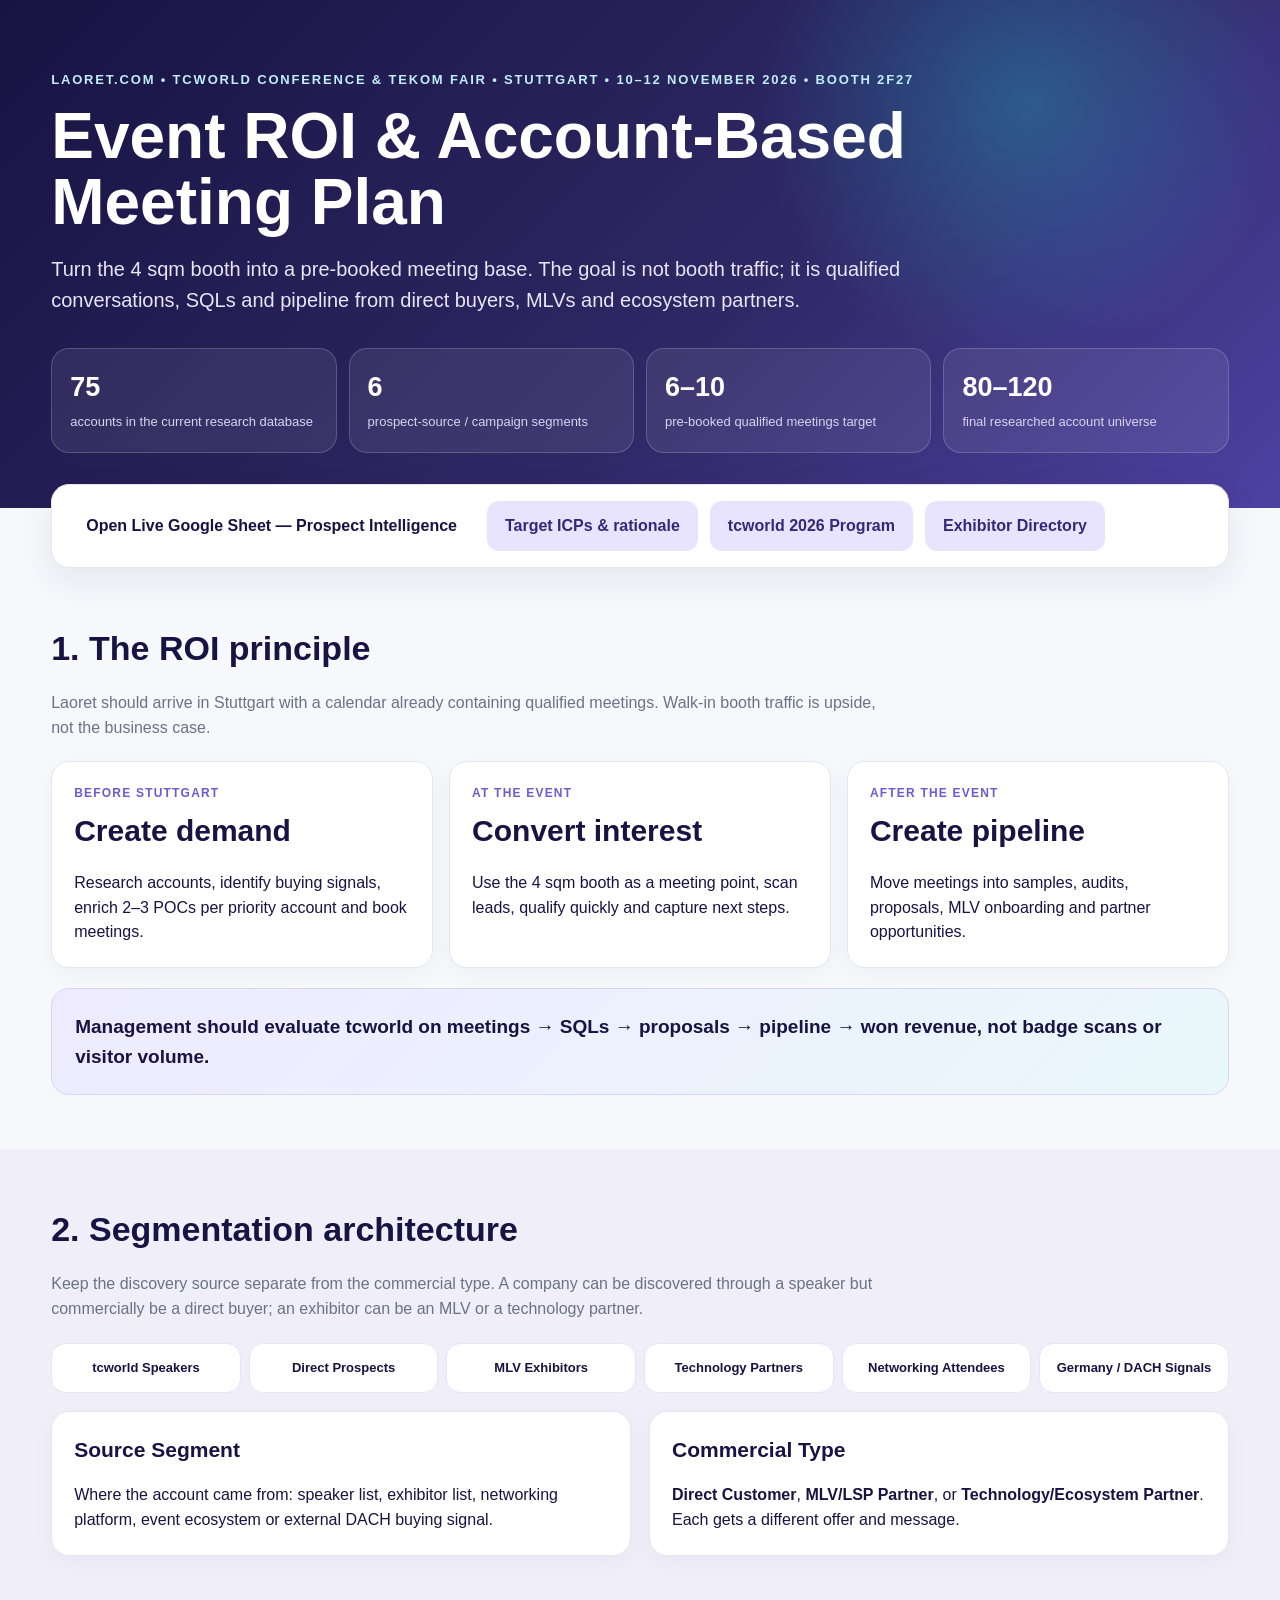
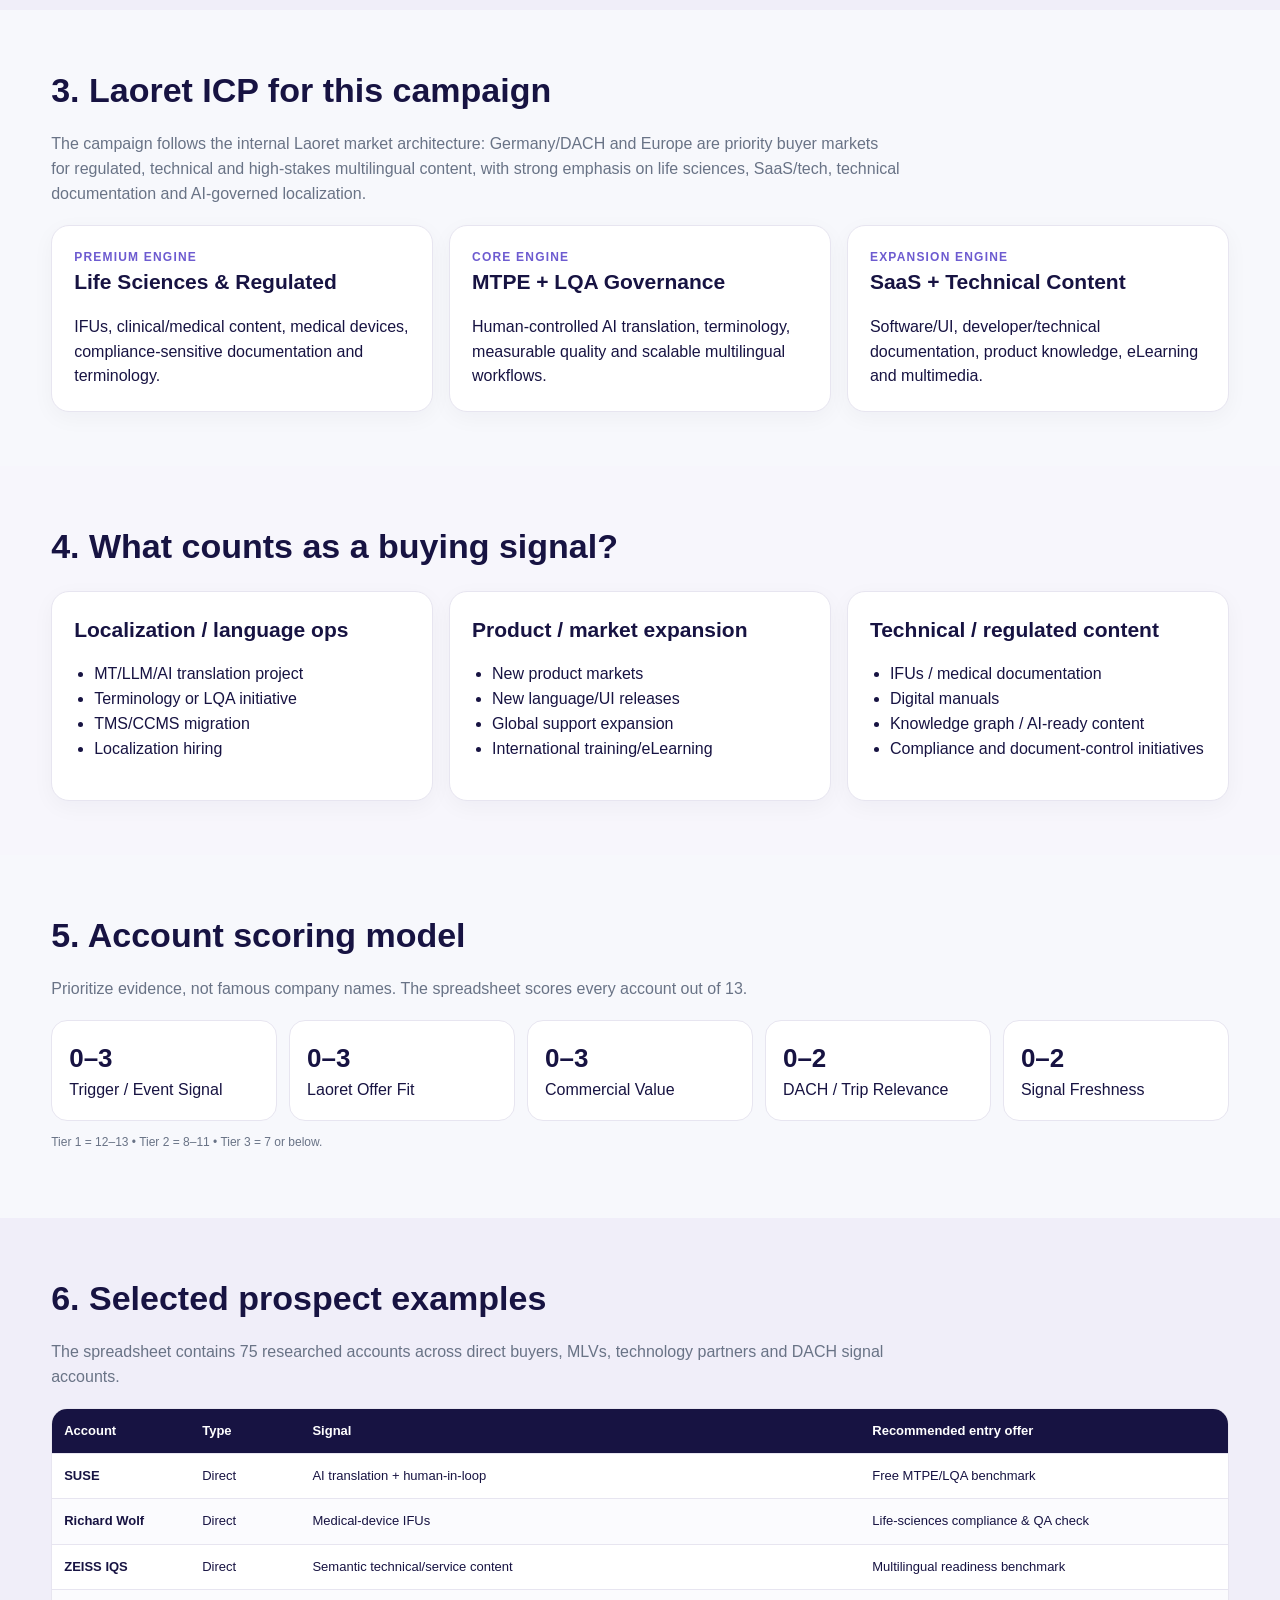
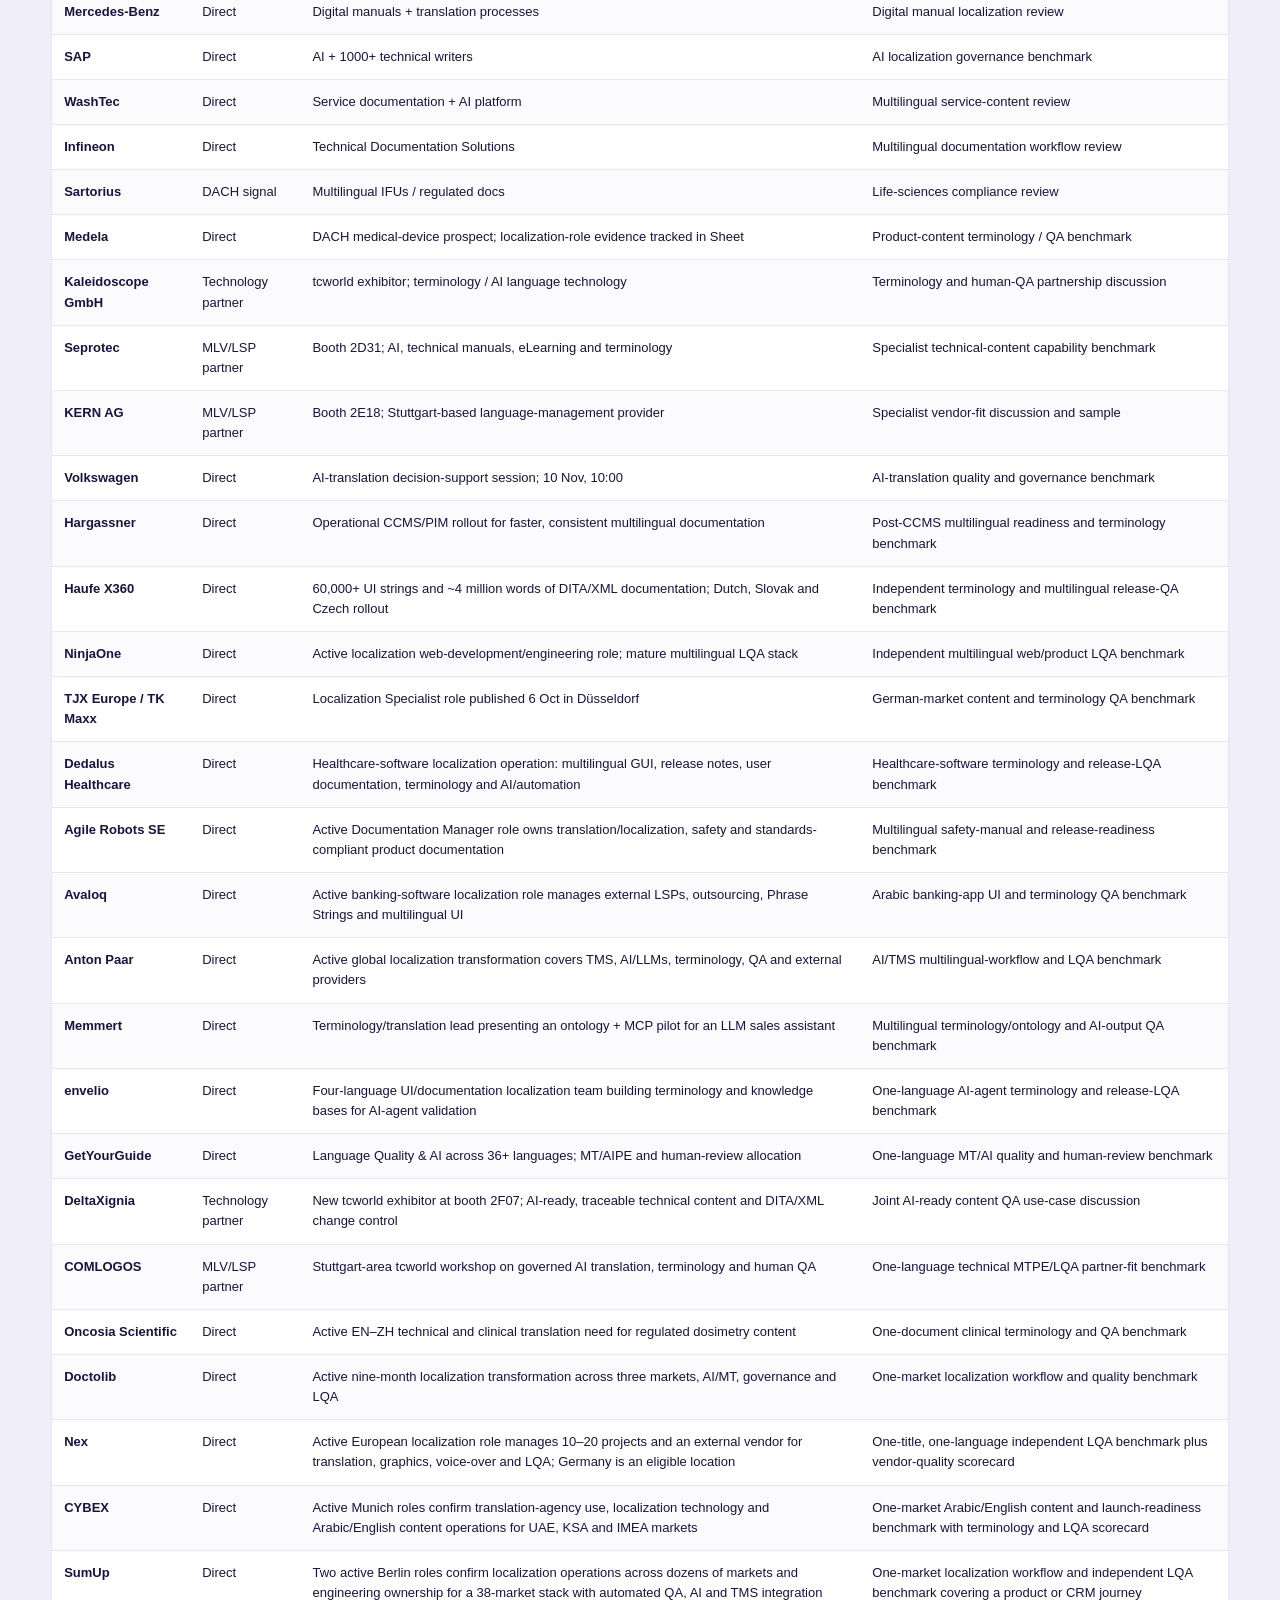
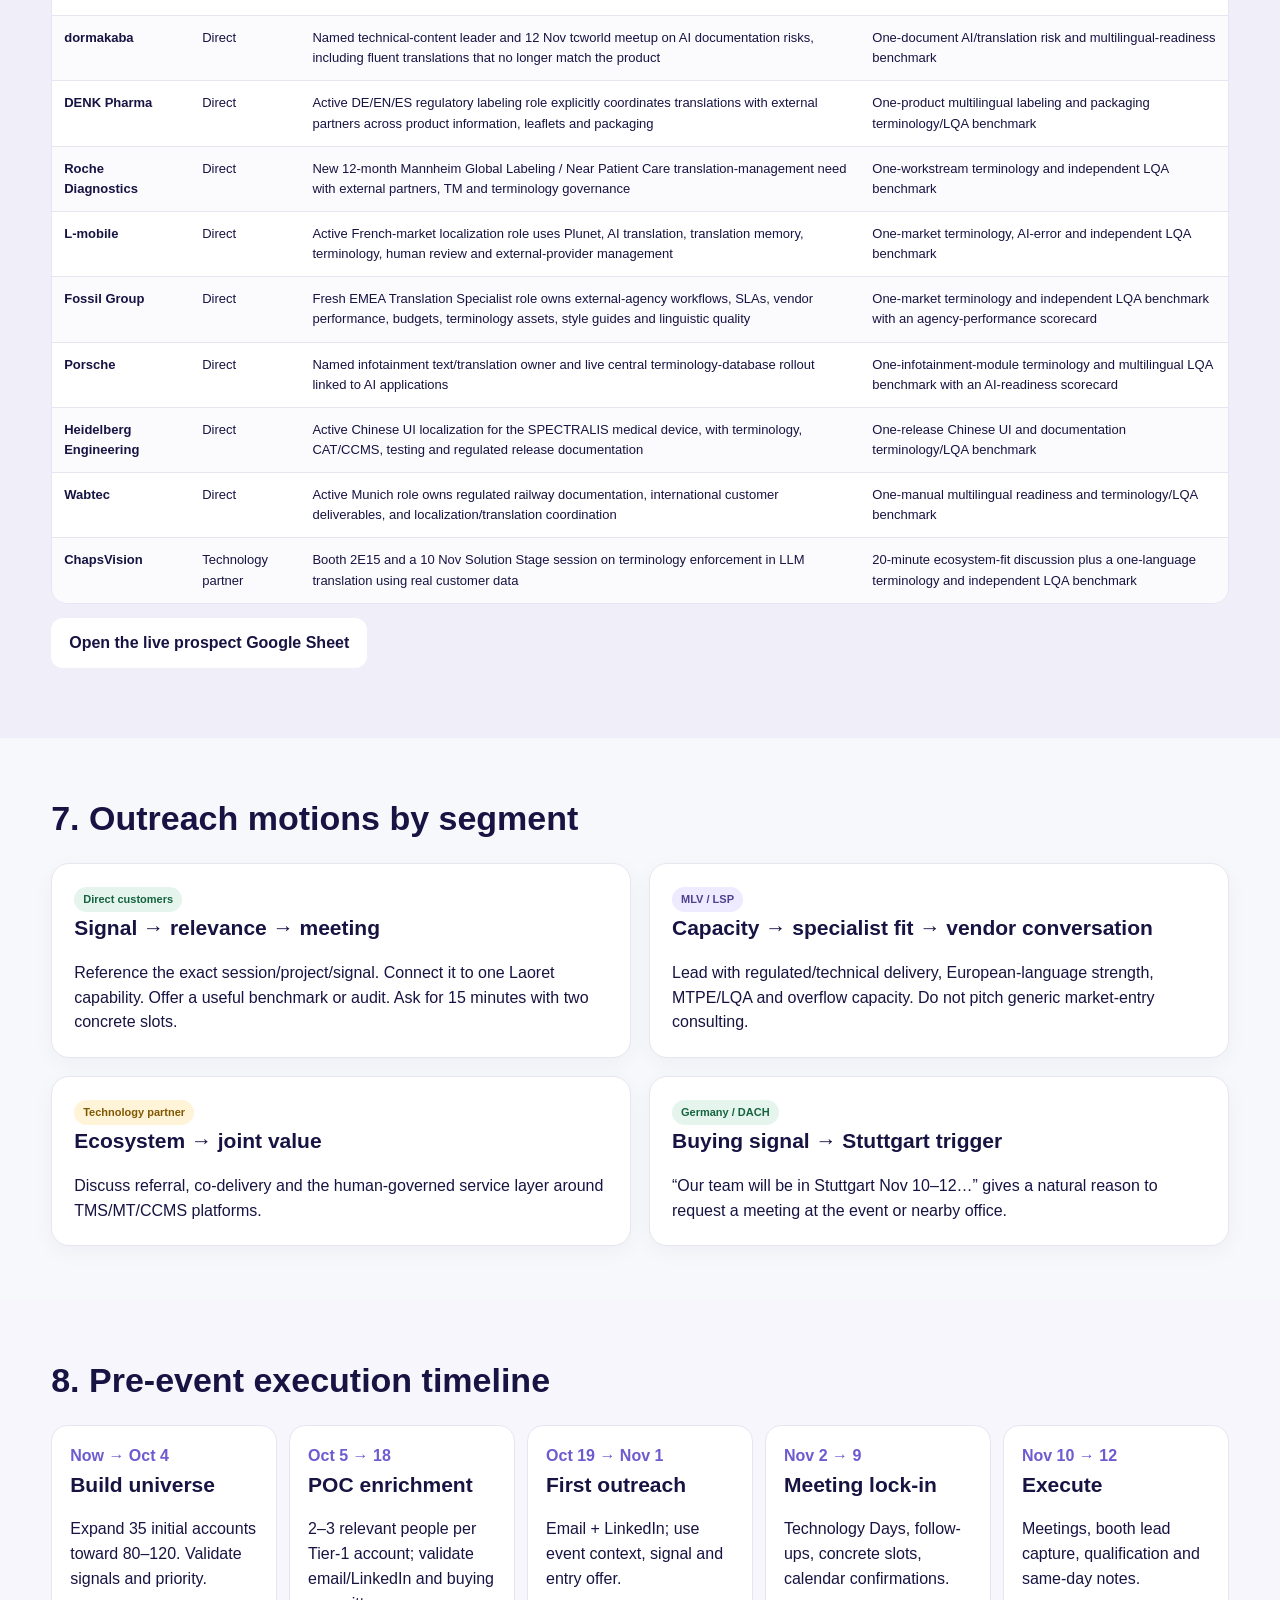
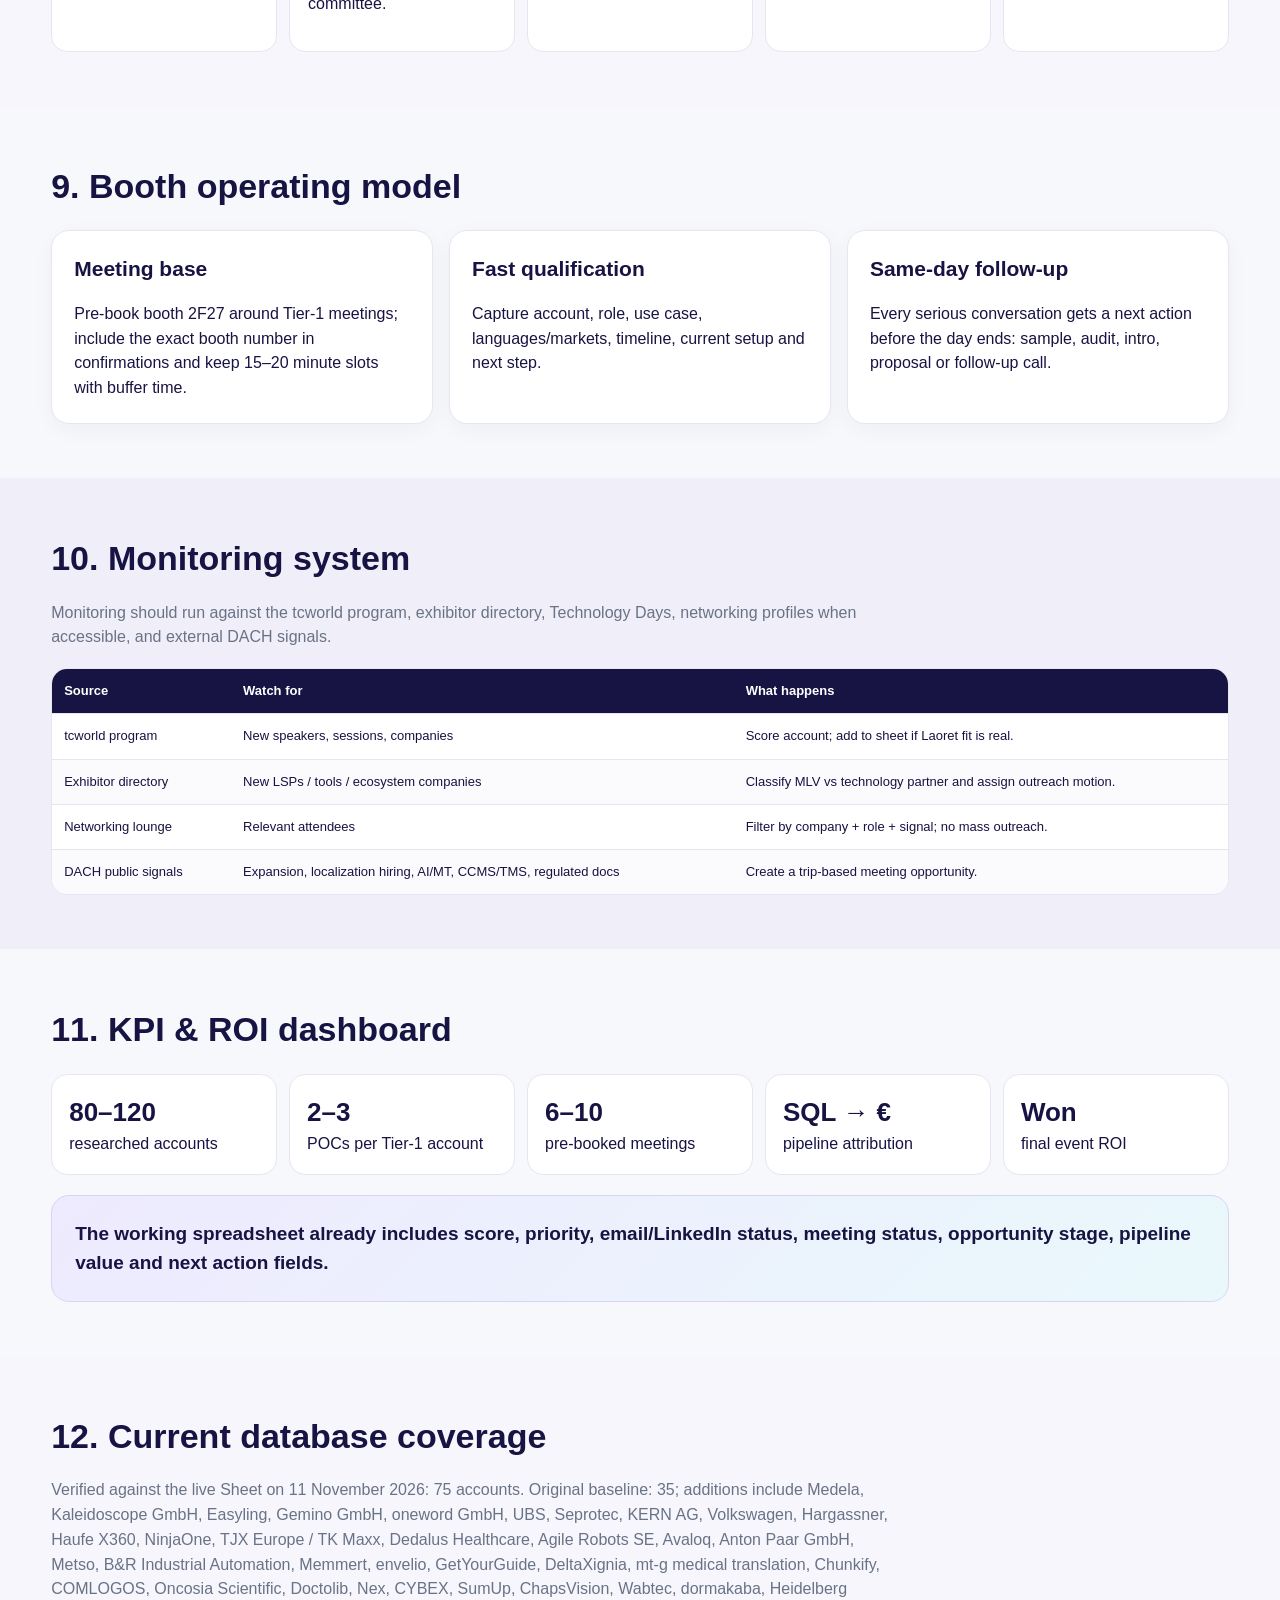
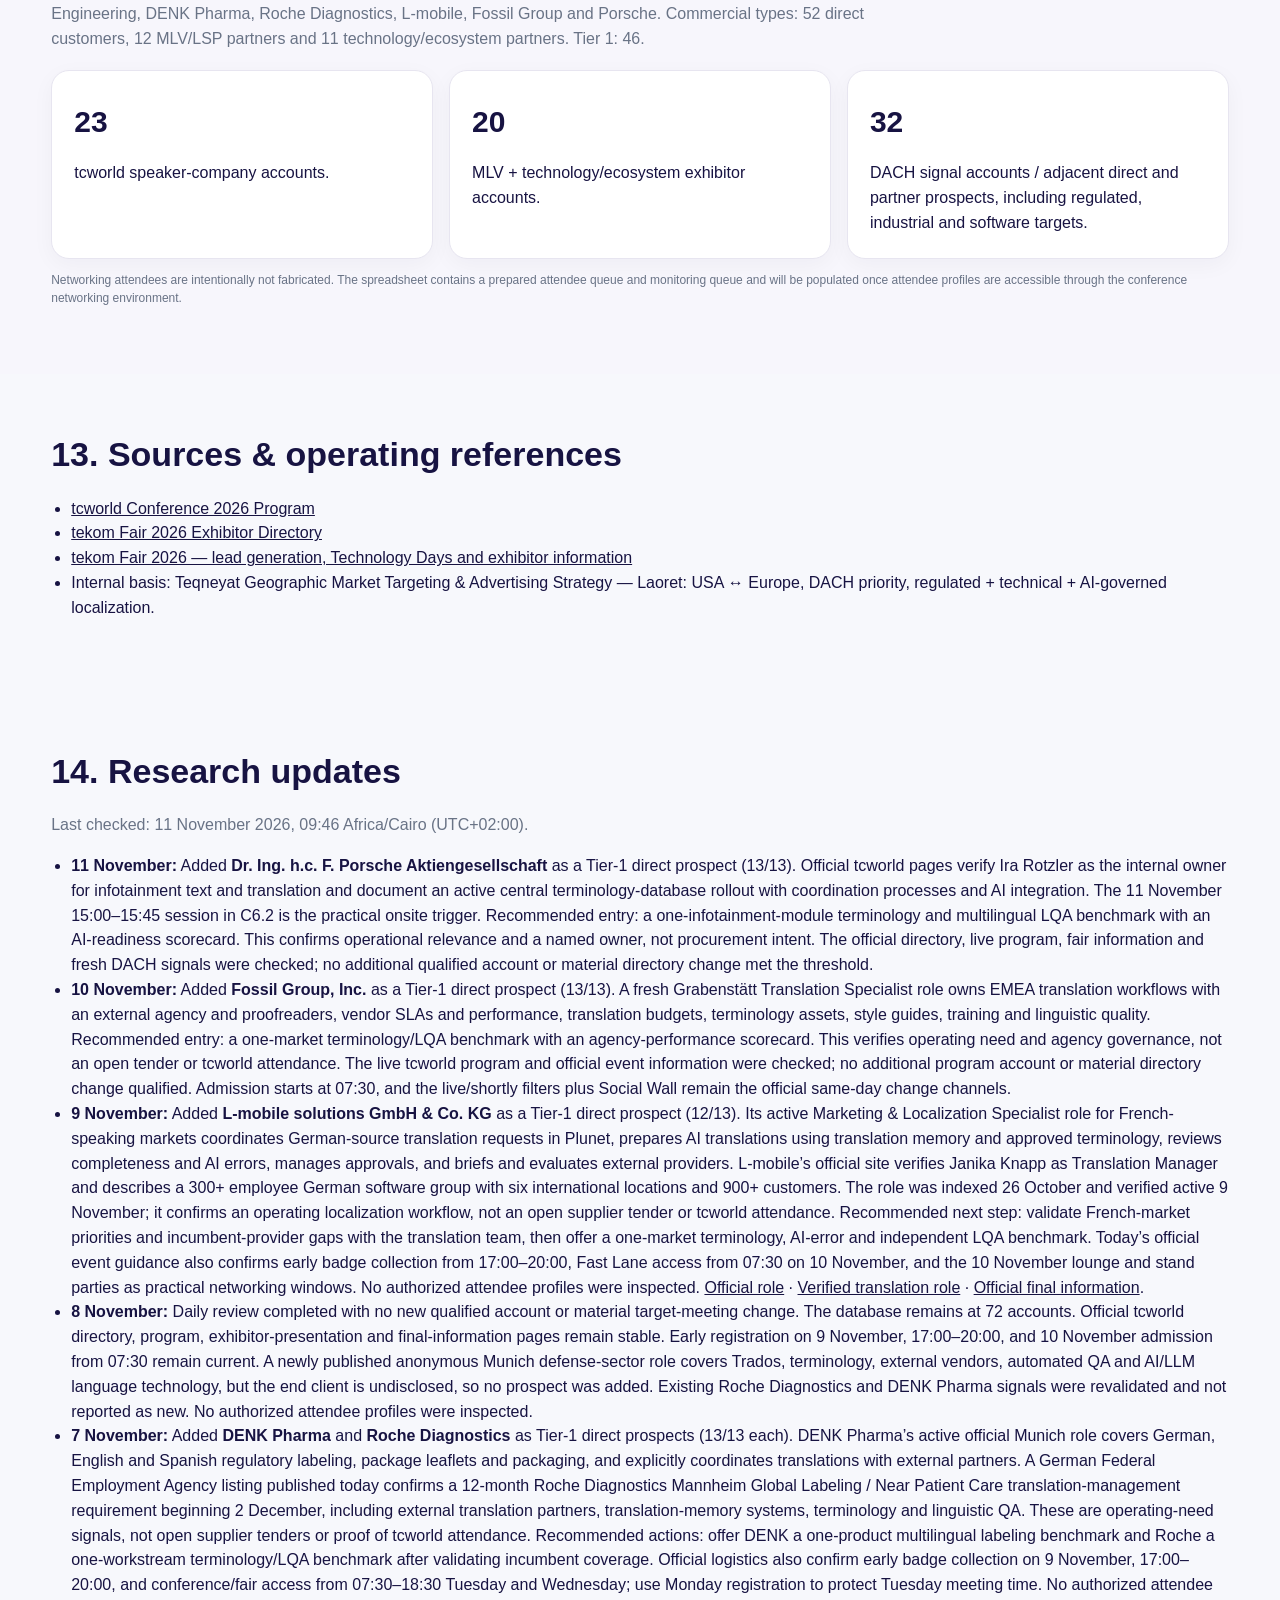
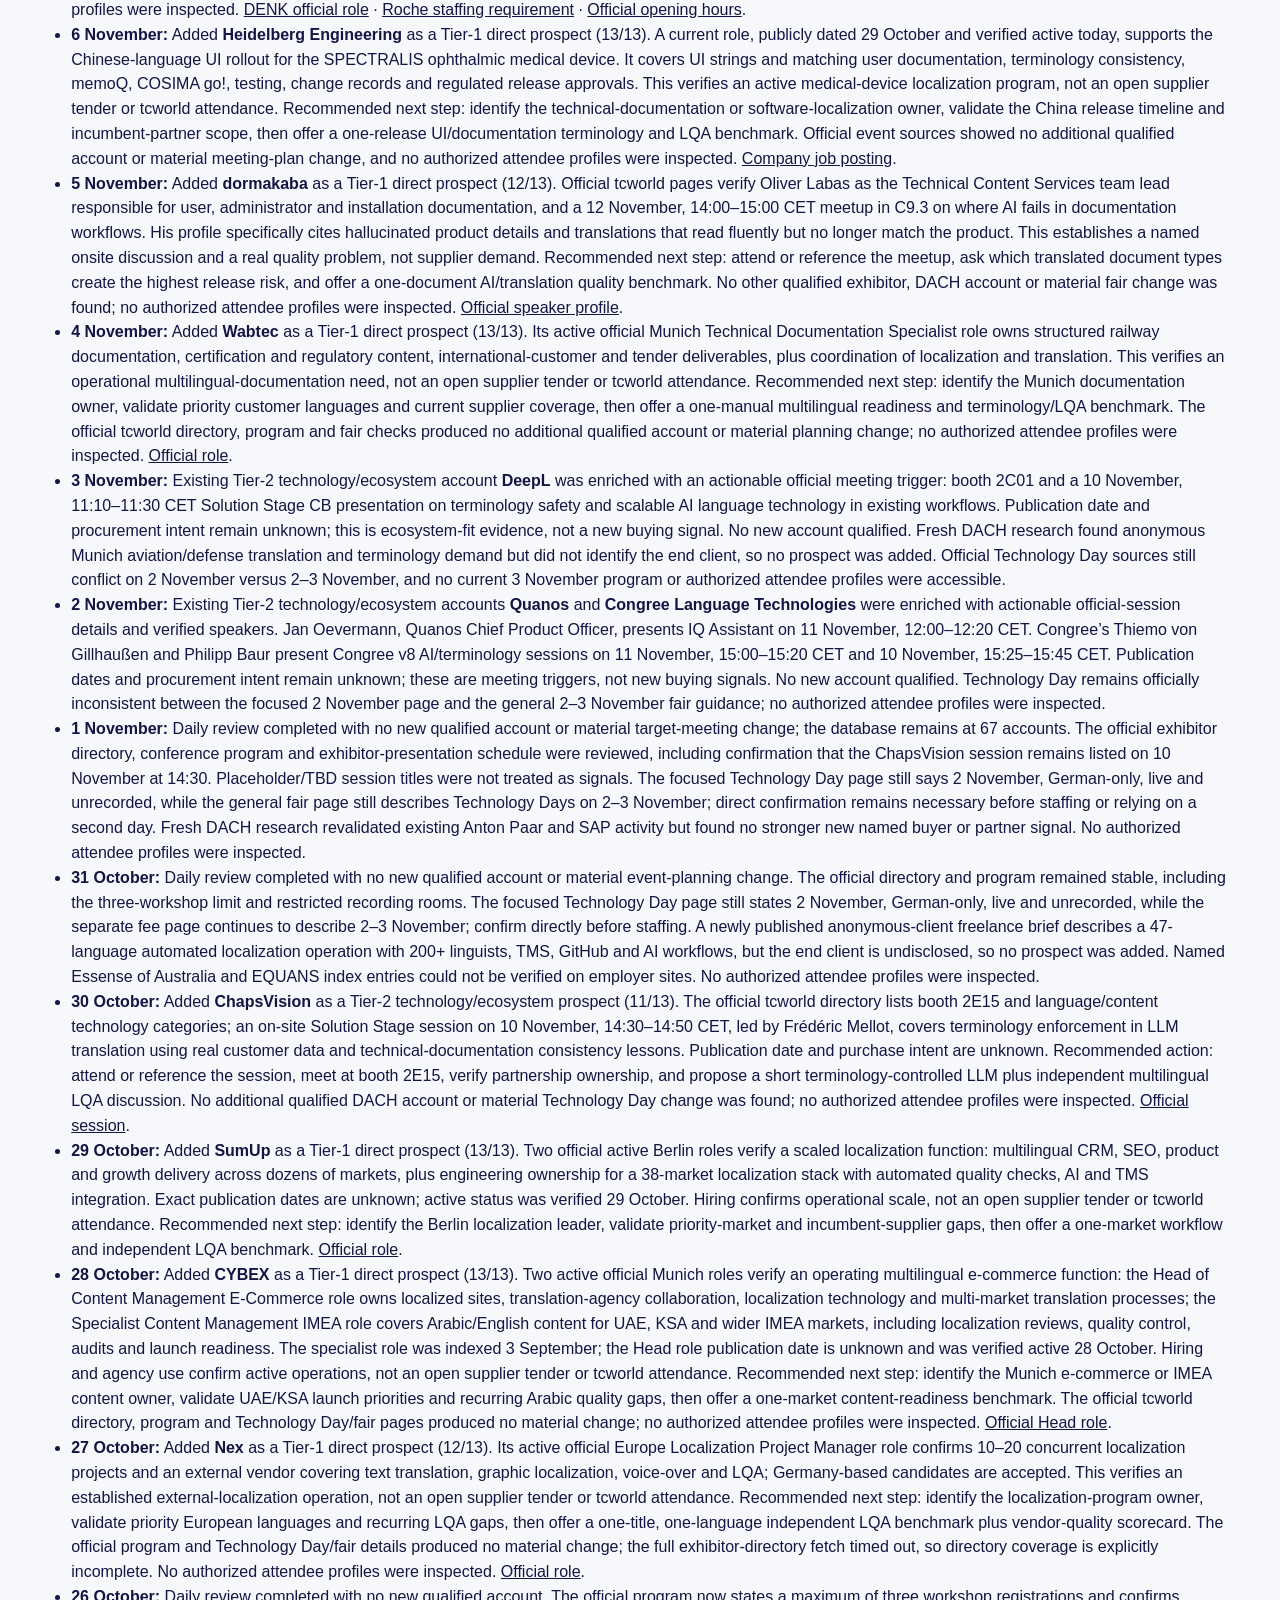
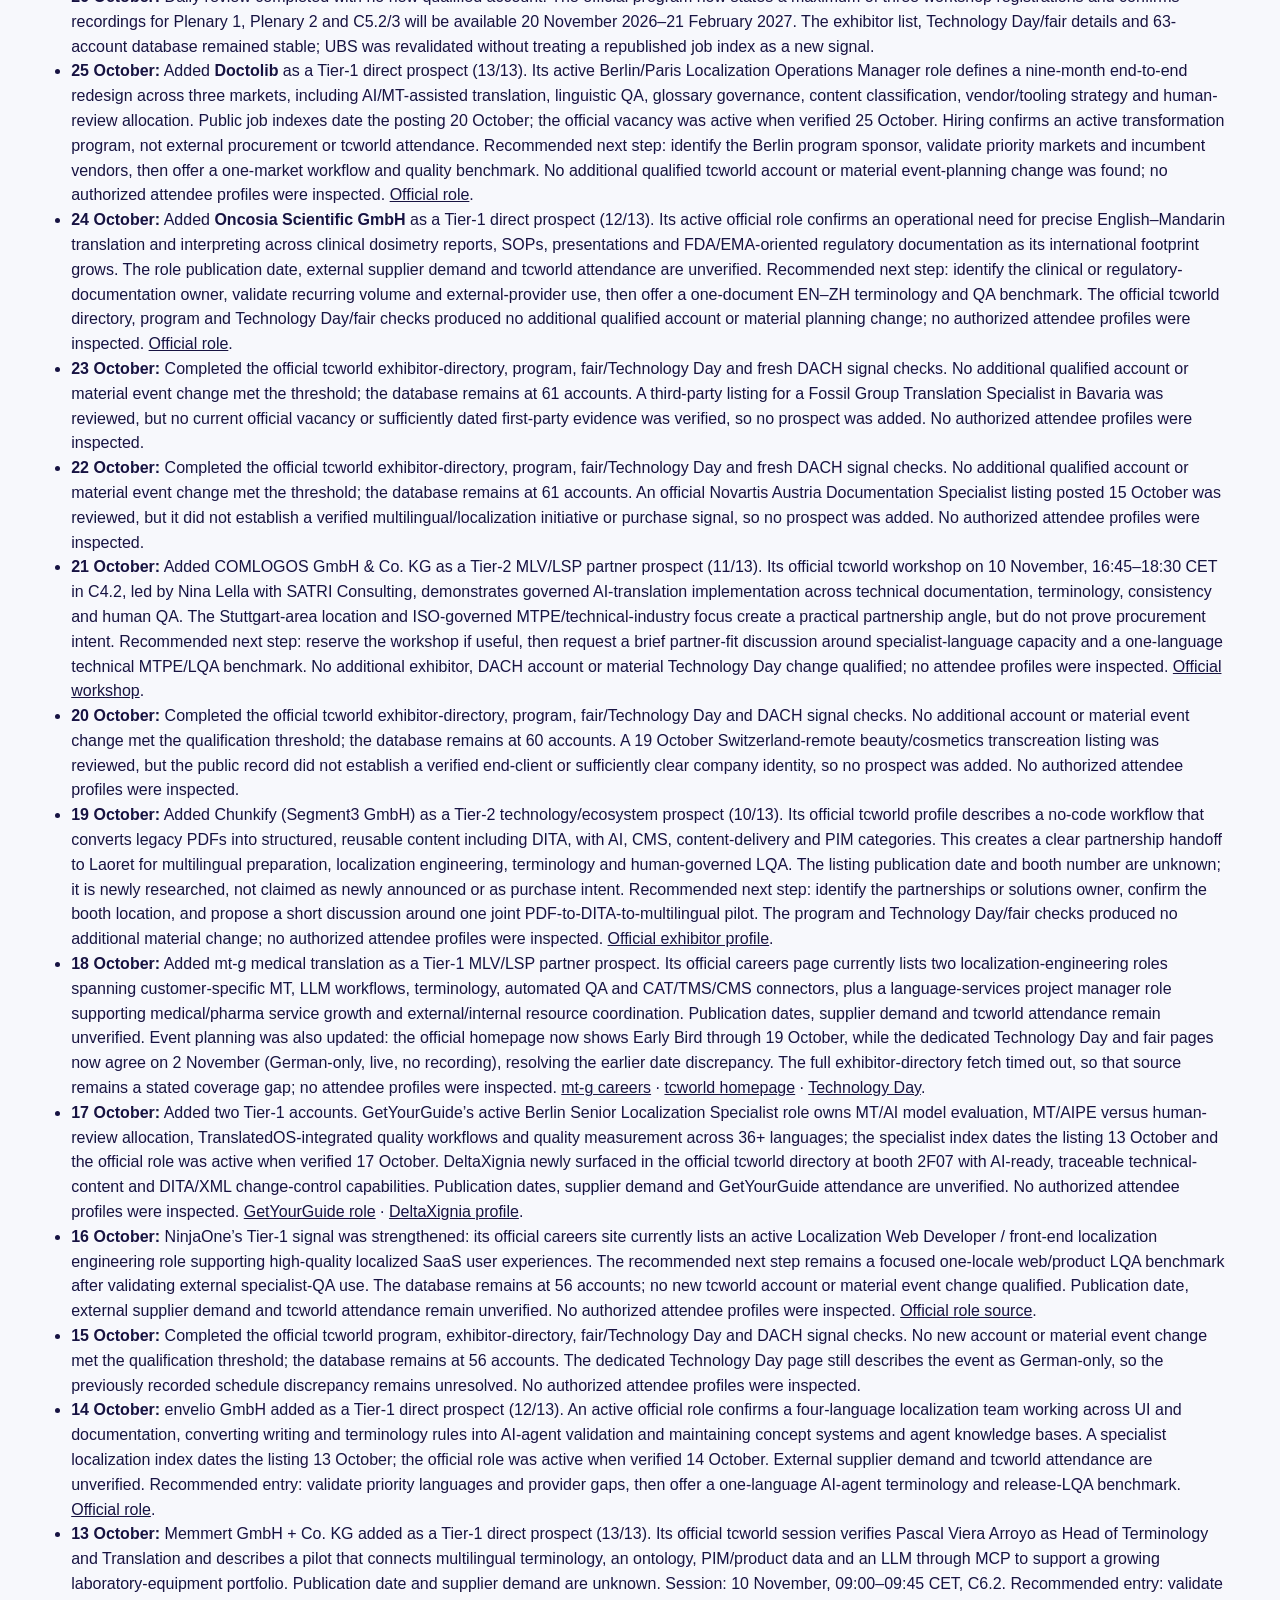
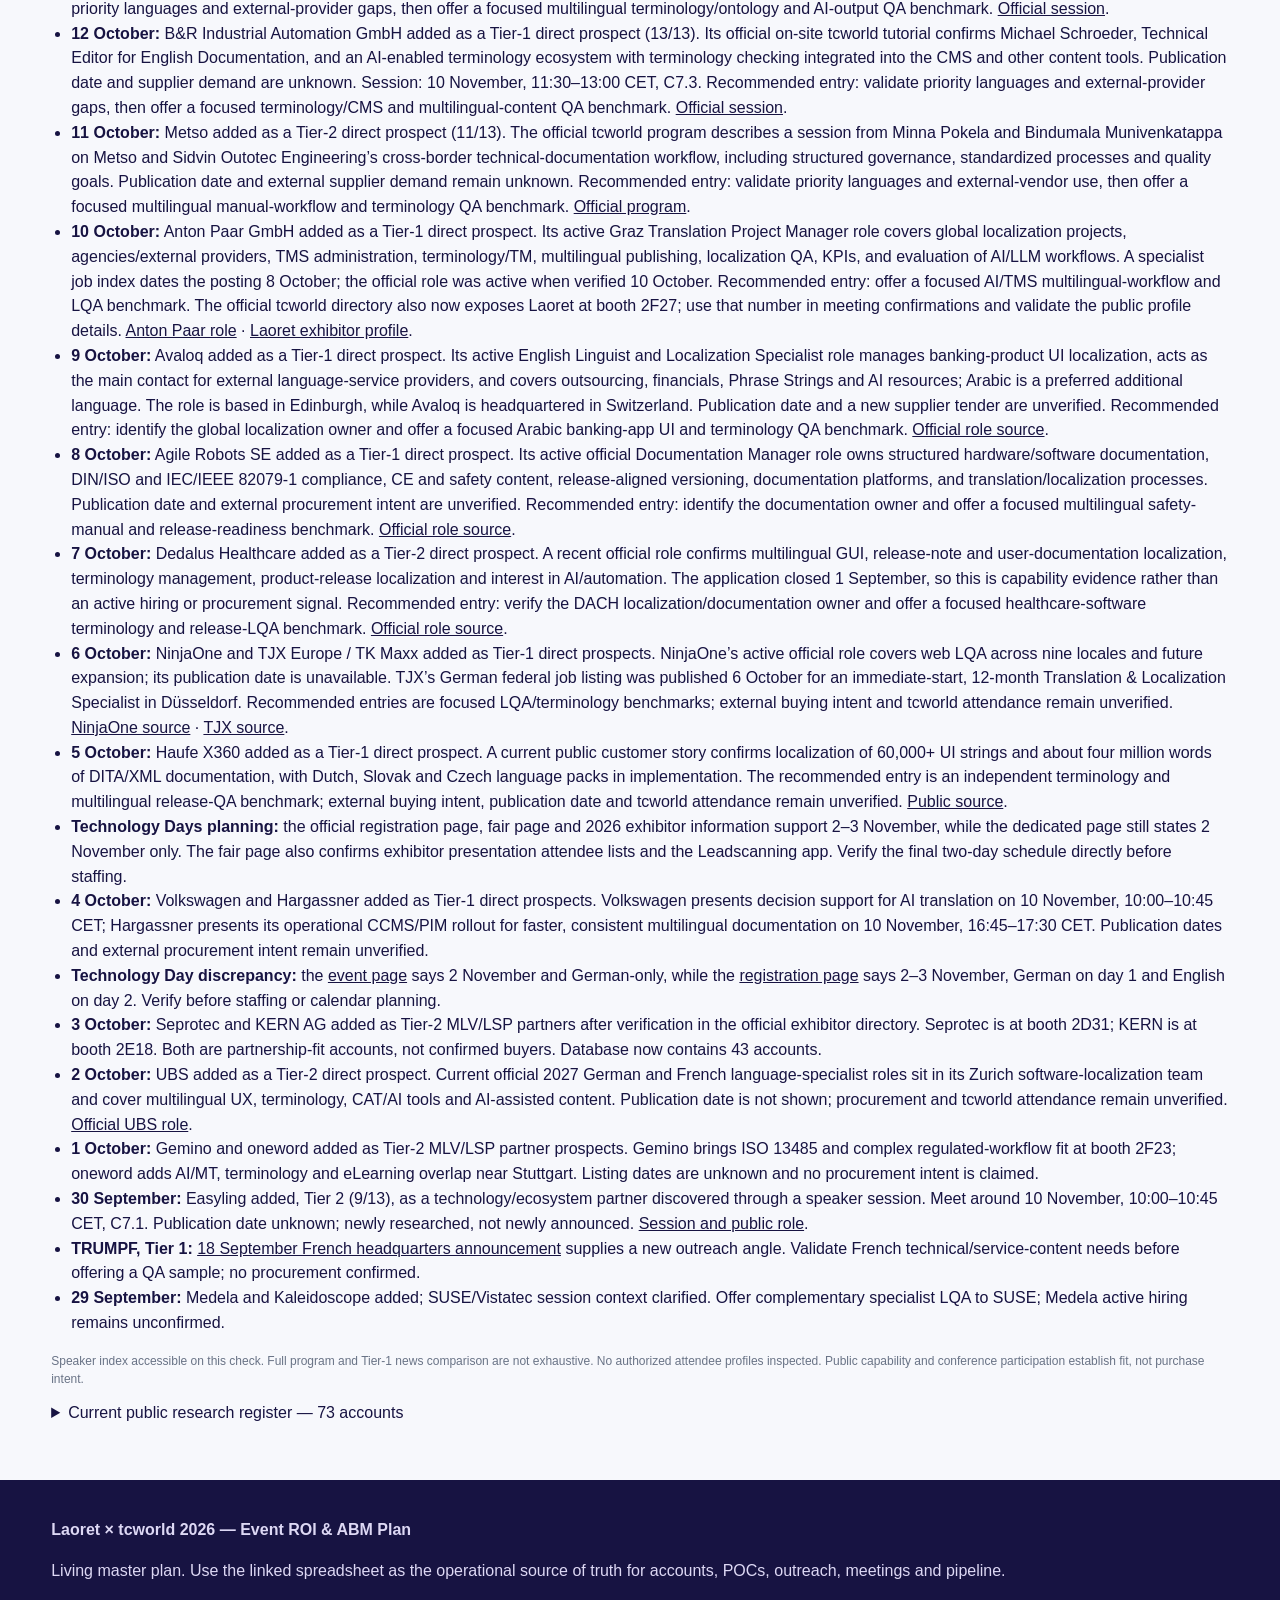
==== commit a1d6ed44: "Add Porsche prospect and 11 November research update" ====
--- a/index.html
+++ b/index.html
@@ -1,18 +1,18 @@
 <!doctype html><html lang="en"><head><meta charset="utf-8"><meta name="viewport" content="width=device-width,initial-scale=1"><title>Laoret × tcworld 2026 — Event ROI & ABM Plan</title><style>
 :root{--ink:#171342;--violet:#6d5bd0;--cyan:#24a7c7;--soft:#f5f4fb;--muted:#697386;--line:#e7e5f0;--green:#167451;--amber:#9b6b00}*{box-sizing:border-box}body{margin:0;background:#f7f8fc;color:var(--ink);font-family:Inter,Segoe UI,Arial,sans-serif;line-height:1.55}a{color:inherit}.wrap{width:min(1180px,92vw);margin:auto}.hero{padding:70px 0 55px;color:white;background:radial-gradient(circle at 80% 20%,rgba(36,167,199,.38),transparent 24%),linear-gradient(135deg,#171342,#2f2865 58%,#4e41a2)}.eyebrow{font-size:13px;text-transform:uppercase;letter-spacing:.14em;font-weight:800;color:#bfeef8}h1{font-size:clamp(38px,5vw,66px);line-height:1.03;margin:14px 0 18px;max-width:930px}.lead{font-size:20px;color:#e8e5f6;max-width:900px}.hero-grid{display:grid;grid-template-columns:repeat(4,1fr);gap:12px;margin-top:32px}.hero-card{padding:18px;border:1px solid rgba(255,255,255,.18);border-radius:18px;background:rgba(255,255,255,.08)}.hero-card b{display:block;font-size:27px}.hero-card span{font-size:13px;color:#d8d3ef}.btn{display:inline-flex;align-items:center;gap:8px;text-decoration:none;padding:13px 18px;border-radius:12px;font-weight:800}.btn.primary{background:white;color:var(--ink)}.btn.secondary{background:#e8e4ff;color:#332a77}.actionbar{margin-top:-24px;position:relative;display:flex;gap:12px;flex-wrap:wrap;background:white;border:1px solid var(--line);padding:16px;border-radius:18px;box-shadow:0 12px 35px rgba(25,20,62,.08)}section{padding:54px 0}h2{font-size:34px;margin:0 0 10px}h3{font-size:21px;margin:0 0 8px}.sub{color:var(--muted);max-width:850px}.grid2{display:grid;grid-template-columns:repeat(2,1fr);gap:18px}.grid3{display:grid;grid-template-columns:repeat(3,1fr);gap:16px}.card{background:white;border:1px solid var(--line);border-radius:18px;padding:22px;box-shadow:0 6px 22px rgba(25,20,62,.04)}.card p:last-child{margin-bottom:0}.k{font-size:12px;text-transform:uppercase;letter-spacing:.1em;color:var(--violet);font-weight:900}.big{font-size:30px;font-weight:900;margin:6px 0}.flow{display:grid;grid-template-columns:repeat(6,1fr);gap:8px;margin-top:22px}.flow div{background:white;border:1px solid var(--line);border-radius:14px;padding:14px;font-size:13px;font-weight:750;text-align:center}.callout{background:linear-gradient(135deg,#eeeaff,#e9f8fb);border:1px solid #d9d4f5;border-radius:18px;padding:23px;font-size:19px;font-weight:750}table{width:100%;border-collapse:separate;border-spacing:0;background:white;border:1px solid var(--line);border-radius:16px;overflow:hidden}th{background:var(--ink);color:white;padding:12px;text-align:left;font-size:13px}td{padding:12px;border-top:1px solid var(--line);vertical-align:top;font-size:13px}tr:nth-child(even) td{background:#fbfbfe}.tag{display:inline-block;padding:4px 9px;border-radius:99px;background:#eeeaff;color:#4d4190;font-size:11px;font-weight:800}.tag.green{background:#e5f5ed;color:#166340}.tag.amber{background:#fff3d8;color:#805800}.timeline{display:grid;grid-template-columns:repeat(5,1fr);gap:12px}.phase{background:white;border:1px solid var(--line);border-radius:16px;padding:18px}.phase b{color:var(--violet)}.metricrow{display:grid;grid-template-columns:repeat(5,1fr);gap:12px}.metric{background:white;border:1px solid var(--line);border-radius:16px;padding:17px}.metric strong{font-size:26px;display:block}ul{padding-left:20px}.small{font-size:12px;color:var(--muted)}footer{background:#171342;color:#ddd8f4;padding:38px 0}@media(max-width:900px){.hero-grid,.grid3,.flow,.timeline,.metricrow{grid-template-columns:1fr 1fr}.grid2{grid-template-columns:1fr}}@media(max-width:600px){.hero-grid,.grid3,.flow,.timeline,.metricrow{grid-template-columns:1fr}}
-</style></head><body><header class="hero"><div class="wrap"><div class="eyebrow">Laoret.com • tcworld Conference & tekom Fair • Stuttgart • 10–12 November 2026 • Booth 2F27</div><h1>Event ROI & Account-Based Meeting Plan</h1><div class="lead">Turn the 4 sqm booth into a pre-booked meeting base. The goal is not booth traffic; it is qualified conversations, SQLs and pipeline from direct buyers, MLVs and ecosystem partners.</div><div class="hero-grid"><div class="hero-card"><b>74</b><span>accounts in the current research database</span></div><div class="hero-card"><b>6</b><span>prospect-source / campaign segments</span></div><div class="hero-card"><b>6–10</b><span>pre-booked qualified meetings target</span></div><div class="hero-card"><b>80–120</b><span>final researched account universe</span></div></div></div></header>
+</style></head><body><header class="hero"><div class="wrap"><div class="eyebrow">Laoret.com • tcworld Conference & tekom Fair • Stuttgart • 10–12 November 2026 • Booth 2F27</div><h1>Event ROI & Account-Based Meeting Plan</h1><div class="lead">Turn the 4 sqm booth into a pre-booked meeting base. The goal is not booth traffic; it is qualified conversations, SQLs and pipeline from direct buyers, MLVs and ecosystem partners.</div><div class="hero-grid"><div class="hero-card"><b>75</b><span>accounts in the current research database</span></div><div class="hero-card"><b>6</b><span>prospect-source / campaign segments</span></div><div class="hero-card"><b>6–10</b><span>pre-booked qualified meetings target</span></div><div class="hero-card"><b>80–120</b><span>final researched account universe</span></div></div></div></header>
 <div class="wrap"><div class="actionbar"><a class="btn primary" href="https://docs.google.com/spreadsheets/d/1DwarzR2egtDBAzqPENy6TMqn-BktZne1BdY1qXiPjeQ/edit" target="_blank" rel="noopener">Open Live Google Sheet — Prospect Intelligence</a><a class="btn secondary" href="icp/">Target ICPs &amp; rationale</a><a class="btn secondary" href="https://tcworldconference.tekom.de/program">tcworld 2026 Program</a><a class="btn secondary" href="https://tcworldconference.tekom.de/fair/exhibitor-directory">Exhibitor Directory</a></div></div>
 <section><div class="wrap"><h2>1. The ROI principle</h2><p class="sub">Laoret should arrive in Stuttgart with a calendar already containing qualified meetings. Walk-in booth traffic is upside, not the business case.</p><div class="grid3" style="margin-top:20px"><div class="card"><div class="k">Before Stuttgart</div><div class="big">Create demand</div><p>Research accounts, identify buying signals, enrich 2–3 POCs per priority account and book meetings.</p></div><div class="card"><div class="k">At the event</div><div class="big">Convert interest</div><p>Use the 4 sqm booth as a meeting point, scan leads, qualify quickly and capture next steps.</p></div><div class="card"><div class="k">After the event</div><div class="big">Create pipeline</div><p>Move meetings into samples, audits, proposals, MLV onboarding and partner opportunities.</p></div></div><div class="callout" style="margin-top:20px">Management should evaluate tcworld on meetings → SQLs → proposals → pipeline → won revenue, not badge scans or visitor volume.</div></div></section>
 <section style="background:#f0eef9"><div class="wrap"><h2>2. Segmentation architecture</h2><p class="sub">Keep the discovery source separate from the commercial type. A company can be discovered through a speaker but commercially be a direct buyer; an exhibitor can be an MLV or a technology partner.</p><div class="flow"><div>tcworld Speakers</div><div>Direct Prospects</div><div>MLV Exhibitors</div><div>Technology Partners</div><div>Networking Attendees</div><div>Germany / DACH Signals</div></div><div class="grid2" style="margin-top:18px"><div class="card"><h3>Source Segment</h3><p>Where the account came from: speaker list, exhibitor list, networking platform, event ecosystem or external DACH buying signal.</p></div><div class="card"><h3>Commercial Type</h3><p><b>Direct Customer</b>, <b>MLV/LSP Partner</b>, or <b>Technology/Ecosystem Partner</b>. Each gets a different offer and message.</p></div></div></div></section>
 <section><div class="wrap"><h2>3. Laoret ICP for this campaign</h2><p class="sub">The campaign follows the internal Laoret market architecture: Germany/DACH and Europe are priority buyer markets for regulated, technical and high-stakes multilingual content, with strong emphasis on life sciences, SaaS/tech, technical documentation and AI-governed localization.</p><div class="grid3" style="margin-top:18px"><div class="card"><div class="k">Premium engine</div><h3>Life Sciences & Regulated</h3><p>IFUs, clinical/medical content, medical devices, compliance-sensitive documentation and terminology.</p></div><div class="card"><div class="k">Core engine</div><h3>MTPE + LQA Governance</h3><p>Human-controlled AI translation, terminology, measurable quality and scalable multilingual workflows.</p></div><div class="card"><div class="k">Expansion engine</div><h3>SaaS + Technical Content</h3><p>Software/UI, developer/technical documentation, product knowledge, eLearning and multimedia.</p></div></div></div></section>
 <section style="background:#f7f6fc"><div class="wrap"><h2>4. What counts as a buying signal?</h2><div class="grid3" style="margin-top:18px"><div class="card"><h3>Localization / language ops</h3><ul><li>MT/LLM/AI translation project</li><li>Terminology or LQA initiative</li><li>TMS/CCMS migration</li><li>Localization hiring</li></ul></div><div class="card"><h3>Product / market expansion</h3><ul><li>New product markets</li><li>New language/UI releases</li><li>Global support expansion</li><li>International training/eLearning</li></ul></div><div class="card"><h3>Technical / regulated content</h3><ul><li>IFUs / medical documentation</li><li>Digital manuals</li><li>Knowledge graph / AI-ready content</li><li>Compliance and document-control initiatives</li></ul></div></div></div></section>
 <section><div class="wrap"><h2>5. Account scoring model</h2><p class="sub">Prioritize evidence, not famous company names. The spreadsheet scores every account out of 13.</p><div class="metricrow" style="margin-top:18px"><div class="metric"><strong>0–3</strong><span>Trigger / Event Signal</span></div><div class="metric"><strong>0–3</strong><span>Laoret Offer Fit</span></div><div class="metric"><strong>0–3</strong><span>Commercial Value</span></div><div class="metric"><strong>0–2</strong><span>DACH / Trip Relevance</span></div><div class="metric"><strong>0–2</strong><span>Signal Freshness</span></div></div><p class="small">Tier 1 = 12–13 • Tier 2 = 8–11 • Tier 3 = 7 or below.</p></div></section>
-<section style="background:#f0eef9"><div class="wrap"><h2>6. Selected prospect examples</h2><p class="sub">The spreadsheet contains 74 researched accounts across direct buyers, MLVs, technology partners and DACH signal accounts.</p><table style="margin-top:18px"><thead><tr><th>Account</th><th>Type</th><th>Signal</th><th>Recommended entry offer</th></tr></thead><tbody><tr><td><b>SUSE</b></td><td>Direct</td><td>AI translation + human-in-loop</td><td>Free MTPE/LQA benchmark</td></tr><tr><td><b>Richard Wolf</b></td><td>Direct</td><td>Medical-device IFUs</td><td>Life-sciences compliance & QA check</td></tr><tr><td><b>ZEISS IQS</b></td><td>Direct</td><td>Semantic technical/service content</td><td>Multilingual readiness benchmark</td></tr><tr><td><b>Mercedes-Benz</b></td><td>Direct</td><td>Digital manuals + translation processes</td><td>Digital manual localization review</td></tr><tr><td><b>SAP</b></td><td>Direct</td><td>AI + 1000+ technical writers</td><td>AI localization governance benchmark</td></tr><tr><td><b>WashTec</b></td><td>Direct</td><td>Service documentation + AI platform</td><td>Multilingual service-content review</td></tr><tr><td><b>Infineon</b></td><td>Direct</td><td>Technical Documentation Solutions</td><td>Multilingual documentation workflow review</td></tr><tr><td><b>Sartorius</b></td><td>DACH signal</td><td>Multilingual IFUs / regulated docs</td><td>Life-sciences compliance review</td></tr><tr><td><b>Medela</b></td><td>Direct</td><td>DACH medical-device prospect; localization-role evidence tracked in Sheet</td><td>Product-content terminology / QA benchmark</td></tr><tr><td><b>Kaleidoscope GmbH</b></td><td>Technology partner</td><td>tcworld exhibitor; terminology / AI language technology</td><td>Terminology and human-QA partnership discussion</td></tr><tr><td><b>Seprotec</b></td><td>MLV/LSP partner</td><td>Booth 2D31; AI, technical manuals, eLearning and terminology</td><td>Specialist technical-content capability benchmark</td></tr><tr><td><b>KERN AG</b></td><td>MLV/LSP partner</td><td>Booth 2E18; Stuttgart-based language-management provider</td><td>Specialist vendor-fit discussion and sample</td></tr><tr><td><b>Volkswagen</b></td><td>Direct</td><td>AI-translation decision-support session; 10 Nov, 10:00</td><td>AI-translation quality and governance benchmark</td></tr><tr><td><b>Hargassner</b></td><td>Direct</td><td>Operational CCMS/PIM rollout for faster, consistent multilingual documentation</td><td>Post-CCMS multilingual readiness and terminology benchmark</td></tr><tr><td><b>Haufe X360</b></td><td>Direct</td><td>60,000+ UI strings and ~4 million words of DITA/XML documentation; Dutch, Slovak and Czech rollout</td><td>Independent terminology and multilingual release-QA benchmark</td></tr><tr><td><b>NinjaOne</b></td><td>Direct</td><td>Active localization web-development/engineering role; mature multilingual LQA stack</td><td>Independent multilingual web/product LQA benchmark</td></tr><tr><td><b>TJX Europe / TK Maxx</b></td><td>Direct</td><td>Localization Specialist role published 6 Oct in Düsseldorf</td><td>German-market content and terminology QA benchmark</td></tr><tr><td><b>Dedalus Healthcare</b></td><td>Direct</td><td>Healthcare-software localization operation: multilingual GUI, release notes, user documentation, terminology and AI/automation</td><td>Healthcare-software terminology and release-LQA benchmark</td></tr><tr><td><b>Agile Robots SE</b></td><td>Direct</td><td>Active Documentation Manager role owns translation/localization, safety and standards-compliant product documentation</td><td>Multilingual safety-manual and release-readiness benchmark</td></tr><tr><td><b>Avaloq</b></td><td>Direct</td><td>Active banking-software localization role manages external LSPs, outsourcing, Phrase Strings and multilingual UI</td><td>Arabic banking-app UI and terminology QA benchmark</td></tr><tr><td><b>Anton Paar</b></td><td>Direct</td><td>Active global localization transformation covers TMS, AI/LLMs, terminology, QA and external providers</td><td>AI/TMS multilingual-workflow and LQA benchmark</td></tr><tr><td><b>Memmert</b></td><td>Direct</td><td>Terminology/translation lead presenting an ontology + MCP pilot for an LLM sales assistant</td><td>Multilingual terminology/ontology and AI-output QA benchmark</td></tr><tr><td><b>envelio</b></td><td>Direct</td><td>Four-language UI/documentation localization team building terminology and knowledge bases for AI-agent validation</td><td>One-language AI-agent terminology and release-LQA benchmark</td></tr><tr><td><b>GetYourGuide</b></td><td>Direct</td><td>Language Quality &amp; AI across 36+ languages; MT/AIPE and human-review allocation</td><td>One-language MT/AI quality and human-review benchmark</td></tr><tr><td><b>DeltaXignia</b></td><td>Technology partner</td><td>New tcworld exhibitor at booth 2F07; AI-ready, traceable technical content and DITA/XML change control</td><td>Joint AI-ready content QA use-case discussion</td></tr><tr><td><b>COMLOGOS</b></td><td>MLV/LSP partner</td><td>Stuttgart-area tcworld workshop on governed AI translation, terminology and human QA</td><td>One-language technical MTPE/LQA partner-fit benchmark</td></tr><tr><td><b>Oncosia Scientific</b></td><td>Direct</td><td>Active EN–ZH technical and clinical translation need for regulated dosimetry content</td><td>One-document clinical terminology and QA benchmark</td></tr><tr><td><b>Doctolib</b></td><td>Direct</td><td>Active nine-month localization transformation across three markets, AI/MT, governance and LQA</td><td>One-market localization workflow and quality benchmark</td></tr><tr><td><b>Nex</b></td><td>Direct</td><td>Active European localization role manages 10–20 projects and an external vendor for translation, graphics, voice-over and LQA; Germany is an eligible location</td><td>One-title, one-language independent LQA benchmark plus vendor-quality scorecard</td></tr><tr><td><b>CYBEX</b></td><td>Direct</td><td>Active Munich roles confirm translation-agency use, localization technology and Arabic/English content operations for UAE, KSA and IMEA markets</td><td>One-market Arabic/English content and launch-readiness benchmark with terminology and LQA scorecard</td></tr><tr><td><b>SumUp</b></td><td>Direct</td><td>Two active Berlin roles confirm localization operations across dozens of markets and engineering ownership for a 38-market stack with automated QA, AI and TMS integration</td><td>One-market localization workflow and independent LQA benchmark covering a product or CRM journey</td></tr><tr><td><b>dormakaba</b></td><td>Direct</td><td>Named technical-content leader and 12 Nov tcworld meetup on AI documentation risks, including fluent translations that no longer match the product</td><td>One-document AI/translation risk and multilingual-readiness benchmark</td></tr><tr><td><b>DENK Pharma</b></td><td>Direct</td><td>Active DE/EN/ES regulatory labeling role explicitly coordinates translations with external partners across product information, leaflets and packaging</td><td>One-product multilingual labeling and packaging terminology/LQA benchmark</td></tr><tr><td><b>Roche Diagnostics</b></td><td>Direct</td><td>New 12-month Mannheim Global Labeling / Near Patient Care translation-management need with external partners, TM and terminology governance</td><td>One-workstream terminology and independent LQA benchmark</td></tr><tr><td><b>L-mobile</b></td><td>Direct</td><td>Active French-market localization role uses Plunet, AI translation, translation memory, terminology, human review and external-provider management</td><td>One-market terminology, AI-error and independent LQA benchmark</td></tr><tr><td><b>Fossil Group</b></td><td>Direct</td><td>Fresh EMEA Translation Specialist role owns external-agency workflows, SLAs, vendor performance, budgets, terminology assets, style guides and linguistic quality</td><td>One-market terminology and independent LQA benchmark with an agency-performance scorecard</td></tr><tr><td><b>Heidelberg Engineering</b></td><td>Direct</td><td>Active Chinese UI localization for the SPECTRALIS medical device, with terminology, CAT/CCMS, testing and regulated release documentation</td><td>One-release Chinese UI and documentation terminology/LQA benchmark</td></tr><tr><td><b>Wabtec</b></td><td>Direct</td><td>Active Munich role owns regulated railway documentation, international customer deliverables, and localization/translation coordination</td><td>One-manual multilingual readiness and terminology/LQA benchmark</td></tr><tr><td><b>ChapsVision</b></td><td>Technology partner</td><td>Booth 2E15 and a 10 Nov Solution Stage session on terminology enforcement in LLM translation using real customer data</td><td>20-minute ecosystem-fit discussion plus a one-language terminology and independent LQA benchmark</td></tr></tbody></table><p style="margin-top:14px"><a class="btn primary" href="https://docs.google.com/spreadsheets/d/1DwarzR2egtDBAzqPENy6TMqn-BktZne1BdY1qXiPjeQ/edit" target="_blank" rel="noopener">Open the live prospect Google Sheet</a></p></div></section>
+<section style="background:#f0eef9"><div class="wrap"><h2>6. Selected prospect examples</h2><p class="sub">The spreadsheet contains 75 researched accounts across direct buyers, MLVs, technology partners and DACH signal accounts.</p><table style="margin-top:18px"><thead><tr><th>Account</th><th>Type</th><th>Signal</th><th>Recommended entry offer</th></tr></thead><tbody><tr><td><b>SUSE</b></td><td>Direct</td><td>AI translation + human-in-loop</td><td>Free MTPE/LQA benchmark</td></tr><tr><td><b>Richard Wolf</b></td><td>Direct</td><td>Medical-device IFUs</td><td>Life-sciences compliance & QA check</td></tr><tr><td><b>ZEISS IQS</b></td><td>Direct</td><td>Semantic technical/service content</td><td>Multilingual readiness benchmark</td></tr><tr><td><b>Mercedes-Benz</b></td><td>Direct</td><td>Digital manuals + translation processes</td><td>Digital manual localization review</td></tr><tr><td><b>SAP</b></td><td>Direct</td><td>AI + 1000+ technical writers</td><td>AI localization governance benchmark</td></tr><tr><td><b>WashTec</b></td><td>Direct</td><td>Service documentation + AI platform</td><td>Multilingual service-content review</td></tr><tr><td><b>Infineon</b></td><td>Direct</td><td>Technical Documentation Solutions</td><td>Multilingual documentation workflow review</td></tr><tr><td><b>Sartorius</b></td><td>DACH signal</td><td>Multilingual IFUs / regulated docs</td><td>Life-sciences compliance review</td></tr><tr><td><b>Medela</b></td><td>Direct</td><td>DACH medical-device prospect; localization-role evidence tracked in Sheet</td><td>Product-content terminology / QA benchmark</td></tr><tr><td><b>Kaleidoscope GmbH</b></td><td>Technology partner</td><td>tcworld exhibitor; terminology / AI language technology</td><td>Terminology and human-QA partnership discussion</td></tr><tr><td><b>Seprotec</b></td><td>MLV/LSP partner</td><td>Booth 2D31; AI, technical manuals, eLearning and terminology</td><td>Specialist technical-content capability benchmark</td></tr><tr><td><b>KERN AG</b></td><td>MLV/LSP partner</td><td>Booth 2E18; Stuttgart-based language-management provider</td><td>Specialist vendor-fit discussion and sample</td></tr><tr><td><b>Volkswagen</b></td><td>Direct</td><td>AI-translation decision-support session; 10 Nov, 10:00</td><td>AI-translation quality and governance benchmark</td></tr><tr><td><b>Hargassner</b></td><td>Direct</td><td>Operational CCMS/PIM rollout for faster, consistent multilingual documentation</td><td>Post-CCMS multilingual readiness and terminology benchmark</td></tr><tr><td><b>Haufe X360</b></td><td>Direct</td><td>60,000+ UI strings and ~4 million words of DITA/XML documentation; Dutch, Slovak and Czech rollout</td><td>Independent terminology and multilingual release-QA benchmark</td></tr><tr><td><b>NinjaOne</b></td><td>Direct</td><td>Active localization web-development/engineering role; mature multilingual LQA stack</td><td>Independent multilingual web/product LQA benchmark</td></tr><tr><td><b>TJX Europe / TK Maxx</b></td><td>Direct</td><td>Localization Specialist role published 6 Oct in Düsseldorf</td><td>German-market content and terminology QA benchmark</td></tr><tr><td><b>Dedalus Healthcare</b></td><td>Direct</td><td>Healthcare-software localization operation: multilingual GUI, release notes, user documentation, terminology and AI/automation</td><td>Healthcare-software terminology and release-LQA benchmark</td></tr><tr><td><b>Agile Robots SE</b></td><td>Direct</td><td>Active Documentation Manager role owns translation/localization, safety and standards-compliant product documentation</td><td>Multilingual safety-manual and release-readiness benchmark</td></tr><tr><td><b>Avaloq</b></td><td>Direct</td><td>Active banking-software localization role manages external LSPs, outsourcing, Phrase Strings and multilingual UI</td><td>Arabic banking-app UI and terminology QA benchmark</td></tr><tr><td><b>Anton Paar</b></td><td>Direct</td><td>Active global localization transformation covers TMS, AI/LLMs, terminology, QA and external providers</td><td>AI/TMS multilingual-workflow and LQA benchmark</td></tr><tr><td><b>Memmert</b></td><td>Direct</td><td>Terminology/translation lead presenting an ontology + MCP pilot for an LLM sales assistant</td><td>Multilingual terminology/ontology and AI-output QA benchmark</td></tr><tr><td><b>envelio</b></td><td>Direct</td><td>Four-language UI/documentation localization team building terminology and knowledge bases for AI-agent validation</td><td>One-language AI-agent terminology and release-LQA benchmark</td></tr><tr><td><b>GetYourGuide</b></td><td>Direct</td><td>Language Quality &amp; AI across 36+ languages; MT/AIPE and human-review allocation</td><td>One-language MT/AI quality and human-review benchmark</td></tr><tr><td><b>DeltaXignia</b></td><td>Technology partner</td><td>New tcworld exhibitor at booth 2F07; AI-ready, traceable technical content and DITA/XML change control</td><td>Joint AI-ready content QA use-case discussion</td></tr><tr><td><b>COMLOGOS</b></td><td>MLV/LSP partner</td><td>Stuttgart-area tcworld workshop on governed AI translation, terminology and human QA</td><td>One-language technical MTPE/LQA partner-fit benchmark</td></tr><tr><td><b>Oncosia Scientific</b></td><td>Direct</td><td>Active EN–ZH technical and clinical translation need for regulated dosimetry content</td><td>One-document clinical terminology and QA benchmark</td></tr><tr><td><b>Doctolib</b></td><td>Direct</td><td>Active nine-month localization transformation across three markets, AI/MT, governance and LQA</td><td>One-market localization workflow and quality benchmark</td></tr><tr><td><b>Nex</b></td><td>Direct</td><td>Active European localization role manages 10–20 projects and an external vendor for translation, graphics, voice-over and LQA; Germany is an eligible location</td><td>One-title, one-language independent LQA benchmark plus vendor-quality scorecard</td></tr><tr><td><b>CYBEX</b></td><td>Direct</td><td>Active Munich roles confirm translation-agency use, localization technology and Arabic/English content operations for UAE, KSA and IMEA markets</td><td>One-market Arabic/English content and launch-readiness benchmark with terminology and LQA scorecard</td></tr><tr><td><b>SumUp</b></td><td>Direct</td><td>Two active Berlin roles confirm localization operations across dozens of markets and engineering ownership for a 38-market stack with automated QA, AI and TMS integration</td><td>One-market localization workflow and independent LQA benchmark covering a product or CRM journey</td></tr><tr><td><b>dormakaba</b></td><td>Direct</td><td>Named technical-content leader and 12 Nov tcworld meetup on AI documentation risks, including fluent translations that no longer match the product</td><td>One-document AI/translation risk and multilingual-readiness benchmark</td></tr><tr><td><b>DENK Pharma</b></td><td>Direct</td><td>Active DE/EN/ES regulatory labeling role explicitly coordinates translations with external partners across product information, leaflets and packaging</td><td>One-product multilingual labeling and packaging terminology/LQA benchmark</td></tr><tr><td><b>Roche Diagnostics</b></td><td>Direct</td><td>New 12-month Mannheim Global Labeling / Near Patient Care translation-management need with external partners, TM and terminology governance</td><td>One-workstream terminology and independent LQA benchmark</td></tr><tr><td><b>L-mobile</b></td><td>Direct</td><td>Active French-market localization role uses Plunet, AI translation, translation memory, terminology, human review and external-provider management</td><td>One-market terminology, AI-error and independent LQA benchmark</td></tr><tr><td><b>Fossil Group</b></td><td>Direct</td><td>Fresh EMEA Translation Specialist role owns external-agency workflows, SLAs, vendor performance, budgets, terminology assets, style guides and linguistic quality</td><td>One-market terminology and independent LQA benchmark with an agency-performance scorecard</td></tr><tr><td><b>Porsche</b></td><td>Direct</td><td>Named infotainment text/translation owner and live central terminology-database rollout linked to AI applications</td><td>One-infotainment-module terminology and multilingual LQA benchmark with an AI-readiness scorecard</td></tr><tr><td><b>Heidelberg Engineering</b></td><td>Direct</td><td>Active Chinese UI localization for the SPECTRALIS medical device, with terminology, CAT/CCMS, testing and regulated release documentation</td><td>One-release Chinese UI and documentation terminology/LQA benchmark</td></tr><tr><td><b>Wabtec</b></td><td>Direct</td><td>Active Munich role owns regulated railway documentation, international customer deliverables, and localization/translation coordination</td><td>One-manual multilingual readiness and terminology/LQA benchmark</td></tr><tr><td><b>ChapsVision</b></td><td>Technology partner</td><td>Booth 2E15 and a 10 Nov Solution Stage session on terminology enforcement in LLM translation using real customer data</td><td>20-minute ecosystem-fit discussion plus a one-language terminology and independent LQA benchmark</td></tr></tbody></table><p style="margin-top:14px"><a class="btn primary" href="https://docs.google.com/spreadsheets/d/1DwarzR2egtDBAzqPENy6TMqn-BktZne1BdY1qXiPjeQ/edit" target="_blank" rel="noopener">Open the live prospect Google Sheet</a></p></div></section>
 <section><div class="wrap"><h2>7. Outreach motions by segment</h2><div class="grid2" style="margin-top:18px"><div class="card"><span class="tag green">Direct customers</span><h3>Signal → relevance → meeting</h3><p>Reference the exact session/project/signal. Connect it to one Laoret capability. Offer a useful benchmark or audit. Ask for 15 minutes with two concrete slots.</p></div><div class="card"><span class="tag">MLV / LSP</span><h3>Capacity → specialist fit → vendor conversation</h3><p>Lead with regulated/technical delivery, European-language strength, MTPE/LQA and overflow capacity. Do not pitch generic market-entry consulting.</p></div><div class="card"><span class="tag amber">Technology partner</span><h3>Ecosystem → joint value</h3><p>Discuss referral, co-delivery and the human-governed service layer around TMS/MT/CCMS platforms.</p></div><div class="card"><span class="tag green">Germany / DACH</span><h3>Buying signal → Stuttgart trigger</h3><p>“Our team will be in Stuttgart Nov 10–12…” gives a natural reason to request a meeting at the event or nearby office.</p></div></div></div></section>
 <section style="background:#f7f6fc"><div class="wrap"><h2>8. Pre-event execution timeline</h2><div class="timeline" style="margin-top:18px"><div class="phase"><b>Now → Oct 4</b><h3>Build universe</h3><p>Expand 35 initial accounts toward 80–120. Validate signals and priority.</p></div><div class="phase"><b>Oct 5 → 18</b><h3>POC enrichment</h3><p>2–3 relevant people per Tier-1 account; validate email/LinkedIn and buying committee.</p></div><div class="phase"><b>Oct 19 → Nov 1</b><h3>First outreach</h3><p>Email + LinkedIn; use event context, signal and entry offer.</p></div><div class="phase"><b>Nov 2 → 9</b><h3>Meeting lock-in</h3><p>Technology Days, follow-ups, concrete slots, calendar confirmations.</p></div><div class="phase"><b>Nov 10 → 12</b><h3>Execute</h3><p>Meetings, booth lead capture, qualification and same-day notes.</p></div></div></div></section>
 <section><div class="wrap"><h2>9. Booth operating model</h2><div class="grid3" style="margin-top:18px"><div class="card"><h3>Meeting base</h3><p>Pre-book booth 2F27 around Tier-1 meetings; include the exact booth number in confirmations and keep 15–20 minute slots with buffer time.</p></div><div class="card"><h3>Fast qualification</h3><p>Capture account, role, use case, languages/markets, timeline, current setup and next step.</p></div><div class="card"><h3>Same-day follow-up</h3><p>Every serious conversation gets a next action before the day ends: sample, audit, intro, proposal or follow-up call.</p></div></div></div></section>
 <section style="background:#f0eef9"><div class="wrap"><h2>10. Monitoring system</h2><p class="sub">Monitoring should run against the tcworld program, exhibitor directory, Technology Days, networking profiles when accessible, and external DACH signals.</p><table style="margin-top:18px"><thead><tr><th>Source</th><th>Watch for</th><th>What happens</th></tr></thead><tbody><tr><td>tcworld program</td><td>New speakers, sessions, companies</td><td>Score account; add to sheet if Laoret fit is real.</td></tr><tr><td>Exhibitor directory</td><td>New LSPs / tools / ecosystem companies</td><td>Classify MLV vs technology partner and assign outreach motion.</td></tr><tr><td>Networking lounge</td><td>Relevant attendees</td><td>Filter by company + role + signal; no mass outreach.</td></tr><tr><td>DACH public signals</td><td>Expansion, localization hiring, AI/MT, CCMS/TMS, regulated docs</td><td>Create a trip-based meeting opportunity.</td></tr></tbody></table></div></section>
 <section><div class="wrap"><h2>11. KPI & ROI dashboard</h2><div class="metricrow" style="margin-top:18px"><div class="metric"><strong>80–120</strong><span>researched accounts</span></div><div class="metric"><strong>2–3</strong><span>POCs per Tier-1 account</span></div><div class="metric"><strong>6–10</strong><span>pre-booked meetings</span></div><div class="metric"><strong>SQL → €</strong><span>pipeline attribution</span></div><div class="metric"><strong>Won</strong><span>final event ROI</span></div></div><div class="callout" style="margin-top:20px">The working spreadsheet already includes score, priority, email/LinkedIn status, meeting status, opportunity stage, pipeline value and next action fields.</div></div></section>
-<section style="background:#f7f6fc"><div class="wrap"><h2>12. Current database coverage</h2><p class="sub">Verified against the live Sheet on 10 November 2026: 74 accounts. Original baseline: 35; additions include Medela, Kaleidoscope GmbH, Easyling, Gemino GmbH, oneword GmbH, UBS, Seprotec, KERN AG, Volkswagen, Hargassner, Haufe X360, NinjaOne, TJX Europe / TK Maxx, Dedalus Healthcare, Agile Robots SE, Avaloq, Anton Paar GmbH, Metso, B&amp;R Industrial Automation, Memmert, envelio, GetYourGuide, DeltaXignia, mt-g medical translation, Chunkify, COMLOGOS, Oncosia Scientific, Doctolib, Nex, CYBEX, SumUp, ChapsVision, Wabtec, dormakaba, Heidelberg Engineering, DENK Pharma, Roche Diagnostics, L-mobile and Fossil Group. Commercial types: 51 direct customers, 12 MLV/LSP partners and 11 technology/ecosystem partners. Tier 1: 45.</p><div class="grid3" style="margin-top:18px"><div class="card"><div class="big">22</div><p>tcworld speaker-company accounts: 19 direct prospects, 1 MLV/LSP partner and 1 technology partner.</p></div><div class="card"><div class="big">20</div><p>MLV + technology/ecosystem exhibitor accounts.</p></div><div class="card"><div class="big">32</div><p>DACH signal accounts / adjacent direct and partner prospects, including regulated, industrial and software targets.</p></div></div><p class="small">Networking attendees are intentionally not fabricated. The spreadsheet contains a prepared attendee queue and monitoring queue and will be populated once attendee profiles are accessible through the conference networking environment.</p></div></section>
+<section style="background:#f7f6fc"><div class="wrap"><h2>12. Current database coverage</h2><p class="sub">Verified against the live Sheet on 11 November 2026: 75 accounts. Original baseline: 35; additions include Medela, Kaleidoscope GmbH, Easyling, Gemino GmbH, oneword GmbH, UBS, Seprotec, KERN AG, Volkswagen, Hargassner, Haufe X360, NinjaOne, TJX Europe / TK Maxx, Dedalus Healthcare, Agile Robots SE, Avaloq, Anton Paar GmbH, Metso, B&amp;R Industrial Automation, Memmert, envelio, GetYourGuide, DeltaXignia, mt-g medical translation, Chunkify, COMLOGOS, Oncosia Scientific, Doctolib, Nex, CYBEX, SumUp, ChapsVision, Wabtec, dormakaba, Heidelberg Engineering, DENK Pharma, Roche Diagnostics, L-mobile, Fossil Group and Porsche. Commercial types: 52 direct customers, 12 MLV/LSP partners and 11 technology/ecosystem partners. Tier 1: 46.</p><div class="grid3" style="margin-top:18px"><div class="card"><div class="big">23</div><p>tcworld speaker-company accounts.</p></div><div class="card"><div class="big">20</div><p>MLV + technology/ecosystem exhibitor accounts.</p></div><div class="card"><div class="big">32</div><p>DACH signal accounts / adjacent direct and partner prospects, including regulated, industrial and software targets.</p></div></div><p class="small">Networking attendees are intentionally not fabricated. The spreadsheet contains a prepared attendee queue and monitoring queue and will be populated once attendee profiles are accessible through the conference networking environment.</p></div></section>
 <section><div class="wrap"><h2>13. Sources & operating references</h2><ul><li><a href="https://tcworldconference.tekom.de/program">tcworld Conference 2026 Program</a></li><li><a href="https://tcworldconference.tekom.de/fair/exhibitor-directory">tekom Fair 2026 Exhibitor Directory</a></li><li><a href="https://tcworldconference.tekom.de/fair">tekom Fair 2026 — lead generation, Technology Days and exhibitor information</a></li><li>Internal basis: Teqneyat Geographic Market Targeting & Advertising Strategy — Laoret: USA ↔ Europe, DACH priority, regulated + technical + AI-governed localization.</li></ul></div></section>
-<section id="research-updates"><div class="wrap"><h2>14. Research updates</h2><p class="sub">Last checked: 10 November 2026, 08:10 Africa/Cairo (UTC+02:00).</p><ul><li><b>10 November:</b> Added <b>Fossil Group, Inc.</b> as a Tier-1 direct prospect (13/13). A fresh Grabenstätt Translation Specialist role owns EMEA translation workflows with an external agency and proofreaders, vendor SLAs and performance, translation budgets, terminology assets, style guides, training and linguistic quality. Recommended entry: a one-market terminology/LQA benchmark with an agency-performance scorecard. This verifies operating need and agency governance, not an open tender or tcworld attendance. The live tcworld program and official event information were checked; no additional program account or material directory change qualified. Admission starts at 07:30, and the live/shortly filters plus Social Wall remain the official same-day change channels.</li><li><b>9 November:</b> Added <b>L-mobile solutions GmbH &amp; Co. KG</b> as a Tier-1 direct prospect (12/13). Its active Marketing &amp; Localization Specialist role for French-speaking markets coordinates German-source translation requests in Plunet, prepares AI translations using translation memory and approved terminology, reviews completeness and AI errors, manages approvals, and briefs and evaluates external providers. L-mobile’s official site verifies Janika Knapp as Translation Manager and describes a 300+ employee German software group with six international locations and 900+ customers. The role was indexed 26 October and verified active 9 November; it confirms an operating localization workflow, not an open supplier tender or tcworld attendance. Recommended next step: validate French-market priorities and incumbent-provider gaps with the translation team, then offer a one-market terminology, AI-error and independent LQA benchmark. Today’s official event guidance also confirms early badge collection from 17:00–20:00, Fast Lane access from 07:30 on 10 November, and the 10 November lounge and stand parties as practical networking windows. No authorized attendee profiles were inspected. <a href="https://l-mobile.jobs.personio.de/job/2860542?language=de">Official role</a> · <a href="https://l-mobile.com/das-unternehmen/mitarbeiter/">Verified translation role</a> · <a href="https://tcworldconference.tekom.de/plan-your-visit/last-info">Official final information</a>.</li><li><b>8 November:</b> Daily review completed with no new qualified account or material target-meeting change. The database remains at 72 accounts. Official tcworld directory, program, exhibitor-presentation and final-information pages remain stable. Early registration on 9 November, 17:00–20:00, and 10 November admission from 07:30 remain current. A newly published anonymous Munich defense-sector role covers Trados, terminology, external vendors, automated QA and AI/LLM language technology, but the end client is undisclosed, so no prospect was added. Existing Roche Diagnostics and DENK Pharma signals were revalidated and not reported as new. No authorized attendee profiles were inspected.</li><li><b>7 November:</b> Added <b>DENK Pharma</b> and <b>Roche Diagnostics</b> as Tier-1 direct prospects (13/13 each). DENK Pharma’s active official Munich role covers German, English and Spanish regulatory labeling, package leaflets and packaging, and explicitly coordinates translations with external partners. A German Federal Employment Agency listing published today confirms a 12-month Roche Diagnostics Mannheim Global Labeling / Near Patient Care translation-management requirement beginning 2 December, including external translation partners, translation-memory systems, terminology and linguistic QA. These are operating-need signals, not open supplier tenders or proof of tcworld attendance. Recommended actions: offer DENK a one-product multilingual labeling benchmark and Roche a one-workstream terminology/LQA benchmark after validating incumbent coverage. Official logistics also confirm early badge collection on 9 November, 17:00–20:00, and conference/fair access from 07:30–18:30 Tuesday and Wednesday; use Monday registration to protect Tuesday meeting time. No authorized attendee profiles were inspected. <a href="https://denk-family.jobs.personio.com/job/2360005?language=de">DENK official role</a> · <a href="https://www.arbeitsagentur.de/jobsuche/jobdetail/11864-Q74BOEUBJ5OVMRXR-S">Roche staffing requirement</a> · <a href="https://tcworldconference.tekom.de/plan-your-visit/opening-hours">Official opening hours</a>.</li><li><b>6 November:</b> Added <b>Heidelberg Engineering</b> as a Tier-1 direct prospect (13/13). A current role, publicly dated 29 October and verified active today, supports the Chinese-language UI rollout for the SPECTRALIS ophthalmic medical device. It covers UI strings and matching user documentation, terminology consistency, memoQ, COSIMA go!, testing, change records and regulated release approvals. This verifies an active medical-device localization program, not an open supplier tender or tcworld attendance. Recommended next step: identify the technical-documentation or software-localization owner, validate the China release timeline and incumbent-partner scope, then offer a one-release UI/documentation terminology and LQA benchmark. Official event sources showed no additional qualified account or material meeting-plan change, and no authorized attendee profiles were inspected. <a href="https://de.linkedin.com/jobs/view/technischer-redakteur-m-w-d-chinese-ui-at-heidelberg-engineering-4484443485">Company job posting</a>.</li><li><b>5 November:</b> Added <b>dormakaba</b> as a Tier-1 direct prospect (12/13). Official tcworld pages verify Oliver Labas as the Technical Content Services team lead responsible for user, administrator and installation documentation, and a 12 November, 14:00–15:00 CET meetup in C9.3 on where AI fails in documentation workflows. His profile specifically cites hallucinated product details and translations that read fluently but no longer match the product. This establishes a named onsite discussion and a real quality problem, not supplier demand. Recommended next step: attend or reference the meetup, ask which translated document types create the highest release risk, and offer a one-document AI/translation quality benchmark. No other qualified exhibitor, DACH account or material fair change was found; no authorized attendee profiles were inspected. <a href="https://tcworldconference.tekom.de/tcworld-conference-program/speakers/speaker/labas-oliver">Official speaker profile</a>.</li><li><b>4 November:</b> Added <b>Wabtec</b> as a Tier-1 direct prospect (13/13). Its active official Munich Technical Documentation Specialist role owns structured railway documentation, certification and regulatory content, international-customer and tender deliverables, plus coordination of localization and translation. This verifies an operational multilingual-documentation need, not an open supplier tender or tcworld attendance. Recommended next step: identify the Munich documentation owner, validate priority customer languages and current supplier coverage, then offer a one-manual multilingual readiness and terminology/LQA benchmark. The official tcworld directory, program and fair checks produced no additional qualified account or material planning change; no authorized attendee profiles were inspected. <a href="https://careers.wabtec.com/pt/job/technical-documentation-specialist-in-munich-ba-germany-jid-3596">Official role</a>.</li><li><b>3 November:</b> Existing Tier-2 technology/ecosystem account <b>DeepL</b> was enriched with an actionable official meeting trigger: booth 2C01 and a 10 November, 11:10–11:30 CET Solution Stage CB presentation on terminology safety and scalable AI language technology in existing workflows. Publication date and procurement intent remain unknown; this is ecosystem-fit evidence, not a new buying signal. No new account qualified. Fresh DACH research found anonymous Munich aviation/defense translation and terminology demand but did not identify the end client, so no prospect was added. Official Technology Day sources still conflict on 2 November versus 2–3 November, and no current 3 November program or authorized attendee profiles were accessible.</li><li><b>2 November:</b> Existing Tier-2 technology/ecosystem accounts <b>Quanos</b> and <b>Congree Language Technologies</b> were enriched with actionable official-session details and verified speakers. Jan Oevermann, Quanos Chief Product Officer, presents IQ Assistant on 11 November, 12:00–12:20 CET. Congree’s Thiemo von Gillhaußen and Philipp Baur present Congree v8 AI/terminology sessions on 11 November, 15:00–15:20 CET and 10 November, 15:25–15:45 CET. Publication dates and procurement intent remain unknown; these are meeting triggers, not new buying signals. No new account qualified. Technology Day remains officially inconsistent between the focused 2 November page and the general 2–3 November fair guidance; no authorized attendee profiles were inspected.</li><li><b>1 November:</b> Daily review completed with no new qualified account or material target-meeting change; the database remains at 67 accounts. The official exhibitor directory, conference program and exhibitor-presentation schedule were reviewed, including confirmation that the ChapsVision session remains listed on 10 November at 14:30. Placeholder/TBD session titles were not treated as signals. The focused Technology Day page still says 2 November, German-only, live and unrecorded, while the general fair page still describes Technology Days on 2–3 November; direct confirmation remains necessary before staffing or relying on a second day. Fresh DACH research revalidated existing Anton Paar and SAP activity but found no stronger new named buyer or partner signal. No authorized attendee profiles were inspected.</li><li><b>31 October:</b> Daily review completed with no new qualified account or material event-planning change. The official directory and program remained stable, including the three-workshop limit and restricted recording rooms. The focused Technology Day page still states 2 November, German-only, live and unrecorded, while the separate fee page continues to describe 2–3 November; confirm directly before staffing. A newly published anonymous-client freelance brief describes a 47-language automated localization operation with 200+ linguists, TMS, GitHub and AI workflows, but the end client is undisclosed, so no prospect was added. Named Essense of Australia and EQUANS index entries could not be verified on employer sites. No authorized attendee profiles were inspected.</li><li><b>30 October:</b> Added <b>ChapsVision</b> as a Tier-2 technology/ecosystem prospect (11/13). The official tcworld directory lists booth 2E15 and language/content technology categories; an on-site Solution Stage session on 10 November, 14:30–14:50 CET, led by Frédéric Mellot, covers terminology enforcement in LLM translation using real customer data and technical-documentation consistency lessons. Publication date and purchase intent are unknown. Recommended action: attend or reference the session, meet at booth 2E15, verify partnership ownership, and propose a short terminology-controlled LLM plus independent multilingual LQA discussion. No additional qualified DACH account or material Technology Day change was found; no authorized attendee profiles were inspected. <a href="https://tcworldconference.tekom.de/program/exhibitor-presentations/terminology-enforcement-in-llm-translation-what-we-got-wrong-what-works">Official session</a>.</li><li><b>29 October:</b> Added <b>SumUp</b> as a Tier-1 direct prospect (13/13). Two official active Berlin roles verify a scaled localization function: multilingual CRM, SEO, product and growth delivery across dozens of markets, plus engineering ownership for a 38-market localization stack with automated quality checks, AI and TMS integration. Exact publication dates are unknown; active status was verified 29 October. Hiring confirms operational scale, not an open supplier tender or tcworld attendance. Recommended next step: identify the Berlin localization leader, validate priority-market and incumbent-supplier gaps, then offer a one-market workflow and independent LQA benchmark. <a href="https://www.sumup.com/careers/positions/berlin-germany/engineering/senior-fullstack-engineer-localization/8773687002/">Official role</a>.</li><li><b>28 October:</b> Added <b>CYBEX</b> as a Tier-1 direct prospect (13/13). Two active official Munich roles verify an operating multilingual e-commerce function: the Head of Content Management E-Commerce role owns localized sites, translation-agency collaboration, localization technology and multi-market translation processes; the Specialist Content Management IMEA role covers Arabic/English content for UAE, KSA and wider IMEA markets, including localization reviews, quality control, audits and launch readiness. The specialist role was indexed 3 September; the Head role publication date is unknown and was verified active 28 October. Hiring and agency use confirm active operations, not an open supplier tender or tcworld attendance. Recommended next step: identify the Munich e-commerce or IMEA content owner, validate UAE/KSA launch priorities and recurring Arabic quality gaps, then offer a one-market content-readiness benchmark. The official tcworld directory, program and Technology Day/fair pages produced no material change; no authorized attendee profiles were inspected. <a href="https://careers.cybex-online.com/job/Munich-Head-of-Content-Management-E-Commerce-%28mwd%29/1391257133/">Official Head role</a>.</li><li><b>27 October:</b> Added <b>Nex</b> as a Tier-1 direct prospect (12/13). Its active official Europe Localization Project Manager role confirms 10–20 concurrent localization projects and an external vendor covering text translation, graphic localization, voice-over and LQA; Germany-based candidates are accepted. This verifies an established external-localization operation, not an open supplier tender or tcworld attendance. Recommended next step: identify the localization-program owner, validate priority European languages and recurring LQA gaps, then offer a one-title, one-language independent LQA benchmark plus vendor-quality scorecard. The official program and Technology Day/fair details produced no material change; the full exhibitor-directory fetch timed out, so directory coverage is explicitly incomplete. No authorized attendee profiles were inspected. <a href="https://job-boards.greenhouse.io/nex/jobs/5424281008">Official role</a>.</li><li><b>26 October:</b> Daily review completed with no new qualified account. The official program now states a maximum of three workshop registrations and confirms recordings for Plenary 1, Plenary 2 and C5.2/3 will be available 20 November 2026–21 February 2027. The exhibitor list, Technology Day/fair details and 63-account database remained stable; UBS was revalidated without treating a republished job index as a new signal.</li><li><b>25 October:</b> Added <b>Doctolib</b> as a Tier-1 direct prospect (13/13). Its active Berlin/Paris Localization Operations Manager role defines a nine-month end-to-end redesign across three markets, including AI/MT-assisted translation, linguistic QA, glossary governance, content classification, vendor/tooling strategy and human-review allocation. Public job indexes date the posting 20 October; the official vacancy was active when verified 25 October. Hiring confirms an active transformation program, not external procurement or tcworld attendance. Recommended next step: identify the Berlin program sponsor, validate priority markets and incumbent vendors, then offer a one-market workflow and quality benchmark. No additional qualified tcworld account or material event-planning change was found; no authorized attendee profiles were inspected. <a href="https://job-boards.greenhouse.io/doctolib/jobs/8034473003">Official role</a>.</li><li><b>24 October:</b> Added <b>Oncosia Scientific GmbH</b> as a Tier-1 direct prospect (12/13). Its active official role confirms an operational need for precise English–Mandarin translation and interpreting across clinical dosimetry reports, SOPs, presentations and FDA/EMA-oriented regulatory documentation as its international footprint grows. The role publication date, external supplier demand and tcworld attendance are unverified. Recommended next step: identify the clinical or regulatory-documentation owner, validate recurring volume and external-provider use, then offer a one-document EN–ZH terminology and QA benchmark. The official tcworld directory, program and Technology Day/fair checks produced no additional qualified account or material planning change; no authorized attendee profiles were inspected. <a href="https://www.oncosia.de/careers/werkstudent-translation/">Official role</a>.</li><li><b>23 October:</b> Completed the official tcworld exhibitor-directory, program, fair/Technology Day and fresh DACH signal checks. No additional qualified account or material event change met the threshold; the database remains at 61 accounts. A third-party listing for a Fossil Group Translation Specialist in Bavaria was reviewed, but no current official vacancy or sufficiently dated first-party evidence was verified, so no prospect was added. No authorized attendee profiles were inspected.</li><li><b>22 October:</b> Completed the official tcworld exhibitor-directory, program, fair/Technology Day and fresh DACH signal checks. No additional qualified account or material event change met the threshold; the database remains at 61 accounts. An official Novartis Austria Documentation Specialist listing posted 15 October was reviewed, but it did not establish a verified multilingual/localization initiative or purchase signal, so no prospect was added. No authorized attendee profiles were inspected.</li><li><b>21 October:</b> Added COMLOGOS GmbH &amp; Co. KG as a Tier-2 MLV/LSP partner prospect (11/13). Its official tcworld workshop on 10 November, 16:45–18:30 CET in C4.2, led by Nina Lella with SATRI Consulting, demonstrates governed AI-translation implementation across technical documentation, terminology, consistency and human QA. The Stuttgart-area location and ISO-governed MTPE/technical-industry focus create a practical partnership angle, but do not prove procurement intent. Recommended next step: reserve the workshop if useful, then request a brief partner-fit discussion around specialist-language capacity and a one-language technical MTPE/LQA benchmark. No additional exhibitor, DACH account or material Technology Day change qualified; no attendee profiles were inspected. <a href="https://tcworldconference.tekom.de/program/detail/hands-on-ki-uebersetzung-qualitaet-bewerten-prozesse-verstehen-und-dirigieren">Official workshop</a>.</li><li><b>20 October:</b> Completed the official tcworld exhibitor-directory, program, fair/Technology Day and DACH signal checks. No additional account or material event change met the qualification threshold; the database remains at 60 accounts. A 19 October Switzerland-remote beauty/cosmetics transcreation listing was reviewed, but the public record did not establish a verified end-client or sufficiently clear company identity, so no prospect was added. No authorized attendee profiles were inspected.</li><li><b>19 October:</b> Added Chunkify (Segment3 GmbH) as a Tier-2 technology/ecosystem prospect (10/13). Its official tcworld profile describes a no-code workflow that converts legacy PDFs into structured, reusable content including DITA, with AI, CMS, content-delivery and PIM categories. This creates a clear partnership handoff to Laoret for multilingual preparation, localization engineering, terminology and human-governed LQA. The listing publication date and booth number are unknown; it is newly researched, not claimed as newly announced or as purchase intent. Recommended next step: identify the partnerships or solutions owner, confirm the booth location, and propose a short discussion around one joint PDF-to-DITA-to-multilingual pilot. The program and Technology Day/fair checks produced no additional material change; no authorized attendee profiles were inspected. <a href="https://tcworldconference.tekom.de/fair/exhibitor-directory/chunkify">Official exhibitor profile</a>.</li><li><b>18 October:</b> Added mt-g medical translation as a Tier-1 MLV/LSP partner prospect. Its official careers page currently lists two localization-engineering roles spanning customer-specific MT, LLM workflows, terminology, automated QA and CAT/TMS/CMS connectors, plus a language-services project manager role supporting medical/pharma service growth and external/internal resource coordination. Publication dates, supplier demand and tcworld attendance remain unverified. Event planning was also updated: the official homepage now shows Early Bird through 19 October, while the dedicated Technology Day and fair pages now agree on 2 November (German-only, live, no recording), resolving the earlier date discrepancy. The full exhibitor-directory fetch timed out, so that source remains a stated coverage gap; no attendee profiles were inspected. <a href="https://www.mt-g.com/en/join-us/jobs-careers">mt-g careers</a> · <a href="https://tcworldconference.tekom.de/">tcworld homepage</a> · <a href="https://tcworldconference.tekom.de/fair/technology-day">Technology Day</a>.</li><li><b>17 October:</b> Added two Tier-1 accounts. GetYourGuide’s active Berlin Senior Localization Specialist role owns MT/AI model evaluation, MT/AIPE versus human-review allocation, TranslatedOS-integrated quality workflows and quality measurement across 36+ languages; the specialist index dates the listing 13 October and the official role was active when verified 17 October. DeltaXignia newly surfaced in the official tcworld directory at booth 2F07 with AI-ready, traceable technical-content and DITA/XML change-control capabilities. Publication dates, supplier demand and GetYourGuide attendance are unverified. No authorized attendee profiles were inspected. <a href="https://getyourguide.careers/jobs/7571066?gh_src=my.greenhouse.search">GetYourGuide role</a> · <a href="https://tcworldconference.tekom.de/fair/exhibitor-directory/deltaxml-ltd">DeltaXignia profile</a>.</li><li><b>16 October:</b> NinjaOne’s Tier-1 signal was strengthened: its official careers site currently lists an active Localization Web Developer / front-end localization engineering role supporting high-quality localized SaaS user experiences. The recommended next step remains a focused one-locale web/product LQA benchmark after validating external specialist-QA use. The database remains at 56 accounts; no new tcworld account or material event change qualified. Publication date, external supplier demand and tcworld attendance remain unverified. No authorized attendee profiles were inspected. <a href="https://jobs.jobvite.com/ninjaone/job/oLLEAfwu">Official role source</a>.</li><li><b>15 October:</b> Completed the official tcworld program, exhibitor-directory, fair/Technology Day and DACH signal checks. No new account or material event change met the qualification threshold; the database remains at 56 accounts. The dedicated Technology Day page still describes the event as German-only, so the previously recorded schedule discrepancy remains unresolved. No authorized attendee profiles were inspected.</li><li><b>14 October:</b> envelio GmbH added as a Tier-1 direct prospect (12/13). An active official role confirms a four-language localization team working across UI and documentation, converting writing and terminology rules into AI-agent validation and maintaining concept systems and agent knowledge bases. A specialist localization index dates the listing 13 October; the official role was active when verified 14 October. External supplier demand and tcworld attendance are unverified. Recommended entry: validate priority languages and provider gaps, then offer a one-language AI-agent terminology and release-LQA benchmark. <a href="https://envelio.jobs.personio.com/job/1039876?language=en">Official role</a>.</li><li><b>13 October:</b> Memmert GmbH + Co. KG added as a Tier-1 direct prospect (13/13). Its official tcworld session verifies Pascal Viera Arroyo as Head of Terminology and Translation and describes a pilot that connects multilingual terminology, an ontology, PIM/product data and an LLM through MCP to support a growing laboratory-equipment portfolio. Publication date and supplier demand are unknown. Session: 10 November, 09:00–09:45 CET, C6.2. Recommended entry: validate priority languages and external-provider gaps, then offer a focused multilingual terminology/ontology and AI-output QA benchmark. <a href="https://tcworldconference.tekom.de/program/detail/pimp-my-ai-wie-memmert-mit-ontologien-mcp-die-ki-besser-macht">Official session</a>.</li><li><b>12 October:</b> B&amp;R Industrial Automation GmbH added as a Tier-1 direct prospect (13/13). Its official on-site tcworld tutorial confirms Michael Schroeder, Technical Editor for English Documentation, and an AI-enabled terminology ecosystem with terminology checking integrated into the CMS and other content tools. Publication date and supplier demand are unknown. Session: 10 November, 11:30–13:00 CET, C7.3. Recommended entry: validate priority languages and external-provider gaps, then offer a focused terminology/CMS and multilingual-content QA benchmark. <a href="https://tcworldconference.tekom.de/program/detail/vibe-coding-using-ai-to-build-the-terminology-tools-you-actually-need">Official session</a>.</li><li><b>11 October:</b> Metso added as a Tier-2 direct prospect (11/13). The official tcworld program describes a session from Minna Pokela and Bindumala Munivenkatappa on Metso and Sidvin Outotec Engineering’s cross-border technical-documentation workflow, including structured governance, standardized processes and quality goals. Publication date and external supplier demand remain unknown. Recommended entry: validate priority languages and external-vendor use, then offer a focused multilingual manual-workflow and terminology QA benchmark. <a href="https://tcworldconference.tekom.de/program">Official program</a>.</li><li><b>10 October:</b> Anton Paar GmbH added as a Tier-1 direct prospect. Its active Graz Translation Project Manager role covers global localization projects, agencies/external providers, TMS administration, terminology/TM, multilingual publishing, localization QA, KPIs, and evaluation of AI/LLM workflows. A specialist job index dates the posting 8 October; the official role was active when verified 10 October. Recommended entry: offer a focused AI/TMS multilingual-workflow and LQA benchmark. The official tcworld directory also now exposes Laoret at booth 2F27; use that number in meeting confirmations and validate the public profile details. <a href="https://www.anton-paar.com/corp-en/careers/open-positions/translation-project-manager-fmx-1/">Anton Paar role</a> · <a href="https://tcworldconference.tekom.de/fair/exhibitor-directory/laoret">Laoret exhibitor profile</a>.</li><li><b>9 October:</b> Avaloq added as a Tier-1 direct prospect. Its active English Linguist and Localization Specialist role manages banking-product UI localization, acts as the main contact for external language-service providers, and covers outsourcing, financials, Phrase Strings and AI resources; Arabic is a preferred additional language. The role is based in Edinburgh, while Avaloq is headquartered in Switzerland. Publication date and a new supplier tender are unverified. Recommended entry: identify the global localization owner and offer a focused Arabic banking-app UI and terminology QA benchmark. <a href="https://jobs.smartrecruiters.com/Avaloq1/744000148735829-english-linguist-and-localization-specialist">Official role source</a>.</li><li><b>8 October:</b> Agile Robots SE added as a Tier-1 direct prospect. Its active official Documentation Manager role owns structured hardware/software documentation, DIN/ISO and IEC/IEEE 82079-1 compliance, CE and safety content, release-aligned versioning, documentation platforms, and translation/localization processes. Publication date and external procurement intent are unverified. Recommended entry: identify the documentation owner and offer a focused multilingual safety-manual and release-readiness benchmark. <a href="https://job-boards.eu.greenhouse.io/agilerobotsse/jobs/4967503101">Official role source</a>.</li><li><b>7 October:</b> Dedalus Healthcare added as a Tier-2 direct prospect. A recent official role confirms multilingual GUI, release-note and user-documentation localization, terminology management, product-release localization and interest in AI/automation. The application closed 1 September, so this is capability evidence rather than an active hiring or procurement signal. Recommended entry: verify the DACH localization/documentation owner and offer a focused healthcare-software terminology and release-LQA benchmark. <a href="https://dedalus.wd3.myworkdayjobs.com/en-US/External/job/Documentation---Localization-Specialist--m-f-d-_JR108462">Official role source</a>.</li><li><b>6 October:</b> NinjaOne and TJX Europe / TK Maxx added as Tier-1 direct prospects. NinjaOne’s active official role covers web LQA across nine locales and future expansion; its publication date is unavailable. TJX’s German federal job listing was published 6 October for an immediate-start, 12-month Translation &amp; Localization Specialist in Düsseldorf. Recommended entries are focused LQA/terminology benchmarks; external buying intent and tcworld attendance remain unverified. <a href="https://jobs.jobvite.com/ninjaone/job/otqFzfwR">NinjaOne source</a> · <a href="https://www.arbeitsagentur.de/jobsuche/jobdetail/10001-1003790206-S">TJX source</a>.</li><li><b>5 October:</b> Haufe X360 added as a Tier-1 direct prospect. A current public customer story confirms localization of 60,000+ UI strings and about four million words of DITA/XML documentation, with Dutch, Slovak and Czech language packs in implementation. The recommended entry is an independent terminology and multilingual release-QA benchmark; external buying intent, publication date and tcworld attendance remain unverified. <a href="https://www.deepl.com/en/customer-stories/haufe-x360">Public source</a>.</li><li><b>Technology Days planning:</b> the official registration page, fair page and 2026 exhibitor information support 2–3 November, while the dedicated page still states 2 November only. The fair page also confirms exhibitor presentation attendee lists and the Leadscanning app. Verify the final two-day schedule directly before staffing.</li><li><b>4 October:</b> Volkswagen and Hargassner added as Tier-1 direct prospects. Volkswagen presents decision support for AI translation on 10 November, 10:00–10:45 CET; Hargassner presents its operational CCMS/PIM rollout for faster, consistent multilingual documentation on 10 November, 16:45–17:30 CET. Publication dates and external procurement intent remain unverified.</li><li><b>Technology Day discrepancy:</b> the <a href="https://tcworldconference.tekom.de/fair/technology-day">event page</a> says 2 November and German-only, while the <a href="https://tcworldconference.tekom.de/registration/fee-information-and-registration">registration page</a> says 2–3 November, German on day 1 and English on day 2. Verify before staffing or calendar planning.</li><li><b>3 October:</b> Seprotec and KERN AG added as Tier-2 MLV/LSP partners after verification in the official exhibitor directory. Seprotec is at booth 2D31; KERN is at booth 2E18. Both are partnership-fit accounts, not confirmed buyers. Database now contains 43 accounts.</li><li><b>2 October:</b> UBS added as a Tier-2 direct prospect. Current official 2027 German and French language-specialist roles sit in its Zurich software-localization team and cover multilingual UX, terminology, CAT/AI tools and AI-assisted content. Publication date is not shown; procurement and tcworld attendance remain unverified. <a href="https://jobs.ubs.com/TGnewUI/Search/home/HomeWithPreLoad?PageType=JobDetails&amp;jobid=351722&amp;partnerid=25008&amp;siteid=5131">Official UBS role</a>.</li><li><b>1 October:</b> Gemino and oneword added as Tier-2 MLV/LSP partner prospects. Gemino brings ISO 13485 and complex regulated-workflow fit at booth 2F23; oneword adds AI/MT, terminology and eLearning overlap near Stuttgart. Listing dates are unknown and no procurement intent is claimed.</li><li><b>30 September:</b> Easyling added, Tier 2 (9/13), as a technology/ecosystem partner discovered through a speaker session. Meet around 10 November, 10:00–10:45 CET, C7.1. Publication date unknown; newly researched, not newly announced. <a href="https://tcworldconference.tekom.de/program/detail/the-new-localization-stack-from-cultural-intelligence-to-the-loc-eval-engineer">Session and public role</a>.</li><li><b>TRUMPF, Tier 1:</b> <a href="https://www.trumpf.com/en_US/newsroom/">18 September French headquarters announcement</a> supplies a new outreach angle. Validate French technical/service-content needs before offering a QA sample; no procurement confirmed.</li><li><b>29 September:</b> Medela and Kaleidoscope added; SUSE/Vistatec session context clarified. Offer complementary specialist LQA to SUSE; Medela active hiring remains unconfirmed.</li></ul><p class="small">Speaker index accessible on this check. Full program and Tier-1 news comparison are not exhaustive. No authorized attendee profiles inspected. Public capability and conference participation establish fit, not purchase intent.</p><details><summary>Current public research register — 73 accounts</summary><div style="overflow-x:auto;margin-top:16px"><table><thead><tr><th>Account / source</th><th>Commercial type / priority</th><th>Entry offer</th><th>Next research action</th></tr></thead><tbody><tr><td><b>L-mobile solutions GmbH &amp; Co. KG</b><br>Germany/DACH buying signal<br><a href="https://l-mobile.jobs.personio.de/job/2860542?language=de">Public source</a></td><td>Direct Customer<br>Tier 1</td><td>One French-market product and marketing localization benchmark with terminology, AI-error and workflow scorecard</td><td>Contact Janika Knapp through a verified company channel; validate French-market rollout priorities, internal capacity and incumbent-provider gaps, then offer a one-market terminology and independent LQA benchmark.</td></tr><tr><td><b>GetYourGuide</b><br>Germany/DACH buying signal<br><a href="https://getyourguide.careers/jobs/7571066?gh_src=my.greenhouse.search">Public source</a></td><td>Direct Customer<br>Tier 1</td><td>Focused one-language MT/AI quality and human-review benchmark</td><td>Identify the localization or language-quality owner, validate external specialist-QA use and priority languages, then propose a one-language benchmark.</td></tr><tr><td><b>DeltaXignia</b><br>tcworld exhibitor<br><a href="https://tcworldconference.tekom.de/fair/exhibitor-directory/deltaxml-ltd">Public source</a></td><td>Technology / Ecosystem Partner<br>Tier 1</td><td>20-minute ecosystem-fit discussion and joint AI-ready content QA use-case</td><td>Identify the partnerships or solutions owner and request a booth 2F07 discussion focused on DITA/XML change control and multilingual QA.</td></tr><tr><td><b>envelio GmbH</b><br>Germany/DACH buying signal<br><a href="https://envelio.jobs.personio.com/job/1039876?language=en">Public source</a></td><td>Direct Customer<br>Tier 1</td><td>Focused one-language AI-agent terminology and UI/documentation LQA benchmark</td><td>Identify the localization or technical-content owner, validate priority languages and external-provider use, then propose a one-language AI-agent terminology and release-LQA benchmark.</td></tr><tr><td><b>Memmert GmbH + Co. KG</b><br>tcworld speaker company<br><a href="https://tcworldconference.tekom.de/program/detail/pimp-my-ai-wie-memmert-mit-ontologien-mcp-die-ki-besser-macht">Public source</a></td><td>Direct Customer<br>Tier 1</td><td>Focused multilingual terminology/ontology and AI-output QA benchmark</td><td>Plan around 10 Nov, 09:00–09:45 CET, C6.2; validate priority languages and external-provider gaps with Pascal Viera Arroyo before proposing a focused benchmark.</td></tr><tr><td><b>Bosch Digital</b><br>tcworld speaker company<br><a href="https://tcworldconference.tekom.de/program/detail/erfolgreich-mit-docs-as-code-organisation-und-zusammenarbeit-in-verteilten-teams">Public source</a></td><td>Direct Customer<br>Tier 1</td><td>Free multilingual technical-content workflow review</td><td>Identify the relevant content/localization owner and validate the service need before proposing the entry offer.</td></tr><tr><td><b>Carl Zeiss Industrielle Messtechnik GmbH</b><br>tcworld speaker company<br><a href="https://tcworldconference.tekom.de/program/detail/das-iirds-basierte-informationsmodell-von-zeiss-iqs-als-zentrale-fuer-intelligente-informationen">Public source</a></td><td>Direct Customer<br>Tier 1</td><td>Multilingual readiness benchmark for structured technical content</td><td>Identify the relevant content/localization owner and validate the service need before proposing the entry offer.</td></tr><tr><td><b>WashTec Cleaning Technology GmbH</b><br>tcworld speaker company<br><a href="https://tcworldconference.tekom.de/tcworld-conference-program/speakers/speaker/klees-carsten">Public source</a></td><td>Direct Customer<br>Tier 1</td><td>Free multilingual service-content readiness review</td><td>Identify the relevant content/localization owner and validate the service need before proposing the entry offer.</td></tr><tr><td><b>SAP SE / SAP Labs</b><br>tcworld speaker company<br><a href="https://tcworldconference.tekom.de/program/detail/boosting-quality-and-compliance-with-ai-a-tech-writers-journey">Public source</a></td><td>Direct Customer<br>Tier 1</td><td>AI localization governance benchmark</td><td>Identify the relevant content/localization owner and validate the service need before proposing the entry offer.</td></tr><tr><td><b>SUSE Software Solutions Germany GmbH</b><br>tcworld speaker company<br><a href="https://tcworldconference.tekom.de/program/detail/moving-to-ai-translation-what-breaks-what-works-and-why-humans-are-still-essential">Public source</a></td><td>Direct Customer<br>Tier 1</td><td>Free MTPE/LQA quality benchmark</td><td>Plan around Nov 10, 11:30–12:15 CET, C5.2/3; verify specialist QA gaps with Julia before proposing support.</td></tr><tr><td><b>Ericsson</b><br>tcworld speaker company<br><a href="https://tcworldconference.tekom.de/tcworld-conference-program/speakers/speaker/blumbach-martin">Public source</a></td><td>Direct Customer<br>Tier 1</td><td>Multilingual AI-ready documentation audit</td><td>Identify the relevant content/localization owner and validate the service need before proposing the entry offer.</td></tr><tr><td><b>Mercedes-Benz</b><br>tcworld speaker company<br><a href="https://tcworldconference.tekom.de/tcworld-conference-program/speakers/speaker/weiss-christoph">Public source</a></td><td>Direct Customer<br>Tier 1</td><td>Digital manual localization quality review</td><td>Identify the relevant content/localization owner and validate the service need before proposing the entry offer.</td></tr><tr><td><b>Richard Wolf GmbH</b><br>tcworld speaker company<br><a href="https://tcworldconference.tekom.de/tcworld-conference-program/speakers/speaker/happe-florian">Public source</a></td><td>Direct Customer<br>Tier 1</td><td>Life-sciences localization compliance &amp; QA check</td><td>Identify the relevant content/localization owner and validate the service need before proposing the entry offer.</td></tr><tr><td><b>Infineon Technologies AG</b><br>tcworld speaker company<br><a href="https://tcworldconference.tekom.de/tcworld-conference-program/speakers/speaker/halverscheid-jonas">Public source</a></td><td>Direct Customer<br>Tier 1</td><td>Multilingual documentation workflow review</td><td>Identify the relevant content/localization owner and validate the service need before proposing the entry offer.</td></tr><tr><td><b>WOLF GmbH</b><br>tcworld speaker company<br><a href="https://tcworldconference.tekom.de/program/detail/smart-content-delivery-bei-der-wolf-gmbh-mehrwert-methodik-und-umsetzung">Public source</a></td><td>Direct Customer<br>Tier 1</td><td>Multilingual smart-content readiness review</td><td>Identify the relevant content/localization owner and validate the service need before proposing the entry offer.</td></tr><tr><td><b>CHIRON Werke GmbH &amp; Co. KG</b><br>tcworld speaker company<br><a href="https://tcworldconference.tekom.de/tcworld-conference-program/speakers/speaker/rudolf-bernhard">Public source</a></td><td>Direct Customer<br>Tier 1</td><td>Technical documentation localization sample</td><td>Identify the relevant content/localization owner and validate the service need before proposing the entry offer.</td></tr><tr><td><b>Komax AG</b><br>tcworld speaker company<br><a href="https://tcworldconference.tekom.de/tcworld-conference-program/speakers/speaker/conradi-melanie">Public source</a></td><td>Direct Customer<br>Tier 2</td><td>Multilingual machine-knowledge benchmark</td><td>Identify the relevant content/localization owner and validate the service need before proposing the entry offer.</td></tr><tr><td><b>Siemens Digital Industries Software</b><br>tcworld speaker company<br><a href="https://tcworldconference.tekom.de/tcworld-conference-program/speakers/speaker/leritz-higgins-sarah">Public source</a></td><td>Direct Customer<br>Tier 1</td><td>AI + multilingual content quality benchmark</td><td>Identify the relevant content/localization owner and validate the service need before proposing the entry offer.</td></tr><tr><td><b>Sunfire SE</b><br>tcworld speaker company<br><a href="https://tcworldconference.tekom.de/tcworld-conference-program/speakers/speaker/urbantat-katharina">Public source</a></td><td>Direct Customer<br>Tier 1</td><td>Technical + regulated content localization review</td><td>Identify the relevant content/localization owner and validate the service need before proposing the entry offer.</td></tr><tr><td><b>Acolad</b><br>tcworld exhibitor<br><a href="https://tcworldconference.tekom.de/fair/exhibitor-directory">Public source</a></td><td>MLV / LSP Partner<br>Tier 2</td><td>Specialist vendor capability + test sample</td><td>Identify the relevant content/localization owner and validate the service need before proposing the entry offer.</td></tr><tr><td><b>RWS</b><br>tcworld exhibitor<br><a href="https://tcworldconference.tekom.de/fair/exhibitor-directory">Public source</a></td><td>MLV / LSP Partner<br>Tier 2</td><td>Specialist capability benchmark</td><td>Identify the relevant content/localization owner and validate the service need before proposing the entry offer.</td></tr><tr><td><b>Lionbridge Technologies</b><br>tcworld exhibitor<br><a href="https://tcworldconference.tekom.de/fair/exhibitor-directory">Public source</a></td><td>MLV / LSP Partner<br>Tier 2</td><td>Vendor test / specialist sample</td><td>Identify the relevant content/localization owner and validate the service need before proposing the entry offer.</td></tr><tr><td><b>ADAPT Localization Services GmbH</b><br>tcworld exhibitor<br><a href="https://tcworldconference.tekom.de/fair/exhibitor-directory">Public source</a></td><td>MLV / LSP Partner<br>Tier 2</td><td>Small capability sample</td><td>Identify the relevant content/localization owner and validate the service need before proposing the entry offer.</td></tr><tr><td><b>Milengo GmbH</b><br>tcworld exhibitor<br><a href="https://tcworldconference.tekom.de/fair/exhibitor-directory">Public source</a></td><td>MLV / LSP Partner<br>Tier 2</td><td>Specialist capability benchmark</td><td>Identify the relevant content/localization owner and validate the service need before proposing the entry offer.</td></tr><tr><td><b>Transline Deutschland GmbH</b><br>tcworld exhibitor<br><a href="https://tcworldconference.tekom.de/fair/exhibitor-directory">Public source</a></td><td>MLV / LSP Partner<br>Tier 2</td><td>Vendor capability meeting + sample</td><td>Identify the relevant content/localization owner and validate the service need before proposing the entry offer.</td></tr><tr><td><b>Phrase</b><br>tcworld exhibitor<br><a href="https://tcworldconference.tekom.de/fair/exhibitor-directory">Public source</a></td><td>Technology / Ecosystem Partner<br>Tier 2</td><td>Partner conversation / joint-use-case exchange</td><td>Identify the relevant content/localization owner and validate the service need before proposing the entry offer.</td></tr><tr><td><b>memoQ</b><br>tcworld exhibitor<br><a href="https://tcworldconference.tekom.de/fair/exhibitor-directory">Public source</a></td><td>Technology / Ecosystem Partner<br>Tier 2</td><td>Ecosystem partnership discussion</td><td>Identify the relevant content/localization owner and validate the service need before proposing the entry offer.</td></tr><tr><td><b>XTM International Ltd</b><br>tcworld exhibitor<br><a href="https://tcworldconference.tekom.de/fair/exhibitor-directory">Public source</a></td><td>Technology / Ecosystem Partner<br>Tier 2</td><td>Joint workflow / services discussion</td><td>Identify the relevant content/localization owner and validate the service need before proposing the entry offer.</td></tr><tr><td><b>DeepL</b><br>tcworld exhibitor · booth 2C01<br><a href="https://tcworldconference.tekom.de/program/exhibitor-presentations/praezision-statt-sprachbarrieren-terminologie-sicherheit-und-skalierbarkeit-mit-ki-sprachtechnologie">Official session</a></td><td>Technology / Ecosystem Partner<br>Tier 2</td><td>20-minute ecosystem-fit discussion plus a human-in-the-loop LQA / regulated-content benchmark</td><td>Attend or reference the 10 November, 11:10–11:30 CET session; meet at booth 2C01 and identify the partnerships or enterprise-solutions owner to test referral or joint-delivery fit.</td></tr><tr><td><b>Quanos</b><br>tcworld exhibitor<br><a href="https://tcworldconference.tekom.de/program/exhibitor-presentations/iq-assistant-mehr-als-antworten-auf-technische-fragen">Official session</a></td><td>Technology / Ecosystem Partner<br>Tier 2</td><td>20-minute ecosystem fit discussion plus a CCMS-to-multilingual-QA use case</td><td>Plan around Jan Oevermann’s 11 November, 12:00–12:20 CET session; identify partnerships/professional-services ownership and test referral or joint-delivery fit.</td></tr><tr><td><b>Congree Language Technologies GmbH</b><br>tcworld exhibitor<br><a href="https://tcworldconference.tekom.de/program/exhibitor-presentations/congree-v8-smarte-ki-fuer-content-und-terminologie">Official AI/terminology session</a></td><td>Technology / Ecosystem Partner<br>Tier 2</td><td>AI terminology and multilingual LQA benchmark discussion</td><td>Attend or reference the 10 November, 15:25 CET or 11 November, 15:00 CET session; approach Thiemo von Gillhaußen or Philipp Baur to validate partnership/referral fit.</td></tr><tr><td><b>Dometic Germany Holding GmbH</b><br>Germany/DACH buying signal<br><a href="https://tcworldconference.tekom.de/conference-program/detail/managing-terminology-processes-with-a-cloud-based-task-management-tool-in-a-dita-environment">Public source</a></td><td>Direct Customer<br>Tier 2</td><td>Terminology + multilingual QA benchmark</td><td>Identify the relevant content/localization owner and validate the service need before proposing the entry offer.</td></tr><tr><td><b>Herbert Kannegiesser GmbH</b><br>Germany/DACH buying signal<br><a href="https://tcworldconference.tekom.de/conference-program/detail/anleitung-wie-sie-einer-veralteten-terminologiedatenbank-neues-leben-verleihen">Public source</a></td><td>Direct Customer<br>Tier 2</td><td>Terminology-to-localization workflow review</td><td>Identify the relevant content/localization owner and validate the service need before proposing the entry offer.</td></tr><tr><td><b>SEW-EURODRIVE GmbH &amp; Co KG</b><br>Germany/DACH buying signal<br><a href="https://www.seweurodrive.com/services/data_documents/data_documents.html">Public source</a></td><td>Direct Customer<br>Tier 1</td><td>Multilingual technical-documentation benchmark</td><td>Identify the relevant content/localization owner and validate the service need before proposing the entry offer.</td></tr><tr><td><b>Phoenix Contact</b><br>Germany/DACH buying signal<br><a href="https://www.phoenixcontact.com/en-de/service-and-support/engineering-services/technical-documentation-service">Public source</a></td><td>Direct Customer<br>Tier 1</td><td>Regulated multilingual documentation review</td><td>Identify the relevant content/localization owner and validate the service need before proposing the entry offer.</td></tr><tr><td><b>TRUMPF</b><br>Germany/DACH buying signal<br><a href="https://www.trumpf.com/en_GB/mytrumpf/public-pages/mytrumpf-download-centre/">Public source</a></td><td>Direct Customer<br>Tier 1</td><td>HMI + technical localization quality review</td><td>Identify French technical/service-content owner; offer a focused terminology/manual QA sample. Localization demand is an inference; attendance unverified.</td></tr><tr><td><b>SICK AG</b><br>Germany/DACH buying signal<br><a href="https://www.parson-europe.com/en/sick-parson-reference-onlinehelp-localizationsoftware">Public source</a></td><td>Direct Customer<br>Tier 2</td><td>Localization software / support-content benchmark</td><td>Identify the relevant content/localization owner and validate the service need before proposing the entry offer.</td></tr><tr><td><b>Festo SE &amp; Co. KG</b><br>Germany/DACH buying signal<br><a href="https://www.festo.com/fox/net/supportportal/DefaultWindow.aspx?cat=2378&amp;s=t&amp;tab=30">Public source</a></td><td>Direct Customer<br>Tier 1</td><td>Multilingual product-content readiness review</td><td>Identify the relevant content/localization owner and validate the service need before proposing the entry offer.</td></tr><tr><td><b>KUKA AG</b><br>Germany/DACH buying signal<br><a href="https://www.kuka.com/en-gb/products/robotics-system/software/cloud-software/kuka-xpert">Public source</a></td><td>Direct Customer<br>Tier 1</td><td>Multilingual knowledge-base &amp; UI localization review</td><td>Identify the relevant content/localization owner and validate the service need before proposing the entry offer.</td></tr><tr><td><b>Sartorius</b><br>Germany/DACH buying signal<br><a href="https://www.sartorius.com/en/pr/process-filtration-manuals">Public source</a></td><td>Direct Customer<br>Tier 1</td><td>Life-sciences multilingual compliance review</td><td>Identify the relevant content/localization owner and validate the service need before proposing the entry offer.</td></tr><tr><td><b>Medela</b><br>Germany/DACH buying signal<br><a href="https://ch.linkedin.com/jobs/view/localization-operations-specialist-at-medela-4466884539">Public source</a></td><td>Direct Customer<br>Tier 2</td><td>Focused product-content terminology and QA benchmark</td><td>Verify current localization owner and vacancy status before proposing a small benchmark.</td></tr><tr><td><b>Kaleidoscope GmbH</b><br>tcworld exhibitor<br><a href="https://tcworldconference.tekom.de/fair/exhibitor-directory/kaleidoscope-gesmbh">Public source</a></td><td>Technology / Ecosystem Partner<br>Tier 2</td><td>Joint terminology-governance use-case discussion</td><td>Identify partnerships owner; propose a 20-minute booth 2C11 discussion.</td></tr><tr><td><b>Easyling</b><br>tcworld speaker company<br><a href="https://tcworldconference.tekom.de/program/detail/the-new-localization-stack-from-cultural-intelligence-to-the-loc-eval-engineer">Public source</a></td><td>Technology / Ecosystem Partner<br>Tier 2</td><td>Small joint AI-localization quality benchmark</td><td>Ask Zalan for a short discussion around the Nov 10 session; validate demand for external specialist LQA.</td></tr><tr><td><b>Gemino GmbH</b><br>tcworld exhibitor<br><a href="https://tcworldconference.tekom.de/fair/exhibitor-directory/gemino-gmbh">Public source</a></td><td>MLV / LSP Partner<br>Tier 2</td><td>Regulated-language capability benchmark / sample</td><td>Identify partnerships or vendor-management owner; propose a short meeting at booth 2F23.</td></tr><tr><td><b>oneword GmbH</b><br>tcworld exhibitor<br><a href="https://tcworldconference.tekom.de/fair/exhibitor-directory/oneword-gmbh">Public source</a></td><td>MLV / LSP Partner<br>Tier 2</td><td>Specialist capability sample / partner-fit discussion</td><td>Identify vendor-management or partnerships owner; request a short on-site discussion around AI-governed specialist capacity.</td></tr><tr><td><b>UBS</b><br>Germany/DACH buying signal<br><a href="https://jobs.ubs.com/TGnewUI/Search/home/HomeWithPreLoad?PageType=JobDetails&amp;jobid=351722&amp;partnerid=25008&amp;siteid=5131">Public source</a></td><td>Direct Customer<br>Tier 2</td><td>Multilingual digital-banking UX and terminology benchmark</td><td>Identify the software-localization or UX-content owner; validate external-vendor needs before offering a focused German/French terminology and AI-content QA benchmark.</td></tr><tr><td><b>Seprotec Multilingual Solutions (formerly tsd)</b><br>tcworld exhibitor<br><a href="https://tcworldconference.tekom.de/fair/exhibitor-directory/tsd-technik-sprachendienst-gmbh">Public source</a></td><td>MLV / LSP Partner<br>Tier 2</td><td>Specialist technical-content capability benchmark / sample</td><td>Identify vendor management or partnerships lead; request a short booth 2D31 meeting focused on specialist overflow and human-governed LQA.</td></tr><tr><td><b>KERN AG, Sprachendienste - NL Stuttgart</b><br>tcworld exhibitor<br><a href="https://tcworldconference.tekom.de/fair/exhibitor-directory/kern-ag-sprachendienste">Public source</a></td><td>MLV / LSP Partner<br>Tier 2</td><td>Specialist capability sample / vendor-fit discussion</td><td>Identify vendor management or partnerships owner; propose a 15-minute meeting at booth 2E18 around specialist delivery capacity.</td></tr><tr><td><b>Volkswagen AG</b><br>tcworld speaker company<br><a href="https://tcworldconference.tekom.de/program">Public source</a></td><td>Direct Customer<br>Tier 1</td><td>AI-translation quality and governance benchmark</td><td>Plan around 10 Nov, 10:00–10:45 CET, C5.2/3; verify both speakers’ roles and identify the localization/translation owner.</td></tr><tr><td><b>HARGASSNER Ges mbH</b><br>tcworld speaker company<br><a href="https://tcworldconference.tekom.de/program/detail/einfuehrung-eines-redaktionssystems-bei-hargassner-von-der-analyse-bis-zum-produktiven-betrieb-1">Public source</a></td><td>Direct Customer<br>Tier 1</td><td>Post-CCMS multilingual readiness and terminology benchmark</td><td>Plan around 10 Nov, 16:45–17:30 CET, C5.1; verify the current technical-documentation/localization owner.</td></tr><tr><td><b>Haufe X360</b><br>Germany/DACH buying signal<br><a href="https://www.deepl.com/en/customer-stories/haufe-x360">Public source</a></td><td>Direct Customer<br>Tier 1</td><td>Independent terminology and multilingual release-QA benchmark</td><td>Validate Erik Heussler’s current remit and external specialist-QA use; offer a focused Dutch, Slovak or Czech DITA/XML benchmark.</td></tr><tr><td><b>NinjaOne</b><br>Germany/DACH buying signal<br><a href="https://jobs.jobvite.com/ninjaone/job/oLLEAfwu">Public source</a></td><td>Direct Customer<br>Tier 1</td><td>Independent multilingual web and product LQA benchmark</td><td>Validate the localization owner and external specialist-QA use; offer a focused one-locale benchmark.</td></tr><tr><td><b>TJX Europe / TK Maxx</b><br>Germany/DACH buying signal<br><a href="https://www.arbeitsagentur.de/jobsuche/jobdetail/10001-1003790206-S">Public source</a></td><td>Direct Customer<br>Tier 1</td><td>Focused German-market content and terminology QA benchmark</td><td>Identify the Düsseldorf localization/content owner and validate external overflow needs.</td></tr><tr><td><b>Dedalus Healthcare</b><br>Germany/DACH buying signal<br><a href="https://dedalus.wd3.myworkdayjobs.com/en-US/External/job/Documentation---Localization-Specialist--m-f-d-_JR108462">Public source</a></td><td>Direct Customer<br>Tier 2</td><td>Focused healthcare-software terminology and release-LQA benchmark</td><td>Identify the DACH documentation/localization owner and validate external specialist-QA or overflow use before proposing a one-release benchmark.</td></tr><tr><td><b>Agile Robots SE</b><br>Germany/DACH buying signal<br><a href="https://job-boards.eu.greenhouse.io/agilerobotsse/jobs/4967503101">Public source</a></td><td>Direct Customer<br>Tier 1</td><td>Focused multilingual safety-manual and release-readiness benchmark</td><td>Identify the hiring manager or documentation owner, validate priority languages and external-vendor use, then propose a one-manual readiness and LQA benchmark.</td></tr><tr><td><b>Avaloq</b><br>Germany/DACH buying signal<br><a href="https://jobs.smartrecruiters.com/Avaloq1/744000148735829-english-linguist-and-localization-specialist">Public source</a></td><td>Direct Customer<br>Tier 1</td><td>Focused Arabic banking-app UI and terminology QA benchmark</td><td>Identify the global localization/product-content owner in Zurich or Edinburgh and validate Arabic and other priority-language roadmaps.</td></tr><tr><td><b>Anton Paar GmbH</b><br>Germany/DACH buying signal<br><a href="https://www.anton-paar.com/corp-en/careers/open-positions/translation-project-manager-fmx-1/">Public source</a></td><td>Direct Customer<br>Tier 1</td><td>Focused AI/TMS multilingual-workflow and LQA benchmark</td><td>Identify the global translation/localization owner in Graz and validate priority languages and specialist-provider gaps.</td></tr><tr><td><b>Metso</b><br>tcworld speaker company<br><a href="https://tcworldconference.tekom.de/program">Public source</a></td><td>Direct Customer<br>Tier 2</td><td>Focused multilingual technical-documentation workflow and terminology QA benchmark</td><td>Verify Minna Pokela’s current remit and the session time, then validate priority languages and external-vendor use.</td></tr><tr><td><b>B&amp;R Industrial Automation GmbH</b><br>tcworld speaker company<br><a href="https://tcworldconference.tekom.de/program/detail/vibe-coding-using-ai-to-build-the-terminology-tools-you-actually-need">Public source</a></td><td>Direct Customer<br>Tier 1</td><td>Focused terminology/CMS and multilingual-content QA benchmark</td><td>Plan around 10 Nov, 11:30–13:00 CET, C7.3; validate priority languages and external-provider gaps with Michael Schroeder.</td></tr><tr><td><b>mt-g medical translation GmbH &amp; Co. KG</b><br>Germany/DACH buying signal<br><a href="https://www.mt-g.com/en/join-us/jobs-careers">Public source</a></td><td>MLV / LSP Partner<br>Tier 1</td><td>Small regulated-language capability benchmark and partner-fit discussion</td><td>Identify vendor management, partnerships or localization operations owner; validate external specialist-capacity needs before offering a small medical/pharma MTPE and LQA benchmark.</td></tr><tr><td><b>Chunkify (Segment3 GmbH)</b><br>tcworld exhibitor<br><a href="https://tcworldconference.tekom.de/fair/exhibitor-directory/chunkify">Public source</a></td><td>Technology / Ecosystem Partner<br>Tier 2</td><td>20-minute partner-fit discussion and one-document PDF-to-multilingual-content pilot</td><td>Identify the partnerships or solutions owner, confirm the booth location, and request a short tcworld discussion around a joint legacy-PDF-to-DITA-to-multilingual delivery use case.</td></tr><tr><td><b>COMLOGOS GmbH &amp; Co. KG</b><br>tcworld speaker company<br><a href="https://tcworldconference.tekom.de/program/detail/hands-on-ki-uebersetzung-qualitaet-bewerten-prozesse-verstehen-und-dirigieren">Public source</a></td><td>MLV / LSP Partner<br>Tier 2</td><td>20-minute partner-fit discussion plus one-language technical MTPE/LQA benchmark</td><td>Reserve the 10 Nov 16:45 workshop if useful, then approach Nina Lella for a brief partner-fit conversation; validate language-coverage or overflow gaps before offering a one-language technical MTPE/LQA benchmark.</td></tr><tr><td><b>Oncosia Scientific GmbH</b><br>Germany/DACH buying signal<br><a href="https://www.oncosia.de/careers/werkstudent-translation/">Public source</a></td><td>Direct Customer<br>Tier 1</td><td>English–Mandarin clinical terminology and regulated-document QA benchmark</td><td>Identify the clinical/regulatory documentation owner; validate recurring document volume and external-provider use before proposing a one-document benchmark.</td></tr><tr><td><b>Doctolib</b><br>Germany/DACH buying signal<br><a href="https://job-boards.greenhouse.io/doctolib/jobs/8034473003">Public source</a></td><td>Direct Customer<br>Tier 1</td><td>One-market localization-operations workflow and LQA benchmark</td><td>Identify the Berlin localization-program sponsor; validate priority markets, incumbent vendors and external specialist-QA need before proposing the benchmark.</td></tr><tr><td><b>Nex</b><br>Germany/DACH buying signal<br><a href="https://job-boards.greenhouse.io/nex/jobs/5424281008">Public source</a></td><td>Direct Customer<br>Tier 1</td><td>One-title, one-language independent LQA benchmark plus vendor-quality scorecard</td><td>Identify the localization-program owner; validate priority European languages, incumbent scope and recurring LQA gaps. External-vendor use is verified; an open tender and tcworld attendance are not.</td></tr><tr><td><b>CYBEX</b><br>Germany/DACH buying signal<br><a href="https://careers.cybex-online.com/job/Munich-Head-of-Content-Management-E-Commerce-%28mwd%29/1391257133/">Public source</a></td><td>Direct Customer<br>Tier 1</td><td>One-market Arabic/English content and launch-readiness benchmark with terminology and LQA scorecard</td><td>Identify the Munich e-commerce content or IMEA localization owner; validate UAE/KSA launch priorities, incumbent-agency scope and recurring Arabic quality gaps. Agency use is verified; an open tender and tcworld attendance are not.</td></tr><tr><td><b>SumUp</b><br>Germany/DACH buying signal<br><a href="https://www.sumup.com/careers/positions/berlin-germany/engineering/senior-fullstack-engineer-localization/8773687002/">Public source</a></td><td>Direct Customer<br>Tier 1</td><td>One-market localization workflow and independent LQA benchmark covering a product or CRM journey, terminology and human-review gates</td><td>Identify the Berlin localization leader or program sponsor; validate priority markets, incumbent supplier coverage and independent LQA gaps. Role publication dates are unknown; active status was verified 29 October. An open tender and tcworld attendance are not established.</td></tr><tr><td><b>ChapsVision</b><br>tcworld exhibitor<br><a href="https://tcworldconference.tekom.de/fair/exhibitor-directory/chaps-vision">Public source</a></td><td>Technology / Ecosystem Partner<br>Tier 2</td><td>20-minute ecosystem-fit discussion plus a one-language terminology-enforcement and independent LQA benchmark</td><td>Attend or reference the 10 November 14:30 Solution Stage session, meet at booth 2E15, verify Frédéric Mellot’s current role and partnership ownership, then test fit for a terminology-controlled LLM plus human-governed multilingual QA service layer. Listing date and purchase intent are unverified.</td></tr><tr><td><b>Wabtec</b><br>Germany/DACH buying signal<br><a href="https://careers.wabtec.com/pt/job/technical-documentation-specialist-in-munich-ba-germany-jid-3596">Public source</a></td><td>Direct Customer<br>Tier 1</td><td>One-manual multilingual readiness and terminology/LQA benchmark</td><td>Identify the Munich technical-documentation or engineering documentation owner; validate priority languages, current supplier coverage and recurring release-QA gaps. The role verifies operating localization responsibility, not an open tender or tcworld attendance.</td></tr><tr><td><b>dormakaba</b><br>tcworld speaker company<br><a href="https://tcworldconference.tekom.de/tcworld-conference-program/speakers/speaker/labas-oliver">Public source</a></td><td>Direct Customer<br>Tier 1</td><td>One-document AI/translation risk and multilingual-readiness benchmark</td><td>Attend or reference the 12 November 14:00 meetup in C9.3; ask Oliver Labas about the highest-risk translated documentation and offer a focused human-governed quality benchmark. Participation establishes relevance, not supplier demand.</td></tr><tr><td><b>Heidelberg Engineering</b><br>Germany/DACH buying signal<br><a href="https://de.linkedin.com/jobs/view/technischer-redakteur-m-w-d-chinese-ui-at-heidelberg-engineering-4484443485">Public source</a></td><td>Direct Customer<br>Tier 1</td><td>One-release Chinese UI and documentation terminology/LQA benchmark with a regulated release-readiness scorecard</td><td>Identify the Heidelberg technical-documentation or software-localization owner; validate the China release timeline, incumbent-partner scope and independent LQA gaps. The role confirms an active regulated localization program, not an open tender or tcworld attendance.</td></tr><tr><td><b>DENK Pharma</b><br>Germany/DACH buying signal<br><a href="https://denk-family.jobs.personio.com/job/2360005?language=de">Public source</a></td><td>Direct Customer<br>Tier 1</td><td>One-product DE/EN/ES labeling and packaging terminology/LQA benchmark</td><td>Identify the Munich Global Labeling or Regulatory Affairs owner; validate priority countries, incumbent partner coverage and leaflet/packaging QA gaps. The role confirms external translation coordination, not an open tender or tcworld attendance.</td></tr><tr><td><b>Roche Diagnostics</b><br>Germany/DACH buying signal<br><a href="https://www.arbeitsagentur.de/jobsuche/jobdetail/11864-Q74BOEUBJ5OVMRXR-S">Public source</a></td><td>Direct Customer<br>Tier 1</td><td>One-labeling-workstream terminology and independent LQA benchmark</td><td>Identify the Mannheim Global Labeling or Near Patient Care language-services owner; validate the 12-month workstream, priority languages and independent-QA gaps. The staffing requirement confirms operating demand, not an open supplier tender or tcworld attendance.</td></tr><tr><td><b>Fossil Group, Inc.</b><br>Germany/DACH buying signal<br><a href="https://de.linkedin.com/jobs/view/translation-specialist-m-w-d-at-fossil-group-inc-4464892569">Public source</a></td><td>Direct Customer<br>Tier 1</td><td>One-market EMEA terminology and independent LQA benchmark with an agency-performance scorecard</td><td>Identify the Director Global Production or EMEA localization owner; validate priority markets and incumbent-agency gaps. The fresh role confirms agency governance, not an open tender or tcworld attendance.</td></tr></tbody></table></div></details></div></section><footer><div class="wrap"><b>Laoret × tcworld 2026 — Event ROI & ABM Plan</b><p>Living master plan. Use the linked spreadsheet as the operational source of truth for accounts, POCs, outreach, meetings and pipeline.</p></div></footer></body></html>+<section id="research-updates"><div class="wrap"><h2>14. Research updates</h2><p class="sub">Last checked: 11 November 2026, 09:46 Africa/Cairo (UTC+02:00).</p><ul><li><b>11 November:</b> Added <b>Dr. Ing. h.c. F. Porsche Aktiengesellschaft</b> as a Tier-1 direct prospect (13/13). Official tcworld pages verify Ira Rotzler as the internal owner for infotainment text and translation and document an active central terminology-database rollout with coordination processes and AI integration. The 11 November 15:00–15:45 session in C6.2 is the practical onsite trigger. Recommended entry: a one-infotainment-module terminology and multilingual LQA benchmark with an AI-readiness scorecard. This confirms operational relevance and a named owner, not procurement intent. The official directory, live program, fair information and fresh DACH signals were checked; no additional qualified account or material directory change met the threshold.</li><li><b>10 November:</b> Added <b>Fossil Group, Inc.</b> as a Tier-1 direct prospect (13/13). A fresh Grabenstätt Translation Specialist role owns EMEA translation workflows with an external agency and proofreaders, vendor SLAs and performance, translation budgets, terminology assets, style guides, training and linguistic quality. Recommended entry: a one-market terminology/LQA benchmark with an agency-performance scorecard. This verifies operating need and agency governance, not an open tender or tcworld attendance. The live tcworld program and official event information were checked; no additional program account or material directory change qualified. Admission starts at 07:30, and the live/shortly filters plus Social Wall remain the official same-day change channels.</li><li><b>9 November:</b> Added <b>L-mobile solutions GmbH &amp; Co. KG</b> as a Tier-1 direct prospect (12/13). Its active Marketing &amp; Localization Specialist role for French-speaking markets coordinates German-source translation requests in Plunet, prepares AI translations using translation memory and approved terminology, reviews completeness and AI errors, manages approvals, and briefs and evaluates external providers. L-mobile’s official site verifies Janika Knapp as Translation Manager and describes a 300+ employee German software group with six international locations and 900+ customers. The role was indexed 26 October and verified active 9 November; it confirms an operating localization workflow, not an open supplier tender or tcworld attendance. Recommended next step: validate French-market priorities and incumbent-provider gaps with the translation team, then offer a one-market terminology, AI-error and independent LQA benchmark. Today’s official event guidance also confirms early badge collection from 17:00–20:00, Fast Lane access from 07:30 on 10 November, and the 10 November lounge and stand parties as practical networking windows. No authorized attendee profiles were inspected. <a href="https://l-mobile.jobs.personio.de/job/2860542?language=de">Official role</a> · <a href="https://l-mobile.com/das-unternehmen/mitarbeiter/">Verified translation role</a> · <a href="https://tcworldconference.tekom.de/plan-your-visit/last-info">Official final information</a>.</li><li><b>8 November:</b> Daily review completed with no new qualified account or material target-meeting change. The database remains at 72 accounts. Official tcworld directory, program, exhibitor-presentation and final-information pages remain stable. Early registration on 9 November, 17:00–20:00, and 10 November admission from 07:30 remain current. A newly published anonymous Munich defense-sector role covers Trados, terminology, external vendors, automated QA and AI/LLM language technology, but the end client is undisclosed, so no prospect was added. Existing Roche Diagnostics and DENK Pharma signals were revalidated and not reported as new. No authorized attendee profiles were inspected.</li><li><b>7 November:</b> Added <b>DENK Pharma</b> and <b>Roche Diagnostics</b> as Tier-1 direct prospects (13/13 each). DENK Pharma’s active official Munich role covers German, English and Spanish regulatory labeling, package leaflets and packaging, and explicitly coordinates translations with external partners. A German Federal Employment Agency listing published today confirms a 12-month Roche Diagnostics Mannheim Global Labeling / Near Patient Care translation-management requirement beginning 2 December, including external translation partners, translation-memory systems, terminology and linguistic QA. These are operating-need signals, not open supplier tenders or proof of tcworld attendance. Recommended actions: offer DENK a one-product multilingual labeling benchmark and Roche a one-workstream terminology/LQA benchmark after validating incumbent coverage. Official logistics also confirm early badge collection on 9 November, 17:00–20:00, and conference/fair access from 07:30–18:30 Tuesday and Wednesday; use Monday registration to protect Tuesday meeting time. No authorized attendee profiles were inspected. <a href="https://denk-family.jobs.personio.com/job/2360005?language=de">DENK official role</a> · <a href="https://www.arbeitsagentur.de/jobsuche/jobdetail/11864-Q74BOEUBJ5OVMRXR-S">Roche staffing requirement</a> · <a href="https://tcworldconference.tekom.de/plan-your-visit/opening-hours">Official opening hours</a>.</li><li><b>6 November:</b> Added <b>Heidelberg Engineering</b> as a Tier-1 direct prospect (13/13). A current role, publicly dated 29 October and verified active today, supports the Chinese-language UI rollout for the SPECTRALIS ophthalmic medical device. It covers UI strings and matching user documentation, terminology consistency, memoQ, COSIMA go!, testing, change records and regulated release approvals. This verifies an active medical-device localization program, not an open supplier tender or tcworld attendance. Recommended next step: identify the technical-documentation or software-localization owner, validate the China release timeline and incumbent-partner scope, then offer a one-release UI/documentation terminology and LQA benchmark. Official event sources showed no additional qualified account or material meeting-plan change, and no authorized attendee profiles were inspected. <a href="https://de.linkedin.com/jobs/view/technischer-redakteur-m-w-d-chinese-ui-at-heidelberg-engineering-4484443485">Company job posting</a>.</li><li><b>5 November:</b> Added <b>dormakaba</b> as a Tier-1 direct prospect (12/13). Official tcworld pages verify Oliver Labas as the Technical Content Services team lead responsible for user, administrator and installation documentation, and a 12 November, 14:00–15:00 CET meetup in C9.3 on where AI fails in documentation workflows. His profile specifically cites hallucinated product details and translations that read fluently but no longer match the product. This establishes a named onsite discussion and a real quality problem, not supplier demand. Recommended next step: attend or reference the meetup, ask which translated document types create the highest release risk, and offer a one-document AI/translation quality benchmark. No other qualified exhibitor, DACH account or material fair change was found; no authorized attendee profiles were inspected. <a href="https://tcworldconference.tekom.de/tcworld-conference-program/speakers/speaker/labas-oliver">Official speaker profile</a>.</li><li><b>4 November:</b> Added <b>Wabtec</b> as a Tier-1 direct prospect (13/13). Its active official Munich Technical Documentation Specialist role owns structured railway documentation, certification and regulatory content, international-customer and tender deliverables, plus coordination of localization and translation. This verifies an operational multilingual-documentation need, not an open supplier tender or tcworld attendance. Recommended next step: identify the Munich documentation owner, validate priority customer languages and current supplier coverage, then offer a one-manual multilingual readiness and terminology/LQA benchmark. The official tcworld directory, program and fair checks produced no additional qualified account or material planning change; no authorized attendee profiles were inspected. <a href="https://careers.wabtec.com/pt/job/technical-documentation-specialist-in-munich-ba-germany-jid-3596">Official role</a>.</li><li><b>3 November:</b> Existing Tier-2 technology/ecosystem account <b>DeepL</b> was enriched with an actionable official meeting trigger: booth 2C01 and a 10 November, 11:10–11:30 CET Solution Stage CB presentation on terminology safety and scalable AI language technology in existing workflows. Publication date and procurement intent remain unknown; this is ecosystem-fit evidence, not a new buying signal. No new account qualified. Fresh DACH research found anonymous Munich aviation/defense translation and terminology demand but did not identify the end client, so no prospect was added. Official Technology Day sources still conflict on 2 November versus 2–3 November, and no current 3 November program or authorized attendee profiles were accessible.</li><li><b>2 November:</b> Existing Tier-2 technology/ecosystem accounts <b>Quanos</b> and <b>Congree Language Technologies</b> were enriched with actionable official-session details and verified speakers. Jan Oevermann, Quanos Chief Product Officer, presents IQ Assistant on 11 November, 12:00–12:20 CET. Congree’s Thiemo von Gillhaußen and Philipp Baur present Congree v8 AI/terminology sessions on 11 November, 15:00–15:20 CET and 10 November, 15:25–15:45 CET. Publication dates and procurement intent remain unknown; these are meeting triggers, not new buying signals. No new account qualified. Technology Day remains officially inconsistent between the focused 2 November page and the general 2–3 November fair guidance; no authorized attendee profiles were inspected.</li><li><b>1 November:</b> Daily review completed with no new qualified account or material target-meeting change; the database remains at 67 accounts. The official exhibitor directory, conference program and exhibitor-presentation schedule were reviewed, including confirmation that the ChapsVision session remains listed on 10 November at 14:30. Placeholder/TBD session titles were not treated as signals. The focused Technology Day page still says 2 November, German-only, live and unrecorded, while the general fair page still describes Technology Days on 2–3 November; direct confirmation remains necessary before staffing or relying on a second day. Fresh DACH research revalidated existing Anton Paar and SAP activity but found no stronger new named buyer or partner signal. No authorized attendee profiles were inspected.</li><li><b>31 October:</b> Daily review completed with no new qualified account or material event-planning change. The official directory and program remained stable, including the three-workshop limit and restricted recording rooms. The focused Technology Day page still states 2 November, German-only, live and unrecorded, while the separate fee page continues to describe 2–3 November; confirm directly before staffing. A newly published anonymous-client freelance brief describes a 47-language automated localization operation with 200+ linguists, TMS, GitHub and AI workflows, but the end client is undisclosed, so no prospect was added. Named Essense of Australia and EQUANS index entries could not be verified on employer sites. No authorized attendee profiles were inspected.</li><li><b>30 October:</b> Added <b>ChapsVision</b> as a Tier-2 technology/ecosystem prospect (11/13). The official tcworld directory lists booth 2E15 and language/content technology categories; an on-site Solution Stage session on 10 November, 14:30–14:50 CET, led by Frédéric Mellot, covers terminology enforcement in LLM translation using real customer data and technical-documentation consistency lessons. Publication date and purchase intent are unknown. Recommended action: attend or reference the session, meet at booth 2E15, verify partnership ownership, and propose a short terminology-controlled LLM plus independent multilingual LQA discussion. No additional qualified DACH account or material Technology Day change was found; no authorized attendee profiles were inspected. <a href="https://tcworldconference.tekom.de/program/exhibitor-presentations/terminology-enforcement-in-llm-translation-what-we-got-wrong-what-works">Official session</a>.</li><li><b>29 October:</b> Added <b>SumUp</b> as a Tier-1 direct prospect (13/13). Two official active Berlin roles verify a scaled localization function: multilingual CRM, SEO, product and growth delivery across dozens of markets, plus engineering ownership for a 38-market localization stack with automated quality checks, AI and TMS integration. Exact publication dates are unknown; active status was verified 29 October. Hiring confirms operational scale, not an open supplier tender or tcworld attendance. Recommended next step: identify the Berlin localization leader, validate priority-market and incumbent-supplier gaps, then offer a one-market workflow and independent LQA benchmark. <a href="https://www.sumup.com/careers/positions/berlin-germany/engineering/senior-fullstack-engineer-localization/8773687002/">Official role</a>.</li><li><b>28 October:</b> Added <b>CYBEX</b> as a Tier-1 direct prospect (13/13). Two active official Munich roles verify an operating multilingual e-commerce function: the Head of Content Management E-Commerce role owns localized sites, translation-agency collaboration, localization technology and multi-market translation processes; the Specialist Content Management IMEA role covers Arabic/English content for UAE, KSA and wider IMEA markets, including localization reviews, quality control, audits and launch readiness. The specialist role was indexed 3 September; the Head role publication date is unknown and was verified active 28 October. Hiring and agency use confirm active operations, not an open supplier tender or tcworld attendance. Recommended next step: identify the Munich e-commerce or IMEA content owner, validate UAE/KSA launch priorities and recurring Arabic quality gaps, then offer a one-market content-readiness benchmark. The official tcworld directory, program and Technology Day/fair pages produced no material change; no authorized attendee profiles were inspected. <a href="https://careers.cybex-online.com/job/Munich-Head-of-Content-Management-E-Commerce-%28mwd%29/1391257133/">Official Head role</a>.</li><li><b>27 October:</b> Added <b>Nex</b> as a Tier-1 direct prospect (12/13). Its active official Europe Localization Project Manager role confirms 10–20 concurrent localization projects and an external vendor covering text translation, graphic localization, voice-over and LQA; Germany-based candidates are accepted. This verifies an established external-localization operation, not an open supplier tender or tcworld attendance. Recommended next step: identify the localization-program owner, validate priority European languages and recurring LQA gaps, then offer a one-title, one-language independent LQA benchmark plus vendor-quality scorecard. The official program and Technology Day/fair details produced no material change; the full exhibitor-directory fetch timed out, so directory coverage is explicitly incomplete. No authorized attendee profiles were inspected. <a href="https://job-boards.greenhouse.io/nex/jobs/5424281008">Official role</a>.</li><li><b>26 October:</b> Daily review completed with no new qualified account. The official program now states a maximum of three workshop registrations and confirms recordings for Plenary 1, Plenary 2 and C5.2/3 will be available 20 November 2026–21 February 2027. The exhibitor list, Technology Day/fair details and 63-account database remained stable; UBS was revalidated without treating a republished job index as a new signal.</li><li><b>25 October:</b> Added <b>Doctolib</b> as a Tier-1 direct prospect (13/13). Its active Berlin/Paris Localization Operations Manager role defines a nine-month end-to-end redesign across three markets, including AI/MT-assisted translation, linguistic QA, glossary governance, content classification, vendor/tooling strategy and human-review allocation. Public job indexes date the posting 20 October; the official vacancy was active when verified 25 October. Hiring confirms an active transformation program, not external procurement or tcworld attendance. Recommended next step: identify the Berlin program sponsor, validate priority markets and incumbent vendors, then offer a one-market workflow and quality benchmark. No additional qualified tcworld account or material event-planning change was found; no authorized attendee profiles were inspected. <a href="https://job-boards.greenhouse.io/doctolib/jobs/8034473003">Official role</a>.</li><li><b>24 October:</b> Added <b>Oncosia Scientific GmbH</b> as a Tier-1 direct prospect (12/13). Its active official role confirms an operational need for precise English–Mandarin translation and interpreting across clinical dosimetry reports, SOPs, presentations and FDA/EMA-oriented regulatory documentation as its international footprint grows. The role publication date, external supplier demand and tcworld attendance are unverified. Recommended next step: identify the clinical or regulatory-documentation owner, validate recurring volume and external-provider use, then offer a one-document EN–ZH terminology and QA benchmark. The official tcworld directory, program and Technology Day/fair checks produced no additional qualified account or material planning change; no authorized attendee profiles were inspected. <a href="https://www.oncosia.de/careers/werkstudent-translation/">Official role</a>.</li><li><b>23 October:</b> Completed the official tcworld exhibitor-directory, program, fair/Technology Day and fresh DACH signal checks. No additional qualified account or material event change met the threshold; the database remains at 61 accounts. A third-party listing for a Fossil Group Translation Specialist in Bavaria was reviewed, but no current official vacancy or sufficiently dated first-party evidence was verified, so no prospect was added. No authorized attendee profiles were inspected.</li><li><b>22 October:</b> Completed the official tcworld exhibitor-directory, program, fair/Technology Day and fresh DACH signal checks. No additional qualified account or material event change met the threshold; the database remains at 61 accounts. An official Novartis Austria Documentation Specialist listing posted 15 October was reviewed, but it did not establish a verified multilingual/localization initiative or purchase signal, so no prospect was added. No authorized attendee profiles were inspected.</li><li><b>21 October:</b> Added COMLOGOS GmbH &amp; Co. KG as a Tier-2 MLV/LSP partner prospect (11/13). Its official tcworld workshop on 10 November, 16:45–18:30 CET in C4.2, led by Nina Lella with SATRI Consulting, demonstrates governed AI-translation implementation across technical documentation, terminology, consistency and human QA. The Stuttgart-area location and ISO-governed MTPE/technical-industry focus create a practical partnership angle, but do not prove procurement intent. Recommended next step: reserve the workshop if useful, then request a brief partner-fit discussion around specialist-language capacity and a one-language technical MTPE/LQA benchmark. No additional exhibitor, DACH account or material Technology Day change qualified; no attendee profiles were inspected. <a href="https://tcworldconference.tekom.de/program/detail/hands-on-ki-uebersetzung-qualitaet-bewerten-prozesse-verstehen-und-dirigieren">Official workshop</a>.</li><li><b>20 October:</b> Completed the official tcworld exhibitor-directory, program, fair/Technology Day and DACH signal checks. No additional account or material event change met the qualification threshold; the database remains at 60 accounts. A 19 October Switzerland-remote beauty/cosmetics transcreation listing was reviewed, but the public record did not establish a verified end-client or sufficiently clear company identity, so no prospect was added. No authorized attendee profiles were inspected.</li><li><b>19 October:</b> Added Chunkify (Segment3 GmbH) as a Tier-2 technology/ecosystem prospect (10/13). Its official tcworld profile describes a no-code workflow that converts legacy PDFs into structured, reusable content including DITA, with AI, CMS, content-delivery and PIM categories. This creates a clear partnership handoff to Laoret for multilingual preparation, localization engineering, terminology and human-governed LQA. The listing publication date and booth number are unknown; it is newly researched, not claimed as newly announced or as purchase intent. Recommended next step: identify the partnerships or solutions owner, confirm the booth location, and propose a short discussion around one joint PDF-to-DITA-to-multilingual pilot. The program and Technology Day/fair checks produced no additional material change; no authorized attendee profiles were inspected. <a href="https://tcworldconference.tekom.de/fair/exhibitor-directory/chunkify">Official exhibitor profile</a>.</li><li><b>18 October:</b> Added mt-g medical translation as a Tier-1 MLV/LSP partner prospect. Its official careers page currently lists two localization-engineering roles spanning customer-specific MT, LLM workflows, terminology, automated QA and CAT/TMS/CMS connectors, plus a language-services project manager role supporting medical/pharma service growth and external/internal resource coordination. Publication dates, supplier demand and tcworld attendance remain unverified. Event planning was also updated: the official homepage now shows Early Bird through 19 October, while the dedicated Technology Day and fair pages now agree on 2 November (German-only, live, no recording), resolving the earlier date discrepancy. The full exhibitor-directory fetch timed out, so that source remains a stated coverage gap; no attendee profiles were inspected. <a href="https://www.mt-g.com/en/join-us/jobs-careers">mt-g careers</a> · <a href="https://tcworldconference.tekom.de/">tcworld homepage</a> · <a href="https://tcworldconference.tekom.de/fair/technology-day">Technology Day</a>.</li><li><b>17 October:</b> Added two Tier-1 accounts. GetYourGuide’s active Berlin Senior Localization Specialist role owns MT/AI model evaluation, MT/AIPE versus human-review allocation, TranslatedOS-integrated quality workflows and quality measurement across 36+ languages; the specialist index dates the listing 13 October and the official role was active when verified 17 October. DeltaXignia newly surfaced in the official tcworld directory at booth 2F07 with AI-ready, traceable technical-content and DITA/XML change-control capabilities. Publication dates, supplier demand and GetYourGuide attendance are unverified. No authorized attendee profiles were inspected. <a href="https://getyourguide.careers/jobs/7571066?gh_src=my.greenhouse.search">GetYourGuide role</a> · <a href="https://tcworldconference.tekom.de/fair/exhibitor-directory/deltaxml-ltd">DeltaXignia profile</a>.</li><li><b>16 October:</b> NinjaOne’s Tier-1 signal was strengthened: its official careers site currently lists an active Localization Web Developer / front-end localization engineering role supporting high-quality localized SaaS user experiences. The recommended next step remains a focused one-locale web/product LQA benchmark after validating external specialist-QA use. The database remains at 56 accounts; no new tcworld account or material event change qualified. Publication date, external supplier demand and tcworld attendance remain unverified. No authorized attendee profiles were inspected. <a href="https://jobs.jobvite.com/ninjaone/job/oLLEAfwu">Official role source</a>.</li><li><b>15 October:</b> Completed the official tcworld program, exhibitor-directory, fair/Technology Day and DACH signal checks. No new account or material event change met the qualification threshold; the database remains at 56 accounts. The dedicated Technology Day page still describes the event as German-only, so the previously recorded schedule discrepancy remains unresolved. No authorized attendee profiles were inspected.</li><li><b>14 October:</b> envelio GmbH added as a Tier-1 direct prospect (12/13). An active official role confirms a four-language localization team working across UI and documentation, converting writing and terminology rules into AI-agent validation and maintaining concept systems and agent knowledge bases. A specialist localization index dates the listing 13 October; the official role was active when verified 14 October. External supplier demand and tcworld attendance are unverified. Recommended entry: validate priority languages and provider gaps, then offer a one-language AI-agent terminology and release-LQA benchmark. <a href="https://envelio.jobs.personio.com/job/1039876?language=en">Official role</a>.</li><li><b>13 October:</b> Memmert GmbH + Co. KG added as a Tier-1 direct prospect (13/13). Its official tcworld session verifies Pascal Viera Arroyo as Head of Terminology and Translation and describes a pilot that connects multilingual terminology, an ontology, PIM/product data and an LLM through MCP to support a growing laboratory-equipment portfolio. Publication date and supplier demand are unknown. Session: 10 November, 09:00–09:45 CET, C6.2. Recommended entry: validate priority languages and external-provider gaps, then offer a focused multilingual terminology/ontology and AI-output QA benchmark. <a href="https://tcworldconference.tekom.de/program/detail/pimp-my-ai-wie-memmert-mit-ontologien-mcp-die-ki-besser-macht">Official session</a>.</li><li><b>12 October:</b> B&amp;R Industrial Automation GmbH added as a Tier-1 direct prospect (13/13). Its official on-site tcworld tutorial confirms Michael Schroeder, Technical Editor for English Documentation, and an AI-enabled terminology ecosystem with terminology checking integrated into the CMS and other content tools. Publication date and supplier demand are unknown. Session: 10 November, 11:30–13:00 CET, C7.3. Recommended entry: validate priority languages and external-provider gaps, then offer a focused terminology/CMS and multilingual-content QA benchmark. <a href="https://tcworldconference.tekom.de/program/detail/vibe-coding-using-ai-to-build-the-terminology-tools-you-actually-need">Official session</a>.</li><li><b>11 October:</b> Metso added as a Tier-2 direct prospect (11/13). The official tcworld program describes a session from Minna Pokela and Bindumala Munivenkatappa on Metso and Sidvin Outotec Engineering’s cross-border technical-documentation workflow, including structured governance, standardized processes and quality goals. Publication date and external supplier demand remain unknown. Recommended entry: validate priority languages and external-vendor use, then offer a focused multilingual manual-workflow and terminology QA benchmark. <a href="https://tcworldconference.tekom.de/program">Official program</a>.</li><li><b>10 October:</b> Anton Paar GmbH added as a Tier-1 direct prospect. Its active Graz Translation Project Manager role covers global localization projects, agencies/external providers, TMS administration, terminology/TM, multilingual publishing, localization QA, KPIs, and evaluation of AI/LLM workflows. A specialist job index dates the posting 8 October; the official role was active when verified 10 October. Recommended entry: offer a focused AI/TMS multilingual-workflow and LQA benchmark. The official tcworld directory also now exposes Laoret at booth 2F27; use that number in meeting confirmations and validate the public profile details. <a href="https://www.anton-paar.com/corp-en/careers/open-positions/translation-project-manager-fmx-1/">Anton Paar role</a> · <a href="https://tcworldconference.tekom.de/fair/exhibitor-directory/laoret">Laoret exhibitor profile</a>.</li><li><b>9 October:</b> Avaloq added as a Tier-1 direct prospect. Its active English Linguist and Localization Specialist role manages banking-product UI localization, acts as the main contact for external language-service providers, and covers outsourcing, financials, Phrase Strings and AI resources; Arabic is a preferred additional language. The role is based in Edinburgh, while Avaloq is headquartered in Switzerland. Publication date and a new supplier tender are unverified. Recommended entry: identify the global localization owner and offer a focused Arabic banking-app UI and terminology QA benchmark. <a href="https://jobs.smartrecruiters.com/Avaloq1/744000148735829-english-linguist-and-localization-specialist">Official role source</a>.</li><li><b>8 October:</b> Agile Robots SE added as a Tier-1 direct prospect. Its active official Documentation Manager role owns structured hardware/software documentation, DIN/ISO and IEC/IEEE 82079-1 compliance, CE and safety content, release-aligned versioning, documentation platforms, and translation/localization processes. Publication date and external procurement intent are unverified. Recommended entry: identify the documentation owner and offer a focused multilingual safety-manual and release-readiness benchmark. <a href="https://job-boards.eu.greenhouse.io/agilerobotsse/jobs/4967503101">Official role source</a>.</li><li><b>7 October:</b> Dedalus Healthcare added as a Tier-2 direct prospect. A recent official role confirms multilingual GUI, release-note and user-documentation localization, terminology management, product-release localization and interest in AI/automation. The application closed 1 September, so this is capability evidence rather than an active hiring or procurement signal. Recommended entry: verify the DACH localization/documentation owner and offer a focused healthcare-software terminology and release-LQA benchmark. <a href="https://dedalus.wd3.myworkdayjobs.com/en-US/External/job/Documentation---Localization-Specialist--m-f-d-_JR108462">Official role source</a>.</li><li><b>6 October:</b> NinjaOne and TJX Europe / TK Maxx added as Tier-1 direct prospects. NinjaOne’s active official role covers web LQA across nine locales and future expansion; its publication date is unavailable. TJX’s German federal job listing was published 6 October for an immediate-start, 12-month Translation &amp; Localization Specialist in Düsseldorf. Recommended entries are focused LQA/terminology benchmarks; external buying intent and tcworld attendance remain unverified. <a href="https://jobs.jobvite.com/ninjaone/job/otqFzfwR">NinjaOne source</a> · <a href="https://www.arbeitsagentur.de/jobsuche/jobdetail/10001-1003790206-S">TJX source</a>.</li><li><b>5 October:</b> Haufe X360 added as a Tier-1 direct prospect. A current public customer story confirms localization of 60,000+ UI strings and about four million words of DITA/XML documentation, with Dutch, Slovak and Czech language packs in implementation. The recommended entry is an independent terminology and multilingual release-QA benchmark; external buying intent, publication date and tcworld attendance remain unverified. <a href="https://www.deepl.com/en/customer-stories/haufe-x360">Public source</a>.</li><li><b>Technology Days planning:</b> the official registration page, fair page and 2026 exhibitor information support 2–3 November, while the dedicated page still states 2 November only. The fair page also confirms exhibitor presentation attendee lists and the Leadscanning app. Verify the final two-day schedule directly before staffing.</li><li><b>4 October:</b> Volkswagen and Hargassner added as Tier-1 direct prospects. Volkswagen presents decision support for AI translation on 10 November, 10:00–10:45 CET; Hargassner presents its operational CCMS/PIM rollout for faster, consistent multilingual documentation on 10 November, 16:45–17:30 CET. Publication dates and external procurement intent remain unverified.</li><li><b>Technology Day discrepancy:</b> the <a href="https://tcworldconference.tekom.de/fair/technology-day">event page</a> says 2 November and German-only, while the <a href="https://tcworldconference.tekom.de/registration/fee-information-and-registration">registration page</a> says 2–3 November, German on day 1 and English on day 2. Verify before staffing or calendar planning.</li><li><b>3 October:</b> Seprotec and KERN AG added as Tier-2 MLV/LSP partners after verification in the official exhibitor directory. Seprotec is at booth 2D31; KERN is at booth 2E18. Both are partnership-fit accounts, not confirmed buyers. Database now contains 43 accounts.</li><li><b>2 October:</b> UBS added as a Tier-2 direct prospect. Current official 2027 German and French language-specialist roles sit in its Zurich software-localization team and cover multilingual UX, terminology, CAT/AI tools and AI-assisted content. Publication date is not shown; procurement and tcworld attendance remain unverified. <a href="https://jobs.ubs.com/TGnewUI/Search/home/HomeWithPreLoad?PageType=JobDetails&amp;jobid=351722&amp;partnerid=25008&amp;siteid=5131">Official UBS role</a>.</li><li><b>1 October:</b> Gemino and oneword added as Tier-2 MLV/LSP partner prospects. Gemino brings ISO 13485 and complex regulated-workflow fit at booth 2F23; oneword adds AI/MT, terminology and eLearning overlap near Stuttgart. Listing dates are unknown and no procurement intent is claimed.</li><li><b>30 September:</b> Easyling added, Tier 2 (9/13), as a technology/ecosystem partner discovered through a speaker session. Meet around 10 November, 10:00–10:45 CET, C7.1. Publication date unknown; newly researched, not newly announced. <a href="https://tcworldconference.tekom.de/program/detail/the-new-localization-stack-from-cultural-intelligence-to-the-loc-eval-engineer">Session and public role</a>.</li><li><b>TRUMPF, Tier 1:</b> <a href="https://www.trumpf.com/en_US/newsroom/">18 September French headquarters announcement</a> supplies a new outreach angle. Validate French technical/service-content needs before offering a QA sample; no procurement confirmed.</li><li><b>29 September:</b> Medela and Kaleidoscope added; SUSE/Vistatec session context clarified. Offer complementary specialist LQA to SUSE; Medela active hiring remains unconfirmed.</li></ul><p class="small">Speaker index accessible on this check. Full program and Tier-1 news comparison are not exhaustive. No authorized attendee profiles inspected. Public capability and conference participation establish fit, not purchase intent.</p><details><summary>Current public research register — 73 accounts</summary><div style="overflow-x:auto;margin-top:16px"><table><thead><tr><th>Account / source</th><th>Commercial type / priority</th><th>Entry offer</th><th>Next research action</th></tr></thead><tbody><tr><td><b>L-mobile solutions GmbH &amp; Co. KG</b><br>Germany/DACH buying signal<br><a href="https://l-mobile.jobs.personio.de/job/2860542?language=de">Public source</a></td><td>Direct Customer<br>Tier 1</td><td>One French-market product and marketing localization benchmark with terminology, AI-error and workflow scorecard</td><td>Contact Janika Knapp through a verified company channel; validate French-market rollout priorities, internal capacity and incumbent-provider gaps, then offer a one-market terminology and independent LQA benchmark.</td></tr><tr><td><b>GetYourGuide</b><br>Germany/DACH buying signal<br><a href="https://getyourguide.careers/jobs/7571066?gh_src=my.greenhouse.search">Public source</a></td><td>Direct Customer<br>Tier 1</td><td>Focused one-language MT/AI quality and human-review benchmark</td><td>Identify the localization or language-quality owner, validate external specialist-QA use and priority languages, then propose a one-language benchmark.</td></tr><tr><td><b>DeltaXignia</b><br>tcworld exhibitor<br><a href="https://tcworldconference.tekom.de/fair/exhibitor-directory/deltaxml-ltd">Public source</a></td><td>Technology / Ecosystem Partner<br>Tier 1</td><td>20-minute ecosystem-fit discussion and joint AI-ready content QA use-case</td><td>Identify the partnerships or solutions owner and request a booth 2F07 discussion focused on DITA/XML change control and multilingual QA.</td></tr><tr><td><b>envelio GmbH</b><br>Germany/DACH buying signal<br><a href="https://envelio.jobs.personio.com/job/1039876?language=en">Public source</a></td><td>Direct Customer<br>Tier 1</td><td>Focused one-language AI-agent terminology and UI/documentation LQA benchmark</td><td>Identify the localization or technical-content owner, validate priority languages and external-provider use, then propose a one-language AI-agent terminology and release-LQA benchmark.</td></tr><tr><td><b>Memmert GmbH + Co. KG</b><br>tcworld speaker company<br><a href="https://tcworldconference.tekom.de/program/detail/pimp-my-ai-wie-memmert-mit-ontologien-mcp-die-ki-besser-macht">Public source</a></td><td>Direct Customer<br>Tier 1</td><td>Focused multilingual terminology/ontology and AI-output QA benchmark</td><td>Plan around 10 Nov, 09:00–09:45 CET, C6.2; validate priority languages and external-provider gaps with Pascal Viera Arroyo before proposing a focused benchmark.</td></tr><tr><td><b>Bosch Digital</b><br>tcworld speaker company<br><a href="https://tcworldconference.tekom.de/program/detail/erfolgreich-mit-docs-as-code-organisation-und-zusammenarbeit-in-verteilten-teams">Public source</a></td><td>Direct Customer<br>Tier 1</td><td>Free multilingual technical-content workflow review</td><td>Identify the relevant content/localization owner and validate the service need before proposing the entry offer.</td></tr><tr><td><b>Carl Zeiss Industrielle Messtechnik GmbH</b><br>tcworld speaker company<br><a href="https://tcworldconference.tekom.de/program/detail/das-iirds-basierte-informationsmodell-von-zeiss-iqs-als-zentrale-fuer-intelligente-informationen">Public source</a></td><td>Direct Customer<br>Tier 1</td><td>Multilingual readiness benchmark for structured technical content</td><td>Identify the relevant content/localization owner and validate the service need before proposing the entry offer.</td></tr><tr><td><b>WashTec Cleaning Technology GmbH</b><br>tcworld speaker company<br><a href="https://tcworldconference.tekom.de/tcworld-conference-program/speakers/speaker/klees-carsten">Public source</a></td><td>Direct Customer<br>Tier 1</td><td>Free multilingual service-content readiness review</td><td>Identify the relevant content/localization owner and validate the service need before proposing the entry offer.</td></tr><tr><td><b>SAP SE / SAP Labs</b><br>tcworld speaker company<br><a href="https://tcworldconference.tekom.de/program/detail/boosting-quality-and-compliance-with-ai-a-tech-writers-journey">Public source</a></td><td>Direct Customer<br>Tier 1</td><td>AI localization governance benchmark</td><td>Identify the relevant content/localization owner and validate the service need before proposing the entry offer.</td></tr><tr><td><b>SUSE Software Solutions Germany GmbH</b><br>tcworld speaker company<br><a href="https://tcworldconference.tekom.de/program/detail/moving-to-ai-translation-what-breaks-what-works-and-why-humans-are-still-essential">Public source</a></td><td>Direct Customer<br>Tier 1</td><td>Free MTPE/LQA quality benchmark</td><td>Plan around Nov 10, 11:30–12:15 CET, C5.2/3; verify specialist QA gaps with Julia before proposing support.</td></tr><tr><td><b>Ericsson</b><br>tcworld speaker company<br><a href="https://tcworldconference.tekom.de/tcworld-conference-program/speakers/speaker/blumbach-martin">Public source</a></td><td>Direct Customer<br>Tier 1</td><td>Multilingual AI-ready documentation audit</td><td>Identify the relevant content/localization owner and validate the service need before proposing the entry offer.</td></tr><tr><td><b>Mercedes-Benz</b><br>tcworld speaker company<br><a href="https://tcworldconference.tekom.de/tcworld-conference-program/speakers/speaker/weiss-christoph">Public source</a></td><td>Direct Customer<br>Tier 1</td><td>Digital manual localization quality review</td><td>Identify the relevant content/localization owner and validate the service need before proposing the entry offer.</td></tr><tr><td><b>Richard Wolf GmbH</b><br>tcworld speaker company<br><a href="https://tcworldconference.tekom.de/tcworld-conference-program/speakers/speaker/happe-florian">Public source</a></td><td>Direct Customer<br>Tier 1</td><td>Life-sciences localization compliance &amp; QA check</td><td>Identify the relevant content/localization owner and validate the service need before proposing the entry offer.</td></tr><tr><td><b>Infineon Technologies AG</b><br>tcworld speaker company<br><a href="https://tcworldconference.tekom.de/tcworld-conference-program/speakers/speaker/halverscheid-jonas">Public source</a></td><td>Direct Customer<br>Tier 1</td><td>Multilingual documentation workflow review</td><td>Identify the relevant content/localization owner and validate the service need before proposing the entry offer.</td></tr><tr><td><b>WOLF GmbH</b><br>tcworld speaker company<br><a href="https://tcworldconference.tekom.de/program/detail/smart-content-delivery-bei-der-wolf-gmbh-mehrwert-methodik-und-umsetzung">Public source</a></td><td>Direct Customer<br>Tier 1</td><td>Multilingual smart-content readiness review</td><td>Identify the relevant content/localization owner and validate the service need before proposing the entry offer.</td></tr><tr><td><b>CHIRON Werke GmbH &amp; Co. KG</b><br>tcworld speaker company<br><a href="https://tcworldconference.tekom.de/tcworld-conference-program/speakers/speaker/rudolf-bernhard">Public source</a></td><td>Direct Customer<br>Tier 1</td><td>Technical documentation localization sample</td><td>Identify the relevant content/localization owner and validate the service need before proposing the entry offer.</td></tr><tr><td><b>Komax AG</b><br>tcworld speaker company<br><a href="https://tcworldconference.tekom.de/tcworld-conference-program/speakers/speaker/conradi-melanie">Public source</a></td><td>Direct Customer<br>Tier 2</td><td>Multilingual machine-knowledge benchmark</td><td>Identify the relevant content/localization owner and validate the service need before proposing the entry offer.</td></tr><tr><td><b>Siemens Digital Industries Software</b><br>tcworld speaker company<br><a href="https://tcworldconference.tekom.de/tcworld-conference-program/speakers/speaker/leritz-higgins-sarah">Public source</a></td><td>Direct Customer<br>Tier 1</td><td>AI + multilingual content quality benchmark</td><td>Identify the relevant content/localization owner and validate the service need before proposing the entry offer.</td></tr><tr><td><b>Sunfire SE</b><br>tcworld speaker company<br><a href="https://tcworldconference.tekom.de/tcworld-conference-program/speakers/speaker/urbantat-katharina">Public source</a></td><td>Direct Customer<br>Tier 1</td><td>Technical + regulated content localization review</td><td>Identify the relevant content/localization owner and validate the service need before proposing the entry offer.</td></tr><tr><td><b>Acolad</b><br>tcworld exhibitor<br><a href="https://tcworldconference.tekom.de/fair/exhibitor-directory">Public source</a></td><td>MLV / LSP Partner<br>Tier 2</td><td>Specialist vendor capability + test sample</td><td>Identify the relevant content/localization owner and validate the service need before proposing the entry offer.</td></tr><tr><td><b>RWS</b><br>tcworld exhibitor<br><a href="https://tcworldconference.tekom.de/fair/exhibitor-directory">Public source</a></td><td>MLV / LSP Partner<br>Tier 2</td><td>Specialist capability benchmark</td><td>Identify the relevant content/localization owner and validate the service need before proposing the entry offer.</td></tr><tr><td><b>Lionbridge Technologies</b><br>tcworld exhibitor<br><a href="https://tcworldconference.tekom.de/fair/exhibitor-directory">Public source</a></td><td>MLV / LSP Partner<br>Tier 2</td><td>Vendor test / specialist sample</td><td>Identify the relevant content/localization owner and validate the service need before proposing the entry offer.</td></tr><tr><td><b>ADAPT Localization Services GmbH</b><br>tcworld exhibitor<br><a href="https://tcworldconference.tekom.de/fair/exhibitor-directory">Public source</a></td><td>MLV / LSP Partner<br>Tier 2</td><td>Small capability sample</td><td>Identify the relevant content/localization owner and validate the service need before proposing the entry offer.</td></tr><tr><td><b>Milengo GmbH</b><br>tcworld exhibitor<br><a href="https://tcworldconference.tekom.de/fair/exhibitor-directory">Public source</a></td><td>MLV / LSP Partner<br>Tier 2</td><td>Specialist capability benchmark</td><td>Identify the relevant content/localization owner and validate the service need before proposing the entry offer.</td></tr><tr><td><b>Transline Deutschland GmbH</b><br>tcworld exhibitor<br><a href="https://tcworldconference.tekom.de/fair/exhibitor-directory">Public source</a></td><td>MLV / LSP Partner<br>Tier 2</td><td>Vendor capability meeting + sample</td><td>Identify the relevant content/localization owner and validate the service need before proposing the entry offer.</td></tr><tr><td><b>Phrase</b><br>tcworld exhibitor<br><a href="https://tcworldconference.tekom.de/fair/exhibitor-directory">Public source</a></td><td>Technology / Ecosystem Partner<br>Tier 2</td><td>Partner conversation / joint-use-case exchange</td><td>Identify the relevant content/localization owner and validate the service need before proposing the entry offer.</td></tr><tr><td><b>memoQ</b><br>tcworld exhibitor<br><a href="https://tcworldconference.tekom.de/fair/exhibitor-directory">Public source</a></td><td>Technology / Ecosystem Partner<br>Tier 2</td><td>Ecosystem partnership discussion</td><td>Identify the relevant content/localization owner and validate the service need before proposing the entry offer.</td></tr><tr><td><b>XTM International Ltd</b><br>tcworld exhibitor<br><a href="https://tcworldconference.tekom.de/fair/exhibitor-directory">Public source</a></td><td>Technology / Ecosystem Partner<br>Tier 2</td><td>Joint workflow / services discussion</td><td>Identify the relevant content/localization owner and validate the service need before proposing the entry offer.</td></tr><tr><td><b>DeepL</b><br>tcworld exhibitor · booth 2C01<br><a href="https://tcworldconference.tekom.de/program/exhibitor-presentations/praezision-statt-sprachbarrieren-terminologie-sicherheit-und-skalierbarkeit-mit-ki-sprachtechnologie">Official session</a></td><td>Technology / Ecosystem Partner<br>Tier 2</td><td>20-minute ecosystem-fit discussion plus a human-in-the-loop LQA / regulated-content benchmark</td><td>Attend or reference the 10 November, 11:10–11:30 CET session; meet at booth 2C01 and identify the partnerships or enterprise-solutions owner to test referral or joint-delivery fit.</td></tr><tr><td><b>Quanos</b><br>tcworld exhibitor<br><a href="https://tcworldconference.tekom.de/program/exhibitor-presentations/iq-assistant-mehr-als-antworten-auf-technische-fragen">Official session</a></td><td>Technology / Ecosystem Partner<br>Tier 2</td><td>20-minute ecosystem fit discussion plus a CCMS-to-multilingual-QA use case</td><td>Plan around Jan Oevermann’s 11 November, 12:00–12:20 CET session; identify partnerships/professional-services ownership and test referral or joint-delivery fit.</td></tr><tr><td><b>Congree Language Technologies GmbH</b><br>tcworld exhibitor<br><a href="https://tcworldconference.tekom.de/program/exhibitor-presentations/congree-v8-smarte-ki-fuer-content-und-terminologie">Official AI/terminology session</a></td><td>Technology / Ecosystem Partner<br>Tier 2</td><td>AI terminology and multilingual LQA benchmark discussion</td><td>Attend or reference the 10 November, 15:25 CET or 11 November, 15:00 CET session; approach Thiemo von Gillhaußen or Philipp Baur to validate partnership/referral fit.</td></tr><tr><td><b>Dometic Germany Holding GmbH</b><br>Germany/DACH buying signal<br><a href="https://tcworldconference.tekom.de/conference-program/detail/managing-terminology-processes-with-a-cloud-based-task-management-tool-in-a-dita-environment">Public source</a></td><td>Direct Customer<br>Tier 2</td><td>Terminology + multilingual QA benchmark</td><td>Identify the relevant content/localization owner and validate the service need before proposing the entry offer.</td></tr><tr><td><b>Herbert Kannegiesser GmbH</b><br>Germany/DACH buying signal<br><a href="https://tcworldconference.tekom.de/conference-program/detail/anleitung-wie-sie-einer-veralteten-terminologiedatenbank-neues-leben-verleihen">Public source</a></td><td>Direct Customer<br>Tier 2</td><td>Terminology-to-localization workflow review</td><td>Identify the relevant content/localization owner and validate the service need before proposing the entry offer.</td></tr><tr><td><b>SEW-EURODRIVE GmbH &amp; Co KG</b><br>Germany/DACH buying signal<br><a href="https://www.seweurodrive.com/services/data_documents/data_documents.html">Public source</a></td><td>Direct Customer<br>Tier 1</td><td>Multilingual technical-documentation benchmark</td><td>Identify the relevant content/localization owner and validate the service need before proposing the entry offer.</td></tr><tr><td><b>Phoenix Contact</b><br>Germany/DACH buying signal<br><a href="https://www.phoenixcontact.com/en-de/service-and-support/engineering-services/technical-documentation-service">Public source</a></td><td>Direct Customer<br>Tier 1</td><td>Regulated multilingual documentation review</td><td>Identify the relevant content/localization owner and validate the service need before proposing the entry offer.</td></tr><tr><td><b>TRUMPF</b><br>Germany/DACH buying signal<br><a href="https://www.trumpf.com/en_GB/mytrumpf/public-pages/mytrumpf-download-centre/">Public source</a></td><td>Direct Customer<br>Tier 1</td><td>HMI + technical localization quality review</td><td>Identify French technical/service-content owner; offer a focused terminology/manual QA sample. Localization demand is an inference; attendance unverified.</td></tr><tr><td><b>SICK AG</b><br>Germany/DACH buying signal<br><a href="https://www.parson-europe.com/en/sick-parson-reference-onlinehelp-localizationsoftware">Public source</a></td><td>Direct Customer<br>Tier 2</td><td>Localization software / support-content benchmark</td><td>Identify the relevant content/localization owner and validate the service need before proposing the entry offer.</td></tr><tr><td><b>Festo SE &amp; Co. KG</b><br>Germany/DACH buying signal<br><a href="https://www.festo.com/fox/net/supportportal/DefaultWindow.aspx?cat=2378&amp;s=t&amp;tab=30">Public source</a></td><td>Direct Customer<br>Tier 1</td><td>Multilingual product-content readiness review</td><td>Identify the relevant content/localization owner and validate the service need before proposing the entry offer.</td></tr><tr><td><b>KUKA AG</b><br>Germany/DACH buying signal<br><a href="https://www.kuka.com/en-gb/products/robotics-system/software/cloud-software/kuka-xpert">Public source</a></td><td>Direct Customer<br>Tier 1</td><td>Multilingual knowledge-base &amp; UI localization review</td><td>Identify the relevant content/localization owner and validate the service need before proposing the entry offer.</td></tr><tr><td><b>Sartorius</b><br>Germany/DACH buying signal<br><a href="https://www.sartorius.com/en/pr/process-filtration-manuals">Public source</a></td><td>Direct Customer<br>Tier 1</td><td>Life-sciences multilingual compliance review</td><td>Identify the relevant content/localization owner and validate the service need before proposing the entry offer.</td></tr><tr><td><b>Medela</b><br>Germany/DACH buying signal<br><a href="https://ch.linkedin.com/jobs/view/localization-operations-specialist-at-medela-4466884539">Public source</a></td><td>Direct Customer<br>Tier 2</td><td>Focused product-content terminology and QA benchmark</td><td>Verify current localization owner and vacancy status before proposing a small benchmark.</td></tr><tr><td><b>Kaleidoscope GmbH</b><br>tcworld exhibitor<br><a href="https://tcworldconference.tekom.de/fair/exhibitor-directory/kaleidoscope-gesmbh">Public source</a></td><td>Technology / Ecosystem Partner<br>Tier 2</td><td>Joint terminology-governance use-case discussion</td><td>Identify partnerships owner; propose a 20-minute booth 2C11 discussion.</td></tr><tr><td><b>Easyling</b><br>tcworld speaker company<br><a href="https://tcworldconference.tekom.de/program/detail/the-new-localization-stack-from-cultural-intelligence-to-the-loc-eval-engineer">Public source</a></td><td>Technology / Ecosystem Partner<br>Tier 2</td><td>Small joint AI-localization quality benchmark</td><td>Ask Zalan for a short discussion around the Nov 10 session; validate demand for external specialist LQA.</td></tr><tr><td><b>Gemino GmbH</b><br>tcworld exhibitor<br><a href="https://tcworldconference.tekom.de/fair/exhibitor-directory/gemino-gmbh">Public source</a></td><td>MLV / LSP Partner<br>Tier 2</td><td>Regulated-language capability benchmark / sample</td><td>Identify partnerships or vendor-management owner; propose a short meeting at booth 2F23.</td></tr><tr><td><b>oneword GmbH</b><br>tcworld exhibitor<br><a href="https://tcworldconference.tekom.de/fair/exhibitor-directory/oneword-gmbh">Public source</a></td><td>MLV / LSP Partner<br>Tier 2</td><td>Specialist capability sample / partner-fit discussion</td><td>Identify vendor-management or partnerships owner; request a short on-site discussion around AI-governed specialist capacity.</td></tr><tr><td><b>UBS</b><br>Germany/DACH buying signal<br><a href="https://jobs.ubs.com/TGnewUI/Search/home/HomeWithPreLoad?PageType=JobDetails&amp;jobid=351722&amp;partnerid=25008&amp;siteid=5131">Public source</a></td><td>Direct Customer<br>Tier 2</td><td>Multilingual digital-banking UX and terminology benchmark</td><td>Identify the software-localization or UX-content owner; validate external-vendor needs before offering a focused German/French terminology and AI-content QA benchmark.</td></tr><tr><td><b>Seprotec Multilingual Solutions (formerly tsd)</b><br>tcworld exhibitor<br><a href="https://tcworldconference.tekom.de/fair/exhibitor-directory/tsd-technik-sprachendienst-gmbh">Public source</a></td><td>MLV / LSP Partner<br>Tier 2</td><td>Specialist technical-content capability benchmark / sample</td><td>Identify vendor management or partnerships lead; request a short booth 2D31 meeting focused on specialist overflow and human-governed LQA.</td></tr><tr><td><b>KERN AG, Sprachendienste - NL Stuttgart</b><br>tcworld exhibitor<br><a href="https://tcworldconference.tekom.de/fair/exhibitor-directory/kern-ag-sprachendienste">Public source</a></td><td>MLV / LSP Partner<br>Tier 2</td><td>Specialist capability sample / vendor-fit discussion</td><td>Identify vendor management or partnerships owner; propose a 15-minute meeting at booth 2E18 around specialist delivery capacity.</td></tr><tr><td><b>Volkswagen AG</b><br>tcworld speaker company<br><a href="https://tcworldconference.tekom.de/program">Public source</a></td><td>Direct Customer<br>Tier 1</td><td>AI-translation quality and governance benchmark</td><td>Plan around 10 Nov, 10:00–10:45 CET, C5.2/3; verify both speakers’ roles and identify the localization/translation owner.</td></tr><tr><td><b>HARGASSNER Ges mbH</b><br>tcworld speaker company<br><a href="https://tcworldconference.tekom.de/program/detail/einfuehrung-eines-redaktionssystems-bei-hargassner-von-der-analyse-bis-zum-produktiven-betrieb-1">Public source</a></td><td>Direct Customer<br>Tier 1</td><td>Post-CCMS multilingual readiness and terminology benchmark</td><td>Plan around 10 Nov, 16:45–17:30 CET, C5.1; verify the current technical-documentation/localization owner.</td></tr><tr><td><b>Haufe X360</b><br>Germany/DACH buying signal<br><a href="https://www.deepl.com/en/customer-stories/haufe-x360">Public source</a></td><td>Direct Customer<br>Tier 1</td><td>Independent terminology and multilingual release-QA benchmark</td><td>Validate Erik Heussler’s current remit and external specialist-QA use; offer a focused Dutch, Slovak or Czech DITA/XML benchmark.</td></tr><tr><td><b>NinjaOne</b><br>Germany/DACH buying signal<br><a href="https://jobs.jobvite.com/ninjaone/job/oLLEAfwu">Public source</a></td><td>Direct Customer<br>Tier 1</td><td>Independent multilingual web and product LQA benchmark</td><td>Validate the localization owner and external specialist-QA use; offer a focused one-locale benchmark.</td></tr><tr><td><b>TJX Europe / TK Maxx</b><br>Germany/DACH buying signal<br><a href="https://www.arbeitsagentur.de/jobsuche/jobdetail/10001-1003790206-S">Public source</a></td><td>Direct Customer<br>Tier 1</td><td>Focused German-market content and terminology QA benchmark</td><td>Identify the Düsseldorf localization/content owner and validate external overflow needs.</td></tr><tr><td><b>Dedalus Healthcare</b><br>Germany/DACH buying signal<br><a href="https://dedalus.wd3.myworkdayjobs.com/en-US/External/job/Documentation---Localization-Specialist--m-f-d-_JR108462">Public source</a></td><td>Direct Customer<br>Tier 2</td><td>Focused healthcare-software terminology and release-LQA benchmark</td><td>Identify the DACH documentation/localization owner and validate external specialist-QA or overflow use before proposing a one-release benchmark.</td></tr><tr><td><b>Agile Robots SE</b><br>Germany/DACH buying signal<br><a href="https://job-boards.eu.greenhouse.io/agilerobotsse/jobs/4967503101">Public source</a></td><td>Direct Customer<br>Tier 1</td><td>Focused multilingual safety-manual and release-readiness benchmark</td><td>Identify the hiring manager or documentation owner, validate priority languages and external-vendor use, then propose a one-manual readiness and LQA benchmark.</td></tr><tr><td><b>Avaloq</b><br>Germany/DACH buying signal<br><a href="https://jobs.smartrecruiters.com/Avaloq1/744000148735829-english-linguist-and-localization-specialist">Public source</a></td><td>Direct Customer<br>Tier 1</td><td>Focused Arabic banking-app UI and terminology QA benchmark</td><td>Identify the global localization/product-content owner in Zurich or Edinburgh and validate Arabic and other priority-language roadmaps.</td></tr><tr><td><b>Anton Paar GmbH</b><br>Germany/DACH buying signal<br><a href="https://www.anton-paar.com/corp-en/careers/open-positions/translation-project-manager-fmx-1/">Public source</a></td><td>Direct Customer<br>Tier 1</td><td>Focused AI/TMS multilingual-workflow and LQA benchmark</td><td>Identify the global translation/localization owner in Graz and validate priority languages and specialist-provider gaps.</td></tr><tr><td><b>Metso</b><br>tcworld speaker company<br><a href="https://tcworldconference.tekom.de/program">Public source</a></td><td>Direct Customer<br>Tier 2</td><td>Focused multilingual technical-documentation workflow and terminology QA benchmark</td><td>Verify Minna Pokela’s current remit and the session time, then validate priority languages and external-vendor use.</td></tr><tr><td><b>B&amp;R Industrial Automation GmbH</b><br>tcworld speaker company<br><a href="https://tcworldconference.tekom.de/program/detail/vibe-coding-using-ai-to-build-the-terminology-tools-you-actually-need">Public source</a></td><td>Direct Customer<br>Tier 1</td><td>Focused terminology/CMS and multilingual-content QA benchmark</td><td>Plan around 10 Nov, 11:30–13:00 CET, C7.3; validate priority languages and external-provider gaps with Michael Schroeder.</td></tr><tr><td><b>mt-g medical translation GmbH &amp; Co. KG</b><br>Germany/DACH buying signal<br><a href="https://www.mt-g.com/en/join-us/jobs-careers">Public source</a></td><td>MLV / LSP Partner<br>Tier 1</td><td>Small regulated-language capability benchmark and partner-fit discussion</td><td>Identify vendor management, partnerships or localization operations owner; validate external specialist-capacity needs before offering a small medical/pharma MTPE and LQA benchmark.</td></tr><tr><td><b>Chunkify (Segment3 GmbH)</b><br>tcworld exhibitor<br><a href="https://tcworldconference.tekom.de/fair/exhibitor-directory/chunkify">Public source</a></td><td>Technology / Ecosystem Partner<br>Tier 2</td><td>20-minute partner-fit discussion and one-document PDF-to-multilingual-content pilot</td><td>Identify the partnerships or solutions owner, confirm the booth location, and request a short tcworld discussion around a joint legacy-PDF-to-DITA-to-multilingual delivery use case.</td></tr><tr><td><b>COMLOGOS GmbH &amp; Co. KG</b><br>tcworld speaker company<br><a href="https://tcworldconference.tekom.de/program/detail/hands-on-ki-uebersetzung-qualitaet-bewerten-prozesse-verstehen-und-dirigieren">Public source</a></td><td>MLV / LSP Partner<br>Tier 2</td><td>20-minute partner-fit discussion plus one-language technical MTPE/LQA benchmark</td><td>Reserve the 10 Nov 16:45 workshop if useful, then approach Nina Lella for a brief partner-fit conversation; validate language-coverage or overflow gaps before offering a one-language technical MTPE/LQA benchmark.</td></tr><tr><td><b>Oncosia Scientific GmbH</b><br>Germany/DACH buying signal<br><a href="https://www.oncosia.de/careers/werkstudent-translation/">Public source</a></td><td>Direct Customer<br>Tier 1</td><td>English–Mandarin clinical terminology and regulated-document QA benchmark</td><td>Identify the clinical/regulatory documentation owner; validate recurring document volume and external-provider use before proposing a one-document benchmark.</td></tr><tr><td><b>Doctolib</b><br>Germany/DACH buying signal<br><a href="https://job-boards.greenhouse.io/doctolib/jobs/8034473003">Public source</a></td><td>Direct Customer<br>Tier 1</td><td>One-market localization-operations workflow and LQA benchmark</td><td>Identify the Berlin localization-program sponsor; validate priority markets, incumbent vendors and external specialist-QA need before proposing the benchmark.</td></tr><tr><td><b>Nex</b><br>Germany/DACH buying signal<br><a href="https://job-boards.greenhouse.io/nex/jobs/5424281008">Public source</a></td><td>Direct Customer<br>Tier 1</td><td>One-title, one-language independent LQA benchmark plus vendor-quality scorecard</td><td>Identify the localization-program owner; validate priority European languages, incumbent scope and recurring LQA gaps. External-vendor use is verified; an open tender and tcworld attendance are not.</td></tr><tr><td><b>CYBEX</b><br>Germany/DACH buying signal<br><a href="https://careers.cybex-online.com/job/Munich-Head-of-Content-Management-E-Commerce-%28mwd%29/1391257133/">Public source</a></td><td>Direct Customer<br>Tier 1</td><td>One-market Arabic/English content and launch-readiness benchmark with terminology and LQA scorecard</td><td>Identify the Munich e-commerce content or IMEA localization owner; validate UAE/KSA launch priorities, incumbent-agency scope and recurring Arabic quality gaps. Agency use is verified; an open tender and tcworld attendance are not.</td></tr><tr><td><b>SumUp</b><br>Germany/DACH buying signal<br><a href="https://www.sumup.com/careers/positions/berlin-germany/engineering/senior-fullstack-engineer-localization/8773687002/">Public source</a></td><td>Direct Customer<br>Tier 1</td><td>One-market localization workflow and independent LQA benchmark covering a product or CRM journey, terminology and human-review gates</td><td>Identify the Berlin localization leader or program sponsor; validate priority markets, incumbent supplier coverage and independent LQA gaps. Role publication dates are unknown; active status was verified 29 October. An open tender and tcworld attendance are not established.</td></tr><tr><td><b>ChapsVision</b><br>tcworld exhibitor<br><a href="https://tcworldconference.tekom.de/fair/exhibitor-directory/chaps-vision">Public source</a></td><td>Technology / Ecosystem Partner<br>Tier 2</td><td>20-minute ecosystem-fit discussion plus a one-language terminology-enforcement and independent LQA benchmark</td><td>Attend or reference the 10 November 14:30 Solution Stage session, meet at booth 2E15, verify Frédéric Mellot’s current role and partnership ownership, then test fit for a terminology-controlled LLM plus human-governed multilingual QA service layer. Listing date and purchase intent are unverified.</td></tr><tr><td><b>Wabtec</b><br>Germany/DACH buying signal<br><a href="https://careers.wabtec.com/pt/job/technical-documentation-specialist-in-munich-ba-germany-jid-3596">Public source</a></td><td>Direct Customer<br>Tier 1</td><td>One-manual multilingual readiness and terminology/LQA benchmark</td><td>Identify the Munich technical-documentation or engineering documentation owner; validate priority languages, current supplier coverage and recurring release-QA gaps. The role verifies operating localization responsibility, not an open tender or tcworld attendance.</td></tr><tr><td><b>dormakaba</b><br>tcworld speaker company<br><a href="https://tcworldconference.tekom.de/tcworld-conference-program/speakers/speaker/labas-oliver">Public source</a></td><td>Direct Customer<br>Tier 1</td><td>One-document AI/translation risk and multilingual-readiness benchmark</td><td>Attend or reference the 12 November 14:00 meetup in C9.3; ask Oliver Labas about the highest-risk translated documentation and offer a focused human-governed quality benchmark. Participation establishes relevance, not supplier demand.</td></tr><tr><td><b>Heidelberg Engineering</b><br>Germany/DACH buying signal<br><a href="https://de.linkedin.com/jobs/view/technischer-redakteur-m-w-d-chinese-ui-at-heidelberg-engineering-4484443485">Public source</a></td><td>Direct Customer<br>Tier 1</td><td>One-release Chinese UI and documentation terminology/LQA benchmark with a regulated release-readiness scorecard</td><td>Identify the Heidelberg technical-documentation or software-localization owner; validate the China release timeline, incumbent-partner scope and independent LQA gaps. The role confirms an active regulated localization program, not an open tender or tcworld attendance.</td></tr><tr><td><b>DENK Pharma</b><br>Germany/DACH buying signal<br><a href="https://denk-family.jobs.personio.com/job/2360005?language=de">Public source</a></td><td>Direct Customer<br>Tier 1</td><td>One-product DE/EN/ES labeling and packaging terminology/LQA benchmark</td><td>Identify the Munich Global Labeling or Regulatory Affairs owner; validate priority countries, incumbent partner coverage and leaflet/packaging QA gaps. The role confirms external translation coordination, not an open tender or tcworld attendance.</td></tr><tr><td><b>Roche Diagnostics</b><br>Germany/DACH buying signal<br><a href="https://www.arbeitsagentur.de/jobsuche/jobdetail/11864-Q74BOEUBJ5OVMRXR-S">Public source</a></td><td>Direct Customer<br>Tier 1</td><td>One-labeling-workstream terminology and independent LQA benchmark</td><td>Identify the Mannheim Global Labeling or Near Patient Care language-services owner; validate the 12-month workstream, priority languages and independent-QA gaps. The staffing requirement confirms operating demand, not an open supplier tender or tcworld attendance.</td></tr><tr><td><b>Fossil Group, Inc.</b><br>Germany/DACH buying signal<br><a href="https://de.linkedin.com/jobs/view/translation-specialist-m-w-d-at-fossil-group-inc-4464892569">Public source</a></td><td>Direct Customer<br>Tier 1</td><td>One-market EMEA terminology and independent LQA benchmark with an agency-performance scorecard</td><td>Identify the Director Global Production or EMEA localization owner; validate priority markets and incumbent-agency gaps. The fresh role confirms agency governance, not an open tender or tcworld attendance.</td></tr><tr><td><b>Dr. Ing. h.c. F. Porsche Aktiengesellschaft</b><br>tcworld speaker company<br><a href="https://tcworldconference.tekom.de/program/detail/the-road-to-single-source-of-truth-zentrales-terminologiemanagement-bei-porsche">Official session</a></td><td>Direct Customer<br>Tier 1</td><td>One-infotainment-module terminology and multilingual LQA benchmark with an AI-readiness scorecard</td><td>Attend or reference the 11 Nov 15:00 session in C6.2; ask Ira Rotzler which languages and terminology handoffs create the most risk. The session confirms an active program, not supplier demand.</td></tr></tbody></table></div></details></div></section><footer><div class="wrap"><b>Laoret × tcworld 2026 — Event ROI & ABM Plan</b><p>Living master plan. Use the linked spreadsheet as the operational source of truth for accounts, POCs, outreach, meetings and pipeline.</p></div></footer></body></html>
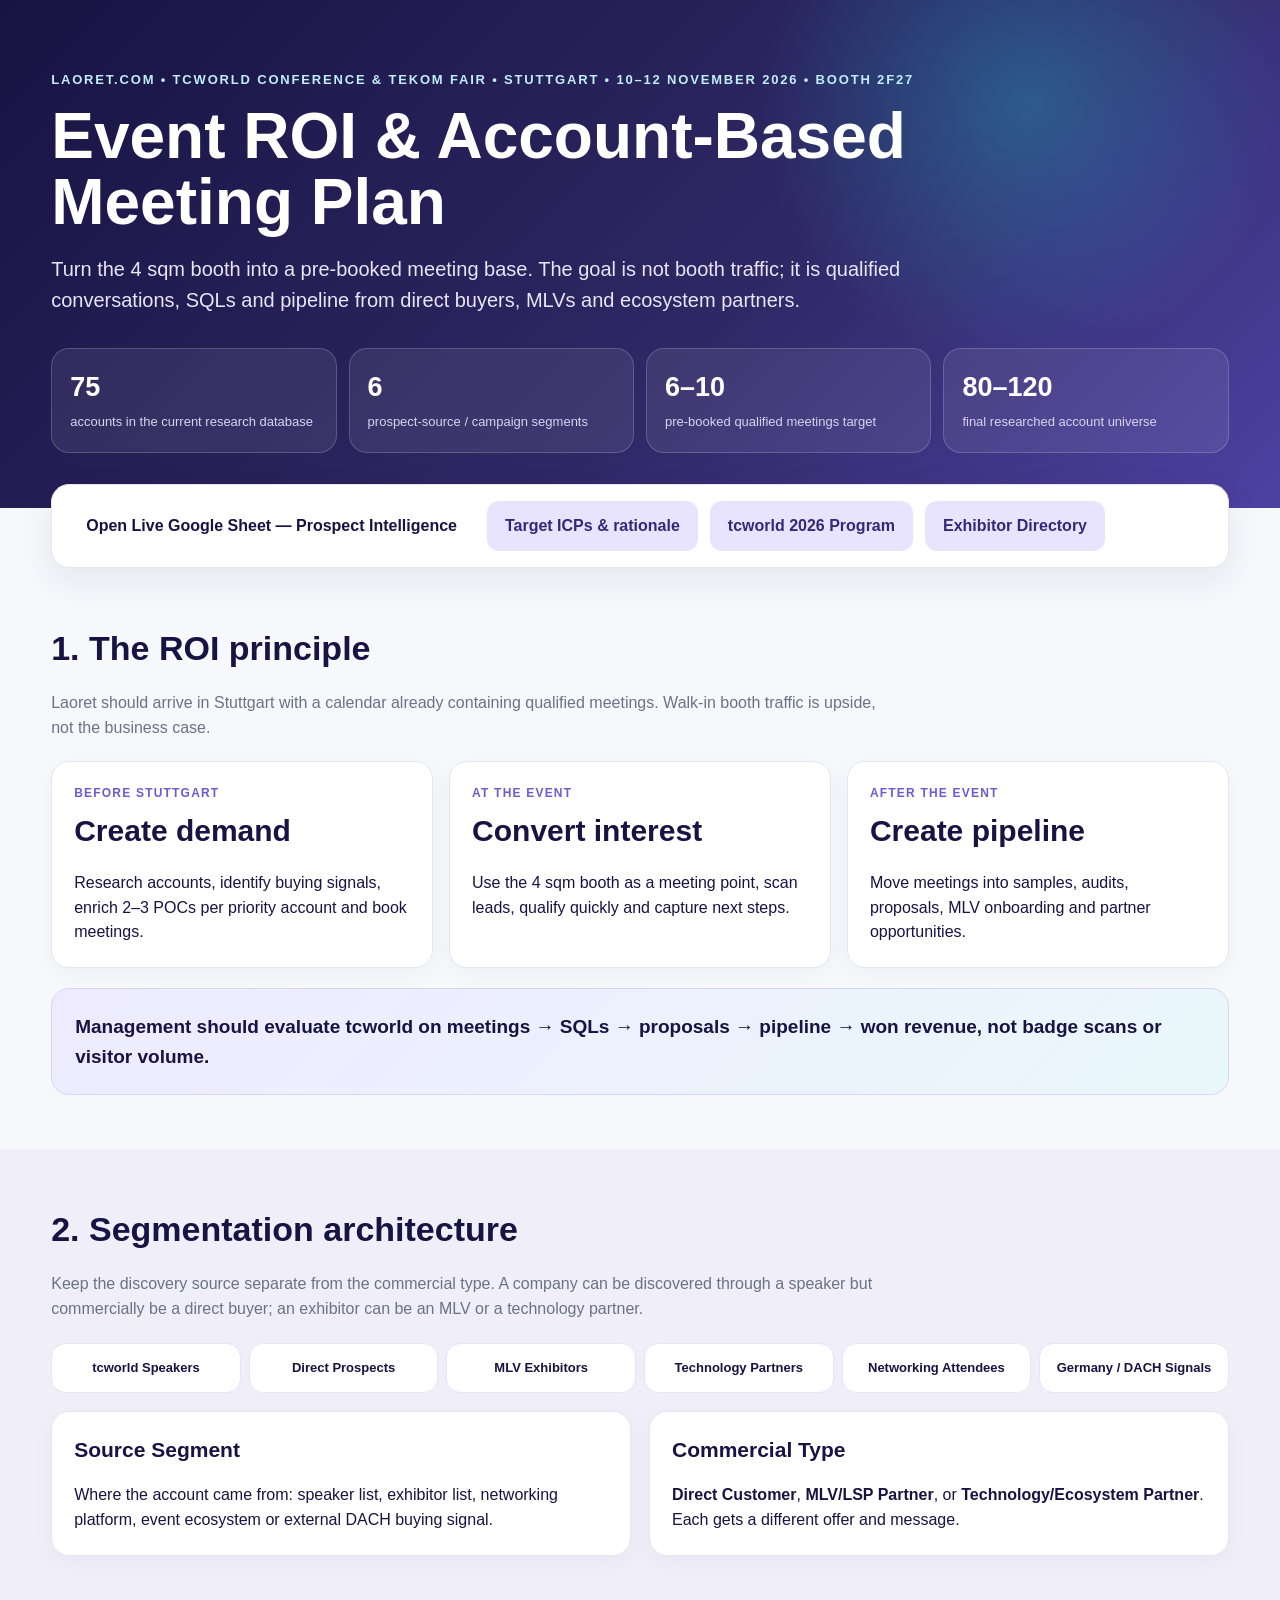
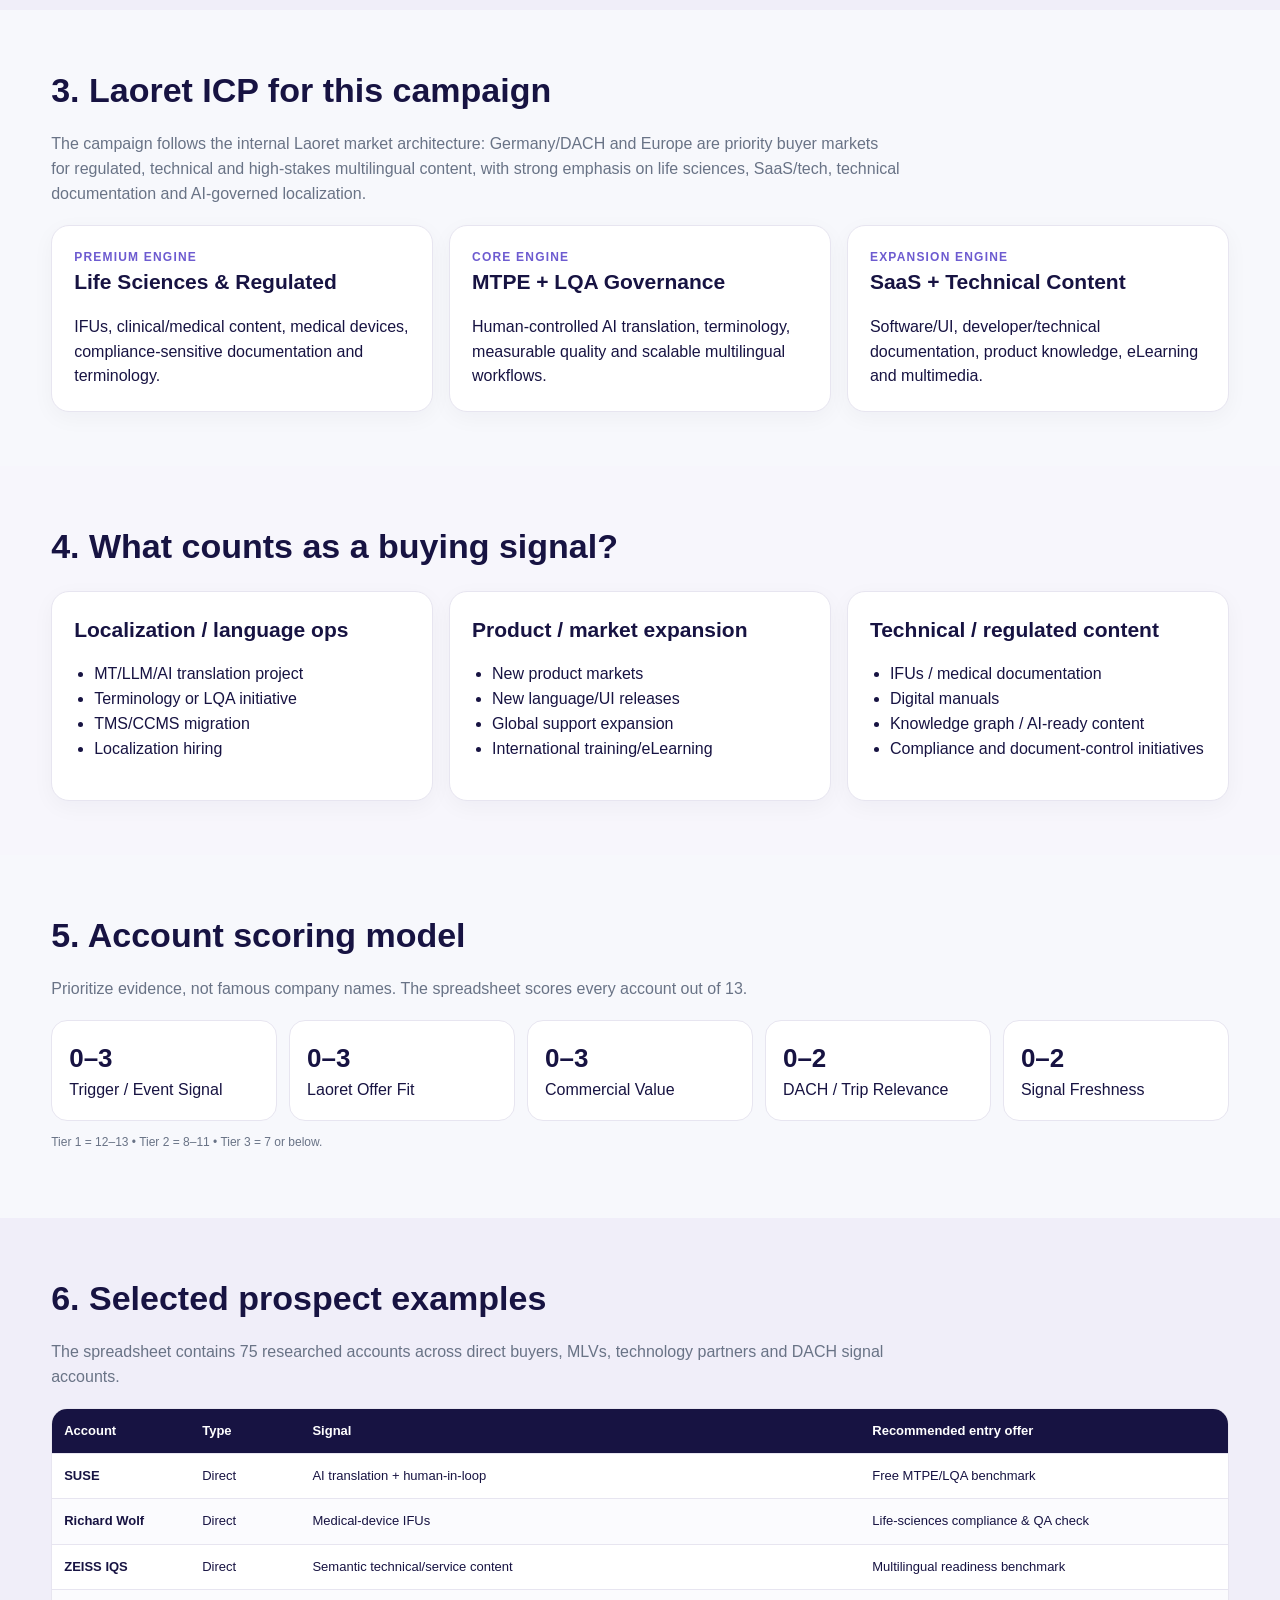
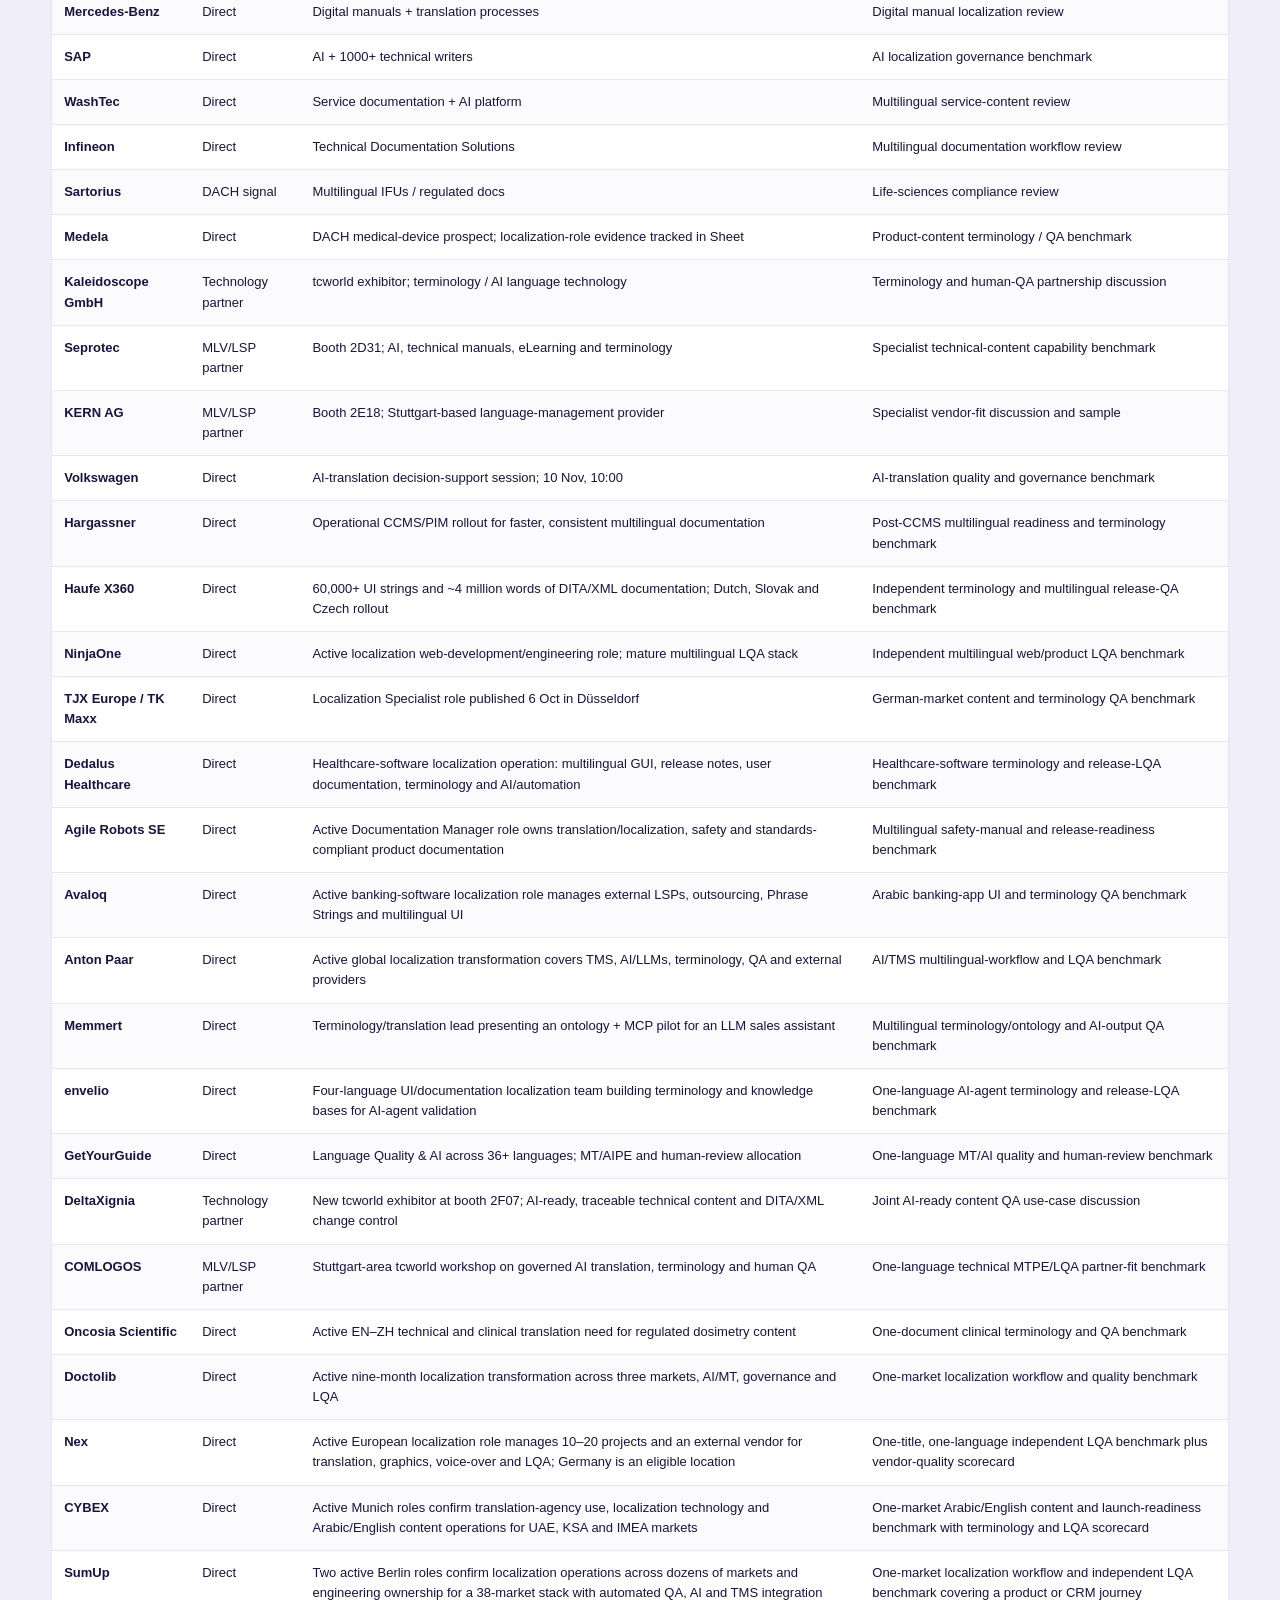
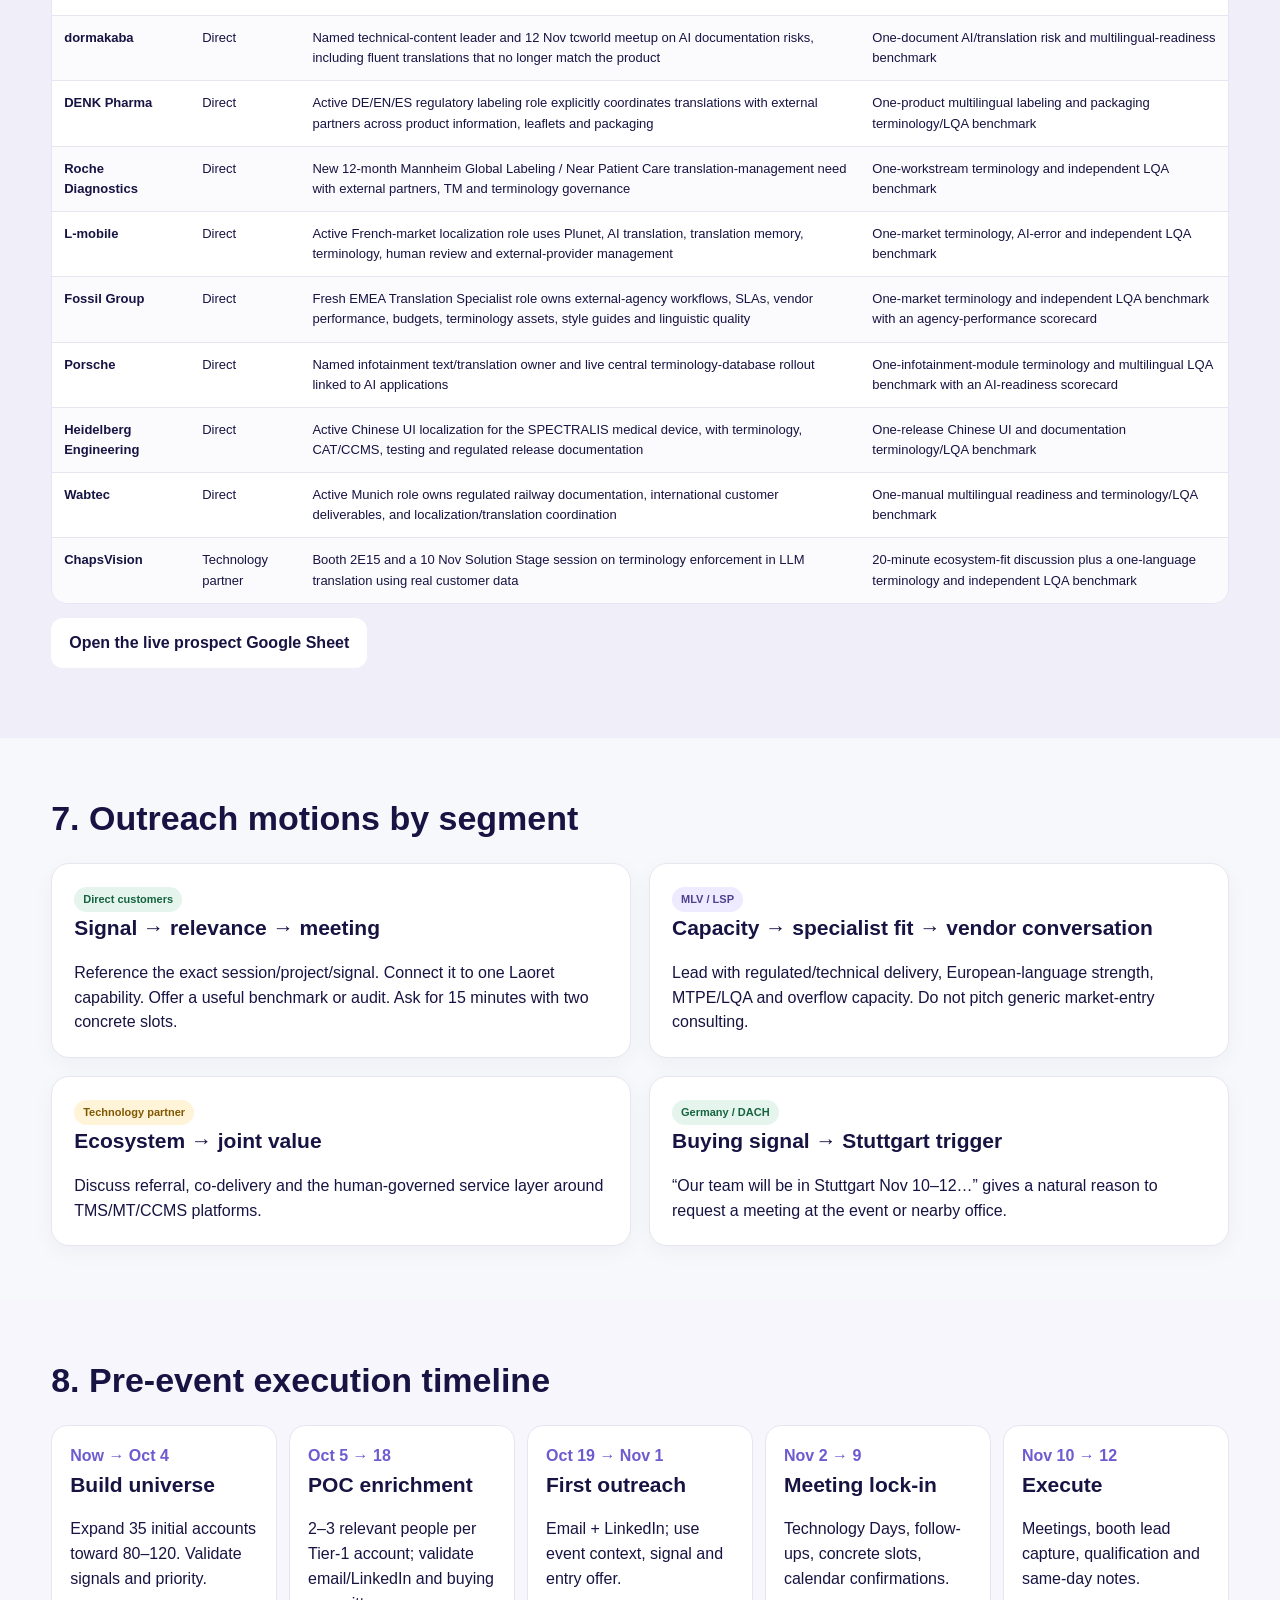
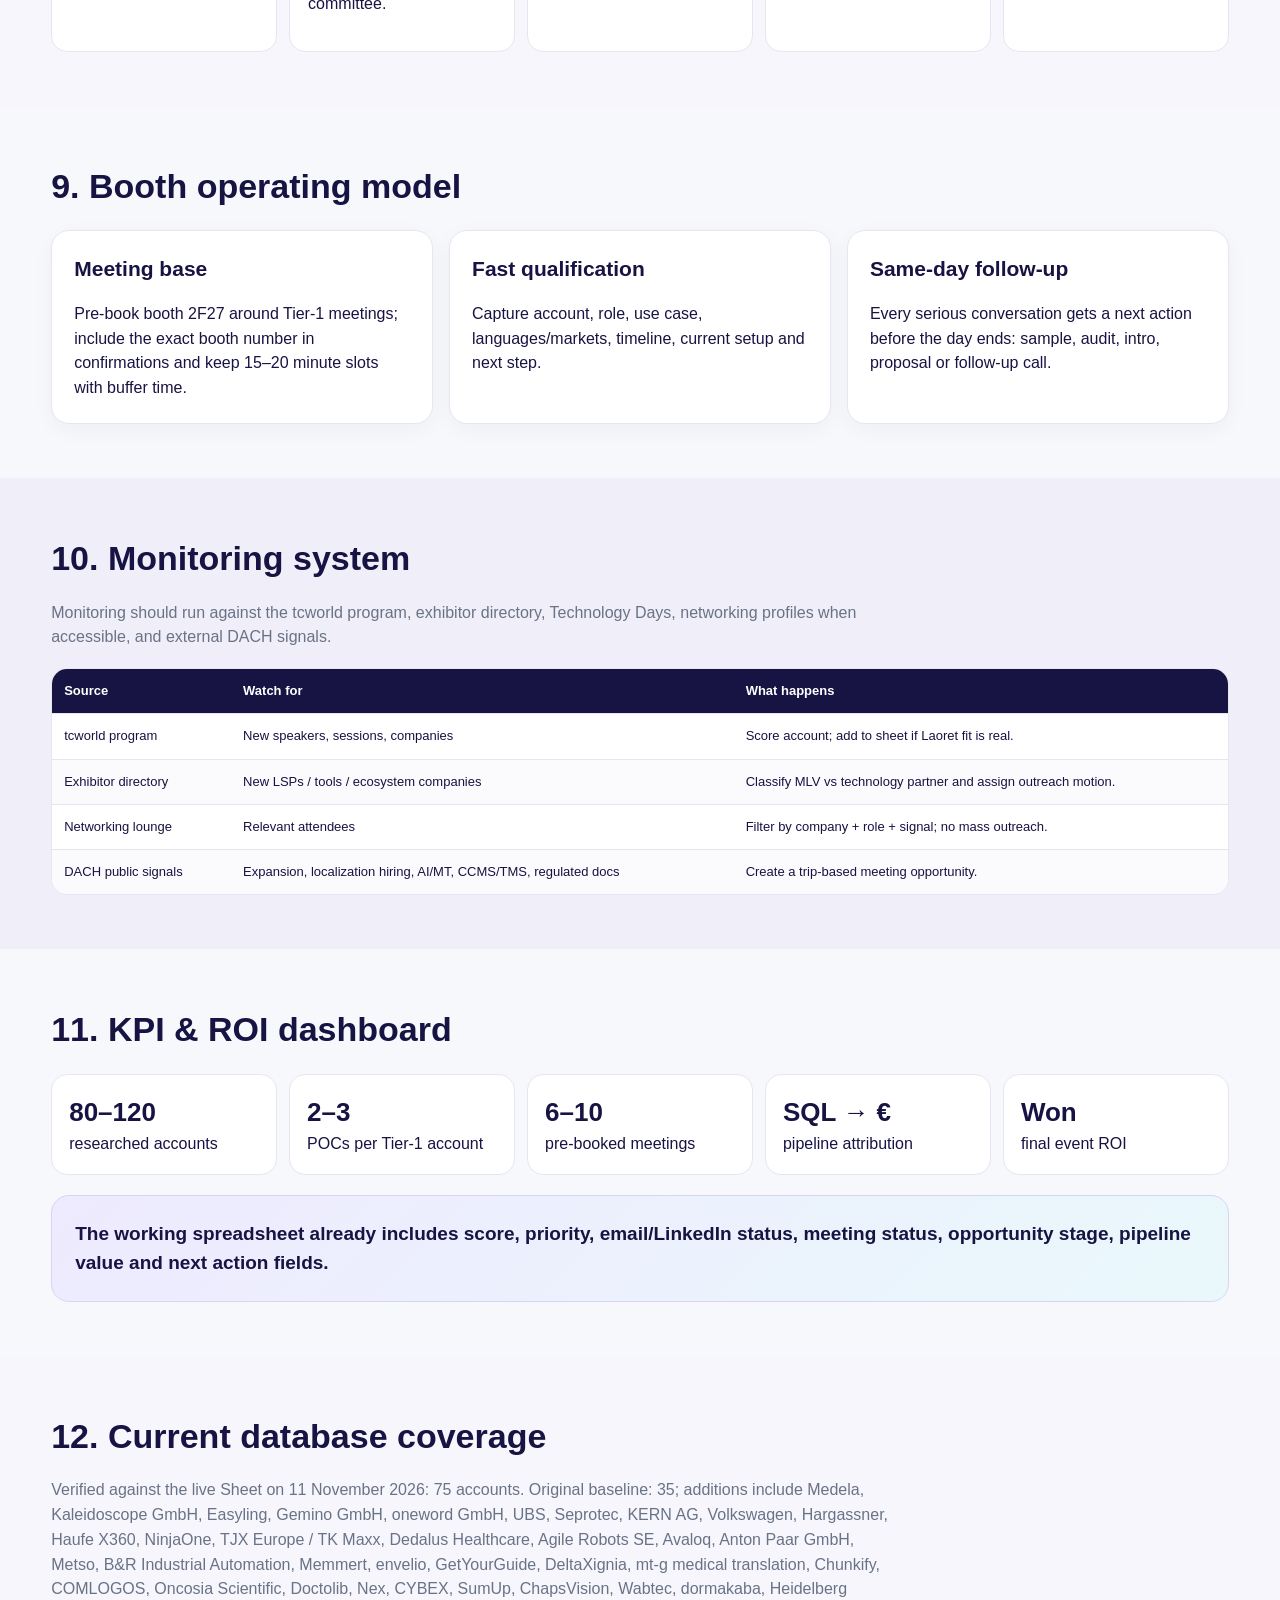
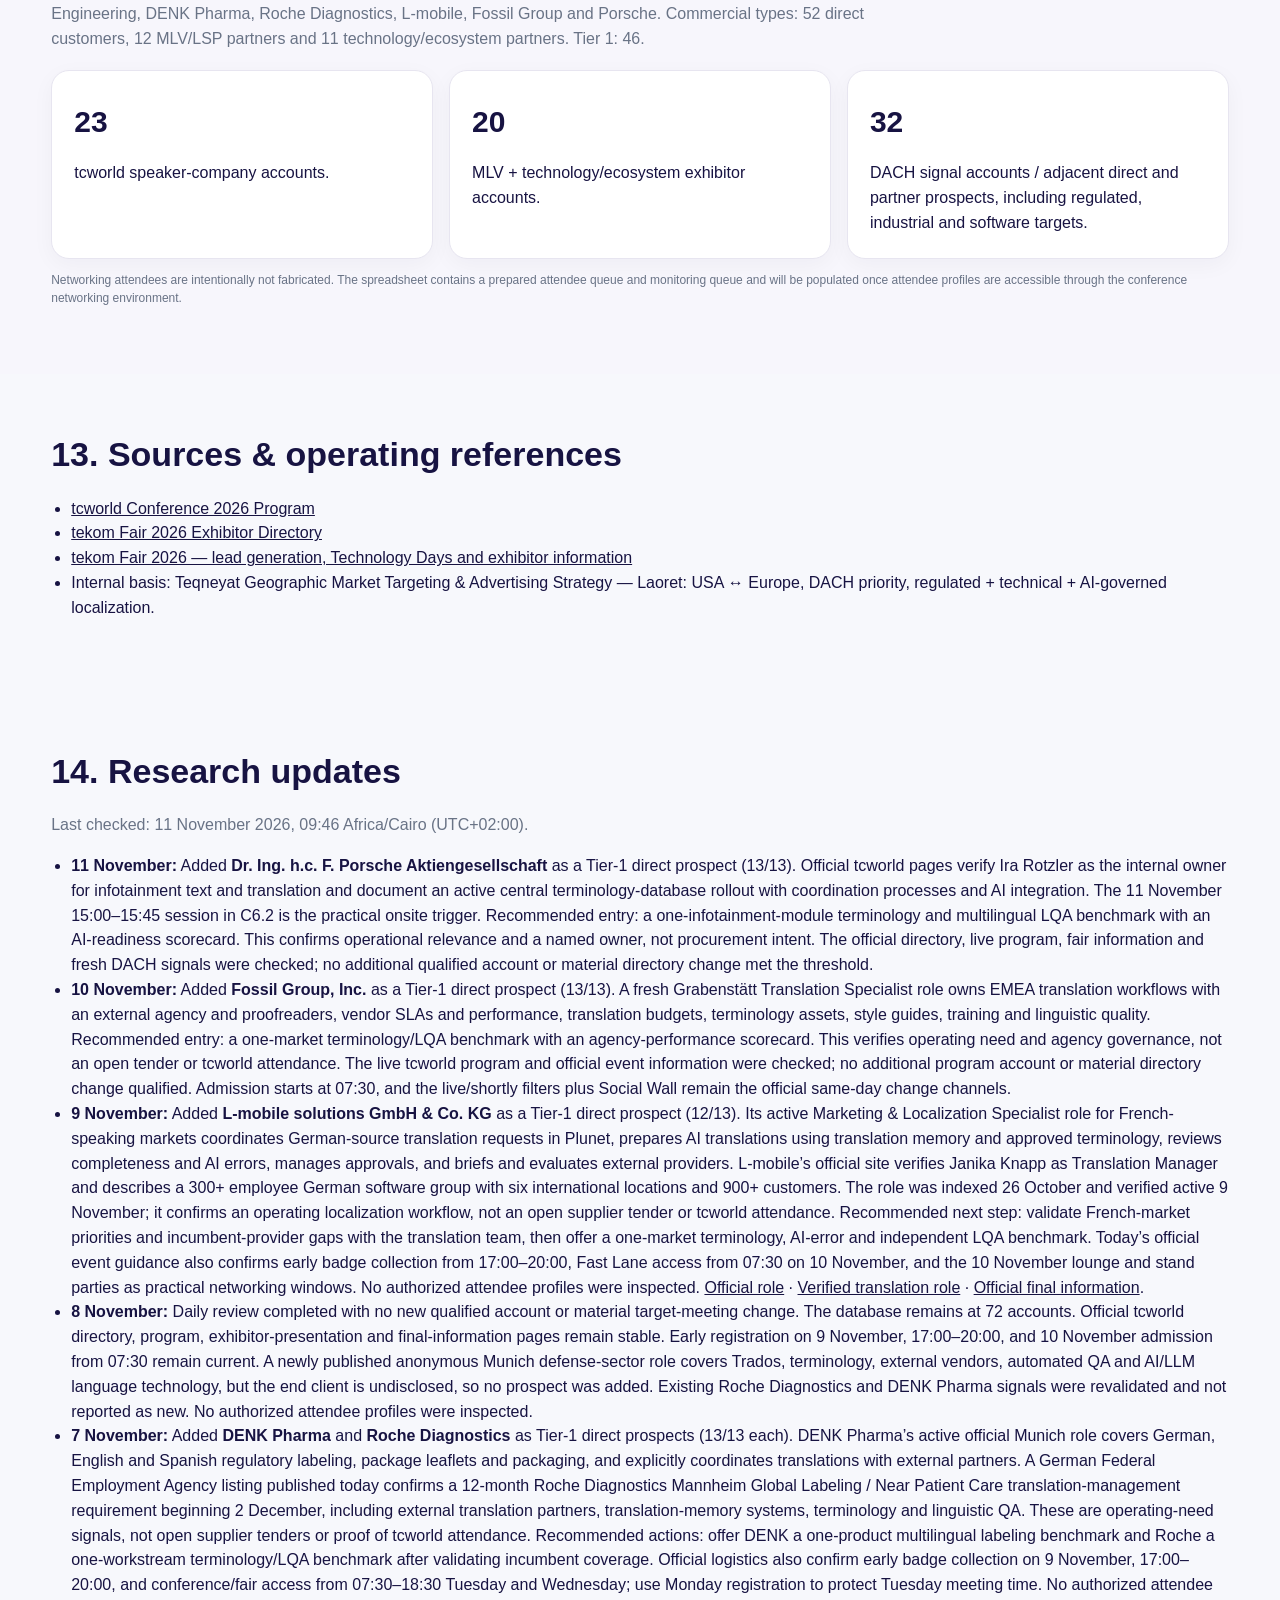
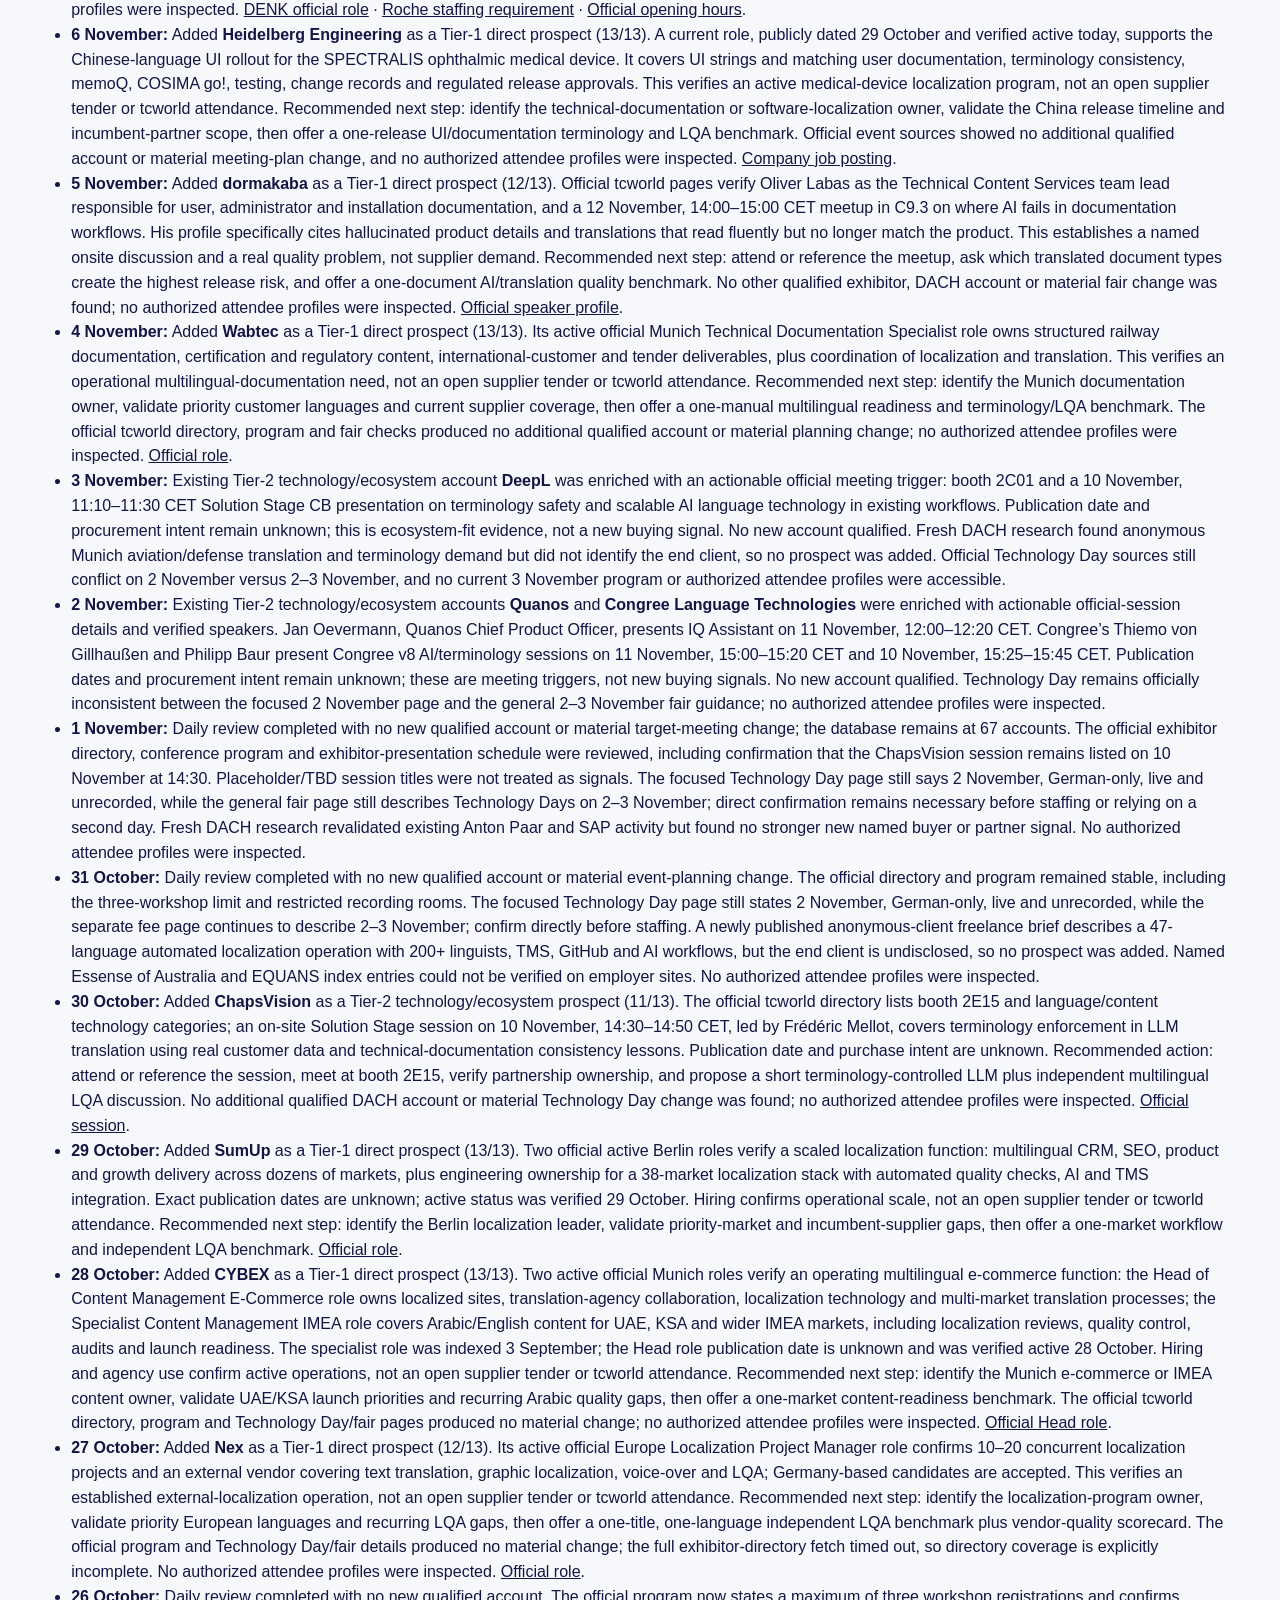
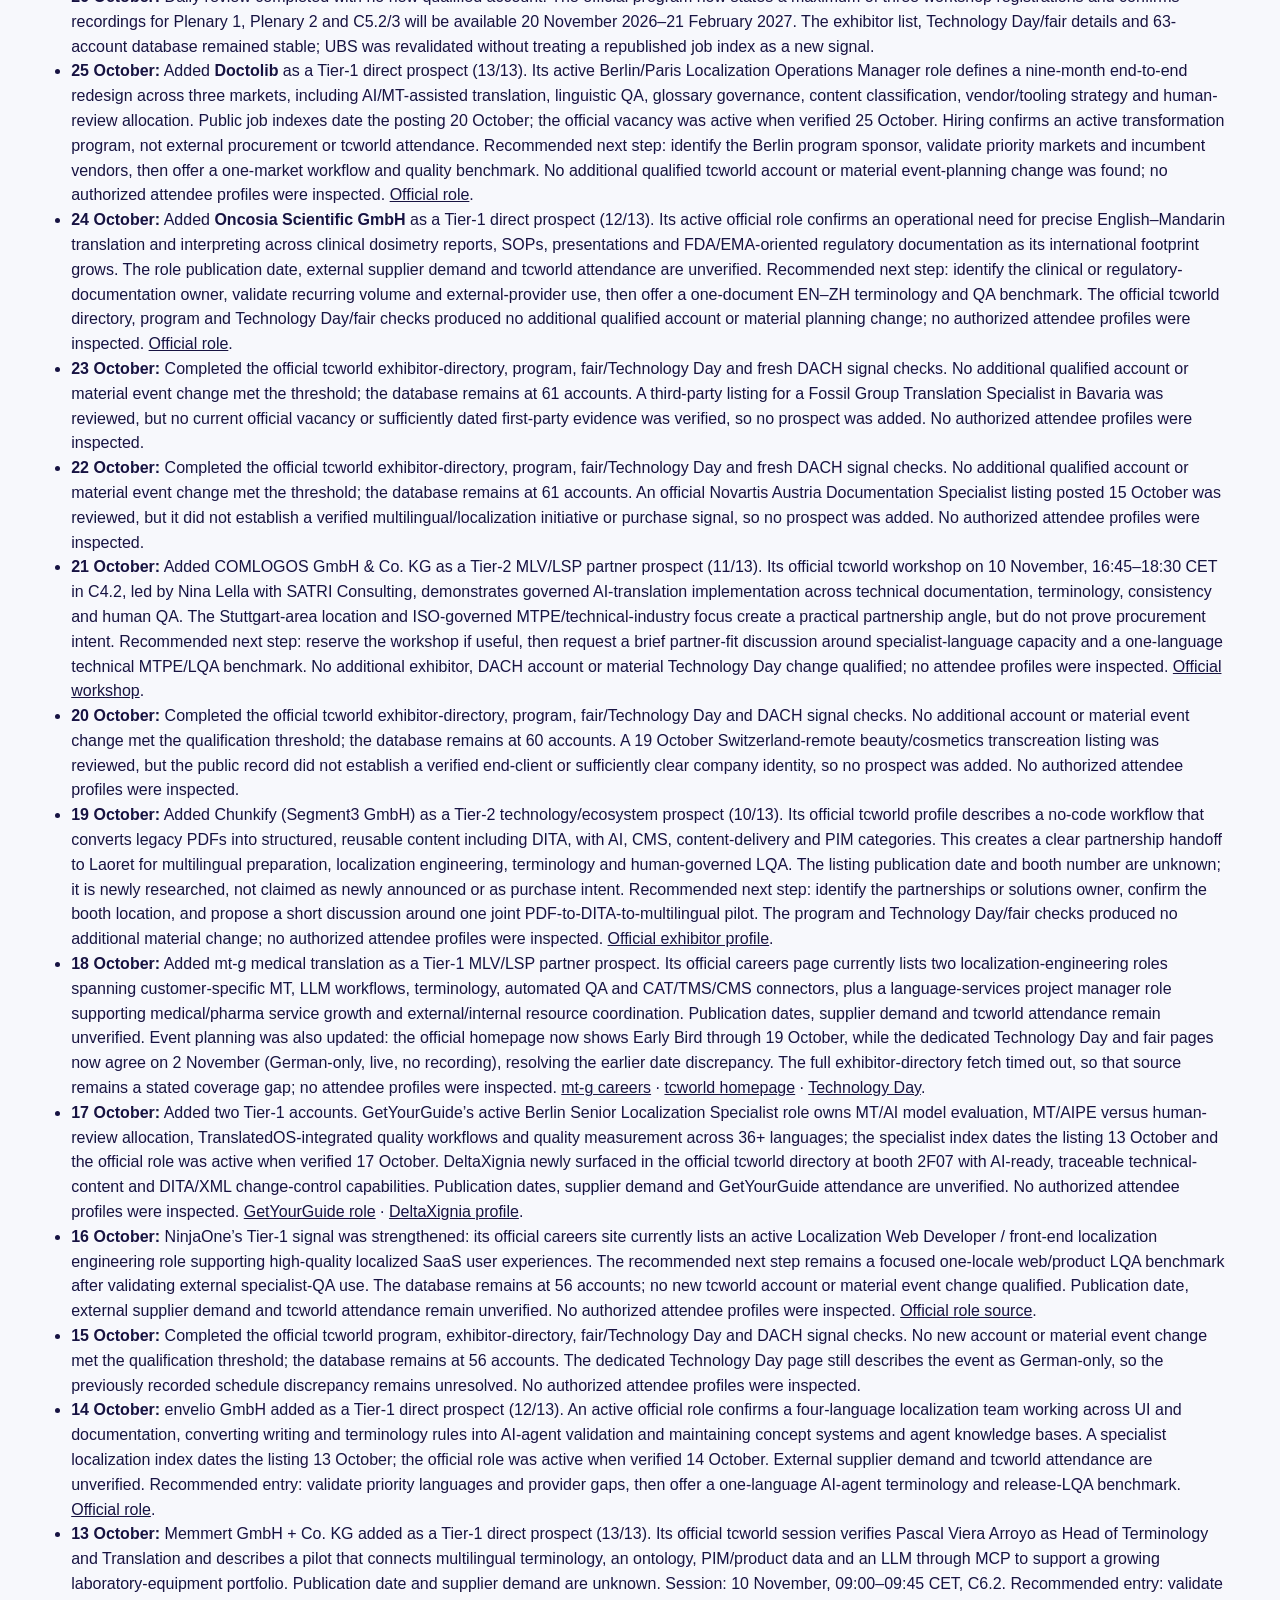
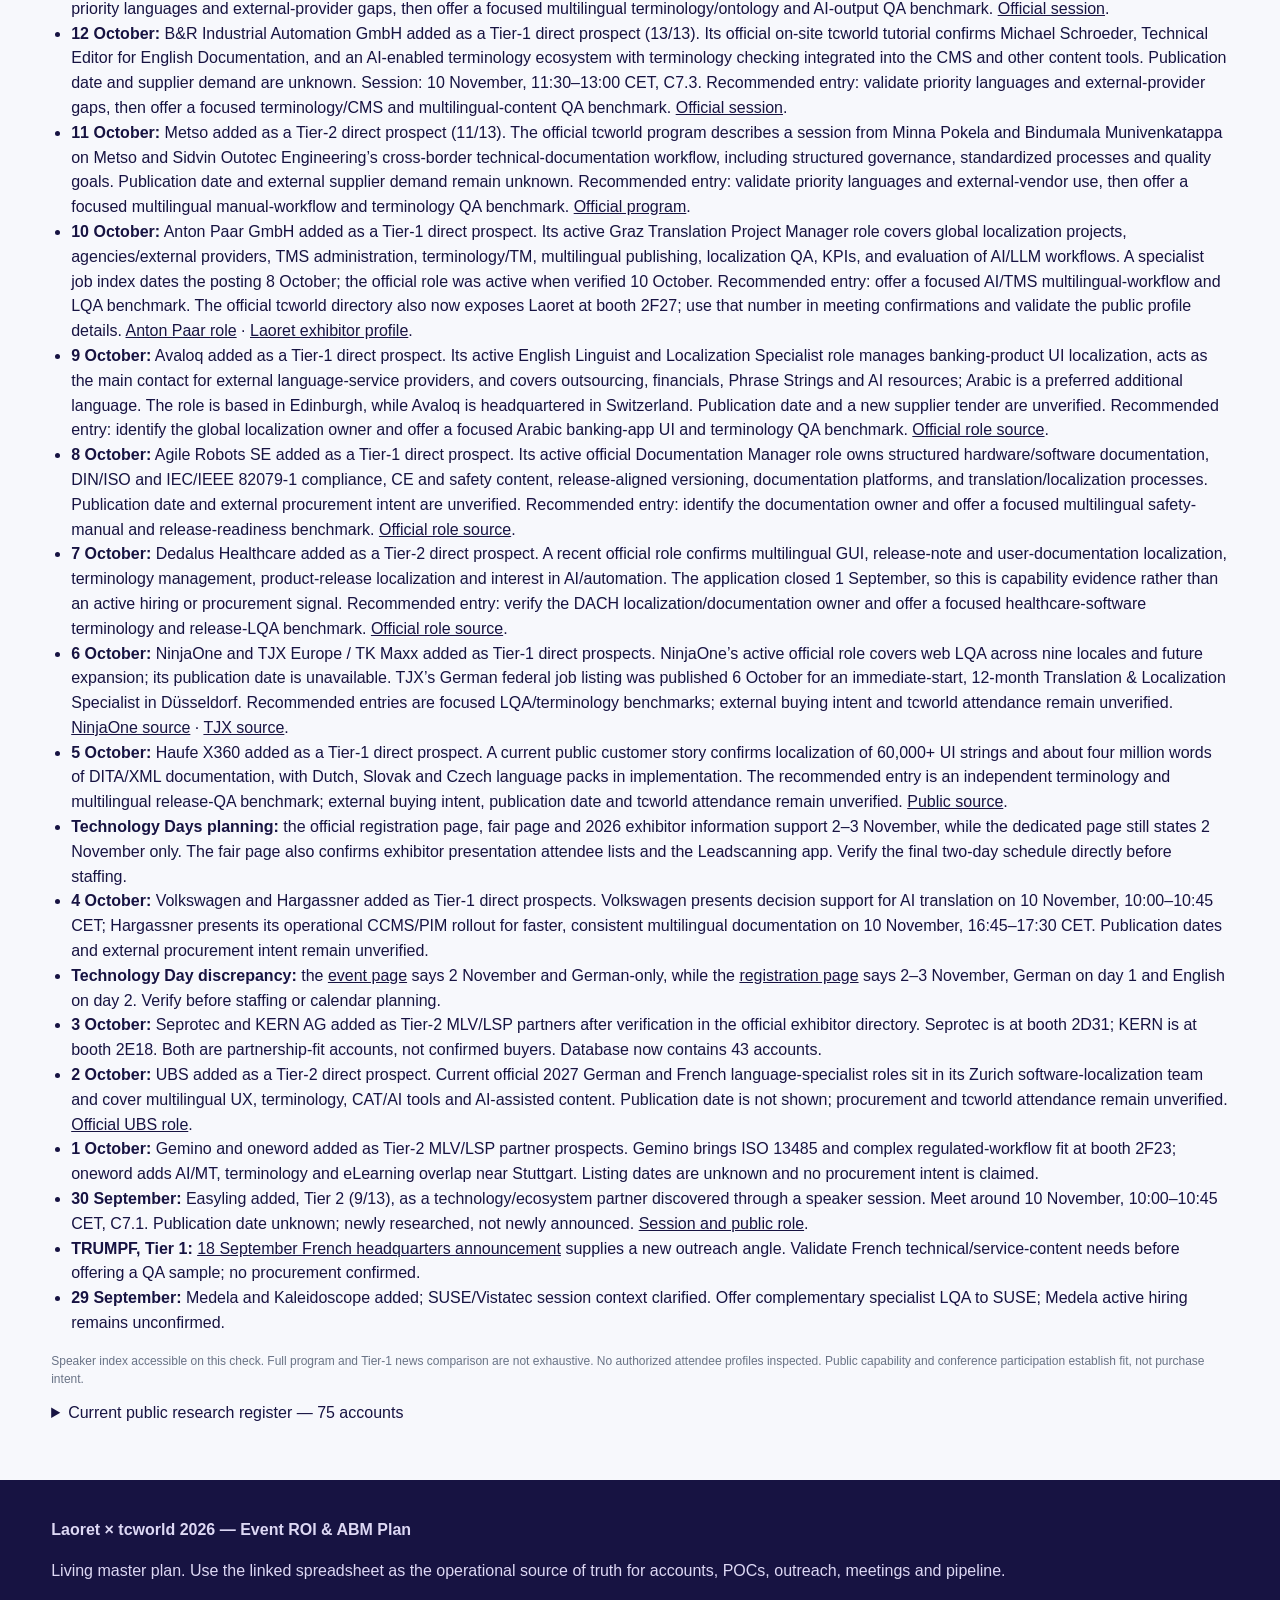
==== commit df2ed89c: "Align public register count with live Sheet" ====
--- a/index.html
+++ b/index.html
@@ -15,4 +15,4 @@
 <section><div class="wrap"><h2>11. KPI & ROI dashboard</h2><div class="metricrow" style="margin-top:18px"><div class="metric"><strong>80–120</strong><span>researched accounts</span></div><div class="metric"><strong>2–3</strong><span>POCs per Tier-1 account</span></div><div class="metric"><strong>6–10</strong><span>pre-booked meetings</span></div><div class="metric"><strong>SQL → €</strong><span>pipeline attribution</span></div><div class="metric"><strong>Won</strong><span>final event ROI</span></div></div><div class="callout" style="margin-top:20px">The working spreadsheet already includes score, priority, email/LinkedIn status, meeting status, opportunity stage, pipeline value and next action fields.</div></div></section>
 <section style="background:#f7f6fc"><div class="wrap"><h2>12. Current database coverage</h2><p class="sub">Verified against the live Sheet on 11 November 2026: 75 accounts. Original baseline: 35; additions include Medela, Kaleidoscope GmbH, Easyling, Gemino GmbH, oneword GmbH, UBS, Seprotec, KERN AG, Volkswagen, Hargassner, Haufe X360, NinjaOne, TJX Europe / TK Maxx, Dedalus Healthcare, Agile Robots SE, Avaloq, Anton Paar GmbH, Metso, B&amp;R Industrial Automation, Memmert, envelio, GetYourGuide, DeltaXignia, mt-g medical translation, Chunkify, COMLOGOS, Oncosia Scientific, Doctolib, Nex, CYBEX, SumUp, ChapsVision, Wabtec, dormakaba, Heidelberg Engineering, DENK Pharma, Roche Diagnostics, L-mobile, Fossil Group and Porsche. Commercial types: 52 direct customers, 12 MLV/LSP partners and 11 technology/ecosystem partners. Tier 1: 46.</p><div class="grid3" style="margin-top:18px"><div class="card"><div class="big">23</div><p>tcworld speaker-company accounts.</p></div><div class="card"><div class="big">20</div><p>MLV + technology/ecosystem exhibitor accounts.</p></div><div class="card"><div class="big">32</div><p>DACH signal accounts / adjacent direct and partner prospects, including regulated, industrial and software targets.</p></div></div><p class="small">Networking attendees are intentionally not fabricated. The spreadsheet contains a prepared attendee queue and monitoring queue and will be populated once attendee profiles are accessible through the conference networking environment.</p></div></section>
 <section><div class="wrap"><h2>13. Sources & operating references</h2><ul><li><a href="https://tcworldconference.tekom.de/program">tcworld Conference 2026 Program</a></li><li><a href="https://tcworldconference.tekom.de/fair/exhibitor-directory">tekom Fair 2026 Exhibitor Directory</a></li><li><a href="https://tcworldconference.tekom.de/fair">tekom Fair 2026 — lead generation, Technology Days and exhibitor information</a></li><li>Internal basis: Teqneyat Geographic Market Targeting & Advertising Strategy — Laoret: USA ↔ Europe, DACH priority, regulated + technical + AI-governed localization.</li></ul></div></section>
-<section id="research-updates"><div class="wrap"><h2>14. Research updates</h2><p class="sub">Last checked: 11 November 2026, 09:46 Africa/Cairo (UTC+02:00).</p><ul><li><b>11 November:</b> Added <b>Dr. Ing. h.c. F. Porsche Aktiengesellschaft</b> as a Tier-1 direct prospect (13/13). Official tcworld pages verify Ira Rotzler as the internal owner for infotainment text and translation and document an active central terminology-database rollout with coordination processes and AI integration. The 11 November 15:00–15:45 session in C6.2 is the practical onsite trigger. Recommended entry: a one-infotainment-module terminology and multilingual LQA benchmark with an AI-readiness scorecard. This confirms operational relevance and a named owner, not procurement intent. The official directory, live program, fair information and fresh DACH signals were checked; no additional qualified account or material directory change met the threshold.</li><li><b>10 November:</b> Added <b>Fossil Group, Inc.</b> as a Tier-1 direct prospect (13/13). A fresh Grabenstätt Translation Specialist role owns EMEA translation workflows with an external agency and proofreaders, vendor SLAs and performance, translation budgets, terminology assets, style guides, training and linguistic quality. Recommended entry: a one-market terminology/LQA benchmark with an agency-performance scorecard. This verifies operating need and agency governance, not an open tender or tcworld attendance. The live tcworld program and official event information were checked; no additional program account or material directory change qualified. Admission starts at 07:30, and the live/shortly filters plus Social Wall remain the official same-day change channels.</li><li><b>9 November:</b> Added <b>L-mobile solutions GmbH &amp; Co. KG</b> as a Tier-1 direct prospect (12/13). Its active Marketing &amp; Localization Specialist role for French-speaking markets coordinates German-source translation requests in Plunet, prepares AI translations using translation memory and approved terminology, reviews completeness and AI errors, manages approvals, and briefs and evaluates external providers. L-mobile’s official site verifies Janika Knapp as Translation Manager and describes a 300+ employee German software group with six international locations and 900+ customers. The role was indexed 26 October and verified active 9 November; it confirms an operating localization workflow, not an open supplier tender or tcworld attendance. Recommended next step: validate French-market priorities and incumbent-provider gaps with the translation team, then offer a one-market terminology, AI-error and independent LQA benchmark. Today’s official event guidance also confirms early badge collection from 17:00–20:00, Fast Lane access from 07:30 on 10 November, and the 10 November lounge and stand parties as practical networking windows. No authorized attendee profiles were inspected. <a href="https://l-mobile.jobs.personio.de/job/2860542?language=de">Official role</a> · <a href="https://l-mobile.com/das-unternehmen/mitarbeiter/">Verified translation role</a> · <a href="https://tcworldconference.tekom.de/plan-your-visit/last-info">Official final information</a>.</li><li><b>8 November:</b> Daily review completed with no new qualified account or material target-meeting change. The database remains at 72 accounts. Official tcworld directory, program, exhibitor-presentation and final-information pages remain stable. Early registration on 9 November, 17:00–20:00, and 10 November admission from 07:30 remain current. A newly published anonymous Munich defense-sector role covers Trados, terminology, external vendors, automated QA and AI/LLM language technology, but the end client is undisclosed, so no prospect was added. Existing Roche Diagnostics and DENK Pharma signals were revalidated and not reported as new. No authorized attendee profiles were inspected.</li><li><b>7 November:</b> Added <b>DENK Pharma</b> and <b>Roche Diagnostics</b> as Tier-1 direct prospects (13/13 each). DENK Pharma’s active official Munich role covers German, English and Spanish regulatory labeling, package leaflets and packaging, and explicitly coordinates translations with external partners. A German Federal Employment Agency listing published today confirms a 12-month Roche Diagnostics Mannheim Global Labeling / Near Patient Care translation-management requirement beginning 2 December, including external translation partners, translation-memory systems, terminology and linguistic QA. These are operating-need signals, not open supplier tenders or proof of tcworld attendance. Recommended actions: offer DENK a one-product multilingual labeling benchmark and Roche a one-workstream terminology/LQA benchmark after validating incumbent coverage. Official logistics also confirm early badge collection on 9 November, 17:00–20:00, and conference/fair access from 07:30–18:30 Tuesday and Wednesday; use Monday registration to protect Tuesday meeting time. No authorized attendee profiles were inspected. <a href="https://denk-family.jobs.personio.com/job/2360005?language=de">DENK official role</a> · <a href="https://www.arbeitsagentur.de/jobsuche/jobdetail/11864-Q74BOEUBJ5OVMRXR-S">Roche staffing requirement</a> · <a href="https://tcworldconference.tekom.de/plan-your-visit/opening-hours">Official opening hours</a>.</li><li><b>6 November:</b> Added <b>Heidelberg Engineering</b> as a Tier-1 direct prospect (13/13). A current role, publicly dated 29 October and verified active today, supports the Chinese-language UI rollout for the SPECTRALIS ophthalmic medical device. It covers UI strings and matching user documentation, terminology consistency, memoQ, COSIMA go!, testing, change records and regulated release approvals. This verifies an active medical-device localization program, not an open supplier tender or tcworld attendance. Recommended next step: identify the technical-documentation or software-localization owner, validate the China release timeline and incumbent-partner scope, then offer a one-release UI/documentation terminology and LQA benchmark. Official event sources showed no additional qualified account or material meeting-plan change, and no authorized attendee profiles were inspected. <a href="https://de.linkedin.com/jobs/view/technischer-redakteur-m-w-d-chinese-ui-at-heidelberg-engineering-4484443485">Company job posting</a>.</li><li><b>5 November:</b> Added <b>dormakaba</b> as a Tier-1 direct prospect (12/13). Official tcworld pages verify Oliver Labas as the Technical Content Services team lead responsible for user, administrator and installation documentation, and a 12 November, 14:00–15:00 CET meetup in C9.3 on where AI fails in documentation workflows. His profile specifically cites hallucinated product details and translations that read fluently but no longer match the product. This establishes a named onsite discussion and a real quality problem, not supplier demand. Recommended next step: attend or reference the meetup, ask which translated document types create the highest release risk, and offer a one-document AI/translation quality benchmark. No other qualified exhibitor, DACH account or material fair change was found; no authorized attendee profiles were inspected. <a href="https://tcworldconference.tekom.de/tcworld-conference-program/speakers/speaker/labas-oliver">Official speaker profile</a>.</li><li><b>4 November:</b> Added <b>Wabtec</b> as a Tier-1 direct prospect (13/13). Its active official Munich Technical Documentation Specialist role owns structured railway documentation, certification and regulatory content, international-customer and tender deliverables, plus coordination of localization and translation. This verifies an operational multilingual-documentation need, not an open supplier tender or tcworld attendance. Recommended next step: identify the Munich documentation owner, validate priority customer languages and current supplier coverage, then offer a one-manual multilingual readiness and terminology/LQA benchmark. The official tcworld directory, program and fair checks produced no additional qualified account or material planning change; no authorized attendee profiles were inspected. <a href="https://careers.wabtec.com/pt/job/technical-documentation-specialist-in-munich-ba-germany-jid-3596">Official role</a>.</li><li><b>3 November:</b> Existing Tier-2 technology/ecosystem account <b>DeepL</b> was enriched with an actionable official meeting trigger: booth 2C01 and a 10 November, 11:10–11:30 CET Solution Stage CB presentation on terminology safety and scalable AI language technology in existing workflows. Publication date and procurement intent remain unknown; this is ecosystem-fit evidence, not a new buying signal. No new account qualified. Fresh DACH research found anonymous Munich aviation/defense translation and terminology demand but did not identify the end client, so no prospect was added. Official Technology Day sources still conflict on 2 November versus 2–3 November, and no current 3 November program or authorized attendee profiles were accessible.</li><li><b>2 November:</b> Existing Tier-2 technology/ecosystem accounts <b>Quanos</b> and <b>Congree Language Technologies</b> were enriched with actionable official-session details and verified speakers. Jan Oevermann, Quanos Chief Product Officer, presents IQ Assistant on 11 November, 12:00–12:20 CET. Congree’s Thiemo von Gillhaußen and Philipp Baur present Congree v8 AI/terminology sessions on 11 November, 15:00–15:20 CET and 10 November, 15:25–15:45 CET. Publication dates and procurement intent remain unknown; these are meeting triggers, not new buying signals. No new account qualified. Technology Day remains officially inconsistent between the focused 2 November page and the general 2–3 November fair guidance; no authorized attendee profiles were inspected.</li><li><b>1 November:</b> Daily review completed with no new qualified account or material target-meeting change; the database remains at 67 accounts. The official exhibitor directory, conference program and exhibitor-presentation schedule were reviewed, including confirmation that the ChapsVision session remains listed on 10 November at 14:30. Placeholder/TBD session titles were not treated as signals. The focused Technology Day page still says 2 November, German-only, live and unrecorded, while the general fair page still describes Technology Days on 2–3 November; direct confirmation remains necessary before staffing or relying on a second day. Fresh DACH research revalidated existing Anton Paar and SAP activity but found no stronger new named buyer or partner signal. No authorized attendee profiles were inspected.</li><li><b>31 October:</b> Daily review completed with no new qualified account or material event-planning change. The official directory and program remained stable, including the three-workshop limit and restricted recording rooms. The focused Technology Day page still states 2 November, German-only, live and unrecorded, while the separate fee page continues to describe 2–3 November; confirm directly before staffing. A newly published anonymous-client freelance brief describes a 47-language automated localization operation with 200+ linguists, TMS, GitHub and AI workflows, but the end client is undisclosed, so no prospect was added. Named Essense of Australia and EQUANS index entries could not be verified on employer sites. No authorized attendee profiles were inspected.</li><li><b>30 October:</b> Added <b>ChapsVision</b> as a Tier-2 technology/ecosystem prospect (11/13). The official tcworld directory lists booth 2E15 and language/content technology categories; an on-site Solution Stage session on 10 November, 14:30–14:50 CET, led by Frédéric Mellot, covers terminology enforcement in LLM translation using real customer data and technical-documentation consistency lessons. Publication date and purchase intent are unknown. Recommended action: attend or reference the session, meet at booth 2E15, verify partnership ownership, and propose a short terminology-controlled LLM plus independent multilingual LQA discussion. No additional qualified DACH account or material Technology Day change was found; no authorized attendee profiles were inspected. <a href="https://tcworldconference.tekom.de/program/exhibitor-presentations/terminology-enforcement-in-llm-translation-what-we-got-wrong-what-works">Official session</a>.</li><li><b>29 October:</b> Added <b>SumUp</b> as a Tier-1 direct prospect (13/13). Two official active Berlin roles verify a scaled localization function: multilingual CRM, SEO, product and growth delivery across dozens of markets, plus engineering ownership for a 38-market localization stack with automated quality checks, AI and TMS integration. Exact publication dates are unknown; active status was verified 29 October. Hiring confirms operational scale, not an open supplier tender or tcworld attendance. Recommended next step: identify the Berlin localization leader, validate priority-market and incumbent-supplier gaps, then offer a one-market workflow and independent LQA benchmark. <a href="https://www.sumup.com/careers/positions/berlin-germany/engineering/senior-fullstack-engineer-localization/8773687002/">Official role</a>.</li><li><b>28 October:</b> Added <b>CYBEX</b> as a Tier-1 direct prospect (13/13). Two active official Munich roles verify an operating multilingual e-commerce function: the Head of Content Management E-Commerce role owns localized sites, translation-agency collaboration, localization technology and multi-market translation processes; the Specialist Content Management IMEA role covers Arabic/English content for UAE, KSA and wider IMEA markets, including localization reviews, quality control, audits and launch readiness. The specialist role was indexed 3 September; the Head role publication date is unknown and was verified active 28 October. Hiring and agency use confirm active operations, not an open supplier tender or tcworld attendance. Recommended next step: identify the Munich e-commerce or IMEA content owner, validate UAE/KSA launch priorities and recurring Arabic quality gaps, then offer a one-market content-readiness benchmark. The official tcworld directory, program and Technology Day/fair pages produced no material change; no authorized attendee profiles were inspected. <a href="https://careers.cybex-online.com/job/Munich-Head-of-Content-Management-E-Commerce-%28mwd%29/1391257133/">Official Head role</a>.</li><li><b>27 October:</b> Added <b>Nex</b> as a Tier-1 direct prospect (12/13). Its active official Europe Localization Project Manager role confirms 10–20 concurrent localization projects and an external vendor covering text translation, graphic localization, voice-over and LQA; Germany-based candidates are accepted. This verifies an established external-localization operation, not an open supplier tender or tcworld attendance. Recommended next step: identify the localization-program owner, validate priority European languages and recurring LQA gaps, then offer a one-title, one-language independent LQA benchmark plus vendor-quality scorecard. The official program and Technology Day/fair details produced no material change; the full exhibitor-directory fetch timed out, so directory coverage is explicitly incomplete. No authorized attendee profiles were inspected. <a href="https://job-boards.greenhouse.io/nex/jobs/5424281008">Official role</a>.</li><li><b>26 October:</b> Daily review completed with no new qualified account. The official program now states a maximum of three workshop registrations and confirms recordings for Plenary 1, Plenary 2 and C5.2/3 will be available 20 November 2026–21 February 2027. The exhibitor list, Technology Day/fair details and 63-account database remained stable; UBS was revalidated without treating a republished job index as a new signal.</li><li><b>25 October:</b> Added <b>Doctolib</b> as a Tier-1 direct prospect (13/13). Its active Berlin/Paris Localization Operations Manager role defines a nine-month end-to-end redesign across three markets, including AI/MT-assisted translation, linguistic QA, glossary governance, content classification, vendor/tooling strategy and human-review allocation. Public job indexes date the posting 20 October; the official vacancy was active when verified 25 October. Hiring confirms an active transformation program, not external procurement or tcworld attendance. Recommended next step: identify the Berlin program sponsor, validate priority markets and incumbent vendors, then offer a one-market workflow and quality benchmark. No additional qualified tcworld account or material event-planning change was found; no authorized attendee profiles were inspected. <a href="https://job-boards.greenhouse.io/doctolib/jobs/8034473003">Official role</a>.</li><li><b>24 October:</b> Added <b>Oncosia Scientific GmbH</b> as a Tier-1 direct prospect (12/13). Its active official role confirms an operational need for precise English–Mandarin translation and interpreting across clinical dosimetry reports, SOPs, presentations and FDA/EMA-oriented regulatory documentation as its international footprint grows. The role publication date, external supplier demand and tcworld attendance are unverified. Recommended next step: identify the clinical or regulatory-documentation owner, validate recurring volume and external-provider use, then offer a one-document EN–ZH terminology and QA benchmark. The official tcworld directory, program and Technology Day/fair checks produced no additional qualified account or material planning change; no authorized attendee profiles were inspected. <a href="https://www.oncosia.de/careers/werkstudent-translation/">Official role</a>.</li><li><b>23 October:</b> Completed the official tcworld exhibitor-directory, program, fair/Technology Day and fresh DACH signal checks. No additional qualified account or material event change met the threshold; the database remains at 61 accounts. A third-party listing for a Fossil Group Translation Specialist in Bavaria was reviewed, but no current official vacancy or sufficiently dated first-party evidence was verified, so no prospect was added. No authorized attendee profiles were inspected.</li><li><b>22 October:</b> Completed the official tcworld exhibitor-directory, program, fair/Technology Day and fresh DACH signal checks. No additional qualified account or material event change met the threshold; the database remains at 61 accounts. An official Novartis Austria Documentation Specialist listing posted 15 October was reviewed, but it did not establish a verified multilingual/localization initiative or purchase signal, so no prospect was added. No authorized attendee profiles were inspected.</li><li><b>21 October:</b> Added COMLOGOS GmbH &amp; Co. KG as a Tier-2 MLV/LSP partner prospect (11/13). Its official tcworld workshop on 10 November, 16:45–18:30 CET in C4.2, led by Nina Lella with SATRI Consulting, demonstrates governed AI-translation implementation across technical documentation, terminology, consistency and human QA. The Stuttgart-area location and ISO-governed MTPE/technical-industry focus create a practical partnership angle, but do not prove procurement intent. Recommended next step: reserve the workshop if useful, then request a brief partner-fit discussion around specialist-language capacity and a one-language technical MTPE/LQA benchmark. No additional exhibitor, DACH account or material Technology Day change qualified; no attendee profiles were inspected. <a href="https://tcworldconference.tekom.de/program/detail/hands-on-ki-uebersetzung-qualitaet-bewerten-prozesse-verstehen-und-dirigieren">Official workshop</a>.</li><li><b>20 October:</b> Completed the official tcworld exhibitor-directory, program, fair/Technology Day and DACH signal checks. No additional account or material event change met the qualification threshold; the database remains at 60 accounts. A 19 October Switzerland-remote beauty/cosmetics transcreation listing was reviewed, but the public record did not establish a verified end-client or sufficiently clear company identity, so no prospect was added. No authorized attendee profiles were inspected.</li><li><b>19 October:</b> Added Chunkify (Segment3 GmbH) as a Tier-2 technology/ecosystem prospect (10/13). Its official tcworld profile describes a no-code workflow that converts legacy PDFs into structured, reusable content including DITA, with AI, CMS, content-delivery and PIM categories. This creates a clear partnership handoff to Laoret for multilingual preparation, localization engineering, terminology and human-governed LQA. The listing publication date and booth number are unknown; it is newly researched, not claimed as newly announced or as purchase intent. Recommended next step: identify the partnerships or solutions owner, confirm the booth location, and propose a short discussion around one joint PDF-to-DITA-to-multilingual pilot. The program and Technology Day/fair checks produced no additional material change; no authorized attendee profiles were inspected. <a href="https://tcworldconference.tekom.de/fair/exhibitor-directory/chunkify">Official exhibitor profile</a>.</li><li><b>18 October:</b> Added mt-g medical translation as a Tier-1 MLV/LSP partner prospect. Its official careers page currently lists two localization-engineering roles spanning customer-specific MT, LLM workflows, terminology, automated QA and CAT/TMS/CMS connectors, plus a language-services project manager role supporting medical/pharma service growth and external/internal resource coordination. Publication dates, supplier demand and tcworld attendance remain unverified. Event planning was also updated: the official homepage now shows Early Bird through 19 October, while the dedicated Technology Day and fair pages now agree on 2 November (German-only, live, no recording), resolving the earlier date discrepancy. The full exhibitor-directory fetch timed out, so that source remains a stated coverage gap; no attendee profiles were inspected. <a href="https://www.mt-g.com/en/join-us/jobs-careers">mt-g careers</a> · <a href="https://tcworldconference.tekom.de/">tcworld homepage</a> · <a href="https://tcworldconference.tekom.de/fair/technology-day">Technology Day</a>.</li><li><b>17 October:</b> Added two Tier-1 accounts. GetYourGuide’s active Berlin Senior Localization Specialist role owns MT/AI model evaluation, MT/AIPE versus human-review allocation, TranslatedOS-integrated quality workflows and quality measurement across 36+ languages; the specialist index dates the listing 13 October and the official role was active when verified 17 October. DeltaXignia newly surfaced in the official tcworld directory at booth 2F07 with AI-ready, traceable technical-content and DITA/XML change-control capabilities. Publication dates, supplier demand and GetYourGuide attendance are unverified. No authorized attendee profiles were inspected. <a href="https://getyourguide.careers/jobs/7571066?gh_src=my.greenhouse.search">GetYourGuide role</a> · <a href="https://tcworldconference.tekom.de/fair/exhibitor-directory/deltaxml-ltd">DeltaXignia profile</a>.</li><li><b>16 October:</b> NinjaOne’s Tier-1 signal was strengthened: its official careers site currently lists an active Localization Web Developer / front-end localization engineering role supporting high-quality localized SaaS user experiences. The recommended next step remains a focused one-locale web/product LQA benchmark after validating external specialist-QA use. The database remains at 56 accounts; no new tcworld account or material event change qualified. Publication date, external supplier demand and tcworld attendance remain unverified. No authorized attendee profiles were inspected. <a href="https://jobs.jobvite.com/ninjaone/job/oLLEAfwu">Official role source</a>.</li><li><b>15 October:</b> Completed the official tcworld program, exhibitor-directory, fair/Technology Day and DACH signal checks. No new account or material event change met the qualification threshold; the database remains at 56 accounts. The dedicated Technology Day page still describes the event as German-only, so the previously recorded schedule discrepancy remains unresolved. No authorized attendee profiles were inspected.</li><li><b>14 October:</b> envelio GmbH added as a Tier-1 direct prospect (12/13). An active official role confirms a four-language localization team working across UI and documentation, converting writing and terminology rules into AI-agent validation and maintaining concept systems and agent knowledge bases. A specialist localization index dates the listing 13 October; the official role was active when verified 14 October. External supplier demand and tcworld attendance are unverified. Recommended entry: validate priority languages and provider gaps, then offer a one-language AI-agent terminology and release-LQA benchmark. <a href="https://envelio.jobs.personio.com/job/1039876?language=en">Official role</a>.</li><li><b>13 October:</b> Memmert GmbH + Co. KG added as a Tier-1 direct prospect (13/13). Its official tcworld session verifies Pascal Viera Arroyo as Head of Terminology and Translation and describes a pilot that connects multilingual terminology, an ontology, PIM/product data and an LLM through MCP to support a growing laboratory-equipment portfolio. Publication date and supplier demand are unknown. Session: 10 November, 09:00–09:45 CET, C6.2. Recommended entry: validate priority languages and external-provider gaps, then offer a focused multilingual terminology/ontology and AI-output QA benchmark. <a href="https://tcworldconference.tekom.de/program/detail/pimp-my-ai-wie-memmert-mit-ontologien-mcp-die-ki-besser-macht">Official session</a>.</li><li><b>12 October:</b> B&amp;R Industrial Automation GmbH added as a Tier-1 direct prospect (13/13). Its official on-site tcworld tutorial confirms Michael Schroeder, Technical Editor for English Documentation, and an AI-enabled terminology ecosystem with terminology checking integrated into the CMS and other content tools. Publication date and supplier demand are unknown. Session: 10 November, 11:30–13:00 CET, C7.3. Recommended entry: validate priority languages and external-provider gaps, then offer a focused terminology/CMS and multilingual-content QA benchmark. <a href="https://tcworldconference.tekom.de/program/detail/vibe-coding-using-ai-to-build-the-terminology-tools-you-actually-need">Official session</a>.</li><li><b>11 October:</b> Metso added as a Tier-2 direct prospect (11/13). The official tcworld program describes a session from Minna Pokela and Bindumala Munivenkatappa on Metso and Sidvin Outotec Engineering’s cross-border technical-documentation workflow, including structured governance, standardized processes and quality goals. Publication date and external supplier demand remain unknown. Recommended entry: validate priority languages and external-vendor use, then offer a focused multilingual manual-workflow and terminology QA benchmark. <a href="https://tcworldconference.tekom.de/program">Official program</a>.</li><li><b>10 October:</b> Anton Paar GmbH added as a Tier-1 direct prospect. Its active Graz Translation Project Manager role covers global localization projects, agencies/external providers, TMS administration, terminology/TM, multilingual publishing, localization QA, KPIs, and evaluation of AI/LLM workflows. A specialist job index dates the posting 8 October; the official role was active when verified 10 October. Recommended entry: offer a focused AI/TMS multilingual-workflow and LQA benchmark. The official tcworld directory also now exposes Laoret at booth 2F27; use that number in meeting confirmations and validate the public profile details. <a href="https://www.anton-paar.com/corp-en/careers/open-positions/translation-project-manager-fmx-1/">Anton Paar role</a> · <a href="https://tcworldconference.tekom.de/fair/exhibitor-directory/laoret">Laoret exhibitor profile</a>.</li><li><b>9 October:</b> Avaloq added as a Tier-1 direct prospect. Its active English Linguist and Localization Specialist role manages banking-product UI localization, acts as the main contact for external language-service providers, and covers outsourcing, financials, Phrase Strings and AI resources; Arabic is a preferred additional language. The role is based in Edinburgh, while Avaloq is headquartered in Switzerland. Publication date and a new supplier tender are unverified. Recommended entry: identify the global localization owner and offer a focused Arabic banking-app UI and terminology QA benchmark. <a href="https://jobs.smartrecruiters.com/Avaloq1/744000148735829-english-linguist-and-localization-specialist">Official role source</a>.</li><li><b>8 October:</b> Agile Robots SE added as a Tier-1 direct prospect. Its active official Documentation Manager role owns structured hardware/software documentation, DIN/ISO and IEC/IEEE 82079-1 compliance, CE and safety content, release-aligned versioning, documentation platforms, and translation/localization processes. Publication date and external procurement intent are unverified. Recommended entry: identify the documentation owner and offer a focused multilingual safety-manual and release-readiness benchmark. <a href="https://job-boards.eu.greenhouse.io/agilerobotsse/jobs/4967503101">Official role source</a>.</li><li><b>7 October:</b> Dedalus Healthcare added as a Tier-2 direct prospect. A recent official role confirms multilingual GUI, release-note and user-documentation localization, terminology management, product-release localization and interest in AI/automation. The application closed 1 September, so this is capability evidence rather than an active hiring or procurement signal. Recommended entry: verify the DACH localization/documentation owner and offer a focused healthcare-software terminology and release-LQA benchmark. <a href="https://dedalus.wd3.myworkdayjobs.com/en-US/External/job/Documentation---Localization-Specialist--m-f-d-_JR108462">Official role source</a>.</li><li><b>6 October:</b> NinjaOne and TJX Europe / TK Maxx added as Tier-1 direct prospects. NinjaOne’s active official role covers web LQA across nine locales and future expansion; its publication date is unavailable. TJX’s German federal job listing was published 6 October for an immediate-start, 12-month Translation &amp; Localization Specialist in Düsseldorf. Recommended entries are focused LQA/terminology benchmarks; external buying intent and tcworld attendance remain unverified. <a href="https://jobs.jobvite.com/ninjaone/job/otqFzfwR">NinjaOne source</a> · <a href="https://www.arbeitsagentur.de/jobsuche/jobdetail/10001-1003790206-S">TJX source</a>.</li><li><b>5 October:</b> Haufe X360 added as a Tier-1 direct prospect. A current public customer story confirms localization of 60,000+ UI strings and about four million words of DITA/XML documentation, with Dutch, Slovak and Czech language packs in implementation. The recommended entry is an independent terminology and multilingual release-QA benchmark; external buying intent, publication date and tcworld attendance remain unverified. <a href="https://www.deepl.com/en/customer-stories/haufe-x360">Public source</a>.</li><li><b>Technology Days planning:</b> the official registration page, fair page and 2026 exhibitor information support 2–3 November, while the dedicated page still states 2 November only. The fair page also confirms exhibitor presentation attendee lists and the Leadscanning app. Verify the final two-day schedule directly before staffing.</li><li><b>4 October:</b> Volkswagen and Hargassner added as Tier-1 direct prospects. Volkswagen presents decision support for AI translation on 10 November, 10:00–10:45 CET; Hargassner presents its operational CCMS/PIM rollout for faster, consistent multilingual documentation on 10 November, 16:45–17:30 CET. Publication dates and external procurement intent remain unverified.</li><li><b>Technology Day discrepancy:</b> the <a href="https://tcworldconference.tekom.de/fair/technology-day">event page</a> says 2 November and German-only, while the <a href="https://tcworldconference.tekom.de/registration/fee-information-and-registration">registration page</a> says 2–3 November, German on day 1 and English on day 2. Verify before staffing or calendar planning.</li><li><b>3 October:</b> Seprotec and KERN AG added as Tier-2 MLV/LSP partners after verification in the official exhibitor directory. Seprotec is at booth 2D31; KERN is at booth 2E18. Both are partnership-fit accounts, not confirmed buyers. Database now contains 43 accounts.</li><li><b>2 October:</b> UBS added as a Tier-2 direct prospect. Current official 2027 German and French language-specialist roles sit in its Zurich software-localization team and cover multilingual UX, terminology, CAT/AI tools and AI-assisted content. Publication date is not shown; procurement and tcworld attendance remain unverified. <a href="https://jobs.ubs.com/TGnewUI/Search/home/HomeWithPreLoad?PageType=JobDetails&amp;jobid=351722&amp;partnerid=25008&amp;siteid=5131">Official UBS role</a>.</li><li><b>1 October:</b> Gemino and oneword added as Tier-2 MLV/LSP partner prospects. Gemino brings ISO 13485 and complex regulated-workflow fit at booth 2F23; oneword adds AI/MT, terminology and eLearning overlap near Stuttgart. Listing dates are unknown and no procurement intent is claimed.</li><li><b>30 September:</b> Easyling added, Tier 2 (9/13), as a technology/ecosystem partner discovered through a speaker session. Meet around 10 November, 10:00–10:45 CET, C7.1. Publication date unknown; newly researched, not newly announced. <a href="https://tcworldconference.tekom.de/program/detail/the-new-localization-stack-from-cultural-intelligence-to-the-loc-eval-engineer">Session and public role</a>.</li><li><b>TRUMPF, Tier 1:</b> <a href="https://www.trumpf.com/en_US/newsroom/">18 September French headquarters announcement</a> supplies a new outreach angle. Validate French technical/service-content needs before offering a QA sample; no procurement confirmed.</li><li><b>29 September:</b> Medela and Kaleidoscope added; SUSE/Vistatec session context clarified. Offer complementary specialist LQA to SUSE; Medela active hiring remains unconfirmed.</li></ul><p class="small">Speaker index accessible on this check. Full program and Tier-1 news comparison are not exhaustive. No authorized attendee profiles inspected. Public capability and conference participation establish fit, not purchase intent.</p><details><summary>Current public research register — 73 accounts</summary><div style="overflow-x:auto;margin-top:16px"><table><thead><tr><th>Account / source</th><th>Commercial type / priority</th><th>Entry offer</th><th>Next research action</th></tr></thead><tbody><tr><td><b>L-mobile solutions GmbH &amp; Co. KG</b><br>Germany/DACH buying signal<br><a href="https://l-mobile.jobs.personio.de/job/2860542?language=de">Public source</a></td><td>Direct Customer<br>Tier 1</td><td>One French-market product and marketing localization benchmark with terminology, AI-error and workflow scorecard</td><td>Contact Janika Knapp through a verified company channel; validate French-market rollout priorities, internal capacity and incumbent-provider gaps, then offer a one-market terminology and independent LQA benchmark.</td></tr><tr><td><b>GetYourGuide</b><br>Germany/DACH buying signal<br><a href="https://getyourguide.careers/jobs/7571066?gh_src=my.greenhouse.search">Public source</a></td><td>Direct Customer<br>Tier 1</td><td>Focused one-language MT/AI quality and human-review benchmark</td><td>Identify the localization or language-quality owner, validate external specialist-QA use and priority languages, then propose a one-language benchmark.</td></tr><tr><td><b>DeltaXignia</b><br>tcworld exhibitor<br><a href="https://tcworldconference.tekom.de/fair/exhibitor-directory/deltaxml-ltd">Public source</a></td><td>Technology / Ecosystem Partner<br>Tier 1</td><td>20-minute ecosystem-fit discussion and joint AI-ready content QA use-case</td><td>Identify the partnerships or solutions owner and request a booth 2F07 discussion focused on DITA/XML change control and multilingual QA.</td></tr><tr><td><b>envelio GmbH</b><br>Germany/DACH buying signal<br><a href="https://envelio.jobs.personio.com/job/1039876?language=en">Public source</a></td><td>Direct Customer<br>Tier 1</td><td>Focused one-language AI-agent terminology and UI/documentation LQA benchmark</td><td>Identify the localization or technical-content owner, validate priority languages and external-provider use, then propose a one-language AI-agent terminology and release-LQA benchmark.</td></tr><tr><td><b>Memmert GmbH + Co. KG</b><br>tcworld speaker company<br><a href="https://tcworldconference.tekom.de/program/detail/pimp-my-ai-wie-memmert-mit-ontologien-mcp-die-ki-besser-macht">Public source</a></td><td>Direct Customer<br>Tier 1</td><td>Focused multilingual terminology/ontology and AI-output QA benchmark</td><td>Plan around 10 Nov, 09:00–09:45 CET, C6.2; validate priority languages and external-provider gaps with Pascal Viera Arroyo before proposing a focused benchmark.</td></tr><tr><td><b>Bosch Digital</b><br>tcworld speaker company<br><a href="https://tcworldconference.tekom.de/program/detail/erfolgreich-mit-docs-as-code-organisation-und-zusammenarbeit-in-verteilten-teams">Public source</a></td><td>Direct Customer<br>Tier 1</td><td>Free multilingual technical-content workflow review</td><td>Identify the relevant content/localization owner and validate the service need before proposing the entry offer.</td></tr><tr><td><b>Carl Zeiss Industrielle Messtechnik GmbH</b><br>tcworld speaker company<br><a href="https://tcworldconference.tekom.de/program/detail/das-iirds-basierte-informationsmodell-von-zeiss-iqs-als-zentrale-fuer-intelligente-informationen">Public source</a></td><td>Direct Customer<br>Tier 1</td><td>Multilingual readiness benchmark for structured technical content</td><td>Identify the relevant content/localization owner and validate the service need before proposing the entry offer.</td></tr><tr><td><b>WashTec Cleaning Technology GmbH</b><br>tcworld speaker company<br><a href="https://tcworldconference.tekom.de/tcworld-conference-program/speakers/speaker/klees-carsten">Public source</a></td><td>Direct Customer<br>Tier 1</td><td>Free multilingual service-content readiness review</td><td>Identify the relevant content/localization owner and validate the service need before proposing the entry offer.</td></tr><tr><td><b>SAP SE / SAP Labs</b><br>tcworld speaker company<br><a href="https://tcworldconference.tekom.de/program/detail/boosting-quality-and-compliance-with-ai-a-tech-writers-journey">Public source</a></td><td>Direct Customer<br>Tier 1</td><td>AI localization governance benchmark</td><td>Identify the relevant content/localization owner and validate the service need before proposing the entry offer.</td></tr><tr><td><b>SUSE Software Solutions Germany GmbH</b><br>tcworld speaker company<br><a href="https://tcworldconference.tekom.de/program/detail/moving-to-ai-translation-what-breaks-what-works-and-why-humans-are-still-essential">Public source</a></td><td>Direct Customer<br>Tier 1</td><td>Free MTPE/LQA quality benchmark</td><td>Plan around Nov 10, 11:30–12:15 CET, C5.2/3; verify specialist QA gaps with Julia before proposing support.</td></tr><tr><td><b>Ericsson</b><br>tcworld speaker company<br><a href="https://tcworldconference.tekom.de/tcworld-conference-program/speakers/speaker/blumbach-martin">Public source</a></td><td>Direct Customer<br>Tier 1</td><td>Multilingual AI-ready documentation audit</td><td>Identify the relevant content/localization owner and validate the service need before proposing the entry offer.</td></tr><tr><td><b>Mercedes-Benz</b><br>tcworld speaker company<br><a href="https://tcworldconference.tekom.de/tcworld-conference-program/speakers/speaker/weiss-christoph">Public source</a></td><td>Direct Customer<br>Tier 1</td><td>Digital manual localization quality review</td><td>Identify the relevant content/localization owner and validate the service need before proposing the entry offer.</td></tr><tr><td><b>Richard Wolf GmbH</b><br>tcworld speaker company<br><a href="https://tcworldconference.tekom.de/tcworld-conference-program/speakers/speaker/happe-florian">Public source</a></td><td>Direct Customer<br>Tier 1</td><td>Life-sciences localization compliance &amp; QA check</td><td>Identify the relevant content/localization owner and validate the service need before proposing the entry offer.</td></tr><tr><td><b>Infineon Technologies AG</b><br>tcworld speaker company<br><a href="https://tcworldconference.tekom.de/tcworld-conference-program/speakers/speaker/halverscheid-jonas">Public source</a></td><td>Direct Customer<br>Tier 1</td><td>Multilingual documentation workflow review</td><td>Identify the relevant content/localization owner and validate the service need before proposing the entry offer.</td></tr><tr><td><b>WOLF GmbH</b><br>tcworld speaker company<br><a href="https://tcworldconference.tekom.de/program/detail/smart-content-delivery-bei-der-wolf-gmbh-mehrwert-methodik-und-umsetzung">Public source</a></td><td>Direct Customer<br>Tier 1</td><td>Multilingual smart-content readiness review</td><td>Identify the relevant content/localization owner and validate the service need before proposing the entry offer.</td></tr><tr><td><b>CHIRON Werke GmbH &amp; Co. KG</b><br>tcworld speaker company<br><a href="https://tcworldconference.tekom.de/tcworld-conference-program/speakers/speaker/rudolf-bernhard">Public source</a></td><td>Direct Customer<br>Tier 1</td><td>Technical documentation localization sample</td><td>Identify the relevant content/localization owner and validate the service need before proposing the entry offer.</td></tr><tr><td><b>Komax AG</b><br>tcworld speaker company<br><a href="https://tcworldconference.tekom.de/tcworld-conference-program/speakers/speaker/conradi-melanie">Public source</a></td><td>Direct Customer<br>Tier 2</td><td>Multilingual machine-knowledge benchmark</td><td>Identify the relevant content/localization owner and validate the service need before proposing the entry offer.</td></tr><tr><td><b>Siemens Digital Industries Software</b><br>tcworld speaker company<br><a href="https://tcworldconference.tekom.de/tcworld-conference-program/speakers/speaker/leritz-higgins-sarah">Public source</a></td><td>Direct Customer<br>Tier 1</td><td>AI + multilingual content quality benchmark</td><td>Identify the relevant content/localization owner and validate the service need before proposing the entry offer.</td></tr><tr><td><b>Sunfire SE</b><br>tcworld speaker company<br><a href="https://tcworldconference.tekom.de/tcworld-conference-program/speakers/speaker/urbantat-katharina">Public source</a></td><td>Direct Customer<br>Tier 1</td><td>Technical + regulated content localization review</td><td>Identify the relevant content/localization owner and validate the service need before proposing the entry offer.</td></tr><tr><td><b>Acolad</b><br>tcworld exhibitor<br><a href="https://tcworldconference.tekom.de/fair/exhibitor-directory">Public source</a></td><td>MLV / LSP Partner<br>Tier 2</td><td>Specialist vendor capability + test sample</td><td>Identify the relevant content/localization owner and validate the service need before proposing the entry offer.</td></tr><tr><td><b>RWS</b><br>tcworld exhibitor<br><a href="https://tcworldconference.tekom.de/fair/exhibitor-directory">Public source</a></td><td>MLV / LSP Partner<br>Tier 2</td><td>Specialist capability benchmark</td><td>Identify the relevant content/localization owner and validate the service need before proposing the entry offer.</td></tr><tr><td><b>Lionbridge Technologies</b><br>tcworld exhibitor<br><a href="https://tcworldconference.tekom.de/fair/exhibitor-directory">Public source</a></td><td>MLV / LSP Partner<br>Tier 2</td><td>Vendor test / specialist sample</td><td>Identify the relevant content/localization owner and validate the service need before proposing the entry offer.</td></tr><tr><td><b>ADAPT Localization Services GmbH</b><br>tcworld exhibitor<br><a href="https://tcworldconference.tekom.de/fair/exhibitor-directory">Public source</a></td><td>MLV / LSP Partner<br>Tier 2</td><td>Small capability sample</td><td>Identify the relevant content/localization owner and validate the service need before proposing the entry offer.</td></tr><tr><td><b>Milengo GmbH</b><br>tcworld exhibitor<br><a href="https://tcworldconference.tekom.de/fair/exhibitor-directory">Public source</a></td><td>MLV / LSP Partner<br>Tier 2</td><td>Specialist capability benchmark</td><td>Identify the relevant content/localization owner and validate the service need before proposing the entry offer.</td></tr><tr><td><b>Transline Deutschland GmbH</b><br>tcworld exhibitor<br><a href="https://tcworldconference.tekom.de/fair/exhibitor-directory">Public source</a></td><td>MLV / LSP Partner<br>Tier 2</td><td>Vendor capability meeting + sample</td><td>Identify the relevant content/localization owner and validate the service need before proposing the entry offer.</td></tr><tr><td><b>Phrase</b><br>tcworld exhibitor<br><a href="https://tcworldconference.tekom.de/fair/exhibitor-directory">Public source</a></td><td>Technology / Ecosystem Partner<br>Tier 2</td><td>Partner conversation / joint-use-case exchange</td><td>Identify the relevant content/localization owner and validate the service need before proposing the entry offer.</td></tr><tr><td><b>memoQ</b><br>tcworld exhibitor<br><a href="https://tcworldconference.tekom.de/fair/exhibitor-directory">Public source</a></td><td>Technology / Ecosystem Partner<br>Tier 2</td><td>Ecosystem partnership discussion</td><td>Identify the relevant content/localization owner and validate the service need before proposing the entry offer.</td></tr><tr><td><b>XTM International Ltd</b><br>tcworld exhibitor<br><a href="https://tcworldconference.tekom.de/fair/exhibitor-directory">Public source</a></td><td>Technology / Ecosystem Partner<br>Tier 2</td><td>Joint workflow / services discussion</td><td>Identify the relevant content/localization owner and validate the service need before proposing the entry offer.</td></tr><tr><td><b>DeepL</b><br>tcworld exhibitor · booth 2C01<br><a href="https://tcworldconference.tekom.de/program/exhibitor-presentations/praezision-statt-sprachbarrieren-terminologie-sicherheit-und-skalierbarkeit-mit-ki-sprachtechnologie">Official session</a></td><td>Technology / Ecosystem Partner<br>Tier 2</td><td>20-minute ecosystem-fit discussion plus a human-in-the-loop LQA / regulated-content benchmark</td><td>Attend or reference the 10 November, 11:10–11:30 CET session; meet at booth 2C01 and identify the partnerships or enterprise-solutions owner to test referral or joint-delivery fit.</td></tr><tr><td><b>Quanos</b><br>tcworld exhibitor<br><a href="https://tcworldconference.tekom.de/program/exhibitor-presentations/iq-assistant-mehr-als-antworten-auf-technische-fragen">Official session</a></td><td>Technology / Ecosystem Partner<br>Tier 2</td><td>20-minute ecosystem fit discussion plus a CCMS-to-multilingual-QA use case</td><td>Plan around Jan Oevermann’s 11 November, 12:00–12:20 CET session; identify partnerships/professional-services ownership and test referral or joint-delivery fit.</td></tr><tr><td><b>Congree Language Technologies GmbH</b><br>tcworld exhibitor<br><a href="https://tcworldconference.tekom.de/program/exhibitor-presentations/congree-v8-smarte-ki-fuer-content-und-terminologie">Official AI/terminology session</a></td><td>Technology / Ecosystem Partner<br>Tier 2</td><td>AI terminology and multilingual LQA benchmark discussion</td><td>Attend or reference the 10 November, 15:25 CET or 11 November, 15:00 CET session; approach Thiemo von Gillhaußen or Philipp Baur to validate partnership/referral fit.</td></tr><tr><td><b>Dometic Germany Holding GmbH</b><br>Germany/DACH buying signal<br><a href="https://tcworldconference.tekom.de/conference-program/detail/managing-terminology-processes-with-a-cloud-based-task-management-tool-in-a-dita-environment">Public source</a></td><td>Direct Customer<br>Tier 2</td><td>Terminology + multilingual QA benchmark</td><td>Identify the relevant content/localization owner and validate the service need before proposing the entry offer.</td></tr><tr><td><b>Herbert Kannegiesser GmbH</b><br>Germany/DACH buying signal<br><a href="https://tcworldconference.tekom.de/conference-program/detail/anleitung-wie-sie-einer-veralteten-terminologiedatenbank-neues-leben-verleihen">Public source</a></td><td>Direct Customer<br>Tier 2</td><td>Terminology-to-localization workflow review</td><td>Identify the relevant content/localization owner and validate the service need before proposing the entry offer.</td></tr><tr><td><b>SEW-EURODRIVE GmbH &amp; Co KG</b><br>Germany/DACH buying signal<br><a href="https://www.seweurodrive.com/services/data_documents/data_documents.html">Public source</a></td><td>Direct Customer<br>Tier 1</td><td>Multilingual technical-documentation benchmark</td><td>Identify the relevant content/localization owner and validate the service need before proposing the entry offer.</td></tr><tr><td><b>Phoenix Contact</b><br>Germany/DACH buying signal<br><a href="https://www.phoenixcontact.com/en-de/service-and-support/engineering-services/technical-documentation-service">Public source</a></td><td>Direct Customer<br>Tier 1</td><td>Regulated multilingual documentation review</td><td>Identify the relevant content/localization owner and validate the service need before proposing the entry offer.</td></tr><tr><td><b>TRUMPF</b><br>Germany/DACH buying signal<br><a href="https://www.trumpf.com/en_GB/mytrumpf/public-pages/mytrumpf-download-centre/">Public source</a></td><td>Direct Customer<br>Tier 1</td><td>HMI + technical localization quality review</td><td>Identify French technical/service-content owner; offer a focused terminology/manual QA sample. Localization demand is an inference; attendance unverified.</td></tr><tr><td><b>SICK AG</b><br>Germany/DACH buying signal<br><a href="https://www.parson-europe.com/en/sick-parson-reference-onlinehelp-localizationsoftware">Public source</a></td><td>Direct Customer<br>Tier 2</td><td>Localization software / support-content benchmark</td><td>Identify the relevant content/localization owner and validate the service need before proposing the entry offer.</td></tr><tr><td><b>Festo SE &amp; Co. KG</b><br>Germany/DACH buying signal<br><a href="https://www.festo.com/fox/net/supportportal/DefaultWindow.aspx?cat=2378&amp;s=t&amp;tab=30">Public source</a></td><td>Direct Customer<br>Tier 1</td><td>Multilingual product-content readiness review</td><td>Identify the relevant content/localization owner and validate the service need before proposing the entry offer.</td></tr><tr><td><b>KUKA AG</b><br>Germany/DACH buying signal<br><a href="https://www.kuka.com/en-gb/products/robotics-system/software/cloud-software/kuka-xpert">Public source</a></td><td>Direct Customer<br>Tier 1</td><td>Multilingual knowledge-base &amp; UI localization review</td><td>Identify the relevant content/localization owner and validate the service need before proposing the entry offer.</td></tr><tr><td><b>Sartorius</b><br>Germany/DACH buying signal<br><a href="https://www.sartorius.com/en/pr/process-filtration-manuals">Public source</a></td><td>Direct Customer<br>Tier 1</td><td>Life-sciences multilingual compliance review</td><td>Identify the relevant content/localization owner and validate the service need before proposing the entry offer.</td></tr><tr><td><b>Medela</b><br>Germany/DACH buying signal<br><a href="https://ch.linkedin.com/jobs/view/localization-operations-specialist-at-medela-4466884539">Public source</a></td><td>Direct Customer<br>Tier 2</td><td>Focused product-content terminology and QA benchmark</td><td>Verify current localization owner and vacancy status before proposing a small benchmark.</td></tr><tr><td><b>Kaleidoscope GmbH</b><br>tcworld exhibitor<br><a href="https://tcworldconference.tekom.de/fair/exhibitor-directory/kaleidoscope-gesmbh">Public source</a></td><td>Technology / Ecosystem Partner<br>Tier 2</td><td>Joint terminology-governance use-case discussion</td><td>Identify partnerships owner; propose a 20-minute booth 2C11 discussion.</td></tr><tr><td><b>Easyling</b><br>tcworld speaker company<br><a href="https://tcworldconference.tekom.de/program/detail/the-new-localization-stack-from-cultural-intelligence-to-the-loc-eval-engineer">Public source</a></td><td>Technology / Ecosystem Partner<br>Tier 2</td><td>Small joint AI-localization quality benchmark</td><td>Ask Zalan for a short discussion around the Nov 10 session; validate demand for external specialist LQA.</td></tr><tr><td><b>Gemino GmbH</b><br>tcworld exhibitor<br><a href="https://tcworldconference.tekom.de/fair/exhibitor-directory/gemino-gmbh">Public source</a></td><td>MLV / LSP Partner<br>Tier 2</td><td>Regulated-language capability benchmark / sample</td><td>Identify partnerships or vendor-management owner; propose a short meeting at booth 2F23.</td></tr><tr><td><b>oneword GmbH</b><br>tcworld exhibitor<br><a href="https://tcworldconference.tekom.de/fair/exhibitor-directory/oneword-gmbh">Public source</a></td><td>MLV / LSP Partner<br>Tier 2</td><td>Specialist capability sample / partner-fit discussion</td><td>Identify vendor-management or partnerships owner; request a short on-site discussion around AI-governed specialist capacity.</td></tr><tr><td><b>UBS</b><br>Germany/DACH buying signal<br><a href="https://jobs.ubs.com/TGnewUI/Search/home/HomeWithPreLoad?PageType=JobDetails&amp;jobid=351722&amp;partnerid=25008&amp;siteid=5131">Public source</a></td><td>Direct Customer<br>Tier 2</td><td>Multilingual digital-banking UX and terminology benchmark</td><td>Identify the software-localization or UX-content owner; validate external-vendor needs before offering a focused German/French terminology and AI-content QA benchmark.</td></tr><tr><td><b>Seprotec Multilingual Solutions (formerly tsd)</b><br>tcworld exhibitor<br><a href="https://tcworldconference.tekom.de/fair/exhibitor-directory/tsd-technik-sprachendienst-gmbh">Public source</a></td><td>MLV / LSP Partner<br>Tier 2</td><td>Specialist technical-content capability benchmark / sample</td><td>Identify vendor management or partnerships lead; request a short booth 2D31 meeting focused on specialist overflow and human-governed LQA.</td></tr><tr><td><b>KERN AG, Sprachendienste - NL Stuttgart</b><br>tcworld exhibitor<br><a href="https://tcworldconference.tekom.de/fair/exhibitor-directory/kern-ag-sprachendienste">Public source</a></td><td>MLV / LSP Partner<br>Tier 2</td><td>Specialist capability sample / vendor-fit discussion</td><td>Identify vendor management or partnerships owner; propose a 15-minute meeting at booth 2E18 around specialist delivery capacity.</td></tr><tr><td><b>Volkswagen AG</b><br>tcworld speaker company<br><a href="https://tcworldconference.tekom.de/program">Public source</a></td><td>Direct Customer<br>Tier 1</td><td>AI-translation quality and governance benchmark</td><td>Plan around 10 Nov, 10:00–10:45 CET, C5.2/3; verify both speakers’ roles and identify the localization/translation owner.</td></tr><tr><td><b>HARGASSNER Ges mbH</b><br>tcworld speaker company<br><a href="https://tcworldconference.tekom.de/program/detail/einfuehrung-eines-redaktionssystems-bei-hargassner-von-der-analyse-bis-zum-produktiven-betrieb-1">Public source</a></td><td>Direct Customer<br>Tier 1</td><td>Post-CCMS multilingual readiness and terminology benchmark</td><td>Plan around 10 Nov, 16:45–17:30 CET, C5.1; verify the current technical-documentation/localization owner.</td></tr><tr><td><b>Haufe X360</b><br>Germany/DACH buying signal<br><a href="https://www.deepl.com/en/customer-stories/haufe-x360">Public source</a></td><td>Direct Customer<br>Tier 1</td><td>Independent terminology and multilingual release-QA benchmark</td><td>Validate Erik Heussler’s current remit and external specialist-QA use; offer a focused Dutch, Slovak or Czech DITA/XML benchmark.</td></tr><tr><td><b>NinjaOne</b><br>Germany/DACH buying signal<br><a href="https://jobs.jobvite.com/ninjaone/job/oLLEAfwu">Public source</a></td><td>Direct Customer<br>Tier 1</td><td>Independent multilingual web and product LQA benchmark</td><td>Validate the localization owner and external specialist-QA use; offer a focused one-locale benchmark.</td></tr><tr><td><b>TJX Europe / TK Maxx</b><br>Germany/DACH buying signal<br><a href="https://www.arbeitsagentur.de/jobsuche/jobdetail/10001-1003790206-S">Public source</a></td><td>Direct Customer<br>Tier 1</td><td>Focused German-market content and terminology QA benchmark</td><td>Identify the Düsseldorf localization/content owner and validate external overflow needs.</td></tr><tr><td><b>Dedalus Healthcare</b><br>Germany/DACH buying signal<br><a href="https://dedalus.wd3.myworkdayjobs.com/en-US/External/job/Documentation---Localization-Specialist--m-f-d-_JR108462">Public source</a></td><td>Direct Customer<br>Tier 2</td><td>Focused healthcare-software terminology and release-LQA benchmark</td><td>Identify the DACH documentation/localization owner and validate external specialist-QA or overflow use before proposing a one-release benchmark.</td></tr><tr><td><b>Agile Robots SE</b><br>Germany/DACH buying signal<br><a href="https://job-boards.eu.greenhouse.io/agilerobotsse/jobs/4967503101">Public source</a></td><td>Direct Customer<br>Tier 1</td><td>Focused multilingual safety-manual and release-readiness benchmark</td><td>Identify the hiring manager or documentation owner, validate priority languages and external-vendor use, then propose a one-manual readiness and LQA benchmark.</td></tr><tr><td><b>Avaloq</b><br>Germany/DACH buying signal<br><a href="https://jobs.smartrecruiters.com/Avaloq1/744000148735829-english-linguist-and-localization-specialist">Public source</a></td><td>Direct Customer<br>Tier 1</td><td>Focused Arabic banking-app UI and terminology QA benchmark</td><td>Identify the global localization/product-content owner in Zurich or Edinburgh and validate Arabic and other priority-language roadmaps.</td></tr><tr><td><b>Anton Paar GmbH</b><br>Germany/DACH buying signal<br><a href="https://www.anton-paar.com/corp-en/careers/open-positions/translation-project-manager-fmx-1/">Public source</a></td><td>Direct Customer<br>Tier 1</td><td>Focused AI/TMS multilingual-workflow and LQA benchmark</td><td>Identify the global translation/localization owner in Graz and validate priority languages and specialist-provider gaps.</td></tr><tr><td><b>Metso</b><br>tcworld speaker company<br><a href="https://tcworldconference.tekom.de/program">Public source</a></td><td>Direct Customer<br>Tier 2</td><td>Focused multilingual technical-documentation workflow and terminology QA benchmark</td><td>Verify Minna Pokela’s current remit and the session time, then validate priority languages and external-vendor use.</td></tr><tr><td><b>B&amp;R Industrial Automation GmbH</b><br>tcworld speaker company<br><a href="https://tcworldconference.tekom.de/program/detail/vibe-coding-using-ai-to-build-the-terminology-tools-you-actually-need">Public source</a></td><td>Direct Customer<br>Tier 1</td><td>Focused terminology/CMS and multilingual-content QA benchmark</td><td>Plan around 10 Nov, 11:30–13:00 CET, C7.3; validate priority languages and external-provider gaps with Michael Schroeder.</td></tr><tr><td><b>mt-g medical translation GmbH &amp; Co. KG</b><br>Germany/DACH buying signal<br><a href="https://www.mt-g.com/en/join-us/jobs-careers">Public source</a></td><td>MLV / LSP Partner<br>Tier 1</td><td>Small regulated-language capability benchmark and partner-fit discussion</td><td>Identify vendor management, partnerships or localization operations owner; validate external specialist-capacity needs before offering a small medical/pharma MTPE and LQA benchmark.</td></tr><tr><td><b>Chunkify (Segment3 GmbH)</b><br>tcworld exhibitor<br><a href="https://tcworldconference.tekom.de/fair/exhibitor-directory/chunkify">Public source</a></td><td>Technology / Ecosystem Partner<br>Tier 2</td><td>20-minute partner-fit discussion and one-document PDF-to-multilingual-content pilot</td><td>Identify the partnerships or solutions owner, confirm the booth location, and request a short tcworld discussion around a joint legacy-PDF-to-DITA-to-multilingual delivery use case.</td></tr><tr><td><b>COMLOGOS GmbH &amp; Co. KG</b><br>tcworld speaker company<br><a href="https://tcworldconference.tekom.de/program/detail/hands-on-ki-uebersetzung-qualitaet-bewerten-prozesse-verstehen-und-dirigieren">Public source</a></td><td>MLV / LSP Partner<br>Tier 2</td><td>20-minute partner-fit discussion plus one-language technical MTPE/LQA benchmark</td><td>Reserve the 10 Nov 16:45 workshop if useful, then approach Nina Lella for a brief partner-fit conversation; validate language-coverage or overflow gaps before offering a one-language technical MTPE/LQA benchmark.</td></tr><tr><td><b>Oncosia Scientific GmbH</b><br>Germany/DACH buying signal<br><a href="https://www.oncosia.de/careers/werkstudent-translation/">Public source</a></td><td>Direct Customer<br>Tier 1</td><td>English–Mandarin clinical terminology and regulated-document QA benchmark</td><td>Identify the clinical/regulatory documentation owner; validate recurring document volume and external-provider use before proposing a one-document benchmark.</td></tr><tr><td><b>Doctolib</b><br>Germany/DACH buying signal<br><a href="https://job-boards.greenhouse.io/doctolib/jobs/8034473003">Public source</a></td><td>Direct Customer<br>Tier 1</td><td>One-market localization-operations workflow and LQA benchmark</td><td>Identify the Berlin localization-program sponsor; validate priority markets, incumbent vendors and external specialist-QA need before proposing the benchmark.</td></tr><tr><td><b>Nex</b><br>Germany/DACH buying signal<br><a href="https://job-boards.greenhouse.io/nex/jobs/5424281008">Public source</a></td><td>Direct Customer<br>Tier 1</td><td>One-title, one-language independent LQA benchmark plus vendor-quality scorecard</td><td>Identify the localization-program owner; validate priority European languages, incumbent scope and recurring LQA gaps. External-vendor use is verified; an open tender and tcworld attendance are not.</td></tr><tr><td><b>CYBEX</b><br>Germany/DACH buying signal<br><a href="https://careers.cybex-online.com/job/Munich-Head-of-Content-Management-E-Commerce-%28mwd%29/1391257133/">Public source</a></td><td>Direct Customer<br>Tier 1</td><td>One-market Arabic/English content and launch-readiness benchmark with terminology and LQA scorecard</td><td>Identify the Munich e-commerce content or IMEA localization owner; validate UAE/KSA launch priorities, incumbent-agency scope and recurring Arabic quality gaps. Agency use is verified; an open tender and tcworld attendance are not.</td></tr><tr><td><b>SumUp</b><br>Germany/DACH buying signal<br><a href="https://www.sumup.com/careers/positions/berlin-germany/engineering/senior-fullstack-engineer-localization/8773687002/">Public source</a></td><td>Direct Customer<br>Tier 1</td><td>One-market localization workflow and independent LQA benchmark covering a product or CRM journey, terminology and human-review gates</td><td>Identify the Berlin localization leader or program sponsor; validate priority markets, incumbent supplier coverage and independent LQA gaps. Role publication dates are unknown; active status was verified 29 October. An open tender and tcworld attendance are not established.</td></tr><tr><td><b>ChapsVision</b><br>tcworld exhibitor<br><a href="https://tcworldconference.tekom.de/fair/exhibitor-directory/chaps-vision">Public source</a></td><td>Technology / Ecosystem Partner<br>Tier 2</td><td>20-minute ecosystem-fit discussion plus a one-language terminology-enforcement and independent LQA benchmark</td><td>Attend or reference the 10 November 14:30 Solution Stage session, meet at booth 2E15, verify Frédéric Mellot’s current role and partnership ownership, then test fit for a terminology-controlled LLM plus human-governed multilingual QA service layer. Listing date and purchase intent are unverified.</td></tr><tr><td><b>Wabtec</b><br>Germany/DACH buying signal<br><a href="https://careers.wabtec.com/pt/job/technical-documentation-specialist-in-munich-ba-germany-jid-3596">Public source</a></td><td>Direct Customer<br>Tier 1</td><td>One-manual multilingual readiness and terminology/LQA benchmark</td><td>Identify the Munich technical-documentation or engineering documentation owner; validate priority languages, current supplier coverage and recurring release-QA gaps. The role verifies operating localization responsibility, not an open tender or tcworld attendance.</td></tr><tr><td><b>dormakaba</b><br>tcworld speaker company<br><a href="https://tcworldconference.tekom.de/tcworld-conference-program/speakers/speaker/labas-oliver">Public source</a></td><td>Direct Customer<br>Tier 1</td><td>One-document AI/translation risk and multilingual-readiness benchmark</td><td>Attend or reference the 12 November 14:00 meetup in C9.3; ask Oliver Labas about the highest-risk translated documentation and offer a focused human-governed quality benchmark. Participation establishes relevance, not supplier demand.</td></tr><tr><td><b>Heidelberg Engineering</b><br>Germany/DACH buying signal<br><a href="https://de.linkedin.com/jobs/view/technischer-redakteur-m-w-d-chinese-ui-at-heidelberg-engineering-4484443485">Public source</a></td><td>Direct Customer<br>Tier 1</td><td>One-release Chinese UI and documentation terminology/LQA benchmark with a regulated release-readiness scorecard</td><td>Identify the Heidelberg technical-documentation or software-localization owner; validate the China release timeline, incumbent-partner scope and independent LQA gaps. The role confirms an active regulated localization program, not an open tender or tcworld attendance.</td></tr><tr><td><b>DENK Pharma</b><br>Germany/DACH buying signal<br><a href="https://denk-family.jobs.personio.com/job/2360005?language=de">Public source</a></td><td>Direct Customer<br>Tier 1</td><td>One-product DE/EN/ES labeling and packaging terminology/LQA benchmark</td><td>Identify the Munich Global Labeling or Regulatory Affairs owner; validate priority countries, incumbent partner coverage and leaflet/packaging QA gaps. The role confirms external translation coordination, not an open tender or tcworld attendance.</td></tr><tr><td><b>Roche Diagnostics</b><br>Germany/DACH buying signal<br><a href="https://www.arbeitsagentur.de/jobsuche/jobdetail/11864-Q74BOEUBJ5OVMRXR-S">Public source</a></td><td>Direct Customer<br>Tier 1</td><td>One-labeling-workstream terminology and independent LQA benchmark</td><td>Identify the Mannheim Global Labeling or Near Patient Care language-services owner; validate the 12-month workstream, priority languages and independent-QA gaps. The staffing requirement confirms operating demand, not an open supplier tender or tcworld attendance.</td></tr><tr><td><b>Fossil Group, Inc.</b><br>Germany/DACH buying signal<br><a href="https://de.linkedin.com/jobs/view/translation-specialist-m-w-d-at-fossil-group-inc-4464892569">Public source</a></td><td>Direct Customer<br>Tier 1</td><td>One-market EMEA terminology and independent LQA benchmark with an agency-performance scorecard</td><td>Identify the Director Global Production or EMEA localization owner; validate priority markets and incumbent-agency gaps. The fresh role confirms agency governance, not an open tender or tcworld attendance.</td></tr><tr><td><b>Dr. Ing. h.c. F. Porsche Aktiengesellschaft</b><br>tcworld speaker company<br><a href="https://tcworldconference.tekom.de/program/detail/the-road-to-single-source-of-truth-zentrales-terminologiemanagement-bei-porsche">Official session</a></td><td>Direct Customer<br>Tier 1</td><td>One-infotainment-module terminology and multilingual LQA benchmark with an AI-readiness scorecard</td><td>Attend or reference the 11 Nov 15:00 session in C6.2; ask Ira Rotzler which languages and terminology handoffs create the most risk. The session confirms an active program, not supplier demand.</td></tr></tbody></table></div></details></div></section><footer><div class="wrap"><b>Laoret × tcworld 2026 — Event ROI & ABM Plan</b><p>Living master plan. Use the linked spreadsheet as the operational source of truth for accounts, POCs, outreach, meetings and pipeline.</p></div></footer></body></html>+<section id="research-updates"><div class="wrap"><h2>14. Research updates</h2><p class="sub">Last checked: 11 November 2026, 09:46 Africa/Cairo (UTC+02:00).</p><ul><li><b>11 November:</b> Added <b>Dr. Ing. h.c. F. Porsche Aktiengesellschaft</b> as a Tier-1 direct prospect (13/13). Official tcworld pages verify Ira Rotzler as the internal owner for infotainment text and translation and document an active central terminology-database rollout with coordination processes and AI integration. The 11 November 15:00–15:45 session in C6.2 is the practical onsite trigger. Recommended entry: a one-infotainment-module terminology and multilingual LQA benchmark with an AI-readiness scorecard. This confirms operational relevance and a named owner, not procurement intent. The official directory, live program, fair information and fresh DACH signals were checked; no additional qualified account or material directory change met the threshold.</li><li><b>10 November:</b> Added <b>Fossil Group, Inc.</b> as a Tier-1 direct prospect (13/13). A fresh Grabenstätt Translation Specialist role owns EMEA translation workflows with an external agency and proofreaders, vendor SLAs and performance, translation budgets, terminology assets, style guides, training and linguistic quality. Recommended entry: a one-market terminology/LQA benchmark with an agency-performance scorecard. This verifies operating need and agency governance, not an open tender or tcworld attendance. The live tcworld program and official event information were checked; no additional program account or material directory change qualified. Admission starts at 07:30, and the live/shortly filters plus Social Wall remain the official same-day change channels.</li><li><b>9 November:</b> Added <b>L-mobile solutions GmbH &amp; Co. KG</b> as a Tier-1 direct prospect (12/13). Its active Marketing &amp; Localization Specialist role for French-speaking markets coordinates German-source translation requests in Plunet, prepares AI translations using translation memory and approved terminology, reviews completeness and AI errors, manages approvals, and briefs and evaluates external providers. L-mobile’s official site verifies Janika Knapp as Translation Manager and describes a 300+ employee German software group with six international locations and 900+ customers. The role was indexed 26 October and verified active 9 November; it confirms an operating localization workflow, not an open supplier tender or tcworld attendance. Recommended next step: validate French-market priorities and incumbent-provider gaps with the translation team, then offer a one-market terminology, AI-error and independent LQA benchmark. Today’s official event guidance also confirms early badge collection from 17:00–20:00, Fast Lane access from 07:30 on 10 November, and the 10 November lounge and stand parties as practical networking windows. No authorized attendee profiles were inspected. <a href="https://l-mobile.jobs.personio.de/job/2860542?language=de">Official role</a> · <a href="https://l-mobile.com/das-unternehmen/mitarbeiter/">Verified translation role</a> · <a href="https://tcworldconference.tekom.de/plan-your-visit/last-info">Official final information</a>.</li><li><b>8 November:</b> Daily review completed with no new qualified account or material target-meeting change. The database remains at 72 accounts. Official tcworld directory, program, exhibitor-presentation and final-information pages remain stable. Early registration on 9 November, 17:00–20:00, and 10 November admission from 07:30 remain current. A newly published anonymous Munich defense-sector role covers Trados, terminology, external vendors, automated QA and AI/LLM language technology, but the end client is undisclosed, so no prospect was added. Existing Roche Diagnostics and DENK Pharma signals were revalidated and not reported as new. No authorized attendee profiles were inspected.</li><li><b>7 November:</b> Added <b>DENK Pharma</b> and <b>Roche Diagnostics</b> as Tier-1 direct prospects (13/13 each). DENK Pharma’s active official Munich role covers German, English and Spanish regulatory labeling, package leaflets and packaging, and explicitly coordinates translations with external partners. A German Federal Employment Agency listing published today confirms a 12-month Roche Diagnostics Mannheim Global Labeling / Near Patient Care translation-management requirement beginning 2 December, including external translation partners, translation-memory systems, terminology and linguistic QA. These are operating-need signals, not open supplier tenders or proof of tcworld attendance. Recommended actions: offer DENK a one-product multilingual labeling benchmark and Roche a one-workstream terminology/LQA benchmark after validating incumbent coverage. Official logistics also confirm early badge collection on 9 November, 17:00–20:00, and conference/fair access from 07:30–18:30 Tuesday and Wednesday; use Monday registration to protect Tuesday meeting time. No authorized attendee profiles were inspected. <a href="https://denk-family.jobs.personio.com/job/2360005?language=de">DENK official role</a> · <a href="https://www.arbeitsagentur.de/jobsuche/jobdetail/11864-Q74BOEUBJ5OVMRXR-S">Roche staffing requirement</a> · <a href="https://tcworldconference.tekom.de/plan-your-visit/opening-hours">Official opening hours</a>.</li><li><b>6 November:</b> Added <b>Heidelberg Engineering</b> as a Tier-1 direct prospect (13/13). A current role, publicly dated 29 October and verified active today, supports the Chinese-language UI rollout for the SPECTRALIS ophthalmic medical device. It covers UI strings and matching user documentation, terminology consistency, memoQ, COSIMA go!, testing, change records and regulated release approvals. This verifies an active medical-device localization program, not an open supplier tender or tcworld attendance. Recommended next step: identify the technical-documentation or software-localization owner, validate the China release timeline and incumbent-partner scope, then offer a one-release UI/documentation terminology and LQA benchmark. Official event sources showed no additional qualified account or material meeting-plan change, and no authorized attendee profiles were inspected. <a href="https://de.linkedin.com/jobs/view/technischer-redakteur-m-w-d-chinese-ui-at-heidelberg-engineering-4484443485">Company job posting</a>.</li><li><b>5 November:</b> Added <b>dormakaba</b> as a Tier-1 direct prospect (12/13). Official tcworld pages verify Oliver Labas as the Technical Content Services team lead responsible for user, administrator and installation documentation, and a 12 November, 14:00–15:00 CET meetup in C9.3 on where AI fails in documentation workflows. His profile specifically cites hallucinated product details and translations that read fluently but no longer match the product. This establishes a named onsite discussion and a real quality problem, not supplier demand. Recommended next step: attend or reference the meetup, ask which translated document types create the highest release risk, and offer a one-document AI/translation quality benchmark. No other qualified exhibitor, DACH account or material fair change was found; no authorized attendee profiles were inspected. <a href="https://tcworldconference.tekom.de/tcworld-conference-program/speakers/speaker/labas-oliver">Official speaker profile</a>.</li><li><b>4 November:</b> Added <b>Wabtec</b> as a Tier-1 direct prospect (13/13). Its active official Munich Technical Documentation Specialist role owns structured railway documentation, certification and regulatory content, international-customer and tender deliverables, plus coordination of localization and translation. This verifies an operational multilingual-documentation need, not an open supplier tender or tcworld attendance. Recommended next step: identify the Munich documentation owner, validate priority customer languages and current supplier coverage, then offer a one-manual multilingual readiness and terminology/LQA benchmark. The official tcworld directory, program and fair checks produced no additional qualified account or material planning change; no authorized attendee profiles were inspected. <a href="https://careers.wabtec.com/pt/job/technical-documentation-specialist-in-munich-ba-germany-jid-3596">Official role</a>.</li><li><b>3 November:</b> Existing Tier-2 technology/ecosystem account <b>DeepL</b> was enriched with an actionable official meeting trigger: booth 2C01 and a 10 November, 11:10–11:30 CET Solution Stage CB presentation on terminology safety and scalable AI language technology in existing workflows. Publication date and procurement intent remain unknown; this is ecosystem-fit evidence, not a new buying signal. No new account qualified. Fresh DACH research found anonymous Munich aviation/defense translation and terminology demand but did not identify the end client, so no prospect was added. Official Technology Day sources still conflict on 2 November versus 2–3 November, and no current 3 November program or authorized attendee profiles were accessible.</li><li><b>2 November:</b> Existing Tier-2 technology/ecosystem accounts <b>Quanos</b> and <b>Congree Language Technologies</b> were enriched with actionable official-session details and verified speakers. Jan Oevermann, Quanos Chief Product Officer, presents IQ Assistant on 11 November, 12:00–12:20 CET. Congree’s Thiemo von Gillhaußen and Philipp Baur present Congree v8 AI/terminology sessions on 11 November, 15:00–15:20 CET and 10 November, 15:25–15:45 CET. Publication dates and procurement intent remain unknown; these are meeting triggers, not new buying signals. No new account qualified. Technology Day remains officially inconsistent between the focused 2 November page and the general 2–3 November fair guidance; no authorized attendee profiles were inspected.</li><li><b>1 November:</b> Daily review completed with no new qualified account or material target-meeting change; the database remains at 67 accounts. The official exhibitor directory, conference program and exhibitor-presentation schedule were reviewed, including confirmation that the ChapsVision session remains listed on 10 November at 14:30. Placeholder/TBD session titles were not treated as signals. The focused Technology Day page still says 2 November, German-only, live and unrecorded, while the general fair page still describes Technology Days on 2–3 November; direct confirmation remains necessary before staffing or relying on a second day. Fresh DACH research revalidated existing Anton Paar and SAP activity but found no stronger new named buyer or partner signal. No authorized attendee profiles were inspected.</li><li><b>31 October:</b> Daily review completed with no new qualified account or material event-planning change. The official directory and program remained stable, including the three-workshop limit and restricted recording rooms. The focused Technology Day page still states 2 November, German-only, live and unrecorded, while the separate fee page continues to describe 2–3 November; confirm directly before staffing. A newly published anonymous-client freelance brief describes a 47-language automated localization operation with 200+ linguists, TMS, GitHub and AI workflows, but the end client is undisclosed, so no prospect was added. Named Essense of Australia and EQUANS index entries could not be verified on employer sites. No authorized attendee profiles were inspected.</li><li><b>30 October:</b> Added <b>ChapsVision</b> as a Tier-2 technology/ecosystem prospect (11/13). The official tcworld directory lists booth 2E15 and language/content technology categories; an on-site Solution Stage session on 10 November, 14:30–14:50 CET, led by Frédéric Mellot, covers terminology enforcement in LLM translation using real customer data and technical-documentation consistency lessons. Publication date and purchase intent are unknown. Recommended action: attend or reference the session, meet at booth 2E15, verify partnership ownership, and propose a short terminology-controlled LLM plus independent multilingual LQA discussion. No additional qualified DACH account or material Technology Day change was found; no authorized attendee profiles were inspected. <a href="https://tcworldconference.tekom.de/program/exhibitor-presentations/terminology-enforcement-in-llm-translation-what-we-got-wrong-what-works">Official session</a>.</li><li><b>29 October:</b> Added <b>SumUp</b> as a Tier-1 direct prospect (13/13). Two official active Berlin roles verify a scaled localization function: multilingual CRM, SEO, product and growth delivery across dozens of markets, plus engineering ownership for a 38-market localization stack with automated quality checks, AI and TMS integration. Exact publication dates are unknown; active status was verified 29 October. Hiring confirms operational scale, not an open supplier tender or tcworld attendance. Recommended next step: identify the Berlin localization leader, validate priority-market and incumbent-supplier gaps, then offer a one-market workflow and independent LQA benchmark. <a href="https://www.sumup.com/careers/positions/berlin-germany/engineering/senior-fullstack-engineer-localization/8773687002/">Official role</a>.</li><li><b>28 October:</b> Added <b>CYBEX</b> as a Tier-1 direct prospect (13/13). Two active official Munich roles verify an operating multilingual e-commerce function: the Head of Content Management E-Commerce role owns localized sites, translation-agency collaboration, localization technology and multi-market translation processes; the Specialist Content Management IMEA role covers Arabic/English content for UAE, KSA and wider IMEA markets, including localization reviews, quality control, audits and launch readiness. The specialist role was indexed 3 September; the Head role publication date is unknown and was verified active 28 October. Hiring and agency use confirm active operations, not an open supplier tender or tcworld attendance. Recommended next step: identify the Munich e-commerce or IMEA content owner, validate UAE/KSA launch priorities and recurring Arabic quality gaps, then offer a one-market content-readiness benchmark. The official tcworld directory, program and Technology Day/fair pages produced no material change; no authorized attendee profiles were inspected. <a href="https://careers.cybex-online.com/job/Munich-Head-of-Content-Management-E-Commerce-%28mwd%29/1391257133/">Official Head role</a>.</li><li><b>27 October:</b> Added <b>Nex</b> as a Tier-1 direct prospect (12/13). Its active official Europe Localization Project Manager role confirms 10–20 concurrent localization projects and an external vendor covering text translation, graphic localization, voice-over and LQA; Germany-based candidates are accepted. This verifies an established external-localization operation, not an open supplier tender or tcworld attendance. Recommended next step: identify the localization-program owner, validate priority European languages and recurring LQA gaps, then offer a one-title, one-language independent LQA benchmark plus vendor-quality scorecard. The official program and Technology Day/fair details produced no material change; the full exhibitor-directory fetch timed out, so directory coverage is explicitly incomplete. No authorized attendee profiles were inspected. <a href="https://job-boards.greenhouse.io/nex/jobs/5424281008">Official role</a>.</li><li><b>26 October:</b> Daily review completed with no new qualified account. The official program now states a maximum of three workshop registrations and confirms recordings for Plenary 1, Plenary 2 and C5.2/3 will be available 20 November 2026–21 February 2027. The exhibitor list, Technology Day/fair details and 63-account database remained stable; UBS was revalidated without treating a republished job index as a new signal.</li><li><b>25 October:</b> Added <b>Doctolib</b> as a Tier-1 direct prospect (13/13). Its active Berlin/Paris Localization Operations Manager role defines a nine-month end-to-end redesign across three markets, including AI/MT-assisted translation, linguistic QA, glossary governance, content classification, vendor/tooling strategy and human-review allocation. Public job indexes date the posting 20 October; the official vacancy was active when verified 25 October. Hiring confirms an active transformation program, not external procurement or tcworld attendance. Recommended next step: identify the Berlin program sponsor, validate priority markets and incumbent vendors, then offer a one-market workflow and quality benchmark. No additional qualified tcworld account or material event-planning change was found; no authorized attendee profiles were inspected. <a href="https://job-boards.greenhouse.io/doctolib/jobs/8034473003">Official role</a>.</li><li><b>24 October:</b> Added <b>Oncosia Scientific GmbH</b> as a Tier-1 direct prospect (12/13). Its active official role confirms an operational need for precise English–Mandarin translation and interpreting across clinical dosimetry reports, SOPs, presentations and FDA/EMA-oriented regulatory documentation as its international footprint grows. The role publication date, external supplier demand and tcworld attendance are unverified. Recommended next step: identify the clinical or regulatory-documentation owner, validate recurring volume and external-provider use, then offer a one-document EN–ZH terminology and QA benchmark. The official tcworld directory, program and Technology Day/fair checks produced no additional qualified account or material planning change; no authorized attendee profiles were inspected. <a href="https://www.oncosia.de/careers/werkstudent-translation/">Official role</a>.</li><li><b>23 October:</b> Completed the official tcworld exhibitor-directory, program, fair/Technology Day and fresh DACH signal checks. No additional qualified account or material event change met the threshold; the database remains at 61 accounts. A third-party listing for a Fossil Group Translation Specialist in Bavaria was reviewed, but no current official vacancy or sufficiently dated first-party evidence was verified, so no prospect was added. No authorized attendee profiles were inspected.</li><li><b>22 October:</b> Completed the official tcworld exhibitor-directory, program, fair/Technology Day and fresh DACH signal checks. No additional qualified account or material event change met the threshold; the database remains at 61 accounts. An official Novartis Austria Documentation Specialist listing posted 15 October was reviewed, but it did not establish a verified multilingual/localization initiative or purchase signal, so no prospect was added. No authorized attendee profiles were inspected.</li><li><b>21 October:</b> Added COMLOGOS GmbH &amp; Co. KG as a Tier-2 MLV/LSP partner prospect (11/13). Its official tcworld workshop on 10 November, 16:45–18:30 CET in C4.2, led by Nina Lella with SATRI Consulting, demonstrates governed AI-translation implementation across technical documentation, terminology, consistency and human QA. The Stuttgart-area location and ISO-governed MTPE/technical-industry focus create a practical partnership angle, but do not prove procurement intent. Recommended next step: reserve the workshop if useful, then request a brief partner-fit discussion around specialist-language capacity and a one-language technical MTPE/LQA benchmark. No additional exhibitor, DACH account or material Technology Day change qualified; no attendee profiles were inspected. <a href="https://tcworldconference.tekom.de/program/detail/hands-on-ki-uebersetzung-qualitaet-bewerten-prozesse-verstehen-und-dirigieren">Official workshop</a>.</li><li><b>20 October:</b> Completed the official tcworld exhibitor-directory, program, fair/Technology Day and DACH signal checks. No additional account or material event change met the qualification threshold; the database remains at 60 accounts. A 19 October Switzerland-remote beauty/cosmetics transcreation listing was reviewed, but the public record did not establish a verified end-client or sufficiently clear company identity, so no prospect was added. No authorized attendee profiles were inspected.</li><li><b>19 October:</b> Added Chunkify (Segment3 GmbH) as a Tier-2 technology/ecosystem prospect (10/13). Its official tcworld profile describes a no-code workflow that converts legacy PDFs into structured, reusable content including DITA, with AI, CMS, content-delivery and PIM categories. This creates a clear partnership handoff to Laoret for multilingual preparation, localization engineering, terminology and human-governed LQA. The listing publication date and booth number are unknown; it is newly researched, not claimed as newly announced or as purchase intent. Recommended next step: identify the partnerships or solutions owner, confirm the booth location, and propose a short discussion around one joint PDF-to-DITA-to-multilingual pilot. The program and Technology Day/fair checks produced no additional material change; no authorized attendee profiles were inspected. <a href="https://tcworldconference.tekom.de/fair/exhibitor-directory/chunkify">Official exhibitor profile</a>.</li><li><b>18 October:</b> Added mt-g medical translation as a Tier-1 MLV/LSP partner prospect. Its official careers page currently lists two localization-engineering roles spanning customer-specific MT, LLM workflows, terminology, automated QA and CAT/TMS/CMS connectors, plus a language-services project manager role supporting medical/pharma service growth and external/internal resource coordination. Publication dates, supplier demand and tcworld attendance remain unverified. Event planning was also updated: the official homepage now shows Early Bird through 19 October, while the dedicated Technology Day and fair pages now agree on 2 November (German-only, live, no recording), resolving the earlier date discrepancy. The full exhibitor-directory fetch timed out, so that source remains a stated coverage gap; no attendee profiles were inspected. <a href="https://www.mt-g.com/en/join-us/jobs-careers">mt-g careers</a> · <a href="https://tcworldconference.tekom.de/">tcworld homepage</a> · <a href="https://tcworldconference.tekom.de/fair/technology-day">Technology Day</a>.</li><li><b>17 October:</b> Added two Tier-1 accounts. GetYourGuide’s active Berlin Senior Localization Specialist role owns MT/AI model evaluation, MT/AIPE versus human-review allocation, TranslatedOS-integrated quality workflows and quality measurement across 36+ languages; the specialist index dates the listing 13 October and the official role was active when verified 17 October. DeltaXignia newly surfaced in the official tcworld directory at booth 2F07 with AI-ready, traceable technical-content and DITA/XML change-control capabilities. Publication dates, supplier demand and GetYourGuide attendance are unverified. No authorized attendee profiles were inspected. <a href="https://getyourguide.careers/jobs/7571066?gh_src=my.greenhouse.search">GetYourGuide role</a> · <a href="https://tcworldconference.tekom.de/fair/exhibitor-directory/deltaxml-ltd">DeltaXignia profile</a>.</li><li><b>16 October:</b> NinjaOne’s Tier-1 signal was strengthened: its official careers site currently lists an active Localization Web Developer / front-end localization engineering role supporting high-quality localized SaaS user experiences. The recommended next step remains a focused one-locale web/product LQA benchmark after validating external specialist-QA use. The database remains at 56 accounts; no new tcworld account or material event change qualified. Publication date, external supplier demand and tcworld attendance remain unverified. No authorized attendee profiles were inspected. <a href="https://jobs.jobvite.com/ninjaone/job/oLLEAfwu">Official role source</a>.</li><li><b>15 October:</b> Completed the official tcworld program, exhibitor-directory, fair/Technology Day and DACH signal checks. No new account or material event change met the qualification threshold; the database remains at 56 accounts. The dedicated Technology Day page still describes the event as German-only, so the previously recorded schedule discrepancy remains unresolved. No authorized attendee profiles were inspected.</li><li><b>14 October:</b> envelio GmbH added as a Tier-1 direct prospect (12/13). An active official role confirms a four-language localization team working across UI and documentation, converting writing and terminology rules into AI-agent validation and maintaining concept systems and agent knowledge bases. A specialist localization index dates the listing 13 October; the official role was active when verified 14 October. External supplier demand and tcworld attendance are unverified. Recommended entry: validate priority languages and provider gaps, then offer a one-language AI-agent terminology and release-LQA benchmark. <a href="https://envelio.jobs.personio.com/job/1039876?language=en">Official role</a>.</li><li><b>13 October:</b> Memmert GmbH + Co. KG added as a Tier-1 direct prospect (13/13). Its official tcworld session verifies Pascal Viera Arroyo as Head of Terminology and Translation and describes a pilot that connects multilingual terminology, an ontology, PIM/product data and an LLM through MCP to support a growing laboratory-equipment portfolio. Publication date and supplier demand are unknown. Session: 10 November, 09:00–09:45 CET, C6.2. Recommended entry: validate priority languages and external-provider gaps, then offer a focused multilingual terminology/ontology and AI-output QA benchmark. <a href="https://tcworldconference.tekom.de/program/detail/pimp-my-ai-wie-memmert-mit-ontologien-mcp-die-ki-besser-macht">Official session</a>.</li><li><b>12 October:</b> B&amp;R Industrial Automation GmbH added as a Tier-1 direct prospect (13/13). Its official on-site tcworld tutorial confirms Michael Schroeder, Technical Editor for English Documentation, and an AI-enabled terminology ecosystem with terminology checking integrated into the CMS and other content tools. Publication date and supplier demand are unknown. Session: 10 November, 11:30–13:00 CET, C7.3. Recommended entry: validate priority languages and external-provider gaps, then offer a focused terminology/CMS and multilingual-content QA benchmark. <a href="https://tcworldconference.tekom.de/program/detail/vibe-coding-using-ai-to-build-the-terminology-tools-you-actually-need">Official session</a>.</li><li><b>11 October:</b> Metso added as a Tier-2 direct prospect (11/13). The official tcworld program describes a session from Minna Pokela and Bindumala Munivenkatappa on Metso and Sidvin Outotec Engineering’s cross-border technical-documentation workflow, including structured governance, standardized processes and quality goals. Publication date and external supplier demand remain unknown. Recommended entry: validate priority languages and external-vendor use, then offer a focused multilingual manual-workflow and terminology QA benchmark. <a href="https://tcworldconference.tekom.de/program">Official program</a>.</li><li><b>10 October:</b> Anton Paar GmbH added as a Tier-1 direct prospect. Its active Graz Translation Project Manager role covers global localization projects, agencies/external providers, TMS administration, terminology/TM, multilingual publishing, localization QA, KPIs, and evaluation of AI/LLM workflows. A specialist job index dates the posting 8 October; the official role was active when verified 10 October. Recommended entry: offer a focused AI/TMS multilingual-workflow and LQA benchmark. The official tcworld directory also now exposes Laoret at booth 2F27; use that number in meeting confirmations and validate the public profile details. <a href="https://www.anton-paar.com/corp-en/careers/open-positions/translation-project-manager-fmx-1/">Anton Paar role</a> · <a href="https://tcworldconference.tekom.de/fair/exhibitor-directory/laoret">Laoret exhibitor profile</a>.</li><li><b>9 October:</b> Avaloq added as a Tier-1 direct prospect. Its active English Linguist and Localization Specialist role manages banking-product UI localization, acts as the main contact for external language-service providers, and covers outsourcing, financials, Phrase Strings and AI resources; Arabic is a preferred additional language. The role is based in Edinburgh, while Avaloq is headquartered in Switzerland. Publication date and a new supplier tender are unverified. Recommended entry: identify the global localization owner and offer a focused Arabic banking-app UI and terminology QA benchmark. <a href="https://jobs.smartrecruiters.com/Avaloq1/744000148735829-english-linguist-and-localization-specialist">Official role source</a>.</li><li><b>8 October:</b> Agile Robots SE added as a Tier-1 direct prospect. Its active official Documentation Manager role owns structured hardware/software documentation, DIN/ISO and IEC/IEEE 82079-1 compliance, CE and safety content, release-aligned versioning, documentation platforms, and translation/localization processes. Publication date and external procurement intent are unverified. Recommended entry: identify the documentation owner and offer a focused multilingual safety-manual and release-readiness benchmark. <a href="https://job-boards.eu.greenhouse.io/agilerobotsse/jobs/4967503101">Official role source</a>.</li><li><b>7 October:</b> Dedalus Healthcare added as a Tier-2 direct prospect. A recent official role confirms multilingual GUI, release-note and user-documentation localization, terminology management, product-release localization and interest in AI/automation. The application closed 1 September, so this is capability evidence rather than an active hiring or procurement signal. Recommended entry: verify the DACH localization/documentation owner and offer a focused healthcare-software terminology and release-LQA benchmark. <a href="https://dedalus.wd3.myworkdayjobs.com/en-US/External/job/Documentation---Localization-Specialist--m-f-d-_JR108462">Official role source</a>.</li><li><b>6 October:</b> NinjaOne and TJX Europe / TK Maxx added as Tier-1 direct prospects. NinjaOne’s active official role covers web LQA across nine locales and future expansion; its publication date is unavailable. TJX’s German federal job listing was published 6 October for an immediate-start, 12-month Translation &amp; Localization Specialist in Düsseldorf. Recommended entries are focused LQA/terminology benchmarks; external buying intent and tcworld attendance remain unverified. <a href="https://jobs.jobvite.com/ninjaone/job/otqFzfwR">NinjaOne source</a> · <a href="https://www.arbeitsagentur.de/jobsuche/jobdetail/10001-1003790206-S">TJX source</a>.</li><li><b>5 October:</b> Haufe X360 added as a Tier-1 direct prospect. A current public customer story confirms localization of 60,000+ UI strings and about four million words of DITA/XML documentation, with Dutch, Slovak and Czech language packs in implementation. The recommended entry is an independent terminology and multilingual release-QA benchmark; external buying intent, publication date and tcworld attendance remain unverified. <a href="https://www.deepl.com/en/customer-stories/haufe-x360">Public source</a>.</li><li><b>Technology Days planning:</b> the official registration page, fair page and 2026 exhibitor information support 2–3 November, while the dedicated page still states 2 November only. The fair page also confirms exhibitor presentation attendee lists and the Leadscanning app. Verify the final two-day schedule directly before staffing.</li><li><b>4 October:</b> Volkswagen and Hargassner added as Tier-1 direct prospects. Volkswagen presents decision support for AI translation on 10 November, 10:00–10:45 CET; Hargassner presents its operational CCMS/PIM rollout for faster, consistent multilingual documentation on 10 November, 16:45–17:30 CET. Publication dates and external procurement intent remain unverified.</li><li><b>Technology Day discrepancy:</b> the <a href="https://tcworldconference.tekom.de/fair/technology-day">event page</a> says 2 November and German-only, while the <a href="https://tcworldconference.tekom.de/registration/fee-information-and-registration">registration page</a> says 2–3 November, German on day 1 and English on day 2. Verify before staffing or calendar planning.</li><li><b>3 October:</b> Seprotec and KERN AG added as Tier-2 MLV/LSP partners after verification in the official exhibitor directory. Seprotec is at booth 2D31; KERN is at booth 2E18. Both are partnership-fit accounts, not confirmed buyers. Database now contains 43 accounts.</li><li><b>2 October:</b> UBS added as a Tier-2 direct prospect. Current official 2027 German and French language-specialist roles sit in its Zurich software-localization team and cover multilingual UX, terminology, CAT/AI tools and AI-assisted content. Publication date is not shown; procurement and tcworld attendance remain unverified. <a href="https://jobs.ubs.com/TGnewUI/Search/home/HomeWithPreLoad?PageType=JobDetails&amp;jobid=351722&amp;partnerid=25008&amp;siteid=5131">Official UBS role</a>.</li><li><b>1 October:</b> Gemino and oneword added as Tier-2 MLV/LSP partner prospects. Gemino brings ISO 13485 and complex regulated-workflow fit at booth 2F23; oneword adds AI/MT, terminology and eLearning overlap near Stuttgart. Listing dates are unknown and no procurement intent is claimed.</li><li><b>30 September:</b> Easyling added, Tier 2 (9/13), as a technology/ecosystem partner discovered through a speaker session. Meet around 10 November, 10:00–10:45 CET, C7.1. Publication date unknown; newly researched, not newly announced. <a href="https://tcworldconference.tekom.de/program/detail/the-new-localization-stack-from-cultural-intelligence-to-the-loc-eval-engineer">Session and public role</a>.</li><li><b>TRUMPF, Tier 1:</b> <a href="https://www.trumpf.com/en_US/newsroom/">18 September French headquarters announcement</a> supplies a new outreach angle. Validate French technical/service-content needs before offering a QA sample; no procurement confirmed.</li><li><b>29 September:</b> Medela and Kaleidoscope added; SUSE/Vistatec session context clarified. Offer complementary specialist LQA to SUSE; Medela active hiring remains unconfirmed.</li></ul><p class="small">Speaker index accessible on this check. Full program and Tier-1 news comparison are not exhaustive. No authorized attendee profiles inspected. Public capability and conference participation establish fit, not purchase intent.</p><details><summary>Current public research register — 75 accounts</summary><div style="overflow-x:auto;margin-top:16px"><table><thead><tr><th>Account / source</th><th>Commercial type / priority</th><th>Entry offer</th><th>Next research action</th></tr></thead><tbody><tr><td><b>L-mobile solutions GmbH &amp; Co. KG</b><br>Germany/DACH buying signal<br><a href="https://l-mobile.jobs.personio.de/job/2860542?language=de">Public source</a></td><td>Direct Customer<br>Tier 1</td><td>One French-market product and marketing localization benchmark with terminology, AI-error and workflow scorecard</td><td>Contact Janika Knapp through a verified company channel; validate French-market rollout priorities, internal capacity and incumbent-provider gaps, then offer a one-market terminology and independent LQA benchmark.</td></tr><tr><td><b>GetYourGuide</b><br>Germany/DACH buying signal<br><a href="https://getyourguide.careers/jobs/7571066?gh_src=my.greenhouse.search">Public source</a></td><td>Direct Customer<br>Tier 1</td><td>Focused one-language MT/AI quality and human-review benchmark</td><td>Identify the localization or language-quality owner, validate external specialist-QA use and priority languages, then propose a one-language benchmark.</td></tr><tr><td><b>DeltaXignia</b><br>tcworld exhibitor<br><a href="https://tcworldconference.tekom.de/fair/exhibitor-directory/deltaxml-ltd">Public source</a></td><td>Technology / Ecosystem Partner<br>Tier 1</td><td>20-minute ecosystem-fit discussion and joint AI-ready content QA use-case</td><td>Identify the partnerships or solutions owner and request a booth 2F07 discussion focused on DITA/XML change control and multilingual QA.</td></tr><tr><td><b>envelio GmbH</b><br>Germany/DACH buying signal<br><a href="https://envelio.jobs.personio.com/job/1039876?language=en">Public source</a></td><td>Direct Customer<br>Tier 1</td><td>Focused one-language AI-agent terminology and UI/documentation LQA benchmark</td><td>Identify the localization or technical-content owner, validate priority languages and external-provider use, then propose a one-language AI-agent terminology and release-LQA benchmark.</td></tr><tr><td><b>Memmert GmbH + Co. KG</b><br>tcworld speaker company<br><a href="https://tcworldconference.tekom.de/program/detail/pimp-my-ai-wie-memmert-mit-ontologien-mcp-die-ki-besser-macht">Public source</a></td><td>Direct Customer<br>Tier 1</td><td>Focused multilingual terminology/ontology and AI-output QA benchmark</td><td>Plan around 10 Nov, 09:00–09:45 CET, C6.2; validate priority languages and external-provider gaps with Pascal Viera Arroyo before proposing a focused benchmark.</td></tr><tr><td><b>Bosch Digital</b><br>tcworld speaker company<br><a href="https://tcworldconference.tekom.de/program/detail/erfolgreich-mit-docs-as-code-organisation-und-zusammenarbeit-in-verteilten-teams">Public source</a></td><td>Direct Customer<br>Tier 1</td><td>Free multilingual technical-content workflow review</td><td>Identify the relevant content/localization owner and validate the service need before proposing the entry offer.</td></tr><tr><td><b>Carl Zeiss Industrielle Messtechnik GmbH</b><br>tcworld speaker company<br><a href="https://tcworldconference.tekom.de/program/detail/das-iirds-basierte-informationsmodell-von-zeiss-iqs-als-zentrale-fuer-intelligente-informationen">Public source</a></td><td>Direct Customer<br>Tier 1</td><td>Multilingual readiness benchmark for structured technical content</td><td>Identify the relevant content/localization owner and validate the service need before proposing the entry offer.</td></tr><tr><td><b>WashTec Cleaning Technology GmbH</b><br>tcworld speaker company<br><a href="https://tcworldconference.tekom.de/tcworld-conference-program/speakers/speaker/klees-carsten">Public source</a></td><td>Direct Customer<br>Tier 1</td><td>Free multilingual service-content readiness review</td><td>Identify the relevant content/localization owner and validate the service need before proposing the entry offer.</td></tr><tr><td><b>SAP SE / SAP Labs</b><br>tcworld speaker company<br><a href="https://tcworldconference.tekom.de/program/detail/boosting-quality-and-compliance-with-ai-a-tech-writers-journey">Public source</a></td><td>Direct Customer<br>Tier 1</td><td>AI localization governance benchmark</td><td>Identify the relevant content/localization owner and validate the service need before proposing the entry offer.</td></tr><tr><td><b>SUSE Software Solutions Germany GmbH</b><br>tcworld speaker company<br><a href="https://tcworldconference.tekom.de/program/detail/moving-to-ai-translation-what-breaks-what-works-and-why-humans-are-still-essential">Public source</a></td><td>Direct Customer<br>Tier 1</td><td>Free MTPE/LQA quality benchmark</td><td>Plan around Nov 10, 11:30–12:15 CET, C5.2/3; verify specialist QA gaps with Julia before proposing support.</td></tr><tr><td><b>Ericsson</b><br>tcworld speaker company<br><a href="https://tcworldconference.tekom.de/tcworld-conference-program/speakers/speaker/blumbach-martin">Public source</a></td><td>Direct Customer<br>Tier 1</td><td>Multilingual AI-ready documentation audit</td><td>Identify the relevant content/localization owner and validate the service need before proposing the entry offer.</td></tr><tr><td><b>Mercedes-Benz</b><br>tcworld speaker company<br><a href="https://tcworldconference.tekom.de/tcworld-conference-program/speakers/speaker/weiss-christoph">Public source</a></td><td>Direct Customer<br>Tier 1</td><td>Digital manual localization quality review</td><td>Identify the relevant content/localization owner and validate the service need before proposing the entry offer.</td></tr><tr><td><b>Richard Wolf GmbH</b><br>tcworld speaker company<br><a href="https://tcworldconference.tekom.de/tcworld-conference-program/speakers/speaker/happe-florian">Public source</a></td><td>Direct Customer<br>Tier 1</td><td>Life-sciences localization compliance &amp; QA check</td><td>Identify the relevant content/localization owner and validate the service need before proposing the entry offer.</td></tr><tr><td><b>Infineon Technologies AG</b><br>tcworld speaker company<br><a href="https://tcworldconference.tekom.de/tcworld-conference-program/speakers/speaker/halverscheid-jonas">Public source</a></td><td>Direct Customer<br>Tier 1</td><td>Multilingual documentation workflow review</td><td>Identify the relevant content/localization owner and validate the service need before proposing the entry offer.</td></tr><tr><td><b>WOLF GmbH</b><br>tcworld speaker company<br><a href="https://tcworldconference.tekom.de/program/detail/smart-content-delivery-bei-der-wolf-gmbh-mehrwert-methodik-und-umsetzung">Public source</a></td><td>Direct Customer<br>Tier 1</td><td>Multilingual smart-content readiness review</td><td>Identify the relevant content/localization owner and validate the service need before proposing the entry offer.</td></tr><tr><td><b>CHIRON Werke GmbH &amp; Co. KG</b><br>tcworld speaker company<br><a href="https://tcworldconference.tekom.de/tcworld-conference-program/speakers/speaker/rudolf-bernhard">Public source</a></td><td>Direct Customer<br>Tier 1</td><td>Technical documentation localization sample</td><td>Identify the relevant content/localization owner and validate the service need before proposing the entry offer.</td></tr><tr><td><b>Komax AG</b><br>tcworld speaker company<br><a href="https://tcworldconference.tekom.de/tcworld-conference-program/speakers/speaker/conradi-melanie">Public source</a></td><td>Direct Customer<br>Tier 2</td><td>Multilingual machine-knowledge benchmark</td><td>Identify the relevant content/localization owner and validate the service need before proposing the entry offer.</td></tr><tr><td><b>Siemens Digital Industries Software</b><br>tcworld speaker company<br><a href="https://tcworldconference.tekom.de/tcworld-conference-program/speakers/speaker/leritz-higgins-sarah">Public source</a></td><td>Direct Customer<br>Tier 1</td><td>AI + multilingual content quality benchmark</td><td>Identify the relevant content/localization owner and validate the service need before proposing the entry offer.</td></tr><tr><td><b>Sunfire SE</b><br>tcworld speaker company<br><a href="https://tcworldconference.tekom.de/tcworld-conference-program/speakers/speaker/urbantat-katharina">Public source</a></td><td>Direct Customer<br>Tier 1</td><td>Technical + regulated content localization review</td><td>Identify the relevant content/localization owner and validate the service need before proposing the entry offer.</td></tr><tr><td><b>Acolad</b><br>tcworld exhibitor<br><a href="https://tcworldconference.tekom.de/fair/exhibitor-directory">Public source</a></td><td>MLV / LSP Partner<br>Tier 2</td><td>Specialist vendor capability + test sample</td><td>Identify the relevant content/localization owner and validate the service need before proposing the entry offer.</td></tr><tr><td><b>RWS</b><br>tcworld exhibitor<br><a href="https://tcworldconference.tekom.de/fair/exhibitor-directory">Public source</a></td><td>MLV / LSP Partner<br>Tier 2</td><td>Specialist capability benchmark</td><td>Identify the relevant content/localization owner and validate the service need before proposing the entry offer.</td></tr><tr><td><b>Lionbridge Technologies</b><br>tcworld exhibitor<br><a href="https://tcworldconference.tekom.de/fair/exhibitor-directory">Public source</a></td><td>MLV / LSP Partner<br>Tier 2</td><td>Vendor test / specialist sample</td><td>Identify the relevant content/localization owner and validate the service need before proposing the entry offer.</td></tr><tr><td><b>ADAPT Localization Services GmbH</b><br>tcworld exhibitor<br><a href="https://tcworldconference.tekom.de/fair/exhibitor-directory">Public source</a></td><td>MLV / LSP Partner<br>Tier 2</td><td>Small capability sample</td><td>Identify the relevant content/localization owner and validate the service need before proposing the entry offer.</td></tr><tr><td><b>Milengo GmbH</b><br>tcworld exhibitor<br><a href="https://tcworldconference.tekom.de/fair/exhibitor-directory">Public source</a></td><td>MLV / LSP Partner<br>Tier 2</td><td>Specialist capability benchmark</td><td>Identify the relevant content/localization owner and validate the service need before proposing the entry offer.</td></tr><tr><td><b>Transline Deutschland GmbH</b><br>tcworld exhibitor<br><a href="https://tcworldconference.tekom.de/fair/exhibitor-directory">Public source</a></td><td>MLV / LSP Partner<br>Tier 2</td><td>Vendor capability meeting + sample</td><td>Identify the relevant content/localization owner and validate the service need before proposing the entry offer.</td></tr><tr><td><b>Phrase</b><br>tcworld exhibitor<br><a href="https://tcworldconference.tekom.de/fair/exhibitor-directory">Public source</a></td><td>Technology / Ecosystem Partner<br>Tier 2</td><td>Partner conversation / joint-use-case exchange</td><td>Identify the relevant content/localization owner and validate the service need before proposing the entry offer.</td></tr><tr><td><b>memoQ</b><br>tcworld exhibitor<br><a href="https://tcworldconference.tekom.de/fair/exhibitor-directory">Public source</a></td><td>Technology / Ecosystem Partner<br>Tier 2</td><td>Ecosystem partnership discussion</td><td>Identify the relevant content/localization owner and validate the service need before proposing the entry offer.</td></tr><tr><td><b>XTM International Ltd</b><br>tcworld exhibitor<br><a href="https://tcworldconference.tekom.de/fair/exhibitor-directory">Public source</a></td><td>Technology / Ecosystem Partner<br>Tier 2</td><td>Joint workflow / services discussion</td><td>Identify the relevant content/localization owner and validate the service need before proposing the entry offer.</td></tr><tr><td><b>DeepL</b><br>tcworld exhibitor · booth 2C01<br><a href="https://tcworldconference.tekom.de/program/exhibitor-presentations/praezision-statt-sprachbarrieren-terminologie-sicherheit-und-skalierbarkeit-mit-ki-sprachtechnologie">Official session</a></td><td>Technology / Ecosystem Partner<br>Tier 2</td><td>20-minute ecosystem-fit discussion plus a human-in-the-loop LQA / regulated-content benchmark</td><td>Attend or reference the 10 November, 11:10–11:30 CET session; meet at booth 2C01 and identify the partnerships or enterprise-solutions owner to test referral or joint-delivery fit.</td></tr><tr><td><b>Quanos</b><br>tcworld exhibitor<br><a href="https://tcworldconference.tekom.de/program/exhibitor-presentations/iq-assistant-mehr-als-antworten-auf-technische-fragen">Official session</a></td><td>Technology / Ecosystem Partner<br>Tier 2</td><td>20-minute ecosystem fit discussion plus a CCMS-to-multilingual-QA use case</td><td>Plan around Jan Oevermann’s 11 November, 12:00–12:20 CET session; identify partnerships/professional-services ownership and test referral or joint-delivery fit.</td></tr><tr><td><b>Congree Language Technologies GmbH</b><br>tcworld exhibitor<br><a href="https://tcworldconference.tekom.de/program/exhibitor-presentations/congree-v8-smarte-ki-fuer-content-und-terminologie">Official AI/terminology session</a></td><td>Technology / Ecosystem Partner<br>Tier 2</td><td>AI terminology and multilingual LQA benchmark discussion</td><td>Attend or reference the 10 November, 15:25 CET or 11 November, 15:00 CET session; approach Thiemo von Gillhaußen or Philipp Baur to validate partnership/referral fit.</td></tr><tr><td><b>Dometic Germany Holding GmbH</b><br>Germany/DACH buying signal<br><a href="https://tcworldconference.tekom.de/conference-program/detail/managing-terminology-processes-with-a-cloud-based-task-management-tool-in-a-dita-environment">Public source</a></td><td>Direct Customer<br>Tier 2</td><td>Terminology + multilingual QA benchmark</td><td>Identify the relevant content/localization owner and validate the service need before proposing the entry offer.</td></tr><tr><td><b>Herbert Kannegiesser GmbH</b><br>Germany/DACH buying signal<br><a href="https://tcworldconference.tekom.de/conference-program/detail/anleitung-wie-sie-einer-veralteten-terminologiedatenbank-neues-leben-verleihen">Public source</a></td><td>Direct Customer<br>Tier 2</td><td>Terminology-to-localization workflow review</td><td>Identify the relevant content/localization owner and validate the service need before proposing the entry offer.</td></tr><tr><td><b>SEW-EURODRIVE GmbH &amp; Co KG</b><br>Germany/DACH buying signal<br><a href="https://www.seweurodrive.com/services/data_documents/data_documents.html">Public source</a></td><td>Direct Customer<br>Tier 1</td><td>Multilingual technical-documentation benchmark</td><td>Identify the relevant content/localization owner and validate the service need before proposing the entry offer.</td></tr><tr><td><b>Phoenix Contact</b><br>Germany/DACH buying signal<br><a href="https://www.phoenixcontact.com/en-de/service-and-support/engineering-services/technical-documentation-service">Public source</a></td><td>Direct Customer<br>Tier 1</td><td>Regulated multilingual documentation review</td><td>Identify the relevant content/localization owner and validate the service need before proposing the entry offer.</td></tr><tr><td><b>TRUMPF</b><br>Germany/DACH buying signal<br><a href="https://www.trumpf.com/en_GB/mytrumpf/public-pages/mytrumpf-download-centre/">Public source</a></td><td>Direct Customer<br>Tier 1</td><td>HMI + technical localization quality review</td><td>Identify French technical/service-content owner; offer a focused terminology/manual QA sample. Localization demand is an inference; attendance unverified.</td></tr><tr><td><b>SICK AG</b><br>Germany/DACH buying signal<br><a href="https://www.parson-europe.com/en/sick-parson-reference-onlinehelp-localizationsoftware">Public source</a></td><td>Direct Customer<br>Tier 2</td><td>Localization software / support-content benchmark</td><td>Identify the relevant content/localization owner and validate the service need before proposing the entry offer.</td></tr><tr><td><b>Festo SE &amp; Co. KG</b><br>Germany/DACH buying signal<br><a href="https://www.festo.com/fox/net/supportportal/DefaultWindow.aspx?cat=2378&amp;s=t&amp;tab=30">Public source</a></td><td>Direct Customer<br>Tier 1</td><td>Multilingual product-content readiness review</td><td>Identify the relevant content/localization owner and validate the service need before proposing the entry offer.</td></tr><tr><td><b>KUKA AG</b><br>Germany/DACH buying signal<br><a href="https://www.kuka.com/en-gb/products/robotics-system/software/cloud-software/kuka-xpert">Public source</a></td><td>Direct Customer<br>Tier 1</td><td>Multilingual knowledge-base &amp; UI localization review</td><td>Identify the relevant content/localization owner and validate the service need before proposing the entry offer.</td></tr><tr><td><b>Sartorius</b><br>Germany/DACH buying signal<br><a href="https://www.sartorius.com/en/pr/process-filtration-manuals">Public source</a></td><td>Direct Customer<br>Tier 1</td><td>Life-sciences multilingual compliance review</td><td>Identify the relevant content/localization owner and validate the service need before proposing the entry offer.</td></tr><tr><td><b>Medela</b><br>Germany/DACH buying signal<br><a href="https://ch.linkedin.com/jobs/view/localization-operations-specialist-at-medela-4466884539">Public source</a></td><td>Direct Customer<br>Tier 2</td><td>Focused product-content terminology and QA benchmark</td><td>Verify current localization owner and vacancy status before proposing a small benchmark.</td></tr><tr><td><b>Kaleidoscope GmbH</b><br>tcworld exhibitor<br><a href="https://tcworldconference.tekom.de/fair/exhibitor-directory/kaleidoscope-gesmbh">Public source</a></td><td>Technology / Ecosystem Partner<br>Tier 2</td><td>Joint terminology-governance use-case discussion</td><td>Identify partnerships owner; propose a 20-minute booth 2C11 discussion.</td></tr><tr><td><b>Easyling</b><br>tcworld speaker company<br><a href="https://tcworldconference.tekom.de/program/detail/the-new-localization-stack-from-cultural-intelligence-to-the-loc-eval-engineer">Public source</a></td><td>Technology / Ecosystem Partner<br>Tier 2</td><td>Small joint AI-localization quality benchmark</td><td>Ask Zalan for a short discussion around the Nov 10 session; validate demand for external specialist LQA.</td></tr><tr><td><b>Gemino GmbH</b><br>tcworld exhibitor<br><a href="https://tcworldconference.tekom.de/fair/exhibitor-directory/gemino-gmbh">Public source</a></td><td>MLV / LSP Partner<br>Tier 2</td><td>Regulated-language capability benchmark / sample</td><td>Identify partnerships or vendor-management owner; propose a short meeting at booth 2F23.</td></tr><tr><td><b>oneword GmbH</b><br>tcworld exhibitor<br><a href="https://tcworldconference.tekom.de/fair/exhibitor-directory/oneword-gmbh">Public source</a></td><td>MLV / LSP Partner<br>Tier 2</td><td>Specialist capability sample / partner-fit discussion</td><td>Identify vendor-management or partnerships owner; request a short on-site discussion around AI-governed specialist capacity.</td></tr><tr><td><b>UBS</b><br>Germany/DACH buying signal<br><a href="https://jobs.ubs.com/TGnewUI/Search/home/HomeWithPreLoad?PageType=JobDetails&amp;jobid=351722&amp;partnerid=25008&amp;siteid=5131">Public source</a></td><td>Direct Customer<br>Tier 2</td><td>Multilingual digital-banking UX and terminology benchmark</td><td>Identify the software-localization or UX-content owner; validate external-vendor needs before offering a focused German/French terminology and AI-content QA benchmark.</td></tr><tr><td><b>Seprotec Multilingual Solutions (formerly tsd)</b><br>tcworld exhibitor<br><a href="https://tcworldconference.tekom.de/fair/exhibitor-directory/tsd-technik-sprachendienst-gmbh">Public source</a></td><td>MLV / LSP Partner<br>Tier 2</td><td>Specialist technical-content capability benchmark / sample</td><td>Identify vendor management or partnerships lead; request a short booth 2D31 meeting focused on specialist overflow and human-governed LQA.</td></tr><tr><td><b>KERN AG, Sprachendienste - NL Stuttgart</b><br>tcworld exhibitor<br><a href="https://tcworldconference.tekom.de/fair/exhibitor-directory/kern-ag-sprachendienste">Public source</a></td><td>MLV / LSP Partner<br>Tier 2</td><td>Specialist capability sample / vendor-fit discussion</td><td>Identify vendor management or partnerships owner; propose a 15-minute meeting at booth 2E18 around specialist delivery capacity.</td></tr><tr><td><b>Volkswagen AG</b><br>tcworld speaker company<br><a href="https://tcworldconference.tekom.de/program">Public source</a></td><td>Direct Customer<br>Tier 1</td><td>AI-translation quality and governance benchmark</td><td>Plan around 10 Nov, 10:00–10:45 CET, C5.2/3; verify both speakers’ roles and identify the localization/translation owner.</td></tr><tr><td><b>HARGASSNER Ges mbH</b><br>tcworld speaker company<br><a href="https://tcworldconference.tekom.de/program/detail/einfuehrung-eines-redaktionssystems-bei-hargassner-von-der-analyse-bis-zum-produktiven-betrieb-1">Public source</a></td><td>Direct Customer<br>Tier 1</td><td>Post-CCMS multilingual readiness and terminology benchmark</td><td>Plan around 10 Nov, 16:45–17:30 CET, C5.1; verify the current technical-documentation/localization owner.</td></tr><tr><td><b>Haufe X360</b><br>Germany/DACH buying signal<br><a href="https://www.deepl.com/en/customer-stories/haufe-x360">Public source</a></td><td>Direct Customer<br>Tier 1</td><td>Independent terminology and multilingual release-QA benchmark</td><td>Validate Erik Heussler’s current remit and external specialist-QA use; offer a focused Dutch, Slovak or Czech DITA/XML benchmark.</td></tr><tr><td><b>NinjaOne</b><br>Germany/DACH buying signal<br><a href="https://jobs.jobvite.com/ninjaone/job/oLLEAfwu">Public source</a></td><td>Direct Customer<br>Tier 1</td><td>Independent multilingual web and product LQA benchmark</td><td>Validate the localization owner and external specialist-QA use; offer a focused one-locale benchmark.</td></tr><tr><td><b>TJX Europe / TK Maxx</b><br>Germany/DACH buying signal<br><a href="https://www.arbeitsagentur.de/jobsuche/jobdetail/10001-1003790206-S">Public source</a></td><td>Direct Customer<br>Tier 1</td><td>Focused German-market content and terminology QA benchmark</td><td>Identify the Düsseldorf localization/content owner and validate external overflow needs.</td></tr><tr><td><b>Dedalus Healthcare</b><br>Germany/DACH buying signal<br><a href="https://dedalus.wd3.myworkdayjobs.com/en-US/External/job/Documentation---Localization-Specialist--m-f-d-_JR108462">Public source</a></td><td>Direct Customer<br>Tier 2</td><td>Focused healthcare-software terminology and release-LQA benchmark</td><td>Identify the DACH documentation/localization owner and validate external specialist-QA or overflow use before proposing a one-release benchmark.</td></tr><tr><td><b>Agile Robots SE</b><br>Germany/DACH buying signal<br><a href="https://job-boards.eu.greenhouse.io/agilerobotsse/jobs/4967503101">Public source</a></td><td>Direct Customer<br>Tier 1</td><td>Focused multilingual safety-manual and release-readiness benchmark</td><td>Identify the hiring manager or documentation owner, validate priority languages and external-vendor use, then propose a one-manual readiness and LQA benchmark.</td></tr><tr><td><b>Avaloq</b><br>Germany/DACH buying signal<br><a href="https://jobs.smartrecruiters.com/Avaloq1/744000148735829-english-linguist-and-localization-specialist">Public source</a></td><td>Direct Customer<br>Tier 1</td><td>Focused Arabic banking-app UI and terminology QA benchmark</td><td>Identify the global localization/product-content owner in Zurich or Edinburgh and validate Arabic and other priority-language roadmaps.</td></tr><tr><td><b>Anton Paar GmbH</b><br>Germany/DACH buying signal<br><a href="https://www.anton-paar.com/corp-en/careers/open-positions/translation-project-manager-fmx-1/">Public source</a></td><td>Direct Customer<br>Tier 1</td><td>Focused AI/TMS multilingual-workflow and LQA benchmark</td><td>Identify the global translation/localization owner in Graz and validate priority languages and specialist-provider gaps.</td></tr><tr><td><b>Metso</b><br>tcworld speaker company<br><a href="https://tcworldconference.tekom.de/program">Public source</a></td><td>Direct Customer<br>Tier 2</td><td>Focused multilingual technical-documentation workflow and terminology QA benchmark</td><td>Verify Minna Pokela’s current remit and the session time, then validate priority languages and external-vendor use.</td></tr><tr><td><b>B&amp;R Industrial Automation GmbH</b><br>tcworld speaker company<br><a href="https://tcworldconference.tekom.de/program/detail/vibe-coding-using-ai-to-build-the-terminology-tools-you-actually-need">Public source</a></td><td>Direct Customer<br>Tier 1</td><td>Focused terminology/CMS and multilingual-content QA benchmark</td><td>Plan around 10 Nov, 11:30–13:00 CET, C7.3; validate priority languages and external-provider gaps with Michael Schroeder.</td></tr><tr><td><b>mt-g medical translation GmbH &amp; Co. KG</b><br>Germany/DACH buying signal<br><a href="https://www.mt-g.com/en/join-us/jobs-careers">Public source</a></td><td>MLV / LSP Partner<br>Tier 1</td><td>Small regulated-language capability benchmark and partner-fit discussion</td><td>Identify vendor management, partnerships or localization operations owner; validate external specialist-capacity needs before offering a small medical/pharma MTPE and LQA benchmark.</td></tr><tr><td><b>Chunkify (Segment3 GmbH)</b><br>tcworld exhibitor<br><a href="https://tcworldconference.tekom.de/fair/exhibitor-directory/chunkify">Public source</a></td><td>Technology / Ecosystem Partner<br>Tier 2</td><td>20-minute partner-fit discussion and one-document PDF-to-multilingual-content pilot</td><td>Identify the partnerships or solutions owner, confirm the booth location, and request a short tcworld discussion around a joint legacy-PDF-to-DITA-to-multilingual delivery use case.</td></tr><tr><td><b>COMLOGOS GmbH &amp; Co. KG</b><br>tcworld speaker company<br><a href="https://tcworldconference.tekom.de/program/detail/hands-on-ki-uebersetzung-qualitaet-bewerten-prozesse-verstehen-und-dirigieren">Public source</a></td><td>MLV / LSP Partner<br>Tier 2</td><td>20-minute partner-fit discussion plus one-language technical MTPE/LQA benchmark</td><td>Reserve the 10 Nov 16:45 workshop if useful, then approach Nina Lella for a brief partner-fit conversation; validate language-coverage or overflow gaps before offering a one-language technical MTPE/LQA benchmark.</td></tr><tr><td><b>Oncosia Scientific GmbH</b><br>Germany/DACH buying signal<br><a href="https://www.oncosia.de/careers/werkstudent-translation/">Public source</a></td><td>Direct Customer<br>Tier 1</td><td>English–Mandarin clinical terminology and regulated-document QA benchmark</td><td>Identify the clinical/regulatory documentation owner; validate recurring document volume and external-provider use before proposing a one-document benchmark.</td></tr><tr><td><b>Doctolib</b><br>Germany/DACH buying signal<br><a href="https://job-boards.greenhouse.io/doctolib/jobs/8034473003">Public source</a></td><td>Direct Customer<br>Tier 1</td><td>One-market localization-operations workflow and LQA benchmark</td><td>Identify the Berlin localization-program sponsor; validate priority markets, incumbent vendors and external specialist-QA need before proposing the benchmark.</td></tr><tr><td><b>Nex</b><br>Germany/DACH buying signal<br><a href="https://job-boards.greenhouse.io/nex/jobs/5424281008">Public source</a></td><td>Direct Customer<br>Tier 1</td><td>One-title, one-language independent LQA benchmark plus vendor-quality scorecard</td><td>Identify the localization-program owner; validate priority European languages, incumbent scope and recurring LQA gaps. External-vendor use is verified; an open tender and tcworld attendance are not.</td></tr><tr><td><b>CYBEX</b><br>Germany/DACH buying signal<br><a href="https://careers.cybex-online.com/job/Munich-Head-of-Content-Management-E-Commerce-%28mwd%29/1391257133/">Public source</a></td><td>Direct Customer<br>Tier 1</td><td>One-market Arabic/English content and launch-readiness benchmark with terminology and LQA scorecard</td><td>Identify the Munich e-commerce content or IMEA localization owner; validate UAE/KSA launch priorities, incumbent-agency scope and recurring Arabic quality gaps. Agency use is verified; an open tender and tcworld attendance are not.</td></tr><tr><td><b>SumUp</b><br>Germany/DACH buying signal<br><a href="https://www.sumup.com/careers/positions/berlin-germany/engineering/senior-fullstack-engineer-localization/8773687002/">Public source</a></td><td>Direct Customer<br>Tier 1</td><td>One-market localization workflow and independent LQA benchmark covering a product or CRM journey, terminology and human-review gates</td><td>Identify the Berlin localization leader or program sponsor; validate priority markets, incumbent supplier coverage and independent LQA gaps. Role publication dates are unknown; active status was verified 29 October. An open tender and tcworld attendance are not established.</td></tr><tr><td><b>ChapsVision</b><br>tcworld exhibitor<br><a href="https://tcworldconference.tekom.de/fair/exhibitor-directory/chaps-vision">Public source</a></td><td>Technology / Ecosystem Partner<br>Tier 2</td><td>20-minute ecosystem-fit discussion plus a one-language terminology-enforcement and independent LQA benchmark</td><td>Attend or reference the 10 November 14:30 Solution Stage session, meet at booth 2E15, verify Frédéric Mellot’s current role and partnership ownership, then test fit for a terminology-controlled LLM plus human-governed multilingual QA service layer. Listing date and purchase intent are unverified.</td></tr><tr><td><b>Wabtec</b><br>Germany/DACH buying signal<br><a href="https://careers.wabtec.com/pt/job/technical-documentation-specialist-in-munich-ba-germany-jid-3596">Public source</a></td><td>Direct Customer<br>Tier 1</td><td>One-manual multilingual readiness and terminology/LQA benchmark</td><td>Identify the Munich technical-documentation or engineering documentation owner; validate priority languages, current supplier coverage and recurring release-QA gaps. The role verifies operating localization responsibility, not an open tender or tcworld attendance.</td></tr><tr><td><b>dormakaba</b><br>tcworld speaker company<br><a href="https://tcworldconference.tekom.de/tcworld-conference-program/speakers/speaker/labas-oliver">Public source</a></td><td>Direct Customer<br>Tier 1</td><td>One-document AI/translation risk and multilingual-readiness benchmark</td><td>Attend or reference the 12 November 14:00 meetup in C9.3; ask Oliver Labas about the highest-risk translated documentation and offer a focused human-governed quality benchmark. Participation establishes relevance, not supplier demand.</td></tr><tr><td><b>Heidelberg Engineering</b><br>Germany/DACH buying signal<br><a href="https://de.linkedin.com/jobs/view/technischer-redakteur-m-w-d-chinese-ui-at-heidelberg-engineering-4484443485">Public source</a></td><td>Direct Customer<br>Tier 1</td><td>One-release Chinese UI and documentation terminology/LQA benchmark with a regulated release-readiness scorecard</td><td>Identify the Heidelberg technical-documentation or software-localization owner; validate the China release timeline, incumbent-partner scope and independent LQA gaps. The role confirms an active regulated localization program, not an open tender or tcworld attendance.</td></tr><tr><td><b>DENK Pharma</b><br>Germany/DACH buying signal<br><a href="https://denk-family.jobs.personio.com/job/2360005?language=de">Public source</a></td><td>Direct Customer<br>Tier 1</td><td>One-product DE/EN/ES labeling and packaging terminology/LQA benchmark</td><td>Identify the Munich Global Labeling or Regulatory Affairs owner; validate priority countries, incumbent partner coverage and leaflet/packaging QA gaps. The role confirms external translation coordination, not an open tender or tcworld attendance.</td></tr><tr><td><b>Roche Diagnostics</b><br>Germany/DACH buying signal<br><a href="https://www.arbeitsagentur.de/jobsuche/jobdetail/11864-Q74BOEUBJ5OVMRXR-S">Public source</a></td><td>Direct Customer<br>Tier 1</td><td>One-labeling-workstream terminology and independent LQA benchmark</td><td>Identify the Mannheim Global Labeling or Near Patient Care language-services owner; validate the 12-month workstream, priority languages and independent-QA gaps. The staffing requirement confirms operating demand, not an open supplier tender or tcworld attendance.</td></tr><tr><td><b>Fossil Group, Inc.</b><br>Germany/DACH buying signal<br><a href="https://de.linkedin.com/jobs/view/translation-specialist-m-w-d-at-fossil-group-inc-4464892569">Public source</a></td><td>Direct Customer<br>Tier 1</td><td>One-market EMEA terminology and independent LQA benchmark with an agency-performance scorecard</td><td>Identify the Director Global Production or EMEA localization owner; validate priority markets and incumbent-agency gaps. The fresh role confirms agency governance, not an open tender or tcworld attendance.</td></tr><tr><td><b>Dr. Ing. h.c. F. Porsche Aktiengesellschaft</b><br>tcworld speaker company<br><a href="https://tcworldconference.tekom.de/program/detail/the-road-to-single-source-of-truth-zentrales-terminologiemanagement-bei-porsche">Official session</a></td><td>Direct Customer<br>Tier 1</td><td>One-infotainment-module terminology and multilingual LQA benchmark with an AI-readiness scorecard</td><td>Attend or reference the 11 Nov 15:00 session in C6.2; ask Ira Rotzler which languages and terminology handoffs create the most risk. The session confirms an active program, not supplier demand.</td></tr></tbody></table></div></details></div></section><footer><div class="wrap"><b>Laoret × tcworld 2026 — Event ROI & ABM Plan</b><p>Living master plan. Use the linked spreadsheet as the operational source of truth for accounts, POCs, outreach, meetings and pipeline.</p></div></footer></body></html>
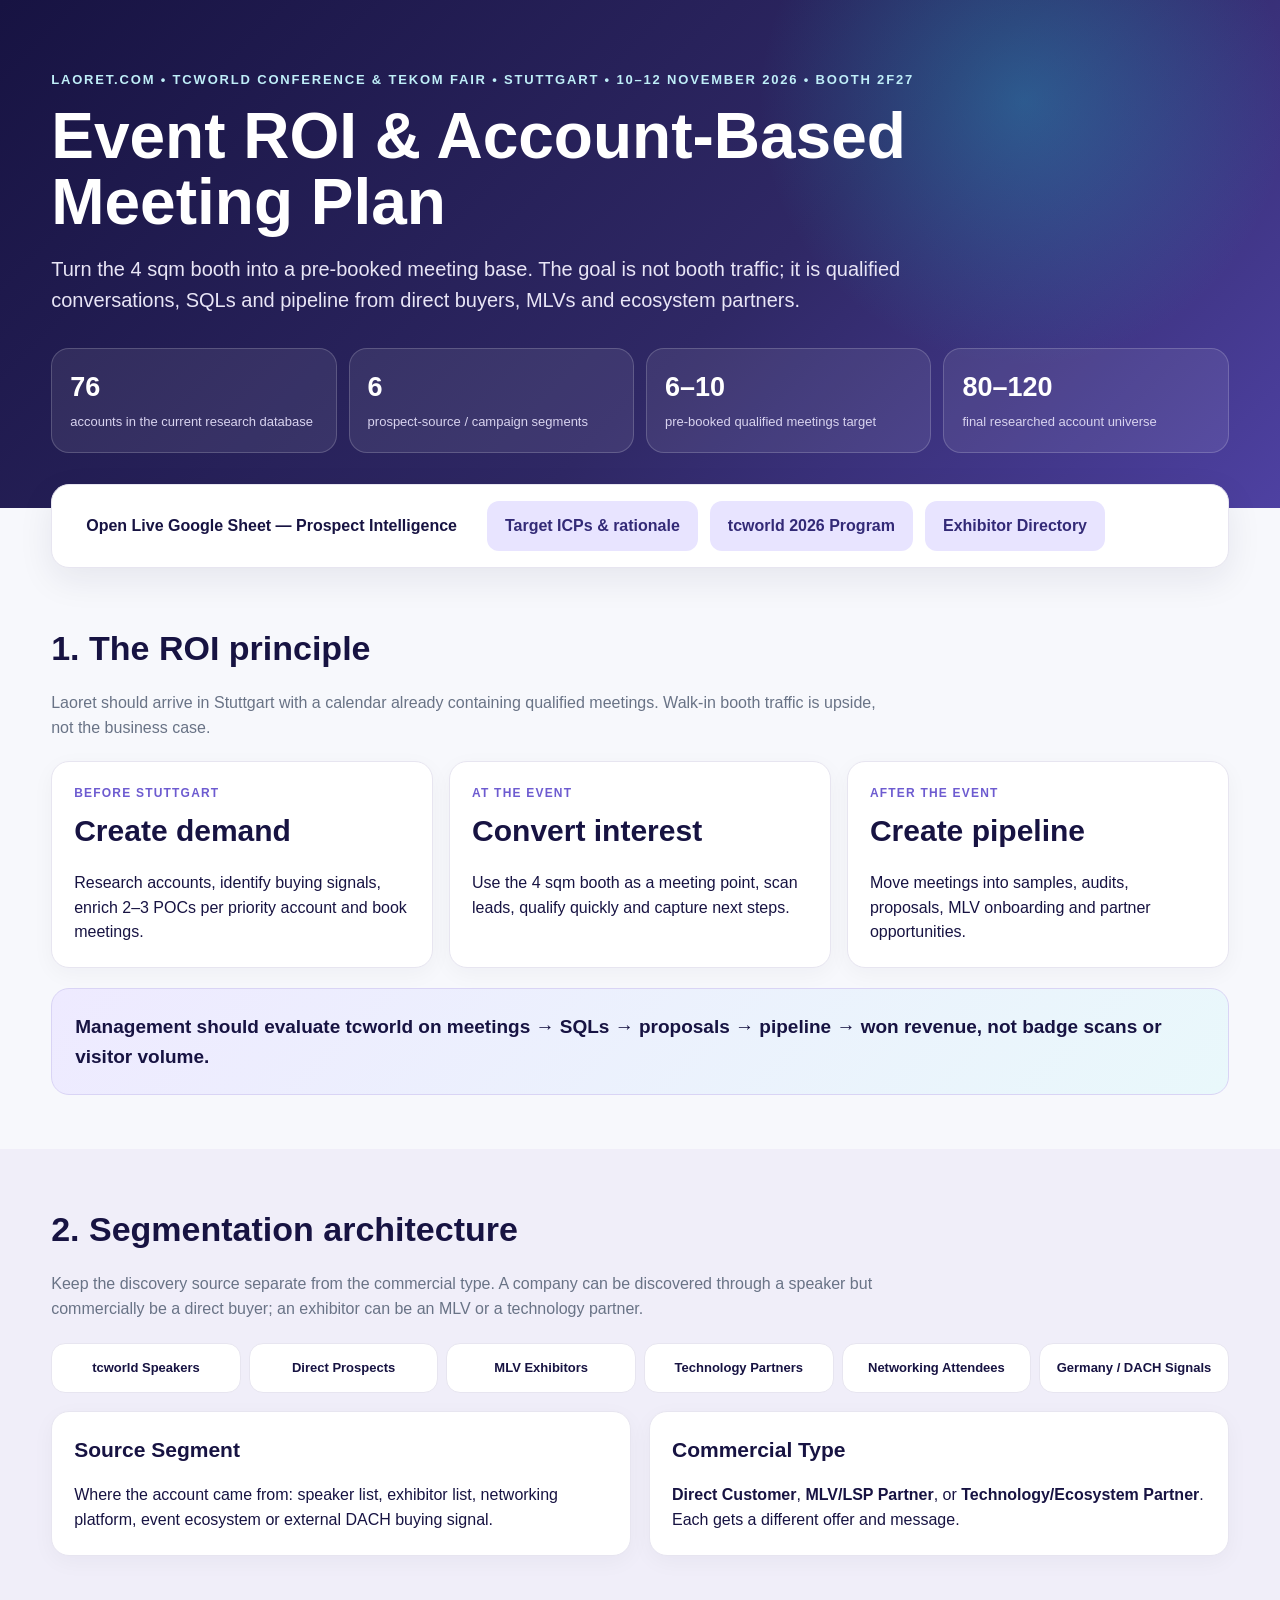
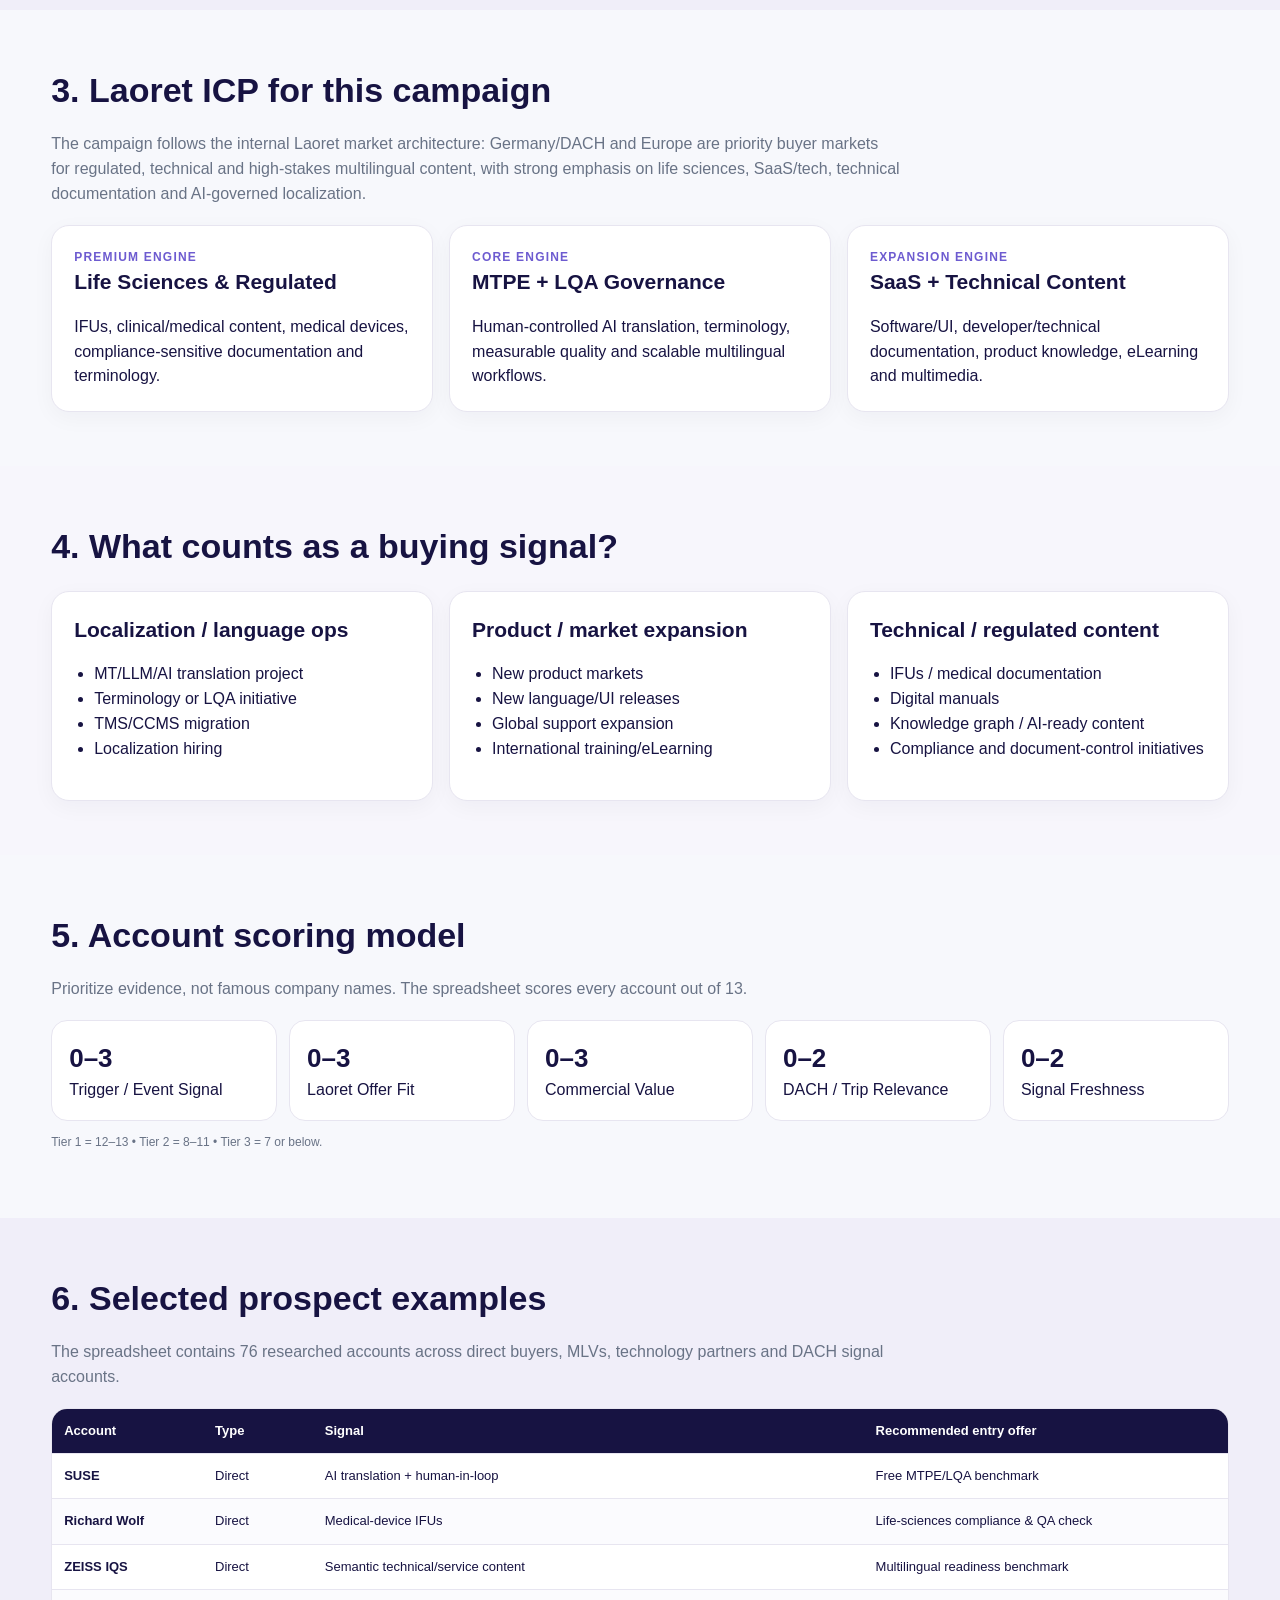
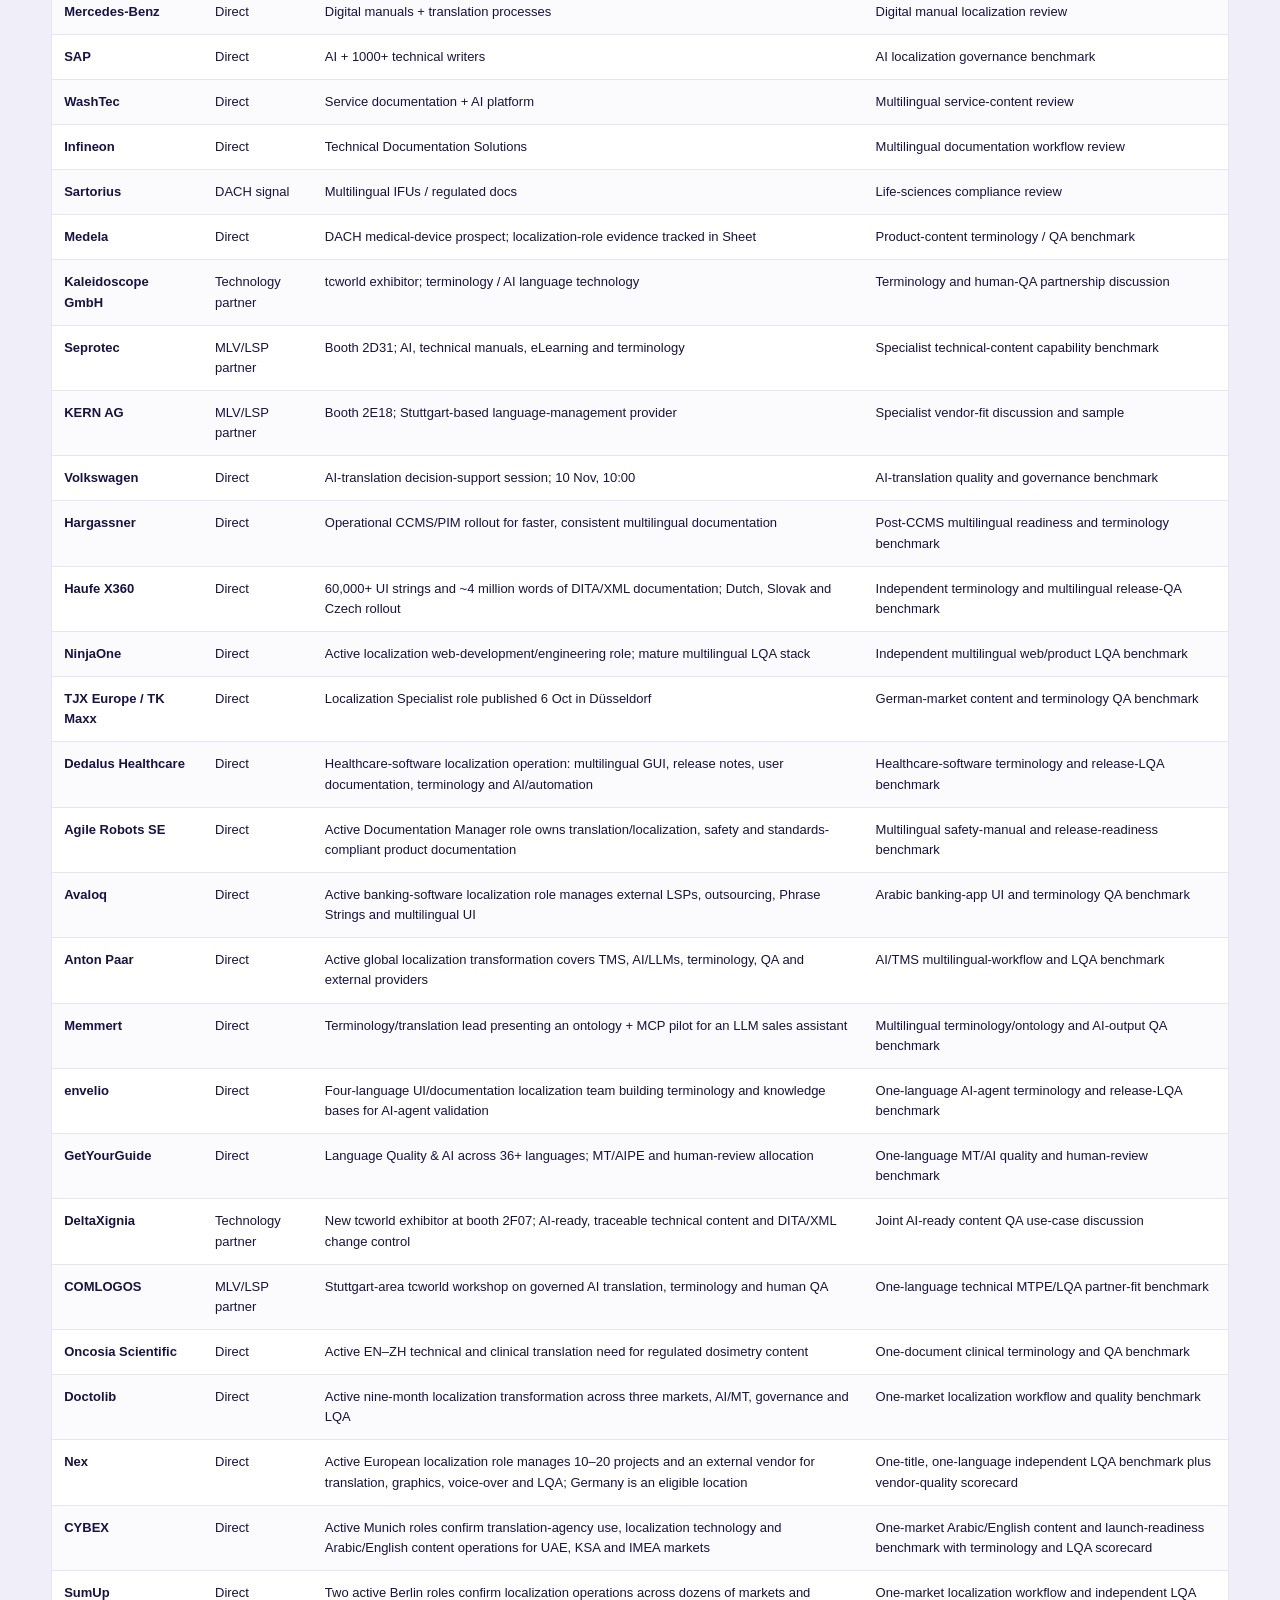
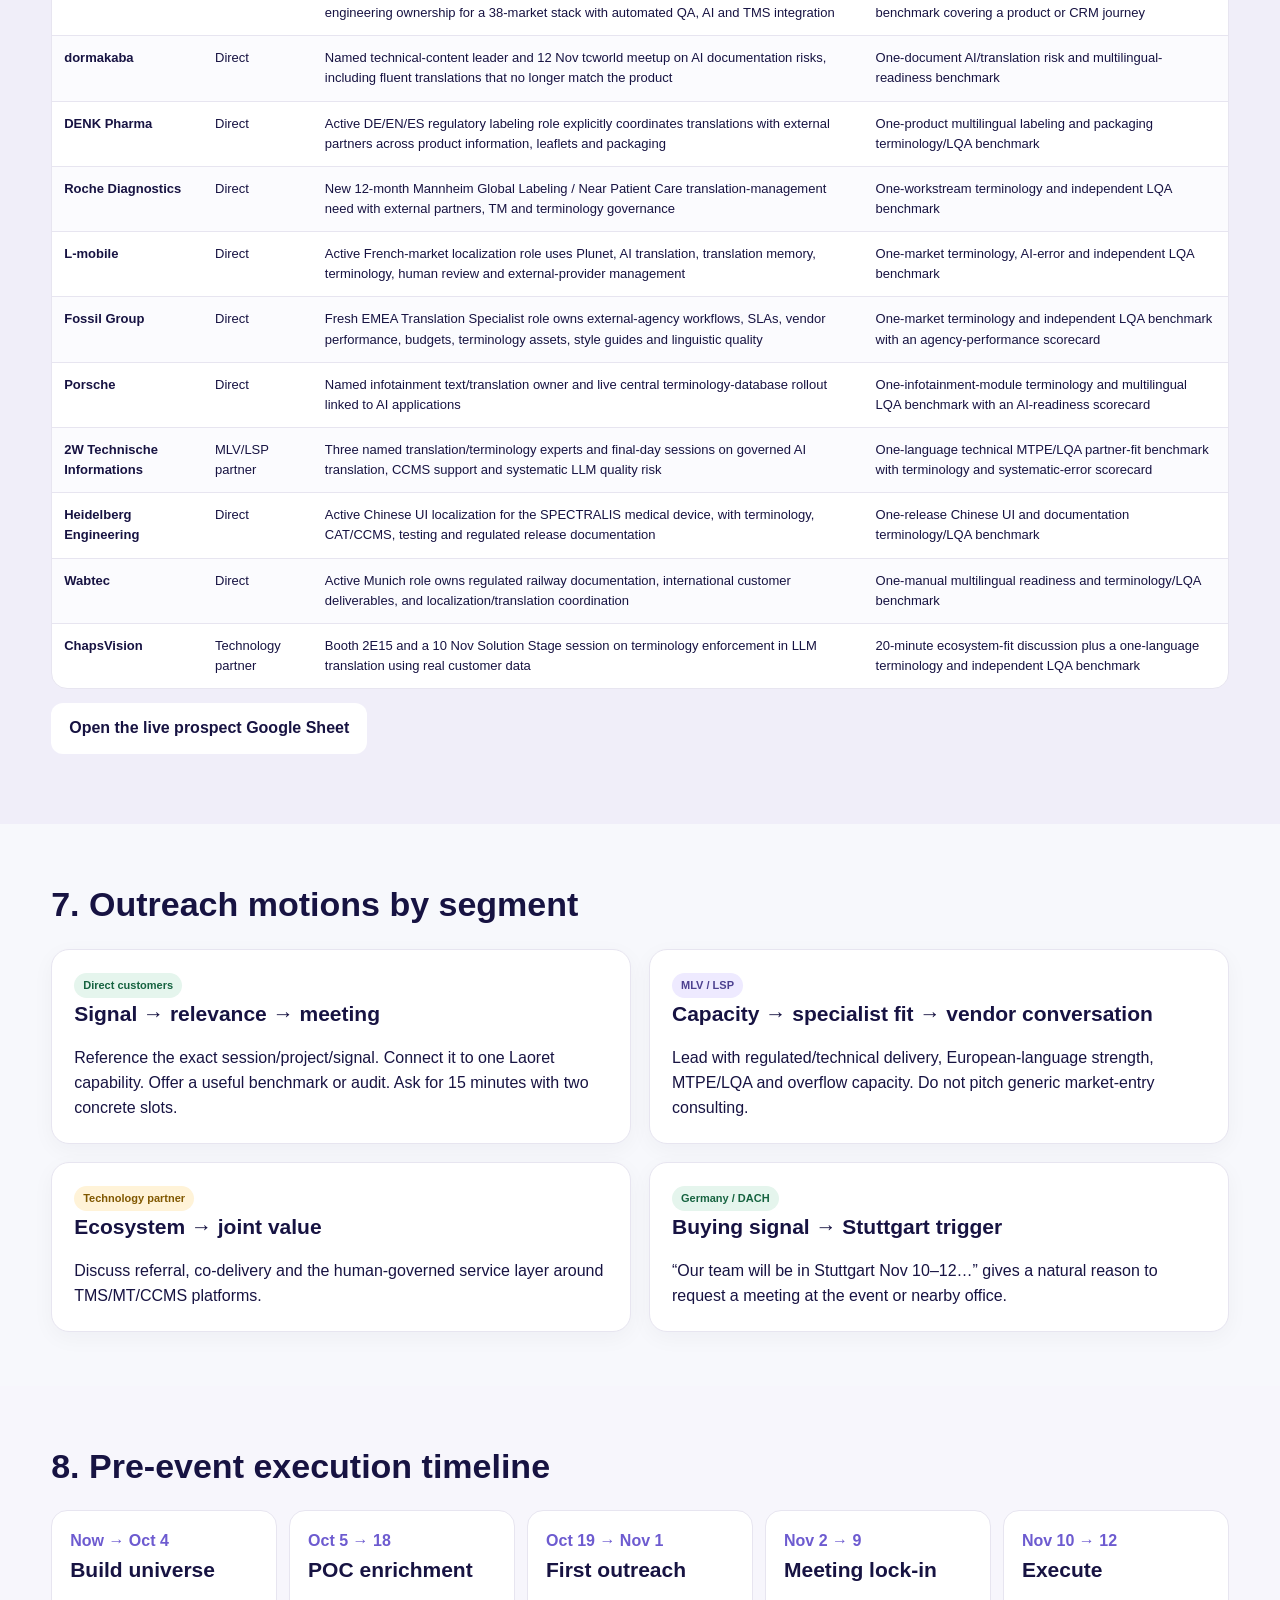
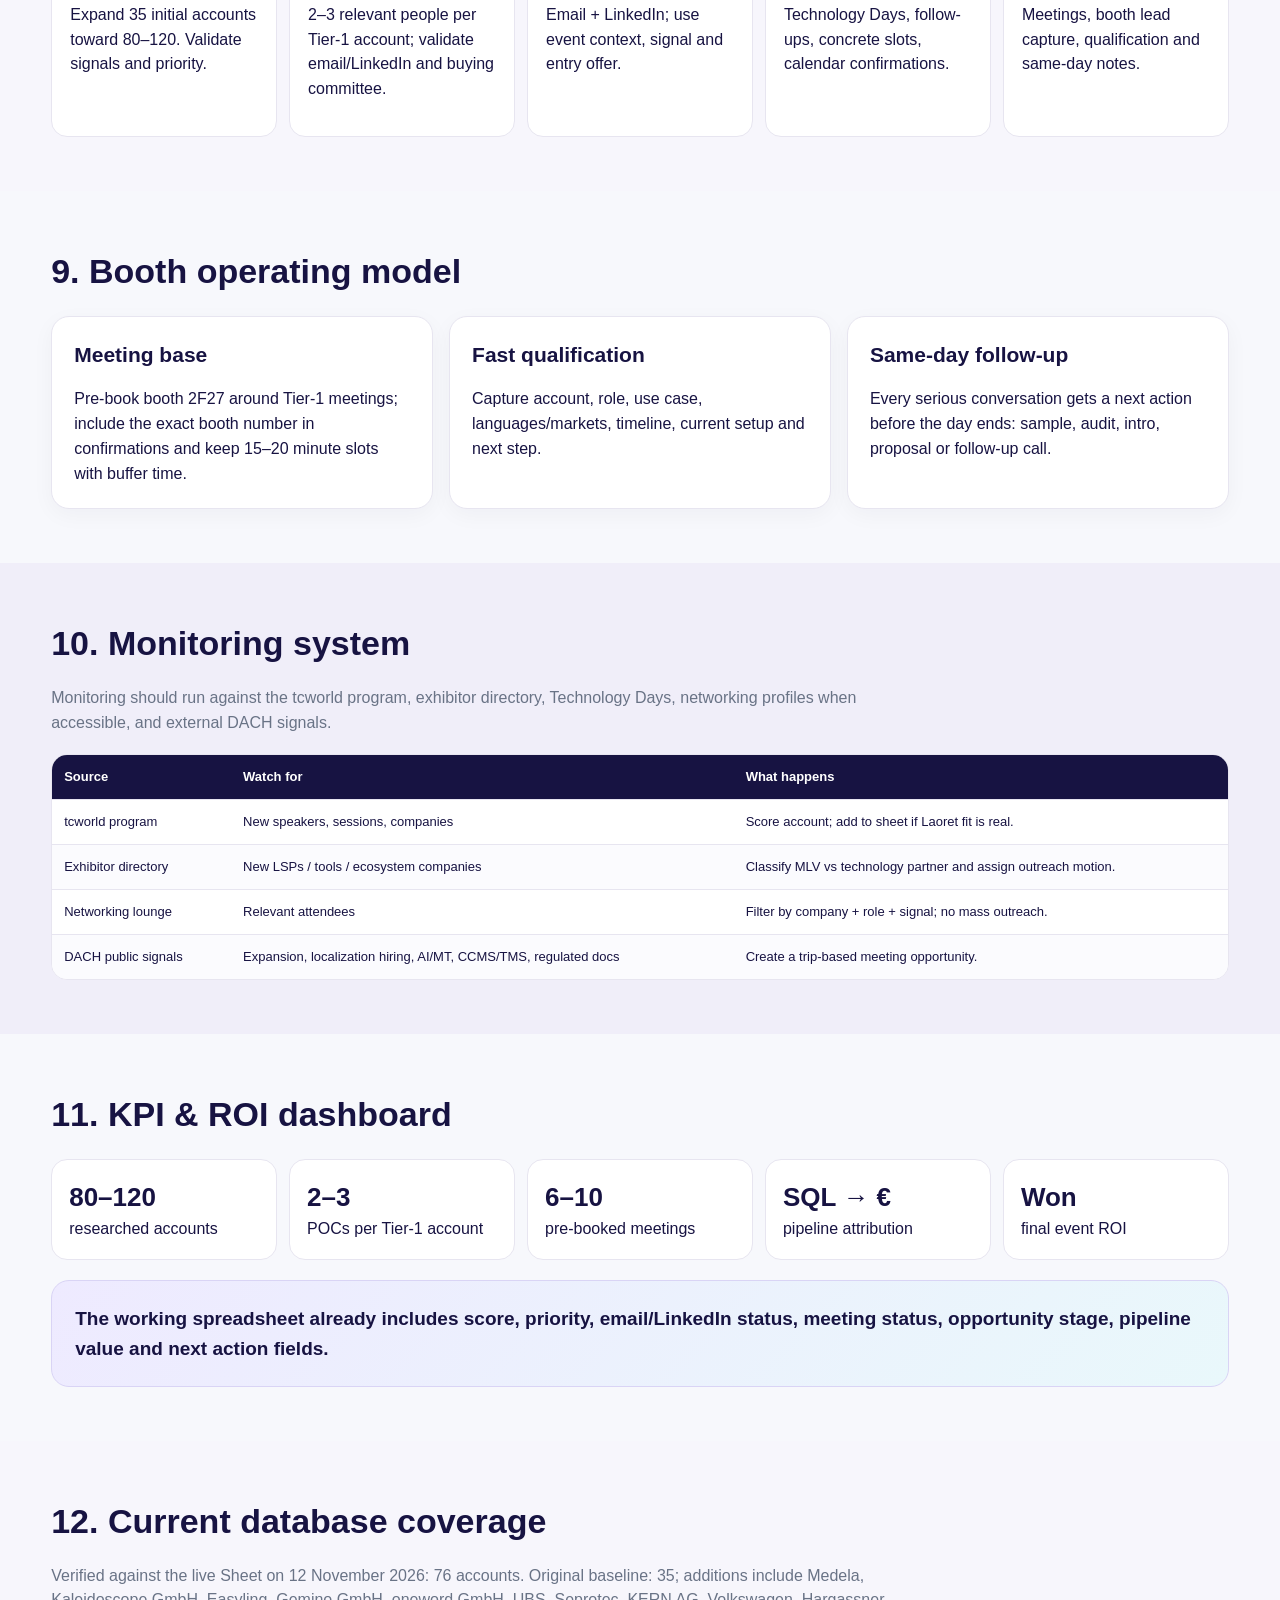
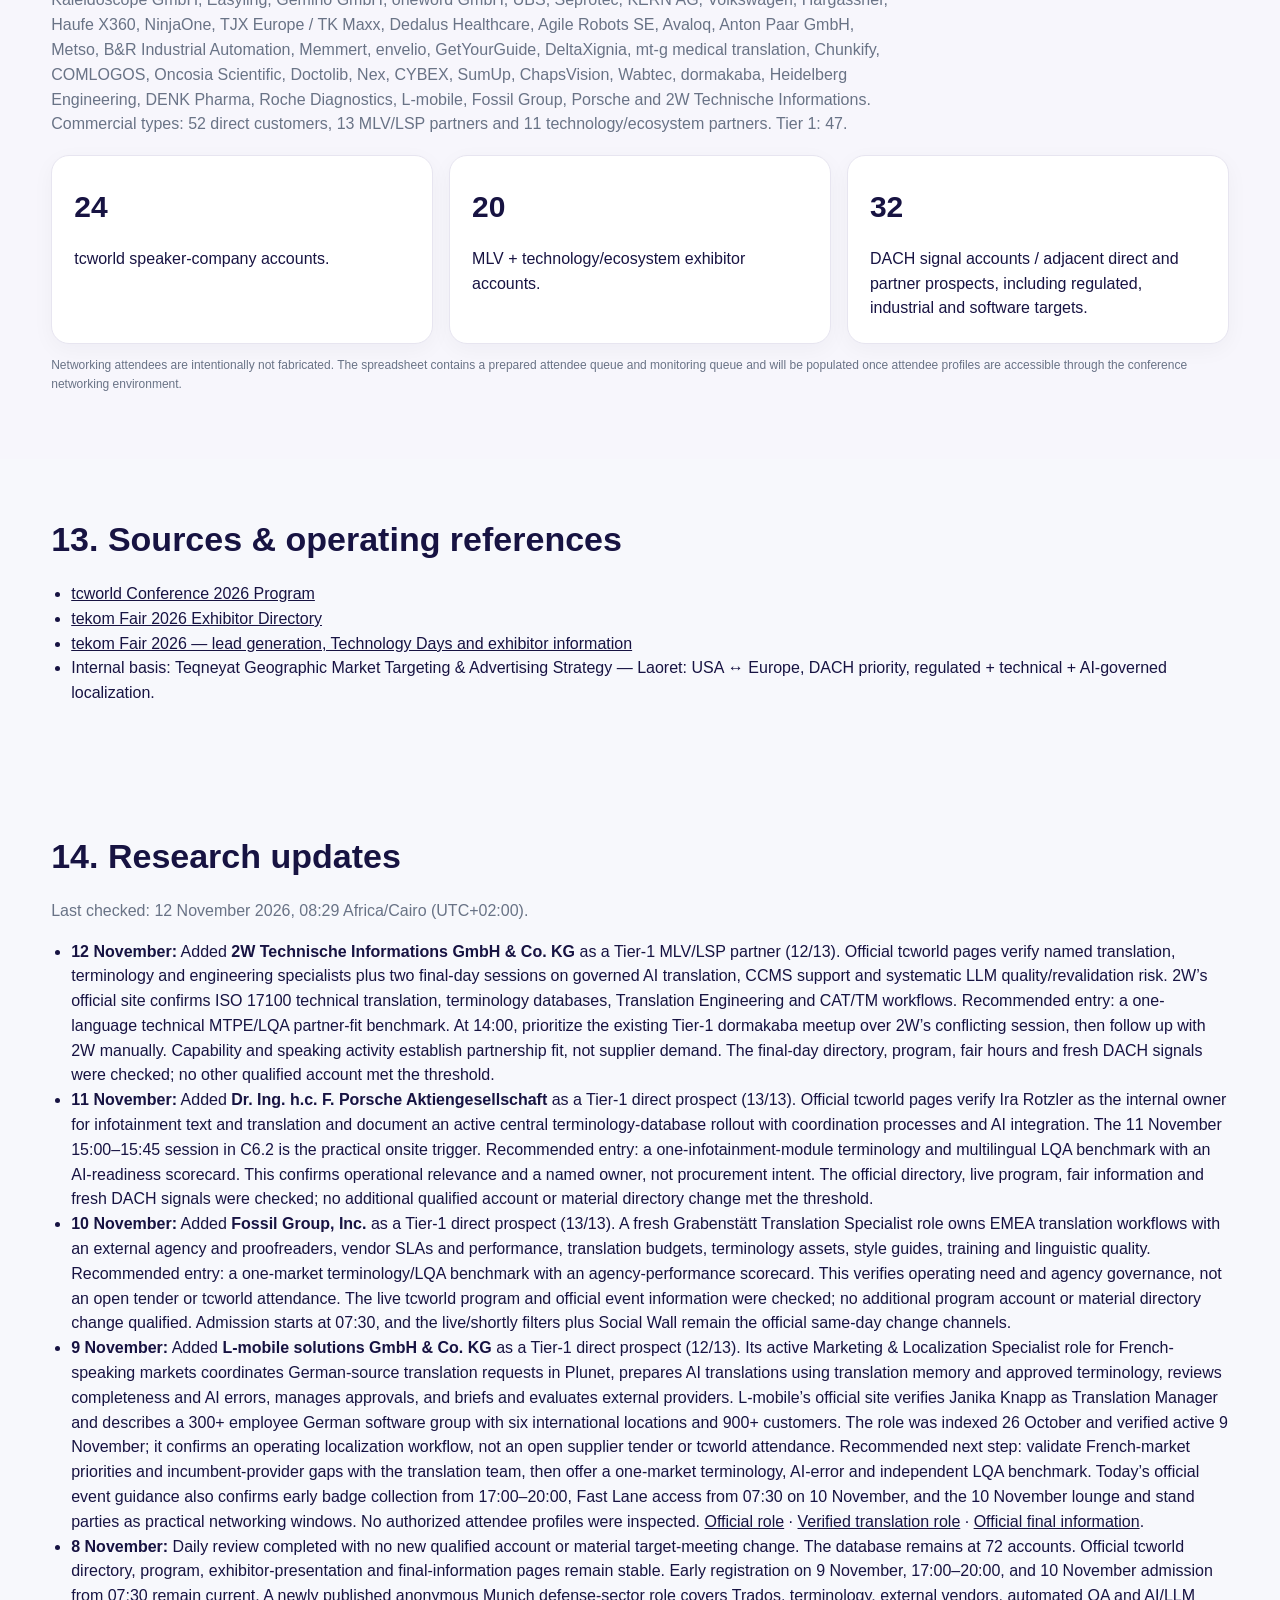
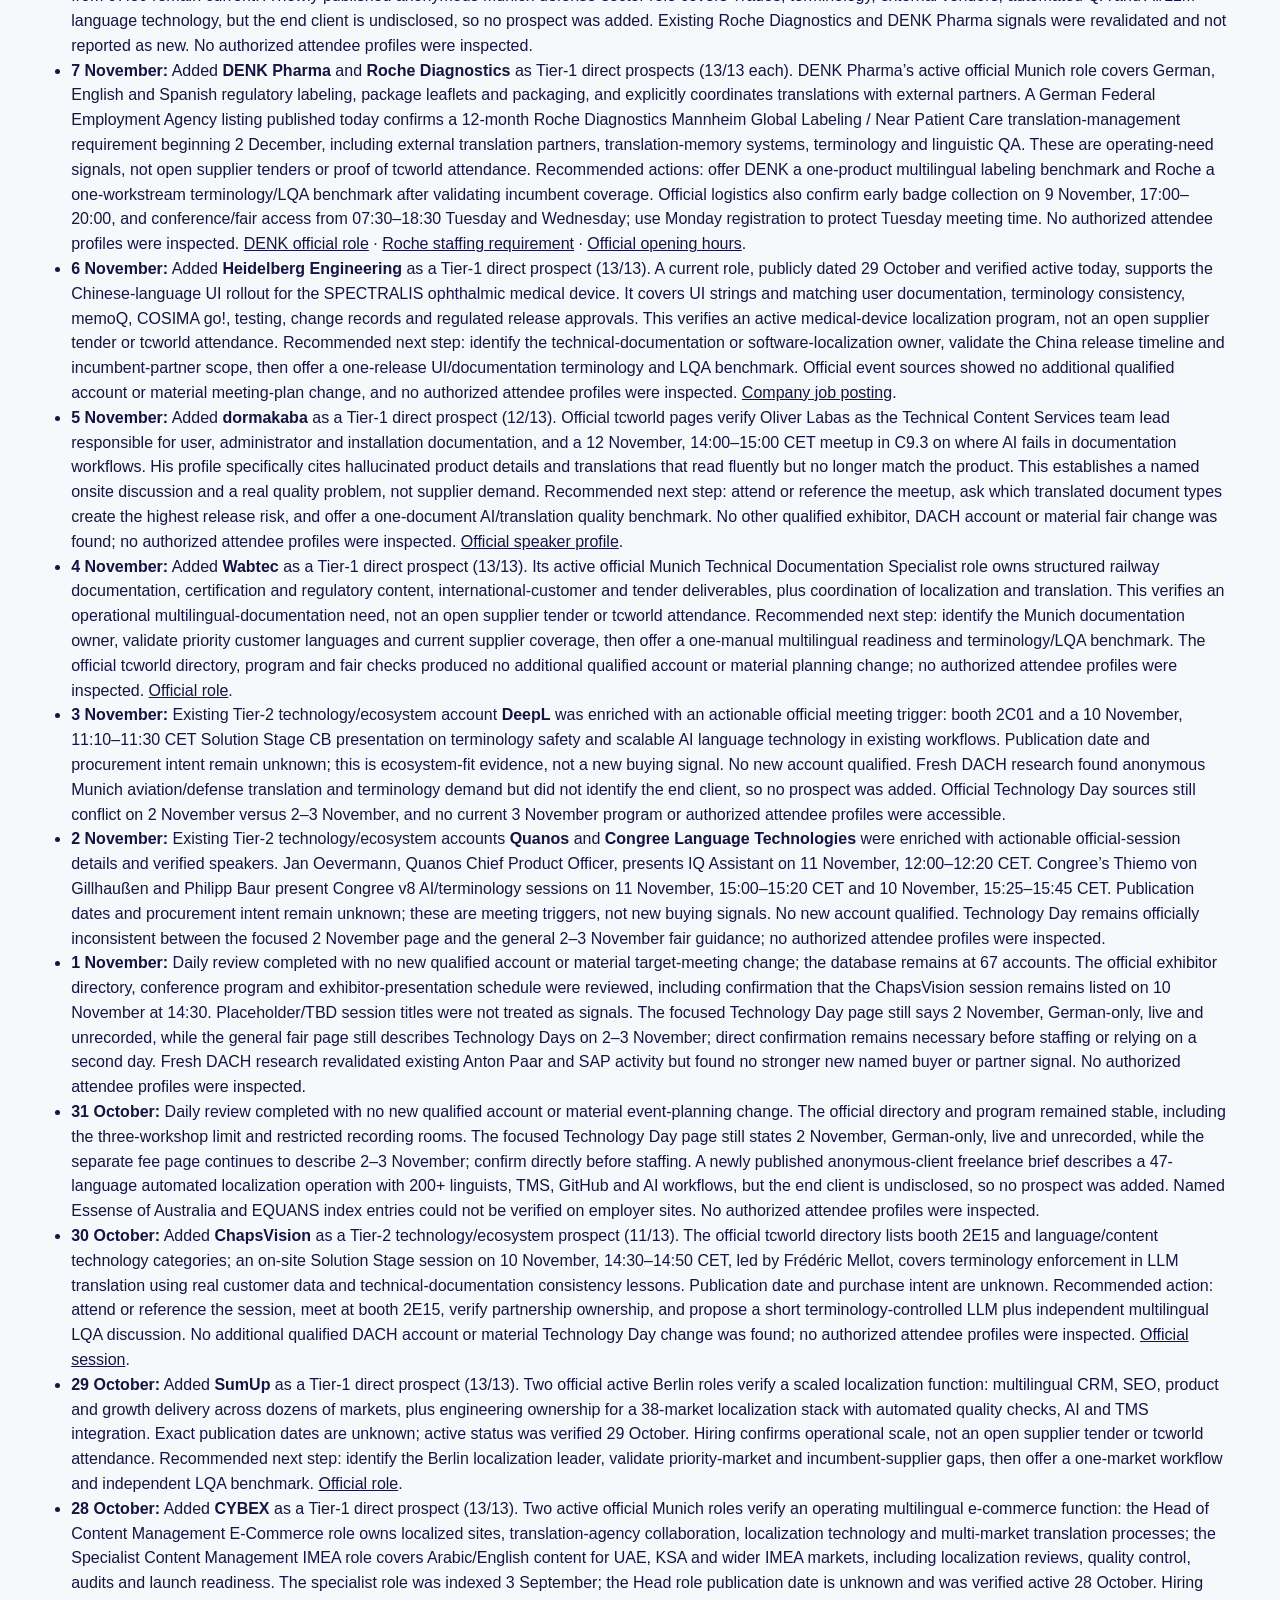
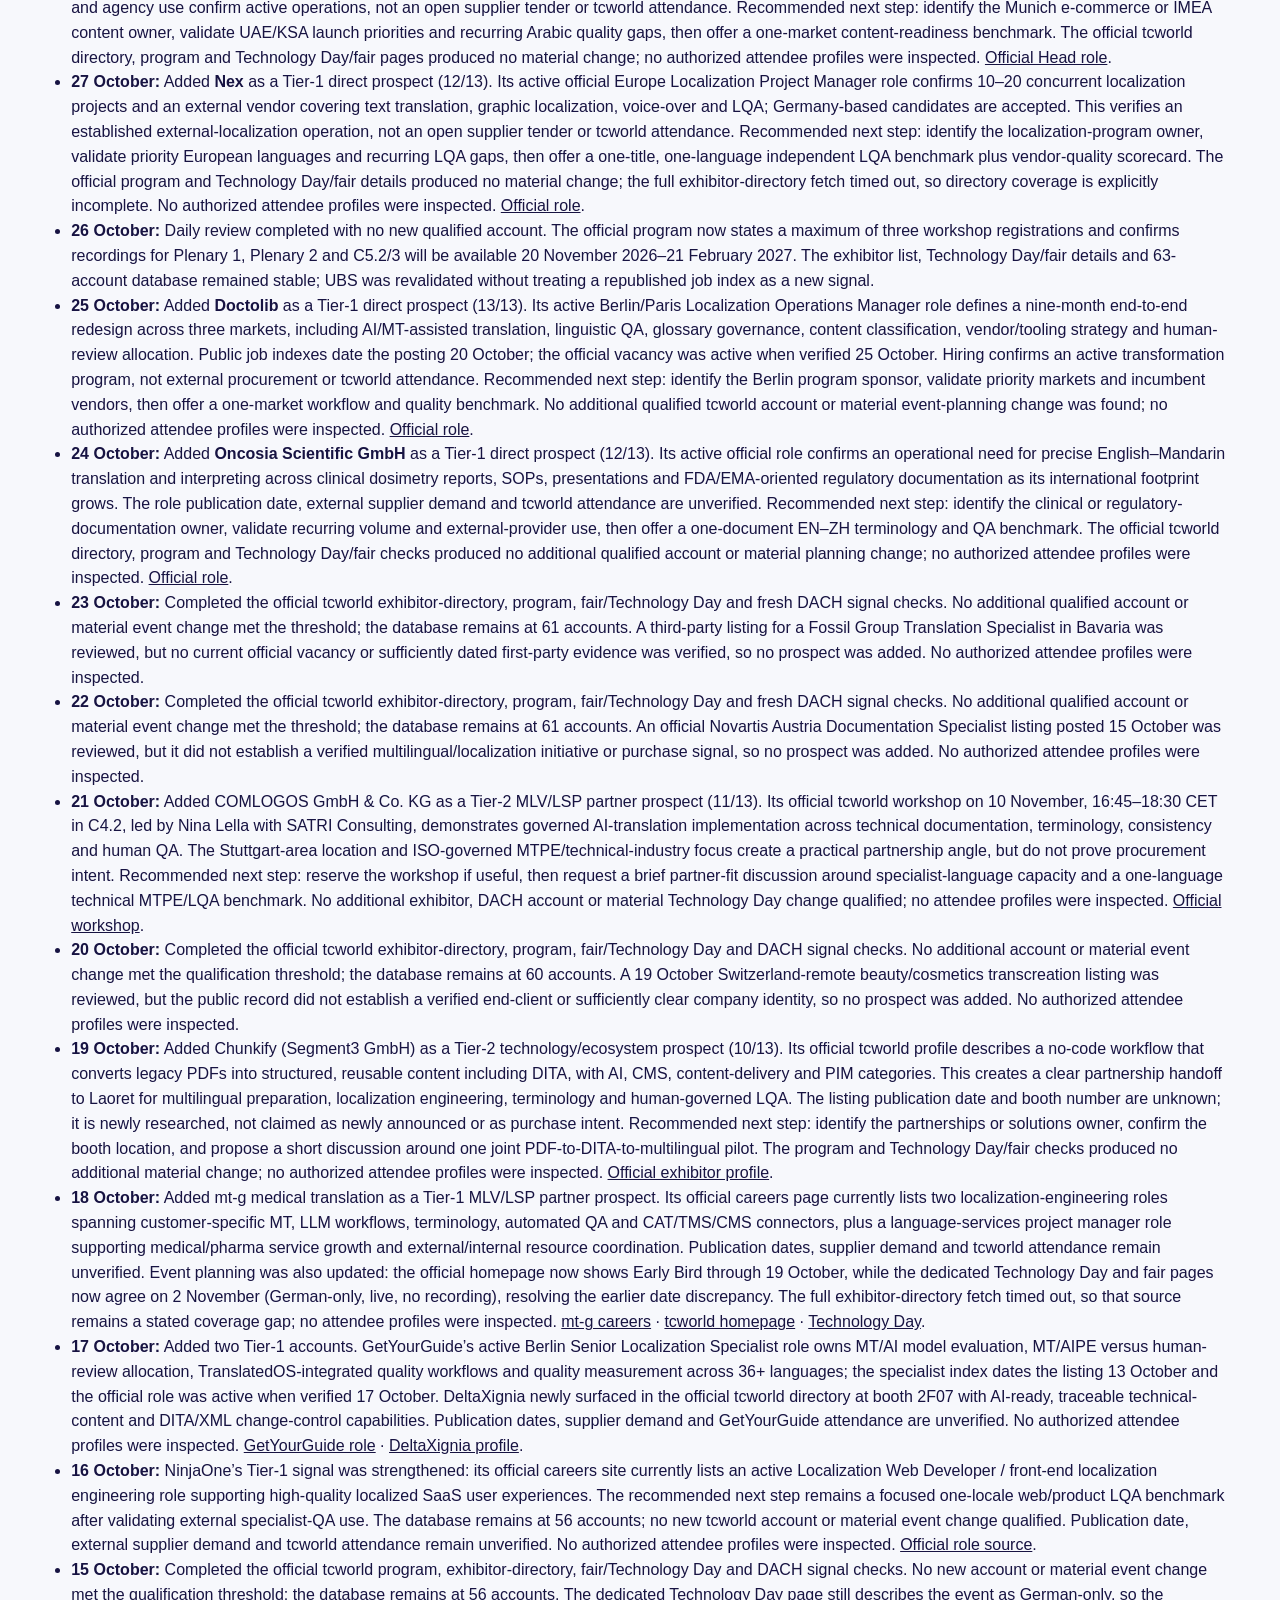
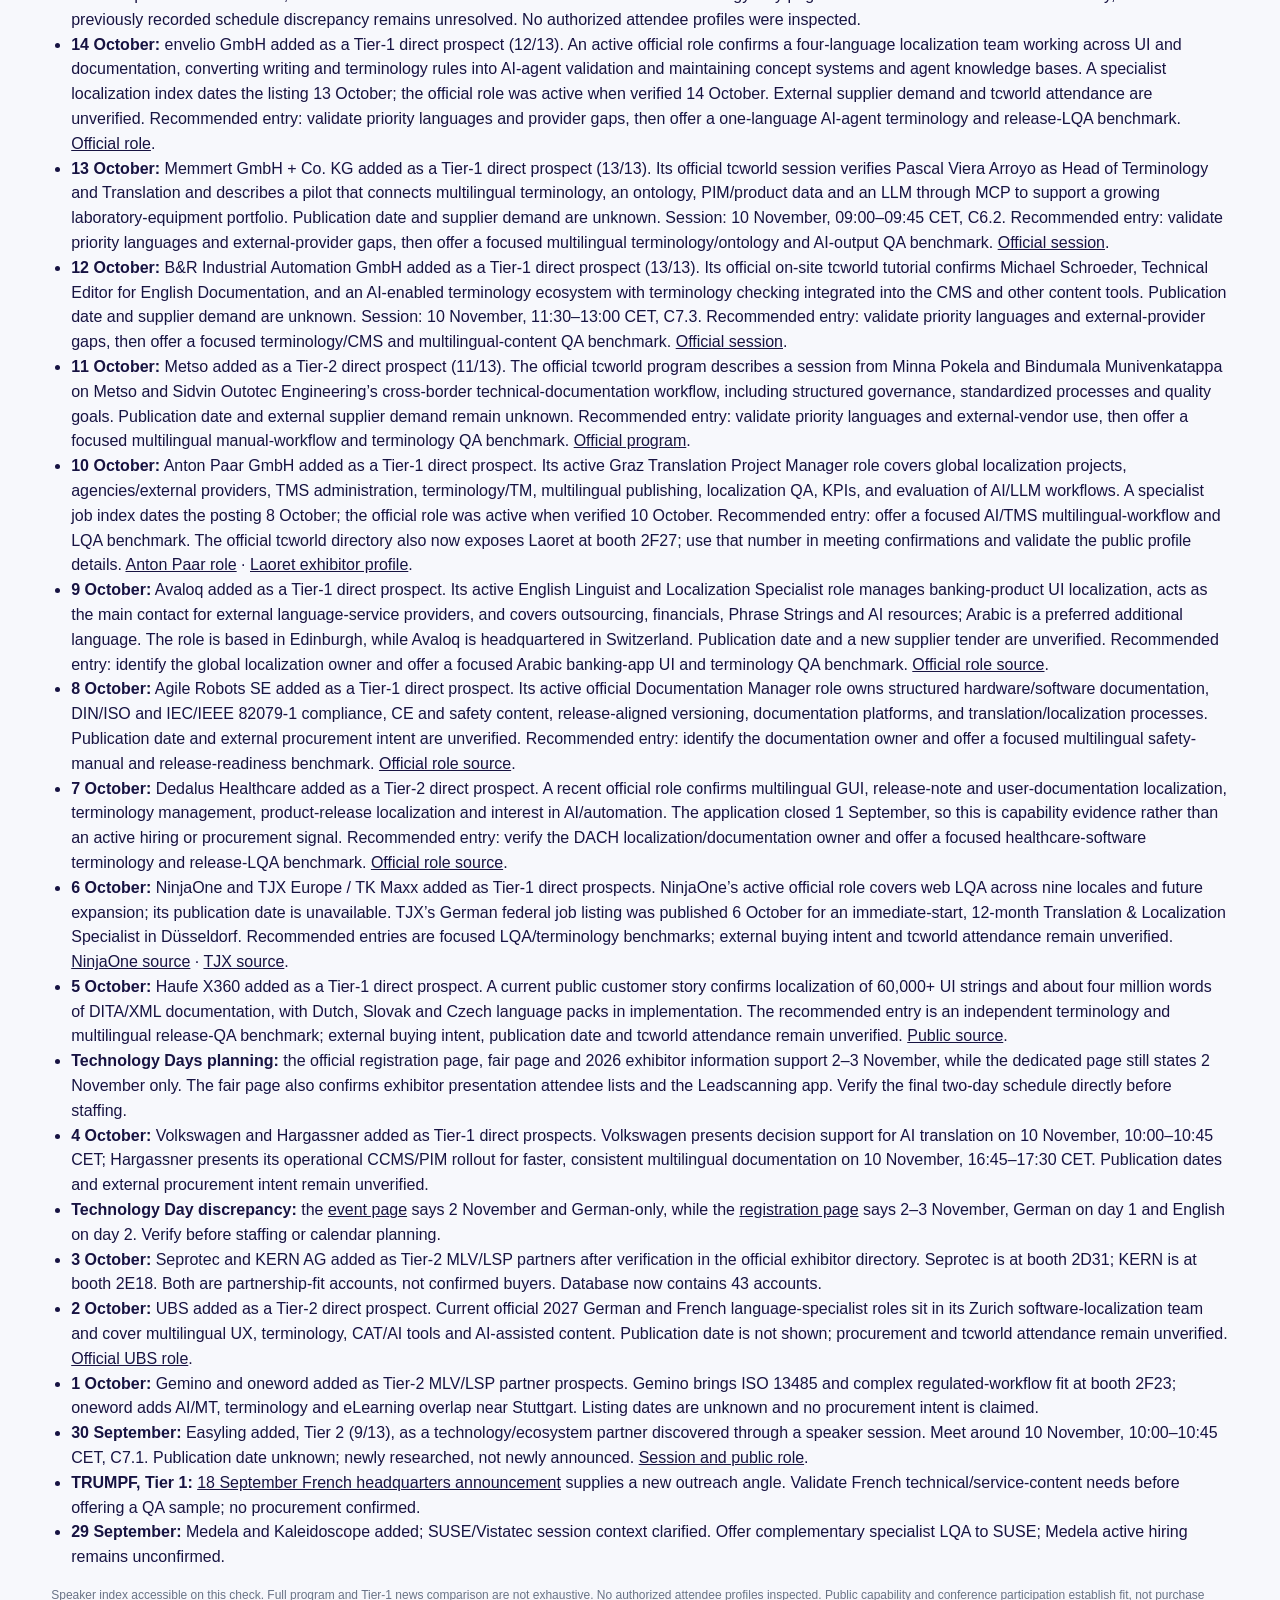
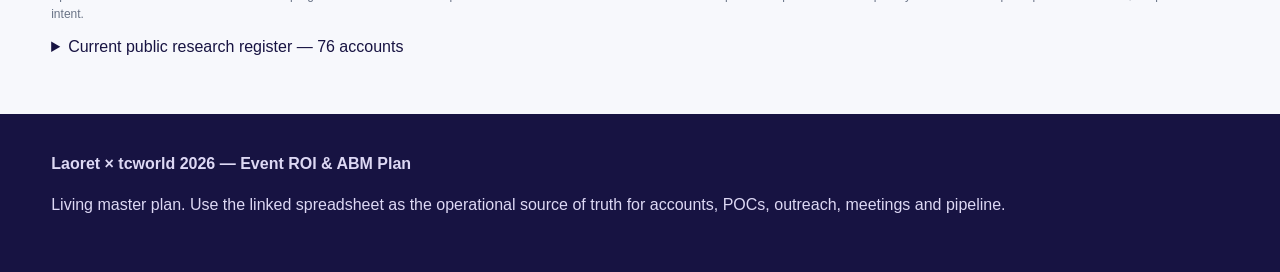
==== commit 92bf9f21: "Add 2W partner prospect and 12 November update" ====
--- a/index.html
+++ b/index.html
@@ -1,18 +1,18 @@
 <!doctype html><html lang="en"><head><meta charset="utf-8"><meta name="viewport" content="width=device-width,initial-scale=1"><title>Laoret × tcworld 2026 — Event ROI & ABM Plan</title><style>
 :root{--ink:#171342;--violet:#6d5bd0;--cyan:#24a7c7;--soft:#f5f4fb;--muted:#697386;--line:#e7e5f0;--green:#167451;--amber:#9b6b00}*{box-sizing:border-box}body{margin:0;background:#f7f8fc;color:var(--ink);font-family:Inter,Segoe UI,Arial,sans-serif;line-height:1.55}a{color:inherit}.wrap{width:min(1180px,92vw);margin:auto}.hero{padding:70px 0 55px;color:white;background:radial-gradient(circle at 80% 20%,rgba(36,167,199,.38),transparent 24%),linear-gradient(135deg,#171342,#2f2865 58%,#4e41a2)}.eyebrow{font-size:13px;text-transform:uppercase;letter-spacing:.14em;font-weight:800;color:#bfeef8}h1{font-size:clamp(38px,5vw,66px);line-height:1.03;margin:14px 0 18px;max-width:930px}.lead{font-size:20px;color:#e8e5f6;max-width:900px}.hero-grid{display:grid;grid-template-columns:repeat(4,1fr);gap:12px;margin-top:32px}.hero-card{padding:18px;border:1px solid rgba(255,255,255,.18);border-radius:18px;background:rgba(255,255,255,.08)}.hero-card b{display:block;font-size:27px}.hero-card span{font-size:13px;color:#d8d3ef}.btn{display:inline-flex;align-items:center;gap:8px;text-decoration:none;padding:13px 18px;border-radius:12px;font-weight:800}.btn.primary{background:white;color:var(--ink)}.btn.secondary{background:#e8e4ff;color:#332a77}.actionbar{margin-top:-24px;position:relative;display:flex;gap:12px;flex-wrap:wrap;background:white;border:1px solid var(--line);padding:16px;border-radius:18px;box-shadow:0 12px 35px rgba(25,20,62,.08)}section{padding:54px 0}h2{font-size:34px;margin:0 0 10px}h3{font-size:21px;margin:0 0 8px}.sub{color:var(--muted);max-width:850px}.grid2{display:grid;grid-template-columns:repeat(2,1fr);gap:18px}.grid3{display:grid;grid-template-columns:repeat(3,1fr);gap:16px}.card{background:white;border:1px solid var(--line);border-radius:18px;padding:22px;box-shadow:0 6px 22px rgba(25,20,62,.04)}.card p:last-child{margin-bottom:0}.k{font-size:12px;text-transform:uppercase;letter-spacing:.1em;color:var(--violet);font-weight:900}.big{font-size:30px;font-weight:900;margin:6px 0}.flow{display:grid;grid-template-columns:repeat(6,1fr);gap:8px;margin-top:22px}.flow div{background:white;border:1px solid var(--line);border-radius:14px;padding:14px;font-size:13px;font-weight:750;text-align:center}.callout{background:linear-gradient(135deg,#eeeaff,#e9f8fb);border:1px solid #d9d4f5;border-radius:18px;padding:23px;font-size:19px;font-weight:750}table{width:100%;border-collapse:separate;border-spacing:0;background:white;border:1px solid var(--line);border-radius:16px;overflow:hidden}th{background:var(--ink);color:white;padding:12px;text-align:left;font-size:13px}td{padding:12px;border-top:1px solid var(--line);vertical-align:top;font-size:13px}tr:nth-child(even) td{background:#fbfbfe}.tag{display:inline-block;padding:4px 9px;border-radius:99px;background:#eeeaff;color:#4d4190;font-size:11px;font-weight:800}.tag.green{background:#e5f5ed;color:#166340}.tag.amber{background:#fff3d8;color:#805800}.timeline{display:grid;grid-template-columns:repeat(5,1fr);gap:12px}.phase{background:white;border:1px solid var(--line);border-radius:16px;padding:18px}.phase b{color:var(--violet)}.metricrow{display:grid;grid-template-columns:repeat(5,1fr);gap:12px}.metric{background:white;border:1px solid var(--line);border-radius:16px;padding:17px}.metric strong{font-size:26px;display:block}ul{padding-left:20px}.small{font-size:12px;color:var(--muted)}footer{background:#171342;color:#ddd8f4;padding:38px 0}@media(max-width:900px){.hero-grid,.grid3,.flow,.timeline,.metricrow{grid-template-columns:1fr 1fr}.grid2{grid-template-columns:1fr}}@media(max-width:600px){.hero-grid,.grid3,.flow,.timeline,.metricrow{grid-template-columns:1fr}}
-</style></head><body><header class="hero"><div class="wrap"><div class="eyebrow">Laoret.com • tcworld Conference & tekom Fair • Stuttgart • 10–12 November 2026 • Booth 2F27</div><h1>Event ROI & Account-Based Meeting Plan</h1><div class="lead">Turn the 4 sqm booth into a pre-booked meeting base. The goal is not booth traffic; it is qualified conversations, SQLs and pipeline from direct buyers, MLVs and ecosystem partners.</div><div class="hero-grid"><div class="hero-card"><b>75</b><span>accounts in the current research database</span></div><div class="hero-card"><b>6</b><span>prospect-source / campaign segments</span></div><div class="hero-card"><b>6–10</b><span>pre-booked qualified meetings target</span></div><div class="hero-card"><b>80–120</b><span>final researched account universe</span></div></div></div></header>
+</style></head><body><header class="hero"><div class="wrap"><div class="eyebrow">Laoret.com • tcworld Conference & tekom Fair • Stuttgart • 10–12 November 2026 • Booth 2F27</div><h1>Event ROI & Account-Based Meeting Plan</h1><div class="lead">Turn the 4 sqm booth into a pre-booked meeting base. The goal is not booth traffic; it is qualified conversations, SQLs and pipeline from direct buyers, MLVs and ecosystem partners.</div><div class="hero-grid"><div class="hero-card"><b>76</b><span>accounts in the current research database</span></div><div class="hero-card"><b>6</b><span>prospect-source / campaign segments</span></div><div class="hero-card"><b>6–10</b><span>pre-booked qualified meetings target</span></div><div class="hero-card"><b>80–120</b><span>final researched account universe</span></div></div></div></header>
 <div class="wrap"><div class="actionbar"><a class="btn primary" href="https://docs.google.com/spreadsheets/d/1DwarzR2egtDBAzqPENy6TMqn-BktZne1BdY1qXiPjeQ/edit" target="_blank" rel="noopener">Open Live Google Sheet — Prospect Intelligence</a><a class="btn secondary" href="icp/">Target ICPs &amp; rationale</a><a class="btn secondary" href="https://tcworldconference.tekom.de/program">tcworld 2026 Program</a><a class="btn secondary" href="https://tcworldconference.tekom.de/fair/exhibitor-directory">Exhibitor Directory</a></div></div>
 <section><div class="wrap"><h2>1. The ROI principle</h2><p class="sub">Laoret should arrive in Stuttgart with a calendar already containing qualified meetings. Walk-in booth traffic is upside, not the business case.</p><div class="grid3" style="margin-top:20px"><div class="card"><div class="k">Before Stuttgart</div><div class="big">Create demand</div><p>Research accounts, identify buying signals, enrich 2–3 POCs per priority account and book meetings.</p></div><div class="card"><div class="k">At the event</div><div class="big">Convert interest</div><p>Use the 4 sqm booth as a meeting point, scan leads, qualify quickly and capture next steps.</p></div><div class="card"><div class="k">After the event</div><div class="big">Create pipeline</div><p>Move meetings into samples, audits, proposals, MLV onboarding and partner opportunities.</p></div></div><div class="callout" style="margin-top:20px">Management should evaluate tcworld on meetings → SQLs → proposals → pipeline → won revenue, not badge scans or visitor volume.</div></div></section>
 <section style="background:#f0eef9"><div class="wrap"><h2>2. Segmentation architecture</h2><p class="sub">Keep the discovery source separate from the commercial type. A company can be discovered through a speaker but commercially be a direct buyer; an exhibitor can be an MLV or a technology partner.</p><div class="flow"><div>tcworld Speakers</div><div>Direct Prospects</div><div>MLV Exhibitors</div><div>Technology Partners</div><div>Networking Attendees</div><div>Germany / DACH Signals</div></div><div class="grid2" style="margin-top:18px"><div class="card"><h3>Source Segment</h3><p>Where the account came from: speaker list, exhibitor list, networking platform, event ecosystem or external DACH buying signal.</p></div><div class="card"><h3>Commercial Type</h3><p><b>Direct Customer</b>, <b>MLV/LSP Partner</b>, or <b>Technology/Ecosystem Partner</b>. Each gets a different offer and message.</p></div></div></div></section>
 <section><div class="wrap"><h2>3. Laoret ICP for this campaign</h2><p class="sub">The campaign follows the internal Laoret market architecture: Germany/DACH and Europe are priority buyer markets for regulated, technical and high-stakes multilingual content, with strong emphasis on life sciences, SaaS/tech, technical documentation and AI-governed localization.</p><div class="grid3" style="margin-top:18px"><div class="card"><div class="k">Premium engine</div><h3>Life Sciences & Regulated</h3><p>IFUs, clinical/medical content, medical devices, compliance-sensitive documentation and terminology.</p></div><div class="card"><div class="k">Core engine</div><h3>MTPE + LQA Governance</h3><p>Human-controlled AI translation, terminology, measurable quality and scalable multilingual workflows.</p></div><div class="card"><div class="k">Expansion engine</div><h3>SaaS + Technical Content</h3><p>Software/UI, developer/technical documentation, product knowledge, eLearning and multimedia.</p></div></div></div></section>
 <section style="background:#f7f6fc"><div class="wrap"><h2>4. What counts as a buying signal?</h2><div class="grid3" style="margin-top:18px"><div class="card"><h3>Localization / language ops</h3><ul><li>MT/LLM/AI translation project</li><li>Terminology or LQA initiative</li><li>TMS/CCMS migration</li><li>Localization hiring</li></ul></div><div class="card"><h3>Product / market expansion</h3><ul><li>New product markets</li><li>New language/UI releases</li><li>Global support expansion</li><li>International training/eLearning</li></ul></div><div class="card"><h3>Technical / regulated content</h3><ul><li>IFUs / medical documentation</li><li>Digital manuals</li><li>Knowledge graph / AI-ready content</li><li>Compliance and document-control initiatives</li></ul></div></div></div></section>
 <section><div class="wrap"><h2>5. Account scoring model</h2><p class="sub">Prioritize evidence, not famous company names. The spreadsheet scores every account out of 13.</p><div class="metricrow" style="margin-top:18px"><div class="metric"><strong>0–3</strong><span>Trigger / Event Signal</span></div><div class="metric"><strong>0–3</strong><span>Laoret Offer Fit</span></div><div class="metric"><strong>0–3</strong><span>Commercial Value</span></div><div class="metric"><strong>0–2</strong><span>DACH / Trip Relevance</span></div><div class="metric"><strong>0–2</strong><span>Signal Freshness</span></div></div><p class="small">Tier 1 = 12–13 • Tier 2 = 8–11 • Tier 3 = 7 or below.</p></div></section>
-<section style="background:#f0eef9"><div class="wrap"><h2>6. Selected prospect examples</h2><p class="sub">The spreadsheet contains 75 researched accounts across direct buyers, MLVs, technology partners and DACH signal accounts.</p><table style="margin-top:18px"><thead><tr><th>Account</th><th>Type</th><th>Signal</th><th>Recommended entry offer</th></tr></thead><tbody><tr><td><b>SUSE</b></td><td>Direct</td><td>AI translation + human-in-loop</td><td>Free MTPE/LQA benchmark</td></tr><tr><td><b>Richard Wolf</b></td><td>Direct</td><td>Medical-device IFUs</td><td>Life-sciences compliance & QA check</td></tr><tr><td><b>ZEISS IQS</b></td><td>Direct</td><td>Semantic technical/service content</td><td>Multilingual readiness benchmark</td></tr><tr><td><b>Mercedes-Benz</b></td><td>Direct</td><td>Digital manuals + translation processes</td><td>Digital manual localization review</td></tr><tr><td><b>SAP</b></td><td>Direct</td><td>AI + 1000+ technical writers</td><td>AI localization governance benchmark</td></tr><tr><td><b>WashTec</b></td><td>Direct</td><td>Service documentation + AI platform</td><td>Multilingual service-content review</td></tr><tr><td><b>Infineon</b></td><td>Direct</td><td>Technical Documentation Solutions</td><td>Multilingual documentation workflow review</td></tr><tr><td><b>Sartorius</b></td><td>DACH signal</td><td>Multilingual IFUs / regulated docs</td><td>Life-sciences compliance review</td></tr><tr><td><b>Medela</b></td><td>Direct</td><td>DACH medical-device prospect; localization-role evidence tracked in Sheet</td><td>Product-content terminology / QA benchmark</td></tr><tr><td><b>Kaleidoscope GmbH</b></td><td>Technology partner</td><td>tcworld exhibitor; terminology / AI language technology</td><td>Terminology and human-QA partnership discussion</td></tr><tr><td><b>Seprotec</b></td><td>MLV/LSP partner</td><td>Booth 2D31; AI, technical manuals, eLearning and terminology</td><td>Specialist technical-content capability benchmark</td></tr><tr><td><b>KERN AG</b></td><td>MLV/LSP partner</td><td>Booth 2E18; Stuttgart-based language-management provider</td><td>Specialist vendor-fit discussion and sample</td></tr><tr><td><b>Volkswagen</b></td><td>Direct</td><td>AI-translation decision-support session; 10 Nov, 10:00</td><td>AI-translation quality and governance benchmark</td></tr><tr><td><b>Hargassner</b></td><td>Direct</td><td>Operational CCMS/PIM rollout for faster, consistent multilingual documentation</td><td>Post-CCMS multilingual readiness and terminology benchmark</td></tr><tr><td><b>Haufe X360</b></td><td>Direct</td><td>60,000+ UI strings and ~4 million words of DITA/XML documentation; Dutch, Slovak and Czech rollout</td><td>Independent terminology and multilingual release-QA benchmark</td></tr><tr><td><b>NinjaOne</b></td><td>Direct</td><td>Active localization web-development/engineering role; mature multilingual LQA stack</td><td>Independent multilingual web/product LQA benchmark</td></tr><tr><td><b>TJX Europe / TK Maxx</b></td><td>Direct</td><td>Localization Specialist role published 6 Oct in Düsseldorf</td><td>German-market content and terminology QA benchmark</td></tr><tr><td><b>Dedalus Healthcare</b></td><td>Direct</td><td>Healthcare-software localization operation: multilingual GUI, release notes, user documentation, terminology and AI/automation</td><td>Healthcare-software terminology and release-LQA benchmark</td></tr><tr><td><b>Agile Robots SE</b></td><td>Direct</td><td>Active Documentation Manager role owns translation/localization, safety and standards-compliant product documentation</td><td>Multilingual safety-manual and release-readiness benchmark</td></tr><tr><td><b>Avaloq</b></td><td>Direct</td><td>Active banking-software localization role manages external LSPs, outsourcing, Phrase Strings and multilingual UI</td><td>Arabic banking-app UI and terminology QA benchmark</td></tr><tr><td><b>Anton Paar</b></td><td>Direct</td><td>Active global localization transformation covers TMS, AI/LLMs, terminology, QA and external providers</td><td>AI/TMS multilingual-workflow and LQA benchmark</td></tr><tr><td><b>Memmert</b></td><td>Direct</td><td>Terminology/translation lead presenting an ontology + MCP pilot for an LLM sales assistant</td><td>Multilingual terminology/ontology and AI-output QA benchmark</td></tr><tr><td><b>envelio</b></td><td>Direct</td><td>Four-language UI/documentation localization team building terminology and knowledge bases for AI-agent validation</td><td>One-language AI-agent terminology and release-LQA benchmark</td></tr><tr><td><b>GetYourGuide</b></td><td>Direct</td><td>Language Quality &amp; AI across 36+ languages; MT/AIPE and human-review allocation</td><td>One-language MT/AI quality and human-review benchmark</td></tr><tr><td><b>DeltaXignia</b></td><td>Technology partner</td><td>New tcworld exhibitor at booth 2F07; AI-ready, traceable technical content and DITA/XML change control</td><td>Joint AI-ready content QA use-case discussion</td></tr><tr><td><b>COMLOGOS</b></td><td>MLV/LSP partner</td><td>Stuttgart-area tcworld workshop on governed AI translation, terminology and human QA</td><td>One-language technical MTPE/LQA partner-fit benchmark</td></tr><tr><td><b>Oncosia Scientific</b></td><td>Direct</td><td>Active EN–ZH technical and clinical translation need for regulated dosimetry content</td><td>One-document clinical terminology and QA benchmark</td></tr><tr><td><b>Doctolib</b></td><td>Direct</td><td>Active nine-month localization transformation across three markets, AI/MT, governance and LQA</td><td>One-market localization workflow and quality benchmark</td></tr><tr><td><b>Nex</b></td><td>Direct</td><td>Active European localization role manages 10–20 projects and an external vendor for translation, graphics, voice-over and LQA; Germany is an eligible location</td><td>One-title, one-language independent LQA benchmark plus vendor-quality scorecard</td></tr><tr><td><b>CYBEX</b></td><td>Direct</td><td>Active Munich roles confirm translation-agency use, localization technology and Arabic/English content operations for UAE, KSA and IMEA markets</td><td>One-market Arabic/English content and launch-readiness benchmark with terminology and LQA scorecard</td></tr><tr><td><b>SumUp</b></td><td>Direct</td><td>Two active Berlin roles confirm localization operations across dozens of markets and engineering ownership for a 38-market stack with automated QA, AI and TMS integration</td><td>One-market localization workflow and independent LQA benchmark covering a product or CRM journey</td></tr><tr><td><b>dormakaba</b></td><td>Direct</td><td>Named technical-content leader and 12 Nov tcworld meetup on AI documentation risks, including fluent translations that no longer match the product</td><td>One-document AI/translation risk and multilingual-readiness benchmark</td></tr><tr><td><b>DENK Pharma</b></td><td>Direct</td><td>Active DE/EN/ES regulatory labeling role explicitly coordinates translations with external partners across product information, leaflets and packaging</td><td>One-product multilingual labeling and packaging terminology/LQA benchmark</td></tr><tr><td><b>Roche Diagnostics</b></td><td>Direct</td><td>New 12-month Mannheim Global Labeling / Near Patient Care translation-management need with external partners, TM and terminology governance</td><td>One-workstream terminology and independent LQA benchmark</td></tr><tr><td><b>L-mobile</b></td><td>Direct</td><td>Active French-market localization role uses Plunet, AI translation, translation memory, terminology, human review and external-provider management</td><td>One-market terminology, AI-error and independent LQA benchmark</td></tr><tr><td><b>Fossil Group</b></td><td>Direct</td><td>Fresh EMEA Translation Specialist role owns external-agency workflows, SLAs, vendor performance, budgets, terminology assets, style guides and linguistic quality</td><td>One-market terminology and independent LQA benchmark with an agency-performance scorecard</td></tr><tr><td><b>Porsche</b></td><td>Direct</td><td>Named infotainment text/translation owner and live central terminology-database rollout linked to AI applications</td><td>One-infotainment-module terminology and multilingual LQA benchmark with an AI-readiness scorecard</td></tr><tr><td><b>Heidelberg Engineering</b></td><td>Direct</td><td>Active Chinese UI localization for the SPECTRALIS medical device, with terminology, CAT/CCMS, testing and regulated release documentation</td><td>One-release Chinese UI and documentation terminology/LQA benchmark</td></tr><tr><td><b>Wabtec</b></td><td>Direct</td><td>Active Munich role owns regulated railway documentation, international customer deliverables, and localization/translation coordination</td><td>One-manual multilingual readiness and terminology/LQA benchmark</td></tr><tr><td><b>ChapsVision</b></td><td>Technology partner</td><td>Booth 2E15 and a 10 Nov Solution Stage session on terminology enforcement in LLM translation using real customer data</td><td>20-minute ecosystem-fit discussion plus a one-language terminology and independent LQA benchmark</td></tr></tbody></table><p style="margin-top:14px"><a class="btn primary" href="https://docs.google.com/spreadsheets/d/1DwarzR2egtDBAzqPENy6TMqn-BktZne1BdY1qXiPjeQ/edit" target="_blank" rel="noopener">Open the live prospect Google Sheet</a></p></div></section>
+<section style="background:#f0eef9"><div class="wrap"><h2>6. Selected prospect examples</h2><p class="sub">The spreadsheet contains 76 researched accounts across direct buyers, MLVs, technology partners and DACH signal accounts.</p><table style="margin-top:18px"><thead><tr><th>Account</th><th>Type</th><th>Signal</th><th>Recommended entry offer</th></tr></thead><tbody><tr><td><b>SUSE</b></td><td>Direct</td><td>AI translation + human-in-loop</td><td>Free MTPE/LQA benchmark</td></tr><tr><td><b>Richard Wolf</b></td><td>Direct</td><td>Medical-device IFUs</td><td>Life-sciences compliance & QA check</td></tr><tr><td><b>ZEISS IQS</b></td><td>Direct</td><td>Semantic technical/service content</td><td>Multilingual readiness benchmark</td></tr><tr><td><b>Mercedes-Benz</b></td><td>Direct</td><td>Digital manuals + translation processes</td><td>Digital manual localization review</td></tr><tr><td><b>SAP</b></td><td>Direct</td><td>AI + 1000+ technical writers</td><td>AI localization governance benchmark</td></tr><tr><td><b>WashTec</b></td><td>Direct</td><td>Service documentation + AI platform</td><td>Multilingual service-content review</td></tr><tr><td><b>Infineon</b></td><td>Direct</td><td>Technical Documentation Solutions</td><td>Multilingual documentation workflow review</td></tr><tr><td><b>Sartorius</b></td><td>DACH signal</td><td>Multilingual IFUs / regulated docs</td><td>Life-sciences compliance review</td></tr><tr><td><b>Medela</b></td><td>Direct</td><td>DACH medical-device prospect; localization-role evidence tracked in Sheet</td><td>Product-content terminology / QA benchmark</td></tr><tr><td><b>Kaleidoscope GmbH</b></td><td>Technology partner</td><td>tcworld exhibitor; terminology / AI language technology</td><td>Terminology and human-QA partnership discussion</td></tr><tr><td><b>Seprotec</b></td><td>MLV/LSP partner</td><td>Booth 2D31; AI, technical manuals, eLearning and terminology</td><td>Specialist technical-content capability benchmark</td></tr><tr><td><b>KERN AG</b></td><td>MLV/LSP partner</td><td>Booth 2E18; Stuttgart-based language-management provider</td><td>Specialist vendor-fit discussion and sample</td></tr><tr><td><b>Volkswagen</b></td><td>Direct</td><td>AI-translation decision-support session; 10 Nov, 10:00</td><td>AI-translation quality and governance benchmark</td></tr><tr><td><b>Hargassner</b></td><td>Direct</td><td>Operational CCMS/PIM rollout for faster, consistent multilingual documentation</td><td>Post-CCMS multilingual readiness and terminology benchmark</td></tr><tr><td><b>Haufe X360</b></td><td>Direct</td><td>60,000+ UI strings and ~4 million words of DITA/XML documentation; Dutch, Slovak and Czech rollout</td><td>Independent terminology and multilingual release-QA benchmark</td></tr><tr><td><b>NinjaOne</b></td><td>Direct</td><td>Active localization web-development/engineering role; mature multilingual LQA stack</td><td>Independent multilingual web/product LQA benchmark</td></tr><tr><td><b>TJX Europe / TK Maxx</b></td><td>Direct</td><td>Localization Specialist role published 6 Oct in Düsseldorf</td><td>German-market content and terminology QA benchmark</td></tr><tr><td><b>Dedalus Healthcare</b></td><td>Direct</td><td>Healthcare-software localization operation: multilingual GUI, release notes, user documentation, terminology and AI/automation</td><td>Healthcare-software terminology and release-LQA benchmark</td></tr><tr><td><b>Agile Robots SE</b></td><td>Direct</td><td>Active Documentation Manager role owns translation/localization, safety and standards-compliant product documentation</td><td>Multilingual safety-manual and release-readiness benchmark</td></tr><tr><td><b>Avaloq</b></td><td>Direct</td><td>Active banking-software localization role manages external LSPs, outsourcing, Phrase Strings and multilingual UI</td><td>Arabic banking-app UI and terminology QA benchmark</td></tr><tr><td><b>Anton Paar</b></td><td>Direct</td><td>Active global localization transformation covers TMS, AI/LLMs, terminology, QA and external providers</td><td>AI/TMS multilingual-workflow and LQA benchmark</td></tr><tr><td><b>Memmert</b></td><td>Direct</td><td>Terminology/translation lead presenting an ontology + MCP pilot for an LLM sales assistant</td><td>Multilingual terminology/ontology and AI-output QA benchmark</td></tr><tr><td><b>envelio</b></td><td>Direct</td><td>Four-language UI/documentation localization team building terminology and knowledge bases for AI-agent validation</td><td>One-language AI-agent terminology and release-LQA benchmark</td></tr><tr><td><b>GetYourGuide</b></td><td>Direct</td><td>Language Quality &amp; AI across 36+ languages; MT/AIPE and human-review allocation</td><td>One-language MT/AI quality and human-review benchmark</td></tr><tr><td><b>DeltaXignia</b></td><td>Technology partner</td><td>New tcworld exhibitor at booth 2F07; AI-ready, traceable technical content and DITA/XML change control</td><td>Joint AI-ready content QA use-case discussion</td></tr><tr><td><b>COMLOGOS</b></td><td>MLV/LSP partner</td><td>Stuttgart-area tcworld workshop on governed AI translation, terminology and human QA</td><td>One-language technical MTPE/LQA partner-fit benchmark</td></tr><tr><td><b>Oncosia Scientific</b></td><td>Direct</td><td>Active EN–ZH technical and clinical translation need for regulated dosimetry content</td><td>One-document clinical terminology and QA benchmark</td></tr><tr><td><b>Doctolib</b></td><td>Direct</td><td>Active nine-month localization transformation across three markets, AI/MT, governance and LQA</td><td>One-market localization workflow and quality benchmark</td></tr><tr><td><b>Nex</b></td><td>Direct</td><td>Active European localization role manages 10–20 projects and an external vendor for translation, graphics, voice-over and LQA; Germany is an eligible location</td><td>One-title, one-language independent LQA benchmark plus vendor-quality scorecard</td></tr><tr><td><b>CYBEX</b></td><td>Direct</td><td>Active Munich roles confirm translation-agency use, localization technology and Arabic/English content operations for UAE, KSA and IMEA markets</td><td>One-market Arabic/English content and launch-readiness benchmark with terminology and LQA scorecard</td></tr><tr><td><b>SumUp</b></td><td>Direct</td><td>Two active Berlin roles confirm localization operations across dozens of markets and engineering ownership for a 38-market stack with automated QA, AI and TMS integration</td><td>One-market localization workflow and independent LQA benchmark covering a product or CRM journey</td></tr><tr><td><b>dormakaba</b></td><td>Direct</td><td>Named technical-content leader and 12 Nov tcworld meetup on AI documentation risks, including fluent translations that no longer match the product</td><td>One-document AI/translation risk and multilingual-readiness benchmark</td></tr><tr><td><b>DENK Pharma</b></td><td>Direct</td><td>Active DE/EN/ES regulatory labeling role explicitly coordinates translations with external partners across product information, leaflets and packaging</td><td>One-product multilingual labeling and packaging terminology/LQA benchmark</td></tr><tr><td><b>Roche Diagnostics</b></td><td>Direct</td><td>New 12-month Mannheim Global Labeling / Near Patient Care translation-management need with external partners, TM and terminology governance</td><td>One-workstream terminology and independent LQA benchmark</td></tr><tr><td><b>L-mobile</b></td><td>Direct</td><td>Active French-market localization role uses Plunet, AI translation, translation memory, terminology, human review and external-provider management</td><td>One-market terminology, AI-error and independent LQA benchmark</td></tr><tr><td><b>Fossil Group</b></td><td>Direct</td><td>Fresh EMEA Translation Specialist role owns external-agency workflows, SLAs, vendor performance, budgets, terminology assets, style guides and linguistic quality</td><td>One-market terminology and independent LQA benchmark with an agency-performance scorecard</td></tr><tr><td><b>Porsche</b></td><td>Direct</td><td>Named infotainment text/translation owner and live central terminology-database rollout linked to AI applications</td><td>One-infotainment-module terminology and multilingual LQA benchmark with an AI-readiness scorecard</td></tr><tr><td><b>2W Technische Informations</b></td><td>MLV/LSP partner</td><td>Three named translation/terminology experts and final-day sessions on governed AI translation, CCMS support and systematic LLM quality risk</td><td>One-language technical MTPE/LQA partner-fit benchmark with terminology and systematic-error scorecard</td></tr><tr><td><b>Heidelberg Engineering</b></td><td>Direct</td><td>Active Chinese UI localization for the SPECTRALIS medical device, with terminology, CAT/CCMS, testing and regulated release documentation</td><td>One-release Chinese UI and documentation terminology/LQA benchmark</td></tr><tr><td><b>Wabtec</b></td><td>Direct</td><td>Active Munich role owns regulated railway documentation, international customer deliverables, and localization/translation coordination</td><td>One-manual multilingual readiness and terminology/LQA benchmark</td></tr><tr><td><b>ChapsVision</b></td><td>Technology partner</td><td>Booth 2E15 and a 10 Nov Solution Stage session on terminology enforcement in LLM translation using real customer data</td><td>20-minute ecosystem-fit discussion plus a one-language terminology and independent LQA benchmark</td></tr></tbody></table><p style="margin-top:14px"><a class="btn primary" href="https://docs.google.com/spreadsheets/d/1DwarzR2egtDBAzqPENy6TMqn-BktZne1BdY1qXiPjeQ/edit" target="_blank" rel="noopener">Open the live prospect Google Sheet</a></p></div></section>
 <section><div class="wrap"><h2>7. Outreach motions by segment</h2><div class="grid2" style="margin-top:18px"><div class="card"><span class="tag green">Direct customers</span><h3>Signal → relevance → meeting</h3><p>Reference the exact session/project/signal. Connect it to one Laoret capability. Offer a useful benchmark or audit. Ask for 15 minutes with two concrete slots.</p></div><div class="card"><span class="tag">MLV / LSP</span><h3>Capacity → specialist fit → vendor conversation</h3><p>Lead with regulated/technical delivery, European-language strength, MTPE/LQA and overflow capacity. Do not pitch generic market-entry consulting.</p></div><div class="card"><span class="tag amber">Technology partner</span><h3>Ecosystem → joint value</h3><p>Discuss referral, co-delivery and the human-governed service layer around TMS/MT/CCMS platforms.</p></div><div class="card"><span class="tag green">Germany / DACH</span><h3>Buying signal → Stuttgart trigger</h3><p>“Our team will be in Stuttgart Nov 10–12…” gives a natural reason to request a meeting at the event or nearby office.</p></div></div></div></section>
 <section style="background:#f7f6fc"><div class="wrap"><h2>8. Pre-event execution timeline</h2><div class="timeline" style="margin-top:18px"><div class="phase"><b>Now → Oct 4</b><h3>Build universe</h3><p>Expand 35 initial accounts toward 80–120. Validate signals and priority.</p></div><div class="phase"><b>Oct 5 → 18</b><h3>POC enrichment</h3><p>2–3 relevant people per Tier-1 account; validate email/LinkedIn and buying committee.</p></div><div class="phase"><b>Oct 19 → Nov 1</b><h3>First outreach</h3><p>Email + LinkedIn; use event context, signal and entry offer.</p></div><div class="phase"><b>Nov 2 → 9</b><h3>Meeting lock-in</h3><p>Technology Days, follow-ups, concrete slots, calendar confirmations.</p></div><div class="phase"><b>Nov 10 → 12</b><h3>Execute</h3><p>Meetings, booth lead capture, qualification and same-day notes.</p></div></div></div></section>
 <section><div class="wrap"><h2>9. Booth operating model</h2><div class="grid3" style="margin-top:18px"><div class="card"><h3>Meeting base</h3><p>Pre-book booth 2F27 around Tier-1 meetings; include the exact booth number in confirmations and keep 15–20 minute slots with buffer time.</p></div><div class="card"><h3>Fast qualification</h3><p>Capture account, role, use case, languages/markets, timeline, current setup and next step.</p></div><div class="card"><h3>Same-day follow-up</h3><p>Every serious conversation gets a next action before the day ends: sample, audit, intro, proposal or follow-up call.</p></div></div></div></section>
 <section style="background:#f0eef9"><div class="wrap"><h2>10. Monitoring system</h2><p class="sub">Monitoring should run against the tcworld program, exhibitor directory, Technology Days, networking profiles when accessible, and external DACH signals.</p><table style="margin-top:18px"><thead><tr><th>Source</th><th>Watch for</th><th>What happens</th></tr></thead><tbody><tr><td>tcworld program</td><td>New speakers, sessions, companies</td><td>Score account; add to sheet if Laoret fit is real.</td></tr><tr><td>Exhibitor directory</td><td>New LSPs / tools / ecosystem companies</td><td>Classify MLV vs technology partner and assign outreach motion.</td></tr><tr><td>Networking lounge</td><td>Relevant attendees</td><td>Filter by company + role + signal; no mass outreach.</td></tr><tr><td>DACH public signals</td><td>Expansion, localization hiring, AI/MT, CCMS/TMS, regulated docs</td><td>Create a trip-based meeting opportunity.</td></tr></tbody></table></div></section>
 <section><div class="wrap"><h2>11. KPI & ROI dashboard</h2><div class="metricrow" style="margin-top:18px"><div class="metric"><strong>80–120</strong><span>researched accounts</span></div><div class="metric"><strong>2–3</strong><span>POCs per Tier-1 account</span></div><div class="metric"><strong>6–10</strong><span>pre-booked meetings</span></div><div class="metric"><strong>SQL → €</strong><span>pipeline attribution</span></div><div class="metric"><strong>Won</strong><span>final event ROI</span></div></div><div class="callout" style="margin-top:20px">The working spreadsheet already includes score, priority, email/LinkedIn status, meeting status, opportunity stage, pipeline value and next action fields.</div></div></section>
-<section style="background:#f7f6fc"><div class="wrap"><h2>12. Current database coverage</h2><p class="sub">Verified against the live Sheet on 11 November 2026: 75 accounts. Original baseline: 35; additions include Medela, Kaleidoscope GmbH, Easyling, Gemino GmbH, oneword GmbH, UBS, Seprotec, KERN AG, Volkswagen, Hargassner, Haufe X360, NinjaOne, TJX Europe / TK Maxx, Dedalus Healthcare, Agile Robots SE, Avaloq, Anton Paar GmbH, Metso, B&amp;R Industrial Automation, Memmert, envelio, GetYourGuide, DeltaXignia, mt-g medical translation, Chunkify, COMLOGOS, Oncosia Scientific, Doctolib, Nex, CYBEX, SumUp, ChapsVision, Wabtec, dormakaba, Heidelberg Engineering, DENK Pharma, Roche Diagnostics, L-mobile, Fossil Group and Porsche. Commercial types: 52 direct customers, 12 MLV/LSP partners and 11 technology/ecosystem partners. Tier 1: 46.</p><div class="grid3" style="margin-top:18px"><div class="card"><div class="big">23</div><p>tcworld speaker-company accounts.</p></div><div class="card"><div class="big">20</div><p>MLV + technology/ecosystem exhibitor accounts.</p></div><div class="card"><div class="big">32</div><p>DACH signal accounts / adjacent direct and partner prospects, including regulated, industrial and software targets.</p></div></div><p class="small">Networking attendees are intentionally not fabricated. The spreadsheet contains a prepared attendee queue and monitoring queue and will be populated once attendee profiles are accessible through the conference networking environment.</p></div></section>
+<section style="background:#f7f6fc"><div class="wrap"><h2>12. Current database coverage</h2><p class="sub">Verified against the live Sheet on 12 November 2026: 76 accounts. Original baseline: 35; additions include Medela, Kaleidoscope GmbH, Easyling, Gemino GmbH, oneword GmbH, UBS, Seprotec, KERN AG, Volkswagen, Hargassner, Haufe X360, NinjaOne, TJX Europe / TK Maxx, Dedalus Healthcare, Agile Robots SE, Avaloq, Anton Paar GmbH, Metso, B&amp;R Industrial Automation, Memmert, envelio, GetYourGuide, DeltaXignia, mt-g medical translation, Chunkify, COMLOGOS, Oncosia Scientific, Doctolib, Nex, CYBEX, SumUp, ChapsVision, Wabtec, dormakaba, Heidelberg Engineering, DENK Pharma, Roche Diagnostics, L-mobile, Fossil Group, Porsche and 2W Technische Informations. Commercial types: 52 direct customers, 13 MLV/LSP partners and 11 technology/ecosystem partners. Tier 1: 47.</p><div class="grid3" style="margin-top:18px"><div class="card"><div class="big">24</div><p>tcworld speaker-company accounts.</p></div><div class="card"><div class="big">20</div><p>MLV + technology/ecosystem exhibitor accounts.</p></div><div class="card"><div class="big">32</div><p>DACH signal accounts / adjacent direct and partner prospects, including regulated, industrial and software targets.</p></div></div><p class="small">Networking attendees are intentionally not fabricated. The spreadsheet contains a prepared attendee queue and monitoring queue and will be populated once attendee profiles are accessible through the conference networking environment.</p></div></section>
 <section><div class="wrap"><h2>13. Sources & operating references</h2><ul><li><a href="https://tcworldconference.tekom.de/program">tcworld Conference 2026 Program</a></li><li><a href="https://tcworldconference.tekom.de/fair/exhibitor-directory">tekom Fair 2026 Exhibitor Directory</a></li><li><a href="https://tcworldconference.tekom.de/fair">tekom Fair 2026 — lead generation, Technology Days and exhibitor information</a></li><li>Internal basis: Teqneyat Geographic Market Targeting & Advertising Strategy — Laoret: USA ↔ Europe, DACH priority, regulated + technical + AI-governed localization.</li></ul></div></section>
-<section id="research-updates"><div class="wrap"><h2>14. Research updates</h2><p class="sub">Last checked: 11 November 2026, 09:46 Africa/Cairo (UTC+02:00).</p><ul><li><b>11 November:</b> Added <b>Dr. Ing. h.c. F. Porsche Aktiengesellschaft</b> as a Tier-1 direct prospect (13/13). Official tcworld pages verify Ira Rotzler as the internal owner for infotainment text and translation and document an active central terminology-database rollout with coordination processes and AI integration. The 11 November 15:00–15:45 session in C6.2 is the practical onsite trigger. Recommended entry: a one-infotainment-module terminology and multilingual LQA benchmark with an AI-readiness scorecard. This confirms operational relevance and a named owner, not procurement intent. The official directory, live program, fair information and fresh DACH signals were checked; no additional qualified account or material directory change met the threshold.</li><li><b>10 November:</b> Added <b>Fossil Group, Inc.</b> as a Tier-1 direct prospect (13/13). A fresh Grabenstätt Translation Specialist role owns EMEA translation workflows with an external agency and proofreaders, vendor SLAs and performance, translation budgets, terminology assets, style guides, training and linguistic quality. Recommended entry: a one-market terminology/LQA benchmark with an agency-performance scorecard. This verifies operating need and agency governance, not an open tender or tcworld attendance. The live tcworld program and official event information were checked; no additional program account or material directory change qualified. Admission starts at 07:30, and the live/shortly filters plus Social Wall remain the official same-day change channels.</li><li><b>9 November:</b> Added <b>L-mobile solutions GmbH &amp; Co. KG</b> as a Tier-1 direct prospect (12/13). Its active Marketing &amp; Localization Specialist role for French-speaking markets coordinates German-source translation requests in Plunet, prepares AI translations using translation memory and approved terminology, reviews completeness and AI errors, manages approvals, and briefs and evaluates external providers. L-mobile’s official site verifies Janika Knapp as Translation Manager and describes a 300+ employee German software group with six international locations and 900+ customers. The role was indexed 26 October and verified active 9 November; it confirms an operating localization workflow, not an open supplier tender or tcworld attendance. Recommended next step: validate French-market priorities and incumbent-provider gaps with the translation team, then offer a one-market terminology, AI-error and independent LQA benchmark. Today’s official event guidance also confirms early badge collection from 17:00–20:00, Fast Lane access from 07:30 on 10 November, and the 10 November lounge and stand parties as practical networking windows. No authorized attendee profiles were inspected. <a href="https://l-mobile.jobs.personio.de/job/2860542?language=de">Official role</a> · <a href="https://l-mobile.com/das-unternehmen/mitarbeiter/">Verified translation role</a> · <a href="https://tcworldconference.tekom.de/plan-your-visit/last-info">Official final information</a>.</li><li><b>8 November:</b> Daily review completed with no new qualified account or material target-meeting change. The database remains at 72 accounts. Official tcworld directory, program, exhibitor-presentation and final-information pages remain stable. Early registration on 9 November, 17:00–20:00, and 10 November admission from 07:30 remain current. A newly published anonymous Munich defense-sector role covers Trados, terminology, external vendors, automated QA and AI/LLM language technology, but the end client is undisclosed, so no prospect was added. Existing Roche Diagnostics and DENK Pharma signals were revalidated and not reported as new. No authorized attendee profiles were inspected.</li><li><b>7 November:</b> Added <b>DENK Pharma</b> and <b>Roche Diagnostics</b> as Tier-1 direct prospects (13/13 each). DENK Pharma’s active official Munich role covers German, English and Spanish regulatory labeling, package leaflets and packaging, and explicitly coordinates translations with external partners. A German Federal Employment Agency listing published today confirms a 12-month Roche Diagnostics Mannheim Global Labeling / Near Patient Care translation-management requirement beginning 2 December, including external translation partners, translation-memory systems, terminology and linguistic QA. These are operating-need signals, not open supplier tenders or proof of tcworld attendance. Recommended actions: offer DENK a one-product multilingual labeling benchmark and Roche a one-workstream terminology/LQA benchmark after validating incumbent coverage. Official logistics also confirm early badge collection on 9 November, 17:00–20:00, and conference/fair access from 07:30–18:30 Tuesday and Wednesday; use Monday registration to protect Tuesday meeting time. No authorized attendee profiles were inspected. <a href="https://denk-family.jobs.personio.com/job/2360005?language=de">DENK official role</a> · <a href="https://www.arbeitsagentur.de/jobsuche/jobdetail/11864-Q74BOEUBJ5OVMRXR-S">Roche staffing requirement</a> · <a href="https://tcworldconference.tekom.de/plan-your-visit/opening-hours">Official opening hours</a>.</li><li><b>6 November:</b> Added <b>Heidelberg Engineering</b> as a Tier-1 direct prospect (13/13). A current role, publicly dated 29 October and verified active today, supports the Chinese-language UI rollout for the SPECTRALIS ophthalmic medical device. It covers UI strings and matching user documentation, terminology consistency, memoQ, COSIMA go!, testing, change records and regulated release approvals. This verifies an active medical-device localization program, not an open supplier tender or tcworld attendance. Recommended next step: identify the technical-documentation or software-localization owner, validate the China release timeline and incumbent-partner scope, then offer a one-release UI/documentation terminology and LQA benchmark. Official event sources showed no additional qualified account or material meeting-plan change, and no authorized attendee profiles were inspected. <a href="https://de.linkedin.com/jobs/view/technischer-redakteur-m-w-d-chinese-ui-at-heidelberg-engineering-4484443485">Company job posting</a>.</li><li><b>5 November:</b> Added <b>dormakaba</b> as a Tier-1 direct prospect (12/13). Official tcworld pages verify Oliver Labas as the Technical Content Services team lead responsible for user, administrator and installation documentation, and a 12 November, 14:00–15:00 CET meetup in C9.3 on where AI fails in documentation workflows. His profile specifically cites hallucinated product details and translations that read fluently but no longer match the product. This establishes a named onsite discussion and a real quality problem, not supplier demand. Recommended next step: attend or reference the meetup, ask which translated document types create the highest release risk, and offer a one-document AI/translation quality benchmark. No other qualified exhibitor, DACH account or material fair change was found; no authorized attendee profiles were inspected. <a href="https://tcworldconference.tekom.de/tcworld-conference-program/speakers/speaker/labas-oliver">Official speaker profile</a>.</li><li><b>4 November:</b> Added <b>Wabtec</b> as a Tier-1 direct prospect (13/13). Its active official Munich Technical Documentation Specialist role owns structured railway documentation, certification and regulatory content, international-customer and tender deliverables, plus coordination of localization and translation. This verifies an operational multilingual-documentation need, not an open supplier tender or tcworld attendance. Recommended next step: identify the Munich documentation owner, validate priority customer languages and current supplier coverage, then offer a one-manual multilingual readiness and terminology/LQA benchmark. The official tcworld directory, program and fair checks produced no additional qualified account or material planning change; no authorized attendee profiles were inspected. <a href="https://careers.wabtec.com/pt/job/technical-documentation-specialist-in-munich-ba-germany-jid-3596">Official role</a>.</li><li><b>3 November:</b> Existing Tier-2 technology/ecosystem account <b>DeepL</b> was enriched with an actionable official meeting trigger: booth 2C01 and a 10 November, 11:10–11:30 CET Solution Stage CB presentation on terminology safety and scalable AI language technology in existing workflows. Publication date and procurement intent remain unknown; this is ecosystem-fit evidence, not a new buying signal. No new account qualified. Fresh DACH research found anonymous Munich aviation/defense translation and terminology demand but did not identify the end client, so no prospect was added. Official Technology Day sources still conflict on 2 November versus 2–3 November, and no current 3 November program or authorized attendee profiles were accessible.</li><li><b>2 November:</b> Existing Tier-2 technology/ecosystem accounts <b>Quanos</b> and <b>Congree Language Technologies</b> were enriched with actionable official-session details and verified speakers. Jan Oevermann, Quanos Chief Product Officer, presents IQ Assistant on 11 November, 12:00–12:20 CET. Congree’s Thiemo von Gillhaußen and Philipp Baur present Congree v8 AI/terminology sessions on 11 November, 15:00–15:20 CET and 10 November, 15:25–15:45 CET. Publication dates and procurement intent remain unknown; these are meeting triggers, not new buying signals. No new account qualified. Technology Day remains officially inconsistent between the focused 2 November page and the general 2–3 November fair guidance; no authorized attendee profiles were inspected.</li><li><b>1 November:</b> Daily review completed with no new qualified account or material target-meeting change; the database remains at 67 accounts. The official exhibitor directory, conference program and exhibitor-presentation schedule were reviewed, including confirmation that the ChapsVision session remains listed on 10 November at 14:30. Placeholder/TBD session titles were not treated as signals. The focused Technology Day page still says 2 November, German-only, live and unrecorded, while the general fair page still describes Technology Days on 2–3 November; direct confirmation remains necessary before staffing or relying on a second day. Fresh DACH research revalidated existing Anton Paar and SAP activity but found no stronger new named buyer or partner signal. No authorized attendee profiles were inspected.</li><li><b>31 October:</b> Daily review completed with no new qualified account or material event-planning change. The official directory and program remained stable, including the three-workshop limit and restricted recording rooms. The focused Technology Day page still states 2 November, German-only, live and unrecorded, while the separate fee page continues to describe 2–3 November; confirm directly before staffing. A newly published anonymous-client freelance brief describes a 47-language automated localization operation with 200+ linguists, TMS, GitHub and AI workflows, but the end client is undisclosed, so no prospect was added. Named Essense of Australia and EQUANS index entries could not be verified on employer sites. No authorized attendee profiles were inspected.</li><li><b>30 October:</b> Added <b>ChapsVision</b> as a Tier-2 technology/ecosystem prospect (11/13). The official tcworld directory lists booth 2E15 and language/content technology categories; an on-site Solution Stage session on 10 November, 14:30–14:50 CET, led by Frédéric Mellot, covers terminology enforcement in LLM translation using real customer data and technical-documentation consistency lessons. Publication date and purchase intent are unknown. Recommended action: attend or reference the session, meet at booth 2E15, verify partnership ownership, and propose a short terminology-controlled LLM plus independent multilingual LQA discussion. No additional qualified DACH account or material Technology Day change was found; no authorized attendee profiles were inspected. <a href="https://tcworldconference.tekom.de/program/exhibitor-presentations/terminology-enforcement-in-llm-translation-what-we-got-wrong-what-works">Official session</a>.</li><li><b>29 October:</b> Added <b>SumUp</b> as a Tier-1 direct prospect (13/13). Two official active Berlin roles verify a scaled localization function: multilingual CRM, SEO, product and growth delivery across dozens of markets, plus engineering ownership for a 38-market localization stack with automated quality checks, AI and TMS integration. Exact publication dates are unknown; active status was verified 29 October. Hiring confirms operational scale, not an open supplier tender or tcworld attendance. Recommended next step: identify the Berlin localization leader, validate priority-market and incumbent-supplier gaps, then offer a one-market workflow and independent LQA benchmark. <a href="https://www.sumup.com/careers/positions/berlin-germany/engineering/senior-fullstack-engineer-localization/8773687002/">Official role</a>.</li><li><b>28 October:</b> Added <b>CYBEX</b> as a Tier-1 direct prospect (13/13). Two active official Munich roles verify an operating multilingual e-commerce function: the Head of Content Management E-Commerce role owns localized sites, translation-agency collaboration, localization technology and multi-market translation processes; the Specialist Content Management IMEA role covers Arabic/English content for UAE, KSA and wider IMEA markets, including localization reviews, quality control, audits and launch readiness. The specialist role was indexed 3 September; the Head role publication date is unknown and was verified active 28 October. Hiring and agency use confirm active operations, not an open supplier tender or tcworld attendance. Recommended next step: identify the Munich e-commerce or IMEA content owner, validate UAE/KSA launch priorities and recurring Arabic quality gaps, then offer a one-market content-readiness benchmark. The official tcworld directory, program and Technology Day/fair pages produced no material change; no authorized attendee profiles were inspected. <a href="https://careers.cybex-online.com/job/Munich-Head-of-Content-Management-E-Commerce-%28mwd%29/1391257133/">Official Head role</a>.</li><li><b>27 October:</b> Added <b>Nex</b> as a Tier-1 direct prospect (12/13). Its active official Europe Localization Project Manager role confirms 10–20 concurrent localization projects and an external vendor covering text translation, graphic localization, voice-over and LQA; Germany-based candidates are accepted. This verifies an established external-localization operation, not an open supplier tender or tcworld attendance. Recommended next step: identify the localization-program owner, validate priority European languages and recurring LQA gaps, then offer a one-title, one-language independent LQA benchmark plus vendor-quality scorecard. The official program and Technology Day/fair details produced no material change; the full exhibitor-directory fetch timed out, so directory coverage is explicitly incomplete. No authorized attendee profiles were inspected. <a href="https://job-boards.greenhouse.io/nex/jobs/5424281008">Official role</a>.</li><li><b>26 October:</b> Daily review completed with no new qualified account. The official program now states a maximum of three workshop registrations and confirms recordings for Plenary 1, Plenary 2 and C5.2/3 will be available 20 November 2026–21 February 2027. The exhibitor list, Technology Day/fair details and 63-account database remained stable; UBS was revalidated without treating a republished job index as a new signal.</li><li><b>25 October:</b> Added <b>Doctolib</b> as a Tier-1 direct prospect (13/13). Its active Berlin/Paris Localization Operations Manager role defines a nine-month end-to-end redesign across three markets, including AI/MT-assisted translation, linguistic QA, glossary governance, content classification, vendor/tooling strategy and human-review allocation. Public job indexes date the posting 20 October; the official vacancy was active when verified 25 October. Hiring confirms an active transformation program, not external procurement or tcworld attendance. Recommended next step: identify the Berlin program sponsor, validate priority markets and incumbent vendors, then offer a one-market workflow and quality benchmark. No additional qualified tcworld account or material event-planning change was found; no authorized attendee profiles were inspected. <a href="https://job-boards.greenhouse.io/doctolib/jobs/8034473003">Official role</a>.</li><li><b>24 October:</b> Added <b>Oncosia Scientific GmbH</b> as a Tier-1 direct prospect (12/13). Its active official role confirms an operational need for precise English–Mandarin translation and interpreting across clinical dosimetry reports, SOPs, presentations and FDA/EMA-oriented regulatory documentation as its international footprint grows. The role publication date, external supplier demand and tcworld attendance are unverified. Recommended next step: identify the clinical or regulatory-documentation owner, validate recurring volume and external-provider use, then offer a one-document EN–ZH terminology and QA benchmark. The official tcworld directory, program and Technology Day/fair checks produced no additional qualified account or material planning change; no authorized attendee profiles were inspected. <a href="https://www.oncosia.de/careers/werkstudent-translation/">Official role</a>.</li><li><b>23 October:</b> Completed the official tcworld exhibitor-directory, program, fair/Technology Day and fresh DACH signal checks. No additional qualified account or material event change met the threshold; the database remains at 61 accounts. A third-party listing for a Fossil Group Translation Specialist in Bavaria was reviewed, but no current official vacancy or sufficiently dated first-party evidence was verified, so no prospect was added. No authorized attendee profiles were inspected.</li><li><b>22 October:</b> Completed the official tcworld exhibitor-directory, program, fair/Technology Day and fresh DACH signal checks. No additional qualified account or material event change met the threshold; the database remains at 61 accounts. An official Novartis Austria Documentation Specialist listing posted 15 October was reviewed, but it did not establish a verified multilingual/localization initiative or purchase signal, so no prospect was added. No authorized attendee profiles were inspected.</li><li><b>21 October:</b> Added COMLOGOS GmbH &amp; Co. KG as a Tier-2 MLV/LSP partner prospect (11/13). Its official tcworld workshop on 10 November, 16:45–18:30 CET in C4.2, led by Nina Lella with SATRI Consulting, demonstrates governed AI-translation implementation across technical documentation, terminology, consistency and human QA. The Stuttgart-area location and ISO-governed MTPE/technical-industry focus create a practical partnership angle, but do not prove procurement intent. Recommended next step: reserve the workshop if useful, then request a brief partner-fit discussion around specialist-language capacity and a one-language technical MTPE/LQA benchmark. No additional exhibitor, DACH account or material Technology Day change qualified; no attendee profiles were inspected. <a href="https://tcworldconference.tekom.de/program/detail/hands-on-ki-uebersetzung-qualitaet-bewerten-prozesse-verstehen-und-dirigieren">Official workshop</a>.</li><li><b>20 October:</b> Completed the official tcworld exhibitor-directory, program, fair/Technology Day and DACH signal checks. No additional account or material event change met the qualification threshold; the database remains at 60 accounts. A 19 October Switzerland-remote beauty/cosmetics transcreation listing was reviewed, but the public record did not establish a verified end-client or sufficiently clear company identity, so no prospect was added. No authorized attendee profiles were inspected.</li><li><b>19 October:</b> Added Chunkify (Segment3 GmbH) as a Tier-2 technology/ecosystem prospect (10/13). Its official tcworld profile describes a no-code workflow that converts legacy PDFs into structured, reusable content including DITA, with AI, CMS, content-delivery and PIM categories. This creates a clear partnership handoff to Laoret for multilingual preparation, localization engineering, terminology and human-governed LQA. The listing publication date and booth number are unknown; it is newly researched, not claimed as newly announced or as purchase intent. Recommended next step: identify the partnerships or solutions owner, confirm the booth location, and propose a short discussion around one joint PDF-to-DITA-to-multilingual pilot. The program and Technology Day/fair checks produced no additional material change; no authorized attendee profiles were inspected. <a href="https://tcworldconference.tekom.de/fair/exhibitor-directory/chunkify">Official exhibitor profile</a>.</li><li><b>18 October:</b> Added mt-g medical translation as a Tier-1 MLV/LSP partner prospect. Its official careers page currently lists two localization-engineering roles spanning customer-specific MT, LLM workflows, terminology, automated QA and CAT/TMS/CMS connectors, plus a language-services project manager role supporting medical/pharma service growth and external/internal resource coordination. Publication dates, supplier demand and tcworld attendance remain unverified. Event planning was also updated: the official homepage now shows Early Bird through 19 October, while the dedicated Technology Day and fair pages now agree on 2 November (German-only, live, no recording), resolving the earlier date discrepancy. The full exhibitor-directory fetch timed out, so that source remains a stated coverage gap; no attendee profiles were inspected. <a href="https://www.mt-g.com/en/join-us/jobs-careers">mt-g careers</a> · <a href="https://tcworldconference.tekom.de/">tcworld homepage</a> · <a href="https://tcworldconference.tekom.de/fair/technology-day">Technology Day</a>.</li><li><b>17 October:</b> Added two Tier-1 accounts. GetYourGuide’s active Berlin Senior Localization Specialist role owns MT/AI model evaluation, MT/AIPE versus human-review allocation, TranslatedOS-integrated quality workflows and quality measurement across 36+ languages; the specialist index dates the listing 13 October and the official role was active when verified 17 October. DeltaXignia newly surfaced in the official tcworld directory at booth 2F07 with AI-ready, traceable technical-content and DITA/XML change-control capabilities. Publication dates, supplier demand and GetYourGuide attendance are unverified. No authorized attendee profiles were inspected. <a href="https://getyourguide.careers/jobs/7571066?gh_src=my.greenhouse.search">GetYourGuide role</a> · <a href="https://tcworldconference.tekom.de/fair/exhibitor-directory/deltaxml-ltd">DeltaXignia profile</a>.</li><li><b>16 October:</b> NinjaOne’s Tier-1 signal was strengthened: its official careers site currently lists an active Localization Web Developer / front-end localization engineering role supporting high-quality localized SaaS user experiences. The recommended next step remains a focused one-locale web/product LQA benchmark after validating external specialist-QA use. The database remains at 56 accounts; no new tcworld account or material event change qualified. Publication date, external supplier demand and tcworld attendance remain unverified. No authorized attendee profiles were inspected. <a href="https://jobs.jobvite.com/ninjaone/job/oLLEAfwu">Official role source</a>.</li><li><b>15 October:</b> Completed the official tcworld program, exhibitor-directory, fair/Technology Day and DACH signal checks. No new account or material event change met the qualification threshold; the database remains at 56 accounts. The dedicated Technology Day page still describes the event as German-only, so the previously recorded schedule discrepancy remains unresolved. No authorized attendee profiles were inspected.</li><li><b>14 October:</b> envelio GmbH added as a Tier-1 direct prospect (12/13). An active official role confirms a four-language localization team working across UI and documentation, converting writing and terminology rules into AI-agent validation and maintaining concept systems and agent knowledge bases. A specialist localization index dates the listing 13 October; the official role was active when verified 14 October. External supplier demand and tcworld attendance are unverified. Recommended entry: validate priority languages and provider gaps, then offer a one-language AI-agent terminology and release-LQA benchmark. <a href="https://envelio.jobs.personio.com/job/1039876?language=en">Official role</a>.</li><li><b>13 October:</b> Memmert GmbH + Co. KG added as a Tier-1 direct prospect (13/13). Its official tcworld session verifies Pascal Viera Arroyo as Head of Terminology and Translation and describes a pilot that connects multilingual terminology, an ontology, PIM/product data and an LLM through MCP to support a growing laboratory-equipment portfolio. Publication date and supplier demand are unknown. Session: 10 November, 09:00–09:45 CET, C6.2. Recommended entry: validate priority languages and external-provider gaps, then offer a focused multilingual terminology/ontology and AI-output QA benchmark. <a href="https://tcworldconference.tekom.de/program/detail/pimp-my-ai-wie-memmert-mit-ontologien-mcp-die-ki-besser-macht">Official session</a>.</li><li><b>12 October:</b> B&amp;R Industrial Automation GmbH added as a Tier-1 direct prospect (13/13). Its official on-site tcworld tutorial confirms Michael Schroeder, Technical Editor for English Documentation, and an AI-enabled terminology ecosystem with terminology checking integrated into the CMS and other content tools. Publication date and supplier demand are unknown. Session: 10 November, 11:30–13:00 CET, C7.3. Recommended entry: validate priority languages and external-provider gaps, then offer a focused terminology/CMS and multilingual-content QA benchmark. <a href="https://tcworldconference.tekom.de/program/detail/vibe-coding-using-ai-to-build-the-terminology-tools-you-actually-need">Official session</a>.</li><li><b>11 October:</b> Metso added as a Tier-2 direct prospect (11/13). The official tcworld program describes a session from Minna Pokela and Bindumala Munivenkatappa on Metso and Sidvin Outotec Engineering’s cross-border technical-documentation workflow, including structured governance, standardized processes and quality goals. Publication date and external supplier demand remain unknown. Recommended entry: validate priority languages and external-vendor use, then offer a focused multilingual manual-workflow and terminology QA benchmark. <a href="https://tcworldconference.tekom.de/program">Official program</a>.</li><li><b>10 October:</b> Anton Paar GmbH added as a Tier-1 direct prospect. Its active Graz Translation Project Manager role covers global localization projects, agencies/external providers, TMS administration, terminology/TM, multilingual publishing, localization QA, KPIs, and evaluation of AI/LLM workflows. A specialist job index dates the posting 8 October; the official role was active when verified 10 October. Recommended entry: offer a focused AI/TMS multilingual-workflow and LQA benchmark. The official tcworld directory also now exposes Laoret at booth 2F27; use that number in meeting confirmations and validate the public profile details. <a href="https://www.anton-paar.com/corp-en/careers/open-positions/translation-project-manager-fmx-1/">Anton Paar role</a> · <a href="https://tcworldconference.tekom.de/fair/exhibitor-directory/laoret">Laoret exhibitor profile</a>.</li><li><b>9 October:</b> Avaloq added as a Tier-1 direct prospect. Its active English Linguist and Localization Specialist role manages banking-product UI localization, acts as the main contact for external language-service providers, and covers outsourcing, financials, Phrase Strings and AI resources; Arabic is a preferred additional language. The role is based in Edinburgh, while Avaloq is headquartered in Switzerland. Publication date and a new supplier tender are unverified. Recommended entry: identify the global localization owner and offer a focused Arabic banking-app UI and terminology QA benchmark. <a href="https://jobs.smartrecruiters.com/Avaloq1/744000148735829-english-linguist-and-localization-specialist">Official role source</a>.</li><li><b>8 October:</b> Agile Robots SE added as a Tier-1 direct prospect. Its active official Documentation Manager role owns structured hardware/software documentation, DIN/ISO and IEC/IEEE 82079-1 compliance, CE and safety content, release-aligned versioning, documentation platforms, and translation/localization processes. Publication date and external procurement intent are unverified. Recommended entry: identify the documentation owner and offer a focused multilingual safety-manual and release-readiness benchmark. <a href="https://job-boards.eu.greenhouse.io/agilerobotsse/jobs/4967503101">Official role source</a>.</li><li><b>7 October:</b> Dedalus Healthcare added as a Tier-2 direct prospect. A recent official role confirms multilingual GUI, release-note and user-documentation localization, terminology management, product-release localization and interest in AI/automation. The application closed 1 September, so this is capability evidence rather than an active hiring or procurement signal. Recommended entry: verify the DACH localization/documentation owner and offer a focused healthcare-software terminology and release-LQA benchmark. <a href="https://dedalus.wd3.myworkdayjobs.com/en-US/External/job/Documentation---Localization-Specialist--m-f-d-_JR108462">Official role source</a>.</li><li><b>6 October:</b> NinjaOne and TJX Europe / TK Maxx added as Tier-1 direct prospects. NinjaOne’s active official role covers web LQA across nine locales and future expansion; its publication date is unavailable. TJX’s German federal job listing was published 6 October for an immediate-start, 12-month Translation &amp; Localization Specialist in Düsseldorf. Recommended entries are focused LQA/terminology benchmarks; external buying intent and tcworld attendance remain unverified. <a href="https://jobs.jobvite.com/ninjaone/job/otqFzfwR">NinjaOne source</a> · <a href="https://www.arbeitsagentur.de/jobsuche/jobdetail/10001-1003790206-S">TJX source</a>.</li><li><b>5 October:</b> Haufe X360 added as a Tier-1 direct prospect. A current public customer story confirms localization of 60,000+ UI strings and about four million words of DITA/XML documentation, with Dutch, Slovak and Czech language packs in implementation. The recommended entry is an independent terminology and multilingual release-QA benchmark; external buying intent, publication date and tcworld attendance remain unverified. <a href="https://www.deepl.com/en/customer-stories/haufe-x360">Public source</a>.</li><li><b>Technology Days planning:</b> the official registration page, fair page and 2026 exhibitor information support 2–3 November, while the dedicated page still states 2 November only. The fair page also confirms exhibitor presentation attendee lists and the Leadscanning app. Verify the final two-day schedule directly before staffing.</li><li><b>4 October:</b> Volkswagen and Hargassner added as Tier-1 direct prospects. Volkswagen presents decision support for AI translation on 10 November, 10:00–10:45 CET; Hargassner presents its operational CCMS/PIM rollout for faster, consistent multilingual documentation on 10 November, 16:45–17:30 CET. Publication dates and external procurement intent remain unverified.</li><li><b>Technology Day discrepancy:</b> the <a href="https://tcworldconference.tekom.de/fair/technology-day">event page</a> says 2 November and German-only, while the <a href="https://tcworldconference.tekom.de/registration/fee-information-and-registration">registration page</a> says 2–3 November, German on day 1 and English on day 2. Verify before staffing or calendar planning.</li><li><b>3 October:</b> Seprotec and KERN AG added as Tier-2 MLV/LSP partners after verification in the official exhibitor directory. Seprotec is at booth 2D31; KERN is at booth 2E18. Both are partnership-fit accounts, not confirmed buyers. Database now contains 43 accounts.</li><li><b>2 October:</b> UBS added as a Tier-2 direct prospect. Current official 2027 German and French language-specialist roles sit in its Zurich software-localization team and cover multilingual UX, terminology, CAT/AI tools and AI-assisted content. Publication date is not shown; procurement and tcworld attendance remain unverified. <a href="https://jobs.ubs.com/TGnewUI/Search/home/HomeWithPreLoad?PageType=JobDetails&amp;jobid=351722&amp;partnerid=25008&amp;siteid=5131">Official UBS role</a>.</li><li><b>1 October:</b> Gemino and oneword added as Tier-2 MLV/LSP partner prospects. Gemino brings ISO 13485 and complex regulated-workflow fit at booth 2F23; oneword adds AI/MT, terminology and eLearning overlap near Stuttgart. Listing dates are unknown and no procurement intent is claimed.</li><li><b>30 September:</b> Easyling added, Tier 2 (9/13), as a technology/ecosystem partner discovered through a speaker session. Meet around 10 November, 10:00–10:45 CET, C7.1. Publication date unknown; newly researched, not newly announced. <a href="https://tcworldconference.tekom.de/program/detail/the-new-localization-stack-from-cultural-intelligence-to-the-loc-eval-engineer">Session and public role</a>.</li><li><b>TRUMPF, Tier 1:</b> <a href="https://www.trumpf.com/en_US/newsroom/">18 September French headquarters announcement</a> supplies a new outreach angle. Validate French technical/service-content needs before offering a QA sample; no procurement confirmed.</li><li><b>29 September:</b> Medela and Kaleidoscope added; SUSE/Vistatec session context clarified. Offer complementary specialist LQA to SUSE; Medela active hiring remains unconfirmed.</li></ul><p class="small">Speaker index accessible on this check. Full program and Tier-1 news comparison are not exhaustive. No authorized attendee profiles inspected. Public capability and conference participation establish fit, not purchase intent.</p><details><summary>Current public research register — 75 accounts</summary><div style="overflow-x:auto;margin-top:16px"><table><thead><tr><th>Account / source</th><th>Commercial type / priority</th><th>Entry offer</th><th>Next research action</th></tr></thead><tbody><tr><td><b>L-mobile solutions GmbH &amp; Co. KG</b><br>Germany/DACH buying signal<br><a href="https://l-mobile.jobs.personio.de/job/2860542?language=de">Public source</a></td><td>Direct Customer<br>Tier 1</td><td>One French-market product and marketing localization benchmark with terminology, AI-error and workflow scorecard</td><td>Contact Janika Knapp through a verified company channel; validate French-market rollout priorities, internal capacity and incumbent-provider gaps, then offer a one-market terminology and independent LQA benchmark.</td></tr><tr><td><b>GetYourGuide</b><br>Germany/DACH buying signal<br><a href="https://getyourguide.careers/jobs/7571066?gh_src=my.greenhouse.search">Public source</a></td><td>Direct Customer<br>Tier 1</td><td>Focused one-language MT/AI quality and human-review benchmark</td><td>Identify the localization or language-quality owner, validate external specialist-QA use and priority languages, then propose a one-language benchmark.</td></tr><tr><td><b>DeltaXignia</b><br>tcworld exhibitor<br><a href="https://tcworldconference.tekom.de/fair/exhibitor-directory/deltaxml-ltd">Public source</a></td><td>Technology / Ecosystem Partner<br>Tier 1</td><td>20-minute ecosystem-fit discussion and joint AI-ready content QA use-case</td><td>Identify the partnerships or solutions owner and request a booth 2F07 discussion focused on DITA/XML change control and multilingual QA.</td></tr><tr><td><b>envelio GmbH</b><br>Germany/DACH buying signal<br><a href="https://envelio.jobs.personio.com/job/1039876?language=en">Public source</a></td><td>Direct Customer<br>Tier 1</td><td>Focused one-language AI-agent terminology and UI/documentation LQA benchmark</td><td>Identify the localization or technical-content owner, validate priority languages and external-provider use, then propose a one-language AI-agent terminology and release-LQA benchmark.</td></tr><tr><td><b>Memmert GmbH + Co. KG</b><br>tcworld speaker company<br><a href="https://tcworldconference.tekom.de/program/detail/pimp-my-ai-wie-memmert-mit-ontologien-mcp-die-ki-besser-macht">Public source</a></td><td>Direct Customer<br>Tier 1</td><td>Focused multilingual terminology/ontology and AI-output QA benchmark</td><td>Plan around 10 Nov, 09:00–09:45 CET, C6.2; validate priority languages and external-provider gaps with Pascal Viera Arroyo before proposing a focused benchmark.</td></tr><tr><td><b>Bosch Digital</b><br>tcworld speaker company<br><a href="https://tcworldconference.tekom.de/program/detail/erfolgreich-mit-docs-as-code-organisation-und-zusammenarbeit-in-verteilten-teams">Public source</a></td><td>Direct Customer<br>Tier 1</td><td>Free multilingual technical-content workflow review</td><td>Identify the relevant content/localization owner and validate the service need before proposing the entry offer.</td></tr><tr><td><b>Carl Zeiss Industrielle Messtechnik GmbH</b><br>tcworld speaker company<br><a href="https://tcworldconference.tekom.de/program/detail/das-iirds-basierte-informationsmodell-von-zeiss-iqs-als-zentrale-fuer-intelligente-informationen">Public source</a></td><td>Direct Customer<br>Tier 1</td><td>Multilingual readiness benchmark for structured technical content</td><td>Identify the relevant content/localization owner and validate the service need before proposing the entry offer.</td></tr><tr><td><b>WashTec Cleaning Technology GmbH</b><br>tcworld speaker company<br><a href="https://tcworldconference.tekom.de/tcworld-conference-program/speakers/speaker/klees-carsten">Public source</a></td><td>Direct Customer<br>Tier 1</td><td>Free multilingual service-content readiness review</td><td>Identify the relevant content/localization owner and validate the service need before proposing the entry offer.</td></tr><tr><td><b>SAP SE / SAP Labs</b><br>tcworld speaker company<br><a href="https://tcworldconference.tekom.de/program/detail/boosting-quality-and-compliance-with-ai-a-tech-writers-journey">Public source</a></td><td>Direct Customer<br>Tier 1</td><td>AI localization governance benchmark</td><td>Identify the relevant content/localization owner and validate the service need before proposing the entry offer.</td></tr><tr><td><b>SUSE Software Solutions Germany GmbH</b><br>tcworld speaker company<br><a href="https://tcworldconference.tekom.de/program/detail/moving-to-ai-translation-what-breaks-what-works-and-why-humans-are-still-essential">Public source</a></td><td>Direct Customer<br>Tier 1</td><td>Free MTPE/LQA quality benchmark</td><td>Plan around Nov 10, 11:30–12:15 CET, C5.2/3; verify specialist QA gaps with Julia before proposing support.</td></tr><tr><td><b>Ericsson</b><br>tcworld speaker company<br><a href="https://tcworldconference.tekom.de/tcworld-conference-program/speakers/speaker/blumbach-martin">Public source</a></td><td>Direct Customer<br>Tier 1</td><td>Multilingual AI-ready documentation audit</td><td>Identify the relevant content/localization owner and validate the service need before proposing the entry offer.</td></tr><tr><td><b>Mercedes-Benz</b><br>tcworld speaker company<br><a href="https://tcworldconference.tekom.de/tcworld-conference-program/speakers/speaker/weiss-christoph">Public source</a></td><td>Direct Customer<br>Tier 1</td><td>Digital manual localization quality review</td><td>Identify the relevant content/localization owner and validate the service need before proposing the entry offer.</td></tr><tr><td><b>Richard Wolf GmbH</b><br>tcworld speaker company<br><a href="https://tcworldconference.tekom.de/tcworld-conference-program/speakers/speaker/happe-florian">Public source</a></td><td>Direct Customer<br>Tier 1</td><td>Life-sciences localization compliance &amp; QA check</td><td>Identify the relevant content/localization owner and validate the service need before proposing the entry offer.</td></tr><tr><td><b>Infineon Technologies AG</b><br>tcworld speaker company<br><a href="https://tcworldconference.tekom.de/tcworld-conference-program/speakers/speaker/halverscheid-jonas">Public source</a></td><td>Direct Customer<br>Tier 1</td><td>Multilingual documentation workflow review</td><td>Identify the relevant content/localization owner and validate the service need before proposing the entry offer.</td></tr><tr><td><b>WOLF GmbH</b><br>tcworld speaker company<br><a href="https://tcworldconference.tekom.de/program/detail/smart-content-delivery-bei-der-wolf-gmbh-mehrwert-methodik-und-umsetzung">Public source</a></td><td>Direct Customer<br>Tier 1</td><td>Multilingual smart-content readiness review</td><td>Identify the relevant content/localization owner and validate the service need before proposing the entry offer.</td></tr><tr><td><b>CHIRON Werke GmbH &amp; Co. KG</b><br>tcworld speaker company<br><a href="https://tcworldconference.tekom.de/tcworld-conference-program/speakers/speaker/rudolf-bernhard">Public source</a></td><td>Direct Customer<br>Tier 1</td><td>Technical documentation localization sample</td><td>Identify the relevant content/localization owner and validate the service need before proposing the entry offer.</td></tr><tr><td><b>Komax AG</b><br>tcworld speaker company<br><a href="https://tcworldconference.tekom.de/tcworld-conference-program/speakers/speaker/conradi-melanie">Public source</a></td><td>Direct Customer<br>Tier 2</td><td>Multilingual machine-knowledge benchmark</td><td>Identify the relevant content/localization owner and validate the service need before proposing the entry offer.</td></tr><tr><td><b>Siemens Digital Industries Software</b><br>tcworld speaker company<br><a href="https://tcworldconference.tekom.de/tcworld-conference-program/speakers/speaker/leritz-higgins-sarah">Public source</a></td><td>Direct Customer<br>Tier 1</td><td>AI + multilingual content quality benchmark</td><td>Identify the relevant content/localization owner and validate the service need before proposing the entry offer.</td></tr><tr><td><b>Sunfire SE</b><br>tcworld speaker company<br><a href="https://tcworldconference.tekom.de/tcworld-conference-program/speakers/speaker/urbantat-katharina">Public source</a></td><td>Direct Customer<br>Tier 1</td><td>Technical + regulated content localization review</td><td>Identify the relevant content/localization owner and validate the service need before proposing the entry offer.</td></tr><tr><td><b>Acolad</b><br>tcworld exhibitor<br><a href="https://tcworldconference.tekom.de/fair/exhibitor-directory">Public source</a></td><td>MLV / LSP Partner<br>Tier 2</td><td>Specialist vendor capability + test sample</td><td>Identify the relevant content/localization owner and validate the service need before proposing the entry offer.</td></tr><tr><td><b>RWS</b><br>tcworld exhibitor<br><a href="https://tcworldconference.tekom.de/fair/exhibitor-directory">Public source</a></td><td>MLV / LSP Partner<br>Tier 2</td><td>Specialist capability benchmark</td><td>Identify the relevant content/localization owner and validate the service need before proposing the entry offer.</td></tr><tr><td><b>Lionbridge Technologies</b><br>tcworld exhibitor<br><a href="https://tcworldconference.tekom.de/fair/exhibitor-directory">Public source</a></td><td>MLV / LSP Partner<br>Tier 2</td><td>Vendor test / specialist sample</td><td>Identify the relevant content/localization owner and validate the service need before proposing the entry offer.</td></tr><tr><td><b>ADAPT Localization Services GmbH</b><br>tcworld exhibitor<br><a href="https://tcworldconference.tekom.de/fair/exhibitor-directory">Public source</a></td><td>MLV / LSP Partner<br>Tier 2</td><td>Small capability sample</td><td>Identify the relevant content/localization owner and validate the service need before proposing the entry offer.</td></tr><tr><td><b>Milengo GmbH</b><br>tcworld exhibitor<br><a href="https://tcworldconference.tekom.de/fair/exhibitor-directory">Public source</a></td><td>MLV / LSP Partner<br>Tier 2</td><td>Specialist capability benchmark</td><td>Identify the relevant content/localization owner and validate the service need before proposing the entry offer.</td></tr><tr><td><b>Transline Deutschland GmbH</b><br>tcworld exhibitor<br><a href="https://tcworldconference.tekom.de/fair/exhibitor-directory">Public source</a></td><td>MLV / LSP Partner<br>Tier 2</td><td>Vendor capability meeting + sample</td><td>Identify the relevant content/localization owner and validate the service need before proposing the entry offer.</td></tr><tr><td><b>Phrase</b><br>tcworld exhibitor<br><a href="https://tcworldconference.tekom.de/fair/exhibitor-directory">Public source</a></td><td>Technology / Ecosystem Partner<br>Tier 2</td><td>Partner conversation / joint-use-case exchange</td><td>Identify the relevant content/localization owner and validate the service need before proposing the entry offer.</td></tr><tr><td><b>memoQ</b><br>tcworld exhibitor<br><a href="https://tcworldconference.tekom.de/fair/exhibitor-directory">Public source</a></td><td>Technology / Ecosystem Partner<br>Tier 2</td><td>Ecosystem partnership discussion</td><td>Identify the relevant content/localization owner and validate the service need before proposing the entry offer.</td></tr><tr><td><b>XTM International Ltd</b><br>tcworld exhibitor<br><a href="https://tcworldconference.tekom.de/fair/exhibitor-directory">Public source</a></td><td>Technology / Ecosystem Partner<br>Tier 2</td><td>Joint workflow / services discussion</td><td>Identify the relevant content/localization owner and validate the service need before proposing the entry offer.</td></tr><tr><td><b>DeepL</b><br>tcworld exhibitor · booth 2C01<br><a href="https://tcworldconference.tekom.de/program/exhibitor-presentations/praezision-statt-sprachbarrieren-terminologie-sicherheit-und-skalierbarkeit-mit-ki-sprachtechnologie">Official session</a></td><td>Technology / Ecosystem Partner<br>Tier 2</td><td>20-minute ecosystem-fit discussion plus a human-in-the-loop LQA / regulated-content benchmark</td><td>Attend or reference the 10 November, 11:10–11:30 CET session; meet at booth 2C01 and identify the partnerships or enterprise-solutions owner to test referral or joint-delivery fit.</td></tr><tr><td><b>Quanos</b><br>tcworld exhibitor<br><a href="https://tcworldconference.tekom.de/program/exhibitor-presentations/iq-assistant-mehr-als-antworten-auf-technische-fragen">Official session</a></td><td>Technology / Ecosystem Partner<br>Tier 2</td><td>20-minute ecosystem fit discussion plus a CCMS-to-multilingual-QA use case</td><td>Plan around Jan Oevermann’s 11 November, 12:00–12:20 CET session; identify partnerships/professional-services ownership and test referral or joint-delivery fit.</td></tr><tr><td><b>Congree Language Technologies GmbH</b><br>tcworld exhibitor<br><a href="https://tcworldconference.tekom.de/program/exhibitor-presentations/congree-v8-smarte-ki-fuer-content-und-terminologie">Official AI/terminology session</a></td><td>Technology / Ecosystem Partner<br>Tier 2</td><td>AI terminology and multilingual LQA benchmark discussion</td><td>Attend or reference the 10 November, 15:25 CET or 11 November, 15:00 CET session; approach Thiemo von Gillhaußen or Philipp Baur to validate partnership/referral fit.</td></tr><tr><td><b>Dometic Germany Holding GmbH</b><br>Germany/DACH buying signal<br><a href="https://tcworldconference.tekom.de/conference-program/detail/managing-terminology-processes-with-a-cloud-based-task-management-tool-in-a-dita-environment">Public source</a></td><td>Direct Customer<br>Tier 2</td><td>Terminology + multilingual QA benchmark</td><td>Identify the relevant content/localization owner and validate the service need before proposing the entry offer.</td></tr><tr><td><b>Herbert Kannegiesser GmbH</b><br>Germany/DACH buying signal<br><a href="https://tcworldconference.tekom.de/conference-program/detail/anleitung-wie-sie-einer-veralteten-terminologiedatenbank-neues-leben-verleihen">Public source</a></td><td>Direct Customer<br>Tier 2</td><td>Terminology-to-localization workflow review</td><td>Identify the relevant content/localization owner and validate the service need before proposing the entry offer.</td></tr><tr><td><b>SEW-EURODRIVE GmbH &amp; Co KG</b><br>Germany/DACH buying signal<br><a href="https://www.seweurodrive.com/services/data_documents/data_documents.html">Public source</a></td><td>Direct Customer<br>Tier 1</td><td>Multilingual technical-documentation benchmark</td><td>Identify the relevant content/localization owner and validate the service need before proposing the entry offer.</td></tr><tr><td><b>Phoenix Contact</b><br>Germany/DACH buying signal<br><a href="https://www.phoenixcontact.com/en-de/service-and-support/engineering-services/technical-documentation-service">Public source</a></td><td>Direct Customer<br>Tier 1</td><td>Regulated multilingual documentation review</td><td>Identify the relevant content/localization owner and validate the service need before proposing the entry offer.</td></tr><tr><td><b>TRUMPF</b><br>Germany/DACH buying signal<br><a href="https://www.trumpf.com/en_GB/mytrumpf/public-pages/mytrumpf-download-centre/">Public source</a></td><td>Direct Customer<br>Tier 1</td><td>HMI + technical localization quality review</td><td>Identify French technical/service-content owner; offer a focused terminology/manual QA sample. Localization demand is an inference; attendance unverified.</td></tr><tr><td><b>SICK AG</b><br>Germany/DACH buying signal<br><a href="https://www.parson-europe.com/en/sick-parson-reference-onlinehelp-localizationsoftware">Public source</a></td><td>Direct Customer<br>Tier 2</td><td>Localization software / support-content benchmark</td><td>Identify the relevant content/localization owner and validate the service need before proposing the entry offer.</td></tr><tr><td><b>Festo SE &amp; Co. KG</b><br>Germany/DACH buying signal<br><a href="https://www.festo.com/fox/net/supportportal/DefaultWindow.aspx?cat=2378&amp;s=t&amp;tab=30">Public source</a></td><td>Direct Customer<br>Tier 1</td><td>Multilingual product-content readiness review</td><td>Identify the relevant content/localization owner and validate the service need before proposing the entry offer.</td></tr><tr><td><b>KUKA AG</b><br>Germany/DACH buying signal<br><a href="https://www.kuka.com/en-gb/products/robotics-system/software/cloud-software/kuka-xpert">Public source</a></td><td>Direct Customer<br>Tier 1</td><td>Multilingual knowledge-base &amp; UI localization review</td><td>Identify the relevant content/localization owner and validate the service need before proposing the entry offer.</td></tr><tr><td><b>Sartorius</b><br>Germany/DACH buying signal<br><a href="https://www.sartorius.com/en/pr/process-filtration-manuals">Public source</a></td><td>Direct Customer<br>Tier 1</td><td>Life-sciences multilingual compliance review</td><td>Identify the relevant content/localization owner and validate the service need before proposing the entry offer.</td></tr><tr><td><b>Medela</b><br>Germany/DACH buying signal<br><a href="https://ch.linkedin.com/jobs/view/localization-operations-specialist-at-medela-4466884539">Public source</a></td><td>Direct Customer<br>Tier 2</td><td>Focused product-content terminology and QA benchmark</td><td>Verify current localization owner and vacancy status before proposing a small benchmark.</td></tr><tr><td><b>Kaleidoscope GmbH</b><br>tcworld exhibitor<br><a href="https://tcworldconference.tekom.de/fair/exhibitor-directory/kaleidoscope-gesmbh">Public source</a></td><td>Technology / Ecosystem Partner<br>Tier 2</td><td>Joint terminology-governance use-case discussion</td><td>Identify partnerships owner; propose a 20-minute booth 2C11 discussion.</td></tr><tr><td><b>Easyling</b><br>tcworld speaker company<br><a href="https://tcworldconference.tekom.de/program/detail/the-new-localization-stack-from-cultural-intelligence-to-the-loc-eval-engineer">Public source</a></td><td>Technology / Ecosystem Partner<br>Tier 2</td><td>Small joint AI-localization quality benchmark</td><td>Ask Zalan for a short discussion around the Nov 10 session; validate demand for external specialist LQA.</td></tr><tr><td><b>Gemino GmbH</b><br>tcworld exhibitor<br><a href="https://tcworldconference.tekom.de/fair/exhibitor-directory/gemino-gmbh">Public source</a></td><td>MLV / LSP Partner<br>Tier 2</td><td>Regulated-language capability benchmark / sample</td><td>Identify partnerships or vendor-management owner; propose a short meeting at booth 2F23.</td></tr><tr><td><b>oneword GmbH</b><br>tcworld exhibitor<br><a href="https://tcworldconference.tekom.de/fair/exhibitor-directory/oneword-gmbh">Public source</a></td><td>MLV / LSP Partner<br>Tier 2</td><td>Specialist capability sample / partner-fit discussion</td><td>Identify vendor-management or partnerships owner; request a short on-site discussion around AI-governed specialist capacity.</td></tr><tr><td><b>UBS</b><br>Germany/DACH buying signal<br><a href="https://jobs.ubs.com/TGnewUI/Search/home/HomeWithPreLoad?PageType=JobDetails&amp;jobid=351722&amp;partnerid=25008&amp;siteid=5131">Public source</a></td><td>Direct Customer<br>Tier 2</td><td>Multilingual digital-banking UX and terminology benchmark</td><td>Identify the software-localization or UX-content owner; validate external-vendor needs before offering a focused German/French terminology and AI-content QA benchmark.</td></tr><tr><td><b>Seprotec Multilingual Solutions (formerly tsd)</b><br>tcworld exhibitor<br><a href="https://tcworldconference.tekom.de/fair/exhibitor-directory/tsd-technik-sprachendienst-gmbh">Public source</a></td><td>MLV / LSP Partner<br>Tier 2</td><td>Specialist technical-content capability benchmark / sample</td><td>Identify vendor management or partnerships lead; request a short booth 2D31 meeting focused on specialist overflow and human-governed LQA.</td></tr><tr><td><b>KERN AG, Sprachendienste - NL Stuttgart</b><br>tcworld exhibitor<br><a href="https://tcworldconference.tekom.de/fair/exhibitor-directory/kern-ag-sprachendienste">Public source</a></td><td>MLV / LSP Partner<br>Tier 2</td><td>Specialist capability sample / vendor-fit discussion</td><td>Identify vendor management or partnerships owner; propose a 15-minute meeting at booth 2E18 around specialist delivery capacity.</td></tr><tr><td><b>Volkswagen AG</b><br>tcworld speaker company<br><a href="https://tcworldconference.tekom.de/program">Public source</a></td><td>Direct Customer<br>Tier 1</td><td>AI-translation quality and governance benchmark</td><td>Plan around 10 Nov, 10:00–10:45 CET, C5.2/3; verify both speakers’ roles and identify the localization/translation owner.</td></tr><tr><td><b>HARGASSNER Ges mbH</b><br>tcworld speaker company<br><a href="https://tcworldconference.tekom.de/program/detail/einfuehrung-eines-redaktionssystems-bei-hargassner-von-der-analyse-bis-zum-produktiven-betrieb-1">Public source</a></td><td>Direct Customer<br>Tier 1</td><td>Post-CCMS multilingual readiness and terminology benchmark</td><td>Plan around 10 Nov, 16:45–17:30 CET, C5.1; verify the current technical-documentation/localization owner.</td></tr><tr><td><b>Haufe X360</b><br>Germany/DACH buying signal<br><a href="https://www.deepl.com/en/customer-stories/haufe-x360">Public source</a></td><td>Direct Customer<br>Tier 1</td><td>Independent terminology and multilingual release-QA benchmark</td><td>Validate Erik Heussler’s current remit and external specialist-QA use; offer a focused Dutch, Slovak or Czech DITA/XML benchmark.</td></tr><tr><td><b>NinjaOne</b><br>Germany/DACH buying signal<br><a href="https://jobs.jobvite.com/ninjaone/job/oLLEAfwu">Public source</a></td><td>Direct Customer<br>Tier 1</td><td>Independent multilingual web and product LQA benchmark</td><td>Validate the localization owner and external specialist-QA use; offer a focused one-locale benchmark.</td></tr><tr><td><b>TJX Europe / TK Maxx</b><br>Germany/DACH buying signal<br><a href="https://www.arbeitsagentur.de/jobsuche/jobdetail/10001-1003790206-S">Public source</a></td><td>Direct Customer<br>Tier 1</td><td>Focused German-market content and terminology QA benchmark</td><td>Identify the Düsseldorf localization/content owner and validate external overflow needs.</td></tr><tr><td><b>Dedalus Healthcare</b><br>Germany/DACH buying signal<br><a href="https://dedalus.wd3.myworkdayjobs.com/en-US/External/job/Documentation---Localization-Specialist--m-f-d-_JR108462">Public source</a></td><td>Direct Customer<br>Tier 2</td><td>Focused healthcare-software terminology and release-LQA benchmark</td><td>Identify the DACH documentation/localization owner and validate external specialist-QA or overflow use before proposing a one-release benchmark.</td></tr><tr><td><b>Agile Robots SE</b><br>Germany/DACH buying signal<br><a href="https://job-boards.eu.greenhouse.io/agilerobotsse/jobs/4967503101">Public source</a></td><td>Direct Customer<br>Tier 1</td><td>Focused multilingual safety-manual and release-readiness benchmark</td><td>Identify the hiring manager or documentation owner, validate priority languages and external-vendor use, then propose a one-manual readiness and LQA benchmark.</td></tr><tr><td><b>Avaloq</b><br>Germany/DACH buying signal<br><a href="https://jobs.smartrecruiters.com/Avaloq1/744000148735829-english-linguist-and-localization-specialist">Public source</a></td><td>Direct Customer<br>Tier 1</td><td>Focused Arabic banking-app UI and terminology QA benchmark</td><td>Identify the global localization/product-content owner in Zurich or Edinburgh and validate Arabic and other priority-language roadmaps.</td></tr><tr><td><b>Anton Paar GmbH</b><br>Germany/DACH buying signal<br><a href="https://www.anton-paar.com/corp-en/careers/open-positions/translation-project-manager-fmx-1/">Public source</a></td><td>Direct Customer<br>Tier 1</td><td>Focused AI/TMS multilingual-workflow and LQA benchmark</td><td>Identify the global translation/localization owner in Graz and validate priority languages and specialist-provider gaps.</td></tr><tr><td><b>Metso</b><br>tcworld speaker company<br><a href="https://tcworldconference.tekom.de/program">Public source</a></td><td>Direct Customer<br>Tier 2</td><td>Focused multilingual technical-documentation workflow and terminology QA benchmark</td><td>Verify Minna Pokela’s current remit and the session time, then validate priority languages and external-vendor use.</td></tr><tr><td><b>B&amp;R Industrial Automation GmbH</b><br>tcworld speaker company<br><a href="https://tcworldconference.tekom.de/program/detail/vibe-coding-using-ai-to-build-the-terminology-tools-you-actually-need">Public source</a></td><td>Direct Customer<br>Tier 1</td><td>Focused terminology/CMS and multilingual-content QA benchmark</td><td>Plan around 10 Nov, 11:30–13:00 CET, C7.3; validate priority languages and external-provider gaps with Michael Schroeder.</td></tr><tr><td><b>mt-g medical translation GmbH &amp; Co. KG</b><br>Germany/DACH buying signal<br><a href="https://www.mt-g.com/en/join-us/jobs-careers">Public source</a></td><td>MLV / LSP Partner<br>Tier 1</td><td>Small regulated-language capability benchmark and partner-fit discussion</td><td>Identify vendor management, partnerships or localization operations owner; validate external specialist-capacity needs before offering a small medical/pharma MTPE and LQA benchmark.</td></tr><tr><td><b>Chunkify (Segment3 GmbH)</b><br>tcworld exhibitor<br><a href="https://tcworldconference.tekom.de/fair/exhibitor-directory/chunkify">Public source</a></td><td>Technology / Ecosystem Partner<br>Tier 2</td><td>20-minute partner-fit discussion and one-document PDF-to-multilingual-content pilot</td><td>Identify the partnerships or solutions owner, confirm the booth location, and request a short tcworld discussion around a joint legacy-PDF-to-DITA-to-multilingual delivery use case.</td></tr><tr><td><b>COMLOGOS GmbH &amp; Co. KG</b><br>tcworld speaker company<br><a href="https://tcworldconference.tekom.de/program/detail/hands-on-ki-uebersetzung-qualitaet-bewerten-prozesse-verstehen-und-dirigieren">Public source</a></td><td>MLV / LSP Partner<br>Tier 2</td><td>20-minute partner-fit discussion plus one-language technical MTPE/LQA benchmark</td><td>Reserve the 10 Nov 16:45 workshop if useful, then approach Nina Lella for a brief partner-fit conversation; validate language-coverage or overflow gaps before offering a one-language technical MTPE/LQA benchmark.</td></tr><tr><td><b>Oncosia Scientific GmbH</b><br>Germany/DACH buying signal<br><a href="https://www.oncosia.de/careers/werkstudent-translation/">Public source</a></td><td>Direct Customer<br>Tier 1</td><td>English–Mandarin clinical terminology and regulated-document QA benchmark</td><td>Identify the clinical/regulatory documentation owner; validate recurring document volume and external-provider use before proposing a one-document benchmark.</td></tr><tr><td><b>Doctolib</b><br>Germany/DACH buying signal<br><a href="https://job-boards.greenhouse.io/doctolib/jobs/8034473003">Public source</a></td><td>Direct Customer<br>Tier 1</td><td>One-market localization-operations workflow and LQA benchmark</td><td>Identify the Berlin localization-program sponsor; validate priority markets, incumbent vendors and external specialist-QA need before proposing the benchmark.</td></tr><tr><td><b>Nex</b><br>Germany/DACH buying signal<br><a href="https://job-boards.greenhouse.io/nex/jobs/5424281008">Public source</a></td><td>Direct Customer<br>Tier 1</td><td>One-title, one-language independent LQA benchmark plus vendor-quality scorecard</td><td>Identify the localization-program owner; validate priority European languages, incumbent scope and recurring LQA gaps. External-vendor use is verified; an open tender and tcworld attendance are not.</td></tr><tr><td><b>CYBEX</b><br>Germany/DACH buying signal<br><a href="https://careers.cybex-online.com/job/Munich-Head-of-Content-Management-E-Commerce-%28mwd%29/1391257133/">Public source</a></td><td>Direct Customer<br>Tier 1</td><td>One-market Arabic/English content and launch-readiness benchmark with terminology and LQA scorecard</td><td>Identify the Munich e-commerce content or IMEA localization owner; validate UAE/KSA launch priorities, incumbent-agency scope and recurring Arabic quality gaps. Agency use is verified; an open tender and tcworld attendance are not.</td></tr><tr><td><b>SumUp</b><br>Germany/DACH buying signal<br><a href="https://www.sumup.com/careers/positions/berlin-germany/engineering/senior-fullstack-engineer-localization/8773687002/">Public source</a></td><td>Direct Customer<br>Tier 1</td><td>One-market localization workflow and independent LQA benchmark covering a product or CRM journey, terminology and human-review gates</td><td>Identify the Berlin localization leader or program sponsor; validate priority markets, incumbent supplier coverage and independent LQA gaps. Role publication dates are unknown; active status was verified 29 October. An open tender and tcworld attendance are not established.</td></tr><tr><td><b>ChapsVision</b><br>tcworld exhibitor<br><a href="https://tcworldconference.tekom.de/fair/exhibitor-directory/chaps-vision">Public source</a></td><td>Technology / Ecosystem Partner<br>Tier 2</td><td>20-minute ecosystem-fit discussion plus a one-language terminology-enforcement and independent LQA benchmark</td><td>Attend or reference the 10 November 14:30 Solution Stage session, meet at booth 2E15, verify Frédéric Mellot’s current role and partnership ownership, then test fit for a terminology-controlled LLM plus human-governed multilingual QA service layer. Listing date and purchase intent are unverified.</td></tr><tr><td><b>Wabtec</b><br>Germany/DACH buying signal<br><a href="https://careers.wabtec.com/pt/job/technical-documentation-specialist-in-munich-ba-germany-jid-3596">Public source</a></td><td>Direct Customer<br>Tier 1</td><td>One-manual multilingual readiness and terminology/LQA benchmark</td><td>Identify the Munich technical-documentation or engineering documentation owner; validate priority languages, current supplier coverage and recurring release-QA gaps. The role verifies operating localization responsibility, not an open tender or tcworld attendance.</td></tr><tr><td><b>dormakaba</b><br>tcworld speaker company<br><a href="https://tcworldconference.tekom.de/tcworld-conference-program/speakers/speaker/labas-oliver">Public source</a></td><td>Direct Customer<br>Tier 1</td><td>One-document AI/translation risk and multilingual-readiness benchmark</td><td>Attend or reference the 12 November 14:00 meetup in C9.3; ask Oliver Labas about the highest-risk translated documentation and offer a focused human-governed quality benchmark. Participation establishes relevance, not supplier demand.</td></tr><tr><td><b>Heidelberg Engineering</b><br>Germany/DACH buying signal<br><a href="https://de.linkedin.com/jobs/view/technischer-redakteur-m-w-d-chinese-ui-at-heidelberg-engineering-4484443485">Public source</a></td><td>Direct Customer<br>Tier 1</td><td>One-release Chinese UI and documentation terminology/LQA benchmark with a regulated release-readiness scorecard</td><td>Identify the Heidelberg technical-documentation or software-localization owner; validate the China release timeline, incumbent-partner scope and independent LQA gaps. The role confirms an active regulated localization program, not an open tender or tcworld attendance.</td></tr><tr><td><b>DENK Pharma</b><br>Germany/DACH buying signal<br><a href="https://denk-family.jobs.personio.com/job/2360005?language=de">Public source</a></td><td>Direct Customer<br>Tier 1</td><td>One-product DE/EN/ES labeling and packaging terminology/LQA benchmark</td><td>Identify the Munich Global Labeling or Regulatory Affairs owner; validate priority countries, incumbent partner coverage and leaflet/packaging QA gaps. The role confirms external translation coordination, not an open tender or tcworld attendance.</td></tr><tr><td><b>Roche Diagnostics</b><br>Germany/DACH buying signal<br><a href="https://www.arbeitsagentur.de/jobsuche/jobdetail/11864-Q74BOEUBJ5OVMRXR-S">Public source</a></td><td>Direct Customer<br>Tier 1</td><td>One-labeling-workstream terminology and independent LQA benchmark</td><td>Identify the Mannheim Global Labeling or Near Patient Care language-services owner; validate the 12-month workstream, priority languages and independent-QA gaps. The staffing requirement confirms operating demand, not an open supplier tender or tcworld attendance.</td></tr><tr><td><b>Fossil Group, Inc.</b><br>Germany/DACH buying signal<br><a href="https://de.linkedin.com/jobs/view/translation-specialist-m-w-d-at-fossil-group-inc-4464892569">Public source</a></td><td>Direct Customer<br>Tier 1</td><td>One-market EMEA terminology and independent LQA benchmark with an agency-performance scorecard</td><td>Identify the Director Global Production or EMEA localization owner; validate priority markets and incumbent-agency gaps. The fresh role confirms agency governance, not an open tender or tcworld attendance.</td></tr><tr><td><b>Dr. Ing. h.c. F. Porsche Aktiengesellschaft</b><br>tcworld speaker company<br><a href="https://tcworldconference.tekom.de/program/detail/the-road-to-single-source-of-truth-zentrales-terminologiemanagement-bei-porsche">Official session</a></td><td>Direct Customer<br>Tier 1</td><td>One-infotainment-module terminology and multilingual LQA benchmark with an AI-readiness scorecard</td><td>Attend or reference the 11 Nov 15:00 session in C6.2; ask Ira Rotzler which languages and terminology handoffs create the most risk. The session confirms an active program, not supplier demand.</td></tr></tbody></table></div></details></div></section><footer><div class="wrap"><b>Laoret × tcworld 2026 — Event ROI & ABM Plan</b><p>Living master plan. Use the linked spreadsheet as the operational source of truth for accounts, POCs, outreach, meetings and pipeline.</p></div></footer></body></html>+<section id="research-updates"><div class="wrap"><h2>14. Research updates</h2><p class="sub">Last checked: 12 November 2026, 08:29 Africa/Cairo (UTC+02:00).</p><ul><li><b>12 November:</b> Added <b>2W Technische Informations GmbH &amp; Co. KG</b> as a Tier-1 MLV/LSP partner (12/13). Official tcworld pages verify named translation, terminology and engineering specialists plus two final-day sessions on governed AI translation, CCMS support and systematic LLM quality/revalidation risk. 2W’s official site confirms ISO 17100 technical translation, terminology databases, Translation Engineering and CAT/TM workflows. Recommended entry: a one-language technical MTPE/LQA partner-fit benchmark. At 14:00, prioritize the existing Tier-1 dormakaba meetup over 2W’s conflicting session, then follow up with 2W manually. Capability and speaking activity establish partnership fit, not supplier demand. The final-day directory, program, fair hours and fresh DACH signals were checked; no other qualified account met the threshold.</li><li><b>11 November:</b> Added <b>Dr. Ing. h.c. F. Porsche Aktiengesellschaft</b> as a Tier-1 direct prospect (13/13). Official tcworld pages verify Ira Rotzler as the internal owner for infotainment text and translation and document an active central terminology-database rollout with coordination processes and AI integration. The 11 November 15:00–15:45 session in C6.2 is the practical onsite trigger. Recommended entry: a one-infotainment-module terminology and multilingual LQA benchmark with an AI-readiness scorecard. This confirms operational relevance and a named owner, not procurement intent. The official directory, live program, fair information and fresh DACH signals were checked; no additional qualified account or material directory change met the threshold.</li><li><b>10 November:</b> Added <b>Fossil Group, Inc.</b> as a Tier-1 direct prospect (13/13). A fresh Grabenstätt Translation Specialist role owns EMEA translation workflows with an external agency and proofreaders, vendor SLAs and performance, translation budgets, terminology assets, style guides, training and linguistic quality. Recommended entry: a one-market terminology/LQA benchmark with an agency-performance scorecard. This verifies operating need and agency governance, not an open tender or tcworld attendance. The live tcworld program and official event information were checked; no additional program account or material directory change qualified. Admission starts at 07:30, and the live/shortly filters plus Social Wall remain the official same-day change channels.</li><li><b>9 November:</b> Added <b>L-mobile solutions GmbH &amp; Co. KG</b> as a Tier-1 direct prospect (12/13). Its active Marketing &amp; Localization Specialist role for French-speaking markets coordinates German-source translation requests in Plunet, prepares AI translations using translation memory and approved terminology, reviews completeness and AI errors, manages approvals, and briefs and evaluates external providers. L-mobile’s official site verifies Janika Knapp as Translation Manager and describes a 300+ employee German software group with six international locations and 900+ customers. The role was indexed 26 October and verified active 9 November; it confirms an operating localization workflow, not an open supplier tender or tcworld attendance. Recommended next step: validate French-market priorities and incumbent-provider gaps with the translation team, then offer a one-market terminology, AI-error and independent LQA benchmark. Today’s official event guidance also confirms early badge collection from 17:00–20:00, Fast Lane access from 07:30 on 10 November, and the 10 November lounge and stand parties as practical networking windows. No authorized attendee profiles were inspected. <a href="https://l-mobile.jobs.personio.de/job/2860542?language=de">Official role</a> · <a href="https://l-mobile.com/das-unternehmen/mitarbeiter/">Verified translation role</a> · <a href="https://tcworldconference.tekom.de/plan-your-visit/last-info">Official final information</a>.</li><li><b>8 November:</b> Daily review completed with no new qualified account or material target-meeting change. The database remains at 72 accounts. Official tcworld directory, program, exhibitor-presentation and final-information pages remain stable. Early registration on 9 November, 17:00–20:00, and 10 November admission from 07:30 remain current. A newly published anonymous Munich defense-sector role covers Trados, terminology, external vendors, automated QA and AI/LLM language technology, but the end client is undisclosed, so no prospect was added. Existing Roche Diagnostics and DENK Pharma signals were revalidated and not reported as new. No authorized attendee profiles were inspected.</li><li><b>7 November:</b> Added <b>DENK Pharma</b> and <b>Roche Diagnostics</b> as Tier-1 direct prospects (13/13 each). DENK Pharma’s active official Munich role covers German, English and Spanish regulatory labeling, package leaflets and packaging, and explicitly coordinates translations with external partners. A German Federal Employment Agency listing published today confirms a 12-month Roche Diagnostics Mannheim Global Labeling / Near Patient Care translation-management requirement beginning 2 December, including external translation partners, translation-memory systems, terminology and linguistic QA. These are operating-need signals, not open supplier tenders or proof of tcworld attendance. Recommended actions: offer DENK a one-product multilingual labeling benchmark and Roche a one-workstream terminology/LQA benchmark after validating incumbent coverage. Official logistics also confirm early badge collection on 9 November, 17:00–20:00, and conference/fair access from 07:30–18:30 Tuesday and Wednesday; use Monday registration to protect Tuesday meeting time. No authorized attendee profiles were inspected. <a href="https://denk-family.jobs.personio.com/job/2360005?language=de">DENK official role</a> · <a href="https://www.arbeitsagentur.de/jobsuche/jobdetail/11864-Q74BOEUBJ5OVMRXR-S">Roche staffing requirement</a> · <a href="https://tcworldconference.tekom.de/plan-your-visit/opening-hours">Official opening hours</a>.</li><li><b>6 November:</b> Added <b>Heidelberg Engineering</b> as a Tier-1 direct prospect (13/13). A current role, publicly dated 29 October and verified active today, supports the Chinese-language UI rollout for the SPECTRALIS ophthalmic medical device. It covers UI strings and matching user documentation, terminology consistency, memoQ, COSIMA go!, testing, change records and regulated release approvals. This verifies an active medical-device localization program, not an open supplier tender or tcworld attendance. Recommended next step: identify the technical-documentation or software-localization owner, validate the China release timeline and incumbent-partner scope, then offer a one-release UI/documentation terminology and LQA benchmark. Official event sources showed no additional qualified account or material meeting-plan change, and no authorized attendee profiles were inspected. <a href="https://de.linkedin.com/jobs/view/technischer-redakteur-m-w-d-chinese-ui-at-heidelberg-engineering-4484443485">Company job posting</a>.</li><li><b>5 November:</b> Added <b>dormakaba</b> as a Tier-1 direct prospect (12/13). Official tcworld pages verify Oliver Labas as the Technical Content Services team lead responsible for user, administrator and installation documentation, and a 12 November, 14:00–15:00 CET meetup in C9.3 on where AI fails in documentation workflows. His profile specifically cites hallucinated product details and translations that read fluently but no longer match the product. This establishes a named onsite discussion and a real quality problem, not supplier demand. Recommended next step: attend or reference the meetup, ask which translated document types create the highest release risk, and offer a one-document AI/translation quality benchmark. No other qualified exhibitor, DACH account or material fair change was found; no authorized attendee profiles were inspected. <a href="https://tcworldconference.tekom.de/tcworld-conference-program/speakers/speaker/labas-oliver">Official speaker profile</a>.</li><li><b>4 November:</b> Added <b>Wabtec</b> as a Tier-1 direct prospect (13/13). Its active official Munich Technical Documentation Specialist role owns structured railway documentation, certification and regulatory content, international-customer and tender deliverables, plus coordination of localization and translation. This verifies an operational multilingual-documentation need, not an open supplier tender or tcworld attendance. Recommended next step: identify the Munich documentation owner, validate priority customer languages and current supplier coverage, then offer a one-manual multilingual readiness and terminology/LQA benchmark. The official tcworld directory, program and fair checks produced no additional qualified account or material planning change; no authorized attendee profiles were inspected. <a href="https://careers.wabtec.com/pt/job/technical-documentation-specialist-in-munich-ba-germany-jid-3596">Official role</a>.</li><li><b>3 November:</b> Existing Tier-2 technology/ecosystem account <b>DeepL</b> was enriched with an actionable official meeting trigger: booth 2C01 and a 10 November, 11:10–11:30 CET Solution Stage CB presentation on terminology safety and scalable AI language technology in existing workflows. Publication date and procurement intent remain unknown; this is ecosystem-fit evidence, not a new buying signal. No new account qualified. Fresh DACH research found anonymous Munich aviation/defense translation and terminology demand but did not identify the end client, so no prospect was added. Official Technology Day sources still conflict on 2 November versus 2–3 November, and no current 3 November program or authorized attendee profiles were accessible.</li><li><b>2 November:</b> Existing Tier-2 technology/ecosystem accounts <b>Quanos</b> and <b>Congree Language Technologies</b> were enriched with actionable official-session details and verified speakers. Jan Oevermann, Quanos Chief Product Officer, presents IQ Assistant on 11 November, 12:00–12:20 CET. Congree’s Thiemo von Gillhaußen and Philipp Baur present Congree v8 AI/terminology sessions on 11 November, 15:00–15:20 CET and 10 November, 15:25–15:45 CET. Publication dates and procurement intent remain unknown; these are meeting triggers, not new buying signals. No new account qualified. Technology Day remains officially inconsistent between the focused 2 November page and the general 2–3 November fair guidance; no authorized attendee profiles were inspected.</li><li><b>1 November:</b> Daily review completed with no new qualified account or material target-meeting change; the database remains at 67 accounts. The official exhibitor directory, conference program and exhibitor-presentation schedule were reviewed, including confirmation that the ChapsVision session remains listed on 10 November at 14:30. Placeholder/TBD session titles were not treated as signals. The focused Technology Day page still says 2 November, German-only, live and unrecorded, while the general fair page still describes Technology Days on 2–3 November; direct confirmation remains necessary before staffing or relying on a second day. Fresh DACH research revalidated existing Anton Paar and SAP activity but found no stronger new named buyer or partner signal. No authorized attendee profiles were inspected.</li><li><b>31 October:</b> Daily review completed with no new qualified account or material event-planning change. The official directory and program remained stable, including the three-workshop limit and restricted recording rooms. The focused Technology Day page still states 2 November, German-only, live and unrecorded, while the separate fee page continues to describe 2–3 November; confirm directly before staffing. A newly published anonymous-client freelance brief describes a 47-language automated localization operation with 200+ linguists, TMS, GitHub and AI workflows, but the end client is undisclosed, so no prospect was added. Named Essense of Australia and EQUANS index entries could not be verified on employer sites. No authorized attendee profiles were inspected.</li><li><b>30 October:</b> Added <b>ChapsVision</b> as a Tier-2 technology/ecosystem prospect (11/13). The official tcworld directory lists booth 2E15 and language/content technology categories; an on-site Solution Stage session on 10 November, 14:30–14:50 CET, led by Frédéric Mellot, covers terminology enforcement in LLM translation using real customer data and technical-documentation consistency lessons. Publication date and purchase intent are unknown. Recommended action: attend or reference the session, meet at booth 2E15, verify partnership ownership, and propose a short terminology-controlled LLM plus independent multilingual LQA discussion. No additional qualified DACH account or material Technology Day change was found; no authorized attendee profiles were inspected. <a href="https://tcworldconference.tekom.de/program/exhibitor-presentations/terminology-enforcement-in-llm-translation-what-we-got-wrong-what-works">Official session</a>.</li><li><b>29 October:</b> Added <b>SumUp</b> as a Tier-1 direct prospect (13/13). Two official active Berlin roles verify a scaled localization function: multilingual CRM, SEO, product and growth delivery across dozens of markets, plus engineering ownership for a 38-market localization stack with automated quality checks, AI and TMS integration. Exact publication dates are unknown; active status was verified 29 October. Hiring confirms operational scale, not an open supplier tender or tcworld attendance. Recommended next step: identify the Berlin localization leader, validate priority-market and incumbent-supplier gaps, then offer a one-market workflow and independent LQA benchmark. <a href="https://www.sumup.com/careers/positions/berlin-germany/engineering/senior-fullstack-engineer-localization/8773687002/">Official role</a>.</li><li><b>28 October:</b> Added <b>CYBEX</b> as a Tier-1 direct prospect (13/13). Two active official Munich roles verify an operating multilingual e-commerce function: the Head of Content Management E-Commerce role owns localized sites, translation-agency collaboration, localization technology and multi-market translation processes; the Specialist Content Management IMEA role covers Arabic/English content for UAE, KSA and wider IMEA markets, including localization reviews, quality control, audits and launch readiness. The specialist role was indexed 3 September; the Head role publication date is unknown and was verified active 28 October. Hiring and agency use confirm active operations, not an open supplier tender or tcworld attendance. Recommended next step: identify the Munich e-commerce or IMEA content owner, validate UAE/KSA launch priorities and recurring Arabic quality gaps, then offer a one-market content-readiness benchmark. The official tcworld directory, program and Technology Day/fair pages produced no material change; no authorized attendee profiles were inspected. <a href="https://careers.cybex-online.com/job/Munich-Head-of-Content-Management-E-Commerce-%28mwd%29/1391257133/">Official Head role</a>.</li><li><b>27 October:</b> Added <b>Nex</b> as a Tier-1 direct prospect (12/13). Its active official Europe Localization Project Manager role confirms 10–20 concurrent localization projects and an external vendor covering text translation, graphic localization, voice-over and LQA; Germany-based candidates are accepted. This verifies an established external-localization operation, not an open supplier tender or tcworld attendance. Recommended next step: identify the localization-program owner, validate priority European languages and recurring LQA gaps, then offer a one-title, one-language independent LQA benchmark plus vendor-quality scorecard. The official program and Technology Day/fair details produced no material change; the full exhibitor-directory fetch timed out, so directory coverage is explicitly incomplete. No authorized attendee profiles were inspected. <a href="https://job-boards.greenhouse.io/nex/jobs/5424281008">Official role</a>.</li><li><b>26 October:</b> Daily review completed with no new qualified account. The official program now states a maximum of three workshop registrations and confirms recordings for Plenary 1, Plenary 2 and C5.2/3 will be available 20 November 2026–21 February 2027. The exhibitor list, Technology Day/fair details and 63-account database remained stable; UBS was revalidated without treating a republished job index as a new signal.</li><li><b>25 October:</b> Added <b>Doctolib</b> as a Tier-1 direct prospect (13/13). Its active Berlin/Paris Localization Operations Manager role defines a nine-month end-to-end redesign across three markets, including AI/MT-assisted translation, linguistic QA, glossary governance, content classification, vendor/tooling strategy and human-review allocation. Public job indexes date the posting 20 October; the official vacancy was active when verified 25 October. Hiring confirms an active transformation program, not external procurement or tcworld attendance. Recommended next step: identify the Berlin program sponsor, validate priority markets and incumbent vendors, then offer a one-market workflow and quality benchmark. No additional qualified tcworld account or material event-planning change was found; no authorized attendee profiles were inspected. <a href="https://job-boards.greenhouse.io/doctolib/jobs/8034473003">Official role</a>.</li><li><b>24 October:</b> Added <b>Oncosia Scientific GmbH</b> as a Tier-1 direct prospect (12/13). Its active official role confirms an operational need for precise English–Mandarin translation and interpreting across clinical dosimetry reports, SOPs, presentations and FDA/EMA-oriented regulatory documentation as its international footprint grows. The role publication date, external supplier demand and tcworld attendance are unverified. Recommended next step: identify the clinical or regulatory-documentation owner, validate recurring volume and external-provider use, then offer a one-document EN–ZH terminology and QA benchmark. The official tcworld directory, program and Technology Day/fair checks produced no additional qualified account or material planning change; no authorized attendee profiles were inspected. <a href="https://www.oncosia.de/careers/werkstudent-translation/">Official role</a>.</li><li><b>23 October:</b> Completed the official tcworld exhibitor-directory, program, fair/Technology Day and fresh DACH signal checks. No additional qualified account or material event change met the threshold; the database remains at 61 accounts. A third-party listing for a Fossil Group Translation Specialist in Bavaria was reviewed, but no current official vacancy or sufficiently dated first-party evidence was verified, so no prospect was added. No authorized attendee profiles were inspected.</li><li><b>22 October:</b> Completed the official tcworld exhibitor-directory, program, fair/Technology Day and fresh DACH signal checks. No additional qualified account or material event change met the threshold; the database remains at 61 accounts. An official Novartis Austria Documentation Specialist listing posted 15 October was reviewed, but it did not establish a verified multilingual/localization initiative or purchase signal, so no prospect was added. No authorized attendee profiles were inspected.</li><li><b>21 October:</b> Added COMLOGOS GmbH &amp; Co. KG as a Tier-2 MLV/LSP partner prospect (11/13). Its official tcworld workshop on 10 November, 16:45–18:30 CET in C4.2, led by Nina Lella with SATRI Consulting, demonstrates governed AI-translation implementation across technical documentation, terminology, consistency and human QA. The Stuttgart-area location and ISO-governed MTPE/technical-industry focus create a practical partnership angle, but do not prove procurement intent. Recommended next step: reserve the workshop if useful, then request a brief partner-fit discussion around specialist-language capacity and a one-language technical MTPE/LQA benchmark. No additional exhibitor, DACH account or material Technology Day change qualified; no attendee profiles were inspected. <a href="https://tcworldconference.tekom.de/program/detail/hands-on-ki-uebersetzung-qualitaet-bewerten-prozesse-verstehen-und-dirigieren">Official workshop</a>.</li><li><b>20 October:</b> Completed the official tcworld exhibitor-directory, program, fair/Technology Day and DACH signal checks. No additional account or material event change met the qualification threshold; the database remains at 60 accounts. A 19 October Switzerland-remote beauty/cosmetics transcreation listing was reviewed, but the public record did not establish a verified end-client or sufficiently clear company identity, so no prospect was added. No authorized attendee profiles were inspected.</li><li><b>19 October:</b> Added Chunkify (Segment3 GmbH) as a Tier-2 technology/ecosystem prospect (10/13). Its official tcworld profile describes a no-code workflow that converts legacy PDFs into structured, reusable content including DITA, with AI, CMS, content-delivery and PIM categories. This creates a clear partnership handoff to Laoret for multilingual preparation, localization engineering, terminology and human-governed LQA. The listing publication date and booth number are unknown; it is newly researched, not claimed as newly announced or as purchase intent. Recommended next step: identify the partnerships or solutions owner, confirm the booth location, and propose a short discussion around one joint PDF-to-DITA-to-multilingual pilot. The program and Technology Day/fair checks produced no additional material change; no authorized attendee profiles were inspected. <a href="https://tcworldconference.tekom.de/fair/exhibitor-directory/chunkify">Official exhibitor profile</a>.</li><li><b>18 October:</b> Added mt-g medical translation as a Tier-1 MLV/LSP partner prospect. Its official careers page currently lists two localization-engineering roles spanning customer-specific MT, LLM workflows, terminology, automated QA and CAT/TMS/CMS connectors, plus a language-services project manager role supporting medical/pharma service growth and external/internal resource coordination. Publication dates, supplier demand and tcworld attendance remain unverified. Event planning was also updated: the official homepage now shows Early Bird through 19 October, while the dedicated Technology Day and fair pages now agree on 2 November (German-only, live, no recording), resolving the earlier date discrepancy. The full exhibitor-directory fetch timed out, so that source remains a stated coverage gap; no attendee profiles were inspected. <a href="https://www.mt-g.com/en/join-us/jobs-careers">mt-g careers</a> · <a href="https://tcworldconference.tekom.de/">tcworld homepage</a> · <a href="https://tcworldconference.tekom.de/fair/technology-day">Technology Day</a>.</li><li><b>17 October:</b> Added two Tier-1 accounts. GetYourGuide’s active Berlin Senior Localization Specialist role owns MT/AI model evaluation, MT/AIPE versus human-review allocation, TranslatedOS-integrated quality workflows and quality measurement across 36+ languages; the specialist index dates the listing 13 October and the official role was active when verified 17 October. DeltaXignia newly surfaced in the official tcworld directory at booth 2F07 with AI-ready, traceable technical-content and DITA/XML change-control capabilities. Publication dates, supplier demand and GetYourGuide attendance are unverified. No authorized attendee profiles were inspected. <a href="https://getyourguide.careers/jobs/7571066?gh_src=my.greenhouse.search">GetYourGuide role</a> · <a href="https://tcworldconference.tekom.de/fair/exhibitor-directory/deltaxml-ltd">DeltaXignia profile</a>.</li><li><b>16 October:</b> NinjaOne’s Tier-1 signal was strengthened: its official careers site currently lists an active Localization Web Developer / front-end localization engineering role supporting high-quality localized SaaS user experiences. The recommended next step remains a focused one-locale web/product LQA benchmark after validating external specialist-QA use. The database remains at 56 accounts; no new tcworld account or material event change qualified. Publication date, external supplier demand and tcworld attendance remain unverified. No authorized attendee profiles were inspected. <a href="https://jobs.jobvite.com/ninjaone/job/oLLEAfwu">Official role source</a>.</li><li><b>15 October:</b> Completed the official tcworld program, exhibitor-directory, fair/Technology Day and DACH signal checks. No new account or material event change met the qualification threshold; the database remains at 56 accounts. The dedicated Technology Day page still describes the event as German-only, so the previously recorded schedule discrepancy remains unresolved. No authorized attendee profiles were inspected.</li><li><b>14 October:</b> envelio GmbH added as a Tier-1 direct prospect (12/13). An active official role confirms a four-language localization team working across UI and documentation, converting writing and terminology rules into AI-agent validation and maintaining concept systems and agent knowledge bases. A specialist localization index dates the listing 13 October; the official role was active when verified 14 October. External supplier demand and tcworld attendance are unverified. Recommended entry: validate priority languages and provider gaps, then offer a one-language AI-agent terminology and release-LQA benchmark. <a href="https://envelio.jobs.personio.com/job/1039876?language=en">Official role</a>.</li><li><b>13 October:</b> Memmert GmbH + Co. KG added as a Tier-1 direct prospect (13/13). Its official tcworld session verifies Pascal Viera Arroyo as Head of Terminology and Translation and describes a pilot that connects multilingual terminology, an ontology, PIM/product data and an LLM through MCP to support a growing laboratory-equipment portfolio. Publication date and supplier demand are unknown. Session: 10 November, 09:00–09:45 CET, C6.2. Recommended entry: validate priority languages and external-provider gaps, then offer a focused multilingual terminology/ontology and AI-output QA benchmark. <a href="https://tcworldconference.tekom.de/program/detail/pimp-my-ai-wie-memmert-mit-ontologien-mcp-die-ki-besser-macht">Official session</a>.</li><li><b>12 October:</b> B&amp;R Industrial Automation GmbH added as a Tier-1 direct prospect (13/13). Its official on-site tcworld tutorial confirms Michael Schroeder, Technical Editor for English Documentation, and an AI-enabled terminology ecosystem with terminology checking integrated into the CMS and other content tools. Publication date and supplier demand are unknown. Session: 10 November, 11:30–13:00 CET, C7.3. Recommended entry: validate priority languages and external-provider gaps, then offer a focused terminology/CMS and multilingual-content QA benchmark. <a href="https://tcworldconference.tekom.de/program/detail/vibe-coding-using-ai-to-build-the-terminology-tools-you-actually-need">Official session</a>.</li><li><b>11 October:</b> Metso added as a Tier-2 direct prospect (11/13). The official tcworld program describes a session from Minna Pokela and Bindumala Munivenkatappa on Metso and Sidvin Outotec Engineering’s cross-border technical-documentation workflow, including structured governance, standardized processes and quality goals. Publication date and external supplier demand remain unknown. Recommended entry: validate priority languages and external-vendor use, then offer a focused multilingual manual-workflow and terminology QA benchmark. <a href="https://tcworldconference.tekom.de/program">Official program</a>.</li><li><b>10 October:</b> Anton Paar GmbH added as a Tier-1 direct prospect. Its active Graz Translation Project Manager role covers global localization projects, agencies/external providers, TMS administration, terminology/TM, multilingual publishing, localization QA, KPIs, and evaluation of AI/LLM workflows. A specialist job index dates the posting 8 October; the official role was active when verified 10 October. Recommended entry: offer a focused AI/TMS multilingual-workflow and LQA benchmark. The official tcworld directory also now exposes Laoret at booth 2F27; use that number in meeting confirmations and validate the public profile details. <a href="https://www.anton-paar.com/corp-en/careers/open-positions/translation-project-manager-fmx-1/">Anton Paar role</a> · <a href="https://tcworldconference.tekom.de/fair/exhibitor-directory/laoret">Laoret exhibitor profile</a>.</li><li><b>9 October:</b> Avaloq added as a Tier-1 direct prospect. Its active English Linguist and Localization Specialist role manages banking-product UI localization, acts as the main contact for external language-service providers, and covers outsourcing, financials, Phrase Strings and AI resources; Arabic is a preferred additional language. The role is based in Edinburgh, while Avaloq is headquartered in Switzerland. Publication date and a new supplier tender are unverified. Recommended entry: identify the global localization owner and offer a focused Arabic banking-app UI and terminology QA benchmark. <a href="https://jobs.smartrecruiters.com/Avaloq1/744000148735829-english-linguist-and-localization-specialist">Official role source</a>.</li><li><b>8 October:</b> Agile Robots SE added as a Tier-1 direct prospect. Its active official Documentation Manager role owns structured hardware/software documentation, DIN/ISO and IEC/IEEE 82079-1 compliance, CE and safety content, release-aligned versioning, documentation platforms, and translation/localization processes. Publication date and external procurement intent are unverified. Recommended entry: identify the documentation owner and offer a focused multilingual safety-manual and release-readiness benchmark. <a href="https://job-boards.eu.greenhouse.io/agilerobotsse/jobs/4967503101">Official role source</a>.</li><li><b>7 October:</b> Dedalus Healthcare added as a Tier-2 direct prospect. A recent official role confirms multilingual GUI, release-note and user-documentation localization, terminology management, product-release localization and interest in AI/automation. The application closed 1 September, so this is capability evidence rather than an active hiring or procurement signal. Recommended entry: verify the DACH localization/documentation owner and offer a focused healthcare-software terminology and release-LQA benchmark. <a href="https://dedalus.wd3.myworkdayjobs.com/en-US/External/job/Documentation---Localization-Specialist--m-f-d-_JR108462">Official role source</a>.</li><li><b>6 October:</b> NinjaOne and TJX Europe / TK Maxx added as Tier-1 direct prospects. NinjaOne’s active official role covers web LQA across nine locales and future expansion; its publication date is unavailable. TJX’s German federal job listing was published 6 October for an immediate-start, 12-month Translation &amp; Localization Specialist in Düsseldorf. Recommended entries are focused LQA/terminology benchmarks; external buying intent and tcworld attendance remain unverified. <a href="https://jobs.jobvite.com/ninjaone/job/otqFzfwR">NinjaOne source</a> · <a href="https://www.arbeitsagentur.de/jobsuche/jobdetail/10001-1003790206-S">TJX source</a>.</li><li><b>5 October:</b> Haufe X360 added as a Tier-1 direct prospect. A current public customer story confirms localization of 60,000+ UI strings and about four million words of DITA/XML documentation, with Dutch, Slovak and Czech language packs in implementation. The recommended entry is an independent terminology and multilingual release-QA benchmark; external buying intent, publication date and tcworld attendance remain unverified. <a href="https://www.deepl.com/en/customer-stories/haufe-x360">Public source</a>.</li><li><b>Technology Days planning:</b> the official registration page, fair page and 2026 exhibitor information support 2–3 November, while the dedicated page still states 2 November only. The fair page also confirms exhibitor presentation attendee lists and the Leadscanning app. Verify the final two-day schedule directly before staffing.</li><li><b>4 October:</b> Volkswagen and Hargassner added as Tier-1 direct prospects. Volkswagen presents decision support for AI translation on 10 November, 10:00–10:45 CET; Hargassner presents its operational CCMS/PIM rollout for faster, consistent multilingual documentation on 10 November, 16:45–17:30 CET. Publication dates and external procurement intent remain unverified.</li><li><b>Technology Day discrepancy:</b> the <a href="https://tcworldconference.tekom.de/fair/technology-day">event page</a> says 2 November and German-only, while the <a href="https://tcworldconference.tekom.de/registration/fee-information-and-registration">registration page</a> says 2–3 November, German on day 1 and English on day 2. Verify before staffing or calendar planning.</li><li><b>3 October:</b> Seprotec and KERN AG added as Tier-2 MLV/LSP partners after verification in the official exhibitor directory. Seprotec is at booth 2D31; KERN is at booth 2E18. Both are partnership-fit accounts, not confirmed buyers. Database now contains 43 accounts.</li><li><b>2 October:</b> UBS added as a Tier-2 direct prospect. Current official 2027 German and French language-specialist roles sit in its Zurich software-localization team and cover multilingual UX, terminology, CAT/AI tools and AI-assisted content. Publication date is not shown; procurement and tcworld attendance remain unverified. <a href="https://jobs.ubs.com/TGnewUI/Search/home/HomeWithPreLoad?PageType=JobDetails&amp;jobid=351722&amp;partnerid=25008&amp;siteid=5131">Official UBS role</a>.</li><li><b>1 October:</b> Gemino and oneword added as Tier-2 MLV/LSP partner prospects. Gemino brings ISO 13485 and complex regulated-workflow fit at booth 2F23; oneword adds AI/MT, terminology and eLearning overlap near Stuttgart. Listing dates are unknown and no procurement intent is claimed.</li><li><b>30 September:</b> Easyling added, Tier 2 (9/13), as a technology/ecosystem partner discovered through a speaker session. Meet around 10 November, 10:00–10:45 CET, C7.1. Publication date unknown; newly researched, not newly announced. <a href="https://tcworldconference.tekom.de/program/detail/the-new-localization-stack-from-cultural-intelligence-to-the-loc-eval-engineer">Session and public role</a>.</li><li><b>TRUMPF, Tier 1:</b> <a href="https://www.trumpf.com/en_US/newsroom/">18 September French headquarters announcement</a> supplies a new outreach angle. Validate French technical/service-content needs before offering a QA sample; no procurement confirmed.</li><li><b>29 September:</b> Medela and Kaleidoscope added; SUSE/Vistatec session context clarified. Offer complementary specialist LQA to SUSE; Medela active hiring remains unconfirmed.</li></ul><p class="small">Speaker index accessible on this check. Full program and Tier-1 news comparison are not exhaustive. No authorized attendee profiles inspected. Public capability and conference participation establish fit, not purchase intent.</p><details><summary>Current public research register — 76 accounts</summary><div style="overflow-x:auto;margin-top:16px"><table><thead><tr><th>Account / source</th><th>Commercial type / priority</th><th>Entry offer</th><th>Next research action</th></tr></thead><tbody><tr><td><b>L-mobile solutions GmbH &amp; Co. KG</b><br>Germany/DACH buying signal<br><a href="https://l-mobile.jobs.personio.de/job/2860542?language=de">Public source</a></td><td>Direct Customer<br>Tier 1</td><td>One French-market product and marketing localization benchmark with terminology, AI-error and workflow scorecard</td><td>Contact Janika Knapp through a verified company channel; validate French-market rollout priorities, internal capacity and incumbent-provider gaps, then offer a one-market terminology and independent LQA benchmark.</td></tr><tr><td><b>GetYourGuide</b><br>Germany/DACH buying signal<br><a href="https://getyourguide.careers/jobs/7571066?gh_src=my.greenhouse.search">Public source</a></td><td>Direct Customer<br>Tier 1</td><td>Focused one-language MT/AI quality and human-review benchmark</td><td>Identify the localization or language-quality owner, validate external specialist-QA use and priority languages, then propose a one-language benchmark.</td></tr><tr><td><b>DeltaXignia</b><br>tcworld exhibitor<br><a href="https://tcworldconference.tekom.de/fair/exhibitor-directory/deltaxml-ltd">Public source</a></td><td>Technology / Ecosystem Partner<br>Tier 1</td><td>20-minute ecosystem-fit discussion and joint AI-ready content QA use-case</td><td>Identify the partnerships or solutions owner and request a booth 2F07 discussion focused on DITA/XML change control and multilingual QA.</td></tr><tr><td><b>envelio GmbH</b><br>Germany/DACH buying signal<br><a href="https://envelio.jobs.personio.com/job/1039876?language=en">Public source</a></td><td>Direct Customer<br>Tier 1</td><td>Focused one-language AI-agent terminology and UI/documentation LQA benchmark</td><td>Identify the localization or technical-content owner, validate priority languages and external-provider use, then propose a one-language AI-agent terminology and release-LQA benchmark.</td></tr><tr><td><b>Memmert GmbH + Co. KG</b><br>tcworld speaker company<br><a href="https://tcworldconference.tekom.de/program/detail/pimp-my-ai-wie-memmert-mit-ontologien-mcp-die-ki-besser-macht">Public source</a></td><td>Direct Customer<br>Tier 1</td><td>Focused multilingual terminology/ontology and AI-output QA benchmark</td><td>Plan around 10 Nov, 09:00–09:45 CET, C6.2; validate priority languages and external-provider gaps with Pascal Viera Arroyo before proposing a focused benchmark.</td></tr><tr><td><b>Bosch Digital</b><br>tcworld speaker company<br><a href="https://tcworldconference.tekom.de/program/detail/erfolgreich-mit-docs-as-code-organisation-und-zusammenarbeit-in-verteilten-teams">Public source</a></td><td>Direct Customer<br>Tier 1</td><td>Free multilingual technical-content workflow review</td><td>Identify the relevant content/localization owner and validate the service need before proposing the entry offer.</td></tr><tr><td><b>Carl Zeiss Industrielle Messtechnik GmbH</b><br>tcworld speaker company<br><a href="https://tcworldconference.tekom.de/program/detail/das-iirds-basierte-informationsmodell-von-zeiss-iqs-als-zentrale-fuer-intelligente-informationen">Public source</a></td><td>Direct Customer<br>Tier 1</td><td>Multilingual readiness benchmark for structured technical content</td><td>Identify the relevant content/localization owner and validate the service need before proposing the entry offer.</td></tr><tr><td><b>WashTec Cleaning Technology GmbH</b><br>tcworld speaker company<br><a href="https://tcworldconference.tekom.de/tcworld-conference-program/speakers/speaker/klees-carsten">Public source</a></td><td>Direct Customer<br>Tier 1</td><td>Free multilingual service-content readiness review</td><td>Identify the relevant content/localization owner and validate the service need before proposing the entry offer.</td></tr><tr><td><b>SAP SE / SAP Labs</b><br>tcworld speaker company<br><a href="https://tcworldconference.tekom.de/program/detail/boosting-quality-and-compliance-with-ai-a-tech-writers-journey">Public source</a></td><td>Direct Customer<br>Tier 1</td><td>AI localization governance benchmark</td><td>Identify the relevant content/localization owner and validate the service need before proposing the entry offer.</td></tr><tr><td><b>SUSE Software Solutions Germany GmbH</b><br>tcworld speaker company<br><a href="https://tcworldconference.tekom.de/program/detail/moving-to-ai-translation-what-breaks-what-works-and-why-humans-are-still-essential">Public source</a></td><td>Direct Customer<br>Tier 1</td><td>Free MTPE/LQA quality benchmark</td><td>Plan around Nov 10, 11:30–12:15 CET, C5.2/3; verify specialist QA gaps with Julia before proposing support.</td></tr><tr><td><b>Ericsson</b><br>tcworld speaker company<br><a href="https://tcworldconference.tekom.de/tcworld-conference-program/speakers/speaker/blumbach-martin">Public source</a></td><td>Direct Customer<br>Tier 1</td><td>Multilingual AI-ready documentation audit</td><td>Identify the relevant content/localization owner and validate the service need before proposing the entry offer.</td></tr><tr><td><b>Mercedes-Benz</b><br>tcworld speaker company<br><a href="https://tcworldconference.tekom.de/tcworld-conference-program/speakers/speaker/weiss-christoph">Public source</a></td><td>Direct Customer<br>Tier 1</td><td>Digital manual localization quality review</td><td>Identify the relevant content/localization owner and validate the service need before proposing the entry offer.</td></tr><tr><td><b>Richard Wolf GmbH</b><br>tcworld speaker company<br><a href="https://tcworldconference.tekom.de/tcworld-conference-program/speakers/speaker/happe-florian">Public source</a></td><td>Direct Customer<br>Tier 1</td><td>Life-sciences localization compliance &amp; QA check</td><td>Identify the relevant content/localization owner and validate the service need before proposing the entry offer.</td></tr><tr><td><b>Infineon Technologies AG</b><br>tcworld speaker company<br><a href="https://tcworldconference.tekom.de/tcworld-conference-program/speakers/speaker/halverscheid-jonas">Public source</a></td><td>Direct Customer<br>Tier 1</td><td>Multilingual documentation workflow review</td><td>Identify the relevant content/localization owner and validate the service need before proposing the entry offer.</td></tr><tr><td><b>WOLF GmbH</b><br>tcworld speaker company<br><a href="https://tcworldconference.tekom.de/program/detail/smart-content-delivery-bei-der-wolf-gmbh-mehrwert-methodik-und-umsetzung">Public source</a></td><td>Direct Customer<br>Tier 1</td><td>Multilingual smart-content readiness review</td><td>Identify the relevant content/localization owner and validate the service need before proposing the entry offer.</td></tr><tr><td><b>CHIRON Werke GmbH &amp; Co. KG</b><br>tcworld speaker company<br><a href="https://tcworldconference.tekom.de/tcworld-conference-program/speakers/speaker/rudolf-bernhard">Public source</a></td><td>Direct Customer<br>Tier 1</td><td>Technical documentation localization sample</td><td>Identify the relevant content/localization owner and validate the service need before proposing the entry offer.</td></tr><tr><td><b>Komax AG</b><br>tcworld speaker company<br><a href="https://tcworldconference.tekom.de/tcworld-conference-program/speakers/speaker/conradi-melanie">Public source</a></td><td>Direct Customer<br>Tier 2</td><td>Multilingual machine-knowledge benchmark</td><td>Identify the relevant content/localization owner and validate the service need before proposing the entry offer.</td></tr><tr><td><b>Siemens Digital Industries Software</b><br>tcworld speaker company<br><a href="https://tcworldconference.tekom.de/tcworld-conference-program/speakers/speaker/leritz-higgins-sarah">Public source</a></td><td>Direct Customer<br>Tier 1</td><td>AI + multilingual content quality benchmark</td><td>Identify the relevant content/localization owner and validate the service need before proposing the entry offer.</td></tr><tr><td><b>Sunfire SE</b><br>tcworld speaker company<br><a href="https://tcworldconference.tekom.de/tcworld-conference-program/speakers/speaker/urbantat-katharina">Public source</a></td><td>Direct Customer<br>Tier 1</td><td>Technical + regulated content localization review</td><td>Identify the relevant content/localization owner and validate the service need before proposing the entry offer.</td></tr><tr><td><b>Acolad</b><br>tcworld exhibitor<br><a href="https://tcworldconference.tekom.de/fair/exhibitor-directory">Public source</a></td><td>MLV / LSP Partner<br>Tier 2</td><td>Specialist vendor capability + test sample</td><td>Identify the relevant content/localization owner and validate the service need before proposing the entry offer.</td></tr><tr><td><b>RWS</b><br>tcworld exhibitor<br><a href="https://tcworldconference.tekom.de/fair/exhibitor-directory">Public source</a></td><td>MLV / LSP Partner<br>Tier 2</td><td>Specialist capability benchmark</td><td>Identify the relevant content/localization owner and validate the service need before proposing the entry offer.</td></tr><tr><td><b>Lionbridge Technologies</b><br>tcworld exhibitor<br><a href="https://tcworldconference.tekom.de/fair/exhibitor-directory">Public source</a></td><td>MLV / LSP Partner<br>Tier 2</td><td>Vendor test / specialist sample</td><td>Identify the relevant content/localization owner and validate the service need before proposing the entry offer.</td></tr><tr><td><b>ADAPT Localization Services GmbH</b><br>tcworld exhibitor<br><a href="https://tcworldconference.tekom.de/fair/exhibitor-directory">Public source</a></td><td>MLV / LSP Partner<br>Tier 2</td><td>Small capability sample</td><td>Identify the relevant content/localization owner and validate the service need before proposing the entry offer.</td></tr><tr><td><b>Milengo GmbH</b><br>tcworld exhibitor<br><a href="https://tcworldconference.tekom.de/fair/exhibitor-directory">Public source</a></td><td>MLV / LSP Partner<br>Tier 2</td><td>Specialist capability benchmark</td><td>Identify the relevant content/localization owner and validate the service need before proposing the entry offer.</td></tr><tr><td><b>Transline Deutschland GmbH</b><br>tcworld exhibitor<br><a href="https://tcworldconference.tekom.de/fair/exhibitor-directory">Public source</a></td><td>MLV / LSP Partner<br>Tier 2</td><td>Vendor capability meeting + sample</td><td>Identify the relevant content/localization owner and validate the service need before proposing the entry offer.</td></tr><tr><td><b>Phrase</b><br>tcworld exhibitor<br><a href="https://tcworldconference.tekom.de/fair/exhibitor-directory">Public source</a></td><td>Technology / Ecosystem Partner<br>Tier 2</td><td>Partner conversation / joint-use-case exchange</td><td>Identify the relevant content/localization owner and validate the service need before proposing the entry offer.</td></tr><tr><td><b>memoQ</b><br>tcworld exhibitor<br><a href="https://tcworldconference.tekom.de/fair/exhibitor-directory">Public source</a></td><td>Technology / Ecosystem Partner<br>Tier 2</td><td>Ecosystem partnership discussion</td><td>Identify the relevant content/localization owner and validate the service need before proposing the entry offer.</td></tr><tr><td><b>XTM International Ltd</b><br>tcworld exhibitor<br><a href="https://tcworldconference.tekom.de/fair/exhibitor-directory">Public source</a></td><td>Technology / Ecosystem Partner<br>Tier 2</td><td>Joint workflow / services discussion</td><td>Identify the relevant content/localization owner and validate the service need before proposing the entry offer.</td></tr><tr><td><b>DeepL</b><br>tcworld exhibitor · booth 2C01<br><a href="https://tcworldconference.tekom.de/program/exhibitor-presentations/praezision-statt-sprachbarrieren-terminologie-sicherheit-und-skalierbarkeit-mit-ki-sprachtechnologie">Official session</a></td><td>Technology / Ecosystem Partner<br>Tier 2</td><td>20-minute ecosystem-fit discussion plus a human-in-the-loop LQA / regulated-content benchmark</td><td>Attend or reference the 10 November, 11:10–11:30 CET session; meet at booth 2C01 and identify the partnerships or enterprise-solutions owner to test referral or joint-delivery fit.</td></tr><tr><td><b>Quanos</b><br>tcworld exhibitor<br><a href="https://tcworldconference.tekom.de/program/exhibitor-presentations/iq-assistant-mehr-als-antworten-auf-technische-fragen">Official session</a></td><td>Technology / Ecosystem Partner<br>Tier 2</td><td>20-minute ecosystem fit discussion plus a CCMS-to-multilingual-QA use case</td><td>Plan around Jan Oevermann’s 11 November, 12:00–12:20 CET session; identify partnerships/professional-services ownership and test referral or joint-delivery fit.</td></tr><tr><td><b>Congree Language Technologies GmbH</b><br>tcworld exhibitor<br><a href="https://tcworldconference.tekom.de/program/exhibitor-presentations/congree-v8-smarte-ki-fuer-content-und-terminologie">Official AI/terminology session</a></td><td>Technology / Ecosystem Partner<br>Tier 2</td><td>AI terminology and multilingual LQA benchmark discussion</td><td>Attend or reference the 10 November, 15:25 CET or 11 November, 15:00 CET session; approach Thiemo von Gillhaußen or Philipp Baur to validate partnership/referral fit.</td></tr><tr><td><b>Dometic Germany Holding GmbH</b><br>Germany/DACH buying signal<br><a href="https://tcworldconference.tekom.de/conference-program/detail/managing-terminology-processes-with-a-cloud-based-task-management-tool-in-a-dita-environment">Public source</a></td><td>Direct Customer<br>Tier 2</td><td>Terminology + multilingual QA benchmark</td><td>Identify the relevant content/localization owner and validate the service need before proposing the entry offer.</td></tr><tr><td><b>Herbert Kannegiesser GmbH</b><br>Germany/DACH buying signal<br><a href="https://tcworldconference.tekom.de/conference-program/detail/anleitung-wie-sie-einer-veralteten-terminologiedatenbank-neues-leben-verleihen">Public source</a></td><td>Direct Customer<br>Tier 2</td><td>Terminology-to-localization workflow review</td><td>Identify the relevant content/localization owner and validate the service need before proposing the entry offer.</td></tr><tr><td><b>SEW-EURODRIVE GmbH &amp; Co KG</b><br>Germany/DACH buying signal<br><a href="https://www.seweurodrive.com/services/data_documents/data_documents.html">Public source</a></td><td>Direct Customer<br>Tier 1</td><td>Multilingual technical-documentation benchmark</td><td>Identify the relevant content/localization owner and validate the service need before proposing the entry offer.</td></tr><tr><td><b>Phoenix Contact</b><br>Germany/DACH buying signal<br><a href="https://www.phoenixcontact.com/en-de/service-and-support/engineering-services/technical-documentation-service">Public source</a></td><td>Direct Customer<br>Tier 1</td><td>Regulated multilingual documentation review</td><td>Identify the relevant content/localization owner and validate the service need before proposing the entry offer.</td></tr><tr><td><b>TRUMPF</b><br>Germany/DACH buying signal<br><a href="https://www.trumpf.com/en_GB/mytrumpf/public-pages/mytrumpf-download-centre/">Public source</a></td><td>Direct Customer<br>Tier 1</td><td>HMI + technical localization quality review</td><td>Identify French technical/service-content owner; offer a focused terminology/manual QA sample. Localization demand is an inference; attendance unverified.</td></tr><tr><td><b>SICK AG</b><br>Germany/DACH buying signal<br><a href="https://www.parson-europe.com/en/sick-parson-reference-onlinehelp-localizationsoftware">Public source</a></td><td>Direct Customer<br>Tier 2</td><td>Localization software / support-content benchmark</td><td>Identify the relevant content/localization owner and validate the service need before proposing the entry offer.</td></tr><tr><td><b>Festo SE &amp; Co. KG</b><br>Germany/DACH buying signal<br><a href="https://www.festo.com/fox/net/supportportal/DefaultWindow.aspx?cat=2378&amp;s=t&amp;tab=30">Public source</a></td><td>Direct Customer<br>Tier 1</td><td>Multilingual product-content readiness review</td><td>Identify the relevant content/localization owner and validate the service need before proposing the entry offer.</td></tr><tr><td><b>KUKA AG</b><br>Germany/DACH buying signal<br><a href="https://www.kuka.com/en-gb/products/robotics-system/software/cloud-software/kuka-xpert">Public source</a></td><td>Direct Customer<br>Tier 1</td><td>Multilingual knowledge-base &amp; UI localization review</td><td>Identify the relevant content/localization owner and validate the service need before proposing the entry offer.</td></tr><tr><td><b>Sartorius</b><br>Germany/DACH buying signal<br><a href="https://www.sartorius.com/en/pr/process-filtration-manuals">Public source</a></td><td>Direct Customer<br>Tier 1</td><td>Life-sciences multilingual compliance review</td><td>Identify the relevant content/localization owner and validate the service need before proposing the entry offer.</td></tr><tr><td><b>Medela</b><br>Germany/DACH buying signal<br><a href="https://ch.linkedin.com/jobs/view/localization-operations-specialist-at-medela-4466884539">Public source</a></td><td>Direct Customer<br>Tier 2</td><td>Focused product-content terminology and QA benchmark</td><td>Verify current localization owner and vacancy status before proposing a small benchmark.</td></tr><tr><td><b>Kaleidoscope GmbH</b><br>tcworld exhibitor<br><a href="https://tcworldconference.tekom.de/fair/exhibitor-directory/kaleidoscope-gesmbh">Public source</a></td><td>Technology / Ecosystem Partner<br>Tier 2</td><td>Joint terminology-governance use-case discussion</td><td>Identify partnerships owner; propose a 20-minute booth 2C11 discussion.</td></tr><tr><td><b>Easyling</b><br>tcworld speaker company<br><a href="https://tcworldconference.tekom.de/program/detail/the-new-localization-stack-from-cultural-intelligence-to-the-loc-eval-engineer">Public source</a></td><td>Technology / Ecosystem Partner<br>Tier 2</td><td>Small joint AI-localization quality benchmark</td><td>Ask Zalan for a short discussion around the Nov 10 session; validate demand for external specialist LQA.</td></tr><tr><td><b>Gemino GmbH</b><br>tcworld exhibitor<br><a href="https://tcworldconference.tekom.de/fair/exhibitor-directory/gemino-gmbh">Public source</a></td><td>MLV / LSP Partner<br>Tier 2</td><td>Regulated-language capability benchmark / sample</td><td>Identify partnerships or vendor-management owner; propose a short meeting at booth 2F23.</td></tr><tr><td><b>oneword GmbH</b><br>tcworld exhibitor<br><a href="https://tcworldconference.tekom.de/fair/exhibitor-directory/oneword-gmbh">Public source</a></td><td>MLV / LSP Partner<br>Tier 2</td><td>Specialist capability sample / partner-fit discussion</td><td>Identify vendor-management or partnerships owner; request a short on-site discussion around AI-governed specialist capacity.</td></tr><tr><td><b>UBS</b><br>Germany/DACH buying signal<br><a href="https://jobs.ubs.com/TGnewUI/Search/home/HomeWithPreLoad?PageType=JobDetails&amp;jobid=351722&amp;partnerid=25008&amp;siteid=5131">Public source</a></td><td>Direct Customer<br>Tier 2</td><td>Multilingual digital-banking UX and terminology benchmark</td><td>Identify the software-localization or UX-content owner; validate external-vendor needs before offering a focused German/French terminology and AI-content QA benchmark.</td></tr><tr><td><b>Seprotec Multilingual Solutions (formerly tsd)</b><br>tcworld exhibitor<br><a href="https://tcworldconference.tekom.de/fair/exhibitor-directory/tsd-technik-sprachendienst-gmbh">Public source</a></td><td>MLV / LSP Partner<br>Tier 2</td><td>Specialist technical-content capability benchmark / sample</td><td>Identify vendor management or partnerships lead; request a short booth 2D31 meeting focused on specialist overflow and human-governed LQA.</td></tr><tr><td><b>KERN AG, Sprachendienste - NL Stuttgart</b><br>tcworld exhibitor<br><a href="https://tcworldconference.tekom.de/fair/exhibitor-directory/kern-ag-sprachendienste">Public source</a></td><td>MLV / LSP Partner<br>Tier 2</td><td>Specialist capability sample / vendor-fit discussion</td><td>Identify vendor management or partnerships owner; propose a 15-minute meeting at booth 2E18 around specialist delivery capacity.</td></tr><tr><td><b>Volkswagen AG</b><br>tcworld speaker company<br><a href="https://tcworldconference.tekom.de/program">Public source</a></td><td>Direct Customer<br>Tier 1</td><td>AI-translation quality and governance benchmark</td><td>Plan around 10 Nov, 10:00–10:45 CET, C5.2/3; verify both speakers’ roles and identify the localization/translation owner.</td></tr><tr><td><b>HARGASSNER Ges mbH</b><br>tcworld speaker company<br><a href="https://tcworldconference.tekom.de/program/detail/einfuehrung-eines-redaktionssystems-bei-hargassner-von-der-analyse-bis-zum-produktiven-betrieb-1">Public source</a></td><td>Direct Customer<br>Tier 1</td><td>Post-CCMS multilingual readiness and terminology benchmark</td><td>Plan around 10 Nov, 16:45–17:30 CET, C5.1; verify the current technical-documentation/localization owner.</td></tr><tr><td><b>Haufe X360</b><br>Germany/DACH buying signal<br><a href="https://www.deepl.com/en/customer-stories/haufe-x360">Public source</a></td><td>Direct Customer<br>Tier 1</td><td>Independent terminology and multilingual release-QA benchmark</td><td>Validate Erik Heussler’s current remit and external specialist-QA use; offer a focused Dutch, Slovak or Czech DITA/XML benchmark.</td></tr><tr><td><b>NinjaOne</b><br>Germany/DACH buying signal<br><a href="https://jobs.jobvite.com/ninjaone/job/oLLEAfwu">Public source</a></td><td>Direct Customer<br>Tier 1</td><td>Independent multilingual web and product LQA benchmark</td><td>Validate the localization owner and external specialist-QA use; offer a focused one-locale benchmark.</td></tr><tr><td><b>TJX Europe / TK Maxx</b><br>Germany/DACH buying signal<br><a href="https://www.arbeitsagentur.de/jobsuche/jobdetail/10001-1003790206-S">Public source</a></td><td>Direct Customer<br>Tier 1</td><td>Focused German-market content and terminology QA benchmark</td><td>Identify the Düsseldorf localization/content owner and validate external overflow needs.</td></tr><tr><td><b>Dedalus Healthcare</b><br>Germany/DACH buying signal<br><a href="https://dedalus.wd3.myworkdayjobs.com/en-US/External/job/Documentation---Localization-Specialist--m-f-d-_JR108462">Public source</a></td><td>Direct Customer<br>Tier 2</td><td>Focused healthcare-software terminology and release-LQA benchmark</td><td>Identify the DACH documentation/localization owner and validate external specialist-QA or overflow use before proposing a one-release benchmark.</td></tr><tr><td><b>Agile Robots SE</b><br>Germany/DACH buying signal<br><a href="https://job-boards.eu.greenhouse.io/agilerobotsse/jobs/4967503101">Public source</a></td><td>Direct Customer<br>Tier 1</td><td>Focused multilingual safety-manual and release-readiness benchmark</td><td>Identify the hiring manager or documentation owner, validate priority languages and external-vendor use, then propose a one-manual readiness and LQA benchmark.</td></tr><tr><td><b>Avaloq</b><br>Germany/DACH buying signal<br><a href="https://jobs.smartrecruiters.com/Avaloq1/744000148735829-english-linguist-and-localization-specialist">Public source</a></td><td>Direct Customer<br>Tier 1</td><td>Focused Arabic banking-app UI and terminology QA benchmark</td><td>Identify the global localization/product-content owner in Zurich or Edinburgh and validate Arabic and other priority-language roadmaps.</td></tr><tr><td><b>Anton Paar GmbH</b><br>Germany/DACH buying signal<br><a href="https://www.anton-paar.com/corp-en/careers/open-positions/translation-project-manager-fmx-1/">Public source</a></td><td>Direct Customer<br>Tier 1</td><td>Focused AI/TMS multilingual-workflow and LQA benchmark</td><td>Identify the global translation/localization owner in Graz and validate priority languages and specialist-provider gaps.</td></tr><tr><td><b>Metso</b><br>tcworld speaker company<br><a href="https://tcworldconference.tekom.de/program">Public source</a></td><td>Direct Customer<br>Tier 2</td><td>Focused multilingual technical-documentation workflow and terminology QA benchmark</td><td>Verify Minna Pokela’s current remit and the session time, then validate priority languages and external-vendor use.</td></tr><tr><td><b>B&amp;R Industrial Automation GmbH</b><br>tcworld speaker company<br><a href="https://tcworldconference.tekom.de/program/detail/vibe-coding-using-ai-to-build-the-terminology-tools-you-actually-need">Public source</a></td><td>Direct Customer<br>Tier 1</td><td>Focused terminology/CMS and multilingual-content QA benchmark</td><td>Plan around 10 Nov, 11:30–13:00 CET, C7.3; validate priority languages and external-provider gaps with Michael Schroeder.</td></tr><tr><td><b>mt-g medical translation GmbH &amp; Co. KG</b><br>Germany/DACH buying signal<br><a href="https://www.mt-g.com/en/join-us/jobs-careers">Public source</a></td><td>MLV / LSP Partner<br>Tier 1</td><td>Small regulated-language capability benchmark and partner-fit discussion</td><td>Identify vendor management, partnerships or localization operations owner; validate external specialist-capacity needs before offering a small medical/pharma MTPE and LQA benchmark.</td></tr><tr><td><b>Chunkify (Segment3 GmbH)</b><br>tcworld exhibitor<br><a href="https://tcworldconference.tekom.de/fair/exhibitor-directory/chunkify">Public source</a></td><td>Technology / Ecosystem Partner<br>Tier 2</td><td>20-minute partner-fit discussion and one-document PDF-to-multilingual-content pilot</td><td>Identify the partnerships or solutions owner, confirm the booth location, and request a short tcworld discussion around a joint legacy-PDF-to-DITA-to-multilingual delivery use case.</td></tr><tr><td><b>COMLOGOS GmbH &amp; Co. KG</b><br>tcworld speaker company<br><a href="https://tcworldconference.tekom.de/program/detail/hands-on-ki-uebersetzung-qualitaet-bewerten-prozesse-verstehen-und-dirigieren">Public source</a></td><td>MLV / LSP Partner<br>Tier 2</td><td>20-minute partner-fit discussion plus one-language technical MTPE/LQA benchmark</td><td>Reserve the 10 Nov 16:45 workshop if useful, then approach Nina Lella for a brief partner-fit conversation; validate language-coverage or overflow gaps before offering a one-language technical MTPE/LQA benchmark.</td></tr><tr><td><b>Oncosia Scientific GmbH</b><br>Germany/DACH buying signal<br><a href="https://www.oncosia.de/careers/werkstudent-translation/">Public source</a></td><td>Direct Customer<br>Tier 1</td><td>English–Mandarin clinical terminology and regulated-document QA benchmark</td><td>Identify the clinical/regulatory documentation owner; validate recurring document volume and external-provider use before proposing a one-document benchmark.</td></tr><tr><td><b>Doctolib</b><br>Germany/DACH buying signal<br><a href="https://job-boards.greenhouse.io/doctolib/jobs/8034473003">Public source</a></td><td>Direct Customer<br>Tier 1</td><td>One-market localization-operations workflow and LQA benchmark</td><td>Identify the Berlin localization-program sponsor; validate priority markets, incumbent vendors and external specialist-QA need before proposing the benchmark.</td></tr><tr><td><b>Nex</b><br>Germany/DACH buying signal<br><a href="https://job-boards.greenhouse.io/nex/jobs/5424281008">Public source</a></td><td>Direct Customer<br>Tier 1</td><td>One-title, one-language independent LQA benchmark plus vendor-quality scorecard</td><td>Identify the localization-program owner; validate priority European languages, incumbent scope and recurring LQA gaps. External-vendor use is verified; an open tender and tcworld attendance are not.</td></tr><tr><td><b>CYBEX</b><br>Germany/DACH buying signal<br><a href="https://careers.cybex-online.com/job/Munich-Head-of-Content-Management-E-Commerce-%28mwd%29/1391257133/">Public source</a></td><td>Direct Customer<br>Tier 1</td><td>One-market Arabic/English content and launch-readiness benchmark with terminology and LQA scorecard</td><td>Identify the Munich e-commerce content or IMEA localization owner; validate UAE/KSA launch priorities, incumbent-agency scope and recurring Arabic quality gaps. Agency use is verified; an open tender and tcworld attendance are not.</td></tr><tr><td><b>SumUp</b><br>Germany/DACH buying signal<br><a href="https://www.sumup.com/careers/positions/berlin-germany/engineering/senior-fullstack-engineer-localization/8773687002/">Public source</a></td><td>Direct Customer<br>Tier 1</td><td>One-market localization workflow and independent LQA benchmark covering a product or CRM journey, terminology and human-review gates</td><td>Identify the Berlin localization leader or program sponsor; validate priority markets, incumbent supplier coverage and independent LQA gaps. Role publication dates are unknown; active status was verified 29 October. An open tender and tcworld attendance are not established.</td></tr><tr><td><b>ChapsVision</b><br>tcworld exhibitor<br><a href="https://tcworldconference.tekom.de/fair/exhibitor-directory/chaps-vision">Public source</a></td><td>Technology / Ecosystem Partner<br>Tier 2</td><td>20-minute ecosystem-fit discussion plus a one-language terminology-enforcement and independent LQA benchmark</td><td>Attend or reference the 10 November 14:30 Solution Stage session, meet at booth 2E15, verify Frédéric Mellot’s current role and partnership ownership, then test fit for a terminology-controlled LLM plus human-governed multilingual QA service layer. Listing date and purchase intent are unverified.</td></tr><tr><td><b>Wabtec</b><br>Germany/DACH buying signal<br><a href="https://careers.wabtec.com/pt/job/technical-documentation-specialist-in-munich-ba-germany-jid-3596">Public source</a></td><td>Direct Customer<br>Tier 1</td><td>One-manual multilingual readiness and terminology/LQA benchmark</td><td>Identify the Munich technical-documentation or engineering documentation owner; validate priority languages, current supplier coverage and recurring release-QA gaps. The role verifies operating localization responsibility, not an open tender or tcworld attendance.</td></tr><tr><td><b>dormakaba</b><br>tcworld speaker company<br><a href="https://tcworldconference.tekom.de/tcworld-conference-program/speakers/speaker/labas-oliver">Public source</a></td><td>Direct Customer<br>Tier 1</td><td>One-document AI/translation risk and multilingual-readiness benchmark</td><td>Attend or reference the 12 November 14:00 meetup in C9.3; ask Oliver Labas about the highest-risk translated documentation and offer a focused human-governed quality benchmark. Participation establishes relevance, not supplier demand.</td></tr><tr><td><b>Heidelberg Engineering</b><br>Germany/DACH buying signal<br><a href="https://de.linkedin.com/jobs/view/technischer-redakteur-m-w-d-chinese-ui-at-heidelberg-engineering-4484443485">Public source</a></td><td>Direct Customer<br>Tier 1</td><td>One-release Chinese UI and documentation terminology/LQA benchmark with a regulated release-readiness scorecard</td><td>Identify the Heidelberg technical-documentation or software-localization owner; validate the China release timeline, incumbent-partner scope and independent LQA gaps. The role confirms an active regulated localization program, not an open tender or tcworld attendance.</td></tr><tr><td><b>DENK Pharma</b><br>Germany/DACH buying signal<br><a href="https://denk-family.jobs.personio.com/job/2360005?language=de">Public source</a></td><td>Direct Customer<br>Tier 1</td><td>One-product DE/EN/ES labeling and packaging terminology/LQA benchmark</td><td>Identify the Munich Global Labeling or Regulatory Affairs owner; validate priority countries, incumbent partner coverage and leaflet/packaging QA gaps. The role confirms external translation coordination, not an open tender or tcworld attendance.</td></tr><tr><td><b>Roche Diagnostics</b><br>Germany/DACH buying signal<br><a href="https://www.arbeitsagentur.de/jobsuche/jobdetail/11864-Q74BOEUBJ5OVMRXR-S">Public source</a></td><td>Direct Customer<br>Tier 1</td><td>One-labeling-workstream terminology and independent LQA benchmark</td><td>Identify the Mannheim Global Labeling or Near Patient Care language-services owner; validate the 12-month workstream, priority languages and independent-QA gaps. The staffing requirement confirms operating demand, not an open supplier tender or tcworld attendance.</td></tr><tr><td><b>Fossil Group, Inc.</b><br>Germany/DACH buying signal<br><a href="https://de.linkedin.com/jobs/view/translation-specialist-m-w-d-at-fossil-group-inc-4464892569">Public source</a></td><td>Direct Customer<br>Tier 1</td><td>One-market EMEA terminology and independent LQA benchmark with an agency-performance scorecard</td><td>Identify the Director Global Production or EMEA localization owner; validate priority markets and incumbent-agency gaps. The fresh role confirms agency governance, not an open tender or tcworld attendance.</td></tr><tr><td><b>Dr. Ing. h.c. F. Porsche Aktiengesellschaft</b><br>tcworld speaker company<br><a href="https://tcworldconference.tekom.de/program/detail/the-road-to-single-source-of-truth-zentrales-terminologiemanagement-bei-porsche">Official session</a></td><td>Direct Customer<br>Tier 1</td><td>One-infotainment-module terminology and multilingual LQA benchmark with an AI-readiness scorecard</td><td>Attend or reference the 11 Nov 15:00 session in C6.2; ask Ira Rotzler which languages and terminology handoffs create the most risk. The session confirms an active program, not supplier demand.</td></tr><tr><td><b>2W Technische Informations GmbH &amp; Co. KG</b><br>tcworld speaker company<br><a href="https://tcworldconference.tekom.de/program/detail/resiliente-uebersetzungsprozesse-ki-gestuetzte-uebersetzung-im-unternehmen-maximal-nutzbar-machen-1">Official session</a></td><td>MLV / LSP Partner<br>Tier 1</td><td>One-language technical MTPE/LQA partner-fit benchmark with terminology and systematic-error scorecard</td><td>Use the 12 Nov 09:00 workshop or follow up manually to identify the vendor/operations owner and validate specialist-language or regulated overflow gaps. Public capability establishes fit, not supplier demand.</td></tr></tbody></table></div></details></div></section><footer><div class="wrap"><b>Laoret × tcworld 2026 — Event ROI & ABM Plan</b><p>Living master plan. Use the linked spreadsheet as the operational source of truth for accounts, POCs, outreach, meetings and pipeline.</p></div></footer></body></html>
